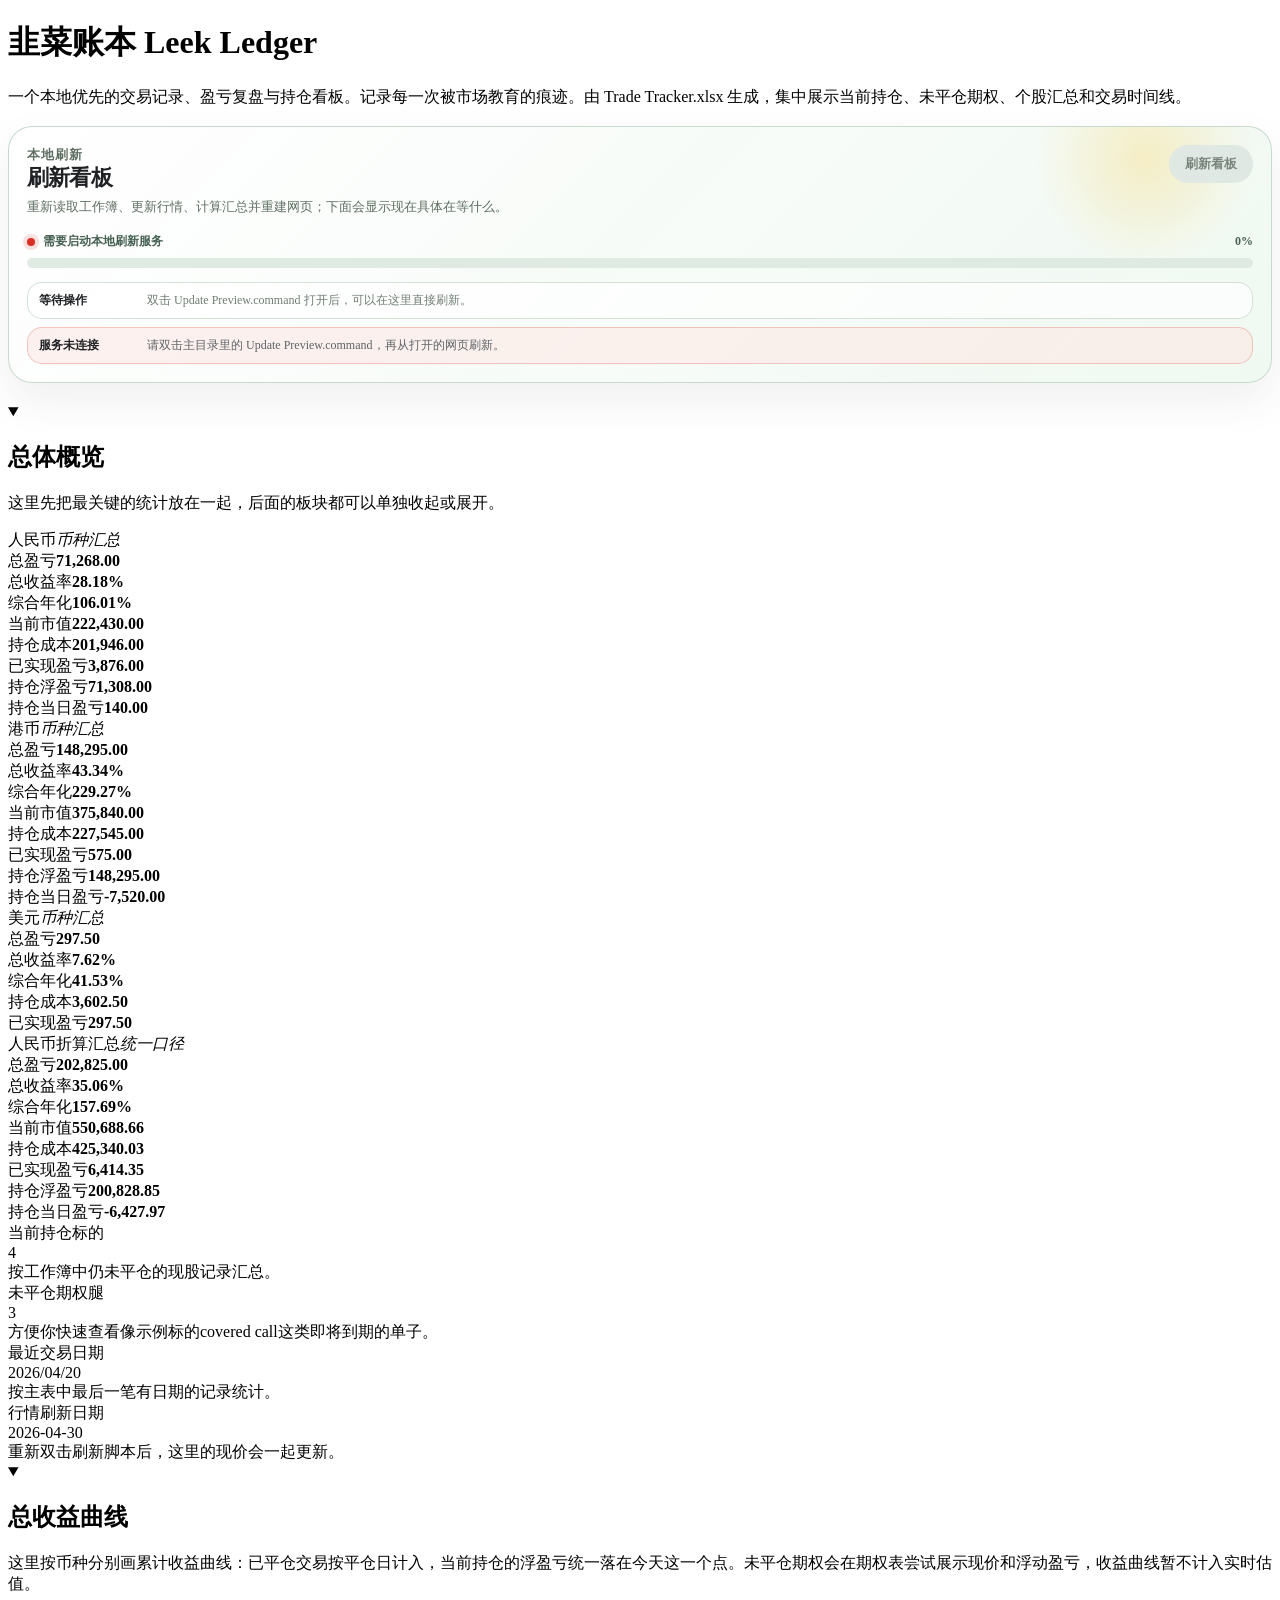
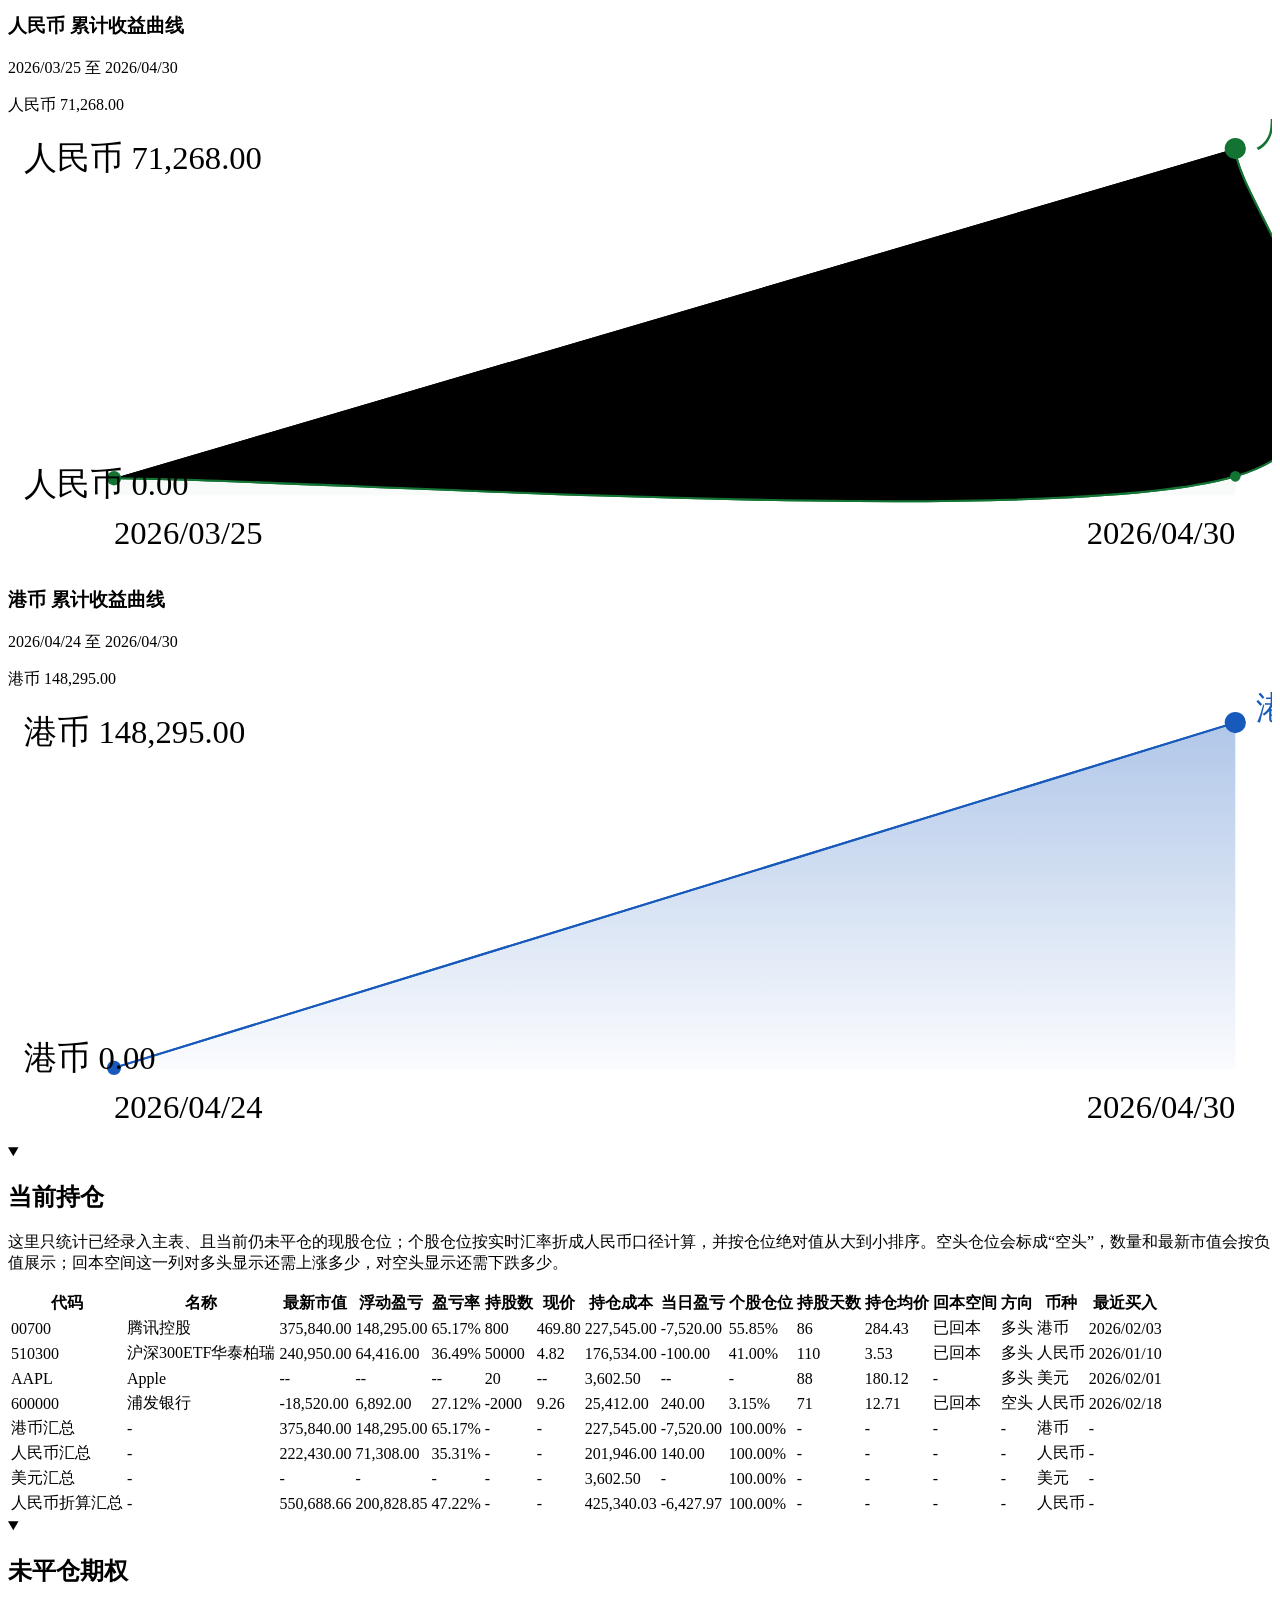
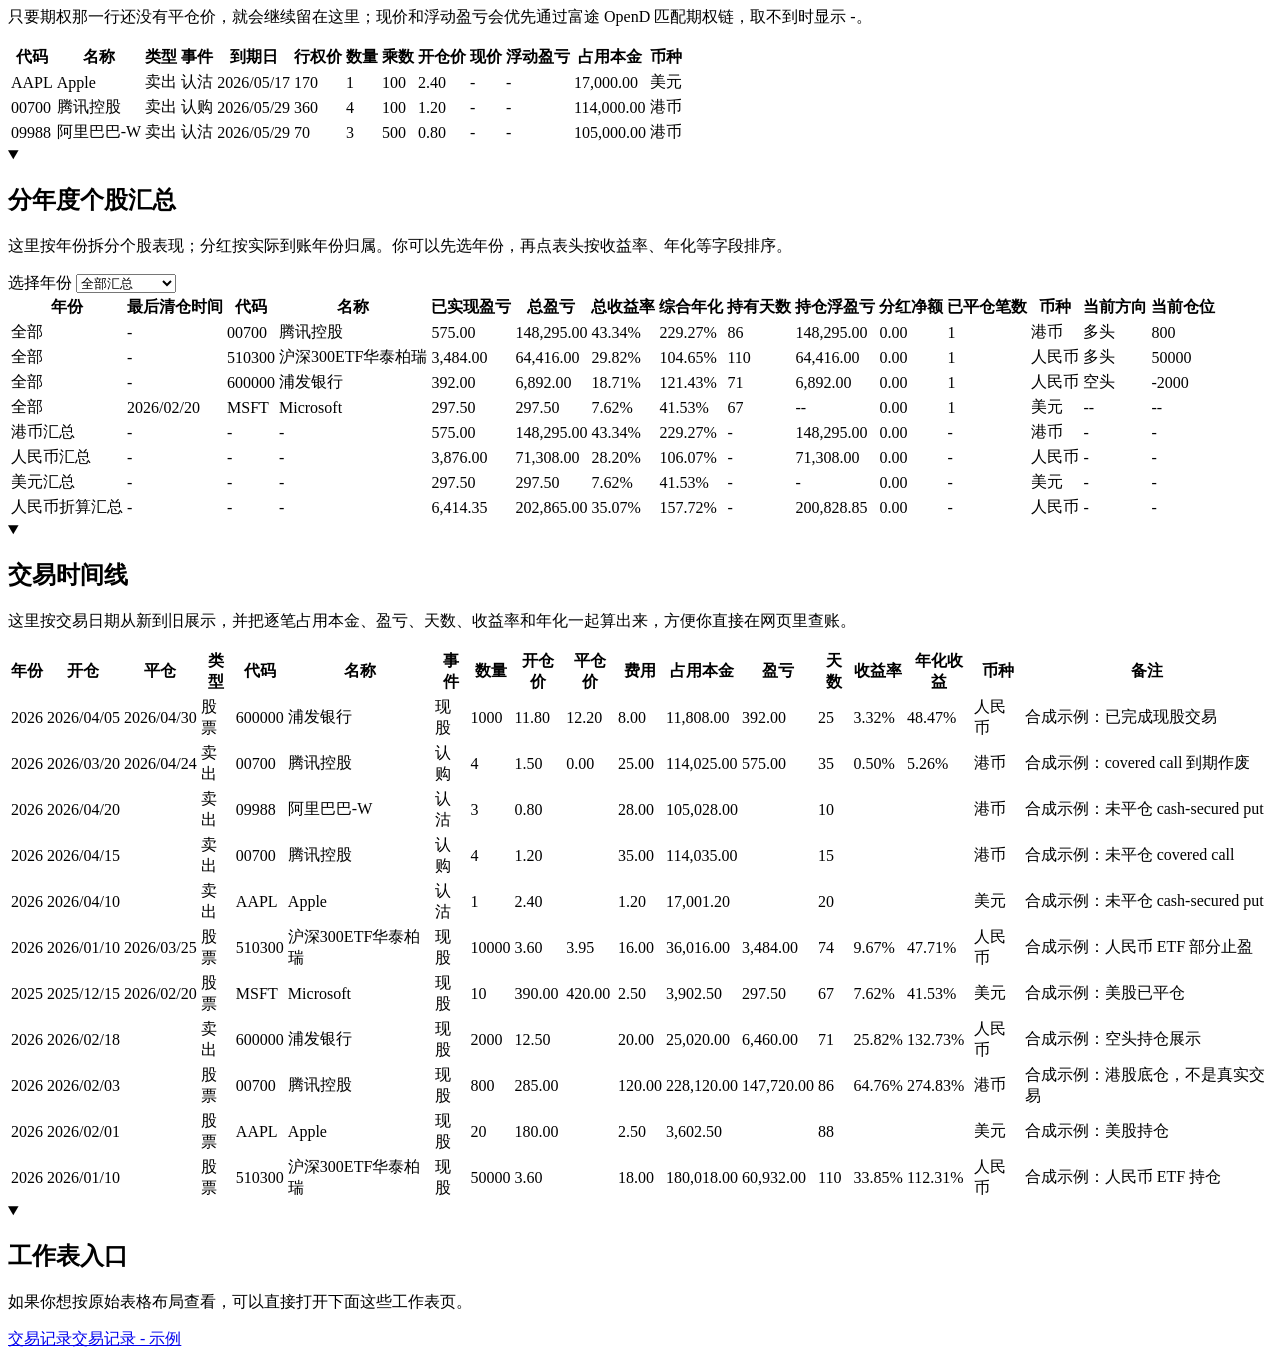
==== .trade-tracker/preview/index.html @ 709254da "Add synthetic public demo dashboard" ====
<!doctype html>
        <html lang="zh-CN">
        <head>
        <meta charset="utf-8">
        <meta name="viewport" content="width=device-width, initial-scale=1">
        <title>韭菜账本 Leek Ledger</title>
        <link rel="stylesheet" href="resources/preview.css">
        <script>
        function parseSortableValue(text, sortType) {
          const raw = (text || '').trim();
          if (!raw || raw === '--') return NaN;
          if (raw === '-') return NaN;
          if (raw === '已回本') return 0;
          if (sortType === 'date') {
            const normalized = raw.replace(/\//g, '-');
            const stamp = Date.parse(normalized);
            return Number.isNaN(stamp) ? NaN : stamp;
          }
          if (sortType === 'number') {
            const cleaned = raw
              .replace(/人民币|港币|美元/g, '')
              .replace(/,/g, '')
              .replace(/%/g, '')
              .trim();
            const value = Number.parseFloat(cleaned);
            return Number.isNaN(value) ? NaN : value;
          }
          return raw.toLowerCase();
        }

        const SUMMARY_CURRENCY_ORDER = ['人民币', '港币', '美元'];

        function currencySortKey(label) {
          const index = SUMMARY_CURRENCY_ORDER.indexOf(label);
          return index === -1 ? 999 : index;
        }

        function orderedCurrencyEntries(map) {
          return Object.entries(map).sort(([a], [b]) => {
            const aKey = currencySortKey(a);
            const bKey = currencySortKey(b);
            if (aKey !== bKey) return aKey - bKey;
            return String(a).localeCompare(String(b), 'zh-Hans-CN');
          });
        }

        function addCurrencyValue(map, currency, value) {
          if (!currency || Number.isNaN(value)) return;
          map[currency] = (map[currency] || 0) + value;
        }

        function parseCurrencyCell(text) {
          const raw = (text || '').trim();
          if (!raw || raw === '--' || raw === '-') return null;
          const match = raw.match(/^(人民币|港币|美元)\s+/);
          const currency = match ? match[1] : '';
          const value = parseSortableValue(raw, 'number');
          if (Number.isNaN(value)) return null;
          return { currency, value };
        }

        function formatMoneyTotals(map) {
          const entries = orderedCurrencyEntries(map);
          if (!entries.length) return '-';
          return entries
            .map(([currency, value]) => `${currency} ${Number(value).toLocaleString('en-US', { minimumFractionDigits: 2, maximumFractionDigits: 2 })}`)
            .join(' / ');
        }

        function formatPercentTotals(map) {
          const entries = orderedCurrencyEntries(map);
          if (!entries.length) return '-';
          return entries
            .map(([currency, value]) => `${currency} ${(Number(value) * 100).toFixed(2)}%`)
            .join(' / ');
        }

        function toneClassForLabel(label, text) {
          if (!text || text === '-' || text === '--' || text === '已回本') return '';
          if (label === '回本空间') return '';
          if (!/(盈亏|收益|分红|年化)/.test(label)) return '';
          const value = parseSortableValue(text, 'number');
          if (Number.isNaN(value)) return '';
          if (value > 0) return 'value-positive';
          if (value < 0) return 'value-negative';
          return 'value-zero';
        }

        function applySummaryTone(cell, label, text) {
          cell.classList.remove('value-positive', 'value-negative', 'value-zero');
          const tone = toneClassForLabel(label, text);
          if (tone) cell.classList.add(tone);
        }

        function setSummaryCell(cell, label, text) {
          cell.textContent = text;
          applySummaryTone(cell, label, text);
        }

        function updateSummaryTable(table) {
          const summaryKind = table.dataset.summaryKind || '';
          if (!summaryKind) return;
          const footerRow = table.querySelector('tfoot tr');
          if (!footerRow) return;

          const headerLabels = Array.from(table.querySelectorAll('thead th')).map((th) => (th.textContent || '').trim());
          const footerCells = Array.from(footerRow.children);
          const rows = Array.from(table.querySelectorAll('tbody tr')).filter((row) => row.style.display !== 'none');
          const currencyIndex = headerLabels.indexOf('币种');
          const yearIndex = headerLabels.indexOf('年份');
          const sideIndex = headerLabels.indexOf('当前方向') >= 0 ? headerLabels.indexOf('当前方向') : headerLabels.indexOf('方向');
          const holdingsCostIndex = headerLabels.indexOf('持仓成本');
          const holdingsPnlIndex = headerLabels.indexOf('浮动盈亏');
          const countLabels = new Set(['已平仓笔数', '交易笔数']);
          const moneyLabels = new Set(['分红净额', '已实现盈亏', '持仓浮盈亏', '总盈亏', '最新市值', '当日盈亏', '持仓成本']);

          if (!rows.length) {
            footerCells.forEach((cell, index) => {
              const label = headerLabels[index] || '';
              setSummaryCell(cell, label, index === 0 ? '汇总' : '-');
            });
            return;
          }

          const currencies = new Set();
          const years = new Set();
          const sides = new Set();
          const countTotals = {};
          const moneyTotals = {};
          const capitalTotals = {};
          const capitalDayTotals = {};
          const totalPnlTotals = {};
          const holdingCostTotals = {};
          const holdingPnlTotals = {};

          rows.forEach((row) => {
            const cells = Array.from(row.children);
            const currency = currencyIndex >= 0 ? (cells[currencyIndex]?.textContent || '').trim() : '';
            if (currency && currency !== '-') currencies.add(currency);
            if (yearIndex >= 0) {
              const year = (cells[yearIndex]?.textContent || '').trim();
              if (year && year !== '-') years.add(year);
            }
            if (sideIndex >= 0) {
              const side = (cells[sideIndex]?.textContent || '').trim();
              if (side && side !== '-') sides.add(side);
            }

            headerLabels.forEach((label, index) => {
              const text = (cells[index]?.textContent || '').trim();
              if (countLabels.has(label)) {
                const value = parseSortableValue(text, 'number');
                if (!Number.isNaN(value)) countTotals[label] = (countTotals[label] || 0) + value;
              }
              if (moneyLabels.has(label)) {
                const parsed = parseCurrencyCell(text);
                if (parsed) {
                  moneyTotals[label] = moneyTotals[label] || {};
                  addCurrencyValue(moneyTotals[label], parsed.currency || currency, parsed.value);
                }
              }
            });

            if (summaryKind === 'stock' || summaryKind === 'annual') {
              const capital = Number.parseFloat(row.dataset.capital || 'NaN');
              const capitalDays = Number.parseFloat(row.dataset.capitalDays || 'NaN');
              const totalPnl = Number.parseFloat(row.dataset.totalPnl || 'NaN');
              if (currency && !Number.isNaN(capital)) addCurrencyValue(capitalTotals, currency, capital);
              if (currency && !Number.isNaN(capitalDays)) addCurrencyValue(capitalDayTotals, currency, capitalDays);
              if (currency && !Number.isNaN(totalPnl)) addCurrencyValue(totalPnlTotals, currency, totalPnl);
            }

            if (summaryKind === 'holdings') {
              const costParsed = holdingsCostIndex >= 0 ? parseCurrencyCell(cells[holdingsCostIndex]?.textContent || '') : null;
              const pnlParsed = holdingsPnlIndex >= 0 ? parseCurrencyCell(cells[holdingsPnlIndex]?.textContent || '') : null;
              if (costParsed) addCurrencyValue(holdingCostTotals, costParsed.currency || currency, costParsed.value);
              if (pnlParsed) addCurrencyValue(holdingPnlTotals, pnlParsed.currency || currency, pnlParsed.value);
            }
          });

          footerCells.forEach((cell, index) => {
            const label = headerLabels[index] || '';
            let text = '-';

            if (label === '代码') {
              text = '汇总';
            } else if (label === '名称') {
              text = '共 ' + rows.length + ' 项';
            } else if (label === '年份') {
              text = years.size === 1 ? Array.from(years)[0] : '全部';
            } else if (label === '币种') {
              text = currencies.size === 1 ? Array.from(currencies)[0] : '多币种';
            } else if (label === '当前方向' || label === '方向') {
              text = sides.size === 1 ? Array.from(sides)[0] : '混合';
            } else if (countLabels.has(label)) {
              const value = countTotals[label];
              text = Number.isFinite(value) ? Number(value).toLocaleString('en-US', { maximumFractionDigits: 0 }) : '-';
            } else if (moneyLabels.has(label)) {
              text = formatMoneyTotals(moneyTotals[label] || {});
            } else if (label === '盈亏率' && summaryKind === 'holdings') {
              const rateMap = {};
              orderedCurrencyEntries(holdingCostTotals).forEach(([currency, cost]) => {
                const pnl = holdingPnlTotals[currency] || 0;
                if (cost) rateMap[currency] = pnl / cost;
              });
              text = formatPercentTotals(rateMap);
            } else if ((label === '总收益率' || label === '综合年化') && (summaryKind === 'stock' || summaryKind === 'annual')) {
              const rateMap = {};
              orderedCurrencyEntries(totalPnlTotals).forEach(([currency, pnl]) => {
                if (label === '总收益率') {
                  const capital = capitalTotals[currency] || 0;
                  if (capital) rateMap[currency] = pnl / capital;
                } else {
                  const capitalDays = capitalDayTotals[currency] || 0;
                  if (capitalDays) rateMap[currency] = pnl * 365 / capitalDays;
                }
              });
              text = formatPercentTotals(rateMap);
            }

            setSummaryCell(cell, label, text);
          });
        }

        function updateSummaryTables() {
          document.querySelectorAll('.summary-table[data-summary-kind]').forEach((table) => {
            updateSummaryTable(table);
          });
        }

        function attachSortableTables() {
          document.querySelectorAll('.js-sortable-table').forEach((table) => {
            const headers = Array.from(table.querySelectorAll('thead th'));
            headers.forEach((header, index) => {
              header.addEventListener('click', () => {
                const tbody = table.querySelector('tbody');
                const rows = Array.from(tbody.querySelectorAll('tr'));
                const current = header.dataset.sortDirection === 'asc' ? 'desc' : 'asc';
                headers.forEach((item) => {
                  item.dataset.sortDirection = '';
                  item.classList.remove('sort-asc', 'sort-desc');
                });
                header.dataset.sortDirection = current;
                header.classList.add(current === 'asc' ? 'sort-asc' : 'sort-desc');
                const sortType = header.dataset.sortType || 'text';
                rows.sort((a, b) => {
                  const aText = a.children[index]?.textContent || '';
                  const bText = b.children[index]?.textContent || '';
                  const aValue = parseSortableValue(aText, sortType);
                  const bValue = parseSortableValue(bText, sortType);
                  if (typeof aValue === 'string' || typeof bValue === 'string') {
                    return current === 'asc'
                      ? String(aValue).localeCompare(String(bValue), 'zh-Hans-CN')
                      : String(bValue).localeCompare(String(aValue), 'zh-Hans-CN');
                  }
                  const aRank = Number.isNaN(aValue) ? (current === 'asc' ? Number.POSITIVE_INFINITY : Number.NEGATIVE_INFINITY) : aValue;
                  const bRank = Number.isNaN(bValue) ? (current === 'asc' ? Number.POSITIVE_INFINITY : Number.NEGATIVE_INFINITY) : bValue;
                  return current === 'asc' ? aRank - bRank : bRank - aRank;
                });
                rows.forEach((row) => tbody.appendChild(row));
                updateSummaryTable(table);
              });
            });
          });
        }

        function attachYearFilters() {
          document.querySelectorAll('.js-year-filter').forEach((select) => {
            const tableClass = select.dataset.targetTable;
            if (!tableClass) return;
            const table = document.querySelector(`.${tableClass}`);
            if (!table) return;
            const rows = Array.from(table.querySelectorAll('tbody tr'));

            const applyFilter = () => {
              const selectedYear = select.value;
              rows.forEach((row) => {
                const rowYear = row.dataset.year || '';
                row.style.display = selectedYear === 'all' || rowYear === selectedYear ? '' : 'none';
              });
              updateSummaryTable(table);
            };

            select.addEventListener('change', applyFilter);
            applyFilter();
          });
        }

        window.addEventListener('DOMContentLoaded', () => {
          attachSortableTables();
          attachYearFilters();
          updateSummaryTables();
        });
        </script>
        </head>
        <body>
        <div class="index-page">
          <div class="index-card">
            <h1 class="index-title">韭菜账本 Leek Ledger</h1>
            <p class="index-text">一个本地优先的交易记录、盈亏复盘与持仓看板。记录每一次被市场教育的痕迹。由 Trade Tracker.xlsx 生成，集中展示当前持仓、未平仓期权、个股汇总和交易时间线。</p>
          </div>

        <style>
        .refresh-panel {
          margin: 18px 0 20px;
          padding: 18px;
          border: 1px solid rgba(196, 215, 202, 0.92);
          border-radius: 24px;
          background:
            radial-gradient(circle at 90% 12%, rgba(251, 188, 4, 0.20), transparent 110px),
            linear-gradient(135deg, rgba(255, 255, 255, 0.98), rgba(239, 248, 241, 0.97));
          box-shadow: 0 18px 42px rgba(60, 64, 67, 0.08);
        }

        .refresh-panel-head {
          display: flex;
          align-items: flex-start;
          justify-content: space-between;
          gap: 18px;
        }

        .refresh-kicker {
          margin: 0 0 5px;
          color: #137333;
          font-size: 12px;
          font-weight: 800;
          letter-spacing: 0.08em;
        }

        .refresh-panel h2 {
          margin: 0 0 6px;
          color: #202124;
          font-size: 22px;
          line-height: 1.18;
          letter-spacing: -0.035em;
        }

        .refresh-panel p {
          margin: 0;
          color: #5f6f63;
          font-size: 13px;
          line-height: 1.55;
        }

        .refresh-button {
          flex: 0 0 auto;
          border: 0;
          border-radius: 999px;
          padding: 10px 16px;
          color: #fff;
          background: linear-gradient(135deg, #137333, #34a853);
          box-shadow: 0 10px 24px rgba(19, 115, 51, 0.22);
          font-size: 13px;
          font-weight: 800;
          cursor: pointer;
        }

        .refresh-button:disabled {
          color: #7a867d;
          background: #dfe8e2;
          box-shadow: none;
          cursor: not-allowed;
        }

        .refresh-status-line {
          display: flex;
          align-items: center;
          justify-content: space-between;
          gap: 12px;
          margin-top: 16px;
          color: #466052;
          font-size: 12px;
          font-weight: 800;
        }

        .refresh-state {
          display: inline-flex;
          align-items: center;
          gap: 8px;
        }

        .refresh-state::before {
          content: "";
          width: 8px;
          height: 8px;
          border-radius: 999px;
          background: #fbbc04;
          box-shadow: 0 0 0 4px rgba(251, 188, 4, 0.16);
        }

        .refresh-panel.is-ready .refresh-state::before,
        .refresh-panel.is-done .refresh-state::before {
          background: #34a853;
          box-shadow: 0 0 0 4px rgba(52, 168, 83, 0.16);
        }

        .refresh-panel.is-error .refresh-state::before {
          background: #d93025;
          box-shadow: 0 0 0 4px rgba(217, 48, 37, 0.14);
        }

        .refresh-progress {
          height: 10px;
          margin-top: 8px;
          overflow: hidden;
          border-radius: 999px;
          background: #dfeae3;
        }

        .refresh-progress span {
          display: block;
          width: 0%;
          height: 100%;
          border-radius: inherit;
          background: linear-gradient(90deg, #34a853, #fbbc04);
          transition: width 220ms ease;
        }

        .refresh-steps {
          display: grid;
          gap: 8px;
          max-height: 190px;
          margin: 14px 0 0;
          padding: 0;
          overflow: auto;
          list-style: none;
        }

        .refresh-step {
          display: grid;
          grid-template-columns: minmax(96px, max-content) 1fr;
          gap: 12px;
          padding: 9px 11px;
          border: 1px solid rgba(196, 215, 202, 0.72);
          border-radius: 15px;
          background: rgba(255, 255, 255, 0.64);
          color: #5f6368;
          font-size: 12px;
        }

        .refresh-step strong {
          color: #202124;
          font-weight: 800;
        }

        .refresh-step.is-current {
          border-color: rgba(52, 168, 83, 0.44);
          background: rgba(232, 245, 233, 0.80);
        }

        .refresh-step.is-error {
          border-color: rgba(217, 48, 37, 0.24);
          background: rgba(252, 232, 230, 0.62);
        }

        .refresh-step.is-muted {
          color: #6f7d73;
        }

        @media (max-width: 760px) {
          .refresh-panel-head {
            display: grid;
          }

          .refresh-button {
            width: 100%;
          }

          .refresh-step {
            grid-template-columns: 1fr;
            gap: 4px;
          }
        }
        </style>

          <section class="refresh-panel" id="refresh-panel" aria-live="polite">
            <div class="refresh-panel-head">
              <div>
                <p class="refresh-kicker">本地刷新</p>
                <h2>刷新看板</h2>
                <p>重新读取工作簿、更新行情、计算汇总并重建网页；下面会显示现在具体在等什么。</p>
              </div>
              <button class="refresh-button" type="button" data-refresh-start>刷新看板</button>
            </div>
            <div class="refresh-status-line">
              <span class="refresh-state" data-refresh-state>检测刷新服务</span>
              <span class="refresh-percent" data-refresh-percent>0%</span>
            </div>
            <div class="refresh-progress" role="progressbar" aria-valuemin="0" aria-valuemax="100" aria-valuenow="0">
              <span data-refresh-bar></span>
            </div>
            <ol class="refresh-steps" data-refresh-steps>
              <li class="refresh-step is-muted">
                <strong>等待操作</strong>
                <span>双击 Update Preview.command 打开后，可以在这里直接刷新。</span>
              </li>
            </ol>
          </section>
        <details class="dashboard-section section-collapsible" open>
          <summary class="section-summary">
            <div class="section-head">
              <div>
                <h2 class="section-title">总体概览</h2>
                <p class="section-note">这里先把最关键的统计放在一起，后面的板块都可以单独收起或展开。</p>
              </div>
              <span class="section-toggle" aria-hidden="true"></span>
            </div>
          </summary>
          <div class="section-body">
            <div class="currency-overview-grid"><div class="currency-overview-card"><div class="currency-overview-head"><span>人民币</span><em>币种汇总</em></div><div class="currency-overview-primary"><div class="currency-overview-primary-row"><span>总盈亏</span><strong class="value-positive">71,268.00</strong></div><div class="currency-overview-primary-row"><span>总收益率</span><strong class="value-positive">28.18%</strong></div><div class="currency-overview-primary-row"><span>综合年化</span><strong class="value-positive">106.01%</strong></div></div><div class="currency-overview-details"><div class="currency-overview-row"><span>当前市值</span><strong>222,430.00</strong></div><div class="currency-overview-row"><span>持仓成本</span><strong>201,946.00</strong></div><div class="currency-overview-row"><span>已实现盈亏</span><strong class="value-positive">3,876.00</strong></div><div class="currency-overview-row"><span>持仓浮盈亏</span><strong class="value-positive">71,308.00</strong></div><div class="currency-overview-row"><span>持仓当日盈亏</span><strong class="value-positive">140.00</strong></div></div></div><div class="currency-overview-card"><div class="currency-overview-head"><span>港币</span><em>币种汇总</em></div><div class="currency-overview-primary"><div class="currency-overview-primary-row"><span>总盈亏</span><strong class="value-positive">148,295.00</strong></div><div class="currency-overview-primary-row"><span>总收益率</span><strong class="value-positive">43.34%</strong></div><div class="currency-overview-primary-row"><span>综合年化</span><strong class="value-positive">229.27%</strong></div></div><div class="currency-overview-details"><div class="currency-overview-row"><span>当前市值</span><strong>375,840.00</strong></div><div class="currency-overview-row"><span>持仓成本</span><strong>227,545.00</strong></div><div class="currency-overview-row"><span>已实现盈亏</span><strong class="value-positive">575.00</strong></div><div class="currency-overview-row"><span>持仓浮盈亏</span><strong class="value-positive">148,295.00</strong></div><div class="currency-overview-row"><span>持仓当日盈亏</span><strong class="value-negative">-7,520.00</strong></div></div></div><div class="currency-overview-card"><div class="currency-overview-head"><span>美元</span><em>币种汇总</em></div><div class="currency-overview-primary"><div class="currency-overview-primary-row"><span>总盈亏</span><strong class="value-positive">297.50</strong></div><div class="currency-overview-primary-row"><span>总收益率</span><strong class="value-positive">7.62%</strong></div><div class="currency-overview-primary-row"><span>综合年化</span><strong class="value-positive">41.53%</strong></div></div><div class="currency-overview-details"><div class="currency-overview-row"><span>持仓成本</span><strong>3,602.50</strong></div><div class="currency-overview-row"><span>已实现盈亏</span><strong class="value-positive">297.50</strong></div></div></div><div class="currency-overview-card currency-overview-cny-card"><div class="currency-overview-head"><span>人民币折算汇总</span><em>统一口径</em></div><div class="currency-overview-primary"><div class="currency-overview-primary-row"><span>总盈亏</span><strong class="value-positive">202,825.00</strong></div><div class="currency-overview-primary-row"><span>总收益率</span><strong class="value-positive">35.06%</strong></div><div class="currency-overview-primary-row"><span>综合年化</span><strong class="value-positive">157.69%</strong></div></div><div class="currency-overview-details"><div class="currency-overview-row"><span>当前市值</span><strong>550,688.66</strong></div><div class="currency-overview-row"><span>持仓成本</span><strong>425,340.03</strong></div><div class="currency-overview-row"><span>已实现盈亏</span><strong class="value-positive">6,414.35</strong></div><div class="currency-overview-row"><span>持仓浮盈亏</span><strong class="value-positive">200,828.85</strong></div><div class="currency-overview-row"><span>持仓当日盈亏</span><strong class="value-negative">-6,427.97</strong></div></div></div></div>
<div class="dashboard-grid overview-utility-grid">
<div class="metric-card metric-card-mini">
    <div class="metric-label">当前持仓标的</div>
    <div class="metric-value">4</div>
    <div class="metric-note">按工作簿中仍未平仓的现股记录汇总。</div>
  </div>
<div class="metric-card metric-card-mini">
    <div class="metric-label">未平仓期权腿</div>
    <div class="metric-value">3</div>
    <div class="metric-note">方便你快速查看像示例标的covered call这类即将到期的单子。</div>
  </div>
<div class="metric-card metric-card-mini">
    <div class="metric-label">最近交易日期</div>
    <div class="metric-value">2026/04/20</div>
    <div class="metric-note">按主表中最后一笔有日期的记录统计。</div>
  </div>
<div class="metric-card metric-card-mini">
    <div class="metric-label">行情刷新日期</div>
    <div class="metric-value">2026-04-30</div>
    <div class="metric-note">重新双击刷新脚本后，这里的现价会一起更新。</div>
  </div>
</div>

          </div>
        </details>

        <details class="dashboard-section section-collapsible" open>
          <summary class="section-summary">
            <div class="section-head">
              <div>
                <h2 class="section-title">总收益曲线</h2>
                <p class="section-note">这里按币种分别画累计收益曲线：已平仓交易按平仓日计入，当前持仓的浮盈亏统一落在今天这一个点。未平仓期权会在期权表尝试展示现价和浮动盈亏，收益曲线暂不计入实时估值。</p>
              </div>
              <span class="section-toggle" aria-hidden="true"></span>
            </div>
          </summary>
          <div class="section-body">
            <div class="curve-grid"><div class="curve-card">
  <div class="curve-card-head">
    <div>
      <h3 class="curve-title">人民币 累计收益曲线</h3>
      <p class="curve-subtitle">2026/03/25 至 2026/04/30</p>
    </div>
    <div class="curve-badge curve-badge-positive">人民币 71,268.00</div>
  </div>
  <svg class="curve-svg" viewBox="0 0 620 220" role="img" aria-label="人民币累计收益曲线">
    <defs>
      <linearGradient id="curveFill0" x1="0" y1="0" x2="0" y2="1">
        <stop offset="0%" stop-color="#137333" stop-opacity="0.34"></stop>
        <stop offset="100%" stop-color="#137333" stop-opacity="0.02"></stop>
      </linearGradient>
    </defs>
    <line class="curve-axis" x1="52" y1="16" x2="52" y2="186"></line>
    <line class="curve-axis" x1="52" y1="186" x2="602" y2="186"></line>
    <line class="curve-grid-line" x1="52" y1="16.00" x2="602" y2="16.00"></line><line class="curve-grid-line" x1="52" y1="58.50" x2="602" y2="58.50"></line><line class="curve-grid-line" x1="52" y1="101.00" x2="602" y2="101.00"></line><line class="curve-grid-line" x1="52" y1="143.50" x2="602" y2="143.50"></line><line class="curve-grid-line" x1="52" y1="186.00" x2="602" y2="186.00"></line>
    <line class="curve-zero-line" x1="52" y1="186.00" x2="602" y2="186.00"></line>
    <path class="curve-area" d="M 52.00 177.69 C 143.67 177.53, 510.33 203.70, 602.00 176.75 C 693.67 149.81, 602.00 42.79, 602.00 16.00 L 602.00 186.00 L 52.00 186.00 Z" fill="url(#curveFill0)"></path>
    <path class="curve-line-glow" d="M 52.00 177.69 C 143.67 177.53, 510.33 203.70, 602.00 176.75 C 693.67 149.81, 602.00 42.79, 602.00 16.00" stroke="#137333"></path>
    <path class="curve-line" d="M 52.00 177.69 C 143.67 177.53, 510.33 203.70, 602.00 176.75 C 693.67 149.81, 602.00 42.79, 602.00 16.00" stroke="#137333"></path>
    <circle class="curve-dot curve-dot-faint" cx="602.00" cy="176.75" r="2.6" fill="#137333"></circle>
    <circle class="curve-dot" cx="52.00" cy="177.69" r="3.5" fill="#137333"></circle>
    <circle class="curve-dot curve-dot-last" cx="602.00" cy="16.00" r="5.2" fill="#137333"></circle>
    <text class="curve-axis-label" x="52" y="210" text-anchor="start">2026/03/25</text>
    <text class="curve-axis-label" x="602" y="210" text-anchor="end">2026/04/30</text>
    <text class="curve-axis-label" x="8" y="26">人民币 71,268.00</text>
    <text class="curve-axis-label" x="8" y="186">人民币 0.00</text>
    <text class="curve-end-value" x="612.00" y="14.00" fill="#137333">人民币 71,268.00</text>
  </svg>
</div><div class="curve-card">
  <div class="curve-card-head">
    <div>
      <h3 class="curve-title">港币 累计收益曲线</h3>
      <p class="curve-subtitle">2026/04/24 至 2026/04/30</p>
    </div>
    <div class="curve-badge curve-badge-positive">港币 148,295.00</div>
  </div>
  <svg class="curve-svg" viewBox="0 0 620 220" role="img" aria-label="港币累计收益曲线">
    <defs>
      <linearGradient id="curveFill1" x1="0" y1="0" x2="0" y2="1">
        <stop offset="0%" stop-color="#185abc" stop-opacity="0.34"></stop>
        <stop offset="100%" stop-color="#185abc" stop-opacity="0.02"></stop>
      </linearGradient>
    </defs>
    <line class="curve-axis" x1="52" y1="16" x2="52" y2="186"></line>
    <line class="curve-axis" x1="52" y1="186" x2="602" y2="186"></line>
    <line class="curve-grid-line" x1="52" y1="16.00" x2="602" y2="16.00"></line><line class="curve-grid-line" x1="52" y1="58.50" x2="602" y2="58.50"></line><line class="curve-grid-line" x1="52" y1="101.00" x2="602" y2="101.00"></line><line class="curve-grid-line" x1="52" y1="143.50" x2="602" y2="143.50"></line><line class="curve-grid-line" x1="52" y1="186.00" x2="602" y2="186.00"></line>
    <line class="curve-zero-line" x1="52" y1="186.00" x2="602" y2="186.00"></line>
    <path class="curve-area" d="M 52.00 185.34 L 602.00 16.00 L 602.00 186.00 L 52.00 186.00 Z" fill="url(#curveFill1)"></path>
    <path class="curve-line-glow" d="M 52.00 185.34 L 602.00 16.00" stroke="#185abc"></path>
    <path class="curve-line" d="M 52.00 185.34 L 602.00 16.00" stroke="#185abc"></path>

    <circle class="curve-dot" cx="52.00" cy="185.34" r="3.5" fill="#185abc"></circle>
    <circle class="curve-dot curve-dot-last" cx="602.00" cy="16.00" r="5.2" fill="#185abc"></circle>
    <text class="curve-axis-label" x="52" y="210" text-anchor="start">2026/04/24</text>
    <text class="curve-axis-label" x="602" y="210" text-anchor="end">2026/04/30</text>
    <text class="curve-axis-label" x="8" y="26">港币 148,295.00</text>
    <text class="curve-axis-label" x="8" y="186">港币 0.00</text>
    <text class="curve-end-value" x="612.00" y="14.00" fill="#185abc">港币 148,295.00</text>
  </svg>
</div></div>
          </div>
        </details>

        <details class="dashboard-section section-collapsible" open>
          <summary class="section-summary">
            <div class="section-head">
              <div>
                <h2 class="section-title">当前持仓</h2>
                <p class="section-note">这里只统计已经录入主表、且当前仍未平仓的现股仓位；个股仓位按实时汇率折成人民币口径计算，并按仓位绝对值从大到小排序。空头仓位会标成“空头”，数量和最新市值会按负值展示；回本空间这一列对多头显示还需上涨多少，对空头显示还需下跌多少。</p>
              </div>
              <span class="section-toggle" aria-hidden="true"></span>
            </div>
          </summary>
          <div class="section-body">
            <div class="summary-wrap">
  <table class="summary-table js-sortable-table" data-summary-kind="holdings">
    <thead>
      <tr><th class="text" data-sort-type="text">代码</th><th class="text" data-sort-type="text">名称</th><th class="money" data-sort-type="number">最新市值</th><th class="money" data-sort-type="number">浮动盈亏</th><th class="percent" data-sort-type="number">盈亏率</th><th class="num" data-sort-type="number">持股数</th><th class="money" data-sort-type="number">现价</th><th class="money" data-sort-type="number">持仓成本</th><th class="money" data-sort-type="number">当日盈亏</th><th class="percent" data-sort-type="number">个股仓位</th><th class="num" data-sort-type="number">持股天数</th><th class="money" data-sort-type="number">持仓均价</th><th class="percent" data-sort-type="number">回本空间</th><th class="text" data-sort-type="text">方向</th><th class="ccy" data-sort-type="text">币种</th><th class="text" data-sort-type="date">最近买入</th></tr>
    </thead>
    <tbody>

      <tr><td class="text">00700</td><td class="text">腾讯控股</td><td class="money" data-sort-value="328258.656">375,840.00</td><td class="money value-positive">148,295.00</td><td class="percent value-positive">65.17%</td><td class="num">800</td><td class="money">469.80</td><td class="money">227,545.00</td><td class="money value-negative">-7,520.00</td><td class="text" data-sort-value="0.558520760642">55.85%</td><td class="text">86</td><td class="money">284.43</td><td class="percent">已回本</td><td class="text">多头</td><td class="ccy">港币</td><td class="text">2026/02/03</td></tr><tr><td class="text">510300</td><td class="text">沪深300ETF华泰柏瑞</td><td class="money" data-sort-value="240950">240,950.00</td><td class="money value-positive">64,416.00</td><td class="percent value-positive">36.49%</td><td class="num">50000</td><td class="money">4.82</td><td class="money">176,534.00</td><td class="money value-negative">-100.00</td><td class="text" data-sort-value="0.409968099292">41.00%</td><td class="text">110</td><td class="money">3.53</td><td class="percent">已回本</td><td class="text">多头</td><td class="ccy">人民币</td><td class="text">2026/01/10</td></tr><tr><td class="text">AAPL</td><td class="text">Apple</td><td class="money">--</td><td class="money">--</td><td class="percent">--</td><td class="num">20</td><td class="money">--</td><td class="money">3,602.50</td><td class="money">--</td><td class="text">-</td><td class="text">88</td><td class="money">180.12</td><td class="percent">-</td><td class="text">多头</td><td class="ccy">美元</td><td class="text">2026/02/01</td></tr><tr><td class="text">600000</td><td class="text">浦发银行</td><td class="money" data-sort-value="-18520">-18,520.00</td><td class="money value-positive">6,892.00</td><td class="percent value-positive">27.12%</td><td class="num">-2000</td><td class="money">9.26</td><td class="money">25,412.00</td><td class="money value-positive">240.00</td><td class="text" data-sort-value="0.031511140066">3.15%</td><td class="text">71</td><td class="money">12.71</td><td class="percent">已回本</td><td class="text">空头</td><td class="ccy">人民币</td><td class="text">2026/02/18</td></tr>

    </tbody>
    <tfoot><tr class="summary-footer"><td class="text">-</td><td class="text">-</td><td class="money">-</td><td class="money">-</td><td class="percent">-</td><td class="num">-</td><td class="money">-</td><td class="money">-</td><td class="money">-</td><td class="text">-</td><td class="text">-</td><td class="money">-</td><td class="percent">-</td><td class="text">-</td><td class="ccy">-</td><td class="text">-</td></tr></tfoot>
  </table>
</div>

          </div>
        </details>

        <details class="dashboard-section section-collapsible" open>
          <summary class="section-summary">
            <div class="section-head">
              <div>
                <h2 class="section-title">未平仓期权</h2>
                <p class="section-note">只要期权那一行还没有平仓价，就会继续留在这里；现价和浮动盈亏会优先通过富途 OpenD 匹配期权链，取不到时显示 -。</p>
              </div>
              <span class="section-toggle" aria-hidden="true"></span>
            </div>
          </summary>
          <div class="section-body">
            <div class="summary-wrap">
  <table data-option-marks="1" class="summary-table js-sortable-table">
    <thead>
      <tr><th class="text" data-sort-type="text">代码</th><th class="text" data-sort-type="text">名称</th><th class="text" data-sort-type="text">类型</th><th class="text" data-sort-type="text">事件</th><th class="text" data-sort-type="date">到期日</th><th class="text" data-sort-type="text">行权价</th><th class="num" data-sort-type="number">数量</th><th class="num" data-sort-type="number">乘数</th><th class="money" data-sort-type="number">开仓价</th><th class="money" data-sort-type="number">现价</th><th class="money" data-sort-type="number">浮动盈亏</th><th class="money" data-sort-type="number">占用本金</th><th class="ccy" data-sort-type="text">币种</th></tr>
    </thead>
    <tbody>
      <tr><td class="text">AAPL</td><td class="text">Apple</td><td class="text">卖出</td><td class="text">认沽</td><td class="text">2026/05/17</td><td class="text">170</td><td class="num">1</td><td class="num">100</td><td class="money">2.40</td><td class="money">-</td><td class="money">-</td><td class="money">17,000.00</td><td class="ccy">美元</td></tr><tr><td class="text">00700</td><td class="text">腾讯控股</td><td class="text">卖出</td><td class="text">认购</td><td class="text">2026/05/29</td><td class="text">360</td><td class="num">4</td><td class="num">100</td><td class="money">1.20</td><td class="money">-</td><td class="money">-</td><td class="money">114,000.00</td><td class="ccy">港币</td></tr><tr><td class="text">09988</td><td class="text">阿里巴巴-W</td><td class="text">卖出</td><td class="text">认沽</td><td class="text">2026/05/29</td><td class="text">70</td><td class="num">3</td><td class="num">500</td><td class="money">0.80</td><td class="money">-</td><td class="money">-</td><td class="money">105,000.00</td><td class="ccy">港币</td></tr>
    </tbody>

  </table>
</div>

          </div>
        </details>

        <details class="dashboard-section section-collapsible" open>
          <summary class="section-summary">
            <div class="section-head">
              <div>
                <h2 class="section-title">分年度个股汇总</h2>
                <p class="section-note">这里按年份拆分个股表现；分红按实际到账年份归属。你可以先选年份，再点表头按收益率、年化等字段排序。</p>
              </div>
              <span class="section-toggle" aria-hidden="true"></span>
            </div>
          </summary>
          <div class="section-body">
            <div class="section-toolbar">
  <span class="filter-label">选择年份</span>
  <select class="filter-select js-year-filter" data-target-table="annual-summary-table"><option value="total" selected>全部汇总</option>
    <option value="all">全部年份明细</option><option value="2026">2026年</option><option value="2025">2025年</option>
  </select>
</div>
<div class="summary-wrap">
  <table class="summary-table js-sortable-table annual-summary-table" data-summary-kind="annual">
    <thead>
      <tr><th class="text" data-sort-type="number">年份</th><th class="text" data-sort-type="date">最后清仓时间</th><th class="text" data-sort-type="text">代码</th><th class="text" data-sort-type="text">名称</th><th class="money" data-sort-type="number">已实现盈亏</th><th class="money" data-sort-type="number">总盈亏</th><th class="percent" data-sort-type="number">总收益率</th><th class="percent" data-sort-type="number">综合年化</th><th class="num" data-sort-type="number">持有天数</th><th class="money" data-sort-type="number">持仓浮盈亏</th><th class="money" data-sort-type="number">分红净额</th><th class="num" data-sort-type="number">已平仓笔数</th><th class="ccy" data-sort-type="text">币种</th><th class="text" data-sort-type="text">当前方向</th><th class="num" data-sort-type="number">当前仓位</th></tr>
    </thead>
    <tbody>

      <tr data-year="total" data-capital="342145.0000000000" data-capital-days="23609195.0000000000" data-total-pnl="148295.0000000000"><td class="text">全部</td><td class="text">-</td><td class="text">00700</td><td class="text">腾讯控股</td><td class="money value-positive">575.00</td><td class="money value-positive">148,295.00</td><td class="percent value-positive">43.34%</td><td class="percent value-positive">229.27%</td><td class="num" data-sort-value="86">86</td><td class="money value-positive">148,295.00</td><td class="money value-zero">0.00</td><td class="num">1</td><td class="ccy">港币</td><td class="text">多头</td><td class="num">800</td></tr><tr data-year="total" data-capital="216034.0000000000" data-capital-days="22467164.0000000000" data-total-pnl="64416.0000000000"><td class="text">全部</td><td class="text">-</td><td class="text">510300</td><td class="text">沪深300ETF华泰柏瑞</td><td class="money value-positive">3,484.00</td><td class="money value-positive">64,416.00</td><td class="percent value-positive">29.82%</td><td class="percent value-positive">104.65%</td><td class="num" data-sort-value="110">110</td><td class="money value-positive">64,416.00</td><td class="money value-zero">0.00</td><td class="num">1</td><td class="ccy">人民币</td><td class="text">多头</td><td class="num">50000</td></tr><tr data-year="total" data-capital="36828.0000000000" data-capital-days="2071620.0000000000" data-total-pnl="6892.0000000000"><td class="text">全部</td><td class="text">-</td><td class="text">600000</td><td class="text">浦发银行</td><td class="money value-positive">392.00</td><td class="money value-positive">6,892.00</td><td class="percent value-positive">18.71%</td><td class="percent value-positive">121.43%</td><td class="num" data-sort-value="71">71</td><td class="money value-positive">6,892.00</td><td class="money value-zero">0.00</td><td class="num">1</td><td class="ccy">人民币</td><td class="text">空头</td><td class="num">-2000</td></tr><tr data-year="total" data-capital="3902.5000000000" data-capital-days="261467.5000000000" data-total-pnl="297.5000000000"><td class="text">全部</td><td class="text">2026/02/20</td><td class="text">MSFT</td><td class="text">Microsoft</td><td class="money value-positive">297.50</td><td class="money value-positive">297.50</td><td class="percent value-positive">7.62%</td><td class="percent value-positive">41.53%</td><td class="num" data-sort-value="67">67</td><td class="money">--</td><td class="money value-zero">0.00</td><td class="num">1</td><td class="ccy">美元</td><td class="text">--</td><td class="num">--</td></tr><tr data-year="2026" data-capital="342145.0000000000" data-capital-days="23609195.0000000000" data-total-pnl="148295.0000000000"><td class="text">2026</td><td class="text">-</td><td class="text">00700</td><td class="text">腾讯控股</td><td class="money value-positive">575.00</td><td class="money value-positive">148,295.00</td><td class="percent value-positive">43.34%</td><td class="percent value-positive">229.27%</td><td class="num" data-sort-value="86">86</td><td class="money value-positive">148,295.00</td><td class="money value-zero">0.00</td><td class="num">1</td><td class="ccy">港币</td><td class="text">多头</td><td class="num">800</td></tr><tr data-year="2026" data-capital="216034.0000000000" data-capital-days="22467164.0000000000" data-total-pnl="64416.0000000000"><td class="text">2026</td><td class="text">-</td><td class="text">510300</td><td class="text">沪深300ETF华泰柏瑞</td><td class="money value-positive">3,484.00</td><td class="money value-positive">64,416.00</td><td class="percent value-positive">29.82%</td><td class="percent value-positive">104.65%</td><td class="num" data-sort-value="110">110</td><td class="money value-positive">64,416.00</td><td class="money value-zero">0.00</td><td class="num">1</td><td class="ccy">人民币</td><td class="text">多头</td><td class="num">50000</td></tr><tr data-year="2026" data-capital="36828.0000000000" data-capital-days="2071620.0000000000" data-total-pnl="6892.0000000000"><td class="text">2026</td><td class="text">-</td><td class="text">600000</td><td class="text">浦发银行</td><td class="money value-positive">392.00</td><td class="money value-positive">6,892.00</td><td class="percent value-positive">18.71%</td><td class="percent value-positive">121.43%</td><td class="num" data-sort-value="71">71</td><td class="money value-positive">6,892.00</td><td class="money value-zero">0.00</td><td class="num">1</td><td class="ccy">人民币</td><td class="text">空头</td><td class="num">-2000</td></tr><tr data-year="2025" data-capital="3902.5000000000" data-capital-days="261467.5000000000" data-total-pnl="297.5000000000"><td class="text">2025</td><td class="text">2026/02/20</td><td class="text">MSFT</td><td class="text">Microsoft</td><td class="money value-positive">297.50</td><td class="money value-positive">297.50</td><td class="percent value-positive">7.62%</td><td class="percent value-positive">41.53%</td><td class="num" data-sort-value="17">17</td><td class="money">--</td><td class="money value-zero">0.00</td><td class="num">1</td><td class="ccy">美元</td><td class="text">--</td><td class="num">--</td></tr>

    </tbody>
    <tfoot><tr class="summary-footer"><td class="text">-</td><td class="text">-</td><td class="text">-</td><td class="text">-</td><td class="money">-</td><td class="money">-</td><td class="percent">-</td><td class="percent">-</td><td class="num">-</td><td class="money">-</td><td class="money">-</td><td class="num">-</td><td class="ccy">-</td><td class="text">-</td><td class="num">-</td></tr></tfoot>
  </table>
</div>

          </div>
        </details>
<details class="dashboard-section section-collapsible" open>
          <summary class="section-summary">
            <div class="section-head">
              <div>
                <h2 class="section-title">交易时间线</h2>
                <p class="section-note">这里按交易日期从新到旧展示，并把逐笔占用本金、盈亏、天数、收益率和年化一起算出来，方便你直接在网页里查账。</p>
              </div>
              <span class="section-toggle" aria-hidden="true"></span>
            </div>
          </summary>
          <div class="section-body">
            <div class="summary-wrap">
  <table class="summary-table js-sortable-table">
    <thead>
      <tr><th class="text" data-sort-type="number">年份</th><th class="text" data-sort-type="date">开仓</th><th class="text" data-sort-type="date">平仓</th><th class="text" data-sort-type="text">类型</th><th class="text" data-sort-type="text">代码</th><th class="text" data-sort-type="text">名称</th><th class="text" data-sort-type="text">事件</th><th class="num" data-sort-type="number">数量</th><th class="money" data-sort-type="number">开仓价</th><th class="money" data-sort-type="number">平仓价</th><th class="money" data-sort-type="number">费用</th><th class="money" data-sort-type="number">占用本金</th><th class="money" data-sort-type="number">盈亏</th><th class="num" data-sort-type="number">天数</th><th class="percent" data-sort-type="number">收益率</th><th class="percent" data-sort-type="number">年化收益</th><th class="ccy" data-sort-type="text">币种</th><th class="text" data-sort-type="text">备注</th></tr>
    </thead>
    <tbody>
      <tr><td class="text">2026</td><td class="text">2026/04/05</td><td class="text">2026/04/30</td><td class="text">股票</td><td class="text">600000</td><td class="text">浦发银行</td><td class="text">现股</td><td class="num">1000</td><td class="money">11.80</td><td class="money">12.20</td><td class="money">8.00</td><td class="money">11,808.00</td><td class="money value-positive">392.00</td><td class="num">25</td><td class="percent value-positive">3.32%</td><td class="percent value-positive">48.47%</td><td class="ccy">人民币</td><td class="text">合成示例：已完成现股交易</td></tr><tr><td class="text">2026</td><td class="text">2026/03/20</td><td class="text">2026/04/24</td><td class="text">卖出</td><td class="text">00700</td><td class="text">腾讯控股</td><td class="text">认购</td><td class="num">4</td><td class="money">1.50</td><td class="money">0.00</td><td class="money">25.00</td><td class="money">114,025.00</td><td class="money value-positive">575.00</td><td class="num">35</td><td class="percent value-positive">0.50%</td><td class="percent value-positive">5.26%</td><td class="ccy">港币</td><td class="text">合成示例：covered call 到期作废</td></tr><tr><td class="text">2026</td><td class="text">2026/04/20</td><td class="text"></td><td class="text">卖出</td><td class="text">09988</td><td class="text">阿里巴巴-W</td><td class="text">认沽</td><td class="num">3</td><td class="money">0.80</td><td class="money"></td><td class="money">28.00</td><td class="money">105,028.00</td><td class="money"></td><td class="num">10</td><td class="percent"></td><td class="percent"></td><td class="ccy">港币</td><td class="text">合成示例：未平仓 cash-secured put</td></tr><tr><td class="text">2026</td><td class="text">2026/04/15</td><td class="text"></td><td class="text">卖出</td><td class="text">00700</td><td class="text">腾讯控股</td><td class="text">认购</td><td class="num">4</td><td class="money">1.20</td><td class="money"></td><td class="money">35.00</td><td class="money">114,035.00</td><td class="money"></td><td class="num">15</td><td class="percent"></td><td class="percent"></td><td class="ccy">港币</td><td class="text">合成示例：未平仓 covered call</td></tr><tr><td class="text">2026</td><td class="text">2026/04/10</td><td class="text"></td><td class="text">卖出</td><td class="text">AAPL</td><td class="text">Apple</td><td class="text">认沽</td><td class="num">1</td><td class="money">2.40</td><td class="money"></td><td class="money">1.20</td><td class="money">17,001.20</td><td class="money"></td><td class="num">20</td><td class="percent"></td><td class="percent"></td><td class="ccy">美元</td><td class="text">合成示例：未平仓 cash-secured put</td></tr><tr><td class="text">2026</td><td class="text">2026/01/10</td><td class="text">2026/03/25</td><td class="text">股票</td><td class="text">510300</td><td class="text">沪深300ETF华泰柏瑞</td><td class="text">现股</td><td class="num">10000</td><td class="money">3.60</td><td class="money">3.95</td><td class="money">16.00</td><td class="money">36,016.00</td><td class="money value-positive">3,484.00</td><td class="num">74</td><td class="percent value-positive">9.67%</td><td class="percent value-positive">47.71%</td><td class="ccy">人民币</td><td class="text">合成示例：人民币 ETF 部分止盈</td></tr><tr><td class="text">2025</td><td class="text">2025/12/15</td><td class="text">2026/02/20</td><td class="text">股票</td><td class="text">MSFT</td><td class="text">Microsoft</td><td class="text">现股</td><td class="num">10</td><td class="money">390.00</td><td class="money">420.00</td><td class="money">2.50</td><td class="money">3,902.50</td><td class="money value-positive">297.50</td><td class="num">67</td><td class="percent value-positive">7.62%</td><td class="percent value-positive">41.53%</td><td class="ccy">美元</td><td class="text">合成示例：美股已平仓</td></tr><tr><td class="text">2026</td><td class="text">2026/02/18</td><td class="text"></td><td class="text">卖出</td><td class="text">600000</td><td class="text">浦发银行</td><td class="text">现股</td><td class="num">2000</td><td class="money">12.50</td><td class="money"></td><td class="money">20.00</td><td class="money">25,020.00</td><td class="money value-positive">6,460.00</td><td class="num">71</td><td class="percent value-positive">25.82%</td><td class="percent value-positive">132.73%</td><td class="ccy">人民币</td><td class="text">合成示例：空头持仓展示</td></tr><tr><td class="text">2026</td><td class="text">2026/02/03</td><td class="text"></td><td class="text">股票</td><td class="text">00700</td><td class="text">腾讯控股</td><td class="text">现股</td><td class="num">800</td><td class="money">285.00</td><td class="money"></td><td class="money">120.00</td><td class="money">228,120.00</td><td class="money value-positive">147,720.00</td><td class="num">86</td><td class="percent value-positive">64.76%</td><td class="percent value-positive">274.83%</td><td class="ccy">港币</td><td class="text">合成示例：港股底仓，不是真实交易</td></tr><tr><td class="text">2026</td><td class="text">2026/02/01</td><td class="text"></td><td class="text">股票</td><td class="text">AAPL</td><td class="text">Apple</td><td class="text">现股</td><td class="num">20</td><td class="money">180.00</td><td class="money"></td><td class="money">2.50</td><td class="money">3,602.50</td><td class="money"></td><td class="num">88</td><td class="percent"></td><td class="percent"></td><td class="ccy">美元</td><td class="text">合成示例：美股持仓</td></tr><tr><td class="text">2026</td><td class="text">2026/01/10</td><td class="text"></td><td class="text">股票</td><td class="text">510300</td><td class="text">沪深300ETF华泰柏瑞</td><td class="text">现股</td><td class="num">50000</td><td class="money">3.60</td><td class="money"></td><td class="money">18.00</td><td class="money">180,018.00</td><td class="money value-positive">60,932.00</td><td class="num">110</td><td class="percent value-positive">33.85%</td><td class="percent value-positive">112.31%</td><td class="ccy">人民币</td><td class="text">合成示例：人民币 ETF 持仓</td></tr>
    </tbody>

  </table>
</div>

          </div>
        </details>

        <script>
        (function setupRefreshPanel() {
          const panel = document.getElementById('refresh-panel');
          if (!panel) return;

          const button = panel.querySelector('[data-refresh-start]');
          const state = panel.querySelector('[data-refresh-state]');
          const percent = panel.querySelector('[data-refresh-percent]');
          const bar = panel.querySelector('[data-refresh-bar]');
          const progress = panel.querySelector('.refresh-progress');
          const steps = panel.querySelector('[data-refresh-steps]');
          const localServer = 'http://127.0.0.1:8765';
          const apiBase = window.location.protocol === 'file:' ? localServer : '';
          let isRefreshing = false;

          function setStatus(text, tone) {
            state.textContent = text;
            panel.classList.remove('is-ready', 'is-running', 'is-done', 'is-error');
            if (tone) panel.classList.add(tone);
          }

          function setProgress(value) {
            const next = Math.max(0, Math.min(100, Number(value) || 0));
            percent.textContent = `${Math.round(next)}%`;
            bar.style.width = `${next}%`;
            progress.setAttribute('aria-valuenow', String(Math.round(next)));
          }

          function resetSteps() {
            steps.innerHTML = '';
          }

          function addStep(step, detail, tone) {
            steps.querySelectorAll('.is-current').forEach((item) => item.classList.remove('is-current'));
            const item = document.createElement('li');
            item.className = `refresh-step ${tone || 'is-current'}`;
            const title = document.createElement('strong');
            const body = document.createElement('span');
            title.textContent = step || '处理中';
            body.textContent = detail || '继续等待当前步骤完成。';
            item.append(title, body);
            steps.appendChild(item);
            while (steps.children.length > 26) {
              steps.firstElementChild.remove();
            }
            steps.scrollTop = steps.scrollHeight;
          }

          async function checkRefreshService() {
            button.disabled = true;
            setStatus('检测刷新服务', 'is-running');
            setProgress(0);

            if (!window.EventSource) {
              setStatus('浏览器不支持实时刷新', 'is-error');
              addStep('无法刷新', '当前浏览器不支持 EventSource，可以继续用 Update Preview.command 刷新。', 'is-error');
              return;
            }

            try {
              const response = await fetch(`${apiBase}/api/ping?ts=${Date.now()}`, { cache: 'no-store' });
              if (!response.ok) throw new Error(`HTTP ${response.status}`);
              button.disabled = false;
              setStatus('准备就绪', 'is-ready');
              addStep('刷新服务已连接', '点“刷新看板”后会实时显示每一步进度。', 'is-muted');
            } catch (_error) {
              setStatus('需要启动本地刷新服务', 'is-error');
              addStep('服务未连接', '请双击主目录里的 Update Preview.command，再从打开的网页刷新。', 'is-error');
            }
          }

          function reloadPreview(target) {
            setTimeout(() => {
              if (window.location.protocol === 'file:') {
                const base = window.location.href.split('#')[0].split('?')[0];
                window.location.replace(`${base}?ts=${Date.now()}`);
              } else {
                window.location.replace(target || `/preview/index.html?ts=${Date.now()}`);
              }
            }, 900);
          }

          button.addEventListener('click', () => {
            if (isRefreshing) return;
            isRefreshing = true;
            button.disabled = true;
            resetSteps();
            setProgress(1);
            setStatus('刷新中', 'is-running');
            addStep('开始刷新', '正在连接本地生成器。');

            let finished = false;
            const source = new EventSource(`${apiBase}/api/refresh?ts=${Date.now()}`);

            source.addEventListener('progress', (event) => {
              const payload = JSON.parse(event.data || '{}');
              setStatus(payload.step || '刷新中', 'is-running');
              if (payload.percent !== undefined) setProgress(payload.percent);
              addStep(payload.step, payload.detail);
            });

            source.addEventListener('log', (event) => {
              const payload = JSON.parse(event.data || '{}');
              if (payload.line) addStep('生成器输出', payload.line, 'is-muted');
            });

            source.addEventListener('done', (event) => {
              const payload = JSON.parse(event.data || '{}');
              finished = true;
              source.close();
              setProgress(100);
              setStatus('刷新完成，正在重载页面', 'is-done');
              addStep(payload.step || '完成', payload.detail || '页面已重新生成。', 'is-muted');
              reloadPreview(payload.reload);
            });

            source.addEventListener('error', (event) => {
              if (finished) return;
              let payload = {};
              try {
                payload = JSON.parse(event.data || '{}');
              } catch (_error) {
                payload = {};
              }
              finished = true;
              source.close();
              isRefreshing = false;
              button.disabled = false;
              setStatus('刷新失败', 'is-error');
              addStep(payload.step || '刷新失败', payload.detail || '连接断开或生成器报错。', 'is-error');
            });

            source.onerror = () => {
              if (finished) return;
              finished = true;
              source.close();
              isRefreshing = false;
              button.disabled = false;
              setStatus('刷新失败', 'is-error');
              addStep('连接中断', '本地刷新服务没有返回完成信号，可以看一下命令窗口里的错误。', 'is-error');
            };
          });

          if (document.readyState === 'loading') {
            document.addEventListener('DOMContentLoaded', checkRefreshService);
          } else {
            checkRefreshService();
          }
        })();
        </script>

        <script>
        function tableHeaderCells(table) {
          return Array.from(table.querySelectorAll('thead th'));
        }

        function tableHeaderLabels(table) {
          return tableHeaderCells(table).map((th) => (th.textContent || '').trim());
        }

        function sortedCurrencyLabels(labels) {
          const map = {};
          labels.forEach((label) => {
            if (label && label !== '-') map[label] = 0;
          });
          return orderedCurrencyEntries(map).map(([currency]) => currency);
        }

        function formatSingleMoney(currency, value) {
          if (!currency || !Number.isFinite(value)) return '-';
          return Number(value).toLocaleString('en-US', { minimumFractionDigits: 2, maximumFractionDigits: 2 });
        }

        function formatSinglePercent(value) {
          if (!Number.isFinite(value)) return '-';
          return `${(Number(value) * 100).toFixed(2)}%`;
        }

        function footerCellClassForHeader(header) {
          const classes = Array.from(header.classList).filter((name) => !name.startsWith('sort-'));
          return classes.length ? classes.join(' ') : 'text';
        }

        function replaceSummaryFooterRows(table, headerLabels, rowsByCurrency, statsByCurrency) {
          let tfoot = table.querySelector('tfoot');
          if (!tfoot) {
            tfoot = document.createElement('tfoot');
            table.appendChild(tfoot);
          }
          tfoot.innerHTML = '';
          const headers = tableHeaderCells(table);
          const currencies = sortedCurrencyLabels(Object.keys(rowsByCurrency));
          if (!currencies.length) {
            const row = document.createElement('tr');
            row.className = 'summary-footer';
            headerLabels.forEach((label, index) => {
              const cell = document.createElement('td');
              cell.className = footerCellClassForHeader(headers[index]);
              setSummaryCell(cell, label, index === 0 ? '汇总' : '-');
              row.appendChild(cell);
            });
            tfoot.appendChild(row);
            return;
          }

          currencies.forEach((currency) => {
            const stats = statsByCurrency[currency];
            const row = document.createElement('tr');
            row.className = 'summary-footer';
            headerLabels.forEach((label, index) => {
              const cell = document.createElement('td');
              cell.className = footerCellClassForHeader(headers[index]);
              let text = '-';

              if ((label === '代码' || label === '年份' || label === '最后清仓时间') && index === 0) {
                text = '汇总';
              } else if (label === '名称') {
                text = '-';
              } else if (label === '币种') {
                text = currency;
              } else if (label === '当前方向' || label === '方向') {
                text = stats.sides.size === 1 ? Array.from(stats.sides)[0] : '混合';
              } else if (label === '年份') {
                text = stats.years.size === 1 ? Array.from(stats.years)[0] : '全部';
              } else if (stats.countLabels.has(label)) {
                const value = stats.countTotals[label];
                text = Number.isFinite(value) ? Number(value).toLocaleString('en-US', { maximumFractionDigits: 0 }) : '-';
              } else if (stats.moneyLabels.has(label)) {
                text = formatSingleMoney(currency, stats.moneyTotals[label]);
              } else if (label === '盈亏率' && stats.summaryKind === 'holdings') {
                text = stats.holdingCost ? formatSinglePercent(stats.holdingPnl / stats.holdingCost) : '-';
              } else if (label === '个股仓位' && stats.summaryKind === 'holdings') {
                text = stats.positionWeight ? formatSinglePercent(stats.positionWeight) : '-';
              } else if ((label === '总收益率' || label === '综合年化') && (stats.summaryKind === 'stock' || stats.summaryKind === 'annual')) {
                if (label === '总收益率') {
                  text = stats.capital ? formatSinglePercent(stats.totalPnl / stats.capital) : '-';
                } else {
                  text = stats.capitalDays ? formatSinglePercent(stats.totalPnl * 365 / stats.capitalDays) : '-';
                }
              }

              setSummaryCell(cell, label, text);
              row.appendChild(cell);
            });
            tfoot.appendChild(row);
          });
        }

        function updateSummaryTable(table) {
          const summaryKind = table.dataset.summaryKind || '';
          if (!summaryKind) return;
          const headerLabels = tableHeaderLabels(table);
          const rows = Array.from(table.querySelectorAll('tbody tr')).filter((row) => row.style.display !== 'none');
          const currencyIndex = headerLabels.indexOf('币种');
          const yearIndex = headerLabels.indexOf('年份');
          const sideIndex = headerLabels.indexOf('当前方向') >= 0 ? headerLabels.indexOf('当前方向') : headerLabels.indexOf('方向');
          const holdingsCostIndex = headerLabels.indexOf('持仓成本');
          const holdingsPnlIndex = headerLabels.indexOf('浮动盈亏');
          const holdingsWeightIndex = headerLabels.indexOf('个股仓位');
          const countLabels = new Set(['已平仓笔数', '交易笔数']);
          const moneyLabels = new Set(['分红净额', '已实现盈亏', '浮动盈亏', '持仓浮盈亏', '总盈亏', '最新市值', '当日盈亏', '持仓成本']);
          const rowsByCurrency = {};
          const statsByCurrency = {};

          const ensureStats = (currency) => {
            const label = currency || '未标注币种';
            if (!rowsByCurrency[label]) rowsByCurrency[label] = [];
            if (!statsByCurrency[label]) {
              statsByCurrency[label] = {
                summaryKind,
                countLabels,
                moneyLabels,
                rows: rowsByCurrency[label],
                years: new Set(),
                sides: new Set(),
                countTotals: {},
                moneyTotals: {},
                capital: 0,
                capitalDays: 0,
                totalPnl: 0,
                holdingCost: 0,
                holdingPnl: 0,
                positionWeight: 0,
              };
            }
            return statsByCurrency[label];
          };

          rows.forEach((row) => {
            const cells = Array.from(row.children);
            const currency = currencyIndex >= 0 ? (cells[currencyIndex]?.textContent || '').trim() : '';
            const stats = ensureStats(currency);
            rowsByCurrency[currency || '未标注币种'].push(row);

            if (yearIndex >= 0) {
              const year = (cells[yearIndex]?.textContent || '').trim();
              if (year && year !== '-') stats.years.add(year);
            }
            if (sideIndex >= 0) {
              const side = (cells[sideIndex]?.textContent || '').trim();
              if (side && side !== '-') stats.sides.add(side);
            }

            headerLabels.forEach((label, index) => {
              const text = (cells[index]?.textContent || '').trim();
              if (countLabels.has(label)) {
                const value = parseSortableValue(text, 'number');
                if (!Number.isNaN(value)) stats.countTotals[label] = (stats.countTotals[label] || 0) + value;
              }
              if (moneyLabels.has(label)) {
                const parsed = parseCurrencyCell(text);
                if (parsed) stats.moneyTotals[label] = (stats.moneyTotals[label] || 0) + parsed.value;
              }
            });

            if (summaryKind === 'stock' || summaryKind === 'annual') {
              const capital = Number.parseFloat(row.dataset.capital || 'NaN');
              const capitalDays = Number.parseFloat(row.dataset.capitalDays || 'NaN');
              const totalPnl = Number.parseFloat(row.dataset.totalPnl || 'NaN');
              if (!Number.isNaN(capital)) stats.capital += capital;
              if (!Number.isNaN(capitalDays)) stats.capitalDays += capitalDays;
              if (!Number.isNaN(totalPnl)) stats.totalPnl += totalPnl;
            }

            if (summaryKind === 'holdings') {
              const costParsed = holdingsCostIndex >= 0 ? parseCurrencyCell(cells[holdingsCostIndex]?.textContent || '') : null;
              const pnlParsed = holdingsPnlIndex >= 0 ? parseCurrencyCell(cells[holdingsPnlIndex]?.textContent || '') : null;
              const weightCell = holdingsWeightIndex >= 0 ? cells[holdingsWeightIndex] : null;
              const weight = weightCell ? Number.parseFloat(weightCell.dataset.sortValue ?? 'NaN') : NaN;
              if (costParsed) stats.holdingCost += costParsed.value;
              if (pnlParsed) stats.holdingPnl += pnlParsed.value;
              if (!Number.isNaN(weight)) stats.positionWeight += weight;
            }
          });

          replaceSummaryFooterRows(table, headerLabels, rowsByCurrency, statsByCurrency);
        }

        function balanceSummaryTableWidths() {
          document.querySelectorAll('.summary-wrap').forEach((wrap) => {
            const table = wrap.querySelector('.summary-table');
            if (!table) return;
            table.classList.remove('fit-width');
            table.style.removeProperty('width');
            const naturalWidth = table.scrollWidth;
            const availableWidth = wrap.clientWidth;
            if (naturalWidth > 0 && naturalWidth <= availableWidth + 1) {
              table.classList.add('fit-width');
            }
          });
        }

        function refreshSummaryTablesAndWidths() {
          if (typeof updateSummaryTables === 'function') updateSummaryTables();
          requestAnimationFrame(balanceSummaryTableWidths);
        }

        function refineAnnualYearFilter() {
          const select = document.querySelector('.js-year-filter[data-target-table="annual-summary-table"]');
          const table = document.querySelector('.annual-summary-table');
          if (!select || !table) return;
          const rows = Array.from(table.querySelectorAll('tbody tr'));
          const applyRefinement = () => {
            if (select.value === 'all') {
              rows.forEach((row) => {
                if ((row.dataset.year || '') === 'total') row.style.display = 'none';
              });
            }
            if (typeof updateSummaryTable === 'function') updateSummaryTable(table);
            requestAnimationFrame(balanceSummaryTableWidths);
          };
          select.addEventListener('change', applyRefinement);
          applyRefinement();
        }

        window.addEventListener('load', refreshSummaryTablesAndWidths);
        window.addEventListener('resize', balanceSummaryTableWidths);
        document.addEventListener('DOMContentLoaded', () => {
          refineAnnualYearFilter();
          refreshSummaryTablesAndWidths();
        });
        if (document.readyState !== 'loading') {
          refineAnnualYearFilter();
          refreshSummaryTablesAndWidths();
        }
        </script>

        <script>
        /* Codex summary CNY settlement footer */
        (function addSummarySettlementRows() {
          const fxRatesToCny = {"人民币": 1.0, "港币": 0.8734, "美元": 6.8442};
          const moneyLabels = new Set(['分红净额', '已实现盈亏', '浮动盈亏', '持仓浮盈亏', '总盈亏', '最新市值', '当日盈亏', '持仓成本']);
          const toneLabels = new Set(['分红净额', '已实现盈亏', '浮动盈亏', '持仓浮盈亏', '总盈亏', '当日盈亏', '盈亏率', '总收益率', '综合年化']);

          function numberFromText(text) {
            const cleaned = String(text || '').replace(/,/g, '').replace(/%/g, '').replace(/^(人民币|港币|美元)\s+/, '').trim();
            if (!cleaned || cleaned === '-' || cleaned === '--') return null;
            const value = Number(cleaned);
            return Number.isFinite(value) ? value : null;
          }

          function formatNumber(value) {
            if (!Number.isFinite(value)) return '-';
            return value.toLocaleString('zh-CN', { minimumFractionDigits: 2, maximumFractionDigits: 2 });
          }

          function formatPercent(value) {
            if (!Number.isFinite(value)) return '-';
            return `${(value * 100).toFixed(2)}%`;
          }

          function classForValue(label, value, baseClass) {
            const classes = [baseClass || 'text'];
            if (toneLabels.has(label) && Number.isFinite(value)) {
              if (value > 0) classes.push('value-positive');
              else if (value < 0) classes.push('value-negative');
              else classes.push('value-zero');
            }
            return classes.join(' ');
          }

          function blankStats(summaryKind) {
            return { summaryKind, count: 0, money: {}, capital: 0, capitalDays: 0 };
          }

          function addMoney(stats, label, value, rate) {
            if (!Number.isFinite(value)) return;
            stats.money[label] = (stats.money[label] || 0) + value * rate;
          }

          function collectStats(table) {
            const headers = Array.from(table.querySelectorAll('thead th'));
            const labels = headers.map((header) => (header.textContent || '').trim());
            const currencyIndex = labels.indexOf('币种');
            if (currencyIndex < 0) return { labels, byCurrency: new Map(), cny: blankStats(table.dataset.summaryKind || '') };

            const byCurrency = new Map();
            const cny = blankStats(table.dataset.summaryKind || '');
            table.querySelectorAll('tbody tr').forEach((row) => {
              if (row.style.display === 'none') return;
              const cells = Array.from(row.children);
              if (cells.length !== labels.length) return;
              const currency = (cells[currencyIndex].textContent || '').trim();
              if (!currency || currency === '-') return;
              const rate = Number(fxRatesToCny[currency] || 1);
              const stats = byCurrency.get(currency) || blankStats(table.dataset.summaryKind || '');
              byCurrency.set(currency, stats);
              stats.count += 1;
              cny.count += 1;

              labels.forEach((label, index) => {
                if (!moneyLabels.has(label)) return;
                const value = numberFromText(cells[index].textContent);
                addMoney(stats, label, value, 1);
                addMoney(cny, label, value, rate);
              });

              const capital = numberFromText(row.dataset.capital);
              const capitalDays = numberFromText(row.dataset.capitalDays);
              if (Number.isFinite(capital)) {
                stats.capital += capital;
                cny.capital += capital * rate;
              }
              if (Number.isFinite(capitalDays)) {
                stats.capitalDays += capitalDays;
                cny.capitalDays += capitalDays * rate;
              }
            });
            return { labels, byCurrency, cny };
          }

          function footerCellClass(headers, index) {
            const header = headers[index];
            if (!header) return 'text';
            const classes = Array.from(header.classList).filter((name) => !name.startsWith('sort-'));
            return classes.length ? classes.join(' ') : 'text';
          }

          function appendRow(tfoot, table, labels, stats, currency, title, isCny) {
            if (!stats.count) return;
            const headers = Array.from(table.querySelectorAll('thead th'));
            const row = document.createElement('tr');
            row.className = isCny ? 'summary-footer summary-footer-cny' : 'summary-footer';
            labels.forEach((label, index) => {
              const cell = document.createElement('td');
              cell.className = footerCellClass(headers, index);
              let numeric = null;
              let text = '-';
              if (index === 0) {
                text = title;
              } else if (label === '币种') {
                text = currency;
              } else if (moneyLabels.has(label)) {
                numeric = stats.money[label];
                text = formatNumber(numeric);
                cell.className = classForValue(label, numeric, cell.className);
              } else if (label === '盈亏率' && stats.summaryKind === 'holdings') {
                const pnl = stats.money['浮动盈亏'];
                const cost = stats.money['持仓成本'];
                numeric = Number.isFinite(pnl) && cost ? pnl / Math.abs(cost) : null;
                text = formatPercent(numeric);
                cell.className = classForValue(label, numeric, cell.className);
              } else if (label === '个股仓位' && stats.summaryKind === 'holdings') {
                numeric = 1;
                text = '100.00%';
              } else if ((label === '总收益率' || label === '综合年化') && (stats.summaryKind === 'stock' || stats.summaryKind === 'annual')) {
                const pnl = stats.money['总盈亏'];
                numeric = label === '总收益率'
                  ? (Number.isFinite(pnl) && stats.capital ? pnl / stats.capital : null)
                  : (Number.isFinite(pnl) && stats.capitalDays ? pnl * 365 / stats.capitalDays : null);
                text = formatPercent(numeric);
                cell.className = classForValue(label, numeric, cell.className);
              }
              if (Number.isFinite(numeric)) cell.dataset.sortValue = String(numeric);
              cell.textContent = text;
              row.appendChild(cell);
            });
            tfoot.appendChild(row);
          }

          function apply() {
            document.querySelectorAll('.summary-table[data-summary-kind]').forEach((table) => {
              let tfoot = table.querySelector('tfoot');
              if (!tfoot) {
                tfoot = document.createElement('tfoot');
                table.appendChild(tfoot);
              }
              tfoot.innerHTML = '';
              const { labels, byCurrency, cny } = collectStats(table);
              if (!labels || !labels.length) return;
              byCurrency.forEach((stats, currency) => appendRow(tfoot, table, labels, stats, currency, `${currency}汇总`, false));
              appendRow(tfoot, table, labels, cny, '人民币', '人民币折算汇总', true);
            });
          }

          function scheduleApply() {
            requestAnimationFrame(() => {
              apply();
              if (typeof balanceSummaryTableWidths === 'function') {
                requestAnimationFrame(balanceSummaryTableWidths);
              }
            });
          }

          const originalUpdateSummaryTable = window.updateSummaryTable;
          if (typeof originalUpdateSummaryTable === 'function' && !originalUpdateSummaryTable.__withCnySettlement) {
            const wrappedUpdateSummaryTable = function(...args) {
              const result = originalUpdateSummaryTable.apply(this, args);
              scheduleApply();
              return result;
            };
            wrappedUpdateSummaryTable.__withCnySettlement = true;
            window.updateSummaryTable = wrappedUpdateSummaryTable;
          }

          const originalUpdateSummaryTables = window.updateSummaryTables;
          if (typeof originalUpdateSummaryTables === 'function' && !originalUpdateSummaryTables.__withCnySettlement) {
            const wrappedUpdateSummaryTables = function(...args) {
              const result = originalUpdateSummaryTables.apply(this, args);
              scheduleApply();
              return result;
            };
            wrappedUpdateSummaryTables.__withCnySettlement = true;
            window.updateSummaryTables = wrappedUpdateSummaryTables;
          }

          if (document.readyState === 'loading') {
            document.addEventListener('DOMContentLoaded', scheduleApply);
          } else {
            scheduleApply();
          }
          window.addEventListener('load', scheduleApply);
        })();
        </script>

          <details class="dashboard-section section-collapsible" open>
  <summary class="section-summary">
    <div class="section-head">
      <div>
        <h2 class="section-title">工作表入口</h2>
        <p class="section-note">如果你想按原始表格布局查看，可以直接打开下面这些工作表页。</p>
      </div>
      <span class="section-toggle" aria-hidden="true"></span>
    </div>
  </summary>
  <div class="section-body">
    <div class="section-actions"><a class="section-link" href="交易记录.html">交易记录</a><a class="section-link" href="交易记录 - 示例.html">交易记录 - 示例</a></div>
  </div>
</details>

        </div>
        </body>
        </html>
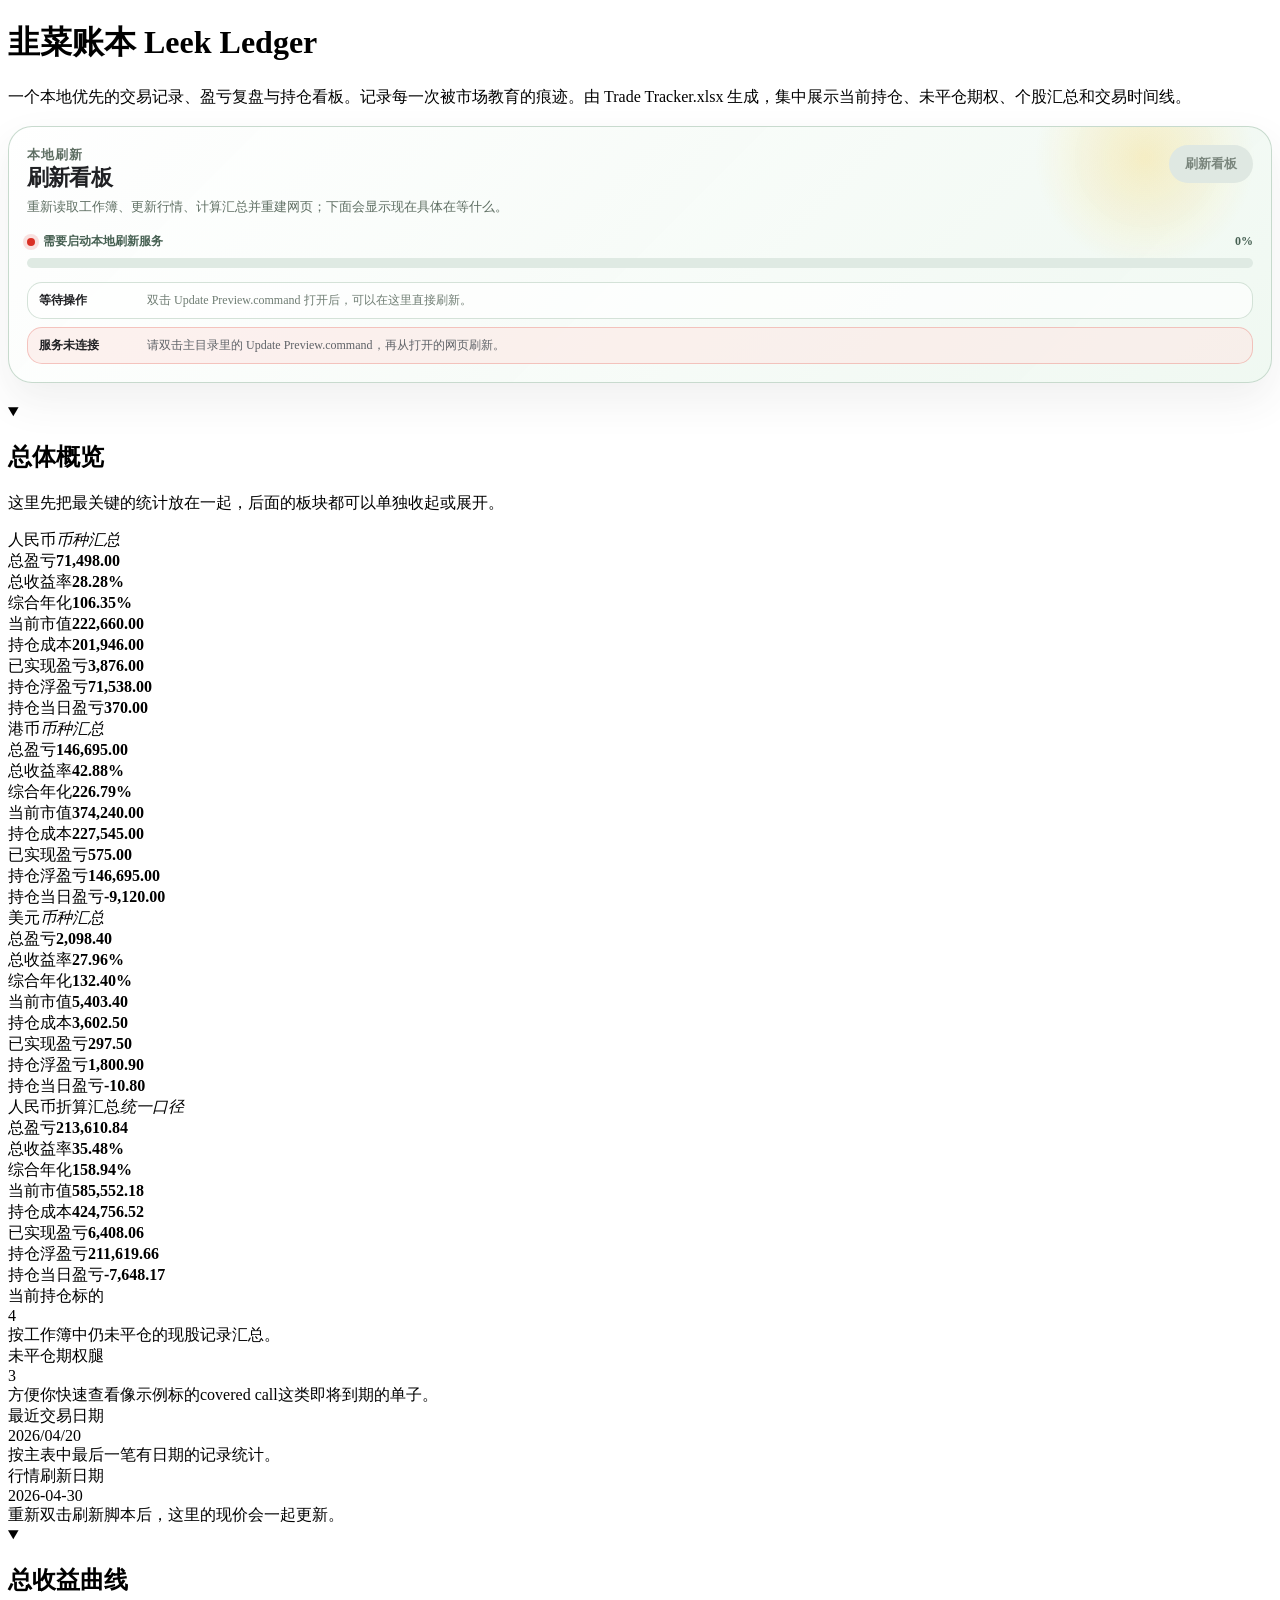
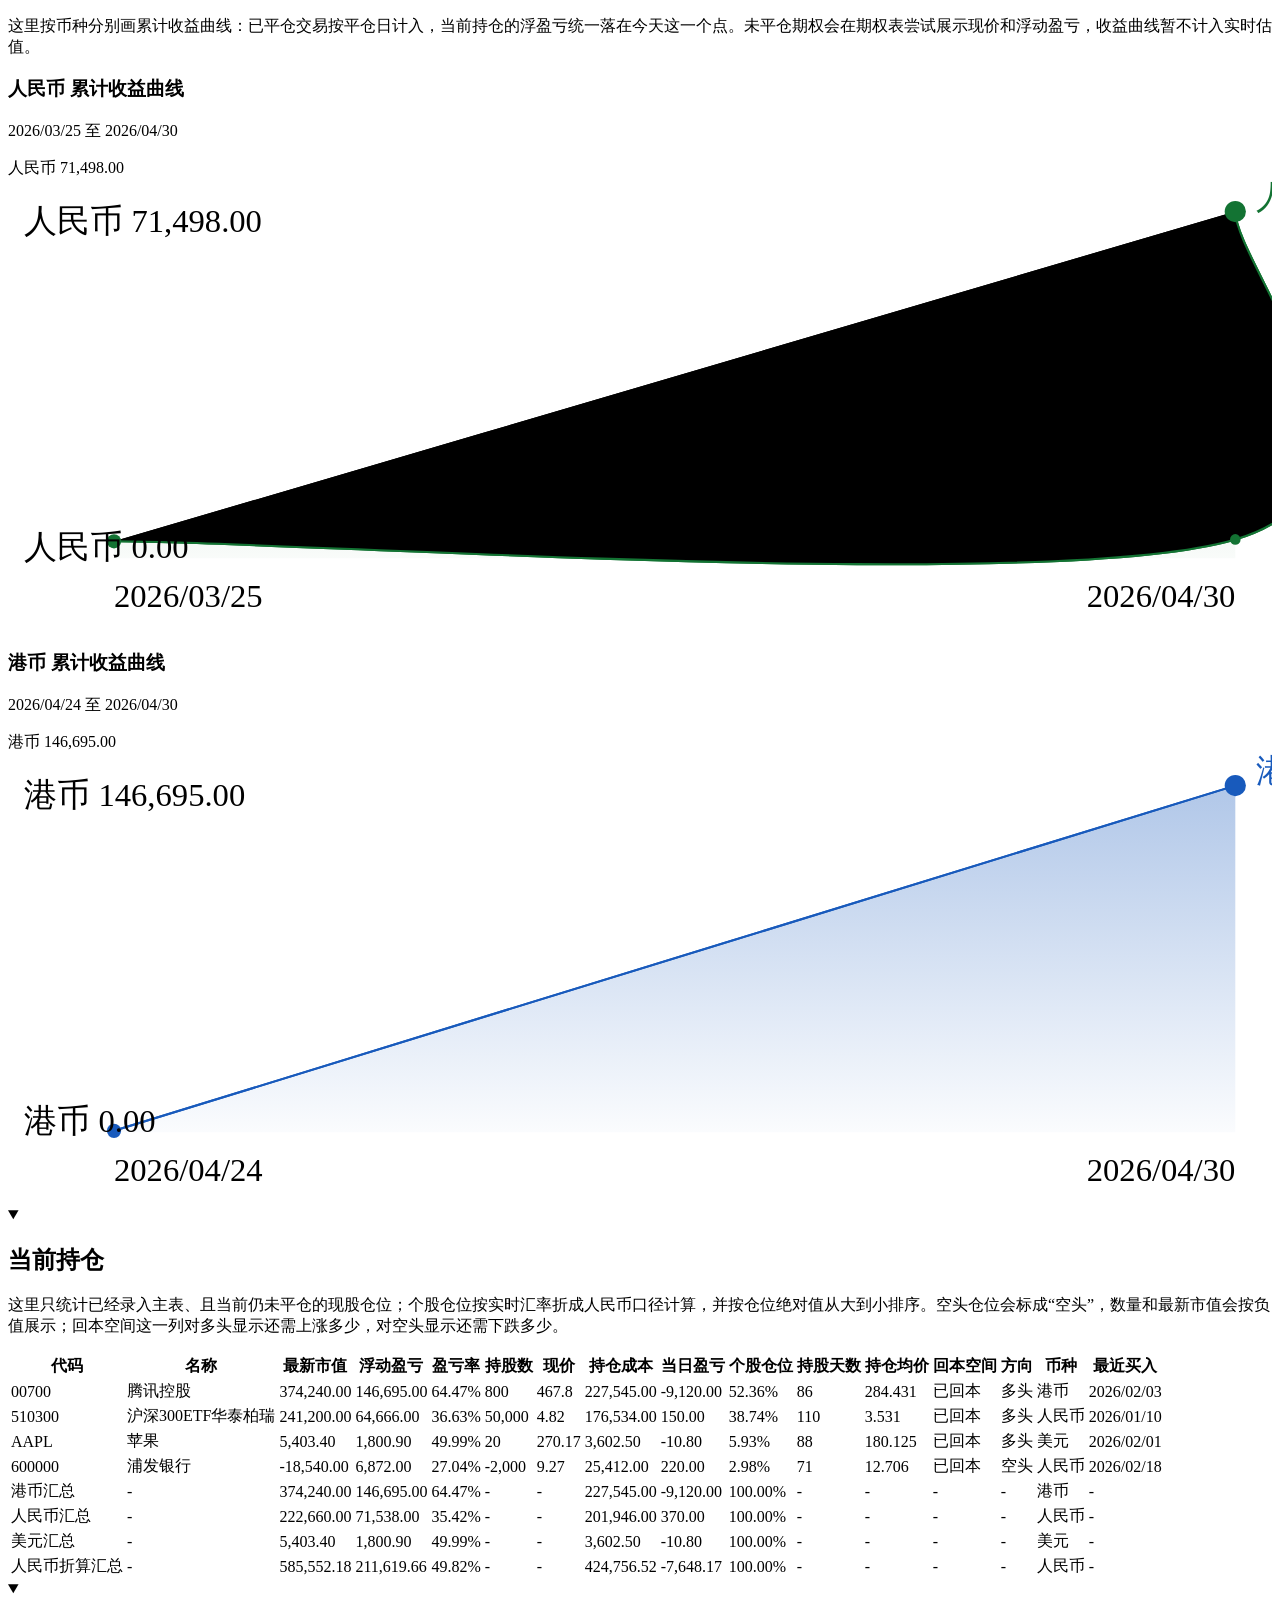
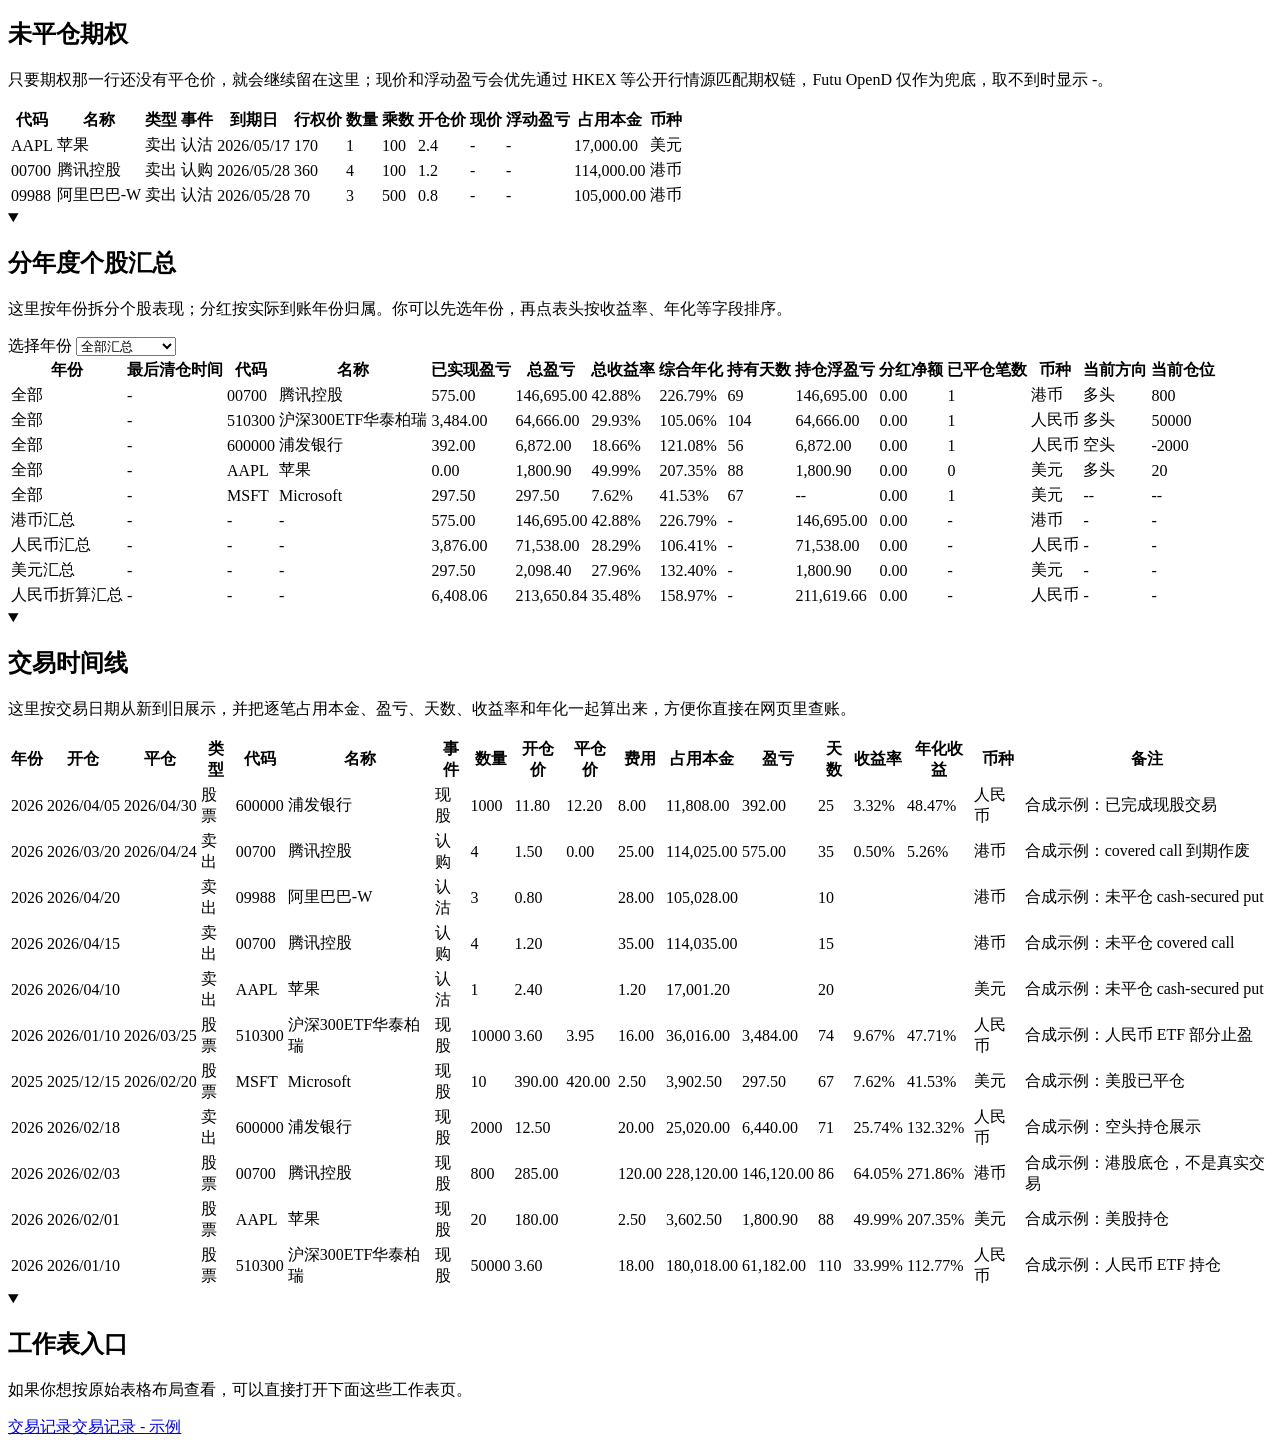
==== commit f92f3b99: "Apply table tone fallback consistently" ====
--- a/.trade-tracker/preview/index.html
+++ b/.trade-tracker/preview/index.html
@@ -507,7 +507,7 @@
             </div>
           </summary>
           <div class="section-body">
-            <div class="currency-overview-grid"><div class="currency-overview-card"><div class="currency-overview-head"><span>人民币</span><em>币种汇总</em></div><div class="currency-overview-primary"><div class="currency-overview-primary-row"><span>总盈亏</span><strong class="value-positive">71,268.00</strong></div><div class="currency-overview-primary-row"><span>总收益率</span><strong class="value-positive">28.18%</strong></div><div class="currency-overview-primary-row"><span>综合年化</span><strong class="value-positive">106.01%</strong></div></div><div class="currency-overview-details"><div class="currency-overview-row"><span>当前市值</span><strong>222,430.00</strong></div><div class="currency-overview-row"><span>持仓成本</span><strong>201,946.00</strong></div><div class="currency-overview-row"><span>已实现盈亏</span><strong class="value-positive">3,876.00</strong></div><div class="currency-overview-row"><span>持仓浮盈亏</span><strong class="value-positive">71,308.00</strong></div><div class="currency-overview-row"><span>持仓当日盈亏</span><strong class="value-positive">140.00</strong></div></div></div><div class="currency-overview-card"><div class="currency-overview-head"><span>港币</span><em>币种汇总</em></div><div class="currency-overview-primary"><div class="currency-overview-primary-row"><span>总盈亏</span><strong class="value-positive">148,295.00</strong></div><div class="currency-overview-primary-row"><span>总收益率</span><strong class="value-positive">43.34%</strong></div><div class="currency-overview-primary-row"><span>综合年化</span><strong class="value-positive">229.27%</strong></div></div><div class="currency-overview-details"><div class="currency-overview-row"><span>当前市值</span><strong>375,840.00</strong></div><div class="currency-overview-row"><span>持仓成本</span><strong>227,545.00</strong></div><div class="currency-overview-row"><span>已实现盈亏</span><strong class="value-positive">575.00</strong></div><div class="currency-overview-row"><span>持仓浮盈亏</span><strong class="value-positive">148,295.00</strong></div><div class="currency-overview-row"><span>持仓当日盈亏</span><strong class="value-negative">-7,520.00</strong></div></div></div><div class="currency-overview-card"><div class="currency-overview-head"><span>美元</span><em>币种汇总</em></div><div class="currency-overview-primary"><div class="currency-overview-primary-row"><span>总盈亏</span><strong class="value-positive">297.50</strong></div><div class="currency-overview-primary-row"><span>总收益率</span><strong class="value-positive">7.62%</strong></div><div class="currency-overview-primary-row"><span>综合年化</span><strong class="value-positive">41.53%</strong></div></div><div class="currency-overview-details"><div class="currency-overview-row"><span>持仓成本</span><strong>3,602.50</strong></div><div class="currency-overview-row"><span>已实现盈亏</span><strong class="value-positive">297.50</strong></div></div></div><div class="currency-overview-card currency-overview-cny-card"><div class="currency-overview-head"><span>人民币折算汇总</span><em>统一口径</em></div><div class="currency-overview-primary"><div class="currency-overview-primary-row"><span>总盈亏</span><strong class="value-positive">202,825.00</strong></div><div class="currency-overview-primary-row"><span>总收益率</span><strong class="value-positive">35.06%</strong></div><div class="currency-overview-primary-row"><span>综合年化</span><strong class="value-positive">157.69%</strong></div></div><div class="currency-overview-details"><div class="currency-overview-row"><span>当前市值</span><strong>550,688.66</strong></div><div class="currency-overview-row"><span>持仓成本</span><strong>425,340.03</strong></div><div class="currency-overview-row"><span>已实现盈亏</span><strong class="value-positive">6,414.35</strong></div><div class="currency-overview-row"><span>持仓浮盈亏</span><strong class="value-positive">200,828.85</strong></div><div class="currency-overview-row"><span>持仓当日盈亏</span><strong class="value-negative">-6,427.97</strong></div></div></div></div>
+            <div class="currency-overview-grid"><div class="currency-overview-card"><div class="currency-overview-head"><span>人民币</span><em>币种汇总</em></div><div class="currency-overview-primary"><div class="currency-overview-primary-row"><span>总盈亏</span><strong class="value-positive">71,498.00</strong></div><div class="currency-overview-primary-row"><span>总收益率</span><strong class="value-positive">28.28%</strong></div><div class="currency-overview-primary-row"><span>综合年化</span><strong class="value-positive">106.35%</strong></div></div><div class="currency-overview-details"><div class="currency-overview-row"><span>当前市值</span><strong>222,660.00</strong></div><div class="currency-overview-row"><span>持仓成本</span><strong>201,946.00</strong></div><div class="currency-overview-row"><span>已实现盈亏</span><strong class="value-positive">3,876.00</strong></div><div class="currency-overview-row"><span>持仓浮盈亏</span><strong class="value-positive">71,538.00</strong></div><div class="currency-overview-row"><span>持仓当日盈亏</span><strong class="value-positive">370.00</strong></div></div></div><div class="currency-overview-card"><div class="currency-overview-head"><span>港币</span><em>币种汇总</em></div><div class="currency-overview-primary"><div class="currency-overview-primary-row"><span>总盈亏</span><strong class="value-positive">146,695.00</strong></div><div class="currency-overview-primary-row"><span>总收益率</span><strong class="value-positive">42.88%</strong></div><div class="currency-overview-primary-row"><span>综合年化</span><strong class="value-positive">226.79%</strong></div></div><div class="currency-overview-details"><div class="currency-overview-row"><span>当前市值</span><strong>374,240.00</strong></div><div class="currency-overview-row"><span>持仓成本</span><strong>227,545.00</strong></div><div class="currency-overview-row"><span>已实现盈亏</span><strong class="value-positive">575.00</strong></div><div class="currency-overview-row"><span>持仓浮盈亏</span><strong class="value-positive">146,695.00</strong></div><div class="currency-overview-row"><span>持仓当日盈亏</span><strong class="value-negative">-9,120.00</strong></div></div></div><div class="currency-overview-card"><div class="currency-overview-head"><span>美元</span><em>币种汇总</em></div><div class="currency-overview-primary"><div class="currency-overview-primary-row"><span>总盈亏</span><strong class="value-positive">2,098.40</strong></div><div class="currency-overview-primary-row"><span>总收益率</span><strong class="value-positive">27.96%</strong></div><div class="currency-overview-primary-row"><span>综合年化</span><strong class="value-positive">132.40%</strong></div></div><div class="currency-overview-details"><div class="currency-overview-row"><span>当前市值</span><strong>5,403.40</strong></div><div class="currency-overview-row"><span>持仓成本</span><strong>3,602.50</strong></div><div class="currency-overview-row"><span>已实现盈亏</span><strong class="value-positive">297.50</strong></div><div class="currency-overview-row"><span>持仓浮盈亏</span><strong class="value-positive">1,800.90</strong></div><div class="currency-overview-row"><span>持仓当日盈亏</span><strong class="value-negative">-10.80</strong></div></div></div><div class="currency-overview-card currency-overview-cny-card"><div class="currency-overview-head"><span>人民币折算汇总</span><em>统一口径</em></div><div class="currency-overview-primary"><div class="currency-overview-primary-row"><span>总盈亏</span><strong class="value-positive">213,610.84</strong></div><div class="currency-overview-primary-row"><span>总收益率</span><strong class="value-positive">35.48%</strong></div><div class="currency-overview-primary-row"><span>综合年化</span><strong class="value-positive">158.94%</strong></div></div><div class="currency-overview-details"><div class="currency-overview-row"><span>当前市值</span><strong>585,552.18</strong></div><div class="currency-overview-row"><span>持仓成本</span><strong>424,756.52</strong></div><div class="currency-overview-row"><span>已实现盈亏</span><strong class="value-positive">6,408.06</strong></div><div class="currency-overview-row"><span>持仓浮盈亏</span><strong class="value-positive">211,619.66</strong></div><div class="currency-overview-row"><span>持仓当日盈亏</span><strong class="value-negative">-7,648.17</strong></div></div></div></div>
 <div class="dashboard-grid overview-utility-grid">
 <div class="metric-card metric-card-mini">
     <div class="metric-label">当前持仓标的</div>
@@ -551,7 +551,7 @@
       <h3 class="curve-title">人民币 累计收益曲线</h3>
       <p class="curve-subtitle">2026/03/25 至 2026/04/30</p>
     </div>
-    <div class="curve-badge curve-badge-positive">人民币 71,268.00</div>
+    <div class="curve-badge curve-badge-positive">人民币 71,498.00</div>
   </div>
   <svg class="curve-svg" viewBox="0 0 620 220" role="img" aria-label="人民币累计收益曲线">
     <defs>
@@ -564,17 +564,17 @@
     <line class="curve-axis" x1="52" y1="186" x2="602" y2="186"></line>
     <line class="curve-grid-line" x1="52" y1="16.00" x2="602" y2="16.00"></line><line class="curve-grid-line" x1="52" y1="58.50" x2="602" y2="58.50"></line><line class="curve-grid-line" x1="52" y1="101.00" x2="602" y2="101.00"></line><line class="curve-grid-line" x1="52" y1="143.50" x2="602" y2="143.50"></line><line class="curve-grid-line" x1="52" y1="186.00" x2="602" y2="186.00"></line>
     <line class="curve-zero-line" x1="52" y1="186.00" x2="602" y2="186.00"></line>
-    <path class="curve-area" d="M 52.00 177.69 C 143.67 177.53, 510.33 203.70, 602.00 176.75 C 693.67 149.81, 602.00 42.79, 602.00 16.00 L 602.00 186.00 L 52.00 186.00 Z" fill="url(#curveFill0)"></path>
-    <path class="curve-line-glow" d="M 52.00 177.69 C 143.67 177.53, 510.33 203.70, 602.00 176.75 C 693.67 149.81, 602.00 42.79, 602.00 16.00" stroke="#137333"></path>
-    <path class="curve-line" d="M 52.00 177.69 C 143.67 177.53, 510.33 203.70, 602.00 176.75 C 693.67 149.81, 602.00 42.79, 602.00 16.00" stroke="#137333"></path>
-    <circle class="curve-dot curve-dot-faint" cx="602.00" cy="176.75" r="2.6" fill="#137333"></circle>
-    <circle class="curve-dot" cx="52.00" cy="177.69" r="3.5" fill="#137333"></circle>
+    <path class="curve-area" d="M 52.00 177.72 C 143.67 177.56, 510.33 203.74, 602.00 176.78 C 693.67 149.83, 602.00 42.80, 602.00 16.00 L 602.00 186.00 L 52.00 186.00 Z" fill="url(#curveFill0)"></path>
+    <path class="curve-line-glow" d="M 52.00 177.72 C 143.67 177.56, 510.33 203.74, 602.00 176.78 C 693.67 149.83, 602.00 42.80, 602.00 16.00" stroke="#137333"></path>
+    <path class="curve-line" d="M 52.00 177.72 C 143.67 177.56, 510.33 203.74, 602.00 176.78 C 693.67 149.83, 602.00 42.80, 602.00 16.00" stroke="#137333"></path>
+    <circle class="curve-dot curve-dot-faint" cx="602.00" cy="176.78" r="2.6" fill="#137333"></circle>
+    <circle class="curve-dot" cx="52.00" cy="177.72" r="3.5" fill="#137333"></circle>
     <circle class="curve-dot curve-dot-last" cx="602.00" cy="16.00" r="5.2" fill="#137333"></circle>
     <text class="curve-axis-label" x="52" y="210" text-anchor="start">2026/03/25</text>
     <text class="curve-axis-label" x="602" y="210" text-anchor="end">2026/04/30</text>
-    <text class="curve-axis-label" x="8" y="26">人民币 71,268.00</text>
+    <text class="curve-axis-label" x="8" y="26">人民币 71,498.00</text>
     <text class="curve-axis-label" x="8" y="186">人民币 0.00</text>
-    <text class="curve-end-value" x="612.00" y="14.00" fill="#137333">人民币 71,268.00</text>
+    <text class="curve-end-value" x="612.00" y="14.00" fill="#137333">人民币 71,498.00</text>
   </svg>
 </div><div class="curve-card">
   <div class="curve-card-head">
@@ -582,7 +582,7 @@
       <h3 class="curve-title">港币 累计收益曲线</h3>
       <p class="curve-subtitle">2026/04/24 至 2026/04/30</p>
     </div>
-    <div class="curve-badge curve-badge-positive">港币 148,295.00</div>
+    <div class="curve-badge curve-badge-positive">港币 146,695.00</div>
   </div>
   <svg class="curve-svg" viewBox="0 0 620 220" role="img" aria-label="港币累计收益曲线">
     <defs>
@@ -595,17 +595,17 @@
     <line class="curve-axis" x1="52" y1="186" x2="602" y2="186"></line>
     <line class="curve-grid-line" x1="52" y1="16.00" x2="602" y2="16.00"></line><line class="curve-grid-line" x1="52" y1="58.50" x2="602" y2="58.50"></line><line class="curve-grid-line" x1="52" y1="101.00" x2="602" y2="101.00"></line><line class="curve-grid-line" x1="52" y1="143.50" x2="602" y2="143.50"></line><line class="curve-grid-line" x1="52" y1="186.00" x2="602" y2="186.00"></line>
     <line class="curve-zero-line" x1="52" y1="186.00" x2="602" y2="186.00"></line>
-    <path class="curve-area" d="M 52.00 185.34 L 602.00 16.00 L 602.00 186.00 L 52.00 186.00 Z" fill="url(#curveFill1)"></path>
-    <path class="curve-line-glow" d="M 52.00 185.34 L 602.00 16.00" stroke="#185abc"></path>
-    <path class="curve-line" d="M 52.00 185.34 L 602.00 16.00" stroke="#185abc"></path>
-
-    <circle class="curve-dot" cx="52.00" cy="185.34" r="3.5" fill="#185abc"></circle>
+    <path class="curve-area" d="M 52.00 185.33 L 602.00 16.00 L 602.00 186.00 L 52.00 186.00 Z" fill="url(#curveFill1)"></path>
+    <path class="curve-line-glow" d="M 52.00 185.33 L 602.00 16.00" stroke="#185abc"></path>
+    <path class="curve-line" d="M 52.00 185.33 L 602.00 16.00" stroke="#185abc"></path>
+
+    <circle class="curve-dot" cx="52.00" cy="185.33" r="3.5" fill="#185abc"></circle>
     <circle class="curve-dot curve-dot-last" cx="602.00" cy="16.00" r="5.2" fill="#185abc"></circle>
     <text class="curve-axis-label" x="52" y="210" text-anchor="start">2026/04/24</text>
     <text class="curve-axis-label" x="602" y="210" text-anchor="end">2026/04/30</text>
-    <text class="curve-axis-label" x="8" y="26">港币 148,295.00</text>
+    <text class="curve-axis-label" x="8" y="26">港币 146,695.00</text>
     <text class="curve-axis-label" x="8" y="186">港币 0.00</text>
-    <text class="curve-end-value" x="612.00" y="14.00" fill="#185abc">港币 148,295.00</text>
+    <text class="curve-end-value" x="612.00" y="14.00" fill="#185abc">港币 146,695.00</text>
   </svg>
 </div></div>
           </div>
@@ -629,10 +629,11 @@
     </thead>
     <tbody>
 
-      <tr><td class="text">00700</td><td class="text">腾讯控股</td><td class="money" data-sort-value="328258.656">375,840.00</td><td class="money value-positive">148,295.00</td><td class="percent value-positive">65.17%</td><td class="num">800</td><td class="money">469.80</td><td class="money">227,545.00</td><td class="money value-negative">-7,520.00</td><td class="text" data-sort-value="0.558520760642">55.85%</td><td class="text">86</td><td class="money">284.43</td><td class="percent">已回本</td><td class="text">多头</td><td class="ccy">港币</td><td class="text">2026/02/03</td></tr><tr><td class="text">510300</td><td class="text">沪深300ETF华泰柏瑞</td><td class="money" data-sort-value="240950">240,950.00</td><td class="money value-positive">64,416.00</td><td class="percent value-positive">36.49%</td><td class="num">50000</td><td class="money">4.82</td><td class="money">176,534.00</td><td class="money value-negative">-100.00</td><td class="text" data-sort-value="0.409968099292">41.00%</td><td class="text">110</td><td class="money">3.53</td><td class="percent">已回本</td><td class="text">多头</td><td class="ccy">人民币</td><td class="text">2026/01/10</td></tr><tr><td class="text">AAPL</td><td class="text">Apple</td><td class="money">--</td><td class="money">--</td><td class="percent">--</td><td class="num">20</td><td class="money">--</td><td class="money">3,602.50</td><td class="money">--</td><td class="text">-</td><td class="text">88</td><td class="money">180.12</td><td class="percent">-</td><td class="text">多头</td><td class="ccy">美元</td><td class="text">2026/02/01</td></tr><tr><td class="text">600000</td><td class="text">浦发银行</td><td class="money" data-sort-value="-18520">-18,520.00</td><td class="money value-positive">6,892.00</td><td class="percent value-positive">27.12%</td><td class="num">-2000</td><td class="money">9.26</td><td class="money">25,412.00</td><td class="money value-positive">240.00</td><td class="text" data-sort-value="0.031511140066">3.15%</td><td class="text">71</td><td class="money">12.71</td><td class="percent">已回本</td><td class="text">空头</td><td class="ccy">人民币</td><td class="text">2026/02/18</td></tr>
+
+      <tr><td class="text">00700</td><td class="text">腾讯控股</td><td class="value-positive money" data-sort-value="326000.464">374,240.00</td><td class="value-positive money" data-sort-value="146695">146,695.00</td><td class="value-positive percent" data-sort-value="0.644685666571">64.47%</td><td class="num" data-sort-value="800">800</td><td class="money" data-sort-value="467.8">467.8</td><td class="money" data-sort-value="227545">227,545.00</td><td class="value-negative money" data-sort-value="-9120">-9,120.00</td><td class="percent" data-sort-value="0.523584350088">52.36%</td><td class="num" data-sort-value="86">86</td><td class="money" data-sort-value="284.43125">284.431</td><td class="percent" data-sort-value="-0.391981081659">已回本</td><td class="text">多头</td><td class="ccy">港币</td><td class="text">2026/02/03</td></tr><tr><td class="text">510300</td><td class="text">沪深300ETF华泰柏瑞</td><td class="value-positive money" data-sort-value="241200">241,200.00</td><td class="value-positive money" data-sort-value="64666">64,666.00</td><td class="value-positive percent" data-sort-value="0.366309039618">36.63%</td><td class="num" data-sort-value="50000">50,000</td><td class="money" data-sort-value="4.82">4.82</td><td class="money" data-sort-value="176534">176,534.00</td><td class="value-positive money" data-sort-value="150">150.00</td><td class="percent" data-sort-value="0.387387624213">38.74%</td><td class="num" data-sort-value="110">110</td><td class="money" data-sort-value="3.53068">3.531</td><td class="percent" data-sort-value="-0.268101160862">已回本</td><td class="text">多头</td><td class="ccy">人民币</td><td class="text">2026/01/10</td></tr><tr><td class="text">AAPL</td><td class="text">苹果</td><td class="value-positive money" data-sort-value="36891.7135">5,403.40</td><td class="value-positive money" data-sort-value="1800.9">1,800.90</td><td class="value-positive percent" data-sort-value="0.499902845246">49.99%</td><td class="num" data-sort-value="20">20</td><td class="money" data-sort-value="270.17">270.17</td><td class="money" data-sort-value="3602.5">3,602.50</td><td class="value-negative money" data-sort-value="-10.8">-10.80</td><td class="percent" data-sort-value="0.059251215779">5.93%</td><td class="num" data-sort-value="88">88</td><td class="money" data-sort-value="180.125">180.125</td><td class="percent" data-sort-value="-0.333290150646">已回本</td><td class="text">多头</td><td class="ccy">美元</td><td class="text">2026/02/01</td></tr><tr><td class="text">600000</td><td class="text">浦发银行</td><td class="value-negative money" data-sort-value="-18540">-18,540.00</td><td class="value-positive money" data-sort-value="6872">6,872.00</td><td class="value-positive percent" data-sort-value="0.270423422005">27.04%</td><td class="num" data-sort-value="-2000">-2,000</td><td class="money" data-sort-value="9.27">9.27</td><td class="money" data-sort-value="25412">25,412.00</td><td class="value-positive money" data-sort-value="220">220.00</td><td class="percent" data-sort-value="0.0297768099208">2.98%</td><td class="num" data-sort-value="71">71</td><td class="money" data-sort-value="12.706">12.706</td><td class="percent" data-sort-value="-0.270423422005">已回本</td><td class="text">空头</td><td class="ccy">人民币</td><td class="text">2026/02/18</td></tr>
+
 
     </tbody>
-    <tfoot><tr class="summary-footer"><td class="text">-</td><td class="text">-</td><td class="money">-</td><td class="money">-</td><td class="percent">-</td><td class="num">-</td><td class="money">-</td><td class="money">-</td><td class="money">-</td><td class="text">-</td><td class="text">-</td><td class="money">-</td><td class="percent">-</td><td class="text">-</td><td class="ccy">-</td><td class="text">-</td></tr></tfoot>
   </table>
 </div>
 
@@ -644,19 +645,21 @@
             <div class="section-head">
               <div>
                 <h2 class="section-title">未平仓期权</h2>
-                <p class="section-note">只要期权那一行还没有平仓价，就会继续留在这里；现价和浮动盈亏会优先通过富途 OpenD 匹配期权链，取不到时显示 -。</p>
+                <p class="section-note">只要期权那一行还没有平仓价，就会继续留在这里；现价和浮动盈亏会优先通过 HKEX 等公开行情源匹配期权链，Futu OpenD 仅作为兜底，取不到时显示 -。</p>
               </div>
               <span class="section-toggle" aria-hidden="true"></span>
             </div>
           </summary>
           <div class="section-body">
             <div class="summary-wrap">
-  <table data-option-marks="1" class="summary-table js-sortable-table">
+  <table class="summary-table js-sortable-table">
     <thead>
       <tr><th class="text" data-sort-type="text">代码</th><th class="text" data-sort-type="text">名称</th><th class="text" data-sort-type="text">类型</th><th class="text" data-sort-type="text">事件</th><th class="text" data-sort-type="date">到期日</th><th class="text" data-sort-type="text">行权价</th><th class="num" data-sort-type="number">数量</th><th class="num" data-sort-type="number">乘数</th><th class="money" data-sort-type="number">开仓价</th><th class="money" data-sort-type="number">现价</th><th class="money" data-sort-type="number">浮动盈亏</th><th class="money" data-sort-type="number">占用本金</th><th class="ccy" data-sort-type="text">币种</th></tr>
     </thead>
     <tbody>
-      <tr><td class="text">AAPL</td><td class="text">Apple</td><td class="text">卖出</td><td class="text">认沽</td><td class="text">2026/05/17</td><td class="text">170</td><td class="num">1</td><td class="num">100</td><td class="money">2.40</td><td class="money">-</td><td class="money">-</td><td class="money">17,000.00</td><td class="ccy">美元</td></tr><tr><td class="text">00700</td><td class="text">腾讯控股</td><td class="text">卖出</td><td class="text">认购</td><td class="text">2026/05/29</td><td class="text">360</td><td class="num">4</td><td class="num">100</td><td class="money">1.20</td><td class="money">-</td><td class="money">-</td><td class="money">114,000.00</td><td class="ccy">港币</td></tr><tr><td class="text">09988</td><td class="text">阿里巴巴-W</td><td class="text">卖出</td><td class="text">认沽</td><td class="text">2026/05/29</td><td class="text">70</td><td class="num">3</td><td class="num">500</td><td class="money">0.80</td><td class="money">-</td><td class="money">-</td><td class="money">105,000.00</td><td class="ccy">港币</td></tr>
+
+      <tr><td class="text">AAPL</td><td class="text">苹果</td><td class="text">卖出</td><td class="text">认沽</td><td class="text">2026/05/17</td><td class="text" data-sort-value="170">170</td><td class="num" data-sort-value="1">1</td><td class="num" data-sort-value="100">100</td><td class="money" data-sort-value="2.4">2.4</td><td class="money">-</td><td class="money">-</td><td class="money" data-sort-value="17000">17,000.00</td><td class="ccy">美元</td></tr><tr><td class="text">00700</td><td class="text">腾讯控股</td><td class="text">卖出</td><td class="text">认购</td><td class="text">2026/05/28</td><td class="text" data-sort-value="360">360</td><td class="num" data-sort-value="4">4</td><td class="num" data-sort-value="100">100</td><td class="money" data-sort-value="1.2">1.2</td><td class="money">-</td><td class="money">-</td><td class="money" data-sort-value="114000">114,000.00</td><td class="ccy">港币</td></tr><tr><td class="text">09988</td><td class="text">阿里巴巴-W</td><td class="text">卖出</td><td class="text">认沽</td><td class="text">2026/05/28</td><td class="text" data-sort-value="70">70</td><td class="num" data-sort-value="3">3</td><td class="num" data-sort-value="500">500</td><td class="money" data-sort-value="0.8">0.8</td><td class="money">-</td><td class="money">-</td><td class="money" data-sort-value="105000">105,000.00</td><td class="ccy">港币</td></tr>
+
     </tbody>
 
   </table>
@@ -689,7 +692,7 @@
     </thead>
     <tbody>
 
-      <tr data-year="total" data-capital="342145.0000000000" data-capital-days="23609195.0000000000" data-total-pnl="148295.0000000000"><td class="text">全部</td><td class="text">-</td><td class="text">00700</td><td class="text">腾讯控股</td><td class="money value-positive">575.00</td><td class="money value-positive">148,295.00</td><td class="percent value-positive">43.34%</td><td class="percent value-positive">229.27%</td><td class="num" data-sort-value="86">86</td><td class="money value-positive">148,295.00</td><td class="money value-zero">0.00</td><td class="num">1</td><td class="ccy">港币</td><td class="text">多头</td><td class="num">800</td></tr><tr data-year="total" data-capital="216034.0000000000" data-capital-days="22467164.0000000000" data-total-pnl="64416.0000000000"><td class="text">全部</td><td class="text">-</td><td class="text">510300</td><td class="text">沪深300ETF华泰柏瑞</td><td class="money value-positive">3,484.00</td><td class="money value-positive">64,416.00</td><td class="percent value-positive">29.82%</td><td class="percent value-positive">104.65%</td><td class="num" data-sort-value="110">110</td><td class="money value-positive">64,416.00</td><td class="money value-zero">0.00</td><td class="num">1</td><td class="ccy">人民币</td><td class="text">多头</td><td class="num">50000</td></tr><tr data-year="total" data-capital="36828.0000000000" data-capital-days="2071620.0000000000" data-total-pnl="6892.0000000000"><td class="text">全部</td><td class="text">-</td><td class="text">600000</td><td class="text">浦发银行</td><td class="money value-positive">392.00</td><td class="money value-positive">6,892.00</td><td class="percent value-positive">18.71%</td><td class="percent value-positive">121.43%</td><td class="num" data-sort-value="71">71</td><td class="money value-positive">6,892.00</td><td class="money value-zero">0.00</td><td class="num">1</td><td class="ccy">人民币</td><td class="text">空头</td><td class="num">-2000</td></tr><tr data-year="total" data-capital="3902.5000000000" data-capital-days="261467.5000000000" data-total-pnl="297.5000000000"><td class="text">全部</td><td class="text">2026/02/20</td><td class="text">MSFT</td><td class="text">Microsoft</td><td class="money value-positive">297.50</td><td class="money value-positive">297.50</td><td class="percent value-positive">7.62%</td><td class="percent value-positive">41.53%</td><td class="num" data-sort-value="67">67</td><td class="money">--</td><td class="money value-zero">0.00</td><td class="num">1</td><td class="ccy">美元</td><td class="text">--</td><td class="num">--</td></tr><tr data-year="2026" data-capital="342145.0000000000" data-capital-days="23609195.0000000000" data-total-pnl="148295.0000000000"><td class="text">2026</td><td class="text">-</td><td class="text">00700</td><td class="text">腾讯控股</td><td class="money value-positive">575.00</td><td class="money value-positive">148,295.00</td><td class="percent value-positive">43.34%</td><td class="percent value-positive">229.27%</td><td class="num" data-sort-value="86">86</td><td class="money value-positive">148,295.00</td><td class="money value-zero">0.00</td><td class="num">1</td><td class="ccy">港币</td><td class="text">多头</td><td class="num">800</td></tr><tr data-year="2026" data-capital="216034.0000000000" data-capital-days="22467164.0000000000" data-total-pnl="64416.0000000000"><td class="text">2026</td><td class="text">-</td><td class="text">510300</td><td class="text">沪深300ETF华泰柏瑞</td><td class="money value-positive">3,484.00</td><td class="money value-positive">64,416.00</td><td class="percent value-positive">29.82%</td><td class="percent value-positive">104.65%</td><td class="num" data-sort-value="110">110</td><td class="money value-positive">64,416.00</td><td class="money value-zero">0.00</td><td class="num">1</td><td class="ccy">人民币</td><td class="text">多头</td><td class="num">50000</td></tr><tr data-year="2026" data-capital="36828.0000000000" data-capital-days="2071620.0000000000" data-total-pnl="6892.0000000000"><td class="text">2026</td><td class="text">-</td><td class="text">600000</td><td class="text">浦发银行</td><td class="money value-positive">392.00</td><td class="money value-positive">6,892.00</td><td class="percent value-positive">18.71%</td><td class="percent value-positive">121.43%</td><td class="num" data-sort-value="71">71</td><td class="money value-positive">6,892.00</td><td class="money value-zero">0.00</td><td class="num">1</td><td class="ccy">人民币</td><td class="text">空头</td><td class="num">-2000</td></tr><tr data-year="2025" data-capital="3902.5000000000" data-capital-days="261467.5000000000" data-total-pnl="297.5000000000"><td class="text">2025</td><td class="text">2026/02/20</td><td class="text">MSFT</td><td class="text">Microsoft</td><td class="money value-positive">297.50</td><td class="money value-positive">297.50</td><td class="percent value-positive">7.62%</td><td class="percent value-positive">41.53%</td><td class="num" data-sort-value="17">17</td><td class="money">--</td><td class="money value-zero">0.00</td><td class="num">1</td><td class="ccy">美元</td><td class="text">--</td><td class="num">--</td></tr>
+      <tr data-year="total" data-capital="342145.0000000000" data-capital-days="23609195.0000000000" data-total-pnl="146695.0000000000"><td class="text">全部</td><td class="text">-</td><td class="text">00700</td><td class="text">腾讯控股</td><td class="money value-positive">575.00</td><td class="money value-positive">146,695.00</td><td class="percent value-positive">42.88%</td><td class="percent value-positive">226.79%</td><td class="num" data-sort-value="69.0034780575">69</td><td class="money value-positive">146,695.00</td><td class="money value-zero">0.00</td><td class="num">1</td><td class="ccy">港币</td><td class="text">多头</td><td class="num">800</td></tr><tr data-year="total" data-capital="216034.0000000000" data-capital-days="22467164.0000000000" data-total-pnl="64666.0000000000"><td class="text">全部</td><td class="text">-</td><td class="text">510300</td><td class="text">沪深300ETF华泰柏瑞</td><td class="money value-positive">3,484.00</td><td class="money value-positive">64,666.00</td><td class="percent value-positive">29.93%</td><td class="percent value-positive">105.06%</td><td class="num" data-sort-value="103.998278049">104</td><td class="money value-positive">64,666.00</td><td class="money value-zero">0.00</td><td class="num">1</td><td class="ccy">人民币</td><td class="text">多头</td><td class="num">50000</td></tr><tr data-year="total" data-capital="36828.0000000000" data-capital-days="2071620.0000000000" data-total-pnl="6872.0000000000"><td class="text">全部</td><td class="text">-</td><td class="text">600000</td><td class="text">浦发银行</td><td class="money value-positive">392.00</td><td class="money value-positive">6,872.00</td><td class="percent value-positive">18.66%</td><td class="percent value-positive">121.08%</td><td class="num" data-sort-value="56.2512218964">56</td><td class="money value-positive">6,872.00</td><td class="money value-zero">0.00</td><td class="num">1</td><td class="ccy">人民币</td><td class="text">空头</td><td class="num">-2000</td></tr><tr data-year="total" data-capital="3602.5000000000" data-capital-days="317020.0000000000" data-total-pnl="1800.9000000000"><td class="text">全部</td><td class="text">-</td><td class="text">AAPL</td><td class="text">苹果</td><td class="money value-zero">0.00</td><td class="money value-positive">1,800.90</td><td class="percent value-positive">49.99%</td><td class="percent value-positive">207.35%</td><td class="num" data-sort-value="88">88</td><td class="money value-positive">1,800.90</td><td class="money value-zero">0.00</td><td class="num">0</td><td class="ccy">美元</td><td class="text">多头</td><td class="num">20</td></tr><tr data-year="total" data-capital="3902.5000000000" data-capital-days="261467.5000000000" data-total-pnl="297.5000000000"><td class="text">全部</td><td class="text">-</td><td class="text">MSFT</td><td class="text">Microsoft</td><td class="money value-positive">297.50</td><td class="money value-positive">297.50</td><td class="percent value-positive">7.62%</td><td class="percent value-positive">41.53%</td><td class="num" data-sort-value="67">67</td><td class="money">--</td><td class="money value-zero">0.00</td><td class="num">1</td><td class="ccy">美元</td><td class="text">--</td><td class="num">--</td></tr><tr data-year="2026" data-capital="342145.0000000000" data-capital-days="23609195.0000000000" data-total-pnl="146695.0000000000"><td class="text">2026</td><td class="text">-</td><td class="text">00700</td><td class="text">腾讯控股</td><td class="money value-positive">575.00</td><td class="money value-positive">146,695.00</td><td class="percent value-positive">42.88%</td><td class="percent value-positive">226.79%</td><td class="num" data-sort-value="69.0034780575">69</td><td class="money value-positive">146,695.00</td><td class="money value-zero">0.00</td><td class="num">1</td><td class="ccy">港币</td><td class="text">多头</td><td class="num">800</td></tr><tr data-year="2026" data-capital="216034.0000000000" data-capital-days="22467164.0000000000" data-total-pnl="64666.0000000000"><td class="text">2026</td><td class="text">-</td><td class="text">510300</td><td class="text">沪深300ETF华泰柏瑞</td><td class="money value-positive">3,484.00</td><td class="money value-positive">64,666.00</td><td class="percent value-positive">29.93%</td><td class="percent value-positive">105.06%</td><td class="num" data-sort-value="103.998278049">104</td><td class="money value-positive">64,666.00</td><td class="money value-zero">0.00</td><td class="num">1</td><td class="ccy">人民币</td><td class="text">多头</td><td class="num">50000</td></tr><tr data-year="2026" data-capital="36828.0000000000" data-capital-days="2071620.0000000000" data-total-pnl="6872.0000000000"><td class="text">2026</td><td class="text">-</td><td class="text">600000</td><td class="text">浦发银行</td><td class="money value-positive">392.00</td><td class="money value-positive">6,872.00</td><td class="percent value-positive">18.66%</td><td class="percent value-positive">121.08%</td><td class="num" data-sort-value="56.2512218964">56</td><td class="money value-positive">6,872.00</td><td class="money value-zero">0.00</td><td class="num">1</td><td class="ccy">人民币</td><td class="text">空头</td><td class="num">-2000</td></tr><tr data-year="2026" data-capital="3602.5000000000" data-capital-days="317020.0000000000" data-total-pnl="1800.9000000000"><td class="text">2026</td><td class="text">-</td><td class="text">AAPL</td><td class="text">苹果</td><td class="money value-zero">0.00</td><td class="money value-positive">1,800.90</td><td class="percent value-positive">49.99%</td><td class="percent value-positive">207.35%</td><td class="num" data-sort-value="88">88</td><td class="money value-positive">1,800.90</td><td class="money value-zero">0.00</td><td class="num">0</td><td class="ccy">美元</td><td class="text">多头</td><td class="num">20</td></tr><tr data-year="2025" data-capital="3902.5000000000" data-capital-days="261467.5000000000" data-total-pnl="297.5000000000"><td class="text">2025</td><td class="text">-</td><td class="text">MSFT</td><td class="text">Microsoft</td><td class="money value-positive">297.50</td><td class="money value-positive">297.50</td><td class="percent value-positive">7.62%</td><td class="percent value-positive">41.53%</td><td class="num" data-sort-value="67">67</td><td class="money">--</td><td class="money value-zero">0.00</td><td class="num">1</td><td class="ccy">美元</td><td class="text">--</td><td class="num">--</td></tr>
 
     </tbody>
     <tfoot><tr class="summary-footer"><td class="text">-</td><td class="text">-</td><td class="text">-</td><td class="text">-</td><td class="money">-</td><td class="money">-</td><td class="percent">-</td><td class="percent">-</td><td class="num">-</td><td class="money">-</td><td class="money">-</td><td class="num">-</td><td class="ccy">-</td><td class="text">-</td><td class="num">-</td></tr></tfoot>
@@ -715,7 +718,7 @@
       <tr><th class="text" data-sort-type="number">年份</th><th class="text" data-sort-type="date">开仓</th><th class="text" data-sort-type="date">平仓</th><th class="text" data-sort-type="text">类型</th><th class="text" data-sort-type="text">代码</th><th class="text" data-sort-type="text">名称</th><th class="text" data-sort-type="text">事件</th><th class="num" data-sort-type="number">数量</th><th class="money" data-sort-type="number">开仓价</th><th class="money" data-sort-type="number">平仓价</th><th class="money" data-sort-type="number">费用</th><th class="money" data-sort-type="number">占用本金</th><th class="money" data-sort-type="number">盈亏</th><th class="num" data-sort-type="number">天数</th><th class="percent" data-sort-type="number">收益率</th><th class="percent" data-sort-type="number">年化收益</th><th class="ccy" data-sort-type="text">币种</th><th class="text" data-sort-type="text">备注</th></tr>
     </thead>
     <tbody>
-      <tr><td class="text">2026</td><td class="text">2026/04/05</td><td class="text">2026/04/30</td><td class="text">股票</td><td class="text">600000</td><td class="text">浦发银行</td><td class="text">现股</td><td class="num">1000</td><td class="money">11.80</td><td class="money">12.20</td><td class="money">8.00</td><td class="money">11,808.00</td><td class="money value-positive">392.00</td><td class="num">25</td><td class="percent value-positive">3.32%</td><td class="percent value-positive">48.47%</td><td class="ccy">人民币</td><td class="text">合成示例：已完成现股交易</td></tr><tr><td class="text">2026</td><td class="text">2026/03/20</td><td class="text">2026/04/24</td><td class="text">卖出</td><td class="text">00700</td><td class="text">腾讯控股</td><td class="text">认购</td><td class="num">4</td><td class="money">1.50</td><td class="money">0.00</td><td class="money">25.00</td><td class="money">114,025.00</td><td class="money value-positive">575.00</td><td class="num">35</td><td class="percent value-positive">0.50%</td><td class="percent value-positive">5.26%</td><td class="ccy">港币</td><td class="text">合成示例：covered call 到期作废</td></tr><tr><td class="text">2026</td><td class="text">2026/04/20</td><td class="text"></td><td class="text">卖出</td><td class="text">09988</td><td class="text">阿里巴巴-W</td><td class="text">认沽</td><td class="num">3</td><td class="money">0.80</td><td class="money"></td><td class="money">28.00</td><td class="money">105,028.00</td><td class="money"></td><td class="num">10</td><td class="percent"></td><td class="percent"></td><td class="ccy">港币</td><td class="text">合成示例：未平仓 cash-secured put</td></tr><tr><td class="text">2026</td><td class="text">2026/04/15</td><td class="text"></td><td class="text">卖出</td><td class="text">00700</td><td class="text">腾讯控股</td><td class="text">认购</td><td class="num">4</td><td class="money">1.20</td><td class="money"></td><td class="money">35.00</td><td class="money">114,035.00</td><td class="money"></td><td class="num">15</td><td class="percent"></td><td class="percent"></td><td class="ccy">港币</td><td class="text">合成示例：未平仓 covered call</td></tr><tr><td class="text">2026</td><td class="text">2026/04/10</td><td class="text"></td><td class="text">卖出</td><td class="text">AAPL</td><td class="text">Apple</td><td class="text">认沽</td><td class="num">1</td><td class="money">2.40</td><td class="money"></td><td class="money">1.20</td><td class="money">17,001.20</td><td class="money"></td><td class="num">20</td><td class="percent"></td><td class="percent"></td><td class="ccy">美元</td><td class="text">合成示例：未平仓 cash-secured put</td></tr><tr><td class="text">2026</td><td class="text">2026/01/10</td><td class="text">2026/03/25</td><td class="text">股票</td><td class="text">510300</td><td class="text">沪深300ETF华泰柏瑞</td><td class="text">现股</td><td class="num">10000</td><td class="money">3.60</td><td class="money">3.95</td><td class="money">16.00</td><td class="money">36,016.00</td><td class="money value-positive">3,484.00</td><td class="num">74</td><td class="percent value-positive">9.67%</td><td class="percent value-positive">47.71%</td><td class="ccy">人民币</td><td class="text">合成示例：人民币 ETF 部分止盈</td></tr><tr><td class="text">2025</td><td class="text">2025/12/15</td><td class="text">2026/02/20</td><td class="text">股票</td><td class="text">MSFT</td><td class="text">Microsoft</td><td class="text">现股</td><td class="num">10</td><td class="money">390.00</td><td class="money">420.00</td><td class="money">2.50</td><td class="money">3,902.50</td><td class="money value-positive">297.50</td><td class="num">67</td><td class="percent value-positive">7.62%</td><td class="percent value-positive">41.53%</td><td class="ccy">美元</td><td class="text">合成示例：美股已平仓</td></tr><tr><td class="text">2026</td><td class="text">2026/02/18</td><td class="text"></td><td class="text">卖出</td><td class="text">600000</td><td class="text">浦发银行</td><td class="text">现股</td><td class="num">2000</td><td class="money">12.50</td><td class="money"></td><td class="money">20.00</td><td class="money">25,020.00</td><td class="money value-positive">6,460.00</td><td class="num">71</td><td class="percent value-positive">25.82%</td><td class="percent value-positive">132.73%</td><td class="ccy">人民币</td><td class="text">合成示例：空头持仓展示</td></tr><tr><td class="text">2026</td><td class="text">2026/02/03</td><td class="text"></td><td class="text">股票</td><td class="text">00700</td><td class="text">腾讯控股</td><td class="text">现股</td><td class="num">800</td><td class="money">285.00</td><td class="money"></td><td class="money">120.00</td><td class="money">228,120.00</td><td class="money value-positive">147,720.00</td><td class="num">86</td><td class="percent value-positive">64.76%</td><td class="percent value-positive">274.83%</td><td class="ccy">港币</td><td class="text">合成示例：港股底仓，不是真实交易</td></tr><tr><td class="text">2026</td><td class="text">2026/02/01</td><td class="text"></td><td class="text">股票</td><td class="text">AAPL</td><td class="text">Apple</td><td class="text">现股</td><td class="num">20</td><td class="money">180.00</td><td class="money"></td><td class="money">2.50</td><td class="money">3,602.50</td><td class="money"></td><td class="num">88</td><td class="percent"></td><td class="percent"></td><td class="ccy">美元</td><td class="text">合成示例：美股持仓</td></tr><tr><td class="text">2026</td><td class="text">2026/01/10</td><td class="text"></td><td class="text">股票</td><td class="text">510300</td><td class="text">沪深300ETF华泰柏瑞</td><td class="text">现股</td><td class="num">50000</td><td class="money">3.60</td><td class="money"></td><td class="money">18.00</td><td class="money">180,018.00</td><td class="money value-positive">60,932.00</td><td class="num">110</td><td class="percent value-positive">33.85%</td><td class="percent value-positive">112.31%</td><td class="ccy">人民币</td><td class="text">合成示例：人民币 ETF 持仓</td></tr>
+      <tr><td class="text">2026</td><td class="text">2026/04/05</td><td class="text">2026/04/30</td><td class="text">股票</td><td class="text">600000</td><td class="text">浦发银行</td><td class="text">现股</td><td class="num">1000</td><td class="money">11.80</td><td class="money">12.20</td><td class="money">8.00</td><td class="money">11,808.00</td><td class="money value-positive">392.00</td><td class="num">25</td><td class="percent value-positive">3.32%</td><td class="percent value-positive">48.47%</td><td class="ccy">人民币</td><td class="text">合成示例：已完成现股交易</td></tr><tr><td class="text">2026</td><td class="text">2026/03/20</td><td class="text">2026/04/24</td><td class="text">卖出</td><td class="text">00700</td><td class="text">腾讯控股</td><td class="text">认购</td><td class="num">4</td><td class="money">1.50</td><td class="money">0.00</td><td class="money">25.00</td><td class="money">114,025.00</td><td class="money value-positive">575.00</td><td class="num">35</td><td class="percent value-positive">0.50%</td><td class="percent value-positive">5.26%</td><td class="ccy">港币</td><td class="text">合成示例：covered call 到期作废</td></tr><tr><td class="text">2026</td><td class="text">2026/04/20</td><td class="text"></td><td class="text">卖出</td><td class="text">09988</td><td class="text">阿里巴巴-W</td><td class="text">认沽</td><td class="num">3</td><td class="money">0.80</td><td class="money"></td><td class="money">28.00</td><td class="money">105,028.00</td><td class="money"></td><td class="num">10</td><td class="percent"></td><td class="percent"></td><td class="ccy">港币</td><td class="text">合成示例：未平仓 cash-secured put</td></tr><tr><td class="text">2026</td><td class="text">2026/04/15</td><td class="text"></td><td class="text">卖出</td><td class="text">00700</td><td class="text">腾讯控股</td><td class="text">认购</td><td class="num">4</td><td class="money">1.20</td><td class="money"></td><td class="money">35.00</td><td class="money">114,035.00</td><td class="money"></td><td class="num">15</td><td class="percent"></td><td class="percent"></td><td class="ccy">港币</td><td class="text">合成示例：未平仓 covered call</td></tr><tr><td class="text">2026</td><td class="text">2026/04/10</td><td class="text"></td><td class="text">卖出</td><td class="text">AAPL</td><td class="text">苹果</td><td class="text">认沽</td><td class="num">1</td><td class="money">2.40</td><td class="money"></td><td class="money">1.20</td><td class="money">17,001.20</td><td class="money"></td><td class="num">20</td><td class="percent"></td><td class="percent"></td><td class="ccy">美元</td><td class="text">合成示例：未平仓 cash-secured put</td></tr><tr><td class="text">2026</td><td class="text">2026/01/10</td><td class="text">2026/03/25</td><td class="text">股票</td><td class="text">510300</td><td class="text">沪深300ETF华泰柏瑞</td><td class="text">现股</td><td class="num">10000</td><td class="money">3.60</td><td class="money">3.95</td><td class="money">16.00</td><td class="money">36,016.00</td><td class="money value-positive">3,484.00</td><td class="num">74</td><td class="percent value-positive">9.67%</td><td class="percent value-positive">47.71%</td><td class="ccy">人民币</td><td class="text">合成示例：人民币 ETF 部分止盈</td></tr><tr><td class="text">2025</td><td class="text">2025/12/15</td><td class="text">2026/02/20</td><td class="text">股票</td><td class="text">MSFT</td><td class="text">Microsoft</td><td class="text">现股</td><td class="num">10</td><td class="money">390.00</td><td class="money">420.00</td><td class="money">2.50</td><td class="money">3,902.50</td><td class="money value-positive">297.50</td><td class="num">67</td><td class="percent value-positive">7.62%</td><td class="percent value-positive">41.53%</td><td class="ccy">美元</td><td class="text">合成示例：美股已平仓</td></tr><tr><td class="text">2026</td><td class="text">2026/02/18</td><td class="text"></td><td class="text">卖出</td><td class="text">600000</td><td class="text">浦发银行</td><td class="text">现股</td><td class="num">2000</td><td class="money">12.50</td><td class="money"></td><td class="money">20.00</td><td class="money">25,020.00</td><td class="money value-positive">6,440.00</td><td class="num">71</td><td class="percent value-positive">25.74%</td><td class="percent value-positive">132.32%</td><td class="ccy">人民币</td><td class="text">合成示例：空头持仓展示</td></tr><tr><td class="text">2026</td><td class="text">2026/02/03</td><td class="text"></td><td class="text">股票</td><td class="text">00700</td><td class="text">腾讯控股</td><td class="text">现股</td><td class="num">800</td><td class="money">285.00</td><td class="money"></td><td class="money">120.00</td><td class="money">228,120.00</td><td class="money value-positive">146,120.00</td><td class="num">86</td><td class="percent value-positive">64.05%</td><td class="percent value-positive">271.86%</td><td class="ccy">港币</td><td class="text">合成示例：港股底仓，不是真实交易</td></tr><tr><td class="text">2026</td><td class="text">2026/02/01</td><td class="text"></td><td class="text">股票</td><td class="text">AAPL</td><td class="text">苹果</td><td class="text">现股</td><td class="num">20</td><td class="money">180.00</td><td class="money"></td><td class="money">2.50</td><td class="money">3,602.50</td><td class="money value-positive">1,800.90</td><td class="num">88</td><td class="percent value-positive">49.99%</td><td class="percent value-positive">207.35%</td><td class="ccy">美元</td><td class="text">合成示例：美股持仓</td></tr><tr><td class="text">2026</td><td class="text">2026/01/10</td><td class="text"></td><td class="text">股票</td><td class="text">510300</td><td class="text">沪深300ETF华泰柏瑞</td><td class="text">现股</td><td class="num">50000</td><td class="money">3.60</td><td class="money"></td><td class="money">18.00</td><td class="money">180,018.00</td><td class="money value-positive">61,182.00</td><td class="num">110</td><td class="percent value-positive">33.99%</td><td class="percent value-positive">112.77%</td><td class="ccy">人民币</td><td class="text">合成示例：人民币 ETF 持仓</td></tr>
     </tbody>
 
   </table>
@@ -1078,7 +1081,41 @@
 
         function refreshSummaryTablesAndWidths() {
           if (typeof updateSummaryTables === 'function') updateSummaryTables();
+          applyAllSummaryTableTones();
           requestAnimationFrame(balanceSummaryTableWidths);
+        }
+
+        function shouldToneSummaryLabel(label) {
+          const normalized = String(label || '').trim();
+          if (!normalized || normalized === '回本空间') return false;
+          return /(浮盈|盈亏|收益|分红|年化)/.test(normalized);
+        }
+
+        function toneClassForSummaryValue(label, text) {
+          const raw = String(text || '').trim();
+          if (!shouldToneSummaryLabel(label) || !raw || raw === '-' || raw === '--' || raw === '已回本') return '';
+          const value = parseSortableValue(raw, 'number');
+          if (Number.isNaN(value)) return '';
+          if (value > 0) return 'value-positive';
+          if (value < 0) return 'value-negative';
+          return 'value-zero';
+        }
+
+        function applySummaryTableTones(table) {
+          const headerLabels = tableHeaderLabels(table);
+          table.querySelectorAll('tbody tr, tfoot tr').forEach((row) => {
+            Array.from(row.children).forEach((cell, index) => {
+              const label = headerLabels[index] || '';
+              if (!shouldToneSummaryLabel(label)) return;
+              cell.classList.remove('value-positive', 'value-negative', 'value-zero');
+              const tone = toneClassForSummaryValue(label, cell.textContent || '');
+              if (tone) cell.classList.add(tone);
+            });
+          });
+        }
+
+        function applyAllSummaryTableTones() {
+          document.querySelectorAll('.summary-table').forEach(applySummaryTableTones);
         }
 
         function refineAnnualYearFilter() {
@@ -1093,6 +1130,7 @@
               });
             }
             if (typeof updateSummaryTable === 'function') updateSummaryTable(table);
+            applySummaryTableTones(table);
             requestAnimationFrame(balanceSummaryTableWidths);
           };
           select.addEventListener('change', applyRefinement);
@@ -1114,7 +1152,7 @@
         <script>
         /* Codex summary CNY settlement footer */
         (function addSummarySettlementRows() {
-          const fxRatesToCny = {"人民币": 1.0, "港币": 0.8734, "美元": 6.8442};
+          const fxRatesToCny = {"人民币": 1.0, "港币": 0.8711, "美元": 6.8275};
           const moneyLabels = new Set(['分红净额', '已实现盈亏', '浮动盈亏', '持仓浮盈亏', '总盈亏', '最新市值', '当日盈亏', '持仓成本']);
           const toneLabels = new Set(['分红净额', '已实现盈亏', '浮动盈亏', '持仓浮盈亏', '总盈亏', '当日盈亏', '盈亏率', '总收益率', '综合年化']);
 
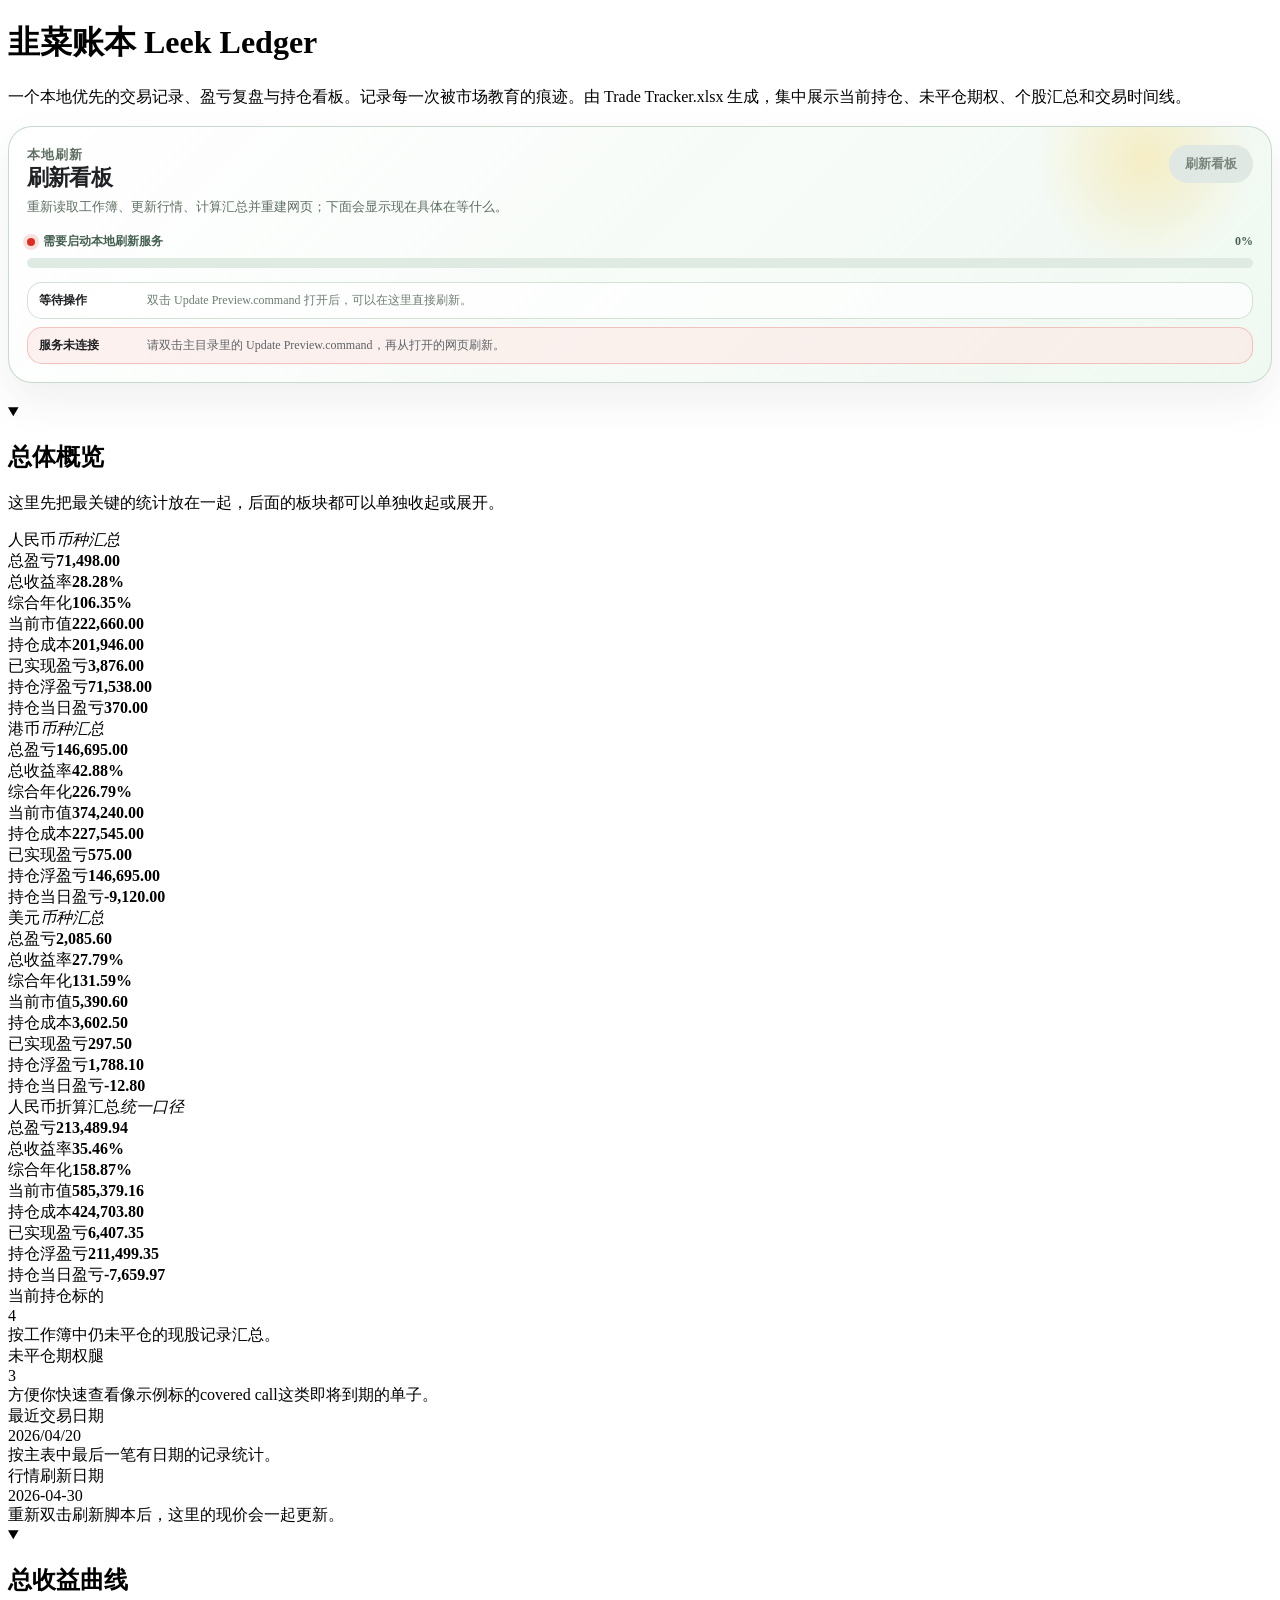
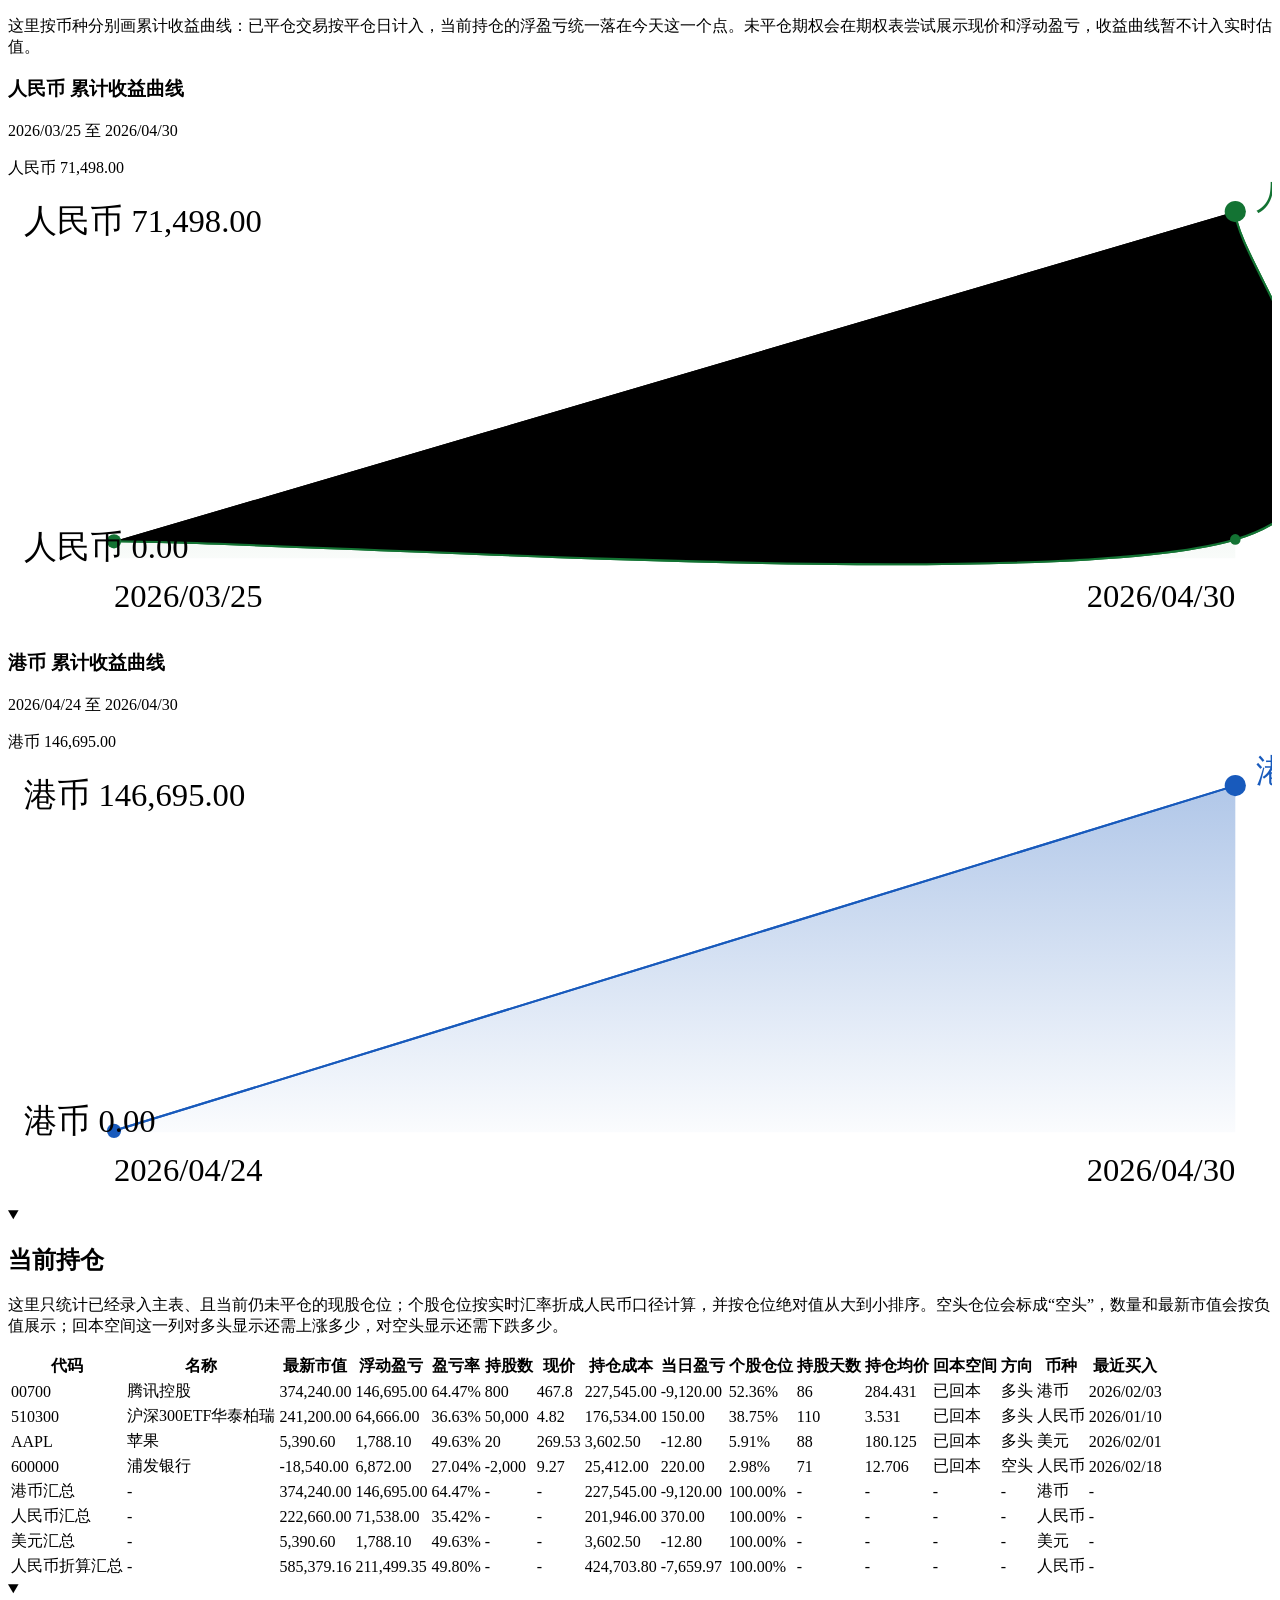
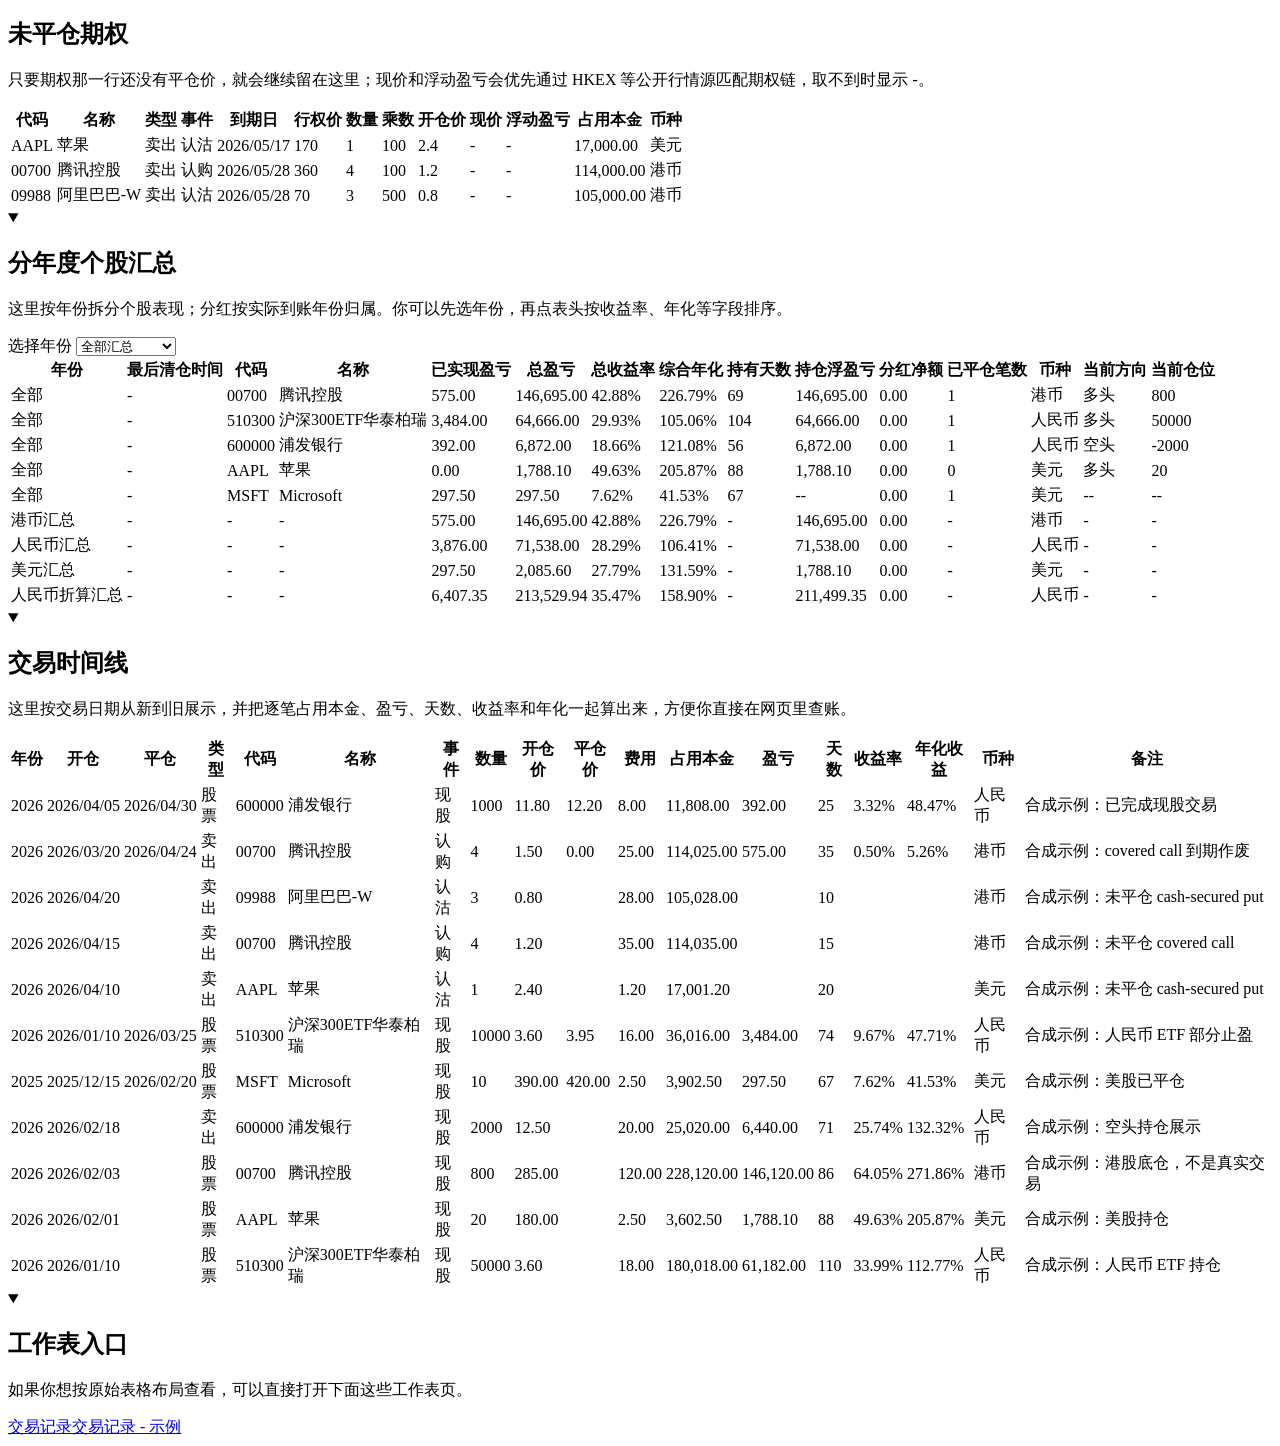
==== commit f2ad50e7: "Remove Futu OpenD quote fallback" ====
--- a/.trade-tracker/preview/index.html
+++ b/.trade-tracker/preview/index.html
@@ -507,7 +507,7 @@
             </div>
           </summary>
           <div class="section-body">
-            <div class="currency-overview-grid"><div class="currency-overview-card"><div class="currency-overview-head"><span>人民币</span><em>币种汇总</em></div><div class="currency-overview-primary"><div class="currency-overview-primary-row"><span>总盈亏</span><strong class="value-positive">71,498.00</strong></div><div class="currency-overview-primary-row"><span>总收益率</span><strong class="value-positive">28.28%</strong></div><div class="currency-overview-primary-row"><span>综合年化</span><strong class="value-positive">106.35%</strong></div></div><div class="currency-overview-details"><div class="currency-overview-row"><span>当前市值</span><strong>222,660.00</strong></div><div class="currency-overview-row"><span>持仓成本</span><strong>201,946.00</strong></div><div class="currency-overview-row"><span>已实现盈亏</span><strong class="value-positive">3,876.00</strong></div><div class="currency-overview-row"><span>持仓浮盈亏</span><strong class="value-positive">71,538.00</strong></div><div class="currency-overview-row"><span>持仓当日盈亏</span><strong class="value-positive">370.00</strong></div></div></div><div class="currency-overview-card"><div class="currency-overview-head"><span>港币</span><em>币种汇总</em></div><div class="currency-overview-primary"><div class="currency-overview-primary-row"><span>总盈亏</span><strong class="value-positive">146,695.00</strong></div><div class="currency-overview-primary-row"><span>总收益率</span><strong class="value-positive">42.88%</strong></div><div class="currency-overview-primary-row"><span>综合年化</span><strong class="value-positive">226.79%</strong></div></div><div class="currency-overview-details"><div class="currency-overview-row"><span>当前市值</span><strong>374,240.00</strong></div><div class="currency-overview-row"><span>持仓成本</span><strong>227,545.00</strong></div><div class="currency-overview-row"><span>已实现盈亏</span><strong class="value-positive">575.00</strong></div><div class="currency-overview-row"><span>持仓浮盈亏</span><strong class="value-positive">146,695.00</strong></div><div class="currency-overview-row"><span>持仓当日盈亏</span><strong class="value-negative">-9,120.00</strong></div></div></div><div class="currency-overview-card"><div class="currency-overview-head"><span>美元</span><em>币种汇总</em></div><div class="currency-overview-primary"><div class="currency-overview-primary-row"><span>总盈亏</span><strong class="value-positive">2,098.40</strong></div><div class="currency-overview-primary-row"><span>总收益率</span><strong class="value-positive">27.96%</strong></div><div class="currency-overview-primary-row"><span>综合年化</span><strong class="value-positive">132.40%</strong></div></div><div class="currency-overview-details"><div class="currency-overview-row"><span>当前市值</span><strong>5,403.40</strong></div><div class="currency-overview-row"><span>持仓成本</span><strong>3,602.50</strong></div><div class="currency-overview-row"><span>已实现盈亏</span><strong class="value-positive">297.50</strong></div><div class="currency-overview-row"><span>持仓浮盈亏</span><strong class="value-positive">1,800.90</strong></div><div class="currency-overview-row"><span>持仓当日盈亏</span><strong class="value-negative">-10.80</strong></div></div></div><div class="currency-overview-card currency-overview-cny-card"><div class="currency-overview-head"><span>人民币折算汇总</span><em>统一口径</em></div><div class="currency-overview-primary"><div class="currency-overview-primary-row"><span>总盈亏</span><strong class="value-positive">213,610.84</strong></div><div class="currency-overview-primary-row"><span>总收益率</span><strong class="value-positive">35.48%</strong></div><div class="currency-overview-primary-row"><span>综合年化</span><strong class="value-positive">158.94%</strong></div></div><div class="currency-overview-details"><div class="currency-overview-row"><span>当前市值</span><strong>585,552.18</strong></div><div class="currency-overview-row"><span>持仓成本</span><strong>424,756.52</strong></div><div class="currency-overview-row"><span>已实现盈亏</span><strong class="value-positive">6,408.06</strong></div><div class="currency-overview-row"><span>持仓浮盈亏</span><strong class="value-positive">211,619.66</strong></div><div class="currency-overview-row"><span>持仓当日盈亏</span><strong class="value-negative">-7,648.17</strong></div></div></div></div>
+            <div class="currency-overview-grid"><div class="currency-overview-card"><div class="currency-overview-head"><span>人民币</span><em>币种汇总</em></div><div class="currency-overview-primary"><div class="currency-overview-primary-row"><span>总盈亏</span><strong class="value-positive">71,498.00</strong></div><div class="currency-overview-primary-row"><span>总收益率</span><strong class="value-positive">28.28%</strong></div><div class="currency-overview-primary-row"><span>综合年化</span><strong class="value-positive">106.35%</strong></div></div><div class="currency-overview-details"><div class="currency-overview-row"><span>当前市值</span><strong>222,660.00</strong></div><div class="currency-overview-row"><span>持仓成本</span><strong>201,946.00</strong></div><div class="currency-overview-row"><span>已实现盈亏</span><strong class="value-positive">3,876.00</strong></div><div class="currency-overview-row"><span>持仓浮盈亏</span><strong class="value-positive">71,538.00</strong></div><div class="currency-overview-row"><span>持仓当日盈亏</span><strong class="value-positive">370.00</strong></div></div></div><div class="currency-overview-card"><div class="currency-overview-head"><span>港币</span><em>币种汇总</em></div><div class="currency-overview-primary"><div class="currency-overview-primary-row"><span>总盈亏</span><strong class="value-positive">146,695.00</strong></div><div class="currency-overview-primary-row"><span>总收益率</span><strong class="value-positive">42.88%</strong></div><div class="currency-overview-primary-row"><span>综合年化</span><strong class="value-positive">226.79%</strong></div></div><div class="currency-overview-details"><div class="currency-overview-row"><span>当前市值</span><strong>374,240.00</strong></div><div class="currency-overview-row"><span>持仓成本</span><strong>227,545.00</strong></div><div class="currency-overview-row"><span>已实现盈亏</span><strong class="value-positive">575.00</strong></div><div class="currency-overview-row"><span>持仓浮盈亏</span><strong class="value-positive">146,695.00</strong></div><div class="currency-overview-row"><span>持仓当日盈亏</span><strong class="value-negative">-9,120.00</strong></div></div></div><div class="currency-overview-card"><div class="currency-overview-head"><span>美元</span><em>币种汇总</em></div><div class="currency-overview-primary"><div class="currency-overview-primary-row"><span>总盈亏</span><strong class="value-positive">2,085.60</strong></div><div class="currency-overview-primary-row"><span>总收益率</span><strong class="value-positive">27.79%</strong></div><div class="currency-overview-primary-row"><span>综合年化</span><strong class="value-positive">131.59%</strong></div></div><div class="currency-overview-details"><div class="currency-overview-row"><span>当前市值</span><strong>5,390.60</strong></div><div class="currency-overview-row"><span>持仓成本</span><strong>3,602.50</strong></div><div class="currency-overview-row"><span>已实现盈亏</span><strong class="value-positive">297.50</strong></div><div class="currency-overview-row"><span>持仓浮盈亏</span><strong class="value-positive">1,788.10</strong></div><div class="currency-overview-row"><span>持仓当日盈亏</span><strong class="value-negative">-12.80</strong></div></div></div><div class="currency-overview-card currency-overview-cny-card"><div class="currency-overview-head"><span>人民币折算汇总</span><em>统一口径</em></div><div class="currency-overview-primary"><div class="currency-overview-primary-row"><span>总盈亏</span><strong class="value-positive">213,489.94</strong></div><div class="currency-overview-primary-row"><span>总收益率</span><strong class="value-positive">35.46%</strong></div><div class="currency-overview-primary-row"><span>综合年化</span><strong class="value-positive">158.87%</strong></div></div><div class="currency-overview-details"><div class="currency-overview-row"><span>当前市值</span><strong>585,379.16</strong></div><div class="currency-overview-row"><span>持仓成本</span><strong>424,703.80</strong></div><div class="currency-overview-row"><span>已实现盈亏</span><strong class="value-positive">6,407.35</strong></div><div class="currency-overview-row"><span>持仓浮盈亏</span><strong class="value-positive">211,499.35</strong></div><div class="currency-overview-row"><span>持仓当日盈亏</span><strong class="value-negative">-7,659.97</strong></div></div></div></div>
 <div class="dashboard-grid overview-utility-grid">
 <div class="metric-card metric-card-mini">
     <div class="metric-label">当前持仓标的</div>
@@ -630,7 +630,7 @@
     <tbody>
 
 
-      <tr><td class="text">00700</td><td class="text">腾讯控股</td><td class="value-positive money" data-sort-value="326000.464">374,240.00</td><td class="value-positive money" data-sort-value="146695">146,695.00</td><td class="value-positive percent" data-sort-value="0.644685666571">64.47%</td><td class="num" data-sort-value="800">800</td><td class="money" data-sort-value="467.8">467.8</td><td class="money" data-sort-value="227545">227,545.00</td><td class="value-negative money" data-sort-value="-9120">-9,120.00</td><td class="percent" data-sort-value="0.523584350088">52.36%</td><td class="num" data-sort-value="86">86</td><td class="money" data-sort-value="284.43125">284.431</td><td class="percent" data-sort-value="-0.391981081659">已回本</td><td class="text">多头</td><td class="ccy">港币</td><td class="text">2026/02/03</td></tr><tr><td class="text">510300</td><td class="text">沪深300ETF华泰柏瑞</td><td class="value-positive money" data-sort-value="241200">241,200.00</td><td class="value-positive money" data-sort-value="64666">64,666.00</td><td class="value-positive percent" data-sort-value="0.366309039618">36.63%</td><td class="num" data-sort-value="50000">50,000</td><td class="money" data-sort-value="4.82">4.82</td><td class="money" data-sort-value="176534">176,534.00</td><td class="value-positive money" data-sort-value="150">150.00</td><td class="percent" data-sort-value="0.387387624213">38.74%</td><td class="num" data-sort-value="110">110</td><td class="money" data-sort-value="3.53068">3.531</td><td class="percent" data-sort-value="-0.268101160862">已回本</td><td class="text">多头</td><td class="ccy">人民币</td><td class="text">2026/01/10</td></tr><tr><td class="text">AAPL</td><td class="text">苹果</td><td class="value-positive money" data-sort-value="36891.7135">5,403.40</td><td class="value-positive money" data-sort-value="1800.9">1,800.90</td><td class="value-positive percent" data-sort-value="0.499902845246">49.99%</td><td class="num" data-sort-value="20">20</td><td class="money" data-sort-value="270.17">270.17</td><td class="money" data-sort-value="3602.5">3,602.50</td><td class="value-negative money" data-sort-value="-10.8">-10.80</td><td class="percent" data-sort-value="0.059251215779">5.93%</td><td class="num" data-sort-value="88">88</td><td class="money" data-sort-value="180.125">180.125</td><td class="percent" data-sort-value="-0.333290150646">已回本</td><td class="text">多头</td><td class="ccy">美元</td><td class="text">2026/02/01</td></tr><tr><td class="text">600000</td><td class="text">浦发银行</td><td class="value-negative money" data-sort-value="-18540">-18,540.00</td><td class="value-positive money" data-sort-value="6872">6,872.00</td><td class="value-positive percent" data-sort-value="0.270423422005">27.04%</td><td class="num" data-sort-value="-2000">-2,000</td><td class="money" data-sort-value="9.27">9.27</td><td class="money" data-sort-value="25412">25,412.00</td><td class="value-positive money" data-sort-value="220">220.00</td><td class="percent" data-sort-value="0.0297768099208">2.98%</td><td class="num" data-sort-value="71">71</td><td class="money" data-sort-value="12.706">12.706</td><td class="percent" data-sort-value="-0.270423422005">已回本</td><td class="text">空头</td><td class="ccy">人民币</td><td class="text">2026/02/18</td></tr>
+      <tr><td class="text">00700</td><td class="text">腾讯控股</td><td class="value-positive money" data-sort-value="325925.616">374,240.00</td><td class="value-positive money" data-sort-value="146695">146,695.00</td><td class="value-positive percent" data-sort-value="0.644685666571">64.47%</td><td class="num" data-sort-value="800">800</td><td class="money" data-sort-value="467.8">467.8</td><td class="money" data-sort-value="227545">227,545.00</td><td class="value-negative money" data-sort-value="-9120">-9,120.00</td><td class="percent" data-sort-value="0.523609642016">52.36%</td><td class="num" data-sort-value="86">86</td><td class="money" data-sort-value="284.43125">284.431</td><td class="percent" data-sort-value="-0.391981081659">已回本</td><td class="text">多头</td><td class="ccy">港币</td><td class="text">2026/02/03</td></tr><tr><td class="text">510300</td><td class="text">沪深300ETF华泰柏瑞</td><td class="value-positive money" data-sort-value="241200">241,200.00</td><td class="value-positive money" data-sort-value="64666">64,666.00</td><td class="value-positive percent" data-sort-value="0.366309039618">36.63%</td><td class="num" data-sort-value="50000">50,000</td><td class="money" data-sort-value="4.82">4.82</td><td class="money" data-sort-value="176534">176,534.00</td><td class="value-positive money" data-sort-value="150">150.00</td><td class="percent" data-sort-value="0.387495304003">38.75%</td><td class="num" data-sort-value="110">110</td><td class="money" data-sort-value="3.53068">3.531</td><td class="percent" data-sort-value="-0.268101160862">已回本</td><td class="text">多头</td><td class="ccy">人民币</td><td class="text">2026/01/10</td></tr><tr><td class="text">AAPL</td><td class="text">苹果</td><td class="value-positive money" data-sort-value="36793.5403">5,390.60</td><td class="value-positive money" data-sort-value="1788.1">1,788.10</td><td class="value-positive percent" data-sort-value="0.496349757113">49.63%</td><td class="num" data-sort-value="20">20</td><td class="money" data-sort-value="269.53">269.53</td><td class="money" data-sort-value="3602.5">3,602.50</td><td class="value-negative money" data-sort-value="-12.8">-12.80</td><td class="percent" data-sort-value="0.0591099671803">5.91%</td><td class="num" data-sort-value="88">88</td><td class="money" data-sort-value="180.125">180.125</td><td class="percent" data-sort-value="-0.331707045598">已回本</td><td class="text">多头</td><td class="ccy">美元</td><td class="text">2026/02/01</td></tr><tr><td class="text">600000</td><td class="text">浦发银行</td><td class="value-negative money" data-sort-value="-18540">-18,540.00</td><td class="value-positive money" data-sort-value="6872">6,872.00</td><td class="value-positive percent" data-sort-value="0.270423422005">27.04%</td><td class="num" data-sort-value="-2000">-2,000</td><td class="money" data-sort-value="9.27">9.27</td><td class="money" data-sort-value="25412">25,412.00</td><td class="value-positive money" data-sort-value="220">220.00</td><td class="percent" data-sort-value="0.0297850868002">2.98%</td><td class="num" data-sort-value="71">71</td><td class="money" data-sort-value="12.706">12.706</td><td class="percent" data-sort-value="-0.270423422005">已回本</td><td class="text">空头</td><td class="ccy">人民币</td><td class="text">2026/02/18</td></tr>
 
 
     </tbody>
@@ -645,7 +645,7 @@
             <div class="section-head">
               <div>
                 <h2 class="section-title">未平仓期权</h2>
-                <p class="section-note">只要期权那一行还没有平仓价，就会继续留在这里；现价和浮动盈亏会优先通过 HKEX 等公开行情源匹配期权链，Futu OpenD 仅作为兜底，取不到时显示 -。</p>
+                <p class="section-note">只要期权那一行还没有平仓价，就会继续留在这里；现价和浮动盈亏会优先通过 HKEX 等公开行情源匹配期权链，取不到时显示 -。</p>
               </div>
               <span class="section-toggle" aria-hidden="true"></span>
             </div>
@@ -692,7 +692,7 @@
     </thead>
     <tbody>
 
-      <tr data-year="total" data-capital="342145.0000000000" data-capital-days="23609195.0000000000" data-total-pnl="146695.0000000000"><td class="text">全部</td><td class="text">-</td><td class="text">00700</td><td class="text">腾讯控股</td><td class="money value-positive">575.00</td><td class="money value-positive">146,695.00</td><td class="percent value-positive">42.88%</td><td class="percent value-positive">226.79%</td><td class="num" data-sort-value="69.0034780575">69</td><td class="money value-positive">146,695.00</td><td class="money value-zero">0.00</td><td class="num">1</td><td class="ccy">港币</td><td class="text">多头</td><td class="num">800</td></tr><tr data-year="total" data-capital="216034.0000000000" data-capital-days="22467164.0000000000" data-total-pnl="64666.0000000000"><td class="text">全部</td><td class="text">-</td><td class="text">510300</td><td class="text">沪深300ETF华泰柏瑞</td><td class="money value-positive">3,484.00</td><td class="money value-positive">64,666.00</td><td class="percent value-positive">29.93%</td><td class="percent value-positive">105.06%</td><td class="num" data-sort-value="103.998278049">104</td><td class="money value-positive">64,666.00</td><td class="money value-zero">0.00</td><td class="num">1</td><td class="ccy">人民币</td><td class="text">多头</td><td class="num">50000</td></tr><tr data-year="total" data-capital="36828.0000000000" data-capital-days="2071620.0000000000" data-total-pnl="6872.0000000000"><td class="text">全部</td><td class="text">-</td><td class="text">600000</td><td class="text">浦发银行</td><td class="money value-positive">392.00</td><td class="money value-positive">6,872.00</td><td class="percent value-positive">18.66%</td><td class="percent value-positive">121.08%</td><td class="num" data-sort-value="56.2512218964">56</td><td class="money value-positive">6,872.00</td><td class="money value-zero">0.00</td><td class="num">1</td><td class="ccy">人民币</td><td class="text">空头</td><td class="num">-2000</td></tr><tr data-year="total" data-capital="3602.5000000000" data-capital-days="317020.0000000000" data-total-pnl="1800.9000000000"><td class="text">全部</td><td class="text">-</td><td class="text">AAPL</td><td class="text">苹果</td><td class="money value-zero">0.00</td><td class="money value-positive">1,800.90</td><td class="percent value-positive">49.99%</td><td class="percent value-positive">207.35%</td><td class="num" data-sort-value="88">88</td><td class="money value-positive">1,800.90</td><td class="money value-zero">0.00</td><td class="num">0</td><td class="ccy">美元</td><td class="text">多头</td><td class="num">20</td></tr><tr data-year="total" data-capital="3902.5000000000" data-capital-days="261467.5000000000" data-total-pnl="297.5000000000"><td class="text">全部</td><td class="text">-</td><td class="text">MSFT</td><td class="text">Microsoft</td><td class="money value-positive">297.50</td><td class="money value-positive">297.50</td><td class="percent value-positive">7.62%</td><td class="percent value-positive">41.53%</td><td class="num" data-sort-value="67">67</td><td class="money">--</td><td class="money value-zero">0.00</td><td class="num">1</td><td class="ccy">美元</td><td class="text">--</td><td class="num">--</td></tr><tr data-year="2026" data-capital="342145.0000000000" data-capital-days="23609195.0000000000" data-total-pnl="146695.0000000000"><td class="text">2026</td><td class="text">-</td><td class="text">00700</td><td class="text">腾讯控股</td><td class="money value-positive">575.00</td><td class="money value-positive">146,695.00</td><td class="percent value-positive">42.88%</td><td class="percent value-positive">226.79%</td><td class="num" data-sort-value="69.0034780575">69</td><td class="money value-positive">146,695.00</td><td class="money value-zero">0.00</td><td class="num">1</td><td class="ccy">港币</td><td class="text">多头</td><td class="num">800</td></tr><tr data-year="2026" data-capital="216034.0000000000" data-capital-days="22467164.0000000000" data-total-pnl="64666.0000000000"><td class="text">2026</td><td class="text">-</td><td class="text">510300</td><td class="text">沪深300ETF华泰柏瑞</td><td class="money value-positive">3,484.00</td><td class="money value-positive">64,666.00</td><td class="percent value-positive">29.93%</td><td class="percent value-positive">105.06%</td><td class="num" data-sort-value="103.998278049">104</td><td class="money value-positive">64,666.00</td><td class="money value-zero">0.00</td><td class="num">1</td><td class="ccy">人民币</td><td class="text">多头</td><td class="num">50000</td></tr><tr data-year="2026" data-capital="36828.0000000000" data-capital-days="2071620.0000000000" data-total-pnl="6872.0000000000"><td class="text">2026</td><td class="text">-</td><td class="text">600000</td><td class="text">浦发银行</td><td class="money value-positive">392.00</td><td class="money value-positive">6,872.00</td><td class="percent value-positive">18.66%</td><td class="percent value-positive">121.08%</td><td class="num" data-sort-value="56.2512218964">56</td><td class="money value-positive">6,872.00</td><td class="money value-zero">0.00</td><td class="num">1</td><td class="ccy">人民币</td><td class="text">空头</td><td class="num">-2000</td></tr><tr data-year="2026" data-capital="3602.5000000000" data-capital-days="317020.0000000000" data-total-pnl="1800.9000000000"><td class="text">2026</td><td class="text">-</td><td class="text">AAPL</td><td class="text">苹果</td><td class="money value-zero">0.00</td><td class="money value-positive">1,800.90</td><td class="percent value-positive">49.99%</td><td class="percent value-positive">207.35%</td><td class="num" data-sort-value="88">88</td><td class="money value-positive">1,800.90</td><td class="money value-zero">0.00</td><td class="num">0</td><td class="ccy">美元</td><td class="text">多头</td><td class="num">20</td></tr><tr data-year="2025" data-capital="3902.5000000000" data-capital-days="261467.5000000000" data-total-pnl="297.5000000000"><td class="text">2025</td><td class="text">-</td><td class="text">MSFT</td><td class="text">Microsoft</td><td class="money value-positive">297.50</td><td class="money value-positive">297.50</td><td class="percent value-positive">7.62%</td><td class="percent value-positive">41.53%</td><td class="num" data-sort-value="67">67</td><td class="money">--</td><td class="money value-zero">0.00</td><td class="num">1</td><td class="ccy">美元</td><td class="text">--</td><td class="num">--</td></tr>
+      <tr data-year="total" data-capital="342145.0000000000" data-capital-days="23609195.0000000000" data-total-pnl="146695.0000000000"><td class="text">全部</td><td class="text">-</td><td class="text">00700</td><td class="text">腾讯控股</td><td class="money value-positive">575.00</td><td class="money value-positive">146,695.00</td><td class="percent value-positive">42.88%</td><td class="percent value-positive">226.79%</td><td class="num" data-sort-value="69.0034780575">69</td><td class="money value-positive">146,695.00</td><td class="money value-zero">0.00</td><td class="num">1</td><td class="ccy">港币</td><td class="text">多头</td><td class="num">800</td></tr><tr data-year="total" data-capital="216034.0000000000" data-capital-days="22467164.0000000000" data-total-pnl="64666.0000000000"><td class="text">全部</td><td class="text">-</td><td class="text">510300</td><td class="text">沪深300ETF华泰柏瑞</td><td class="money value-positive">3,484.00</td><td class="money value-positive">64,666.00</td><td class="percent value-positive">29.93%</td><td class="percent value-positive">105.06%</td><td class="num" data-sort-value="103.998278049">104</td><td class="money value-positive">64,666.00</td><td class="money value-zero">0.00</td><td class="num">1</td><td class="ccy">人民币</td><td class="text">多头</td><td class="num">50000</td></tr><tr data-year="total" data-capital="36828.0000000000" data-capital-days="2071620.0000000000" data-total-pnl="6872.0000000000"><td class="text">全部</td><td class="text">-</td><td class="text">600000</td><td class="text">浦发银行</td><td class="money value-positive">392.00</td><td class="money value-positive">6,872.00</td><td class="percent value-positive">18.66%</td><td class="percent value-positive">121.08%</td><td class="num" data-sort-value="56.2512218964">56</td><td class="money value-positive">6,872.00</td><td class="money value-zero">0.00</td><td class="num">1</td><td class="ccy">人民币</td><td class="text">空头</td><td class="num">-2000</td></tr><tr data-year="total" data-capital="3602.5000000000" data-capital-days="317020.0000000000" data-total-pnl="1788.1000000000"><td class="text">全部</td><td class="text">-</td><td class="text">AAPL</td><td class="text">苹果</td><td class="money value-zero">0.00</td><td class="money value-positive">1,788.10</td><td class="percent value-positive">49.63%</td><td class="percent value-positive">205.87%</td><td class="num" data-sort-value="88">88</td><td class="money value-positive">1,788.10</td><td class="money value-zero">0.00</td><td class="num">0</td><td class="ccy">美元</td><td class="text">多头</td><td class="num">20</td></tr><tr data-year="total" data-capital="3902.5000000000" data-capital-days="261467.5000000000" data-total-pnl="297.5000000000"><td class="text">全部</td><td class="text">-</td><td class="text">MSFT</td><td class="text">Microsoft</td><td class="money value-positive">297.50</td><td class="money value-positive">297.50</td><td class="percent value-positive">7.62%</td><td class="percent value-positive">41.53%</td><td class="num" data-sort-value="67">67</td><td class="money">--</td><td class="money value-zero">0.00</td><td class="num">1</td><td class="ccy">美元</td><td class="text">--</td><td class="num">--</td></tr><tr data-year="2026" data-capital="342145.0000000000" data-capital-days="23609195.0000000000" data-total-pnl="146695.0000000000"><td class="text">2026</td><td class="text">-</td><td class="text">00700</td><td class="text">腾讯控股</td><td class="money value-positive">575.00</td><td class="money value-positive">146,695.00</td><td class="percent value-positive">42.88%</td><td class="percent value-positive">226.79%</td><td class="num" data-sort-value="69.0034780575">69</td><td class="money value-positive">146,695.00</td><td class="money value-zero">0.00</td><td class="num">1</td><td class="ccy">港币</td><td class="text">多头</td><td class="num">800</td></tr><tr data-year="2026" data-capital="216034.0000000000" data-capital-days="22467164.0000000000" data-total-pnl="64666.0000000000"><td class="text">2026</td><td class="text">-</td><td class="text">510300</td><td class="text">沪深300ETF华泰柏瑞</td><td class="money value-positive">3,484.00</td><td class="money value-positive">64,666.00</td><td class="percent value-positive">29.93%</td><td class="percent value-positive">105.06%</td><td class="num" data-sort-value="103.998278049">104</td><td class="money value-positive">64,666.00</td><td class="money value-zero">0.00</td><td class="num">1</td><td class="ccy">人民币</td><td class="text">多头</td><td class="num">50000</td></tr><tr data-year="2026" data-capital="36828.0000000000" data-capital-days="2071620.0000000000" data-total-pnl="6872.0000000000"><td class="text">2026</td><td class="text">-</td><td class="text">600000</td><td class="text">浦发银行</td><td class="money value-positive">392.00</td><td class="money value-positive">6,872.00</td><td class="percent value-positive">18.66%</td><td class="percent value-positive">121.08%</td><td class="num" data-sort-value="56.2512218964">56</td><td class="money value-positive">6,872.00</td><td class="money value-zero">0.00</td><td class="num">1</td><td class="ccy">人民币</td><td class="text">空头</td><td class="num">-2000</td></tr><tr data-year="2026" data-capital="3602.5000000000" data-capital-days="317020.0000000000" data-total-pnl="1788.1000000000"><td class="text">2026</td><td class="text">-</td><td class="text">AAPL</td><td class="text">苹果</td><td class="money value-zero">0.00</td><td class="money value-positive">1,788.10</td><td class="percent value-positive">49.63%</td><td class="percent value-positive">205.87%</td><td class="num" data-sort-value="88">88</td><td class="money value-positive">1,788.10</td><td class="money value-zero">0.00</td><td class="num">0</td><td class="ccy">美元</td><td class="text">多头</td><td class="num">20</td></tr><tr data-year="2025" data-capital="3902.5000000000" data-capital-days="261467.5000000000" data-total-pnl="297.5000000000"><td class="text">2025</td><td class="text">-</td><td class="text">MSFT</td><td class="text">Microsoft</td><td class="money value-positive">297.50</td><td class="money value-positive">297.50</td><td class="percent value-positive">7.62%</td><td class="percent value-positive">41.53%</td><td class="num" data-sort-value="67">67</td><td class="money">--</td><td class="money value-zero">0.00</td><td class="num">1</td><td class="ccy">美元</td><td class="text">--</td><td class="num">--</td></tr>
 
     </tbody>
     <tfoot><tr class="summary-footer"><td class="text">-</td><td class="text">-</td><td class="text">-</td><td class="text">-</td><td class="money">-</td><td class="money">-</td><td class="percent">-</td><td class="percent">-</td><td class="num">-</td><td class="money">-</td><td class="money">-</td><td class="num">-</td><td class="ccy">-</td><td class="text">-</td><td class="num">-</td></tr></tfoot>
@@ -718,7 +718,7 @@
       <tr><th class="text" data-sort-type="number">年份</th><th class="text" data-sort-type="date">开仓</th><th class="text" data-sort-type="date">平仓</th><th class="text" data-sort-type="text">类型</th><th class="text" data-sort-type="text">代码</th><th class="text" data-sort-type="text">名称</th><th class="text" data-sort-type="text">事件</th><th class="num" data-sort-type="number">数量</th><th class="money" data-sort-type="number">开仓价</th><th class="money" data-sort-type="number">平仓价</th><th class="money" data-sort-type="number">费用</th><th class="money" data-sort-type="number">占用本金</th><th class="money" data-sort-type="number">盈亏</th><th class="num" data-sort-type="number">天数</th><th class="percent" data-sort-type="number">收益率</th><th class="percent" data-sort-type="number">年化收益</th><th class="ccy" data-sort-type="text">币种</th><th class="text" data-sort-type="text">备注</th></tr>
     </thead>
     <tbody>
-      <tr><td class="text">2026</td><td class="text">2026/04/05</td><td class="text">2026/04/30</td><td class="text">股票</td><td class="text">600000</td><td class="text">浦发银行</td><td class="text">现股</td><td class="num">1000</td><td class="money">11.80</td><td class="money">12.20</td><td class="money">8.00</td><td class="money">11,808.00</td><td class="money value-positive">392.00</td><td class="num">25</td><td class="percent value-positive">3.32%</td><td class="percent value-positive">48.47%</td><td class="ccy">人民币</td><td class="text">合成示例：已完成现股交易</td></tr><tr><td class="text">2026</td><td class="text">2026/03/20</td><td class="text">2026/04/24</td><td class="text">卖出</td><td class="text">00700</td><td class="text">腾讯控股</td><td class="text">认购</td><td class="num">4</td><td class="money">1.50</td><td class="money">0.00</td><td class="money">25.00</td><td class="money">114,025.00</td><td class="money value-positive">575.00</td><td class="num">35</td><td class="percent value-positive">0.50%</td><td class="percent value-positive">5.26%</td><td class="ccy">港币</td><td class="text">合成示例：covered call 到期作废</td></tr><tr><td class="text">2026</td><td class="text">2026/04/20</td><td class="text"></td><td class="text">卖出</td><td class="text">09988</td><td class="text">阿里巴巴-W</td><td class="text">认沽</td><td class="num">3</td><td class="money">0.80</td><td class="money"></td><td class="money">28.00</td><td class="money">105,028.00</td><td class="money"></td><td class="num">10</td><td class="percent"></td><td class="percent"></td><td class="ccy">港币</td><td class="text">合成示例：未平仓 cash-secured put</td></tr><tr><td class="text">2026</td><td class="text">2026/04/15</td><td class="text"></td><td class="text">卖出</td><td class="text">00700</td><td class="text">腾讯控股</td><td class="text">认购</td><td class="num">4</td><td class="money">1.20</td><td class="money"></td><td class="money">35.00</td><td class="money">114,035.00</td><td class="money"></td><td class="num">15</td><td class="percent"></td><td class="percent"></td><td class="ccy">港币</td><td class="text">合成示例：未平仓 covered call</td></tr><tr><td class="text">2026</td><td class="text">2026/04/10</td><td class="text"></td><td class="text">卖出</td><td class="text">AAPL</td><td class="text">苹果</td><td class="text">认沽</td><td class="num">1</td><td class="money">2.40</td><td class="money"></td><td class="money">1.20</td><td class="money">17,001.20</td><td class="money"></td><td class="num">20</td><td class="percent"></td><td class="percent"></td><td class="ccy">美元</td><td class="text">合成示例：未平仓 cash-secured put</td></tr><tr><td class="text">2026</td><td class="text">2026/01/10</td><td class="text">2026/03/25</td><td class="text">股票</td><td class="text">510300</td><td class="text">沪深300ETF华泰柏瑞</td><td class="text">现股</td><td class="num">10000</td><td class="money">3.60</td><td class="money">3.95</td><td class="money">16.00</td><td class="money">36,016.00</td><td class="money value-positive">3,484.00</td><td class="num">74</td><td class="percent value-positive">9.67%</td><td class="percent value-positive">47.71%</td><td class="ccy">人民币</td><td class="text">合成示例：人民币 ETF 部分止盈</td></tr><tr><td class="text">2025</td><td class="text">2025/12/15</td><td class="text">2026/02/20</td><td class="text">股票</td><td class="text">MSFT</td><td class="text">Microsoft</td><td class="text">现股</td><td class="num">10</td><td class="money">390.00</td><td class="money">420.00</td><td class="money">2.50</td><td class="money">3,902.50</td><td class="money value-positive">297.50</td><td class="num">67</td><td class="percent value-positive">7.62%</td><td class="percent value-positive">41.53%</td><td class="ccy">美元</td><td class="text">合成示例：美股已平仓</td></tr><tr><td class="text">2026</td><td class="text">2026/02/18</td><td class="text"></td><td class="text">卖出</td><td class="text">600000</td><td class="text">浦发银行</td><td class="text">现股</td><td class="num">2000</td><td class="money">12.50</td><td class="money"></td><td class="money">20.00</td><td class="money">25,020.00</td><td class="money value-positive">6,440.00</td><td class="num">71</td><td class="percent value-positive">25.74%</td><td class="percent value-positive">132.32%</td><td class="ccy">人民币</td><td class="text">合成示例：空头持仓展示</td></tr><tr><td class="text">2026</td><td class="text">2026/02/03</td><td class="text"></td><td class="text">股票</td><td class="text">00700</td><td class="text">腾讯控股</td><td class="text">现股</td><td class="num">800</td><td class="money">285.00</td><td class="money"></td><td class="money">120.00</td><td class="money">228,120.00</td><td class="money value-positive">146,120.00</td><td class="num">86</td><td class="percent value-positive">64.05%</td><td class="percent value-positive">271.86%</td><td class="ccy">港币</td><td class="text">合成示例：港股底仓，不是真实交易</td></tr><tr><td class="text">2026</td><td class="text">2026/02/01</td><td class="text"></td><td class="text">股票</td><td class="text">AAPL</td><td class="text">苹果</td><td class="text">现股</td><td class="num">20</td><td class="money">180.00</td><td class="money"></td><td class="money">2.50</td><td class="money">3,602.50</td><td class="money value-positive">1,800.90</td><td class="num">88</td><td class="percent value-positive">49.99%</td><td class="percent value-positive">207.35%</td><td class="ccy">美元</td><td class="text">合成示例：美股持仓</td></tr><tr><td class="text">2026</td><td class="text">2026/01/10</td><td class="text"></td><td class="text">股票</td><td class="text">510300</td><td class="text">沪深300ETF华泰柏瑞</td><td class="text">现股</td><td class="num">50000</td><td class="money">3.60</td><td class="money"></td><td class="money">18.00</td><td class="money">180,018.00</td><td class="money value-positive">61,182.00</td><td class="num">110</td><td class="percent value-positive">33.99%</td><td class="percent value-positive">112.77%</td><td class="ccy">人民币</td><td class="text">合成示例：人民币 ETF 持仓</td></tr>
+      <tr><td class="text">2026</td><td class="text">2026/04/05</td><td class="text">2026/04/30</td><td class="text">股票</td><td class="text">600000</td><td class="text">浦发银行</td><td class="text">现股</td><td class="num">1000</td><td class="money">11.80</td><td class="money">12.20</td><td class="money">8.00</td><td class="money">11,808.00</td><td class="money value-positive">392.00</td><td class="num">25</td><td class="percent value-positive">3.32%</td><td class="percent value-positive">48.47%</td><td class="ccy">人民币</td><td class="text">合成示例：已完成现股交易</td></tr><tr><td class="text">2026</td><td class="text">2026/03/20</td><td class="text">2026/04/24</td><td class="text">卖出</td><td class="text">00700</td><td class="text">腾讯控股</td><td class="text">认购</td><td class="num">4</td><td class="money">1.50</td><td class="money">0.00</td><td class="money">25.00</td><td class="money">114,025.00</td><td class="money value-positive">575.00</td><td class="num">35</td><td class="percent value-positive">0.50%</td><td class="percent value-positive">5.26%</td><td class="ccy">港币</td><td class="text">合成示例：covered call 到期作废</td></tr><tr><td class="text">2026</td><td class="text">2026/04/20</td><td class="text"></td><td class="text">卖出</td><td class="text">09988</td><td class="text">阿里巴巴-W</td><td class="text">认沽</td><td class="num">3</td><td class="money">0.80</td><td class="money"></td><td class="money">28.00</td><td class="money">105,028.00</td><td class="money"></td><td class="num">10</td><td class="percent"></td><td class="percent"></td><td class="ccy">港币</td><td class="text">合成示例：未平仓 cash-secured put</td></tr><tr><td class="text">2026</td><td class="text">2026/04/15</td><td class="text"></td><td class="text">卖出</td><td class="text">00700</td><td class="text">腾讯控股</td><td class="text">认购</td><td class="num">4</td><td class="money">1.20</td><td class="money"></td><td class="money">35.00</td><td class="money">114,035.00</td><td class="money"></td><td class="num">15</td><td class="percent"></td><td class="percent"></td><td class="ccy">港币</td><td class="text">合成示例：未平仓 covered call</td></tr><tr><td class="text">2026</td><td class="text">2026/04/10</td><td class="text"></td><td class="text">卖出</td><td class="text">AAPL</td><td class="text">苹果</td><td class="text">认沽</td><td class="num">1</td><td class="money">2.40</td><td class="money"></td><td class="money">1.20</td><td class="money">17,001.20</td><td class="money"></td><td class="num">20</td><td class="percent"></td><td class="percent"></td><td class="ccy">美元</td><td class="text">合成示例：未平仓 cash-secured put</td></tr><tr><td class="text">2026</td><td class="text">2026/01/10</td><td class="text">2026/03/25</td><td class="text">股票</td><td class="text">510300</td><td class="text">沪深300ETF华泰柏瑞</td><td class="text">现股</td><td class="num">10000</td><td class="money">3.60</td><td class="money">3.95</td><td class="money">16.00</td><td class="money">36,016.00</td><td class="money value-positive">3,484.00</td><td class="num">74</td><td class="percent value-positive">9.67%</td><td class="percent value-positive">47.71%</td><td class="ccy">人民币</td><td class="text">合成示例：人民币 ETF 部分止盈</td></tr><tr><td class="text">2025</td><td class="text">2025/12/15</td><td class="text">2026/02/20</td><td class="text">股票</td><td class="text">MSFT</td><td class="text">Microsoft</td><td class="text">现股</td><td class="num">10</td><td class="money">390.00</td><td class="money">420.00</td><td class="money">2.50</td><td class="money">3,902.50</td><td class="money value-positive">297.50</td><td class="num">67</td><td class="percent value-positive">7.62%</td><td class="percent value-positive">41.53%</td><td class="ccy">美元</td><td class="text">合成示例：美股已平仓</td></tr><tr><td class="text">2026</td><td class="text">2026/02/18</td><td class="text"></td><td class="text">卖出</td><td class="text">600000</td><td class="text">浦发银行</td><td class="text">现股</td><td class="num">2000</td><td class="money">12.50</td><td class="money"></td><td class="money">20.00</td><td class="money">25,020.00</td><td class="money value-positive">6,440.00</td><td class="num">71</td><td class="percent value-positive">25.74%</td><td class="percent value-positive">132.32%</td><td class="ccy">人民币</td><td class="text">合成示例：空头持仓展示</td></tr><tr><td class="text">2026</td><td class="text">2026/02/03</td><td class="text"></td><td class="text">股票</td><td class="text">00700</td><td class="text">腾讯控股</td><td class="text">现股</td><td class="num">800</td><td class="money">285.00</td><td class="money"></td><td class="money">120.00</td><td class="money">228,120.00</td><td class="money value-positive">146,120.00</td><td class="num">86</td><td class="percent value-positive">64.05%</td><td class="percent value-positive">271.86%</td><td class="ccy">港币</td><td class="text">合成示例：港股底仓，不是真实交易</td></tr><tr><td class="text">2026</td><td class="text">2026/02/01</td><td class="text"></td><td class="text">股票</td><td class="text">AAPL</td><td class="text">苹果</td><td class="text">现股</td><td class="num">20</td><td class="money">180.00</td><td class="money"></td><td class="money">2.50</td><td class="money">3,602.50</td><td class="money value-positive">1,788.10</td><td class="num">88</td><td class="percent value-positive">49.63%</td><td class="percent value-positive">205.87%</td><td class="ccy">美元</td><td class="text">合成示例：美股持仓</td></tr><tr><td class="text">2026</td><td class="text">2026/01/10</td><td class="text"></td><td class="text">股票</td><td class="text">510300</td><td class="text">沪深300ETF华泰柏瑞</td><td class="text">现股</td><td class="num">50000</td><td class="money">3.60</td><td class="money"></td><td class="money">18.00</td><td class="money">180,018.00</td><td class="money value-positive">61,182.00</td><td class="num">110</td><td class="percent value-positive">33.99%</td><td class="percent value-positive">112.77%</td><td class="ccy">人民币</td><td class="text">合成示例：人民币 ETF 持仓</td></tr>
     </tbody>
 
   </table>
@@ -1152,7 +1152,7 @@
         <script>
         /* Codex summary CNY settlement footer */
         (function addSummarySettlementRows() {
-          const fxRatesToCny = {"人民币": 1.0, "港币": 0.8711, "美元": 6.8275};
+          const fxRatesToCny = {"人民币": 1.0, "港币": 0.8709, "美元": 6.8255};
           const moneyLabels = new Set(['分红净额', '已实现盈亏', '浮动盈亏', '持仓浮盈亏', '总盈亏', '最新市值', '当日盈亏', '持仓成本']);
           const toneLabels = new Set(['分红净额', '已实现盈亏', '浮动盈亏', '持仓浮盈亏', '总盈亏', '当日盈亏', '盈亏率', '总收益率', '综合年化']);
 
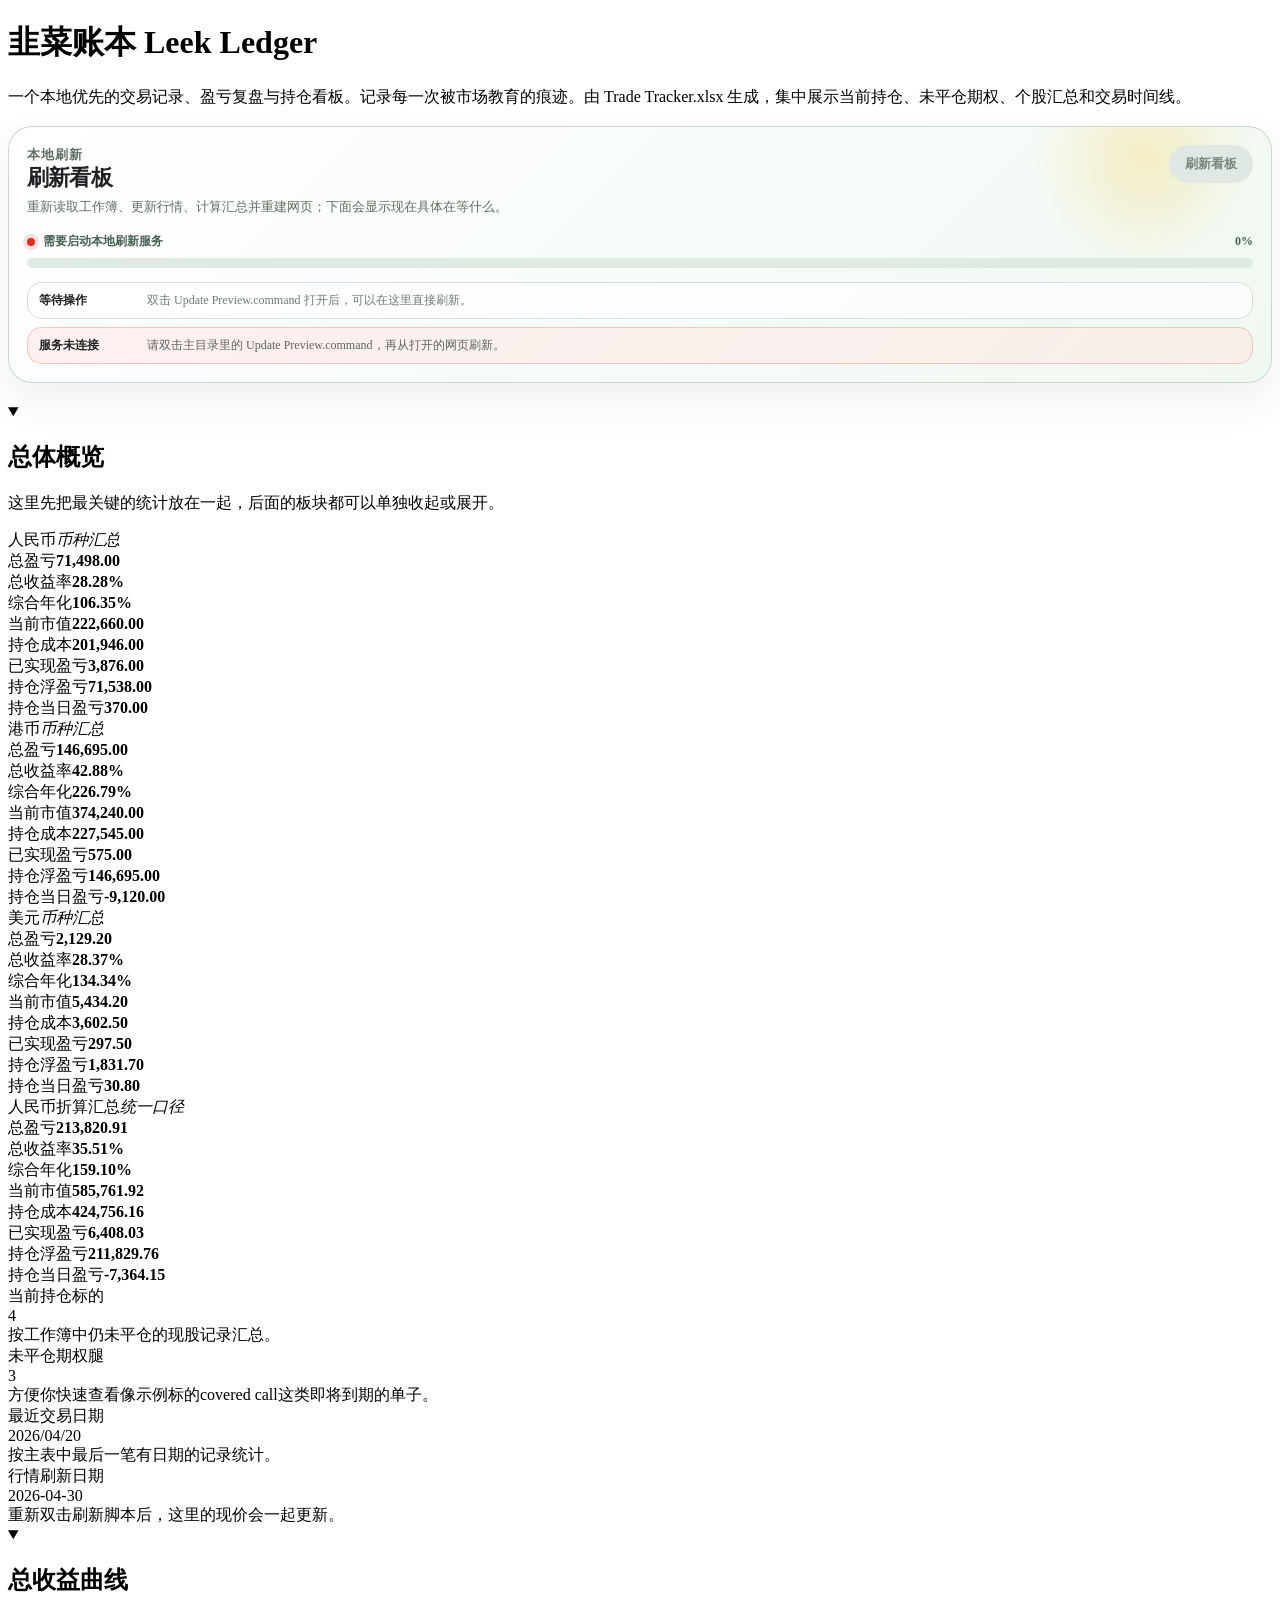
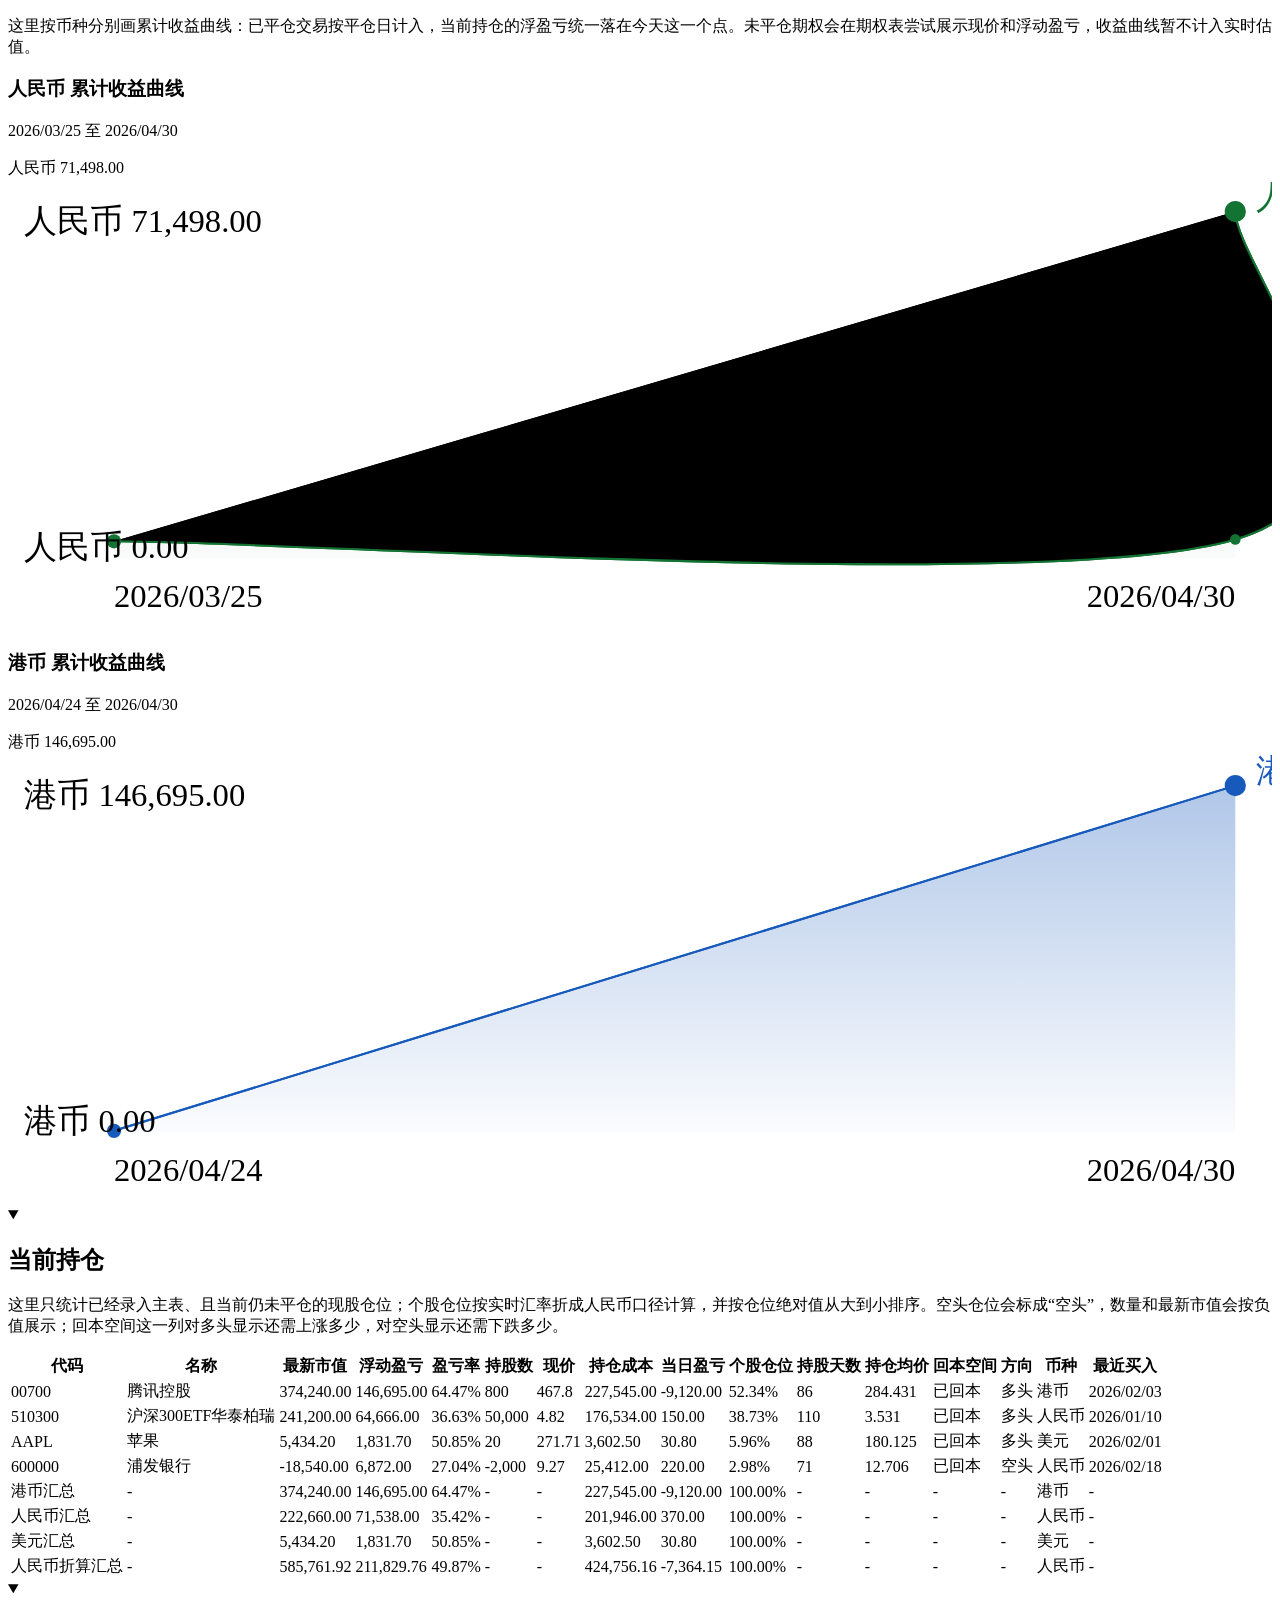
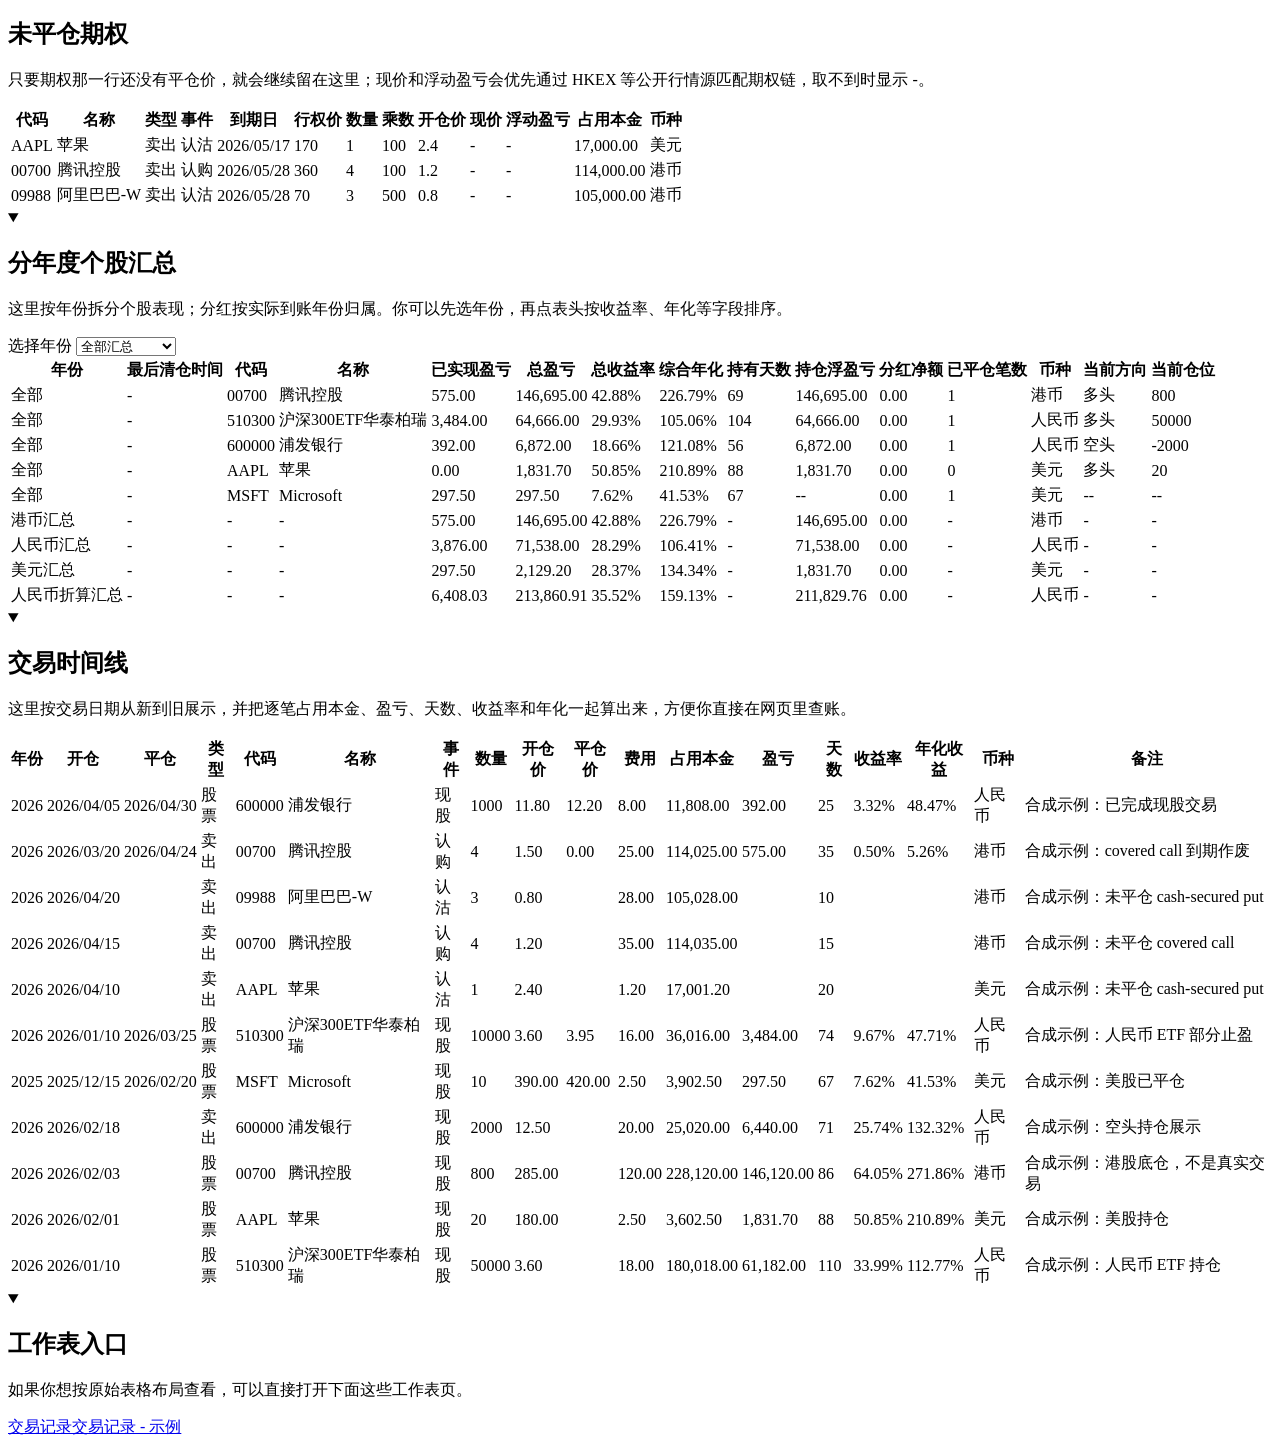
==== commit fcfe5837: "Speed up market data refresh" ====
--- a/.trade-tracker/preview/index.html
+++ b/.trade-tracker/preview/index.html
@@ -507,7 +507,7 @@
             </div>
           </summary>
           <div class="section-body">
-            <div class="currency-overview-grid"><div class="currency-overview-card"><div class="currency-overview-head"><span>人民币</span><em>币种汇总</em></div><div class="currency-overview-primary"><div class="currency-overview-primary-row"><span>总盈亏</span><strong class="value-positive">71,498.00</strong></div><div class="currency-overview-primary-row"><span>总收益率</span><strong class="value-positive">28.28%</strong></div><div class="currency-overview-primary-row"><span>综合年化</span><strong class="value-positive">106.35%</strong></div></div><div class="currency-overview-details"><div class="currency-overview-row"><span>当前市值</span><strong>222,660.00</strong></div><div class="currency-overview-row"><span>持仓成本</span><strong>201,946.00</strong></div><div class="currency-overview-row"><span>已实现盈亏</span><strong class="value-positive">3,876.00</strong></div><div class="currency-overview-row"><span>持仓浮盈亏</span><strong class="value-positive">71,538.00</strong></div><div class="currency-overview-row"><span>持仓当日盈亏</span><strong class="value-positive">370.00</strong></div></div></div><div class="currency-overview-card"><div class="currency-overview-head"><span>港币</span><em>币种汇总</em></div><div class="currency-overview-primary"><div class="currency-overview-primary-row"><span>总盈亏</span><strong class="value-positive">146,695.00</strong></div><div class="currency-overview-primary-row"><span>总收益率</span><strong class="value-positive">42.88%</strong></div><div class="currency-overview-primary-row"><span>综合年化</span><strong class="value-positive">226.79%</strong></div></div><div class="currency-overview-details"><div class="currency-overview-row"><span>当前市值</span><strong>374,240.00</strong></div><div class="currency-overview-row"><span>持仓成本</span><strong>227,545.00</strong></div><div class="currency-overview-row"><span>已实现盈亏</span><strong class="value-positive">575.00</strong></div><div class="currency-overview-row"><span>持仓浮盈亏</span><strong class="value-positive">146,695.00</strong></div><div class="currency-overview-row"><span>持仓当日盈亏</span><strong class="value-negative">-9,120.00</strong></div></div></div><div class="currency-overview-card"><div class="currency-overview-head"><span>美元</span><em>币种汇总</em></div><div class="currency-overview-primary"><div class="currency-overview-primary-row"><span>总盈亏</span><strong class="value-positive">2,085.60</strong></div><div class="currency-overview-primary-row"><span>总收益率</span><strong class="value-positive">27.79%</strong></div><div class="currency-overview-primary-row"><span>综合年化</span><strong class="value-positive">131.59%</strong></div></div><div class="currency-overview-details"><div class="currency-overview-row"><span>当前市值</span><strong>5,390.60</strong></div><div class="currency-overview-row"><span>持仓成本</span><strong>3,602.50</strong></div><div class="currency-overview-row"><span>已实现盈亏</span><strong class="value-positive">297.50</strong></div><div class="currency-overview-row"><span>持仓浮盈亏</span><strong class="value-positive">1,788.10</strong></div><div class="currency-overview-row"><span>持仓当日盈亏</span><strong class="value-negative">-12.80</strong></div></div></div><div class="currency-overview-card currency-overview-cny-card"><div class="currency-overview-head"><span>人民币折算汇总</span><em>统一口径</em></div><div class="currency-overview-primary"><div class="currency-overview-primary-row"><span>总盈亏</span><strong class="value-positive">213,489.94</strong></div><div class="currency-overview-primary-row"><span>总收益率</span><strong class="value-positive">35.46%</strong></div><div class="currency-overview-primary-row"><span>综合年化</span><strong class="value-positive">158.87%</strong></div></div><div class="currency-overview-details"><div class="currency-overview-row"><span>当前市值</span><strong>585,379.16</strong></div><div class="currency-overview-row"><span>持仓成本</span><strong>424,703.80</strong></div><div class="currency-overview-row"><span>已实现盈亏</span><strong class="value-positive">6,407.35</strong></div><div class="currency-overview-row"><span>持仓浮盈亏</span><strong class="value-positive">211,499.35</strong></div><div class="currency-overview-row"><span>持仓当日盈亏</span><strong class="value-negative">-7,659.97</strong></div></div></div></div>
+            <div class="currency-overview-grid"><div class="currency-overview-card"><div class="currency-overview-head"><span>人民币</span><em>币种汇总</em></div><div class="currency-overview-primary"><div class="currency-overview-primary-row"><span>总盈亏</span><strong class="value-positive">71,498.00</strong></div><div class="currency-overview-primary-row"><span>总收益率</span><strong class="value-positive">28.28%</strong></div><div class="currency-overview-primary-row"><span>综合年化</span><strong class="value-positive">106.35%</strong></div></div><div class="currency-overview-details"><div class="currency-overview-row"><span>当前市值</span><strong>222,660.00</strong></div><div class="currency-overview-row"><span>持仓成本</span><strong>201,946.00</strong></div><div class="currency-overview-row"><span>已实现盈亏</span><strong class="value-positive">3,876.00</strong></div><div class="currency-overview-row"><span>持仓浮盈亏</span><strong class="value-positive">71,538.00</strong></div><div class="currency-overview-row"><span>持仓当日盈亏</span><strong class="value-positive">370.00</strong></div></div></div><div class="currency-overview-card"><div class="currency-overview-head"><span>港币</span><em>币种汇总</em></div><div class="currency-overview-primary"><div class="currency-overview-primary-row"><span>总盈亏</span><strong class="value-positive">146,695.00</strong></div><div class="currency-overview-primary-row"><span>总收益率</span><strong class="value-positive">42.88%</strong></div><div class="currency-overview-primary-row"><span>综合年化</span><strong class="value-positive">226.79%</strong></div></div><div class="currency-overview-details"><div class="currency-overview-row"><span>当前市值</span><strong>374,240.00</strong></div><div class="currency-overview-row"><span>持仓成本</span><strong>227,545.00</strong></div><div class="currency-overview-row"><span>已实现盈亏</span><strong class="value-positive">575.00</strong></div><div class="currency-overview-row"><span>持仓浮盈亏</span><strong class="value-positive">146,695.00</strong></div><div class="currency-overview-row"><span>持仓当日盈亏</span><strong class="value-negative">-9,120.00</strong></div></div></div><div class="currency-overview-card"><div class="currency-overview-head"><span>美元</span><em>币种汇总</em></div><div class="currency-overview-primary"><div class="currency-overview-primary-row"><span>总盈亏</span><strong class="value-positive">2,129.20</strong></div><div class="currency-overview-primary-row"><span>总收益率</span><strong class="value-positive">28.37%</strong></div><div class="currency-overview-primary-row"><span>综合年化</span><strong class="value-positive">134.34%</strong></div></div><div class="currency-overview-details"><div class="currency-overview-row"><span>当前市值</span><strong>5,434.20</strong></div><div class="currency-overview-row"><span>持仓成本</span><strong>3,602.50</strong></div><div class="currency-overview-row"><span>已实现盈亏</span><strong class="value-positive">297.50</strong></div><div class="currency-overview-row"><span>持仓浮盈亏</span><strong class="value-positive">1,831.70</strong></div><div class="currency-overview-row"><span>持仓当日盈亏</span><strong class="value-positive">30.80</strong></div></div></div><div class="currency-overview-card currency-overview-cny-card"><div class="currency-overview-head"><span>人民币折算汇总</span><em>统一口径</em></div><div class="currency-overview-primary"><div class="currency-overview-primary-row"><span>总盈亏</span><strong class="value-positive">213,820.91</strong></div><div class="currency-overview-primary-row"><span>总收益率</span><strong class="value-positive">35.51%</strong></div><div class="currency-overview-primary-row"><span>综合年化</span><strong class="value-positive">159.10%</strong></div></div><div class="currency-overview-details"><div class="currency-overview-row"><span>当前市值</span><strong>585,761.92</strong></div><div class="currency-overview-row"><span>持仓成本</span><strong>424,756.16</strong></div><div class="currency-overview-row"><span>已实现盈亏</span><strong class="value-positive">6,408.03</strong></div><div class="currency-overview-row"><span>持仓浮盈亏</span><strong class="value-positive">211,829.76</strong></div><div class="currency-overview-row"><span>持仓当日盈亏</span><strong class="value-negative">-7,364.15</strong></div></div></div></div>
 <div class="dashboard-grid overview-utility-grid">
 <div class="metric-card metric-card-mini">
     <div class="metric-label">当前持仓标的</div>
@@ -630,7 +630,7 @@
     <tbody>
 
 
-      <tr><td class="text">00700</td><td class="text">腾讯控股</td><td class="value-positive money" data-sort-value="325925.616">374,240.00</td><td class="value-positive money" data-sort-value="146695">146,695.00</td><td class="value-positive percent" data-sort-value="0.644685666571">64.47%</td><td class="num" data-sort-value="800">800</td><td class="money" data-sort-value="467.8">467.8</td><td class="money" data-sort-value="227545">227,545.00</td><td class="value-negative money" data-sort-value="-9120">-9,120.00</td><td class="percent" data-sort-value="0.523609642016">52.36%</td><td class="num" data-sort-value="86">86</td><td class="money" data-sort-value="284.43125">284.431</td><td class="percent" data-sort-value="-0.391981081659">已回本</td><td class="text">多头</td><td class="ccy">港币</td><td class="text">2026/02/03</td></tr><tr><td class="text">510300</td><td class="text">沪深300ETF华泰柏瑞</td><td class="value-positive money" data-sort-value="241200">241,200.00</td><td class="value-positive money" data-sort-value="64666">64,666.00</td><td class="value-positive percent" data-sort-value="0.366309039618">36.63%</td><td class="num" data-sort-value="50000">50,000</td><td class="money" data-sort-value="4.82">4.82</td><td class="money" data-sort-value="176534">176,534.00</td><td class="value-positive money" data-sort-value="150">150.00</td><td class="percent" data-sort-value="0.387495304003">38.75%</td><td class="num" data-sort-value="110">110</td><td class="money" data-sort-value="3.53068">3.531</td><td class="percent" data-sort-value="-0.268101160862">已回本</td><td class="text">多头</td><td class="ccy">人民币</td><td class="text">2026/01/10</td></tr><tr><td class="text">AAPL</td><td class="text">苹果</td><td class="value-positive money" data-sort-value="36793.5403">5,390.60</td><td class="value-positive money" data-sort-value="1788.1">1,788.10</td><td class="value-positive percent" data-sort-value="0.496349757113">49.63%</td><td class="num" data-sort-value="20">20</td><td class="money" data-sort-value="269.53">269.53</td><td class="money" data-sort-value="3602.5">3,602.50</td><td class="value-negative money" data-sort-value="-12.8">-12.80</td><td class="percent" data-sort-value="0.0591099671803">5.91%</td><td class="num" data-sort-value="88">88</td><td class="money" data-sort-value="180.125">180.125</td><td class="percent" data-sort-value="-0.331707045598">已回本</td><td class="text">多头</td><td class="ccy">美元</td><td class="text">2026/02/01</td></tr><tr><td class="text">600000</td><td class="text">浦发银行</td><td class="value-negative money" data-sort-value="-18540">-18,540.00</td><td class="value-positive money" data-sort-value="6872">6,872.00</td><td class="value-positive percent" data-sort-value="0.270423422005">27.04%</td><td class="num" data-sort-value="-2000">-2,000</td><td class="money" data-sort-value="9.27">9.27</td><td class="money" data-sort-value="25412">25,412.00</td><td class="value-positive money" data-sort-value="220">220.00</td><td class="percent" data-sort-value="0.0297850868002">2.98%</td><td class="num" data-sort-value="71">71</td><td class="money" data-sort-value="12.706">12.706</td><td class="percent" data-sort-value="-0.270423422005">已回本</td><td class="text">空头</td><td class="ccy">人民币</td><td class="text">2026/02/18</td></tr>
+      <tr><td class="text">00700</td><td class="text">腾讯控股</td><td class="value-positive money" data-sort-value="326000.464">374,240.00</td><td class="value-positive money" data-sort-value="146695">146,695.00</td><td class="value-positive percent" data-sort-value="0.644685666571">64.47%</td><td class="num" data-sort-value="800">800</td><td class="money" data-sort-value="467.8">467.8</td><td class="money" data-sort-value="227545">227,545.00</td><td class="value-negative money" data-sort-value="-9120">-9,120.00</td><td class="percent" data-sort-value="0.523408031744">52.34%</td><td class="num" data-sort-value="86">86</td><td class="money" data-sort-value="284.43125">284.431</td><td class="percent" data-sort-value="-0.391981081659">已回本</td><td class="text">多头</td><td class="ccy">港币</td><td class="text">2026/02/03</td></tr><tr><td class="text">510300</td><td class="text">沪深300ETF华泰柏瑞</td><td class="value-positive money" data-sort-value="241200">241,200.00</td><td class="value-positive money" data-sort-value="64666">64,666.00</td><td class="value-positive percent" data-sort-value="0.366309039618">36.63%</td><td class="num" data-sort-value="50000">50,000</td><td class="money" data-sort-value="4.82">4.82</td><td class="money" data-sort-value="176534">176,534.00</td><td class="value-positive money" data-sort-value="150">150.00</td><td class="percent" data-sort-value="0.387257170458">38.73%</td><td class="num" data-sort-value="110">110</td><td class="money" data-sort-value="3.53068">3.531</td><td class="percent" data-sort-value="-0.268101160862">已回本</td><td class="text">多头</td><td class="ccy">人民币</td><td class="text">2026/01/10</td></tr><tr><td class="text">AAPL</td><td class="text">苹果</td><td class="value-positive money" data-sort-value="37101.45708">5,434.20</td><td class="value-positive money" data-sort-value="1831.7">1,831.70</td><td class="value-positive percent" data-sort-value="0.508452463567">50.85%</td><td class="num" data-sort-value="20">20</td><td class="money" data-sort-value="271.71">271.71</td><td class="money" data-sort-value="3602.5">3,602.50</td><td class="value-positive money" data-sort-value="30.8">30.80</td><td class="percent" data-sort-value="0.059568015293">5.96%</td><td class="num" data-sort-value="88">88</td><td class="money" data-sort-value="180.125">180.125</td><td class="percent" data-sort-value="-0.33706893379">已回本</td><td class="text">多头</td><td class="ccy">美元</td><td class="text">2026/02/01</td></tr><tr><td class="text">600000</td><td class="text">浦发银行</td><td class="value-negative money" data-sort-value="-18540">-18,540.00</td><td class="value-positive money" data-sort-value="6872">6,872.00</td><td class="value-positive percent" data-sort-value="0.270423422005">27.04%</td><td class="num" data-sort-value="-2000">-2,000</td><td class="money" data-sort-value="9.27">9.27</td><td class="money" data-sort-value="25412">25,412.00</td><td class="value-positive money" data-sort-value="220">220.00</td><td class="percent" data-sort-value="0.0297667825053">2.98%</td><td class="num" data-sort-value="71">71</td><td class="money" data-sort-value="12.706">12.706</td><td class="percent" data-sort-value="-0.270423422005">已回本</td><td class="text">空头</td><td class="ccy">人民币</td><td class="text">2026/02/18</td></tr>
 
 
     </tbody>
@@ -692,7 +692,7 @@
     </thead>
     <tbody>
 
-      <tr data-year="total" data-capital="342145.0000000000" data-capital-days="23609195.0000000000" data-total-pnl="146695.0000000000"><td class="text">全部</td><td class="text">-</td><td class="text">00700</td><td class="text">腾讯控股</td><td class="money value-positive">575.00</td><td class="money value-positive">146,695.00</td><td class="percent value-positive">42.88%</td><td class="percent value-positive">226.79%</td><td class="num" data-sort-value="69.0034780575">69</td><td class="money value-positive">146,695.00</td><td class="money value-zero">0.00</td><td class="num">1</td><td class="ccy">港币</td><td class="text">多头</td><td class="num">800</td></tr><tr data-year="total" data-capital="216034.0000000000" data-capital-days="22467164.0000000000" data-total-pnl="64666.0000000000"><td class="text">全部</td><td class="text">-</td><td class="text">510300</td><td class="text">沪深300ETF华泰柏瑞</td><td class="money value-positive">3,484.00</td><td class="money value-positive">64,666.00</td><td class="percent value-positive">29.93%</td><td class="percent value-positive">105.06%</td><td class="num" data-sort-value="103.998278049">104</td><td class="money value-positive">64,666.00</td><td class="money value-zero">0.00</td><td class="num">1</td><td class="ccy">人民币</td><td class="text">多头</td><td class="num">50000</td></tr><tr data-year="total" data-capital="36828.0000000000" data-capital-days="2071620.0000000000" data-total-pnl="6872.0000000000"><td class="text">全部</td><td class="text">-</td><td class="text">600000</td><td class="text">浦发银行</td><td class="money value-positive">392.00</td><td class="money value-positive">6,872.00</td><td class="percent value-positive">18.66%</td><td class="percent value-positive">121.08%</td><td class="num" data-sort-value="56.2512218964">56</td><td class="money value-positive">6,872.00</td><td class="money value-zero">0.00</td><td class="num">1</td><td class="ccy">人民币</td><td class="text">空头</td><td class="num">-2000</td></tr><tr data-year="total" data-capital="3602.5000000000" data-capital-days="317020.0000000000" data-total-pnl="1788.1000000000"><td class="text">全部</td><td class="text">-</td><td class="text">AAPL</td><td class="text">苹果</td><td class="money value-zero">0.00</td><td class="money value-positive">1,788.10</td><td class="percent value-positive">49.63%</td><td class="percent value-positive">205.87%</td><td class="num" data-sort-value="88">88</td><td class="money value-positive">1,788.10</td><td class="money value-zero">0.00</td><td class="num">0</td><td class="ccy">美元</td><td class="text">多头</td><td class="num">20</td></tr><tr data-year="total" data-capital="3902.5000000000" data-capital-days="261467.5000000000" data-total-pnl="297.5000000000"><td class="text">全部</td><td class="text">-</td><td class="text">MSFT</td><td class="text">Microsoft</td><td class="money value-positive">297.50</td><td class="money value-positive">297.50</td><td class="percent value-positive">7.62%</td><td class="percent value-positive">41.53%</td><td class="num" data-sort-value="67">67</td><td class="money">--</td><td class="money value-zero">0.00</td><td class="num">1</td><td class="ccy">美元</td><td class="text">--</td><td class="num">--</td></tr><tr data-year="2026" data-capital="342145.0000000000" data-capital-days="23609195.0000000000" data-total-pnl="146695.0000000000"><td class="text">2026</td><td class="text">-</td><td class="text">00700</td><td class="text">腾讯控股</td><td class="money value-positive">575.00</td><td class="money value-positive">146,695.00</td><td class="percent value-positive">42.88%</td><td class="percent value-positive">226.79%</td><td class="num" data-sort-value="69.0034780575">69</td><td class="money value-positive">146,695.00</td><td class="money value-zero">0.00</td><td class="num">1</td><td class="ccy">港币</td><td class="text">多头</td><td class="num">800</td></tr><tr data-year="2026" data-capital="216034.0000000000" data-capital-days="22467164.0000000000" data-total-pnl="64666.0000000000"><td class="text">2026</td><td class="text">-</td><td class="text">510300</td><td class="text">沪深300ETF华泰柏瑞</td><td class="money value-positive">3,484.00</td><td class="money value-positive">64,666.00</td><td class="percent value-positive">29.93%</td><td class="percent value-positive">105.06%</td><td class="num" data-sort-value="103.998278049">104</td><td class="money value-positive">64,666.00</td><td class="money value-zero">0.00</td><td class="num">1</td><td class="ccy">人民币</td><td class="text">多头</td><td class="num">50000</td></tr><tr data-year="2026" data-capital="36828.0000000000" data-capital-days="2071620.0000000000" data-total-pnl="6872.0000000000"><td class="text">2026</td><td class="text">-</td><td class="text">600000</td><td class="text">浦发银行</td><td class="money value-positive">392.00</td><td class="money value-positive">6,872.00</td><td class="percent value-positive">18.66%</td><td class="percent value-positive">121.08%</td><td class="num" data-sort-value="56.2512218964">56</td><td class="money value-positive">6,872.00</td><td class="money value-zero">0.00</td><td class="num">1</td><td class="ccy">人民币</td><td class="text">空头</td><td class="num">-2000</td></tr><tr data-year="2026" data-capital="3602.5000000000" data-capital-days="317020.0000000000" data-total-pnl="1788.1000000000"><td class="text">2026</td><td class="text">-</td><td class="text">AAPL</td><td class="text">苹果</td><td class="money value-zero">0.00</td><td class="money value-positive">1,788.10</td><td class="percent value-positive">49.63%</td><td class="percent value-positive">205.87%</td><td class="num" data-sort-value="88">88</td><td class="money value-positive">1,788.10</td><td class="money value-zero">0.00</td><td class="num">0</td><td class="ccy">美元</td><td class="text">多头</td><td class="num">20</td></tr><tr data-year="2025" data-capital="3902.5000000000" data-capital-days="261467.5000000000" data-total-pnl="297.5000000000"><td class="text">2025</td><td class="text">-</td><td class="text">MSFT</td><td class="text">Microsoft</td><td class="money value-positive">297.50</td><td class="money value-positive">297.50</td><td class="percent value-positive">7.62%</td><td class="percent value-positive">41.53%</td><td class="num" data-sort-value="67">67</td><td class="money">--</td><td class="money value-zero">0.00</td><td class="num">1</td><td class="ccy">美元</td><td class="text">--</td><td class="num">--</td></tr>
+      <tr data-year="total" data-capital="342145.0000000000" data-capital-days="23609195.0000000000" data-total-pnl="146695.0000000000"><td class="text">全部</td><td class="text">-</td><td class="text">00700</td><td class="text">腾讯控股</td><td class="money value-positive">575.00</td><td class="money value-positive">146,695.00</td><td class="percent value-positive">42.88%</td><td class="percent value-positive">226.79%</td><td class="num" data-sort-value="69.0034780575">69</td><td class="money value-positive">146,695.00</td><td class="money value-zero">0.00</td><td class="num">1</td><td class="ccy">港币</td><td class="text">多头</td><td class="num">800</td></tr><tr data-year="total" data-capital="216034.0000000000" data-capital-days="22467164.0000000000" data-total-pnl="64666.0000000000"><td class="text">全部</td><td class="text">-</td><td class="text">510300</td><td class="text">沪深300ETF华泰柏瑞</td><td class="money value-positive">3,484.00</td><td class="money value-positive">64,666.00</td><td class="percent value-positive">29.93%</td><td class="percent value-positive">105.06%</td><td class="num" data-sort-value="103.998278049">104</td><td class="money value-positive">64,666.00</td><td class="money value-zero">0.00</td><td class="num">1</td><td class="ccy">人民币</td><td class="text">多头</td><td class="num">50000</td></tr><tr data-year="total" data-capital="36828.0000000000" data-capital-days="2071620.0000000000" data-total-pnl="6872.0000000000"><td class="text">全部</td><td class="text">-</td><td class="text">600000</td><td class="text">浦发银行</td><td class="money value-positive">392.00</td><td class="money value-positive">6,872.00</td><td class="percent value-positive">18.66%</td><td class="percent value-positive">121.08%</td><td class="num" data-sort-value="56.2512218964">56</td><td class="money value-positive">6,872.00</td><td class="money value-zero">0.00</td><td class="num">1</td><td class="ccy">人民币</td><td class="text">空头</td><td class="num">-2000</td></tr><tr data-year="total" data-capital="3602.5000000000" data-capital-days="317020.0000000000" data-total-pnl="1831.7000000000"><td class="text">全部</td><td class="text">-</td><td class="text">AAPL</td><td class="text">苹果</td><td class="money value-zero">0.00</td><td class="money value-positive">1,831.70</td><td class="percent value-positive">50.85%</td><td class="percent value-positive">210.89%</td><td class="num" data-sort-value="88">88</td><td class="money value-positive">1,831.70</td><td class="money value-zero">0.00</td><td class="num">0</td><td class="ccy">美元</td><td class="text">多头</td><td class="num">20</td></tr><tr data-year="total" data-capital="3902.5000000000" data-capital-days="261467.5000000000" data-total-pnl="297.5000000000"><td class="text">全部</td><td class="text">-</td><td class="text">MSFT</td><td class="text">Microsoft</td><td class="money value-positive">297.50</td><td class="money value-positive">297.50</td><td class="percent value-positive">7.62%</td><td class="percent value-positive">41.53%</td><td class="num" data-sort-value="67">67</td><td class="money">--</td><td class="money value-zero">0.00</td><td class="num">1</td><td class="ccy">美元</td><td class="text">--</td><td class="num">--</td></tr><tr data-year="2026" data-capital="342145.0000000000" data-capital-days="23609195.0000000000" data-total-pnl="146695.0000000000"><td class="text">2026</td><td class="text">-</td><td class="text">00700</td><td class="text">腾讯控股</td><td class="money value-positive">575.00</td><td class="money value-positive">146,695.00</td><td class="percent value-positive">42.88%</td><td class="percent value-positive">226.79%</td><td class="num" data-sort-value="69.0034780575">69</td><td class="money value-positive">146,695.00</td><td class="money value-zero">0.00</td><td class="num">1</td><td class="ccy">港币</td><td class="text">多头</td><td class="num">800</td></tr><tr data-year="2026" data-capital="216034.0000000000" data-capital-days="22467164.0000000000" data-total-pnl="64666.0000000000"><td class="text">2026</td><td class="text">-</td><td class="text">510300</td><td class="text">沪深300ETF华泰柏瑞</td><td class="money value-positive">3,484.00</td><td class="money value-positive">64,666.00</td><td class="percent value-positive">29.93%</td><td class="percent value-positive">105.06%</td><td class="num" data-sort-value="103.998278049">104</td><td class="money value-positive">64,666.00</td><td class="money value-zero">0.00</td><td class="num">1</td><td class="ccy">人民币</td><td class="text">多头</td><td class="num">50000</td></tr><tr data-year="2026" data-capital="36828.0000000000" data-capital-days="2071620.0000000000" data-total-pnl="6872.0000000000"><td class="text">2026</td><td class="text">-</td><td class="text">600000</td><td class="text">浦发银行</td><td class="money value-positive">392.00</td><td class="money value-positive">6,872.00</td><td class="percent value-positive">18.66%</td><td class="percent value-positive">121.08%</td><td class="num" data-sort-value="56.2512218964">56</td><td class="money value-positive">6,872.00</td><td class="money value-zero">0.00</td><td class="num">1</td><td class="ccy">人民币</td><td class="text">空头</td><td class="num">-2000</td></tr><tr data-year="2026" data-capital="3602.5000000000" data-capital-days="317020.0000000000" data-total-pnl="1831.7000000000"><td class="text">2026</td><td class="text">-</td><td class="text">AAPL</td><td class="text">苹果</td><td class="money value-zero">0.00</td><td class="money value-positive">1,831.70</td><td class="percent value-positive">50.85%</td><td class="percent value-positive">210.89%</td><td class="num" data-sort-value="88">88</td><td class="money value-positive">1,831.70</td><td class="money value-zero">0.00</td><td class="num">0</td><td class="ccy">美元</td><td class="text">多头</td><td class="num">20</td></tr><tr data-year="2025" data-capital="3902.5000000000" data-capital-days="261467.5000000000" data-total-pnl="297.5000000000"><td class="text">2025</td><td class="text">-</td><td class="text">MSFT</td><td class="text">Microsoft</td><td class="money value-positive">297.50</td><td class="money value-positive">297.50</td><td class="percent value-positive">7.62%</td><td class="percent value-positive">41.53%</td><td class="num" data-sort-value="67">67</td><td class="money">--</td><td class="money value-zero">0.00</td><td class="num">1</td><td class="ccy">美元</td><td class="text">--</td><td class="num">--</td></tr>
 
     </tbody>
     <tfoot><tr class="summary-footer"><td class="text">-</td><td class="text">-</td><td class="text">-</td><td class="text">-</td><td class="money">-</td><td class="money">-</td><td class="percent">-</td><td class="percent">-</td><td class="num">-</td><td class="money">-</td><td class="money">-</td><td class="num">-</td><td class="ccy">-</td><td class="text">-</td><td class="num">-</td></tr></tfoot>
@@ -718,7 +718,7 @@
       <tr><th class="text" data-sort-type="number">年份</th><th class="text" data-sort-type="date">开仓</th><th class="text" data-sort-type="date">平仓</th><th class="text" data-sort-type="text">类型</th><th class="text" data-sort-type="text">代码</th><th class="text" data-sort-type="text">名称</th><th class="text" data-sort-type="text">事件</th><th class="num" data-sort-type="number">数量</th><th class="money" data-sort-type="number">开仓价</th><th class="money" data-sort-type="number">平仓价</th><th class="money" data-sort-type="number">费用</th><th class="money" data-sort-type="number">占用本金</th><th class="money" data-sort-type="number">盈亏</th><th class="num" data-sort-type="number">天数</th><th class="percent" data-sort-type="number">收益率</th><th class="percent" data-sort-type="number">年化收益</th><th class="ccy" data-sort-type="text">币种</th><th class="text" data-sort-type="text">备注</th></tr>
     </thead>
     <tbody>
-      <tr><td class="text">2026</td><td class="text">2026/04/05</td><td class="text">2026/04/30</td><td class="text">股票</td><td class="text">600000</td><td class="text">浦发银行</td><td class="text">现股</td><td class="num">1000</td><td class="money">11.80</td><td class="money">12.20</td><td class="money">8.00</td><td class="money">11,808.00</td><td class="money value-positive">392.00</td><td class="num">25</td><td class="percent value-positive">3.32%</td><td class="percent value-positive">48.47%</td><td class="ccy">人民币</td><td class="text">合成示例：已完成现股交易</td></tr><tr><td class="text">2026</td><td class="text">2026/03/20</td><td class="text">2026/04/24</td><td class="text">卖出</td><td class="text">00700</td><td class="text">腾讯控股</td><td class="text">认购</td><td class="num">4</td><td class="money">1.50</td><td class="money">0.00</td><td class="money">25.00</td><td class="money">114,025.00</td><td class="money value-positive">575.00</td><td class="num">35</td><td class="percent value-positive">0.50%</td><td class="percent value-positive">5.26%</td><td class="ccy">港币</td><td class="text">合成示例：covered call 到期作废</td></tr><tr><td class="text">2026</td><td class="text">2026/04/20</td><td class="text"></td><td class="text">卖出</td><td class="text">09988</td><td class="text">阿里巴巴-W</td><td class="text">认沽</td><td class="num">3</td><td class="money">0.80</td><td class="money"></td><td class="money">28.00</td><td class="money">105,028.00</td><td class="money"></td><td class="num">10</td><td class="percent"></td><td class="percent"></td><td class="ccy">港币</td><td class="text">合成示例：未平仓 cash-secured put</td></tr><tr><td class="text">2026</td><td class="text">2026/04/15</td><td class="text"></td><td class="text">卖出</td><td class="text">00700</td><td class="text">腾讯控股</td><td class="text">认购</td><td class="num">4</td><td class="money">1.20</td><td class="money"></td><td class="money">35.00</td><td class="money">114,035.00</td><td class="money"></td><td class="num">15</td><td class="percent"></td><td class="percent"></td><td class="ccy">港币</td><td class="text">合成示例：未平仓 covered call</td></tr><tr><td class="text">2026</td><td class="text">2026/04/10</td><td class="text"></td><td class="text">卖出</td><td class="text">AAPL</td><td class="text">苹果</td><td class="text">认沽</td><td class="num">1</td><td class="money">2.40</td><td class="money"></td><td class="money">1.20</td><td class="money">17,001.20</td><td class="money"></td><td class="num">20</td><td class="percent"></td><td class="percent"></td><td class="ccy">美元</td><td class="text">合成示例：未平仓 cash-secured put</td></tr><tr><td class="text">2026</td><td class="text">2026/01/10</td><td class="text">2026/03/25</td><td class="text">股票</td><td class="text">510300</td><td class="text">沪深300ETF华泰柏瑞</td><td class="text">现股</td><td class="num">10000</td><td class="money">3.60</td><td class="money">3.95</td><td class="money">16.00</td><td class="money">36,016.00</td><td class="money value-positive">3,484.00</td><td class="num">74</td><td class="percent value-positive">9.67%</td><td class="percent value-positive">47.71%</td><td class="ccy">人民币</td><td class="text">合成示例：人民币 ETF 部分止盈</td></tr><tr><td class="text">2025</td><td class="text">2025/12/15</td><td class="text">2026/02/20</td><td class="text">股票</td><td class="text">MSFT</td><td class="text">Microsoft</td><td class="text">现股</td><td class="num">10</td><td class="money">390.00</td><td class="money">420.00</td><td class="money">2.50</td><td class="money">3,902.50</td><td class="money value-positive">297.50</td><td class="num">67</td><td class="percent value-positive">7.62%</td><td class="percent value-positive">41.53%</td><td class="ccy">美元</td><td class="text">合成示例：美股已平仓</td></tr><tr><td class="text">2026</td><td class="text">2026/02/18</td><td class="text"></td><td class="text">卖出</td><td class="text">600000</td><td class="text">浦发银行</td><td class="text">现股</td><td class="num">2000</td><td class="money">12.50</td><td class="money"></td><td class="money">20.00</td><td class="money">25,020.00</td><td class="money value-positive">6,440.00</td><td class="num">71</td><td class="percent value-positive">25.74%</td><td class="percent value-positive">132.32%</td><td class="ccy">人民币</td><td class="text">合成示例：空头持仓展示</td></tr><tr><td class="text">2026</td><td class="text">2026/02/03</td><td class="text"></td><td class="text">股票</td><td class="text">00700</td><td class="text">腾讯控股</td><td class="text">现股</td><td class="num">800</td><td class="money">285.00</td><td class="money"></td><td class="money">120.00</td><td class="money">228,120.00</td><td class="money value-positive">146,120.00</td><td class="num">86</td><td class="percent value-positive">64.05%</td><td class="percent value-positive">271.86%</td><td class="ccy">港币</td><td class="text">合成示例：港股底仓，不是真实交易</td></tr><tr><td class="text">2026</td><td class="text">2026/02/01</td><td class="text"></td><td class="text">股票</td><td class="text">AAPL</td><td class="text">苹果</td><td class="text">现股</td><td class="num">20</td><td class="money">180.00</td><td class="money"></td><td class="money">2.50</td><td class="money">3,602.50</td><td class="money value-positive">1,788.10</td><td class="num">88</td><td class="percent value-positive">49.63%</td><td class="percent value-positive">205.87%</td><td class="ccy">美元</td><td class="text">合成示例：美股持仓</td></tr><tr><td class="text">2026</td><td class="text">2026/01/10</td><td class="text"></td><td class="text">股票</td><td class="text">510300</td><td class="text">沪深300ETF华泰柏瑞</td><td class="text">现股</td><td class="num">50000</td><td class="money">3.60</td><td class="money"></td><td class="money">18.00</td><td class="money">180,018.00</td><td class="money value-positive">61,182.00</td><td class="num">110</td><td class="percent value-positive">33.99%</td><td class="percent value-positive">112.77%</td><td class="ccy">人民币</td><td class="text">合成示例：人民币 ETF 持仓</td></tr>
+      <tr><td class="text">2026</td><td class="text">2026/04/05</td><td class="text">2026/04/30</td><td class="text">股票</td><td class="text">600000</td><td class="text">浦发银行</td><td class="text">现股</td><td class="num">1000</td><td class="money">11.80</td><td class="money">12.20</td><td class="money">8.00</td><td class="money">11,808.00</td><td class="money value-positive">392.00</td><td class="num">25</td><td class="percent value-positive">3.32%</td><td class="percent value-positive">48.47%</td><td class="ccy">人民币</td><td class="text">合成示例：已完成现股交易</td></tr><tr><td class="text">2026</td><td class="text">2026/03/20</td><td class="text">2026/04/24</td><td class="text">卖出</td><td class="text">00700</td><td class="text">腾讯控股</td><td class="text">认购</td><td class="num">4</td><td class="money">1.50</td><td class="money">0.00</td><td class="money">25.00</td><td class="money">114,025.00</td><td class="money value-positive">575.00</td><td class="num">35</td><td class="percent value-positive">0.50%</td><td class="percent value-positive">5.26%</td><td class="ccy">港币</td><td class="text">合成示例：covered call 到期作废</td></tr><tr><td class="text">2026</td><td class="text">2026/04/20</td><td class="text"></td><td class="text">卖出</td><td class="text">09988</td><td class="text">阿里巴巴-W</td><td class="text">认沽</td><td class="num">3</td><td class="money">0.80</td><td class="money"></td><td class="money">28.00</td><td class="money">105,028.00</td><td class="money"></td><td class="num">10</td><td class="percent"></td><td class="percent"></td><td class="ccy">港币</td><td class="text">合成示例：未平仓 cash-secured put</td></tr><tr><td class="text">2026</td><td class="text">2026/04/15</td><td class="text"></td><td class="text">卖出</td><td class="text">00700</td><td class="text">腾讯控股</td><td class="text">认购</td><td class="num">4</td><td class="money">1.20</td><td class="money"></td><td class="money">35.00</td><td class="money">114,035.00</td><td class="money"></td><td class="num">15</td><td class="percent"></td><td class="percent"></td><td class="ccy">港币</td><td class="text">合成示例：未平仓 covered call</td></tr><tr><td class="text">2026</td><td class="text">2026/04/10</td><td class="text"></td><td class="text">卖出</td><td class="text">AAPL</td><td class="text">苹果</td><td class="text">认沽</td><td class="num">1</td><td class="money">2.40</td><td class="money"></td><td class="money">1.20</td><td class="money">17,001.20</td><td class="money"></td><td class="num">20</td><td class="percent"></td><td class="percent"></td><td class="ccy">美元</td><td class="text">合成示例：未平仓 cash-secured put</td></tr><tr><td class="text">2026</td><td class="text">2026/01/10</td><td class="text">2026/03/25</td><td class="text">股票</td><td class="text">510300</td><td class="text">沪深300ETF华泰柏瑞</td><td class="text">现股</td><td class="num">10000</td><td class="money">3.60</td><td class="money">3.95</td><td class="money">16.00</td><td class="money">36,016.00</td><td class="money value-positive">3,484.00</td><td class="num">74</td><td class="percent value-positive">9.67%</td><td class="percent value-positive">47.71%</td><td class="ccy">人民币</td><td class="text">合成示例：人民币 ETF 部分止盈</td></tr><tr><td class="text">2025</td><td class="text">2025/12/15</td><td class="text">2026/02/20</td><td class="text">股票</td><td class="text">MSFT</td><td class="text">Microsoft</td><td class="text">现股</td><td class="num">10</td><td class="money">390.00</td><td class="money">420.00</td><td class="money">2.50</td><td class="money">3,902.50</td><td class="money value-positive">297.50</td><td class="num">67</td><td class="percent value-positive">7.62%</td><td class="percent value-positive">41.53%</td><td class="ccy">美元</td><td class="text">合成示例：美股已平仓</td></tr><tr><td class="text">2026</td><td class="text">2026/02/18</td><td class="text"></td><td class="text">卖出</td><td class="text">600000</td><td class="text">浦发银行</td><td class="text">现股</td><td class="num">2000</td><td class="money">12.50</td><td class="money"></td><td class="money">20.00</td><td class="money">25,020.00</td><td class="money value-positive">6,440.00</td><td class="num">71</td><td class="percent value-positive">25.74%</td><td class="percent value-positive">132.32%</td><td class="ccy">人民币</td><td class="text">合成示例：空头持仓展示</td></tr><tr><td class="text">2026</td><td class="text">2026/02/03</td><td class="text"></td><td class="text">股票</td><td class="text">00700</td><td class="text">腾讯控股</td><td class="text">现股</td><td class="num">800</td><td class="money">285.00</td><td class="money"></td><td class="money">120.00</td><td class="money">228,120.00</td><td class="money value-positive">146,120.00</td><td class="num">86</td><td class="percent value-positive">64.05%</td><td class="percent value-positive">271.86%</td><td class="ccy">港币</td><td class="text">合成示例：港股底仓，不是真实交易</td></tr><tr><td class="text">2026</td><td class="text">2026/02/01</td><td class="text"></td><td class="text">股票</td><td class="text">AAPL</td><td class="text">苹果</td><td class="text">现股</td><td class="num">20</td><td class="money">180.00</td><td class="money"></td><td class="money">2.50</td><td class="money">3,602.50</td><td class="money value-positive">1,831.70</td><td class="num">88</td><td class="percent value-positive">50.85%</td><td class="percent value-positive">210.89%</td><td class="ccy">美元</td><td class="text">合成示例：美股持仓</td></tr><tr><td class="text">2026</td><td class="text">2026/01/10</td><td class="text"></td><td class="text">股票</td><td class="text">510300</td><td class="text">沪深300ETF华泰柏瑞</td><td class="text">现股</td><td class="num">50000</td><td class="money">3.60</td><td class="money"></td><td class="money">18.00</td><td class="money">180,018.00</td><td class="money value-positive">61,182.00</td><td class="num">110</td><td class="percent value-positive">33.99%</td><td class="percent value-positive">112.77%</td><td class="ccy">人民币</td><td class="text">合成示例：人民币 ETF 持仓</td></tr>
     </tbody>
 
   </table>
@@ -1152,7 +1152,7 @@
         <script>
         /* Codex summary CNY settlement footer */
         (function addSummarySettlementRows() {
-          const fxRatesToCny = {"人民币": 1.0, "港币": 0.8709, "美元": 6.8255};
+          const fxRatesToCny = {"人民币": 1.0, "港币": 0.8711, "美元": 6.8274};
           const moneyLabels = new Set(['分红净额', '已实现盈亏', '浮动盈亏', '持仓浮盈亏', '总盈亏', '最新市值', '当日盈亏', '持仓成本']);
           const toneLabels = new Set(['分红净额', '已实现盈亏', '浮动盈亏', '持仓浮盈亏', '总盈亏', '当日盈亏', '盈亏率', '总收益率', '综合年化']);
 
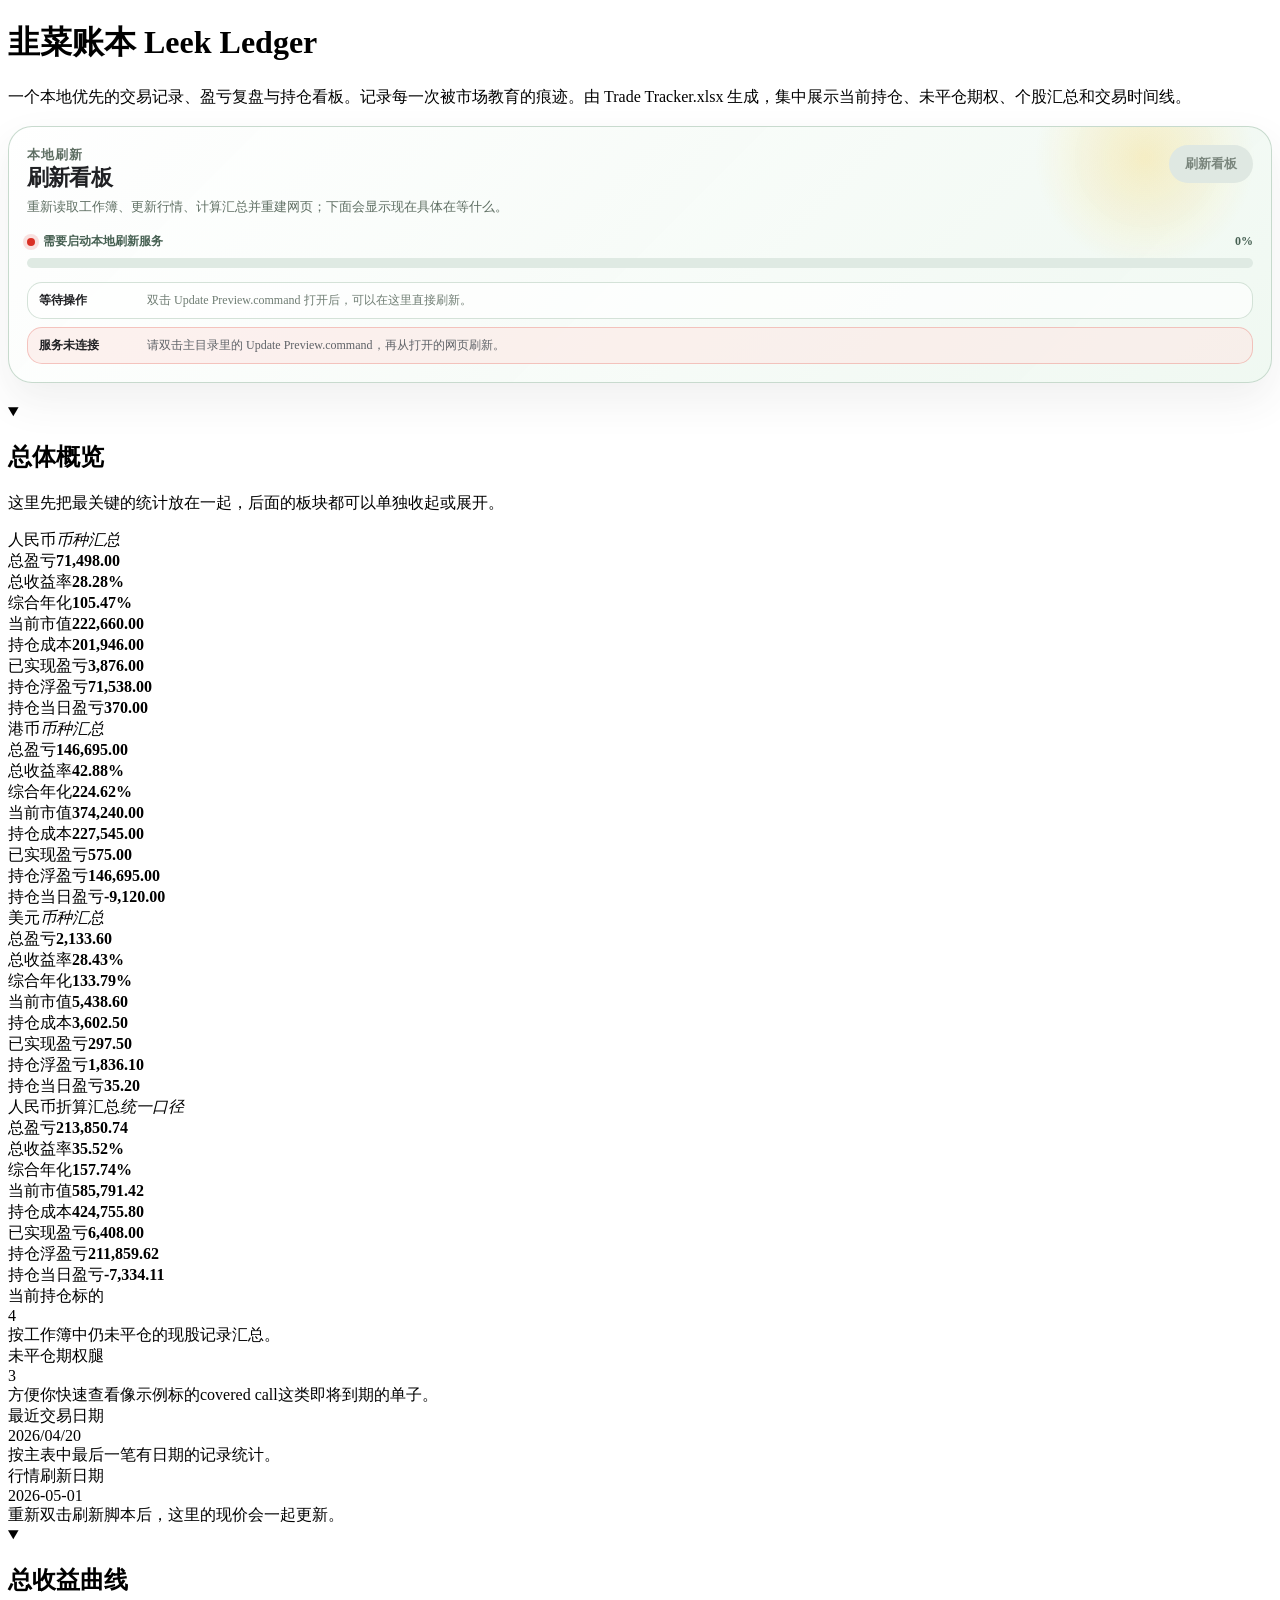
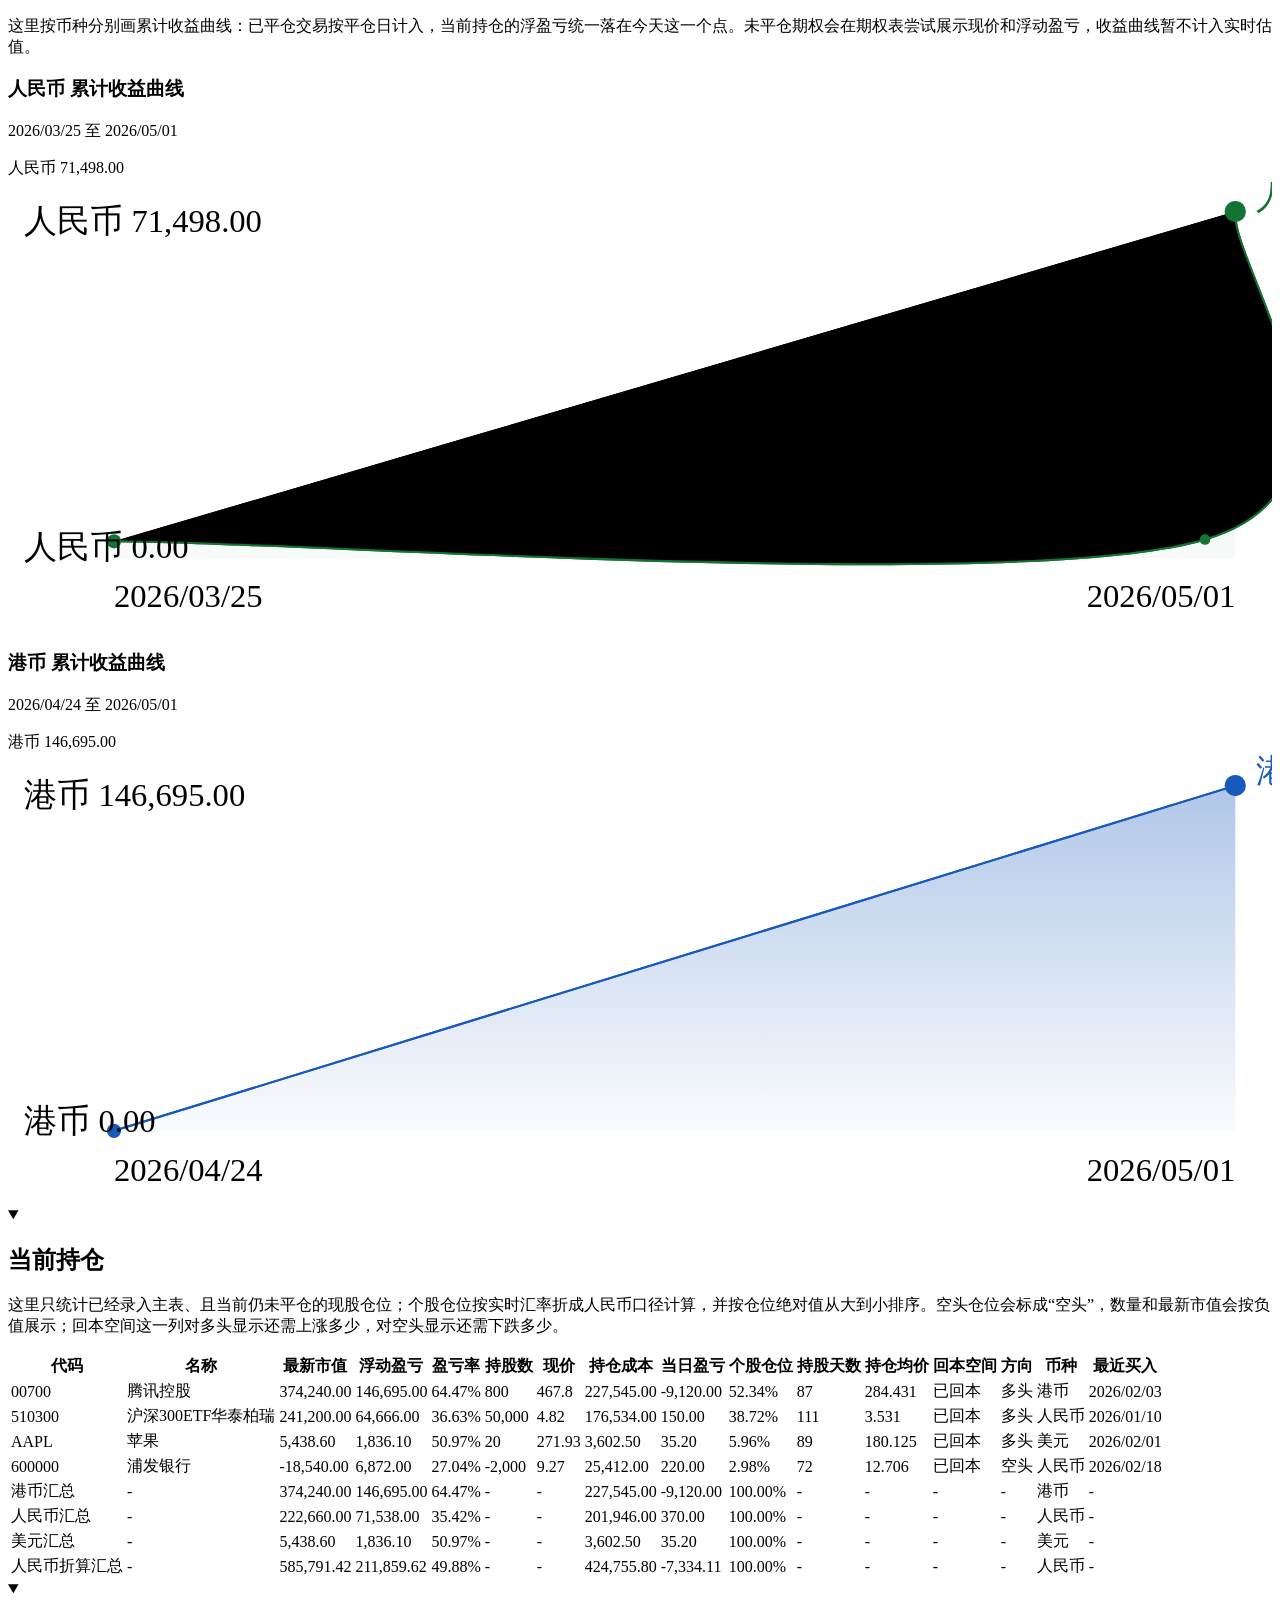
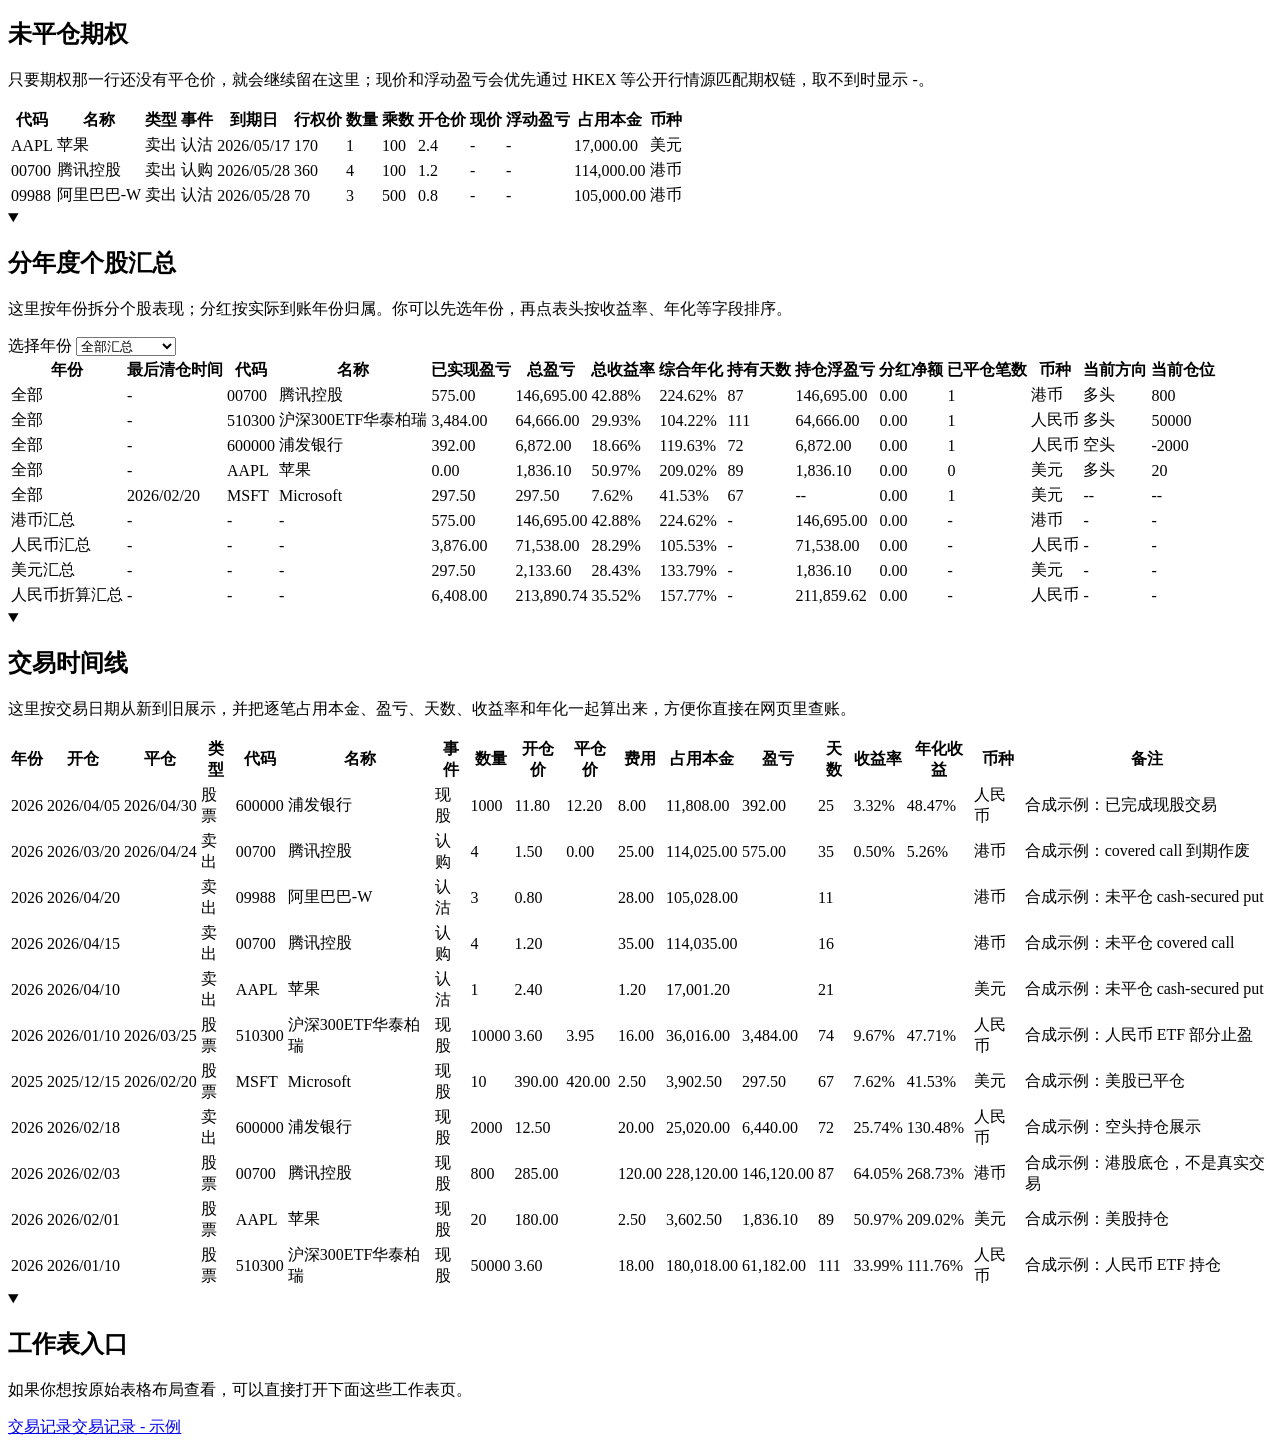
==== commit 98bc98ef: "Support dividend import sheet" ====
--- a/.trade-tracker/preview/index.html
+++ b/.trade-tracker/preview/index.html
@@ -507,7 +507,7 @@
             </div>
           </summary>
           <div class="section-body">
-            <div class="currency-overview-grid"><div class="currency-overview-card"><div class="currency-overview-head"><span>人民币</span><em>币种汇总</em></div><div class="currency-overview-primary"><div class="currency-overview-primary-row"><span>总盈亏</span><strong class="value-positive">71,498.00</strong></div><div class="currency-overview-primary-row"><span>总收益率</span><strong class="value-positive">28.28%</strong></div><div class="currency-overview-primary-row"><span>综合年化</span><strong class="value-positive">106.35%</strong></div></div><div class="currency-overview-details"><div class="currency-overview-row"><span>当前市值</span><strong>222,660.00</strong></div><div class="currency-overview-row"><span>持仓成本</span><strong>201,946.00</strong></div><div class="currency-overview-row"><span>已实现盈亏</span><strong class="value-positive">3,876.00</strong></div><div class="currency-overview-row"><span>持仓浮盈亏</span><strong class="value-positive">71,538.00</strong></div><div class="currency-overview-row"><span>持仓当日盈亏</span><strong class="value-positive">370.00</strong></div></div></div><div class="currency-overview-card"><div class="currency-overview-head"><span>港币</span><em>币种汇总</em></div><div class="currency-overview-primary"><div class="currency-overview-primary-row"><span>总盈亏</span><strong class="value-positive">146,695.00</strong></div><div class="currency-overview-primary-row"><span>总收益率</span><strong class="value-positive">42.88%</strong></div><div class="currency-overview-primary-row"><span>综合年化</span><strong class="value-positive">226.79%</strong></div></div><div class="currency-overview-details"><div class="currency-overview-row"><span>当前市值</span><strong>374,240.00</strong></div><div class="currency-overview-row"><span>持仓成本</span><strong>227,545.00</strong></div><div class="currency-overview-row"><span>已实现盈亏</span><strong class="value-positive">575.00</strong></div><div class="currency-overview-row"><span>持仓浮盈亏</span><strong class="value-positive">146,695.00</strong></div><div class="currency-overview-row"><span>持仓当日盈亏</span><strong class="value-negative">-9,120.00</strong></div></div></div><div class="currency-overview-card"><div class="currency-overview-head"><span>美元</span><em>币种汇总</em></div><div class="currency-overview-primary"><div class="currency-overview-primary-row"><span>总盈亏</span><strong class="value-positive">2,129.20</strong></div><div class="currency-overview-primary-row"><span>总收益率</span><strong class="value-positive">28.37%</strong></div><div class="currency-overview-primary-row"><span>综合年化</span><strong class="value-positive">134.34%</strong></div></div><div class="currency-overview-details"><div class="currency-overview-row"><span>当前市值</span><strong>5,434.20</strong></div><div class="currency-overview-row"><span>持仓成本</span><strong>3,602.50</strong></div><div class="currency-overview-row"><span>已实现盈亏</span><strong class="value-positive">297.50</strong></div><div class="currency-overview-row"><span>持仓浮盈亏</span><strong class="value-positive">1,831.70</strong></div><div class="currency-overview-row"><span>持仓当日盈亏</span><strong class="value-positive">30.80</strong></div></div></div><div class="currency-overview-card currency-overview-cny-card"><div class="currency-overview-head"><span>人民币折算汇总</span><em>统一口径</em></div><div class="currency-overview-primary"><div class="currency-overview-primary-row"><span>总盈亏</span><strong class="value-positive">213,820.91</strong></div><div class="currency-overview-primary-row"><span>总收益率</span><strong class="value-positive">35.51%</strong></div><div class="currency-overview-primary-row"><span>综合年化</span><strong class="value-positive">159.10%</strong></div></div><div class="currency-overview-details"><div class="currency-overview-row"><span>当前市值</span><strong>585,761.92</strong></div><div class="currency-overview-row"><span>持仓成本</span><strong>424,756.16</strong></div><div class="currency-overview-row"><span>已实现盈亏</span><strong class="value-positive">6,408.03</strong></div><div class="currency-overview-row"><span>持仓浮盈亏</span><strong class="value-positive">211,829.76</strong></div><div class="currency-overview-row"><span>持仓当日盈亏</span><strong class="value-negative">-7,364.15</strong></div></div></div></div>
+            <div class="currency-overview-grid"><div class="currency-overview-card"><div class="currency-overview-head"><span>人民币</span><em>币种汇总</em></div><div class="currency-overview-primary"><div class="currency-overview-primary-row"><span>总盈亏</span><strong class="value-positive">71,498.00</strong></div><div class="currency-overview-primary-row"><span>总收益率</span><strong class="value-positive">28.28%</strong></div><div class="currency-overview-primary-row"><span>综合年化</span><strong class="value-positive">105.47%</strong></div></div><div class="currency-overview-details"><div class="currency-overview-row"><span>当前市值</span><strong>222,660.00</strong></div><div class="currency-overview-row"><span>持仓成本</span><strong>201,946.00</strong></div><div class="currency-overview-row"><span>已实现盈亏</span><strong class="value-positive">3,876.00</strong></div><div class="currency-overview-row"><span>持仓浮盈亏</span><strong class="value-positive">71,538.00</strong></div><div class="currency-overview-row"><span>持仓当日盈亏</span><strong class="value-positive">370.00</strong></div></div></div><div class="currency-overview-card"><div class="currency-overview-head"><span>港币</span><em>币种汇总</em></div><div class="currency-overview-primary"><div class="currency-overview-primary-row"><span>总盈亏</span><strong class="value-positive">146,695.00</strong></div><div class="currency-overview-primary-row"><span>总收益率</span><strong class="value-positive">42.88%</strong></div><div class="currency-overview-primary-row"><span>综合年化</span><strong class="value-positive">224.62%</strong></div></div><div class="currency-overview-details"><div class="currency-overview-row"><span>当前市值</span><strong>374,240.00</strong></div><div class="currency-overview-row"><span>持仓成本</span><strong>227,545.00</strong></div><div class="currency-overview-row"><span>已实现盈亏</span><strong class="value-positive">575.00</strong></div><div class="currency-overview-row"><span>持仓浮盈亏</span><strong class="value-positive">146,695.00</strong></div><div class="currency-overview-row"><span>持仓当日盈亏</span><strong class="value-negative">-9,120.00</strong></div></div></div><div class="currency-overview-card"><div class="currency-overview-head"><span>美元</span><em>币种汇总</em></div><div class="currency-overview-primary"><div class="currency-overview-primary-row"><span>总盈亏</span><strong class="value-positive">2,133.60</strong></div><div class="currency-overview-primary-row"><span>总收益率</span><strong class="value-positive">28.43%</strong></div><div class="currency-overview-primary-row"><span>综合年化</span><strong class="value-positive">133.79%</strong></div></div><div class="currency-overview-details"><div class="currency-overview-row"><span>当前市值</span><strong>5,438.60</strong></div><div class="currency-overview-row"><span>持仓成本</span><strong>3,602.50</strong></div><div class="currency-overview-row"><span>已实现盈亏</span><strong class="value-positive">297.50</strong></div><div class="currency-overview-row"><span>持仓浮盈亏</span><strong class="value-positive">1,836.10</strong></div><div class="currency-overview-row"><span>持仓当日盈亏</span><strong class="value-positive">35.20</strong></div></div></div><div class="currency-overview-card currency-overview-cny-card"><div class="currency-overview-head"><span>人民币折算汇总</span><em>统一口径</em></div><div class="currency-overview-primary"><div class="currency-overview-primary-row"><span>总盈亏</span><strong class="value-positive">213,850.74</strong></div><div class="currency-overview-primary-row"><span>总收益率</span><strong class="value-positive">35.52%</strong></div><div class="currency-overview-primary-row"><span>综合年化</span><strong class="value-positive">157.74%</strong></div></div><div class="currency-overview-details"><div class="currency-overview-row"><span>当前市值</span><strong>585,791.42</strong></div><div class="currency-overview-row"><span>持仓成本</span><strong>424,755.80</strong></div><div class="currency-overview-row"><span>已实现盈亏</span><strong class="value-positive">6,408.00</strong></div><div class="currency-overview-row"><span>持仓浮盈亏</span><strong class="value-positive">211,859.62</strong></div><div class="currency-overview-row"><span>持仓当日盈亏</span><strong class="value-negative">-7,334.11</strong></div></div></div></div>
 <div class="dashboard-grid overview-utility-grid">
 <div class="metric-card metric-card-mini">
     <div class="metric-label">当前持仓标的</div>
@@ -526,7 +526,7 @@
   </div>
 <div class="metric-card metric-card-mini">
     <div class="metric-label">行情刷新日期</div>
-    <div class="metric-value">2026-04-30</div>
+    <div class="metric-value">2026-05-01</div>
     <div class="metric-note">重新双击刷新脚本后，这里的现价会一起更新。</div>
   </div>
 </div>
@@ -549,7 +549,7 @@
   <div class="curve-card-head">
     <div>
       <h3 class="curve-title">人民币 累计收益曲线</h3>
-      <p class="curve-subtitle">2026/03/25 至 2026/04/30</p>
+      <p class="curve-subtitle">2026/03/25 至 2026/05/01</p>
     </div>
     <div class="curve-badge curve-badge-positive">人民币 71,498.00</div>
   </div>
@@ -564,14 +564,14 @@
     <line class="curve-axis" x1="52" y1="186" x2="602" y2="186"></line>
     <line class="curve-grid-line" x1="52" y1="16.00" x2="602" y2="16.00"></line><line class="curve-grid-line" x1="52" y1="58.50" x2="602" y2="58.50"></line><line class="curve-grid-line" x1="52" y1="101.00" x2="602" y2="101.00"></line><line class="curve-grid-line" x1="52" y1="143.50" x2="602" y2="143.50"></line><line class="curve-grid-line" x1="52" y1="186.00" x2="602" y2="186.00"></line>
     <line class="curve-zero-line" x1="52" y1="186.00" x2="602" y2="186.00"></line>
-    <path class="curve-area" d="M 52.00 177.72 C 143.67 177.56, 510.33 203.74, 602.00 176.78 C 693.67 149.83, 602.00 42.80, 602.00 16.00 L 602.00 186.00 L 52.00 186.00 Z" fill="url(#curveFill0)"></path>
-    <path class="curve-line-glow" d="M 52.00 177.72 C 143.67 177.56, 510.33 203.74, 602.00 176.78 C 693.67 149.83, 602.00 42.80, 602.00 16.00" stroke="#137333"></path>
-    <path class="curve-line" d="M 52.00 177.72 C 143.67 177.56, 510.33 203.74, 602.00 176.78 C 693.67 149.83, 602.00 42.80, 602.00 16.00" stroke="#137333"></path>
-    <circle class="curve-dot curve-dot-faint" cx="602.00" cy="176.78" r="2.6" fill="#137333"></circle>
+    <path class="curve-area" d="M 52.00 177.72 C 141.19 177.56, 495.47 203.74, 587.14 176.78 C 678.80 149.83, 599.52 42.80, 602.00 16.00 L 602.00 186.00 L 52.00 186.00 Z" fill="url(#curveFill0)"></path>
+    <path class="curve-line-glow" d="M 52.00 177.72 C 141.19 177.56, 495.47 203.74, 587.14 176.78 C 678.80 149.83, 599.52 42.80, 602.00 16.00" stroke="#137333"></path>
+    <path class="curve-line" d="M 52.00 177.72 C 141.19 177.56, 495.47 203.74, 587.14 176.78 C 678.80 149.83, 599.52 42.80, 602.00 16.00" stroke="#137333"></path>
+    <circle class="curve-dot curve-dot-faint" cx="587.14" cy="176.78" r="2.6" fill="#137333"></circle>
     <circle class="curve-dot" cx="52.00" cy="177.72" r="3.5" fill="#137333"></circle>
     <circle class="curve-dot curve-dot-last" cx="602.00" cy="16.00" r="5.2" fill="#137333"></circle>
     <text class="curve-axis-label" x="52" y="210" text-anchor="start">2026/03/25</text>
-    <text class="curve-axis-label" x="602" y="210" text-anchor="end">2026/04/30</text>
+    <text class="curve-axis-label" x="602" y="210" text-anchor="end">2026/05/01</text>
     <text class="curve-axis-label" x="8" y="26">人民币 71,498.00</text>
     <text class="curve-axis-label" x="8" y="186">人民币 0.00</text>
     <text class="curve-end-value" x="612.00" y="14.00" fill="#137333">人民币 71,498.00</text>
@@ -580,7 +580,7 @@
   <div class="curve-card-head">
     <div>
       <h3 class="curve-title">港币 累计收益曲线</h3>
-      <p class="curve-subtitle">2026/04/24 至 2026/04/30</p>
+      <p class="curve-subtitle">2026/04/24 至 2026/05/01</p>
     </div>
     <div class="curve-badge curve-badge-positive">港币 146,695.00</div>
   </div>
@@ -602,7 +602,7 @@
     <circle class="curve-dot" cx="52.00" cy="185.33" r="3.5" fill="#185abc"></circle>
     <circle class="curve-dot curve-dot-last" cx="602.00" cy="16.00" r="5.2" fill="#185abc"></circle>
     <text class="curve-axis-label" x="52" y="210" text-anchor="start">2026/04/24</text>
-    <text class="curve-axis-label" x="602" y="210" text-anchor="end">2026/04/30</text>
+    <text class="curve-axis-label" x="602" y="210" text-anchor="end">2026/05/01</text>
     <text class="curve-axis-label" x="8" y="26">港币 146,695.00</text>
     <text class="curve-axis-label" x="8" y="186">港币 0.00</text>
     <text class="curve-end-value" x="612.00" y="14.00" fill="#185abc">港币 146,695.00</text>
@@ -630,7 +630,7 @@
     <tbody>
 
 
-      <tr><td class="text">00700</td><td class="text">腾讯控股</td><td class="value-positive money" data-sort-value="326000.464">374,240.00</td><td class="value-positive money" data-sort-value="146695">146,695.00</td><td class="value-positive percent" data-sort-value="0.644685666571">64.47%</td><td class="num" data-sort-value="800">800</td><td class="money" data-sort-value="467.8">467.8</td><td class="money" data-sort-value="227545">227,545.00</td><td class="value-negative money" data-sort-value="-9120">-9,120.00</td><td class="percent" data-sort-value="0.523408031744">52.34%</td><td class="num" data-sort-value="86">86</td><td class="money" data-sort-value="284.43125">284.431</td><td class="percent" data-sort-value="-0.391981081659">已回本</td><td class="text">多头</td><td class="ccy">港币</td><td class="text">2026/02/03</td></tr><tr><td class="text">510300</td><td class="text">沪深300ETF华泰柏瑞</td><td class="value-positive money" data-sort-value="241200">241,200.00</td><td class="value-positive money" data-sort-value="64666">64,666.00</td><td class="value-positive percent" data-sort-value="0.366309039618">36.63%</td><td class="num" data-sort-value="50000">50,000</td><td class="money" data-sort-value="4.82">4.82</td><td class="money" data-sort-value="176534">176,534.00</td><td class="value-positive money" data-sort-value="150">150.00</td><td class="percent" data-sort-value="0.387257170458">38.73%</td><td class="num" data-sort-value="110">110</td><td class="money" data-sort-value="3.53068">3.531</td><td class="percent" data-sort-value="-0.268101160862">已回本</td><td class="text">多头</td><td class="ccy">人民币</td><td class="text">2026/01/10</td></tr><tr><td class="text">AAPL</td><td class="text">苹果</td><td class="value-positive money" data-sort-value="37101.45708">5,434.20</td><td class="value-positive money" data-sort-value="1831.7">1,831.70</td><td class="value-positive percent" data-sort-value="0.508452463567">50.85%</td><td class="num" data-sort-value="20">20</td><td class="money" data-sort-value="271.71">271.71</td><td class="money" data-sort-value="3602.5">3,602.50</td><td class="value-positive money" data-sort-value="30.8">30.80</td><td class="percent" data-sort-value="0.059568015293">5.96%</td><td class="num" data-sort-value="88">88</td><td class="money" data-sort-value="180.125">180.125</td><td class="percent" data-sort-value="-0.33706893379">已回本</td><td class="text">多头</td><td class="ccy">美元</td><td class="text">2026/02/01</td></tr><tr><td class="text">600000</td><td class="text">浦发银行</td><td class="value-negative money" data-sort-value="-18540">-18,540.00</td><td class="value-positive money" data-sort-value="6872">6,872.00</td><td class="value-positive percent" data-sort-value="0.270423422005">27.04%</td><td class="num" data-sort-value="-2000">-2,000</td><td class="money" data-sort-value="9.27">9.27</td><td class="money" data-sort-value="25412">25,412.00</td><td class="value-positive money" data-sort-value="220">220.00</td><td class="percent" data-sort-value="0.0297667825053">2.98%</td><td class="num" data-sort-value="71">71</td><td class="money" data-sort-value="12.706">12.706</td><td class="percent" data-sort-value="-0.270423422005">已回本</td><td class="text">空头</td><td class="ccy">人民币</td><td class="text">2026/02/18</td></tr>
+      <tr><td class="text">00700</td><td class="text">腾讯控股</td><td class="value-positive money" data-sort-value="326000.464">374,240.00</td><td class="value-positive money" data-sort-value="146695">146,695.00</td><td class="value-positive percent" data-sort-value="0.644685666571">64.47%</td><td class="num" data-sort-value="800">800</td><td class="money" data-sort-value="467.8">467.8</td><td class="money" data-sort-value="227545">227,545.00</td><td class="value-negative money" data-sort-value="-9120">-9,120.00</td><td class="percent" data-sort-value="0.523383245232">52.34%</td><td class="num" data-sort-value="87">87</td><td class="money" data-sort-value="284.43125">284.431</td><td class="percent" data-sort-value="-0.391981081659">已回本</td><td class="text">多头</td><td class="ccy">港币</td><td class="text">2026/02/03</td></tr><tr><td class="text">510300</td><td class="text">沪深300ETF华泰柏瑞</td><td class="value-positive money" data-sort-value="241200">241,200.00</td><td class="value-positive money" data-sort-value="64666">64,666.00</td><td class="value-positive percent" data-sort-value="0.366309039618">36.63%</td><td class="num" data-sort-value="50000">50,000</td><td class="money" data-sort-value="4.82">4.82</td><td class="money" data-sort-value="176534">176,534.00</td><td class="value-positive money" data-sort-value="150">150.00</td><td class="percent" data-sort-value="0.387238831507">38.72%</td><td class="num" data-sort-value="111">111</td><td class="money" data-sort-value="3.53068">3.531</td><td class="percent" data-sort-value="-0.268101160862">已回本</td><td class="text">多头</td><td class="ccy">人民币</td><td class="text">2026/01/10</td></tr><tr><td class="text">AAPL</td><td class="text">苹果</td><td class="value-positive money" data-sort-value="37130.95378">5,438.60</td><td class="value-positive money" data-sort-value="1836.1">1,836.10</td><td class="value-positive percent" data-sort-value="0.509673837613">50.97%</td><td class="num" data-sort-value="20">20</td><td class="money" data-sort-value="271.93">271.93</td><td class="money" data-sort-value="3602.5">3,602.50</td><td class="value-positive money" data-sort-value="35.2">35.20</td><td class="percent" data-sort-value="0.0596125503918">5.96%</td><td class="num" data-sort-value="89">89</td><td class="money" data-sort-value="180.125">180.125</td><td class="percent" data-sort-value="-0.337605266061">已回本</td><td class="text">多头</td><td class="ccy">美元</td><td class="text">2026/02/01</td></tr><tr><td class="text">600000</td><td class="text">浦发银行</td><td class="value-negative money" data-sort-value="-18540">-18,540.00</td><td class="value-positive money" data-sort-value="6872">6,872.00</td><td class="value-positive percent" data-sort-value="0.270423422005">27.04%</td><td class="num" data-sort-value="-2000">-2,000</td><td class="money" data-sort-value="9.27">9.27</td><td class="money" data-sort-value="25412">25,412.00</td><td class="value-positive money" data-sort-value="220">220.00</td><td class="percent" data-sort-value="0.0297653728695">2.98%</td><td class="num" data-sort-value="72">72</td><td class="money" data-sort-value="12.706">12.706</td><td class="percent" data-sort-value="-0.270423422005">已回本</td><td class="text">空头</td><td class="ccy">人民币</td><td class="text">2026/02/18</td></tr>
 
 
     </tbody>
@@ -692,7 +692,7 @@
     </thead>
     <tbody>
 
-      <tr data-year="total" data-capital="342145.0000000000" data-capital-days="23609195.0000000000" data-total-pnl="146695.0000000000"><td class="text">全部</td><td class="text">-</td><td class="text">00700</td><td class="text">腾讯控股</td><td class="money value-positive">575.00</td><td class="money value-positive">146,695.00</td><td class="percent value-positive">42.88%</td><td class="percent value-positive">226.79%</td><td class="num" data-sort-value="69.0034780575">69</td><td class="money value-positive">146,695.00</td><td class="money value-zero">0.00</td><td class="num">1</td><td class="ccy">港币</td><td class="text">多头</td><td class="num">800</td></tr><tr data-year="total" data-capital="216034.0000000000" data-capital-days="22467164.0000000000" data-total-pnl="64666.0000000000"><td class="text">全部</td><td class="text">-</td><td class="text">510300</td><td class="text">沪深300ETF华泰柏瑞</td><td class="money value-positive">3,484.00</td><td class="money value-positive">64,666.00</td><td class="percent value-positive">29.93%</td><td class="percent value-positive">105.06%</td><td class="num" data-sort-value="103.998278049">104</td><td class="money value-positive">64,666.00</td><td class="money value-zero">0.00</td><td class="num">1</td><td class="ccy">人民币</td><td class="text">多头</td><td class="num">50000</td></tr><tr data-year="total" data-capital="36828.0000000000" data-capital-days="2071620.0000000000" data-total-pnl="6872.0000000000"><td class="text">全部</td><td class="text">-</td><td class="text">600000</td><td class="text">浦发银行</td><td class="money value-positive">392.00</td><td class="money value-positive">6,872.00</td><td class="percent value-positive">18.66%</td><td class="percent value-positive">121.08%</td><td class="num" data-sort-value="56.2512218964">56</td><td class="money value-positive">6,872.00</td><td class="money value-zero">0.00</td><td class="num">1</td><td class="ccy">人民币</td><td class="text">空头</td><td class="num">-2000</td></tr><tr data-year="total" data-capital="3602.5000000000" data-capital-days="317020.0000000000" data-total-pnl="1831.7000000000"><td class="text">全部</td><td class="text">-</td><td class="text">AAPL</td><td class="text">苹果</td><td class="money value-zero">0.00</td><td class="money value-positive">1,831.70</td><td class="percent value-positive">50.85%</td><td class="percent value-positive">210.89%</td><td class="num" data-sort-value="88">88</td><td class="money value-positive">1,831.70</td><td class="money value-zero">0.00</td><td class="num">0</td><td class="ccy">美元</td><td class="text">多头</td><td class="num">20</td></tr><tr data-year="total" data-capital="3902.5000000000" data-capital-days="261467.5000000000" data-total-pnl="297.5000000000"><td class="text">全部</td><td class="text">-</td><td class="text">MSFT</td><td class="text">Microsoft</td><td class="money value-positive">297.50</td><td class="money value-positive">297.50</td><td class="percent value-positive">7.62%</td><td class="percent value-positive">41.53%</td><td class="num" data-sort-value="67">67</td><td class="money">--</td><td class="money value-zero">0.00</td><td class="num">1</td><td class="ccy">美元</td><td class="text">--</td><td class="num">--</td></tr><tr data-year="2026" data-capital="342145.0000000000" data-capital-days="23609195.0000000000" data-total-pnl="146695.0000000000"><td class="text">2026</td><td class="text">-</td><td class="text">00700</td><td class="text">腾讯控股</td><td class="money value-positive">575.00</td><td class="money value-positive">146,695.00</td><td class="percent value-positive">42.88%</td><td class="percent value-positive">226.79%</td><td class="num" data-sort-value="69.0034780575">69</td><td class="money value-positive">146,695.00</td><td class="money value-zero">0.00</td><td class="num">1</td><td class="ccy">港币</td><td class="text">多头</td><td class="num">800</td></tr><tr data-year="2026" data-capital="216034.0000000000" data-capital-days="22467164.0000000000" data-total-pnl="64666.0000000000"><td class="text">2026</td><td class="text">-</td><td class="text">510300</td><td class="text">沪深300ETF华泰柏瑞</td><td class="money value-positive">3,484.00</td><td class="money value-positive">64,666.00</td><td class="percent value-positive">29.93%</td><td class="percent value-positive">105.06%</td><td class="num" data-sort-value="103.998278049">104</td><td class="money value-positive">64,666.00</td><td class="money value-zero">0.00</td><td class="num">1</td><td class="ccy">人民币</td><td class="text">多头</td><td class="num">50000</td></tr><tr data-year="2026" data-capital="36828.0000000000" data-capital-days="2071620.0000000000" data-total-pnl="6872.0000000000"><td class="text">2026</td><td class="text">-</td><td class="text">600000</td><td class="text">浦发银行</td><td class="money value-positive">392.00</td><td class="money value-positive">6,872.00</td><td class="percent value-positive">18.66%</td><td class="percent value-positive">121.08%</td><td class="num" data-sort-value="56.2512218964">56</td><td class="money value-positive">6,872.00</td><td class="money value-zero">0.00</td><td class="num">1</td><td class="ccy">人民币</td><td class="text">空头</td><td class="num">-2000</td></tr><tr data-year="2026" data-capital="3602.5000000000" data-capital-days="317020.0000000000" data-total-pnl="1831.7000000000"><td class="text">2026</td><td class="text">-</td><td class="text">AAPL</td><td class="text">苹果</td><td class="money value-zero">0.00</td><td class="money value-positive">1,831.70</td><td class="percent value-positive">50.85%</td><td class="percent value-positive">210.89%</td><td class="num" data-sort-value="88">88</td><td class="money value-positive">1,831.70</td><td class="money value-zero">0.00</td><td class="num">0</td><td class="ccy">美元</td><td class="text">多头</td><td class="num">20</td></tr><tr data-year="2025" data-capital="3902.5000000000" data-capital-days="261467.5000000000" data-total-pnl="297.5000000000"><td class="text">2025</td><td class="text">-</td><td class="text">MSFT</td><td class="text">Microsoft</td><td class="money value-positive">297.50</td><td class="money value-positive">297.50</td><td class="percent value-positive">7.62%</td><td class="percent value-positive">41.53%</td><td class="num" data-sort-value="67">67</td><td class="money">--</td><td class="money value-zero">0.00</td><td class="num">1</td><td class="ccy">美元</td><td class="text">--</td><td class="num">--</td></tr>
+      <tr data-year="total" data-capital="342145.0000000000" data-capital-days="23837315.0000000000" data-total-pnl="146695.0000000000"><td class="text">全部</td><td class="text">-</td><td class="text">00700</td><td class="text">腾讯控股</td><td class="money value-positive">575.00</td><td class="money value-positive">146,695.00</td><td class="percent value-positive">42.88%</td><td class="percent value-positive">224.62%</td><td class="num" data-sort-value="87">87</td><td class="money value-positive">146,695.00</td><td class="money value-zero">0.00</td><td class="num">1</td><td class="ccy">港币</td><td class="text">多头</td><td class="num">800</td></tr><tr data-year="total" data-capital="216034.0000000000" data-capital-days="22647182.0000000000" data-total-pnl="64666.0000000000"><td class="text">全部</td><td class="text">-</td><td class="text">510300</td><td class="text">沪深300ETF华泰柏瑞</td><td class="money value-positive">3,484.00</td><td class="money value-positive">64,666.00</td><td class="percent value-positive">29.93%</td><td class="percent value-positive">104.22%</td><td class="num" data-sort-value="111">111</td><td class="money value-positive">64,666.00</td><td class="money value-zero">0.00</td><td class="num">1</td><td class="ccy">人民币</td><td class="text">多头</td><td class="num">50000</td></tr><tr data-year="total" data-capital="36828.0000000000" data-capital-days="2096640.0000000000" data-total-pnl="6872.0000000000"><td class="text">全部</td><td class="text">-</td><td class="text">600000</td><td class="text">浦发银行</td><td class="money value-positive">392.00</td><td class="money value-positive">6,872.00</td><td class="percent value-positive">18.66%</td><td class="percent value-positive">119.63%</td><td class="num" data-sort-value="72">72</td><td class="money value-positive">6,872.00</td><td class="money value-zero">0.00</td><td class="num">1</td><td class="ccy">人民币</td><td class="text">空头</td><td class="num">-2000</td></tr><tr data-year="total" data-capital="3602.5000000000" data-capital-days="320622.5000000000" data-total-pnl="1836.1000000000"><td class="text">全部</td><td class="text">-</td><td class="text">AAPL</td><td class="text">苹果</td><td class="money value-zero">0.00</td><td class="money value-positive">1,836.10</td><td class="percent value-positive">50.97%</td><td class="percent value-positive">209.02%</td><td class="num" data-sort-value="89">89</td><td class="money value-positive">1,836.10</td><td class="money value-zero">0.00</td><td class="num">0</td><td class="ccy">美元</td><td class="text">多头</td><td class="num">20</td></tr><tr data-year="total" data-capital="3902.5000000000" data-capital-days="261467.5000000000" data-total-pnl="297.5000000000"><td class="text">全部</td><td class="text">2026/02/20</td><td class="text">MSFT</td><td class="text">Microsoft</td><td class="money value-positive">297.50</td><td class="money value-positive">297.50</td><td class="percent value-positive">7.62%</td><td class="percent value-positive">41.53%</td><td class="num" data-sort-value="67">67</td><td class="money">--</td><td class="money value-zero">0.00</td><td class="num">1</td><td class="ccy">美元</td><td class="text">--</td><td class="num">--</td></tr><tr data-year="2026" data-capital="342145.0000000000" data-capital-days="23837315.0000000000" data-total-pnl="146695.0000000000"><td class="text">2026</td><td class="text">-</td><td class="text">00700</td><td class="text">腾讯控股</td><td class="money value-positive">575.00</td><td class="money value-positive">146,695.00</td><td class="percent value-positive">42.88%</td><td class="percent value-positive">224.62%</td><td class="num" data-sort-value="87">87</td><td class="money value-positive">146,695.00</td><td class="money value-zero">0.00</td><td class="num">1</td><td class="ccy">港币</td><td class="text">多头</td><td class="num">800</td></tr><tr data-year="2026" data-capital="216034.0000000000" data-capital-days="22647182.0000000000" data-total-pnl="64666.0000000000"><td class="text">2026</td><td class="text">-</td><td class="text">510300</td><td class="text">沪深300ETF华泰柏瑞</td><td class="money value-positive">3,484.00</td><td class="money value-positive">64,666.00</td><td class="percent value-positive">29.93%</td><td class="percent value-positive">104.22%</td><td class="num" data-sort-value="111">111</td><td class="money value-positive">64,666.00</td><td class="money value-zero">0.00</td><td class="num">1</td><td class="ccy">人民币</td><td class="text">多头</td><td class="num">50000</td></tr><tr data-year="2026" data-capital="36828.0000000000" data-capital-days="2096640.0000000000" data-total-pnl="6872.0000000000"><td class="text">2026</td><td class="text">-</td><td class="text">600000</td><td class="text">浦发银行</td><td class="money value-positive">392.00</td><td class="money value-positive">6,872.00</td><td class="percent value-positive">18.66%</td><td class="percent value-positive">119.63%</td><td class="num" data-sort-value="72">72</td><td class="money value-positive">6,872.00</td><td class="money value-zero">0.00</td><td class="num">1</td><td class="ccy">人民币</td><td class="text">空头</td><td class="num">-2000</td></tr><tr data-year="2026" data-capital="3602.5000000000" data-capital-days="320622.5000000000" data-total-pnl="1836.1000000000"><td class="text">2026</td><td class="text">-</td><td class="text">AAPL</td><td class="text">苹果</td><td class="money value-zero">0.00</td><td class="money value-positive">1,836.10</td><td class="percent value-positive">50.97%</td><td class="percent value-positive">209.02%</td><td class="num" data-sort-value="89">89</td><td class="money value-positive">1,836.10</td><td class="money value-zero">0.00</td><td class="num">0</td><td class="ccy">美元</td><td class="text">多头</td><td class="num">20</td></tr><tr data-year="2025" data-capital="3902.5000000000" data-capital-days="261467.5000000000" data-total-pnl="297.5000000000"><td class="text">2025</td><td class="text">2026/02/20</td><td class="text">MSFT</td><td class="text">Microsoft</td><td class="money value-positive">297.50</td><td class="money value-positive">297.50</td><td class="percent value-positive">7.62%</td><td class="percent value-positive">41.53%</td><td class="num" data-sort-value="17">17</td><td class="money">--</td><td class="money value-zero">0.00</td><td class="num">1</td><td class="ccy">美元</td><td class="text">--</td><td class="num">--</td></tr>
 
     </tbody>
     <tfoot><tr class="summary-footer"><td class="text">-</td><td class="text">-</td><td class="text">-</td><td class="text">-</td><td class="money">-</td><td class="money">-</td><td class="percent">-</td><td class="percent">-</td><td class="num">-</td><td class="money">-</td><td class="money">-</td><td class="num">-</td><td class="ccy">-</td><td class="text">-</td><td class="num">-</td></tr></tfoot>
@@ -718,7 +718,7 @@
       <tr><th class="text" data-sort-type="number">年份</th><th class="text" data-sort-type="date">开仓</th><th class="text" data-sort-type="date">平仓</th><th class="text" data-sort-type="text">类型</th><th class="text" data-sort-type="text">代码</th><th class="text" data-sort-type="text">名称</th><th class="text" data-sort-type="text">事件</th><th class="num" data-sort-type="number">数量</th><th class="money" data-sort-type="number">开仓价</th><th class="money" data-sort-type="number">平仓价</th><th class="money" data-sort-type="number">费用</th><th class="money" data-sort-type="number">占用本金</th><th class="money" data-sort-type="number">盈亏</th><th class="num" data-sort-type="number">天数</th><th class="percent" data-sort-type="number">收益率</th><th class="percent" data-sort-type="number">年化收益</th><th class="ccy" data-sort-type="text">币种</th><th class="text" data-sort-type="text">备注</th></tr>
     </thead>
     <tbody>
-      <tr><td class="text">2026</td><td class="text">2026/04/05</td><td class="text">2026/04/30</td><td class="text">股票</td><td class="text">600000</td><td class="text">浦发银行</td><td class="text">现股</td><td class="num">1000</td><td class="money">11.80</td><td class="money">12.20</td><td class="money">8.00</td><td class="money">11,808.00</td><td class="money value-positive">392.00</td><td class="num">25</td><td class="percent value-positive">3.32%</td><td class="percent value-positive">48.47%</td><td class="ccy">人民币</td><td class="text">合成示例：已完成现股交易</td></tr><tr><td class="text">2026</td><td class="text">2026/03/20</td><td class="text">2026/04/24</td><td class="text">卖出</td><td class="text">00700</td><td class="text">腾讯控股</td><td class="text">认购</td><td class="num">4</td><td class="money">1.50</td><td class="money">0.00</td><td class="money">25.00</td><td class="money">114,025.00</td><td class="money value-positive">575.00</td><td class="num">35</td><td class="percent value-positive">0.50%</td><td class="percent value-positive">5.26%</td><td class="ccy">港币</td><td class="text">合成示例：covered call 到期作废</td></tr><tr><td class="text">2026</td><td class="text">2026/04/20</td><td class="text"></td><td class="text">卖出</td><td class="text">09988</td><td class="text">阿里巴巴-W</td><td class="text">认沽</td><td class="num">3</td><td class="money">0.80</td><td class="money"></td><td class="money">28.00</td><td class="money">105,028.00</td><td class="money"></td><td class="num">10</td><td class="percent"></td><td class="percent"></td><td class="ccy">港币</td><td class="text">合成示例：未平仓 cash-secured put</td></tr><tr><td class="text">2026</td><td class="text">2026/04/15</td><td class="text"></td><td class="text">卖出</td><td class="text">00700</td><td class="text">腾讯控股</td><td class="text">认购</td><td class="num">4</td><td class="money">1.20</td><td class="money"></td><td class="money">35.00</td><td class="money">114,035.00</td><td class="money"></td><td class="num">15</td><td class="percent"></td><td class="percent"></td><td class="ccy">港币</td><td class="text">合成示例：未平仓 covered call</td></tr><tr><td class="text">2026</td><td class="text">2026/04/10</td><td class="text"></td><td class="text">卖出</td><td class="text">AAPL</td><td class="text">苹果</td><td class="text">认沽</td><td class="num">1</td><td class="money">2.40</td><td class="money"></td><td class="money">1.20</td><td class="money">17,001.20</td><td class="money"></td><td class="num">20</td><td class="percent"></td><td class="percent"></td><td class="ccy">美元</td><td class="text">合成示例：未平仓 cash-secured put</td></tr><tr><td class="text">2026</td><td class="text">2026/01/10</td><td class="text">2026/03/25</td><td class="text">股票</td><td class="text">510300</td><td class="text">沪深300ETF华泰柏瑞</td><td class="text">现股</td><td class="num">10000</td><td class="money">3.60</td><td class="money">3.95</td><td class="money">16.00</td><td class="money">36,016.00</td><td class="money value-positive">3,484.00</td><td class="num">74</td><td class="percent value-positive">9.67%</td><td class="percent value-positive">47.71%</td><td class="ccy">人民币</td><td class="text">合成示例：人民币 ETF 部分止盈</td></tr><tr><td class="text">2025</td><td class="text">2025/12/15</td><td class="text">2026/02/20</td><td class="text">股票</td><td class="text">MSFT</td><td class="text">Microsoft</td><td class="text">现股</td><td class="num">10</td><td class="money">390.00</td><td class="money">420.00</td><td class="money">2.50</td><td class="money">3,902.50</td><td class="money value-positive">297.50</td><td class="num">67</td><td class="percent value-positive">7.62%</td><td class="percent value-positive">41.53%</td><td class="ccy">美元</td><td class="text">合成示例：美股已平仓</td></tr><tr><td class="text">2026</td><td class="text">2026/02/18</td><td class="text"></td><td class="text">卖出</td><td class="text">600000</td><td class="text">浦发银行</td><td class="text">现股</td><td class="num">2000</td><td class="money">12.50</td><td class="money"></td><td class="money">20.00</td><td class="money">25,020.00</td><td class="money value-positive">6,440.00</td><td class="num">71</td><td class="percent value-positive">25.74%</td><td class="percent value-positive">132.32%</td><td class="ccy">人民币</td><td class="text">合成示例：空头持仓展示</td></tr><tr><td class="text">2026</td><td class="text">2026/02/03</td><td class="text"></td><td class="text">股票</td><td class="text">00700</td><td class="text">腾讯控股</td><td class="text">现股</td><td class="num">800</td><td class="money">285.00</td><td class="money"></td><td class="money">120.00</td><td class="money">228,120.00</td><td class="money value-positive">146,120.00</td><td class="num">86</td><td class="percent value-positive">64.05%</td><td class="percent value-positive">271.86%</td><td class="ccy">港币</td><td class="text">合成示例：港股底仓，不是真实交易</td></tr><tr><td class="text">2026</td><td class="text">2026/02/01</td><td class="text"></td><td class="text">股票</td><td class="text">AAPL</td><td class="text">苹果</td><td class="text">现股</td><td class="num">20</td><td class="money">180.00</td><td class="money"></td><td class="money">2.50</td><td class="money">3,602.50</td><td class="money value-positive">1,831.70</td><td class="num">88</td><td class="percent value-positive">50.85%</td><td class="percent value-positive">210.89%</td><td class="ccy">美元</td><td class="text">合成示例：美股持仓</td></tr><tr><td class="text">2026</td><td class="text">2026/01/10</td><td class="text"></td><td class="text">股票</td><td class="text">510300</td><td class="text">沪深300ETF华泰柏瑞</td><td class="text">现股</td><td class="num">50000</td><td class="money">3.60</td><td class="money"></td><td class="money">18.00</td><td class="money">180,018.00</td><td class="money value-positive">61,182.00</td><td class="num">110</td><td class="percent value-positive">33.99%</td><td class="percent value-positive">112.77%</td><td class="ccy">人民币</td><td class="text">合成示例：人民币 ETF 持仓</td></tr>
+      <tr><td class="text">2026</td><td class="text">2026/04/05</td><td class="text">2026/04/30</td><td class="text">股票</td><td class="text">600000</td><td class="text">浦发银行</td><td class="text">现股</td><td class="num">1000</td><td class="money">11.80</td><td class="money">12.20</td><td class="money">8.00</td><td class="money">11,808.00</td><td class="money value-positive">392.00</td><td class="num">25</td><td class="percent value-positive">3.32%</td><td class="percent value-positive">48.47%</td><td class="ccy">人民币</td><td class="text">合成示例：已完成现股交易</td></tr><tr><td class="text">2026</td><td class="text">2026/03/20</td><td class="text">2026/04/24</td><td class="text">卖出</td><td class="text">00700</td><td class="text">腾讯控股</td><td class="text">认购</td><td class="num">4</td><td class="money">1.50</td><td class="money">0.00</td><td class="money">25.00</td><td class="money">114,025.00</td><td class="money value-positive">575.00</td><td class="num">35</td><td class="percent value-positive">0.50%</td><td class="percent value-positive">5.26%</td><td class="ccy">港币</td><td class="text">合成示例：covered call 到期作废</td></tr><tr><td class="text">2026</td><td class="text">2026/04/20</td><td class="text"></td><td class="text">卖出</td><td class="text">09988</td><td class="text">阿里巴巴-W</td><td class="text">认沽</td><td class="num">3</td><td class="money">0.80</td><td class="money"></td><td class="money">28.00</td><td class="money">105,028.00</td><td class="money"></td><td class="num">11</td><td class="percent"></td><td class="percent"></td><td class="ccy">港币</td><td class="text">合成示例：未平仓 cash-secured put</td></tr><tr><td class="text">2026</td><td class="text">2026/04/15</td><td class="text"></td><td class="text">卖出</td><td class="text">00700</td><td class="text">腾讯控股</td><td class="text">认购</td><td class="num">4</td><td class="money">1.20</td><td class="money"></td><td class="money">35.00</td><td class="money">114,035.00</td><td class="money"></td><td class="num">16</td><td class="percent"></td><td class="percent"></td><td class="ccy">港币</td><td class="text">合成示例：未平仓 covered call</td></tr><tr><td class="text">2026</td><td class="text">2026/04/10</td><td class="text"></td><td class="text">卖出</td><td class="text">AAPL</td><td class="text">苹果</td><td class="text">认沽</td><td class="num">1</td><td class="money">2.40</td><td class="money"></td><td class="money">1.20</td><td class="money">17,001.20</td><td class="money"></td><td class="num">21</td><td class="percent"></td><td class="percent"></td><td class="ccy">美元</td><td class="text">合成示例：未平仓 cash-secured put</td></tr><tr><td class="text">2026</td><td class="text">2026/01/10</td><td class="text">2026/03/25</td><td class="text">股票</td><td class="text">510300</td><td class="text">沪深300ETF华泰柏瑞</td><td class="text">现股</td><td class="num">10000</td><td class="money">3.60</td><td class="money">3.95</td><td class="money">16.00</td><td class="money">36,016.00</td><td class="money value-positive">3,484.00</td><td class="num">74</td><td class="percent value-positive">9.67%</td><td class="percent value-positive">47.71%</td><td class="ccy">人民币</td><td class="text">合成示例：人民币 ETF 部分止盈</td></tr><tr><td class="text">2025</td><td class="text">2025/12/15</td><td class="text">2026/02/20</td><td class="text">股票</td><td class="text">MSFT</td><td class="text">Microsoft</td><td class="text">现股</td><td class="num">10</td><td class="money">390.00</td><td class="money">420.00</td><td class="money">2.50</td><td class="money">3,902.50</td><td class="money value-positive">297.50</td><td class="num">67</td><td class="percent value-positive">7.62%</td><td class="percent value-positive">41.53%</td><td class="ccy">美元</td><td class="text">合成示例：美股已平仓</td></tr><tr><td class="text">2026</td><td class="text">2026/02/18</td><td class="text"></td><td class="text">卖出</td><td class="text">600000</td><td class="text">浦发银行</td><td class="text">现股</td><td class="num">2000</td><td class="money">12.50</td><td class="money"></td><td class="money">20.00</td><td class="money">25,020.00</td><td class="money value-positive">6,440.00</td><td class="num">72</td><td class="percent value-positive">25.74%</td><td class="percent value-positive">130.48%</td><td class="ccy">人民币</td><td class="text">合成示例：空头持仓展示</td></tr><tr><td class="text">2026</td><td class="text">2026/02/03</td><td class="text"></td><td class="text">股票</td><td class="text">00700</td><td class="text">腾讯控股</td><td class="text">现股</td><td class="num">800</td><td class="money">285.00</td><td class="money"></td><td class="money">120.00</td><td class="money">228,120.00</td><td class="money value-positive">146,120.00</td><td class="num">87</td><td class="percent value-positive">64.05%</td><td class="percent value-positive">268.73%</td><td class="ccy">港币</td><td class="text">合成示例：港股底仓，不是真实交易</td></tr><tr><td class="text">2026</td><td class="text">2026/02/01</td><td class="text"></td><td class="text">股票</td><td class="text">AAPL</td><td class="text">苹果</td><td class="text">现股</td><td class="num">20</td><td class="money">180.00</td><td class="money"></td><td class="money">2.50</td><td class="money">3,602.50</td><td class="money value-positive">1,836.10</td><td class="num">89</td><td class="percent value-positive">50.97%</td><td class="percent value-positive">209.02%</td><td class="ccy">美元</td><td class="text">合成示例：美股持仓</td></tr><tr><td class="text">2026</td><td class="text">2026/01/10</td><td class="text"></td><td class="text">股票</td><td class="text">510300</td><td class="text">沪深300ETF华泰柏瑞</td><td class="text">现股</td><td class="num">50000</td><td class="money">3.60</td><td class="money"></td><td class="money">18.00</td><td class="money">180,018.00</td><td class="money value-positive">61,182.00</td><td class="num">111</td><td class="percent value-positive">33.99%</td><td class="percent value-positive">111.76%</td><td class="ccy">人民币</td><td class="text">合成示例：人民币 ETF 持仓</td></tr>
     </tbody>
 
   </table>
@@ -1152,7 +1152,7 @@
         <script>
         /* Codex summary CNY settlement footer */
         (function addSummarySettlementRows() {
-          const fxRatesToCny = {"人民币": 1.0, "港币": 0.8711, "美元": 6.8274};
+          const fxRatesToCny = {"人民币": 1.0, "港币": 0.8711, "美元": 6.8273};
           const moneyLabels = new Set(['分红净额', '已实现盈亏', '浮动盈亏', '持仓浮盈亏', '总盈亏', '最新市值', '当日盈亏', '持仓成本']);
           const toneLabels = new Set(['分红净额', '已实现盈亏', '浮动盈亏', '持仓浮盈亏', '总盈亏', '当日盈亏', '盈亏率', '总收益率', '综合年化']);
 
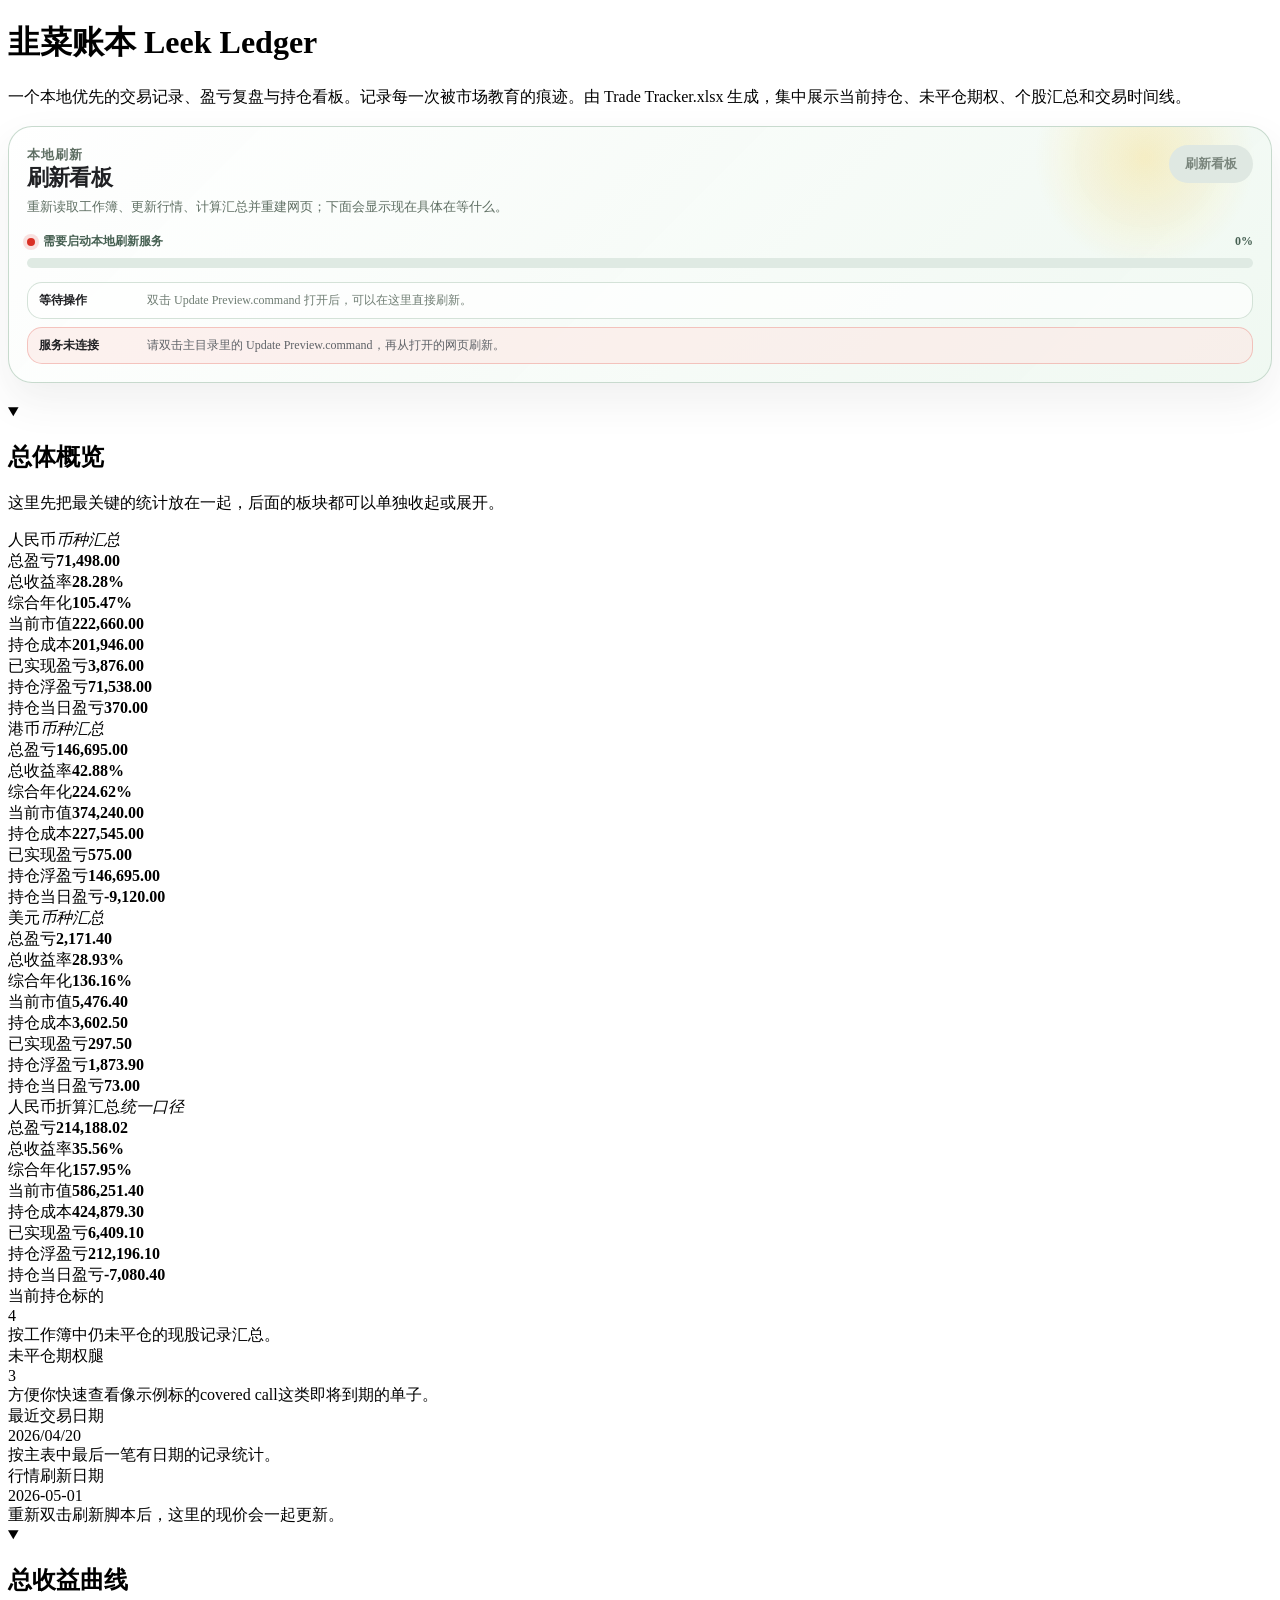
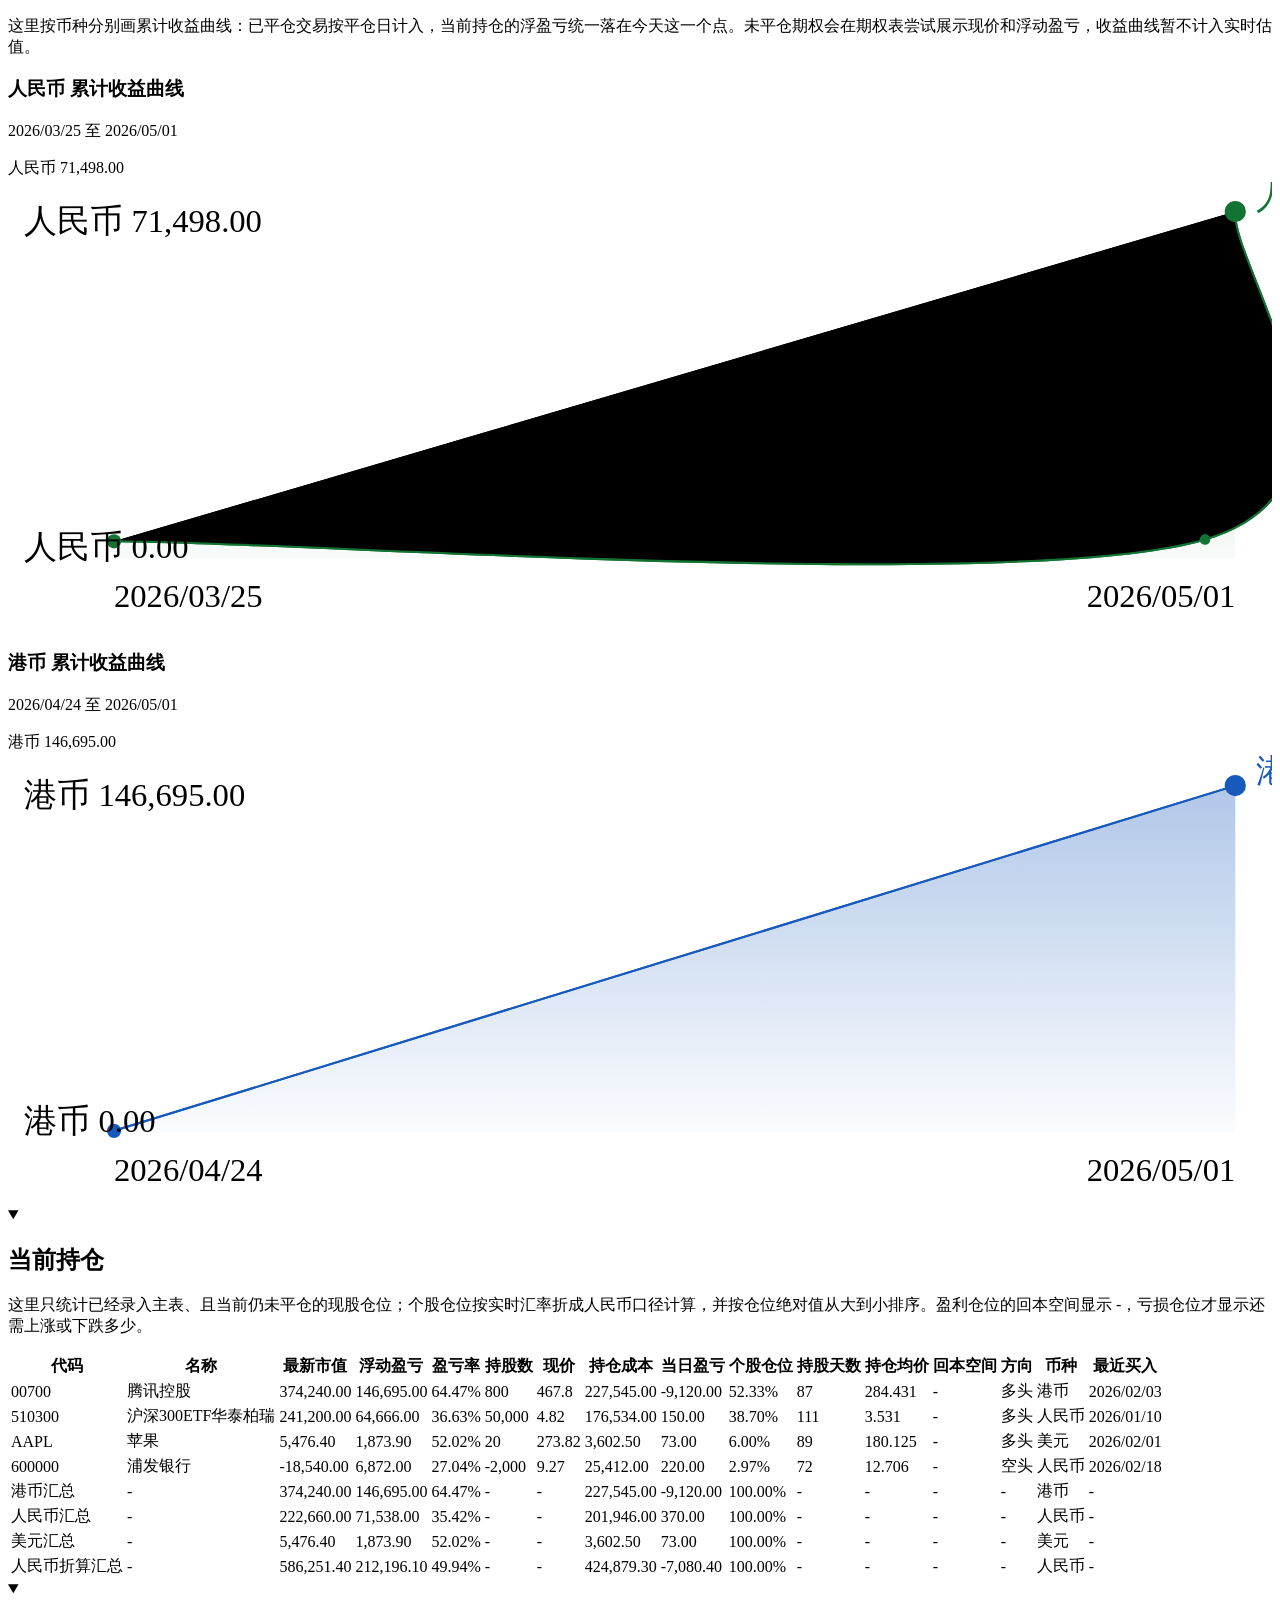
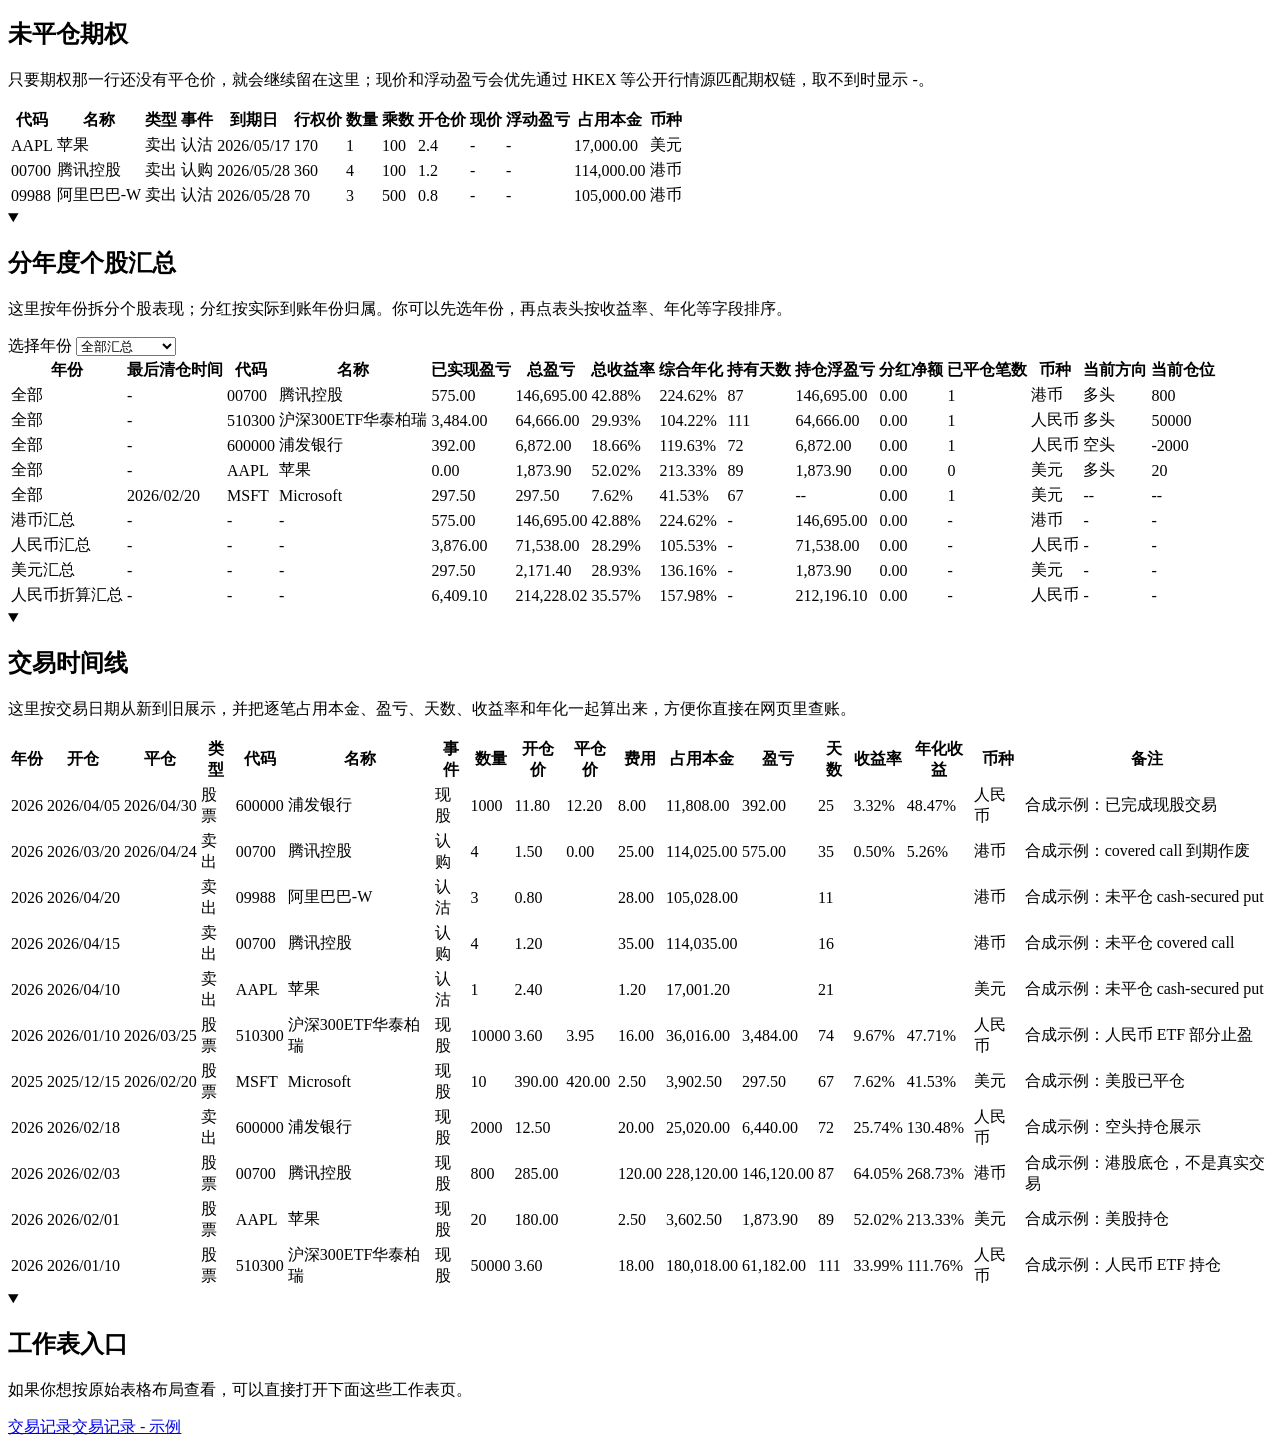
==== commit ad4d730a: "Fix current holding day calculation" ====
--- a/.trade-tracker/preview/index.html
+++ b/.trade-tracker/preview/index.html
@@ -507,7 +507,7 @@
             </div>
           </summary>
           <div class="section-body">
-            <div class="currency-overview-grid"><div class="currency-overview-card"><div class="currency-overview-head"><span>人民币</span><em>币种汇总</em></div><div class="currency-overview-primary"><div class="currency-overview-primary-row"><span>总盈亏</span><strong class="value-positive">71,498.00</strong></div><div class="currency-overview-primary-row"><span>总收益率</span><strong class="value-positive">28.28%</strong></div><div class="currency-overview-primary-row"><span>综合年化</span><strong class="value-positive">105.47%</strong></div></div><div class="currency-overview-details"><div class="currency-overview-row"><span>当前市值</span><strong>222,660.00</strong></div><div class="currency-overview-row"><span>持仓成本</span><strong>201,946.00</strong></div><div class="currency-overview-row"><span>已实现盈亏</span><strong class="value-positive">3,876.00</strong></div><div class="currency-overview-row"><span>持仓浮盈亏</span><strong class="value-positive">71,538.00</strong></div><div class="currency-overview-row"><span>持仓当日盈亏</span><strong class="value-positive">370.00</strong></div></div></div><div class="currency-overview-card"><div class="currency-overview-head"><span>港币</span><em>币种汇总</em></div><div class="currency-overview-primary"><div class="currency-overview-primary-row"><span>总盈亏</span><strong class="value-positive">146,695.00</strong></div><div class="currency-overview-primary-row"><span>总收益率</span><strong class="value-positive">42.88%</strong></div><div class="currency-overview-primary-row"><span>综合年化</span><strong class="value-positive">224.62%</strong></div></div><div class="currency-overview-details"><div class="currency-overview-row"><span>当前市值</span><strong>374,240.00</strong></div><div class="currency-overview-row"><span>持仓成本</span><strong>227,545.00</strong></div><div class="currency-overview-row"><span>已实现盈亏</span><strong class="value-positive">575.00</strong></div><div class="currency-overview-row"><span>持仓浮盈亏</span><strong class="value-positive">146,695.00</strong></div><div class="currency-overview-row"><span>持仓当日盈亏</span><strong class="value-negative">-9,120.00</strong></div></div></div><div class="currency-overview-card"><div class="currency-overview-head"><span>美元</span><em>币种汇总</em></div><div class="currency-overview-primary"><div class="currency-overview-primary-row"><span>总盈亏</span><strong class="value-positive">2,133.60</strong></div><div class="currency-overview-primary-row"><span>总收益率</span><strong class="value-positive">28.43%</strong></div><div class="currency-overview-primary-row"><span>综合年化</span><strong class="value-positive">133.79%</strong></div></div><div class="currency-overview-details"><div class="currency-overview-row"><span>当前市值</span><strong>5,438.60</strong></div><div class="currency-overview-row"><span>持仓成本</span><strong>3,602.50</strong></div><div class="currency-overview-row"><span>已实现盈亏</span><strong class="value-positive">297.50</strong></div><div class="currency-overview-row"><span>持仓浮盈亏</span><strong class="value-positive">1,836.10</strong></div><div class="currency-overview-row"><span>持仓当日盈亏</span><strong class="value-positive">35.20</strong></div></div></div><div class="currency-overview-card currency-overview-cny-card"><div class="currency-overview-head"><span>人民币折算汇总</span><em>统一口径</em></div><div class="currency-overview-primary"><div class="currency-overview-primary-row"><span>总盈亏</span><strong class="value-positive">213,850.74</strong></div><div class="currency-overview-primary-row"><span>总收益率</span><strong class="value-positive">35.52%</strong></div><div class="currency-overview-primary-row"><span>综合年化</span><strong class="value-positive">157.74%</strong></div></div><div class="currency-overview-details"><div class="currency-overview-row"><span>当前市值</span><strong>585,791.42</strong></div><div class="currency-overview-row"><span>持仓成本</span><strong>424,755.80</strong></div><div class="currency-overview-row"><span>已实现盈亏</span><strong class="value-positive">6,408.00</strong></div><div class="currency-overview-row"><span>持仓浮盈亏</span><strong class="value-positive">211,859.62</strong></div><div class="currency-overview-row"><span>持仓当日盈亏</span><strong class="value-negative">-7,334.11</strong></div></div></div></div>
+            <div class="currency-overview-grid"><div class="currency-overview-card"><div class="currency-overview-head"><span>人民币</span><em>币种汇总</em></div><div class="currency-overview-primary"><div class="currency-overview-primary-row"><span>总盈亏</span><strong class="value-positive">71,498.00</strong></div><div class="currency-overview-primary-row"><span>总收益率</span><strong class="value-positive">28.28%</strong></div><div class="currency-overview-primary-row"><span>综合年化</span><strong class="value-positive">105.47%</strong></div></div><div class="currency-overview-details"><div class="currency-overview-row"><span>当前市值</span><strong>222,660.00</strong></div><div class="currency-overview-row"><span>持仓成本</span><strong>201,946.00</strong></div><div class="currency-overview-row"><span>已实现盈亏</span><strong class="value-positive">3,876.00</strong></div><div class="currency-overview-row"><span>持仓浮盈亏</span><strong class="value-positive">71,538.00</strong></div><div class="currency-overview-row"><span>持仓当日盈亏</span><strong class="value-positive">370.00</strong></div></div></div><div class="currency-overview-card"><div class="currency-overview-head"><span>港币</span><em>币种汇总</em></div><div class="currency-overview-primary"><div class="currency-overview-primary-row"><span>总盈亏</span><strong class="value-positive">146,695.00</strong></div><div class="currency-overview-primary-row"><span>总收益率</span><strong class="value-positive">42.88%</strong></div><div class="currency-overview-primary-row"><span>综合年化</span><strong class="value-positive">224.62%</strong></div></div><div class="currency-overview-details"><div class="currency-overview-row"><span>当前市值</span><strong>374,240.00</strong></div><div class="currency-overview-row"><span>持仓成本</span><strong>227,545.00</strong></div><div class="currency-overview-row"><span>已实现盈亏</span><strong class="value-positive">575.00</strong></div><div class="currency-overview-row"><span>持仓浮盈亏</span><strong class="value-positive">146,695.00</strong></div><div class="currency-overview-row"><span>持仓当日盈亏</span><strong class="value-negative">-9,120.00</strong></div></div></div><div class="currency-overview-card"><div class="currency-overview-head"><span>美元</span><em>币种汇总</em></div><div class="currency-overview-primary"><div class="currency-overview-primary-row"><span>总盈亏</span><strong class="value-positive">2,171.40</strong></div><div class="currency-overview-primary-row"><span>总收益率</span><strong class="value-positive">28.93%</strong></div><div class="currency-overview-primary-row"><span>综合年化</span><strong class="value-positive">136.16%</strong></div></div><div class="currency-overview-details"><div class="currency-overview-row"><span>当前市值</span><strong>5,476.40</strong></div><div class="currency-overview-row"><span>持仓成本</span><strong>3,602.50</strong></div><div class="currency-overview-row"><span>已实现盈亏</span><strong class="value-positive">297.50</strong></div><div class="currency-overview-row"><span>持仓浮盈亏</span><strong class="value-positive">1,873.90</strong></div><div class="currency-overview-row"><span>持仓当日盈亏</span><strong class="value-positive">73.00</strong></div></div></div><div class="currency-overview-card currency-overview-cny-card"><div class="currency-overview-head"><span>人民币折算汇总</span><em>统一口径</em></div><div class="currency-overview-primary"><div class="currency-overview-primary-row"><span>总盈亏</span><strong class="value-positive">214,188.02</strong></div><div class="currency-overview-primary-row"><span>总收益率</span><strong class="value-positive">35.56%</strong></div><div class="currency-overview-primary-row"><span>综合年化</span><strong class="value-positive">157.95%</strong></div></div><div class="currency-overview-details"><div class="currency-overview-row"><span>当前市值</span><strong>586,251.40</strong></div><div class="currency-overview-row"><span>持仓成本</span><strong>424,879.30</strong></div><div class="currency-overview-row"><span>已实现盈亏</span><strong class="value-positive">6,409.10</strong></div><div class="currency-overview-row"><span>持仓浮盈亏</span><strong class="value-positive">212,196.10</strong></div><div class="currency-overview-row"><span>持仓当日盈亏</span><strong class="value-negative">-7,080.40</strong></div></div></div></div>
 <div class="dashboard-grid overview-utility-grid">
 <div class="metric-card metric-card-mini">
     <div class="metric-label">当前持仓标的</div>
@@ -616,7 +616,7 @@
             <div class="section-head">
               <div>
                 <h2 class="section-title">当前持仓</h2>
-                <p class="section-note">这里只统计已经录入主表、且当前仍未平仓的现股仓位；个股仓位按实时汇率折成人民币口径计算，并按仓位绝对值从大到小排序。空头仓位会标成“空头”，数量和最新市值会按负值展示；回本空间这一列对多头显示还需上涨多少，对空头显示还需下跌多少。</p>
+                <p class="section-note">这里只统计已经录入主表、且当前仍未平仓的现股仓位；个股仓位按实时汇率折成人民币口径计算，并按仓位绝对值从大到小排序。盈利仓位的回本空间显示 -，亏损仓位才显示还需上涨或下跌多少。</p>
               </div>
               <span class="section-toggle" aria-hidden="true"></span>
             </div>
@@ -630,7 +630,7 @@
     <tbody>
 
 
-      <tr><td class="text">00700</td><td class="text">腾讯控股</td><td class="value-positive money" data-sort-value="326000.464">374,240.00</td><td class="value-positive money" data-sort-value="146695">146,695.00</td><td class="value-positive percent" data-sort-value="0.644685666571">64.47%</td><td class="num" data-sort-value="800">800</td><td class="money" data-sort-value="467.8">467.8</td><td class="money" data-sort-value="227545">227,545.00</td><td class="value-negative money" data-sort-value="-9120">-9,120.00</td><td class="percent" data-sort-value="0.523383245232">52.34%</td><td class="num" data-sort-value="87">87</td><td class="money" data-sort-value="284.43125">284.431</td><td class="percent" data-sort-value="-0.391981081659">已回本</td><td class="text">多头</td><td class="ccy">港币</td><td class="text">2026/02/03</td></tr><tr><td class="text">510300</td><td class="text">沪深300ETF华泰柏瑞</td><td class="value-positive money" data-sort-value="241200">241,200.00</td><td class="value-positive money" data-sort-value="64666">64,666.00</td><td class="value-positive percent" data-sort-value="0.366309039618">36.63%</td><td class="num" data-sort-value="50000">50,000</td><td class="money" data-sort-value="4.82">4.82</td><td class="money" data-sort-value="176534">176,534.00</td><td class="value-positive money" data-sort-value="150">150.00</td><td class="percent" data-sort-value="0.387238831507">38.72%</td><td class="num" data-sort-value="111">111</td><td class="money" data-sort-value="3.53068">3.531</td><td class="percent" data-sort-value="-0.268101160862">已回本</td><td class="text">多头</td><td class="ccy">人民币</td><td class="text">2026/01/10</td></tr><tr><td class="text">AAPL</td><td class="text">苹果</td><td class="value-positive money" data-sort-value="37130.95378">5,438.60</td><td class="value-positive money" data-sort-value="1836.1">1,836.10</td><td class="value-positive percent" data-sort-value="0.509673837613">50.97%</td><td class="num" data-sort-value="20">20</td><td class="money" data-sort-value="271.93">271.93</td><td class="money" data-sort-value="3602.5">3,602.50</td><td class="value-positive money" data-sort-value="35.2">35.20</td><td class="percent" data-sort-value="0.0596125503918">5.96%</td><td class="num" data-sort-value="89">89</td><td class="money" data-sort-value="180.125">180.125</td><td class="percent" data-sort-value="-0.337605266061">已回本</td><td class="text">多头</td><td class="ccy">美元</td><td class="text">2026/02/01</td></tr><tr><td class="text">600000</td><td class="text">浦发银行</td><td class="value-negative money" data-sort-value="-18540">-18,540.00</td><td class="value-positive money" data-sort-value="6872">6,872.00</td><td class="value-positive percent" data-sort-value="0.270423422005">27.04%</td><td class="num" data-sort-value="-2000">-2,000</td><td class="money" data-sort-value="9.27">9.27</td><td class="money" data-sort-value="25412">25,412.00</td><td class="value-positive money" data-sort-value="220">220.00</td><td class="percent" data-sort-value="0.0297653728695">2.98%</td><td class="num" data-sort-value="72">72</td><td class="money" data-sort-value="12.706">12.706</td><td class="percent" data-sort-value="-0.270423422005">已回本</td><td class="text">空头</td><td class="ccy">人民币</td><td class="text">2026/02/18</td></tr>
+      <tr><td class="text">00700</td><td class="text">腾讯控股</td><td class="value-positive money" data-sort-value="326187.584">374,240.00</td><td class="value-positive money" data-sort-value="146695">146,695.00</td><td class="value-positive percent" data-sort-value="0.644685666571">64.47%</td><td class="num" data-sort-value="800">800</td><td class="money" data-sort-value="467.8">467.8</td><td class="money" data-sort-value="227545">227,545.00</td><td class="value-negative money" data-sort-value="-9120">-9,120.00</td><td class="percent" data-sort-value="0.523297215724">52.33%</td><td class="num" data-sort-value="87">87</td><td class="money" data-sort-value="284.43125">284.431</td><td class="percent">-</td><td class="text">多头</td><td class="ccy">港币</td><td class="text">2026/02/03</td></tr><tr><td class="text">510300</td><td class="text">沪深300ETF华泰柏瑞</td><td class="value-positive money" data-sort-value="241200">241,200.00</td><td class="value-positive money" data-sort-value="64666">64,666.00</td><td class="value-positive percent" data-sort-value="0.366309039618">36.63%</td><td class="num" data-sort-value="50000">50,000</td><td class="money" data-sort-value="4.82">4.82</td><td class="money" data-sort-value="176534">176,534.00</td><td class="value-positive money" data-sort-value="150">150.00</td><td class="percent" data-sort-value="0.386953074316">38.70%</td><td class="num" data-sort-value="111">111</td><td class="money" data-sort-value="3.53068">3.531</td><td class="percent">-</td><td class="text">多头</td><td class="ccy">人民币</td><td class="text">2026/01/10</td></tr><tr><td class="text">AAPL</td><td class="text">苹果</td><td class="value-positive money" data-sort-value="37403.812">5,476.40</td><td class="value-positive money" data-sort-value="1873.9">1,873.90</td><td class="value-positive percent" data-sort-value="0.520166551006">52.02%</td><td class="num" data-sort-value="20">20</td><td class="money" data-sort-value="273.82">273.82</td><td class="money" data-sort-value="3602.5">3,602.50</td><td class="value-positive money" data-sort-value="73">73.00</td><td class="percent" data-sort-value="0.0600063020089">6.00%</td><td class="num" data-sort-value="89">89</td><td class="money" data-sort-value="180.125">180.125</td><td class="percent">-</td><td class="text">多头</td><td class="ccy">美元</td><td class="text">2026/02/01</td></tr><tr><td class="text">600000</td><td class="text">浦发银行</td><td class="value-negative money" data-sort-value="-18540">-18,540.00</td><td class="value-positive money" data-sort-value="6872">6,872.00</td><td class="value-positive percent" data-sort-value="0.270423422005">27.04%</td><td class="num" data-sort-value="-2000">-2,000</td><td class="money" data-sort-value="9.27">9.27</td><td class="money" data-sort-value="25412">25,412.00</td><td class="value-positive money" data-sort-value="220">220.00</td><td class="percent" data-sort-value="0.0297434079512">2.97%</td><td class="num" data-sort-value="72">72</td><td class="money" data-sort-value="12.706">12.706</td><td class="percent">-</td><td class="text">空头</td><td class="ccy">人民币</td><td class="text">2026/02/18</td></tr>
 
 
     </tbody>
@@ -692,7 +692,7 @@
     </thead>
     <tbody>
 
-      <tr data-year="total" data-capital="342145.0000000000" data-capital-days="23837315.0000000000" data-total-pnl="146695.0000000000"><td class="text">全部</td><td class="text">-</td><td class="text">00700</td><td class="text">腾讯控股</td><td class="money value-positive">575.00</td><td class="money value-positive">146,695.00</td><td class="percent value-positive">42.88%</td><td class="percent value-positive">224.62%</td><td class="num" data-sort-value="87">87</td><td class="money value-positive">146,695.00</td><td class="money value-zero">0.00</td><td class="num">1</td><td class="ccy">港币</td><td class="text">多头</td><td class="num">800</td></tr><tr data-year="total" data-capital="216034.0000000000" data-capital-days="22647182.0000000000" data-total-pnl="64666.0000000000"><td class="text">全部</td><td class="text">-</td><td class="text">510300</td><td class="text">沪深300ETF华泰柏瑞</td><td class="money value-positive">3,484.00</td><td class="money value-positive">64,666.00</td><td class="percent value-positive">29.93%</td><td class="percent value-positive">104.22%</td><td class="num" data-sort-value="111">111</td><td class="money value-positive">64,666.00</td><td class="money value-zero">0.00</td><td class="num">1</td><td class="ccy">人民币</td><td class="text">多头</td><td class="num">50000</td></tr><tr data-year="total" data-capital="36828.0000000000" data-capital-days="2096640.0000000000" data-total-pnl="6872.0000000000"><td class="text">全部</td><td class="text">-</td><td class="text">600000</td><td class="text">浦发银行</td><td class="money value-positive">392.00</td><td class="money value-positive">6,872.00</td><td class="percent value-positive">18.66%</td><td class="percent value-positive">119.63%</td><td class="num" data-sort-value="72">72</td><td class="money value-positive">6,872.00</td><td class="money value-zero">0.00</td><td class="num">1</td><td class="ccy">人民币</td><td class="text">空头</td><td class="num">-2000</td></tr><tr data-year="total" data-capital="3602.5000000000" data-capital-days="320622.5000000000" data-total-pnl="1836.1000000000"><td class="text">全部</td><td class="text">-</td><td class="text">AAPL</td><td class="text">苹果</td><td class="money value-zero">0.00</td><td class="money value-positive">1,836.10</td><td class="percent value-positive">50.97%</td><td class="percent value-positive">209.02%</td><td class="num" data-sort-value="89">89</td><td class="money value-positive">1,836.10</td><td class="money value-zero">0.00</td><td class="num">0</td><td class="ccy">美元</td><td class="text">多头</td><td class="num">20</td></tr><tr data-year="total" data-capital="3902.5000000000" data-capital-days="261467.5000000000" data-total-pnl="297.5000000000"><td class="text">全部</td><td class="text">2026/02/20</td><td class="text">MSFT</td><td class="text">Microsoft</td><td class="money value-positive">297.50</td><td class="money value-positive">297.50</td><td class="percent value-positive">7.62%</td><td class="percent value-positive">41.53%</td><td class="num" data-sort-value="67">67</td><td class="money">--</td><td class="money value-zero">0.00</td><td class="num">1</td><td class="ccy">美元</td><td class="text">--</td><td class="num">--</td></tr><tr data-year="2026" data-capital="342145.0000000000" data-capital-days="23837315.0000000000" data-total-pnl="146695.0000000000"><td class="text">2026</td><td class="text">-</td><td class="text">00700</td><td class="text">腾讯控股</td><td class="money value-positive">575.00</td><td class="money value-positive">146,695.00</td><td class="percent value-positive">42.88%</td><td class="percent value-positive">224.62%</td><td class="num" data-sort-value="87">87</td><td class="money value-positive">146,695.00</td><td class="money value-zero">0.00</td><td class="num">1</td><td class="ccy">港币</td><td class="text">多头</td><td class="num">800</td></tr><tr data-year="2026" data-capital="216034.0000000000" data-capital-days="22647182.0000000000" data-total-pnl="64666.0000000000"><td class="text">2026</td><td class="text">-</td><td class="text">510300</td><td class="text">沪深300ETF华泰柏瑞</td><td class="money value-positive">3,484.00</td><td class="money value-positive">64,666.00</td><td class="percent value-positive">29.93%</td><td class="percent value-positive">104.22%</td><td class="num" data-sort-value="111">111</td><td class="money value-positive">64,666.00</td><td class="money value-zero">0.00</td><td class="num">1</td><td class="ccy">人民币</td><td class="text">多头</td><td class="num">50000</td></tr><tr data-year="2026" data-capital="36828.0000000000" data-capital-days="2096640.0000000000" data-total-pnl="6872.0000000000"><td class="text">2026</td><td class="text">-</td><td class="text">600000</td><td class="text">浦发银行</td><td class="money value-positive">392.00</td><td class="money value-positive">6,872.00</td><td class="percent value-positive">18.66%</td><td class="percent value-positive">119.63%</td><td class="num" data-sort-value="72">72</td><td class="money value-positive">6,872.00</td><td class="money value-zero">0.00</td><td class="num">1</td><td class="ccy">人民币</td><td class="text">空头</td><td class="num">-2000</td></tr><tr data-year="2026" data-capital="3602.5000000000" data-capital-days="320622.5000000000" data-total-pnl="1836.1000000000"><td class="text">2026</td><td class="text">-</td><td class="text">AAPL</td><td class="text">苹果</td><td class="money value-zero">0.00</td><td class="money value-positive">1,836.10</td><td class="percent value-positive">50.97%</td><td class="percent value-positive">209.02%</td><td class="num" data-sort-value="89">89</td><td class="money value-positive">1,836.10</td><td class="money value-zero">0.00</td><td class="num">0</td><td class="ccy">美元</td><td class="text">多头</td><td class="num">20</td></tr><tr data-year="2025" data-capital="3902.5000000000" data-capital-days="261467.5000000000" data-total-pnl="297.5000000000"><td class="text">2025</td><td class="text">2026/02/20</td><td class="text">MSFT</td><td class="text">Microsoft</td><td class="money value-positive">297.50</td><td class="money value-positive">297.50</td><td class="percent value-positive">7.62%</td><td class="percent value-positive">41.53%</td><td class="num" data-sort-value="17">17</td><td class="money">--</td><td class="money value-zero">0.00</td><td class="num">1</td><td class="ccy">美元</td><td class="text">--</td><td class="num">--</td></tr>
+      <tr data-year="total" data-capital="342145.0000000000" data-capital-days="23837315.0000000000" data-total-pnl="146695.0000000000"><td class="text">全部</td><td class="text">-</td><td class="text">00700</td><td class="text">腾讯控股</td><td class="money value-positive">575.00</td><td class="money value-positive">146,695.00</td><td class="percent value-positive">42.88%</td><td class="percent value-positive">224.62%</td><td class="num" data-sort-value="87">87</td><td class="money value-positive">146,695.00</td><td class="money value-zero">0.00</td><td class="num">1</td><td class="ccy">港币</td><td class="text">多头</td><td class="num">800</td></tr><tr data-year="total" data-capital="216034.0000000000" data-capital-days="22647182.0000000000" data-total-pnl="64666.0000000000"><td class="text">全部</td><td class="text">-</td><td class="text">510300</td><td class="text">沪深300ETF华泰柏瑞</td><td class="money value-positive">3,484.00</td><td class="money value-positive">64,666.00</td><td class="percent value-positive">29.93%</td><td class="percent value-positive">104.22%</td><td class="num" data-sort-value="111">111</td><td class="money value-positive">64,666.00</td><td class="money value-zero">0.00</td><td class="num">1</td><td class="ccy">人民币</td><td class="text">多头</td><td class="num">50000</td></tr><tr data-year="total" data-capital="36828.0000000000" data-capital-days="2096640.0000000000" data-total-pnl="6872.0000000000"><td class="text">全部</td><td class="text">-</td><td class="text">600000</td><td class="text">浦发银行</td><td class="money value-positive">392.00</td><td class="money value-positive">6,872.00</td><td class="percent value-positive">18.66%</td><td class="percent value-positive">119.63%</td><td class="num" data-sort-value="72">72</td><td class="money value-positive">6,872.00</td><td class="money value-zero">0.00</td><td class="num">1</td><td class="ccy">人民币</td><td class="text">空头</td><td class="num">-2000</td></tr><tr data-year="total" data-capital="3602.5000000000" data-capital-days="320622.5000000000" data-total-pnl="1873.9000000000"><td class="text">全部</td><td class="text">-</td><td class="text">AAPL</td><td class="text">苹果</td><td class="money value-zero">0.00</td><td class="money value-positive">1,873.90</td><td class="percent value-positive">52.02%</td><td class="percent value-positive">213.33%</td><td class="num" data-sort-value="89">89</td><td class="money value-positive">1,873.90</td><td class="money value-zero">0.00</td><td class="num">0</td><td class="ccy">美元</td><td class="text">多头</td><td class="num">20</td></tr><tr data-year="total" data-capital="3902.5000000000" data-capital-days="261467.5000000000" data-total-pnl="297.5000000000"><td class="text">全部</td><td class="text">2026/02/20</td><td class="text">MSFT</td><td class="text">Microsoft</td><td class="money value-positive">297.50</td><td class="money value-positive">297.50</td><td class="percent value-positive">7.62%</td><td class="percent value-positive">41.53%</td><td class="num" data-sort-value="67">67</td><td class="money">--</td><td class="money value-zero">0.00</td><td class="num">1</td><td class="ccy">美元</td><td class="text">--</td><td class="num">--</td></tr><tr data-year="2026" data-capital="342145.0000000000" data-capital-days="23837315.0000000000" data-total-pnl="146695.0000000000"><td class="text">2026</td><td class="text">-</td><td class="text">00700</td><td class="text">腾讯控股</td><td class="money value-positive">575.00</td><td class="money value-positive">146,695.00</td><td class="percent value-positive">42.88%</td><td class="percent value-positive">224.62%</td><td class="num" data-sort-value="87">87</td><td class="money value-positive">146,695.00</td><td class="money value-zero">0.00</td><td class="num">1</td><td class="ccy">港币</td><td class="text">多头</td><td class="num">800</td></tr><tr data-year="2026" data-capital="216034.0000000000" data-capital-days="22647182.0000000000" data-total-pnl="64666.0000000000"><td class="text">2026</td><td class="text">-</td><td class="text">510300</td><td class="text">沪深300ETF华泰柏瑞</td><td class="money value-positive">3,484.00</td><td class="money value-positive">64,666.00</td><td class="percent value-positive">29.93%</td><td class="percent value-positive">104.22%</td><td class="num" data-sort-value="111">111</td><td class="money value-positive">64,666.00</td><td class="money value-zero">0.00</td><td class="num">1</td><td class="ccy">人民币</td><td class="text">多头</td><td class="num">50000</td></tr><tr data-year="2026" data-capital="36828.0000000000" data-capital-days="2096640.0000000000" data-total-pnl="6872.0000000000"><td class="text">2026</td><td class="text">-</td><td class="text">600000</td><td class="text">浦发银行</td><td class="money value-positive">392.00</td><td class="money value-positive">6,872.00</td><td class="percent value-positive">18.66%</td><td class="percent value-positive">119.63%</td><td class="num" data-sort-value="72">72</td><td class="money value-positive">6,872.00</td><td class="money value-zero">0.00</td><td class="num">1</td><td class="ccy">人民币</td><td class="text">空头</td><td class="num">-2000</td></tr><tr data-year="2026" data-capital="3602.5000000000" data-capital-days="320622.5000000000" data-total-pnl="1873.9000000000"><td class="text">2026</td><td class="text">-</td><td class="text">AAPL</td><td class="text">苹果</td><td class="money value-zero">0.00</td><td class="money value-positive">1,873.90</td><td class="percent value-positive">52.02%</td><td class="percent value-positive">213.33%</td><td class="num" data-sort-value="89">89</td><td class="money value-positive">1,873.90</td><td class="money value-zero">0.00</td><td class="num">0</td><td class="ccy">美元</td><td class="text">多头</td><td class="num">20</td></tr><tr data-year="2025" data-capital="3902.5000000000" data-capital-days="261467.5000000000" data-total-pnl="297.5000000000"><td class="text">2025</td><td class="text">2026/02/20</td><td class="text">MSFT</td><td class="text">Microsoft</td><td class="money value-positive">297.50</td><td class="money value-positive">297.50</td><td class="percent value-positive">7.62%</td><td class="percent value-positive">41.53%</td><td class="num" data-sort-value="17">17</td><td class="money">--</td><td class="money value-zero">0.00</td><td class="num">1</td><td class="ccy">美元</td><td class="text">--</td><td class="num">--</td></tr>
 
     </tbody>
     <tfoot><tr class="summary-footer"><td class="text">-</td><td class="text">-</td><td class="text">-</td><td class="text">-</td><td class="money">-</td><td class="money">-</td><td class="percent">-</td><td class="percent">-</td><td class="num">-</td><td class="money">-</td><td class="money">-</td><td class="num">-</td><td class="ccy">-</td><td class="text">-</td><td class="num">-</td></tr></tfoot>
@@ -718,7 +718,7 @@
       <tr><th class="text" data-sort-type="number">年份</th><th class="text" data-sort-type="date">开仓</th><th class="text" data-sort-type="date">平仓</th><th class="text" data-sort-type="text">类型</th><th class="text" data-sort-type="text">代码</th><th class="text" data-sort-type="text">名称</th><th class="text" data-sort-type="text">事件</th><th class="num" data-sort-type="number">数量</th><th class="money" data-sort-type="number">开仓价</th><th class="money" data-sort-type="number">平仓价</th><th class="money" data-sort-type="number">费用</th><th class="money" data-sort-type="number">占用本金</th><th class="money" data-sort-type="number">盈亏</th><th class="num" data-sort-type="number">天数</th><th class="percent" data-sort-type="number">收益率</th><th class="percent" data-sort-type="number">年化收益</th><th class="ccy" data-sort-type="text">币种</th><th class="text" data-sort-type="text">备注</th></tr>
     </thead>
     <tbody>
-      <tr><td class="text">2026</td><td class="text">2026/04/05</td><td class="text">2026/04/30</td><td class="text">股票</td><td class="text">600000</td><td class="text">浦发银行</td><td class="text">现股</td><td class="num">1000</td><td class="money">11.80</td><td class="money">12.20</td><td class="money">8.00</td><td class="money">11,808.00</td><td class="money value-positive">392.00</td><td class="num">25</td><td class="percent value-positive">3.32%</td><td class="percent value-positive">48.47%</td><td class="ccy">人民币</td><td class="text">合成示例：已完成现股交易</td></tr><tr><td class="text">2026</td><td class="text">2026/03/20</td><td class="text">2026/04/24</td><td class="text">卖出</td><td class="text">00700</td><td class="text">腾讯控股</td><td class="text">认购</td><td class="num">4</td><td class="money">1.50</td><td class="money">0.00</td><td class="money">25.00</td><td class="money">114,025.00</td><td class="money value-positive">575.00</td><td class="num">35</td><td class="percent value-positive">0.50%</td><td class="percent value-positive">5.26%</td><td class="ccy">港币</td><td class="text">合成示例：covered call 到期作废</td></tr><tr><td class="text">2026</td><td class="text">2026/04/20</td><td class="text"></td><td class="text">卖出</td><td class="text">09988</td><td class="text">阿里巴巴-W</td><td class="text">认沽</td><td class="num">3</td><td class="money">0.80</td><td class="money"></td><td class="money">28.00</td><td class="money">105,028.00</td><td class="money"></td><td class="num">11</td><td class="percent"></td><td class="percent"></td><td class="ccy">港币</td><td class="text">合成示例：未平仓 cash-secured put</td></tr><tr><td class="text">2026</td><td class="text">2026/04/15</td><td class="text"></td><td class="text">卖出</td><td class="text">00700</td><td class="text">腾讯控股</td><td class="text">认购</td><td class="num">4</td><td class="money">1.20</td><td class="money"></td><td class="money">35.00</td><td class="money">114,035.00</td><td class="money"></td><td class="num">16</td><td class="percent"></td><td class="percent"></td><td class="ccy">港币</td><td class="text">合成示例：未平仓 covered call</td></tr><tr><td class="text">2026</td><td class="text">2026/04/10</td><td class="text"></td><td class="text">卖出</td><td class="text">AAPL</td><td class="text">苹果</td><td class="text">认沽</td><td class="num">1</td><td class="money">2.40</td><td class="money"></td><td class="money">1.20</td><td class="money">17,001.20</td><td class="money"></td><td class="num">21</td><td class="percent"></td><td class="percent"></td><td class="ccy">美元</td><td class="text">合成示例：未平仓 cash-secured put</td></tr><tr><td class="text">2026</td><td class="text">2026/01/10</td><td class="text">2026/03/25</td><td class="text">股票</td><td class="text">510300</td><td class="text">沪深300ETF华泰柏瑞</td><td class="text">现股</td><td class="num">10000</td><td class="money">3.60</td><td class="money">3.95</td><td class="money">16.00</td><td class="money">36,016.00</td><td class="money value-positive">3,484.00</td><td class="num">74</td><td class="percent value-positive">9.67%</td><td class="percent value-positive">47.71%</td><td class="ccy">人民币</td><td class="text">合成示例：人民币 ETF 部分止盈</td></tr><tr><td class="text">2025</td><td class="text">2025/12/15</td><td class="text">2026/02/20</td><td class="text">股票</td><td class="text">MSFT</td><td class="text">Microsoft</td><td class="text">现股</td><td class="num">10</td><td class="money">390.00</td><td class="money">420.00</td><td class="money">2.50</td><td class="money">3,902.50</td><td class="money value-positive">297.50</td><td class="num">67</td><td class="percent value-positive">7.62%</td><td class="percent value-positive">41.53%</td><td class="ccy">美元</td><td class="text">合成示例：美股已平仓</td></tr><tr><td class="text">2026</td><td class="text">2026/02/18</td><td class="text"></td><td class="text">卖出</td><td class="text">600000</td><td class="text">浦发银行</td><td class="text">现股</td><td class="num">2000</td><td class="money">12.50</td><td class="money"></td><td class="money">20.00</td><td class="money">25,020.00</td><td class="money value-positive">6,440.00</td><td class="num">72</td><td class="percent value-positive">25.74%</td><td class="percent value-positive">130.48%</td><td class="ccy">人民币</td><td class="text">合成示例：空头持仓展示</td></tr><tr><td class="text">2026</td><td class="text">2026/02/03</td><td class="text"></td><td class="text">股票</td><td class="text">00700</td><td class="text">腾讯控股</td><td class="text">现股</td><td class="num">800</td><td class="money">285.00</td><td class="money"></td><td class="money">120.00</td><td class="money">228,120.00</td><td class="money value-positive">146,120.00</td><td class="num">87</td><td class="percent value-positive">64.05%</td><td class="percent value-positive">268.73%</td><td class="ccy">港币</td><td class="text">合成示例：港股底仓，不是真实交易</td></tr><tr><td class="text">2026</td><td class="text">2026/02/01</td><td class="text"></td><td class="text">股票</td><td class="text">AAPL</td><td class="text">苹果</td><td class="text">现股</td><td class="num">20</td><td class="money">180.00</td><td class="money"></td><td class="money">2.50</td><td class="money">3,602.50</td><td class="money value-positive">1,836.10</td><td class="num">89</td><td class="percent value-positive">50.97%</td><td class="percent value-positive">209.02%</td><td class="ccy">美元</td><td class="text">合成示例：美股持仓</td></tr><tr><td class="text">2026</td><td class="text">2026/01/10</td><td class="text"></td><td class="text">股票</td><td class="text">510300</td><td class="text">沪深300ETF华泰柏瑞</td><td class="text">现股</td><td class="num">50000</td><td class="money">3.60</td><td class="money"></td><td class="money">18.00</td><td class="money">180,018.00</td><td class="money value-positive">61,182.00</td><td class="num">111</td><td class="percent value-positive">33.99%</td><td class="percent value-positive">111.76%</td><td class="ccy">人民币</td><td class="text">合成示例：人民币 ETF 持仓</td></tr>
+      <tr><td class="text">2026</td><td class="text">2026/04/05</td><td class="text">2026/04/30</td><td class="text">股票</td><td class="text">600000</td><td class="text">浦发银行</td><td class="text">现股</td><td class="num">1000</td><td class="money">11.80</td><td class="money">12.20</td><td class="money">8.00</td><td class="money">11,808.00</td><td class="money value-positive">392.00</td><td class="num">25</td><td class="percent value-positive">3.32%</td><td class="percent value-positive">48.47%</td><td class="ccy">人民币</td><td class="text">合成示例：已完成现股交易</td></tr><tr><td class="text">2026</td><td class="text">2026/03/20</td><td class="text">2026/04/24</td><td class="text">卖出</td><td class="text">00700</td><td class="text">腾讯控股</td><td class="text">认购</td><td class="num">4</td><td class="money">1.50</td><td class="money">0.00</td><td class="money">25.00</td><td class="money">114,025.00</td><td class="money value-positive">575.00</td><td class="num">35</td><td class="percent value-positive">0.50%</td><td class="percent value-positive">5.26%</td><td class="ccy">港币</td><td class="text">合成示例：covered call 到期作废</td></tr><tr><td class="text">2026</td><td class="text">2026/04/20</td><td class="text"></td><td class="text">卖出</td><td class="text">09988</td><td class="text">阿里巴巴-W</td><td class="text">认沽</td><td class="num">3</td><td class="money">0.80</td><td class="money"></td><td class="money">28.00</td><td class="money">105,028.00</td><td class="money"></td><td class="num">11</td><td class="percent"></td><td class="percent"></td><td class="ccy">港币</td><td class="text">合成示例：未平仓 cash-secured put</td></tr><tr><td class="text">2026</td><td class="text">2026/04/15</td><td class="text"></td><td class="text">卖出</td><td class="text">00700</td><td class="text">腾讯控股</td><td class="text">认购</td><td class="num">4</td><td class="money">1.20</td><td class="money"></td><td class="money">35.00</td><td class="money">114,035.00</td><td class="money"></td><td class="num">16</td><td class="percent"></td><td class="percent"></td><td class="ccy">港币</td><td class="text">合成示例：未平仓 covered call</td></tr><tr><td class="text">2026</td><td class="text">2026/04/10</td><td class="text"></td><td class="text">卖出</td><td class="text">AAPL</td><td class="text">苹果</td><td class="text">认沽</td><td class="num">1</td><td class="money">2.40</td><td class="money"></td><td class="money">1.20</td><td class="money">17,001.20</td><td class="money"></td><td class="num">21</td><td class="percent"></td><td class="percent"></td><td class="ccy">美元</td><td class="text">合成示例：未平仓 cash-secured put</td></tr><tr><td class="text">2026</td><td class="text">2026/01/10</td><td class="text">2026/03/25</td><td class="text">股票</td><td class="text">510300</td><td class="text">沪深300ETF华泰柏瑞</td><td class="text">现股</td><td class="num">10000</td><td class="money">3.60</td><td class="money">3.95</td><td class="money">16.00</td><td class="money">36,016.00</td><td class="money value-positive">3,484.00</td><td class="num">74</td><td class="percent value-positive">9.67%</td><td class="percent value-positive">47.71%</td><td class="ccy">人民币</td><td class="text">合成示例：人民币 ETF 部分止盈</td></tr><tr><td class="text">2025</td><td class="text">2025/12/15</td><td class="text">2026/02/20</td><td class="text">股票</td><td class="text">MSFT</td><td class="text">Microsoft</td><td class="text">现股</td><td class="num">10</td><td class="money">390.00</td><td class="money">420.00</td><td class="money">2.50</td><td class="money">3,902.50</td><td class="money value-positive">297.50</td><td class="num">67</td><td class="percent value-positive">7.62%</td><td class="percent value-positive">41.53%</td><td class="ccy">美元</td><td class="text">合成示例：美股已平仓</td></tr><tr><td class="text">2026</td><td class="text">2026/02/18</td><td class="text"></td><td class="text">卖出</td><td class="text">600000</td><td class="text">浦发银行</td><td class="text">现股</td><td class="num">2000</td><td class="money">12.50</td><td class="money"></td><td class="money">20.00</td><td class="money">25,020.00</td><td class="money value-positive">6,440.00</td><td class="num">72</td><td class="percent value-positive">25.74%</td><td class="percent value-positive">130.48%</td><td class="ccy">人民币</td><td class="text">合成示例：空头持仓展示</td></tr><tr><td class="text">2026</td><td class="text">2026/02/03</td><td class="text"></td><td class="text">股票</td><td class="text">00700</td><td class="text">腾讯控股</td><td class="text">现股</td><td class="num">800</td><td class="money">285.00</td><td class="money"></td><td class="money">120.00</td><td class="money">228,120.00</td><td class="money value-positive">146,120.00</td><td class="num">87</td><td class="percent value-positive">64.05%</td><td class="percent value-positive">268.73%</td><td class="ccy">港币</td><td class="text">合成示例：港股底仓，不是真实交易</td></tr><tr><td class="text">2026</td><td class="text">2026/02/01</td><td class="text"></td><td class="text">股票</td><td class="text">AAPL</td><td class="text">苹果</td><td class="text">现股</td><td class="num">20</td><td class="money">180.00</td><td class="money"></td><td class="money">2.50</td><td class="money">3,602.50</td><td class="money value-positive">1,873.90</td><td class="num">89</td><td class="percent value-positive">52.02%</td><td class="percent value-positive">213.33%</td><td class="ccy">美元</td><td class="text">合成示例：美股持仓</td></tr><tr><td class="text">2026</td><td class="text">2026/01/10</td><td class="text"></td><td class="text">股票</td><td class="text">510300</td><td class="text">沪深300ETF华泰柏瑞</td><td class="text">现股</td><td class="num">50000</td><td class="money">3.60</td><td class="money"></td><td class="money">18.00</td><td class="money">180,018.00</td><td class="money value-positive">61,182.00</td><td class="num">111</td><td class="percent value-positive">33.99%</td><td class="percent value-positive">111.76%</td><td class="ccy">人民币</td><td class="text">合成示例：人民币 ETF 持仓</td></tr>
     </tbody>
 
   </table>
@@ -1087,13 +1087,13 @@
 
         function shouldToneSummaryLabel(label) {
           const normalized = String(label || '').trim();
-          if (!normalized || normalized === '回本空间') return false;
-          return /(浮盈|盈亏|收益|分红|年化)/.test(normalized);
+          if (!normalized) return false;
+          return /(浮盈|盈亏|收益|分红|年化|回本空间)/.test(normalized);
         }
 
         function toneClassForSummaryValue(label, text) {
           const raw = String(text || '').trim();
-          if (!shouldToneSummaryLabel(label) || !raw || raw === '-' || raw === '--' || raw === '已回本') return '';
+          if (!shouldToneSummaryLabel(label) || !raw || raw === '-' || raw === '--') return '';
           const value = parseSortableValue(raw, 'number');
           if (Number.isNaN(value)) return '';
           if (value > 0) return 'value-positive';
@@ -1152,9 +1152,9 @@
         <script>
         /* Codex summary CNY settlement footer */
         (function addSummarySettlementRows() {
-          const fxRatesToCny = {"人民币": 1.0, "港币": 0.8711, "美元": 6.8273};
+          const fxRatesToCny = {"人民币": 1.0, "港币": 0.8716, "美元": 6.83};
           const moneyLabels = new Set(['分红净额', '已实现盈亏', '浮动盈亏', '持仓浮盈亏', '总盈亏', '最新市值', '当日盈亏', '持仓成本']);
-          const toneLabels = new Set(['分红净额', '已实现盈亏', '浮动盈亏', '持仓浮盈亏', '总盈亏', '当日盈亏', '盈亏率', '总收益率', '综合年化']);
+          const toneLabels = new Set(['分红净额', '已实现盈亏', '浮动盈亏', '持仓浮盈亏', '总盈亏', '当日盈亏', '盈亏率', '总收益率', '综合年化', '回本空间']);
 
           function numberFromText(text) {
             const cleaned = String(text || '').replace(/,/g, '').replace(/%/g, '').replace(/^(人民币|港币|美元)\s+/, '').trim();
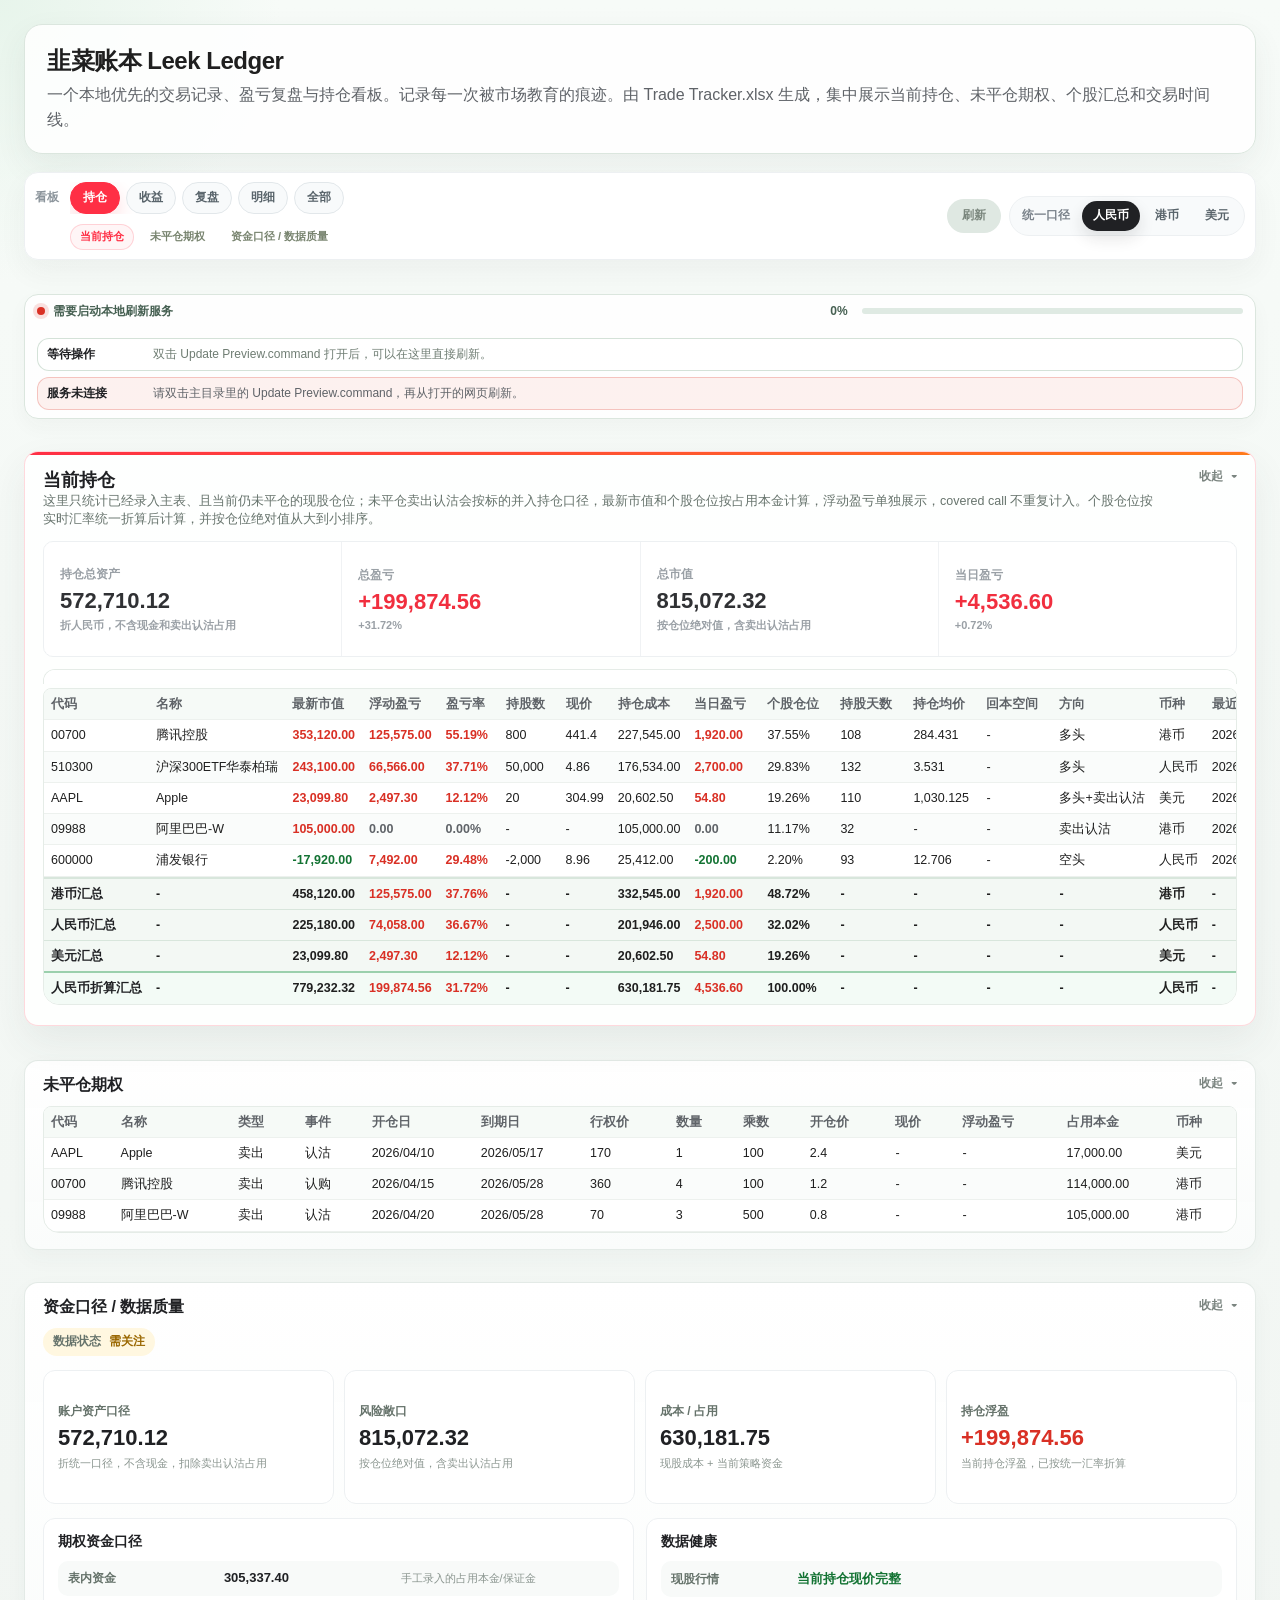
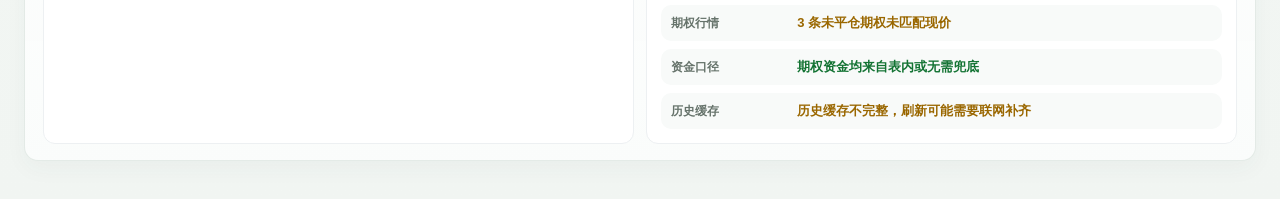
==== commit 74491429: "Sync daily pnl curve" ====
--- a/.trade-tracker/preview/index.html
+++ b/.trade-tracker/preview/index.html
@@ -302,54 +302,70 @@
 
         <style>
         .refresh-panel {
-          margin: 18px 0 20px;
-          padding: 18px;
-          border: 1px solid rgba(196, 215, 202, 0.92);
-          border-radius: 24px;
-          background:
-            radial-gradient(circle at 90% 12%, rgba(251, 188, 4, 0.20), transparent 110px),
-            linear-gradient(135deg, rgba(255, 255, 255, 0.98), rgba(239, 248, 241, 0.97));
-          box-shadow: 0 18px 42px rgba(60, 64, 67, 0.08);
+          display: grid;
+          grid-template-columns: minmax(180px, 0.68fr) minmax(180px, 0.32fr);
+          align-items: center;
+          gap: 10px 14px;
+          margin: 0 0 14px;
+          padding: 8px 12px;
+          border: 1px solid #dbe6de;
+          border-radius: 14px;
+          background: rgba(255, 255, 255, 0.86);
+          box-shadow: 0 8px 20px rgba(60, 64, 67, 0.035);
         }
 
         .refresh-panel-head {
+          display: none;
+          align-items: center;
+          justify-content: space-between;
+          gap: 14px;
+        }
+
+        .refresh-panel-head > div {
           display: flex;
-          align-items: flex-start;
-          justify-content: space-between;
-          gap: 18px;
+          align-items: center;
+          gap: 10px;
+          min-width: 0;
         }
 
         .refresh-kicker {
-          margin: 0 0 5px;
+          flex: 0 0 auto;
+          margin: 0;
           color: #137333;
-          font-size: 12px;
+          font-size: 11px;
           font-weight: 800;
-          letter-spacing: 0.08em;
+          letter-spacing: 0.04em;
         }
 
         .refresh-panel h2 {
-          margin: 0 0 6px;
+          flex: 0 0 auto;
+          margin: 0;
           color: #202124;
-          font-size: 22px;
+          font-size: 15px;
           line-height: 1.18;
-          letter-spacing: -0.035em;
+          letter-spacing: 0;
+          white-space: nowrap;
         }
 
         .refresh-panel p {
+          overflow: hidden;
           margin: 0;
           color: #5f6f63;
-          font-size: 13px;
-          line-height: 1.55;
+          font-size: 12px;
+          font-weight: 650;
+          line-height: 1.45;
+          text-overflow: ellipsis;
+          white-space: nowrap;
         }
 
         .refresh-button {
           flex: 0 0 auto;
           border: 0;
           border-radius: 999px;
-          padding: 10px 16px;
+          padding: 9px 15px;
           color: #fff;
           background: linear-gradient(135deg, #137333, #34a853);
-          box-shadow: 0 10px 24px rgba(19, 115, 51, 0.22);
+          box-shadow: 0 8px 18px rgba(19, 115, 51, 0.18);
           font-size: 13px;
           font-weight: 800;
           cursor: pointer;
@@ -367,7 +383,7 @@
           align-items: center;
           justify-content: space-between;
           gap: 12px;
-          margin-top: 16px;
+          margin-top: 0;
           color: #466052;
           font-size: 12px;
           font-weight: 800;
@@ -400,8 +416,8 @@
         }
 
         .refresh-progress {
-          height: 10px;
-          margin-top: 8px;
+          height: 6px;
+          margin-top: 0;
           overflow: hidden;
           border-radius: 999px;
           background: #dfeae3;
@@ -417,10 +433,11 @@
         }
 
         .refresh-steps {
-          display: grid;
-          gap: 8px;
-          max-height: 190px;
-          margin: 14px 0 0;
+          display: none;
+          grid-column: 1 / -1;
+          gap: 6px;
+          max-height: 76px;
+          margin: 8px 0 0;
           padding: 0;
           overflow: auto;
           list-style: none;
@@ -429,10 +446,10 @@
         .refresh-step {
           display: grid;
           grid-template-columns: minmax(96px, max-content) 1fr;
-          gap: 12px;
-          padding: 9px 11px;
+          gap: 10px;
+          padding: 7px 9px;
           border: 1px solid rgba(196, 215, 202, 0.72);
-          border-radius: 15px;
+          border-radius: 12px;
           background: rgba(255, 255, 255, 0.64);
           color: #5f6368;
           font-size: 12px;
@@ -457,9 +474,24 @@
           color: #6f7d73;
         }
 
+        .refresh-panel.is-running .refresh-steps,
+        .refresh-panel.is-done .refresh-steps,
+        .refresh-panel.is-error .refresh-steps {
+          display: grid;
+        }
+
         @media (max-width: 760px) {
+          .refresh-panel {
+            grid-template-columns: 1fr;
+          }
+
           .refresh-panel-head {
             display: grid;
+          }
+
+          .refresh-panel-head > div {
+            display: grid;
+            gap: 4px;
           }
 
           .refresh-button {
@@ -473,7 +505,298 @@
         }
         </style>
 
-          <section class="refresh-panel" id="refresh-panel" aria-live="polite">
+
+<div class="dashboard-topbar" data-dashboard-topbar>
+  <div class="dashboard-topbar-main">
+    <span class="dashboard-topbar-label">看板</span>
+    <nav class="dashboard-page-tabs" data-dashboard-page-tabs aria-label="看板分页"></nav>
+    <nav class="dashboard-section-tabs" data-dashboard-section-tabs aria-label="当前分页区块"></nav>
+  </div>
+  <div class="dashboard-top-actions">
+    <button class="dashboard-top-refresh" type="button" data-refresh-start>刷新</button>
+    <div class="dashboard-currency-switcher" data-dashboard-currency-switcher aria-label="统一口径币种">
+      <span>统一口径</span>
+      <button type="button" data-reporting-currency-button data-reporting-currency="人民币">人民币</button>
+    <button type="button" data-reporting-currency-button data-reporting-currency="港币">港币</button>
+    <button type="button" data-reporting-currency-button data-reporting-currency="美元">美元</button>
+    </div>
+  </div>
+</div>
+
+<script>
+(function setupDashboardPager() {
+  function ready(callback) {
+    if (document.readyState === "loading") {
+      document.addEventListener("DOMContentLoaded", callback, { once: true });
+      return;
+    }
+    callback();
+  }
+
+  ready(function() {
+    var tabs = document.querySelector("[data-dashboard-page-tabs]");
+    var sectionTabs = document.querySelector("[data-dashboard-section-tabs]");
+    if (!tabs || tabs.dataset.ready === "1") return;
+    tabs.dataset.ready = "1";
+    var sections = Array.prototype.slice.call(document.querySelectorAll("details.dashboard-section.section-collapsible"));
+    if (!sections.length) return;
+
+    function titleFor(section) {
+      var title = section.querySelector(".section-title");
+      return title ? title.textContent.replace(/\s+/g, " ").trim() : "";
+    }
+
+    function keyFor(title) {
+      return title.replace(/\s+/g, "-").replace(/[^\w\u4e00-\u9fff-]+/g, "-");
+    }
+
+    var pageGroups = [{"key":"positions","label":"持仓","titles":["当前持仓","未平仓期权","资金口径 / 数据质量"]},{"key":"returns","label":"收益","titles":["总收益曲线","总体概览","收益报告"]},{"key":"review","label":"复盘","titles":["盈亏日历 / 阶段账单","清仓分析","期权收益分析"]},{"key":"details","label":"明细","titles":["分年度个股汇总","交易时间线","工作表入口"]}];
+    var titleToSection = new Map();
+    sections.forEach(function(section) {
+      titleToSection.set(titleFor(section), section);
+    });
+    var activeGroups = pageGroups
+      .map(function(group) {
+        var availableTitles = group.titles.filter(function(title) { return titleToSection.has(title); });
+        return Object.assign({}, group, { titles: availableTitles });
+      })
+      .filter(function(group) { return group.titles.length > 0; });
+    var groupedTitles = new Set();
+    activeGroups.forEach(function(group) {
+      group.titles.forEach(function(title, index) {
+        groupedTitles.add(title);
+        var section = titleToSection.get(title);
+        if (section) {
+          section.dataset.dashboardPageGroup = group.key;
+          section.dataset.dashboardPageRole = index === 0 ? "primary" : "supporting";
+        }
+      });
+    });
+    var ungroupedTitles = sections.map(titleFor).filter(function(title) { return title && !groupedTitles.has(title); });
+    if (ungroupedTitles.length) {
+      activeGroups.push({ key: "other", label: "其他", titles: ungroupedTitles });
+    }
+
+    function markSectionTab(activeTitle) {
+      if (!sectionTabs) return;
+      sectionTabs.querySelectorAll("[data-dashboard-section-title]").forEach(function(button) {
+        var active = button.dataset.dashboardSectionTitle === activeTitle;
+        button.classList.toggle("is-active", active);
+        button.setAttribute("aria-current", active ? "true" : "false");
+      });
+    }
+
+    function renderSectionTabs(titles) {
+      if (!sectionTabs) return;
+      sectionTabs.textContent = "";
+      sectionTabs.hidden = titles.length <= 1;
+      titles.forEach(function(title, index) {
+        var section = titleToSection.get(title);
+        if (!section) return;
+        var button = document.createElement("button");
+        button.type = "button";
+        button.className = "dashboard-section-tab";
+        button.dataset.dashboardSectionTitle = title;
+        button.textContent = title;
+        button.title = title;
+        button.setAttribute("aria-current", index === 0 ? "true" : "false");
+        if (index === 0) button.classList.add("is-active");
+        button.addEventListener("click", function() {
+          if (!section.open) section.open = true;
+          markSectionTab(title);
+          section.scrollIntoView({ block: "start", behavior: "smooth" });
+        });
+        sectionTabs.appendChild(button);
+      });
+    }
+
+    function setActive(targetKey) {
+      var showAll = targetKey === "all";
+      var activeGroup = activeGroups.find(function(group) { return group.key === targetKey; });
+      var activeTitles = new Set(activeGroup ? activeGroup.titles : []);
+      var sectionTabTitles = showAll
+        ? sections.map(titleFor).filter(Boolean)
+        : activeGroup ? activeGroup.titles : [];
+      var supportCount = showAll || !activeGroup ? 0 : Math.max(0, activeGroup.titles.length - 1);
+      document.documentElement.dataset.dashboardPage = targetKey;
+      document.documentElement.dataset.dashboardSupportCount = String(supportCount);
+      if (activeGroup) {
+        document.documentElement.dataset.dashboardPageLabel = activeGroup.label;
+      } else {
+        delete document.documentElement.dataset.dashboardPageLabel;
+      }
+      tabs.querySelectorAll("[data-dashboard-page]").forEach(function(button) {
+        var active = button.dataset.dashboardPage === targetKey;
+        button.classList.toggle("is-active", active);
+        button.setAttribute("aria-selected", active ? "true" : "false");
+      });
+      sections.forEach(function(section) {
+        var title = titleFor(section);
+        var active = showAll || activeTitles.has(title);
+        var role = section.dataset.dashboardPageRole || "";
+        section.hidden = !active;
+        section.classList.toggle("dashboard-section-primary", active && !showAll && role === "primary");
+        section.classList.toggle("dashboard-section-supporting", active && !showAll && role === "supporting");
+        if (active && !section.open) section.open = true;
+      });
+      renderSectionTabs(sectionTabTitles);
+      try {
+        window.localStorage.setItem("trade-tracker-active-page-v1", targetKey);
+      } catch (error) {}
+      requestAnimationFrame(function() {
+        if (typeof window.balanceSummaryTableWidths === "function") {
+          window.balanceSummaryTableWidths();
+        }
+        window.dispatchEvent(new CustomEvent("trade-tracker-dashboard-page-change", {
+          detail: { page: targetKey }
+        }));
+      });
+    }
+
+    function addButton(label, key) {
+      var button = document.createElement("button");
+      button.type = "button";
+      button.className = "dashboard-page-tab";
+      button.dataset.dashboardPage = key;
+      button.setAttribute("role", "tab");
+      button.setAttribute("aria-selected", "false");
+      button.title = label;
+      button.textContent = label;
+      button.addEventListener("click", function() {
+        setActive(key);
+        tabs.scrollIntoView({ block: "nearest", behavior: "smooth" });
+      });
+      tabs.appendChild(button);
+    }
+
+    activeGroups.forEach(function(group) {
+      addButton(group.label, group.key);
+    });
+    addButton("全部", "all");
+
+    var stored = "";
+    try {
+      stored = window.localStorage.getItem("trade-tracker-active-page-v1") || "";
+    } catch (error) {}
+    var firstKey = activeGroups[0] ? activeGroups[0].key : "all";
+    var target = stored && (stored === "all" || tabs.querySelector('[data-dashboard-page="' + stored + '"]'))
+      ? stored
+      : firstKey;
+    setActive(target);
+  });
+})();
+</script>
+
+<script>
+(function setupDashboardReportingCurrency() {
+  const currencyOptions = [{"label":"人民币","rateToCny":1.0},{"label":"港币","rateToCny":0.8668},{"label":"美元","rateToCny":6.7946}];
+  const fxRatesToCny = {"人民币":1.0,"港币":0.8668,"美元":6.7946};
+  window.tradeTrackerFxRatesToCny = Object.assign({}, window.tradeTrackerFxRatesToCny || {}, fxRatesToCny);
+
+  function ready(callback) {
+    if (document.readyState === "loading") {
+      document.addEventListener("DOMContentLoaded", callback, { once: true });
+      return;
+    }
+    callback();
+  }
+
+  function validCurrency(label) {
+    return currencyOptions.some((item) => item.label === label) ? label : "人民币";
+  }
+
+  function activeCurrency() {
+    return validCurrency(document.documentElement.dataset.reportingCurrency || "人民币");
+  }
+
+  function rateToCny(label) {
+    const rate = Number((window.tradeTrackerFxRatesToCny || {})[validCurrency(label)]);
+    return Number.isFinite(rate) && rate > 0 ? rate : 1;
+  }
+
+  function fromCny(value, label) {
+    const numeric = Number(value);
+    if (!Number.isFinite(numeric)) return NaN;
+    return numeric / rateToCny(label || activeCurrency());
+  }
+
+  function formatMoney(value, signed) {
+    if (!Number.isFinite(value)) return "--";
+    const sign = signed && value > 0 ? "+" : "";
+    return sign + value.toLocaleString("zh-CN", { minimumFractionDigits: 2, maximumFractionDigits: 2 });
+  }
+
+  function updateMoneyNodes(label) {
+    document.querySelectorAll("[data-reporting-money-cny]").forEach((node) => {
+      const raw = Number(node.dataset.reportingMoneyCny || "NaN");
+      const converted = fromCny(raw, label);
+      node.textContent = formatMoney(converted, node.dataset.reportingMoneySign === "true");
+      if (Number.isFinite(converted)) node.dataset.sortValue = String(converted);
+    });
+  }
+
+  function updateCurrencyLabels(label) {
+    document.querySelectorAll("[data-reporting-currency-label]").forEach((node) => {
+      node.textContent = label;
+    });
+    document.querySelectorAll("[data-reporting-title-template]").forEach((node) => {
+      node.textContent = String(node.dataset.reportingTitleTemplate || "").replace(/\{currency\}/g, label);
+    });
+    document.querySelectorAll("[data-reporting-note-template]").forEach((node) => {
+      node.textContent = String(node.dataset.reportingNoteTemplate || "").replace(/\{currency\}/g, label);
+    });
+  }
+
+  function updateButtons(label) {
+    document.querySelectorAll("[data-reporting-currency-button]").forEach((button) => {
+      const active = button.dataset.reportingCurrency === label;
+      button.classList.toggle("is-active", active);
+      button.setAttribute("aria-pressed", active ? "true" : "false");
+    });
+  }
+
+  function setReportingCurrency(label, options) {
+    const next = validCurrency(label);
+    const opts = options || {};
+    document.documentElement.dataset.reportingCurrency = next;
+    updateButtons(next);
+    updateCurrencyLabels(next);
+    updateMoneyNodes(next);
+    if (opts.persist !== false) {
+      try {
+        window.localStorage.setItem("trade-tracker-reporting-currency-v1", next);
+      } catch (error) {}
+    }
+    if (opts.dispatch !== false) {
+      window.dispatchEvent(new CustomEvent("trade-tracker-reporting-currency-change", {
+        detail: { currency: next, rateToCny: rateToCny(next) }
+      }));
+    }
+  }
+
+  window.tradeTrackerReportingCurrency = {
+    label: activeCurrency,
+    rateToCny: function(label) { return rateToCny(label || activeCurrency()); },
+    fromCny: function(value, label) { return fromCny(value, label); },
+    formatMoney: formatMoney,
+    set: setReportingCurrency,
+  };
+
+  ready(function() {
+    let stored = "人民币";
+    try {
+      stored = window.localStorage.getItem("trade-tracker-reporting-currency-v1") || "人民币";
+    } catch (error) {}
+    document.querySelectorAll("[data-reporting-currency-button]").forEach((button) => {
+      button.addEventListener("click", function() {
+        setReportingCurrency(button.dataset.reportingCurrency || "人民币");
+      });
+    });
+    setReportingCurrency(stored, { persist: false });
+  });
+})();
+</script>
+<section class="refresh-panel" id="refresh-panel" aria-live="polite">
             <div class="refresh-panel-head">
               <div>
                 <p class="refresh-kicker">本地刷新</p>
@@ -496,7 +819,2462 @@
               </li>
             </ol>
           </section>
+
+
         <details class="dashboard-section section-collapsible" open>
+          <summary class="section-summary">
+            <div class="section-head">
+              <div>
+                <h2 class="section-title">当前持仓</h2>
+                <p class="section-note">这里只统计已经录入主表、且当前仍未平仓的现股仓位；未平仓卖出认沽会按标的并入持仓口径，最新市值和个股仓位按占用本金计算，浮动盈亏单独展示，covered call 不重复计入。个股仓位按实时汇率统一折算后计算，并按仓位绝对值从大到小排序。</p>
+              </div>
+              <span class="section-toggle" aria-hidden="true"></span>
+            </div>
+          </summary>
+          <div class="section-body">
+
+            <div class="holdings-account-panel">
+              <div class="holdings-account-grid">
+                <div class="holdings-account-metric holdings-account-stat"><span class="holdings-account-label">持仓总资产</span><strong class="holdings-account-value" data-reporting-money-cny="572710.117080" data-reporting-money-sign="false">572,710.12</strong><span data-reporting-note-template="折{currency}，不含现金和卖出认沽占用">折人民币，不含现金和卖出认沽占用</span></div>
+                <div class="holdings-account-metric holdings-account-stat"><span class="holdings-account-label">总盈亏</span><strong class="holdings-account-value value-positive" data-reporting-money-cny="199874.564580" data-reporting-money-sign="true">+199,874.56</strong><span>+31.72%</span></div>
+                <div class="holdings-account-metric holdings-account-stat"><span class="holdings-account-label">总市值</span><strong class="holdings-account-value" data-reporting-money-cny="815072.317080" data-reporting-money-sign="false">815,072.32</strong><span>按仓位绝对值，含卖出认沽占用</span></div>
+                <div class="holdings-account-metric holdings-account-stat"><span class="holdings-account-label">当日盈亏</span><strong class="holdings-account-value value-positive" data-reporting-money-cny="4536.600080" data-reporting-money-sign="true">+4,536.60</strong><span>+0.72%</span></div>
+              </div>
+            </div>
+<div class="summary-wrap">
+  <table class="summary-table js-sortable-table" data-summary-kind="holdings">
+    <thead>
+      <tr><th class="text" data-sort-type="text">代码</th><th class="text" data-sort-type="text">名称</th><th class="money" data-sort-type="number">最新市值</th><th class="money" data-sort-type="number">浮动盈亏</th><th class="percent" data-sort-type="number">盈亏率</th><th class="num" data-sort-type="number">持股数</th><th class="money" data-sort-type="number">现价</th><th class="money" data-sort-type="number">持仓成本</th><th class="money" data-sort-type="number">当日盈亏</th><th class="percent" data-sort-type="number">个股仓位</th><th class="num" data-sort-type="number">持股天数</th><th class="money" data-sort-type="number">持仓均价</th><th class="percent" data-sort-type="number">回本空间</th><th class="text" data-sort-type="text">方向</th><th class="ccy" data-sort-type="text">币种</th><th class="text" data-sort-type="date">最近买入</th></tr>
+    </thead>
+    <tbody>
+
+
+      <tr><td class="text">00700</td><td class="text">腾讯控股</td><td class="value-positive money" data-sort-value="306084.416">353,120.00</td><td class="value-positive money" data-sort-value="125575">125,575.00</td><td class="value-positive percent" data-sort-value="0.551868861104">55.19%</td><td class="num" data-sort-value="800">800</td><td class="money" data-sort-value="441.4">441.4</td><td class="money" data-sort-value="227545">227,545.00</td><td class="value-positive money" data-sort-value="1920">1,920.00</td><td class="percent" data-sort-value="0.375530378822">37.55%</td><td class="num" data-sort-value="108">108</td><td class="money" data-sort-value="284.43125">284.431</td><td class="percent">-</td><td class="text">多头</td><td class="ccy">港币</td><td class="text">2026/02/03</td></tr><tr><td class="text">510300</td><td class="text">沪深300ETF华泰柏瑞</td><td class="value-positive money" data-sort-value="243100">243,100.00</td><td class="value-positive money" data-sort-value="66566">66,566.00</td><td class="value-positive percent" data-sort-value="0.377071838853">37.71%</td><td class="num" data-sort-value="50000">50,000</td><td class="money" data-sort-value="4.86">4.86</td><td class="money" data-sort-value="176534">176,534.00</td><td class="value-positive money" data-sort-value="2700">2,700.00</td><td class="percent" data-sort-value="0.298255743577">29.83%</td><td class="num" data-sort-value="132">132</td><td class="money" data-sort-value="3.53068">3.531</td><td class="percent">-</td><td class="text">多头</td><td class="ccy">人民币</td><td class="text">2026/01/10</td></tr><tr><td class="text">AAPL</td><td class="text">Apple</td><td class="value-positive money" data-sort-value="156953.90108">23,099.80</td><td class="value-positive money" data-sort-value="2497.3">2,497.30</td><td class="value-positive percent" data-sort-value="0.12121344497">12.12%</td><td class="num" data-sort-value="20">20</td><td class="money" data-sort-value="304.99">304.99</td><td class="money" data-sort-value="20602.5">20,602.50</td><td class="value-positive money" data-sort-value="54.8">54.80</td><td class="percent" data-sort-value="0.192564386976">19.26%</td><td class="num" data-sort-value="110">110</td><td class="money" data-sort-value="1030.125">1,030.125</td><td class="percent">-</td><td class="text">多头+卖出认沽</td><td class="ccy">美元</td><td class="text">2026/02/01</td></tr><tr><td class="text">09988</td><td class="text">阿里巴巴-W</td><td class="value-positive money" data-sort-value="91014">105,000.00</td><td class=" money" data-sort-value="0">0.00</td><td class=" percent" data-sort-value="0">0.00%</td><td class="num">-</td><td class="money">-</td><td class="money" data-sort-value="105000">105,000.00</td><td class=" money" data-sort-value="0">0.00</td><td class="percent" data-sort-value="0.111663711419">11.17%</td><td class="num" data-sort-value="32">32</td><td class="money">-</td><td class="percent">-</td><td class="text">卖出认沽</td><td class="ccy">港币</td><td class="text">2026/04/20</td></tr><tr><td class="text">600000</td><td class="text">浦发银行</td><td class="value-negative money" data-sort-value="-17920">-17,920.00</td><td class="value-positive money" data-sort-value="7492">7,492.00</td><td class="value-positive percent" data-sort-value="0.294821344247">29.48%</td><td class="num" data-sort-value="-2000">-2,000</td><td class="money" data-sort-value="8.96">8.96</td><td class="money" data-sort-value="25412">25,412.00</td><td class="value-negative money" data-sort-value="-200">-200.00</td><td class="percent" data-sort-value="0.0219857792057">2.20%</td><td class="num" data-sort-value="93">93</td><td class="money" data-sort-value="12.706">12.706</td><td class="percent">-</td><td class="text">空头</td><td class="ccy">人民币</td><td class="text">2026/02/18</td></tr>
+
+
+    </tbody>
+  </table>
+</div>
+
+          </div>
+        </details>
+<details class="dashboard-section section-collapsible" open>
+          <summary class="section-summary">
+            <div class="section-head">
+              <div>
+                <h2 class="section-title">未平仓期权</h2>
+                <p class="section-note">只要期权那一行还没有平仓价，就会继续留在这里；现价和浮动盈亏会优先通过 HKEX 等公开行情源匹配期权链，取不到时显示 -。</p>
+              </div>
+              <span class="section-toggle" aria-hidden="true"></span>
+            </div>
+          </summary>
+          <div class="section-body">
+            <div class="summary-wrap">
+  <table class="summary-table js-sortable-table">
+    <thead>
+      <tr><th class="text" data-sort-type="text">代码</th><th class="text" data-sort-type="text">名称</th><th class="text" data-sort-type="text">类型</th><th class="text" data-sort-type="text">事件</th><th class="text" data-sort-type="date">开仓日</th><th class="text" data-sort-type="date">到期日</th><th class="text" data-sort-type="text">行权价</th><th class="num" data-sort-type="number">数量</th><th class="num" data-sort-type="number">乘数</th><th class="money" data-sort-type="number">开仓价</th><th class="money" data-sort-type="number">现价</th><th class="money" data-sort-type="number">浮动盈亏</th><th class="money" data-sort-type="number">占用本金</th><th class="ccy" data-sort-type="text">币种</th></tr>
+    </thead>
+    <tbody>
+
+      <tr><td class="text">AAPL</td><td class="text">Apple</td><td class="text">卖出</td><td class="text">认沽</td><td class="text">2026/04/10</td><td class="text">2026/05/17</td><td class="text" data-sort-value="170">170</td><td class="num" data-sort-value="1">1</td><td class="num" data-sort-value="100">100</td><td class="money" data-sort-value="2.4">2.4</td><td class="money">-</td><td class="money">-</td><td class="money" data-sort-value="17000">17,000.00</td><td class="ccy">美元</td></tr><tr><td class="text">00700</td><td class="text">腾讯控股</td><td class="text">卖出</td><td class="text">认购</td><td class="text">2026/04/15</td><td class="text">2026/05/28</td><td class="text" data-sort-value="360">360</td><td class="num" data-sort-value="4">4</td><td class="num" data-sort-value="100">100</td><td class="money" data-sort-value="1.2">1.2</td><td class="money">-</td><td class="money">-</td><td class="money" data-sort-value="114000">114,000.00</td><td class="ccy">港币</td></tr><tr><td class="text">09988</td><td class="text">阿里巴巴-W</td><td class="text">卖出</td><td class="text">认沽</td><td class="text">2026/04/20</td><td class="text">2026/05/28</td><td class="text" data-sort-value="70">70</td><td class="num" data-sort-value="3">3</td><td class="num" data-sort-value="500">500</td><td class="money" data-sort-value="0.8">0.8</td><td class="money">-</td><td class="money">-</td><td class="money" data-sort-value="105000">105,000.00</td><td class="ccy">港币</td></tr>
+
+    </tbody>
+
+  </table>
+</div>
+
+          </div>
+        </details>
+<details class="dashboard-section section-collapsible" data-capital-quality>
+  <summary class="section-summary">
+    <div class="section-head">
+      <div>
+        <h2 class="section-title">资金口径 / 数据质量</h2>
+        <p class="section-note">把账户资产、风险敞口、持仓成本、期权占用和行情可信度放在同一层，方便判断收益率分母和当日盈亏是否用了兜底口径。</p>
+      </div>
+      <span class="section-toggle" aria-hidden="true"></span>
+    </div>
+  </summary>
+  <div class="section-body">
+    <div class="capital-quality-shell">
+      <div class="capital-quality-status is-warn">
+        <span>数据状态</span>
+        <strong>需关注</strong>
+      </div>
+      <div class="capital-quality-grid">
+
+      <div class="capital-quality-metric">
+        <span>账户资产口径</span>
+        <strong class="" data-reporting-money-cny="572710.11708" data-reporting-money-sign="false">572,710.12</strong>
+        <em>折统一口径，不含现金，扣除卖出认沽占用</em>
+      </div>
+
+
+      <div class="capital-quality-metric">
+        <span>风险敞口</span>
+        <strong class="" data-reporting-money-cny="815072.31708" data-reporting-money-sign="false">815,072.32</strong>
+        <em>按仓位绝对值，含卖出认沽占用</em>
+      </div>
+
+
+      <div class="capital-quality-metric">
+        <span>成本 / 占用</span>
+        <strong class="" data-reporting-money-cny="630181.7525" data-reporting-money-sign="false">630,181.75</strong>
+        <em>现股成本 + 当前策略资金</em>
+      </div>
+
+
+      <div class="capital-quality-metric">
+        <span>持仓浮盈</span>
+        <strong class="value-positive" data-reporting-money-cny="199874.56458" data-reporting-money-sign="true">+199,874.56</strong>
+        <em>当前持仓浮盈，已按统一汇率折算</em>
+      </div>
+
+      </div>
+      <div class="capital-quality-columns">
+        <div class="capital-quality-card">
+          <h3>期权资金口径</h3>
+          <ul class="capital-quality-breakdown">
+            <li><span>表内资金</span><strong class="" data-reporting-money-cny="305337.4" data-reporting-money-sign="false">305,337.40</strong><em>手工录入的占用本金/保证金</em></li>
+          </ul>
+        </div>
+        <div class="capital-quality-card">
+          <h3>数据健康</h3>
+          <ul class="capital-quality-list">
+
+      <li class="is-good">
+        <span>现股行情</span>
+        <strong>当前持仓现价完整</strong>
+      </li>
+
+      <li class="is-warn">
+        <span>期权行情</span>
+        <strong>3 条未平仓期权未匹配现价</strong>
+      </li>
+
+      <li class="is-good">
+        <span>资金口径</span>
+        <strong>期权资金均来自表内或无需兜底</strong>
+      </li>
+
+      <li class="is-warn">
+        <span>历史缓存</span>
+        <strong>历史缓存不完整，刷新可能需要联网补齐</strong>
+      </li>
+
+          </ul>
+        </div>
+      </div>
+    </div>
+  </div>
+</details>
+<details class="dashboard-section section-collapsible" data-ths-return-curve>
+          <summary class="section-summary">
+            <div class="section-head">
+              <div>
+                <h2 class="section-title">总收益曲线</h2>
+                <p class="section-note">红线为历史每天的总盈亏，按持仓市值、累计买入和累计卖出重建；当日盈亏等于今日持仓市值减昨日持仓市值、扣今日买入并加今日卖出。收益率用当日盈亏除以昨日持仓市值加今日买入后逐日连乘，金额可在人民币、港币和美元之间切换；蓝线可切换对比 A 股、港股和美股主要指数。</p>
+              </div>
+              <span class="section-toggle" aria-hidden="true"></span>
+            </div>
+          </summary>
+          <div class="section-body">
+
+            <div class="ths-curve-hero">
+              <button type="button" class="ths-curve-privacy-toggle" data-curve-money-toggle aria-pressed="false" aria-label="隐藏金额" title="隐藏金额">
+                <svg viewBox="0 0 24 24" aria-hidden="true">
+                  <path class="eye-open" d="M2.8 12s3.3-5.2 9.2-5.2S21.2 12 21.2 12s-3.3 5.2-9.2 5.2S2.8 12 2.8 12Z"></path>
+                  <circle class="eye-open" cx="12" cy="12" r="2.6"></circle>
+                  <path class="eye-off" d="M4.2 4.2 19.8 19.8"></path>
+                  <path class="eye-off" d="M7.8 7.4C4.5 8.8 2.8 12 2.8 12s3.3 5.2 9.2 5.2c1.2 0 2.3-.2 3.2-.6"></path>
+                  <path class="eye-off" d="M10.1 6.9c.6-.1 1.2-.1 1.9-.1 5.9 0 9.2 5.2 9.2 5.2s-.9 1.4-2.5 2.8"></path>
+                </svg>
+              </button>
+              <div class="ths-curve-scope-tabs" data-curve-scope-tabs aria-label="选择收益曲线范围"></div>
+              <div class="ths-curve-kicker" data-curve-hero-kicker>全部盈亏</div>
+              <div class="ths-curve-value value-positive" data-curve-hero-value>+201,755.96</div>
+              <div class="ths-curve-rate"><span class="ths-curve-badge">账</span> <span data-curve-hero-rate-label>总资产收益率</span> <strong class="value-positive" data-curve-hero-rate>+99.03%</strong></div>
+              <div class="ths-curve-compare-pill" data-curve-compare-pill hidden>
+                <span><span data-curve-compare-label>同期上证指数</span> <strong data-curve-compare-benchmark>--</strong></span>
+                <span>跑赢指数 <strong data-curve-compare-excess>--</strong></span>
+              </div>
+              <div class="ths-curve-tabs" aria-label="收益曲线时间范围">
+                <button type="button" class="ths-curve-tab" data-curve-range="month">本月</button>
+                <button type="button" class="ths-curve-tab" data-curve-range="three-month">近三月</button>
+                <button type="button" class="ths-curve-tab" data-curve-range="year">今年</button>
+                <button type="button" class="ths-curve-tab" data-curve-range="three-year">近三年</button>
+                <button type="button" class="ths-curve-tab is-active" data-curve-range="all">全部</button>
+                <button type="button" class="ths-curve-tab" data-curve-range="custom">自定义</button>
+              </div>
+              <div class="ths-curve-custom" data-curve-custom hidden>
+                <input type="date" data-curve-custom-start aria-label="收益曲线开始日期">
+                <span>至</span>
+                <input type="date" data-curve-custom-end aria-label="收益曲线结束日期">
+              </div>
+            </div>
+            <div class="ths-curve-legend" aria-label="收益曲线图例">
+              <span><i class="ths-dot ths-dot-me"></i><span data-curve-legend-mine>汇总</span></span>
+              <span class="ths-curve-benchmark-tabs" data-curve-benchmark-tabs aria-label="选择对比指数"></span>
+              <button type="button" class="ths-curve-series-toggle is-active" data-curve-toggle="excess" aria-pressed="true">
+                <i class="ths-dot ths-dot-excess"></i>超额收益
+              </button>
+            </div>
+<div class="curve-grid" data-ths-curve-grid>
+                <div class="curve-card" data-return-curve-card data-series-index="0" data-curve-scope="all">
+                  <div class="curve-card-head">
+                    <div>
+                      <h3 class="curve-title">人民币折算 收益分析曲线</h3>
+                      <p class="curve-subtitle" data-curve-subtitle>--</p>
+                    </div>
+                    <div class="curve-badge" data-curve-badge>--</div>
+                  </div>
+                  <svg class="curve-svg" viewBox="0 0 620 260" role="img" aria-label="人民币折算收益分析曲线">
+                    <line class="curve-axis" x1="34" y1="18" x2="34" y2="236"></line>
+                    <line class="curve-axis" x1="34" y1="236" x2="564" y2="236"></line>
+                    <g data-curve-grid-lines></g>
+                    <g data-curve-y-labels></g>
+                    <g class="curve-extreme-layer" data-curve-extreme-layer>
+                      <line class="curve-extreme-line curve-extreme-max" data-curve-extreme-max-line></line>
+                      <line class="curve-extreme-line curve-extreme-min" data-curve-extreme-min-line></line>
+                      <text class="curve-extreme-label curve-extreme-label-max" data-curve-extreme-max-label>--</text>
+                      <text class="curve-extreme-label curve-extreme-label-min" data-curve-extreme-min-label>--</text>
+                    </g>
+                    <line class="curve-zero-line" x1="34" y1="236" x2="564" y2="236" data-curve-zero-line></line>
+                    <rect class="curve-drawdown-band" data-curve-drawdown-band></rect>
+                    <rect class="curve-growth-band" data-curve-growth-band></rect>
+                    <g class="curve-candles" data-curve-candles></g>
+                    <path class="curve-benchmark-line" data-curve-benchmark-line></path>
+                    <path class="curve-excess-line" data-curve-excess-line></path>
+                    <path class="curve-area" data-curve-area></path>
+                    <path class="curve-line-glow" data-curve-line-glow></path>
+                    <path class="curve-line" data-curve-line></path>
+                    <path class="curve-drawdown-link" data-curve-drawdown-link></path>
+                    <path class="curve-growth-link" data-curve-growth-link></path>
+                    <g data-curve-dots></g>
+                    <g class="curve-drawdown-layer" data-curve-drawdown-layer>
+                      <circle class="curve-drawdown-marker curve-drawdown-peak" data-curve-drawdown-peak></circle>
+                      <circle class="curve-drawdown-marker curve-drawdown-trough" data-curve-drawdown-trough></circle>
+                      <text class="curve-drawdown-label" data-curve-drawdown-label>--</text>
+                    </g>
+                    <g class="curve-growth-layer" data-curve-growth-layer>
+                      <circle class="curve-growth-marker curve-growth-trough" data-curve-growth-trough></circle>
+                      <circle class="curve-growth-marker curve-growth-peak" data-curve-growth-peak></circle>
+                      <text class="curve-growth-label" data-curve-growth-label>--</text>
+                    </g>
+                    <g class="curve-hover-layer" data-curve-hover-layer>
+                      <line class="curve-hover-line" data-curve-hover-line></line>
+                      <circle class="curve-hover-dot curve-hover-dot-me" data-curve-hover-dot-me></circle>
+                      <circle class="curve-hover-dot curve-hover-dot-base" data-curve-hover-dot-base></circle>
+                      <circle class="curve-hover-dot curve-hover-dot-excess" data-curve-hover-dot-excess></circle>
+                    </g>
+                    <text class="curve-axis-label" x="34" y="252" text-anchor="start" data-curve-start-label>--</text>
+                    <text class="curve-axis-label" x="564" y="252" text-anchor="end" data-curve-end-label>--</text>
+                    <text class="curve-end-value" x="574" y="18" data-curve-end-value>--</text>
+                    <rect class="curve-hover-capture" x="0" y="0" width="620" height="246" data-curve-hover-capture></rect>
+                  </svg>
+                  <div class="curve-tooltip" data-curve-tooltip hidden></div>
+                  <div class="curve-risk-caption" data-curve-drawdown-caption hidden></div>
+                  <div class="curve-risk-caption curve-growth-caption" data-curve-growth-caption hidden></div>
+                </div>
+
+                <div class="curve-card" data-return-curve-card data-series-index="1" data-curve-scope="cn">
+                  <div class="curve-card-head">
+                    <div>
+                      <h3 class="curve-title">A股折算 收益分析曲线</h3>
+                      <p class="curve-subtitle" data-curve-subtitle>--</p>
+                    </div>
+                    <div class="curve-badge" data-curve-badge>--</div>
+                  </div>
+                  <svg class="curve-svg" viewBox="0 0 620 260" role="img" aria-label="A股折算收益分析曲线">
+                    <line class="curve-axis" x1="34" y1="18" x2="34" y2="236"></line>
+                    <line class="curve-axis" x1="34" y1="236" x2="564" y2="236"></line>
+                    <g data-curve-grid-lines></g>
+                    <g data-curve-y-labels></g>
+                    <g class="curve-extreme-layer" data-curve-extreme-layer>
+                      <line class="curve-extreme-line curve-extreme-max" data-curve-extreme-max-line></line>
+                      <line class="curve-extreme-line curve-extreme-min" data-curve-extreme-min-line></line>
+                      <text class="curve-extreme-label curve-extreme-label-max" data-curve-extreme-max-label>--</text>
+                      <text class="curve-extreme-label curve-extreme-label-min" data-curve-extreme-min-label>--</text>
+                    </g>
+                    <line class="curve-zero-line" x1="34" y1="236" x2="564" y2="236" data-curve-zero-line></line>
+                    <rect class="curve-drawdown-band" data-curve-drawdown-band></rect>
+                    <rect class="curve-growth-band" data-curve-growth-band></rect>
+                    <g class="curve-candles" data-curve-candles></g>
+                    <path class="curve-benchmark-line" data-curve-benchmark-line></path>
+                    <path class="curve-excess-line" data-curve-excess-line></path>
+                    <path class="curve-area" data-curve-area></path>
+                    <path class="curve-line-glow" data-curve-line-glow></path>
+                    <path class="curve-line" data-curve-line></path>
+                    <path class="curve-drawdown-link" data-curve-drawdown-link></path>
+                    <path class="curve-growth-link" data-curve-growth-link></path>
+                    <g data-curve-dots></g>
+                    <g class="curve-drawdown-layer" data-curve-drawdown-layer>
+                      <circle class="curve-drawdown-marker curve-drawdown-peak" data-curve-drawdown-peak></circle>
+                      <circle class="curve-drawdown-marker curve-drawdown-trough" data-curve-drawdown-trough></circle>
+                      <text class="curve-drawdown-label" data-curve-drawdown-label>--</text>
+                    </g>
+                    <g class="curve-growth-layer" data-curve-growth-layer>
+                      <circle class="curve-growth-marker curve-growth-trough" data-curve-growth-trough></circle>
+                      <circle class="curve-growth-marker curve-growth-peak" data-curve-growth-peak></circle>
+                      <text class="curve-growth-label" data-curve-growth-label>--</text>
+                    </g>
+                    <g class="curve-hover-layer" data-curve-hover-layer>
+                      <line class="curve-hover-line" data-curve-hover-line></line>
+                      <circle class="curve-hover-dot curve-hover-dot-me" data-curve-hover-dot-me></circle>
+                      <circle class="curve-hover-dot curve-hover-dot-base" data-curve-hover-dot-base></circle>
+                      <circle class="curve-hover-dot curve-hover-dot-excess" data-curve-hover-dot-excess></circle>
+                    </g>
+                    <text class="curve-axis-label" x="34" y="252" text-anchor="start" data-curve-start-label>--</text>
+                    <text class="curve-axis-label" x="564" y="252" text-anchor="end" data-curve-end-label>--</text>
+                    <text class="curve-end-value" x="574" y="18" data-curve-end-value>--</text>
+                    <rect class="curve-hover-capture" x="0" y="0" width="620" height="246" data-curve-hover-capture></rect>
+                  </svg>
+                  <div class="curve-tooltip" data-curve-tooltip hidden></div>
+                  <div class="curve-risk-caption" data-curve-drawdown-caption hidden></div>
+                  <div class="curve-risk-caption curve-growth-caption" data-curve-growth-caption hidden></div>
+                </div>
+
+                <div class="curve-card" data-return-curve-card data-series-index="2" data-curve-scope="hk">
+                  <div class="curve-card-head">
+                    <div>
+                      <h3 class="curve-title">港股折算 收益分析曲线</h3>
+                      <p class="curve-subtitle" data-curve-subtitle>--</p>
+                    </div>
+                    <div class="curve-badge" data-curve-badge>--</div>
+                  </div>
+                  <svg class="curve-svg" viewBox="0 0 620 260" role="img" aria-label="港股折算收益分析曲线">
+                    <line class="curve-axis" x1="34" y1="18" x2="34" y2="236"></line>
+                    <line class="curve-axis" x1="34" y1="236" x2="564" y2="236"></line>
+                    <g data-curve-grid-lines></g>
+                    <g data-curve-y-labels></g>
+                    <g class="curve-extreme-layer" data-curve-extreme-layer>
+                      <line class="curve-extreme-line curve-extreme-max" data-curve-extreme-max-line></line>
+                      <line class="curve-extreme-line curve-extreme-min" data-curve-extreme-min-line></line>
+                      <text class="curve-extreme-label curve-extreme-label-max" data-curve-extreme-max-label>--</text>
+                      <text class="curve-extreme-label curve-extreme-label-min" data-curve-extreme-min-label>--</text>
+                    </g>
+                    <line class="curve-zero-line" x1="34" y1="236" x2="564" y2="236" data-curve-zero-line></line>
+                    <rect class="curve-drawdown-band" data-curve-drawdown-band></rect>
+                    <rect class="curve-growth-band" data-curve-growth-band></rect>
+                    <g class="curve-candles" data-curve-candles></g>
+                    <path class="curve-benchmark-line" data-curve-benchmark-line></path>
+                    <path class="curve-excess-line" data-curve-excess-line></path>
+                    <path class="curve-area" data-curve-area></path>
+                    <path class="curve-line-glow" data-curve-line-glow></path>
+                    <path class="curve-line" data-curve-line></path>
+                    <path class="curve-drawdown-link" data-curve-drawdown-link></path>
+                    <path class="curve-growth-link" data-curve-growth-link></path>
+                    <g data-curve-dots></g>
+                    <g class="curve-drawdown-layer" data-curve-drawdown-layer>
+                      <circle class="curve-drawdown-marker curve-drawdown-peak" data-curve-drawdown-peak></circle>
+                      <circle class="curve-drawdown-marker curve-drawdown-trough" data-curve-drawdown-trough></circle>
+                      <text class="curve-drawdown-label" data-curve-drawdown-label>--</text>
+                    </g>
+                    <g class="curve-growth-layer" data-curve-growth-layer>
+                      <circle class="curve-growth-marker curve-growth-trough" data-curve-growth-trough></circle>
+                      <circle class="curve-growth-marker curve-growth-peak" data-curve-growth-peak></circle>
+                      <text class="curve-growth-label" data-curve-growth-label>--</text>
+                    </g>
+                    <g class="curve-hover-layer" data-curve-hover-layer>
+                      <line class="curve-hover-line" data-curve-hover-line></line>
+                      <circle class="curve-hover-dot curve-hover-dot-me" data-curve-hover-dot-me></circle>
+                      <circle class="curve-hover-dot curve-hover-dot-base" data-curve-hover-dot-base></circle>
+                      <circle class="curve-hover-dot curve-hover-dot-excess" data-curve-hover-dot-excess></circle>
+                    </g>
+                    <text class="curve-axis-label" x="34" y="252" text-anchor="start" data-curve-start-label>--</text>
+                    <text class="curve-axis-label" x="564" y="252" text-anchor="end" data-curve-end-label>--</text>
+                    <text class="curve-end-value" x="574" y="18" data-curve-end-value>--</text>
+                    <rect class="curve-hover-capture" x="0" y="0" width="620" height="246" data-curve-hover-capture></rect>
+                  </svg>
+                  <div class="curve-tooltip" data-curve-tooltip hidden></div>
+                  <div class="curve-risk-caption" data-curve-drawdown-caption hidden></div>
+                  <div class="curve-risk-caption curve-growth-caption" data-curve-growth-caption hidden></div>
+                </div>
+
+                <div class="curve-card" data-return-curve-card data-series-index="3" data-curve-scope="us">
+                  <div class="curve-card-head">
+                    <div>
+                      <h3 class="curve-title">美股折算 收益分析曲线</h3>
+                      <p class="curve-subtitle" data-curve-subtitle>--</p>
+                    </div>
+                    <div class="curve-badge" data-curve-badge>--</div>
+                  </div>
+                  <svg class="curve-svg" viewBox="0 0 620 260" role="img" aria-label="美股折算收益分析曲线">
+                    <line class="curve-axis" x1="34" y1="18" x2="34" y2="236"></line>
+                    <line class="curve-axis" x1="34" y1="236" x2="564" y2="236"></line>
+                    <g data-curve-grid-lines></g>
+                    <g data-curve-y-labels></g>
+                    <g class="curve-extreme-layer" data-curve-extreme-layer>
+                      <line class="curve-extreme-line curve-extreme-max" data-curve-extreme-max-line></line>
+                      <line class="curve-extreme-line curve-extreme-min" data-curve-extreme-min-line></line>
+                      <text class="curve-extreme-label curve-extreme-label-max" data-curve-extreme-max-label>--</text>
+                      <text class="curve-extreme-label curve-extreme-label-min" data-curve-extreme-min-label>--</text>
+                    </g>
+                    <line class="curve-zero-line" x1="34" y1="236" x2="564" y2="236" data-curve-zero-line></line>
+                    <rect class="curve-drawdown-band" data-curve-drawdown-band></rect>
+                    <rect class="curve-growth-band" data-curve-growth-band></rect>
+                    <g class="curve-candles" data-curve-candles></g>
+                    <path class="curve-benchmark-line" data-curve-benchmark-line></path>
+                    <path class="curve-excess-line" data-curve-excess-line></path>
+                    <path class="curve-area" data-curve-area></path>
+                    <path class="curve-line-glow" data-curve-line-glow></path>
+                    <path class="curve-line" data-curve-line></path>
+                    <path class="curve-drawdown-link" data-curve-drawdown-link></path>
+                    <path class="curve-growth-link" data-curve-growth-link></path>
+                    <g data-curve-dots></g>
+                    <g class="curve-drawdown-layer" data-curve-drawdown-layer>
+                      <circle class="curve-drawdown-marker curve-drawdown-peak" data-curve-drawdown-peak></circle>
+                      <circle class="curve-drawdown-marker curve-drawdown-trough" data-curve-drawdown-trough></circle>
+                      <text class="curve-drawdown-label" data-curve-drawdown-label>--</text>
+                    </g>
+                    <g class="curve-growth-layer" data-curve-growth-layer>
+                      <circle class="curve-growth-marker curve-growth-trough" data-curve-growth-trough></circle>
+                      <circle class="curve-growth-marker curve-growth-peak" data-curve-growth-peak></circle>
+                      <text class="curve-growth-label" data-curve-growth-label>--</text>
+                    </g>
+                    <g class="curve-hover-layer" data-curve-hover-layer>
+                      <line class="curve-hover-line" data-curve-hover-line></line>
+                      <circle class="curve-hover-dot curve-hover-dot-me" data-curve-hover-dot-me></circle>
+                      <circle class="curve-hover-dot curve-hover-dot-base" data-curve-hover-dot-base></circle>
+                      <circle class="curve-hover-dot curve-hover-dot-excess" data-curve-hover-dot-excess></circle>
+                    </g>
+                    <text class="curve-axis-label" x="34" y="252" text-anchor="start" data-curve-start-label>--</text>
+                    <text class="curve-axis-label" x="564" y="252" text-anchor="end" data-curve-end-label>--</text>
+                    <text class="curve-end-value" x="574" y="18" data-curve-end-value>--</text>
+                    <rect class="curve-hover-capture" x="0" y="0" width="620" height="246" data-curve-hover-capture></rect>
+                  </svg>
+                  <div class="curve-tooltip" data-curve-tooltip hidden></div>
+                  <div class="curve-risk-caption" data-curve-drawdown-caption hidden></div>
+                  <div class="curve-risk-caption curve-growth-caption" data-curve-growth-caption hidden></div>
+                </div>
+</div>
+                <script type="application/json" data-return-curve-json>[{"currency":"人民币折算","code":"CNY","scope":"all","scopeLabel":"汇总","defaultBenchmark":"sse","capital":732428.3600000001,"points":[{"date":"2025/12/15","iso":"2025-12-15","serial":46006.0,"value":-16.9865,"float_value":-16.9865,"realized_value":0.0,"total_value":-16.9865,"market_value":26498.94,"net_flow":26515.9265,"holding_market_value":26498.94,"account_equity":26498.94,"principal":26498.94,"daily_float_value":0.0,"daily_total_value":-16.9865,"daily_buy_amount":26515.9265,"daily_sell_amount":0.0,"cumulative_buy_amount":26515.9265,"cumulative_sell_amount":0.0,"return_basis":26515.9265,"pure_float_value":0.0,"pure_total_value":-16.9865,"capital":26498.94},{"date":"2025/12/16","iso":"2025-12-16","serial":46007.0,"value":5852.869435302734,"float_value":5852.869435302734,"realized_value":0.0,"total_value":5852.869435302734,"market_value":32368.795935302733,"net_flow":0.0,"holding_market_value":32368.795935302733,"account_equity":32368.795935302733,"principal":26498.94,"daily_float_value":5869.855935302734,"daily_total_value":5869.855935302734,"daily_buy_amount":0.0,"daily_sell_amount":0.0,"cumulative_buy_amount":26515.9265,"cumulative_sell_amount":0.0,"return_basis":26498.94,"pure_float_value":5852.869435302734,"pure_total_value":5852.869435302734,"capital":26498.94},{"date":"2025/12/17","iso":"2025-12-17","serial":46008.0,"value":5834.522688232422,"float_value":5834.522688232422,"realized_value":0.0,"total_value":5834.522688232422,"market_value":32350.449188232422,"net_flow":0.0,"holding_market_value":32350.449188232422,"account_equity":32350.449188232422,"principal":26498.94,"daily_float_value":-18.3467470703125,"daily_total_value":-18.3467470703125,"daily_buy_amount":0.0,"daily_sell_amount":0.0,"cumulative_buy_amount":26515.9265,"cumulative_sell_amount":0.0,"return_basis":32368.795935302733,"pure_float_value":5834.522688232422,"pure_total_value":5834.522688232422,"capital":26498.94},{"date":"2025/12/18","iso":"2025-12-18","serial":46009.0,"value":6368.579326477051,"float_value":6368.579326477051,"realized_value":0.0,"total_value":6368.579326477051,"market_value":32884.50582647705,"net_flow":0.0,"holding_market_value":32884.50582647705,"account_equity":32884.50582647705,"principal":26498.94,"daily_float_value":534.0566382446289,"daily_total_value":534.0566382446289,"daily_buy_amount":0.0,"daily_sell_amount":0.0,"cumulative_buy_amount":26515.9265,"cumulative_sell_amount":0.0,"return_basis":32350.449188232422,"pure_float_value":6368.579326477051,"pure_total_value":6368.579326477051,"capital":26498.94},{"date":"2025/12/19","iso":"2025-12-19","serial":46010.0,"value":6500.39473236084,"float_value":6500.39473236084,"realized_value":0.0,"total_value":6500.39473236084,"market_value":33016.32123236084,"net_flow":0.0,"holding_market_value":33016.32123236084,"account_equity":33016.32123236084,"principal":26498.94,"daily_float_value":131.81540588378905,"daily_total_value":131.81540588378905,"daily_buy_amount":0.0,"daily_sell_amount":0.0,"cumulative_buy_amount":26515.9265,"cumulative_sell_amount":0.0,"return_basis":32884.50582647705,"pure_float_value":6500.39473236084,"pure_total_value":6500.39473236084,"capital":26498.94},{"date":"2025/12/22","iso":"2025-12-22","serial":46013.0,"value":6432.44873236084,"float_value":6432.44873236084,"realized_value":0.0,"total_value":6432.44873236084,"market_value":32948.37523236084,"net_flow":0.0,"holding_market_value":32948.37523236084,"account_equity":32948.37523236084,"principal":26498.94,"daily_float_value":-67.946,"daily_total_value":-67.946,"daily_buy_amount":0.0,"daily_sell_amount":0.0,"cumulative_buy_amount":26515.9265,"cumulative_sell_amount":0.0,"return_basis":33016.32123236084,"pure_float_value":6432.44873236084,"pure_total_value":6432.44873236084,"capital":26498.94},{"date":"2025/12/23","iso":"2025-12-23","serial":46014.0,"value":6563.584014709472,"float_value":6563.584014709472,"realized_value":0.0,"total_value":6563.584014709472,"market_value":33079.51051470947,"net_flow":0.0,"holding_market_value":33079.51051470947,"account_equity":33079.51051470947,"principal":26498.94,"daily_float_value":131.1352823486328,"daily_total_value":131.1352823486328,"daily_buy_amount":0.0,"daily_sell_amount":0.0,"cumulative_buy_amount":26515.9265,"cumulative_sell_amount":0.0,"return_basis":32948.37523236084,"pure_float_value":6563.584014709472,"pure_total_value":6563.584014709472,"capital":26498.94},{"date":"2025/12/24","iso":"2025-12-24","serial":46015.0,"value":6643.07967352295,"float_value":6643.07967352295,"realized_value":0.0,"total_value":6643.07967352295,"market_value":33159.00617352295,"net_flow":0.0,"holding_market_value":33159.00617352295,"account_equity":33159.00617352295,"principal":26498.94,"daily_float_value":79.49565881347657,"daily_total_value":79.49565881347657,"daily_buy_amount":0.0,"daily_sell_amount":0.0,"cumulative_buy_amount":26515.9265,"cumulative_sell_amount":0.0,"return_basis":33079.51051470947,"pure_float_value":6643.07967352295,"pure_total_value":6643.07967352295,"capital":26498.94},{"date":"2025/12/26","iso":"2025-12-26","serial":46017.0,"value":6622.016579406738,"float_value":6622.016579406738,"realized_value":0.0,"total_value":6622.016579406738,"market_value":33137.94307940674,"net_flow":0.0,"holding_market_value":33137.94307940674,"account_equity":33137.94307940674,"principal":26498.94,"daily_float_value":-21.063094116210937,"daily_total_value":-21.063094116210937,"daily_buy_amount":0.0,"daily_sell_amount":0.0,"cumulative_buy_amount":26515.9265,"cumulative_sell_amount":0.0,"return_basis":33159.00617352295,"pure_float_value":6622.016579406738,"pure_total_value":6622.016579406738,"capital":26498.94},{"date":"2025/12/29","iso":"2025-12-29","serial":46020.0,"value":6580.570514709472,"float_value":6580.570514709472,"realized_value":0.0,"total_value":6580.570514709472,"market_value":33096.49701470947,"net_flow":0.0,"holding_market_value":33096.49701470947,"account_equity":33096.49701470947,"principal":26498.94,"daily_float_value":-41.446064697265626,"daily_total_value":-41.446064697265626,"daily_buy_amount":0.0,"daily_sell_amount":0.0,"cumulative_buy_amount":26515.9265,"cumulative_sell_amount":0.0,"return_basis":33137.94307940674,"pure_float_value":6580.570514709472,"pure_total_value":6580.570514709472,"capital":26498.94},{"date":"2025/12/30","iso":"2025-12-30","serial":46021.0,"value":6606.390326477051,"float_value":6606.390326477051,"realized_value":0.0,"total_value":6606.390326477051,"market_value":33122.31682647705,"net_flow":0.0,"holding_market_value":33122.31682647705,"account_equity":33122.31682647705,"principal":26498.94,"daily_float_value":25.819811767578123,"daily_total_value":25.819811767578123,"daily_buy_amount":0.0,"daily_sell_amount":0.0,"cumulative_buy_amount":26515.9265,"cumulative_sell_amount":0.0,"return_basis":33096.49701470947,"pure_float_value":6606.390326477051,"pure_total_value":6606.390326477051,"capital":26498.94},{"date":"2025/12/31","iso":"2025-12-31","serial":46022.0,"value":6344.117688232422,"float_value":6344.117688232422,"realized_value":0.0,"total_value":6344.117688232422,"market_value":32860.04418823242,"net_flow":0.0,"holding_market_value":32860.04418823242,"account_equity":32860.04418823242,"principal":26498.94,"daily_float_value":-262.2726382446289,"daily_total_value":-262.2726382446289,"daily_buy_amount":0.0,"daily_sell_amount":0.0,"cumulative_buy_amount":26515.9265,"cumulative_sell_amount":0.0,"return_basis":33122.31682647705,"pure_float_value":6344.117688232422,"pure_total_value":6344.117688232422,"capital":26498.94},{"date":"2026/01/02","iso":"2026-01-02","serial":46024.0,"value":5618.454905883789,"float_value":5618.454905883789,"realized_value":0.0,"total_value":5618.454905883789,"market_value":32134.38140588379,"net_flow":0.0,"holding_market_value":32134.38140588379,"account_equity":32134.38140588379,"principal":26498.94,"daily_float_value":-725.6627823486328,"daily_total_value":-725.6627823486328,"daily_buy_amount":0.0,"daily_sell_amount":0.0,"cumulative_buy_amount":26515.9265,"cumulative_sell_amount":0.0,"return_basis":32860.04418823242,"pure_float_value":5618.454905883789,"pure_total_value":5618.454905883789,"capital":26498.94},{"date":"2026/01/05","iso":"2026-01-05","serial":46027.0,"value":5612.340014709473,"float_value":5612.340014709473,"realized_value":0.0,"total_value":5612.340014709473,"market_value":32128.266514709474,"net_flow":0.0,"holding_market_value":32128.266514709474,"account_equity":32128.266514709474,"principal":26498.94,"daily_float_value":-6.114891174316406,"daily_total_value":-6.114891174316406,"daily_buy_amount":0.0,"daily_sell_amount":0.0,"cumulative_buy_amount":26515.9265,"cumulative_sell_amount":0.0,"return_basis":32134.38140588379,"pure_float_value":5612.340014709473,"pure_total_value":5612.340014709473,"capital":26498.94},{"date":"2026/01/06","iso":"2026-01-06","serial":46028.0,"value":5996.914623535156,"float_value":5996.914623535156,"realized_value":0.0,"total_value":5996.914623535156,"market_value":32512.841123535156,"net_flow":0.0,"holding_market_value":32512.841123535156,"account_equity":32512.841123535156,"principal":26498.94,"daily_float_value":384.5746088256836,"daily_total_value":384.5746088256836,"daily_buy_amount":0.0,"daily_sell_amount":0.0,"cumulative_buy_amount":26515.9265,"cumulative_sell_amount":0.0,"return_basis":32128.266514709474,"pure_float_value":5996.914623535156,"pure_total_value":5996.914623535156,"capital":26498.94},{"date":"2026/01/07","iso":"2026-01-07","serial":46029.0,"value":6333.926202941894,"float_value":6333.926202941894,"realized_value":0.0,"total_value":6333.926202941894,"market_value":32849.85270294189,"net_flow":0.0,"holding_market_value":32849.85270294189,"account_equity":32849.85270294189,"principal":26498.94,"daily_float_value":337.0115794067383,"daily_total_value":337.0115794067383,"daily_buy_amount":0.0,"daily_sell_amount":0.0,"cumulative_buy_amount":26515.9265,"cumulative_sell_amount":0.0,"return_basis":32512.841123535156,"pure_float_value":6333.926202941894,"pure_total_value":6333.926202941894,"capital":26498.94},{"date":"2026/01/08","iso":"2026-01-08","serial":46030.0,"value":5969.734564697265,"float_value":5969.734564697265,"realized_value":0.0,"total_value":5969.734564697265,"market_value":32485.661064697266,"net_flow":0.0,"holding_market_value":32485.661064697266,"account_equity":32485.661064697266,"principal":26498.94,"daily_float_value":-364.1916382446289,"daily_total_value":-364.1916382446289,"daily_buy_amount":0.0,"daily_sell_amount":0.0,"cumulative_buy_amount":26515.9265,"cumulative_sell_amount":0.0,"return_basis":32849.85270294189,"pure_float_value":5969.734564697265,"pure_total_value":5969.734564697265,"capital":26498.94},{"date":"2026/01/09","iso":"2026-01-09","serial":46031.0,"value":6049.232297058105,"float_value":6049.232297058105,"realized_value":0.0,"total_value":6049.232297058105,"market_value":32565.158797058106,"net_flow":0.0,"holding_market_value":32565.158797058106,"account_equity":32565.158797058106,"principal":26498.94,"daily_float_value":79.49773236083985,"daily_total_value":79.49773236083985,"daily_buy_amount":0.0,"daily_sell_amount":0.0,"cumulative_buy_amount":26515.9265,"cumulative_sell_amount":0.0,"return_basis":32485.661064697266,"pure_float_value":6049.232297058105,"pure_total_value":6049.232297058105,"capital":26498.94},{"date":"2026/01/10","iso":"2026-01-10","serial":46032.0,"value":6015.232297058105,"float_value":6015.232297058105,"realized_value":0.0,"total_value":6015.232297058105,"market_value":248565.1587970581,"net_flow":216034.0,"holding_market_value":248565.1587970581,"account_equity":248565.1587970581,"principal":242498.94,"daily_float_value":0.0,"daily_total_value":-34.0,"daily_buy_amount":216034.0,"daily_sell_amount":0.0,"cumulative_buy_amount":242549.9265,"cumulative_sell_amount":0.0,"return_basis":248599.1587970581,"pure_float_value":6049.232297058105,"pure_total_value":6015.232297058105,"capital":242498.94},{"date":"2026/01/12","iso":"2026-01-12","serial":46034.0,"value":84652.54528234863,"float_value":84652.54528234864,"realized_value":0.0,"total_value":84652.54528234863,"market_value":327202.47178234864,"net_flow":0.0,"holding_market_value":327202.47178234864,"account_equity":327202.47178234864,"principal":242498.94,"daily_float_value":78637.31298529054,"daily_total_value":78637.31298529053,"daily_buy_amount":0.0,"daily_sell_amount":0.0,"cumulative_buy_amount":242549.9265,"cumulative_sell_amount":0.0,"return_basis":248565.1587970581,"pure_float_value":84652.54528234864,"pure_total_value":84652.54528234863,"capital":242498.94},{"date":"2026/01/13","iso":"2026-01-13","serial":46035.0,"value":83190.21823236084,"float_value":83190.21823236083,"realized_value":0.0,"total_value":83190.21823236084,"market_value":325740.14473236084,"net_flow":0.0,"holding_market_value":325740.14473236084,"account_equity":325740.14473236084,"principal":242498.94,"daily_float_value":-1462.3270499878186,"daily_total_value":-1462.327049987793,"daily_buy_amount":0.0,"daily_sell_amount":0.0,"cumulative_buy_amount":242549.9265,"cumulative_sell_amount":0.0,"return_basis":327202.47178234864,"pure_float_value":83190.21823236083,"pure_total_value":83190.21823236084,"capital":242498.94},{"date":"2026/01/14","iso":"2026-01-14","serial":46036.0,"value":80623.10731176758,"float_value":80623.10731176756,"realized_value":0.0,"total_value":80623.10731176758,"market_value":323173.0338117676,"net_flow":0.0,"holding_market_value":323173.0338117676,"account_equity":323173.0338117676,"principal":242498.94,"daily_float_value":-2567.110920593278,"daily_total_value":-2567.1109205932617,"daily_buy_amount":0.0,"daily_sell_amount":0.0,"cumulative_buy_amount":242549.9265,"cumulative_sell_amount":0.0,"return_basis":325740.14473236084,"pure_float_value":80623.10731176756,"pure_total_value":80623.10731176758,"capital":242498.94},{"date":"2026/01/15","iso":"2026-01-15","serial":46037.0,"value":80978.29410882568,"float_value":80978.29410882568,"realized_value":0.0,"total_value":80978.29410882568,"market_value":323528.2206088257,"net_flow":0.0,"holding_market_value":323528.2206088257,"account_equity":323528.2206088257,"principal":242498.94,"daily_float_value":355.18679705812366,"daily_total_value":355.18679705810547,"daily_buy_amount":0.0,"daily_sell_amount":0.0,"cumulative_buy_amount":242549.9265,"cumulative_sell_amount":0.0,"return_basis":323173.0338117676,"pure_float_value":80978.29410882568,"pure_total_value":80978.29410882568,"capital":242498.94},{"date":"2026/01/16","iso":"2026-01-16","serial":46038.0,"value":80235.72006469726,"float_value":80235.72006469725,"realized_value":0.0,"total_value":80235.72006469726,"market_value":322785.64656469726,"net_flow":0.0,"holding_market_value":322785.64656469726,"account_equity":322785.64656469726,"principal":242498.94,"daily_float_value":-742.5740441284198,"daily_total_value":-742.574044128418,"daily_buy_amount":0.0,"daily_sell_amount":0.0,"cumulative_buy_amount":242549.9265,"cumulative_sell_amount":0.0,"return_basis":323528.2206088257,"pure_float_value":80235.72006469725,"pure_total_value":80235.72006469726,"capital":242498.94},{"date":"2026/01/19","iso":"2026-01-19","serial":46041.0,"value":72975.72006469732,"float_value":72975.72006469728,"realized_value":0.0,"total_value":72975.72006469732,"market_value":315525.6465646973,"net_flow":0.0,"holding_market_value":315525.6465646973,"account_equity":315525.6465646973,"principal":242498.94,"daily_float_value":-7259.999999999973,"daily_total_value":-7259.999999999942,"daily_buy_amount":0.0,"daily_sell_amount":0.0,"cumulative_buy_amount":242549.9265,"cumulative_sell_amount":0.0,"return_basis":322785.64656469726,"pure_float_value":72975.72006469728,"pure_total_value":72975.72006469732,"capital":242498.94},{"date":"2026/01/20","iso":"2026-01-20","serial":46042.0,"value":71772.88867352295,"float_value":71772.88867352296,"realized_value":0.0,"total_value":71772.88867352295,"market_value":314322.8151735229,"net_flow":0.0,"holding_market_value":314322.8151735229,"account_equity":314322.8151735229,"principal":242498.94,"daily_float_value":-1202.8313911743255,"daily_total_value":-1202.8313911743746,"daily_buy_amount":0.0,"daily_sell_amount":0.0,"cumulative_buy_amount":242549.9265,"cumulative_sell_amount":0.0,"return_basis":315525.6465646973,"pure_float_value":71772.88867352296,"pure_total_value":71772.88867352295,"capital":242498.94},{"date":"2026/01/21","iso":"2026-01-21","serial":46043.0,"value":71425.57056469732,"float_value":71425.57056469728,"realized_value":0.0,"total_value":71425.57056469732,"market_value":313975.4970646973,"net_flow":0.0,"holding_market_value":313975.4970646973,"account_equity":313975.4970646973,"principal":242498.94,"daily_float_value":-347.31810882567447,"daily_total_value":-347.31810882562536,"daily_buy_amount":0.0,"daily_sell_amount":0.0,"cumulative_buy_amount":242549.9265,"cumulative_sell_amount":0.0,"return_basis":314322.8151735229,"pure_float_value":71425.57056469728,"pure_total_value":71425.57056469732,"capital":242498.94},{"date":"2026/01/22","iso":"2026-01-22","serial":46044.0,"value":71723.23293530273,"float_value":71723.23293530275,"realized_value":0.0,"total_value":71723.23293530273,"market_value":314273.1594353027,"net_flow":0.0,"holding_market_value":314273.1594353027,"account_equity":314273.1594353027,"principal":242498.94,"daily_float_value":297.66237060546695,"daily_total_value":297.66237060541056,"daily_buy_amount":0.0,"daily_sell_amount":0.0,"cumulative_buy_amount":242549.9265,"cumulative_sell_amount":0.0,"return_basis":313975.4970646973,"pure_float_value":71723.23293530275,"pure_total_value":71723.23293530273,"capital":242498.94},{"date":"2026/01/23","iso":"2026-01-23","serial":46045.0,"value":71349.51302941894,"float_value":71349.51302941893,"realized_value":0.0,"total_value":71349.51302941894,"market_value":313899.43952941895,"net_flow":0.0,"holding_market_value":313899.43952941895,"account_equity":313899.43952941895,"principal":242498.94,"daily_float_value":-373.71990588382357,"daily_total_value":-373.719905883789,"daily_buy_amount":0.0,"daily_sell_amount":0.0,"cumulative_buy_amount":242549.9265,"cumulative_sell_amount":0.0,"return_basis":314273.1594353027,"pure_float_value":71349.51302941893,"pure_total_value":71349.51302941894,"capital":242498.94},{"date":"2026/01/26","iso":"2026-01-26","serial":46048.0,"value":72123.7182970581,"float_value":72123.71829705809,"realized_value":0.0,"total_value":72123.7182970581,"market_value":314673.6447970581,"net_flow":0.0,"holding_market_value":314673.6447970581,"account_equity":314673.6447970581,"principal":242498.94,"daily_float_value":774.2052676391602,"daily_total_value":774.2052676391602,"daily_buy_amount":0.0,"daily_sell_amount":0.0,"cumulative_buy_amount":242549.9265,"cumulative_sell_amount":0.0,"return_basis":313899.43952941895,"pure_float_value":72123.71829705809,"pure_total_value":72123.7182970581,"capital":242498.94},{"date":"2026/01/27","iso":"2026-01-27","serial":46049.0,"value":72703.56126763916,"float_value":72703.56126763915,"realized_value":0.0,"total_value":72703.56126763916,"market_value":315253.48776763916,"net_flow":0.0,"holding_market_value":315253.48776763916,"account_equity":315253.48776763916,"principal":242498.94,"daily_float_value":579.8429705810638,"daily_total_value":579.8429705810547,"daily_buy_amount":0.0,"daily_sell_amount":0.0,"cumulative_buy_amount":242549.9265,"cumulative_sell_amount":0.0,"return_basis":314673.6447970581,"pure_float_value":72703.56126763915,"pure_total_value":72703.56126763916,"capital":242498.94},{"date":"2026/01/28","iso":"2026-01-28","serial":46050.0,"value":73674.90581176757,"float_value":73674.90581176754,"realized_value":0.0,"total_value":73674.90581176757,"market_value":316224.83231176756,"net_flow":0.0,"holding_market_value":316224.83231176756,"account_equity":316224.83231176756,"principal":242498.94,"daily_float_value":971.3445441284016,"daily_total_value":971.344544128418,"daily_buy_amount":0.0,"daily_sell_amount":0.0,"cumulative_buy_amount":242549.9265,"cumulative_sell_amount":0.0,"return_basis":315253.48776763916,"pure_float_value":73674.90581176754,"pure_total_value":73674.90581176757,"capital":242498.94},{"date":"2026/01/29","iso":"2026-01-29","serial":46051.0,"value":72984.6645,"float_value":72984.66449999998,"realized_value":0.0,"total_value":72984.6645,"market_value":315534.591,"net_flow":0.0,"holding_market_value":315534.591,"account_equity":315534.591,"principal":242498.94,"daily_float_value":-690.241311767571,"daily_total_value":-690.2413117675783,"daily_buy_amount":0.0,"daily_sell_amount":0.0,"cumulative_buy_amount":242549.9265,"cumulative_sell_amount":0.0,"return_basis":316224.83231176756,"pure_float_value":72984.66449999998,"pure_total_value":72984.6645,"capital":242498.94},{"date":"2026/01/30","iso":"2026-01-30","serial":46052.0,"value":69346.55842059327,"float_value":69346.55842059328,"realized_value":0.0,"total_value":69346.55842059327,"market_value":311896.48492059327,"net_flow":0.0,"holding_market_value":311896.48492059327,"account_equity":311896.48492059327,"principal":242498.94,"daily_float_value":-3638.106079406711,"daily_total_value":-3638.1060794067384,"daily_buy_amount":0.0,"daily_sell_amount":0.0,"cumulative_buy_amount":242549.9265,"cumulative_sell_amount":0.0,"return_basis":315534.591,"pure_float_value":69346.55842059328,"pure_total_value":69346.55842059327,"capital":242498.94},{"date":"2026/02/01","iso":"2026-02-01","serial":46054.0,"value":69329.57192059327,"float_value":69346.55842059328,"realized_value":0.0,"total_value":69329.57192059327,"market_value":336357.04492059327,"net_flow":24477.5465,"holding_market_value":336357.04492059327,"account_equity":336357.04492059327,"principal":266959.5,"daily_float_value":0.0,"daily_total_value":-16.9865,"daily_buy_amount":24477.5465,"daily_sell_amount":0.0,"cumulative_buy_amount":267027.473,"cumulative_sell_amount":0.0,"return_basis":336374.03142059327,"pure_float_value":69346.55842059328,"pure_total_value":69329.57192059327,"capital":266959.5},{"date":"2026/02/02","iso":"2026-02-02","serial":46055.0,"value":74431.02493530273,"float_value":74431.0249353027,"realized_value":0.0,"total_value":74431.02493530273,"market_value":341458.49793530273,"net_flow":0.0,"holding_market_value":341458.49793530273,"account_equity":341458.49793530273,"principal":266959.5,"daily_float_value":5101.453014709437,"daily_total_value":5101.453014709472,"daily_buy_amount":0.0,"daily_sell_amount":0.0,"cumulative_buy_amount":267027.473,"cumulative_sell_amount":0.0,"return_basis":336357.04492059327,"pure_float_value":74431.0249353027,"pure_total_value":74431.02493530273,"capital":266959.5},{"date":"2026/02/03","iso":"2026-02-03","serial":46056.0,"value":77268.76273236083,"float_value":77268.7627323608,"realized_value":0.0,"total_value":77268.76273236083,"market_value":542030.6517323608,"net_flow":197734.416,"holding_market_value":542030.6517323608,"account_equity":542030.6517323608,"principal":464589.9,"daily_float_value":2941.753797058105,"daily_total_value":2837.7377970581056,"daily_buy_amount":197734.416,"daily_sell_amount":0.0,"cumulative_buy_amount":464761.88899999997,"cumulative_sell_amount":0.0,"return_basis":539192.9139353028,"pure_float_value":77372.7787323608,"pure_total_value":77268.76273236083,"capital":464589.9},{"date":"2026/02/04","iso":"2026-02-04","serial":46057.0,"value":73180.26400132636,"float_value":73180.26400132636,"realized_value":0.0,"total_value":73180.26400132636,"market_value":537942.1530013264,"net_flow":0.0,"holding_market_value":537942.1530013264,"account_equity":537942.1530013264,"principal":464589.9,"daily_float_value":-4088.4987310344613,"daily_total_value":-4088.498731034475,"daily_buy_amount":0.0,"daily_sell_amount":0.0,"cumulative_buy_amount":464761.88899999997,"cumulative_sell_amount":0.0,"return_basis":542030.6517323608,"pure_float_value":73180.26400132636,"pure_total_value":73180.26400132636,"capital":464589.9},{"date":"2026/02/05","iso":"2026-02-05","serial":46058.0,"value":70197.275089427,"float_value":70197.27508942701,"realized_value":0.0,"total_value":70197.275089427,"market_value":534959.164089427,"net_flow":0.0,"holding_market_value":534959.164089427,"account_equity":534959.164089427,"principal":464589.9,"daily_float_value":-2982.9889118993406,"daily_total_value":-2982.988911899366,"daily_buy_amount":0.0,"daily_sell_amount":0.0,"cumulative_buy_amount":464761.88899999997,"cumulative_sell_amount":0.0,"return_basis":537942.1530013264,"pure_float_value":70197.27508942701,"pure_total_value":70197.275089427,"capital":464589.9},{"date":"2026/02/06","iso":"2026-02-06","serial":46059.0,"value":65463.44041934071,"float_value":65463.44041934071,"realized_value":0.0,"total_value":65463.44041934071,"market_value":530225.3294193407,"net_flow":0.0,"holding_market_value":530225.3294193407,"account_equity":530225.3294193407,"principal":464589.9,"daily_float_value":-4733.8346700863085,"daily_total_value":-4733.834670086294,"daily_buy_amount":0.0,"daily_sell_amount":0.0,"cumulative_buy_amount":464761.88899999997,"cumulative_sell_amount":0.0,"return_basis":534959.164089427,"pure_float_value":65463.44041934071,"pure_total_value":65463.44041934071,"capital":464589.9},{"date":"2026/02/09","iso":"2026-02-09","serial":46062.0,"value":74766.3699212948,"float_value":74766.3699212948,"realized_value":0.0,"total_value":74766.3699212948,"market_value":539528.2589212948,"net_flow":0.0,"holding_market_value":539528.2589212948,"account_equity":539528.2589212948,"principal":464589.9,"daily_float_value":9302.929501954095,"daily_total_value":9302.929501954088,"daily_buy_amount":0.0,"daily_sell_amount":0.0,"cumulative_buy_amount":464761.88899999997,"cumulative_sell_amount":0.0,"return_basis":530225.3294193407,"pure_float_value":74766.3699212948,"pure_total_value":74766.3699212948,"capital":464589.9},{"date":"2026/02/10","iso":"2026-02-10","serial":46063.0,"value":71914.8074241066,"float_value":71914.80742410659,"realized_value":0.0,"total_value":71914.8074241066,"market_value":536676.6964241066,"net_flow":0.0,"holding_market_value":536676.6964241066,"account_equity":536676.6964241066,"principal":464589.9,"daily_float_value":-2851.5624971882016,"daily_total_value":-2851.5624971881803,"daily_buy_amount":0.0,"daily_sell_amount":0.0,"cumulative_buy_amount":464761.88899999997,"cumulative_sell_amount":0.0,"return_basis":539528.2589212948,"pure_float_value":71914.80742410659,"pure_total_value":71914.8074241066,"capital":464589.9},{"date":"2026/02/11","iso":"2026-02-11","serial":46064.0,"value":69936.94609270745,"float_value":69936.94609270743,"realized_value":0.0,"total_value":69936.94609270745,"market_value":534698.8350927074,"net_flow":0.0,"holding_market_value":534698.8350927074,"account_equity":534698.8350927074,"principal":464589.9,"daily_float_value":-1977.861331399163,"daily_total_value":-1977.861331399161,"daily_buy_amount":0.0,"daily_sell_amount":0.0,"cumulative_buy_amount":464761.88899999997,"cumulative_sell_amount":0.0,"return_basis":536676.6964241066,"pure_float_value":69936.94609270743,"pure_total_value":69936.94609270745,"capital":464589.9},{"date":"2026/02/12","iso":"2026-02-12","serial":46065.0,"value":63881.866526056096,"float_value":63881.866526056125,"realized_value":0.0,"total_value":63881.866526056096,"market_value":528643.7555260562,"net_flow":0.0,"holding_market_value":528643.7555260562,"account_equity":528643.7555260562,"principal":464589.9,"daily_float_value":-6055.079566651311,"daily_total_value":-6055.079566651353,"daily_buy_amount":0.0,"daily_sell_amount":0.0,"cumulative_buy_amount":464761.88899999997,"cumulative_sell_amount":0.0,"return_basis":534698.8350927074,"pure_float_value":63881.866526056125,"pure_total_value":63881.866526056096,"capital":464589.9},{"date":"2026/02/13","iso":"2026-02-13","serial":46066.0,"value":58487.43171538204,"float_value":58487.43171538204,"realized_value":0.0,"total_value":58487.43171538204,"market_value":523249.32071538205,"net_flow":0.0,"holding_market_value":523249.32071538205,"account_equity":523249.32071538205,"principal":464589.9,"daily_float_value":-5394.43481067409,"daily_total_value":-5394.43481067406,"daily_buy_amount":0.0,"daily_sell_amount":0.0,"cumulative_buy_amount":464761.88899999997,"cumulative_sell_amount":0.0,"return_basis":528643.7555260562,"pure_float_value":58487.43171538204,"pure_total_value":58487.43171538204,"capital":464589.9},{"date":"2026/02/16","iso":"2026-02-16","serial":46069.0,"value":58827.587309185845,"float_value":58827.58730918584,"realized_value":0.0,"total_value":58827.587309185845,"market_value":523589.47630918585,"net_flow":0.0,"holding_market_value":523589.47630918585,"account_equity":523589.47630918585,"principal":464589.9,"daily_float_value":340.15559380380614,"daily_total_value":340.15559380380614,"daily_buy_amount":0.0,"daily_sell_amount":0.0,"cumulative_buy_amount":464761.88899999997,"cumulative_sell_amount":0.0,"return_basis":523249.32071538205,"pure_float_value":58827.58730918584,"pure_total_value":58827.587309185845,"capital":464589.9},{"date":"2026/02/17","iso":"2026-02-17","serial":46070.0,"value":59625.272685650685,"float_value":59625.27268565068,"realized_value":0.0,"total_value":59625.272685650685,"market_value":524387.1616856507,"net_flow":0.0,"holding_market_value":524387.1616856507,"account_equity":524387.1616856507,"principal":464589.9,"daily_float_value":797.6853764648438,"daily_total_value":797.6853764648438,"daily_buy_amount":0.0,"daily_sell_amount":0.0,"cumulative_buy_amount":464761.88899999997,"cumulative_sell_amount":0.0,"return_basis":523589.47630918585,"pure_float_value":59625.27268565068,"pure_total_value":59625.272685650685,"capital":464589.9},{"date":"2026/02/18","iso":"2026-02-18","serial":46071.0,"value":59855.31554154668,"float_value":59875.315541546675,"realized_value":0.0,"total_value":59855.31554154668,"market_value":549637.2045415466,"net_flow":-24980.0,"holding_market_value":499637.2045415467,"account_equity":549637.2045415466,"principal":464589.9,"daily_float_value":250.0428558959961,"daily_total_value":230.0428558959961,"daily_buy_amount":0.0,"daily_sell_amount":24980.0,"cumulative_buy_amount":464761.88899999997,"cumulative_sell_amount":24980.0,"return_basis":524387.1616856507,"pure_float_value":59875.315541546675,"pure_total_value":59855.31554154668,"capital":489589.9},{"date":"2026/02/19","iso":"2026-02-19","serial":46072.0,"value":59265.54061210332,"float_value":59285.540612103316,"realized_value":0.0,"total_value":59265.54061210332,"market_value":549047.4296121033,"net_flow":0.0,"holding_market_value":499047.4296121033,"account_equity":549047.4296121033,"principal":464589.9,"daily_float_value":-589.7749294433594,"daily_total_value":-589.7749294433594,"daily_buy_amount":0.0,"daily_sell_amount":0.0,"cumulative_buy_amount":464761.88899999997,"cumulative_sell_amount":24980.0,"return_basis":549637.2045415466,"pure_float_value":59285.540612103316,"pure_total_value":59265.54061210332,"capital":489589.9},{"date":"2026/02/20","iso":"2026-02-20","serial":46073.0,"value":57530.954500854896,"float_value":55529.56100085491,"realized_value":2021.3935,"total_value":57530.954500854896,"market_value":518775.52350085485,"net_flow":-28537.32,"holding_market_value":468775.52350085485,"account_equity":518775.52350085485,"principal":464589.9,"daily_float_value":-3198.1435318416716,"daily_total_value":-1734.5861112484292,"daily_buy_amount":0.0,"daily_sell_amount":28537.32,"cumulative_buy_amount":464761.88899999997,"cumulative_sell_amount":53517.32,"return_basis":549047.4296121033,"pure_float_value":55529.56100085491,"pure_total_value":57530.954500854896,"capital":463090.96},{"date":"2026/02/23","iso":"2026-02-23","serial":46076.0,"value":63190.87203113444,"float_value":61189.47853113444,"realized_value":2021.3935,"total_value":63190.87203113444,"market_value":524435.4410311345,"net_flow":0.0,"holding_market_value":474435.44103113445,"account_equity":524435.4410311345,"principal":464589.9,"daily_float_value":5659.917530279528,"daily_total_value":5659.917530279541,"daily_buy_amount":0.0,"daily_sell_amount":0.0,"cumulative_buy_amount":464761.88899999997,"cumulative_sell_amount":53517.32,"return_basis":518775.52350085485,"pure_float_value":61189.47853113444,"pure_total_value":63190.87203113444,"capital":463090.96},{"date":"2026/02/24","iso":"2026-02-24","serial":46077.0,"value":65777.99064857449,"float_value":63756.59714857449,"realized_value":2021.3935,"total_value":65777.99064857449,"market_value":516622.5596485745,"net_flow":0.0,"holding_market_value":477022.5596485745,"account_equity":516622.5596485745,"principal":464589.9,"daily_float_value":2587.1186174400486,"daily_total_value":2587.118617440046,"daily_buy_amount":0.0,"daily_sell_amount":0.0,"cumulative_buy_amount":464761.88899999997,"cumulative_sell_amount":53517.32,"return_basis":524435.4410311345,"pure_float_value":63756.59714857449,"pure_total_value":65777.99064857449,"capital":463090.96},{"date":"2026/02/25","iso":"2026-02-25","serial":46078.0,"value":69172.39341543258,"float_value":67150.99991543259,"realized_value":2021.3935,"total_value":69172.39341543258,"market_value":519576.96241543256,"net_flow":0.0,"holding_market_value":480416.96241543256,"account_equity":519576.96241543256,"principal":464589.9,"daily_float_value":3394.402766858094,"daily_total_value":3394.402766858098,"daily_buy_amount":0.0,"daily_sell_amount":0.0,"cumulative_buy_amount":464761.88899999997,"cumulative_sell_amount":53517.32,"return_basis":516622.5596485745,"pure_float_value":67150.99991543259,"pure_total_value":69172.39341543258,"capital":463090.96},{"date":"2026/02/26","iso":"2026-02-26","serial":46079.0,"value":64646.8180863766,"float_value":62625.42458637663,"realized_value":2021.3935,"total_value":64646.8180863766,"market_value":514811.3870863766,"net_flow":0.0,"holding_market_value":475891.3870863766,"account_equity":514811.3870863766,"principal":464589.9,"daily_float_value":-4525.575329055955,"daily_total_value":-4525.575329055972,"daily_buy_amount":0.0,"daily_sell_amount":0.0,"cumulative_buy_amount":464761.88899999997,"cumulative_sell_amount":53517.32,"return_basis":519576.96241543256,"pure_float_value":62625.42458637663,"pure_total_value":64646.8180863766,"capital":463090.96},{"date":"2026/02/27","iso":"2026-02-27","serial":46080.0,"value":64915.97615505869,"float_value":62894.58265505867,"realized_value":2021.3935,"total_value":64915.97615505869,"market_value":515040.5451550587,"net_flow":0.0,"holding_market_value":476160.5451550587,"account_equity":515040.5451550587,"principal":464589.9,"daily_float_value":269.1580686820532,"daily_total_value":269.15806868208574,"daily_buy_amount":0.0,"daily_sell_amount":0.0,"cumulative_buy_amount":464761.88899999997,"cumulative_sell_amount":53517.32,"return_basis":514811.3870863766,"pure_float_value":62894.58265505867,"pure_total_value":64915.97615505869,"capital":463090.96},{"date":"2026/03/02","iso":"2026-03-02","serial":46083.0,"value":64548.7366210301,"float_value":62527.34312103006,"realized_value":2021.3935,"total_value":64548.7366210301,"market_value":514513.3056210301,"net_flow":0.0,"holding_market_value":475793.3056210301,"account_equity":514513.3056210301,"principal":464589.9,"daily_float_value":-367.23953402860724,"daily_total_value":-367.2395340286002,"daily_buy_amount":0.0,"daily_sell_amount":0.0,"cumulative_buy_amount":464761.88899999997,"cumulative_sell_amount":53517.32,"return_basis":515040.5451550587,"pure_float_value":62527.34312103006,"pure_total_value":64548.7366210301,"capital":463090.96},{"date":"2026/03/03","iso":"2026-03-03","serial":46084.0,"value":59466.37663683303,"float_value":57444.98313683302,"realized_value":2021.3935,"total_value":59466.37663683303,"market_value":509630.9456368331,"net_flow":0.0,"holding_market_value":470710.9456368331,"account_equity":509630.9456368331,"principal":464589.9,"daily_float_value":-5082.359984197053,"daily_total_value":-5082.35998419706,"daily_buy_amount":0.0,"daily_sell_amount":0.0,"cumulative_buy_amount":464761.88899999997,"cumulative_sell_amount":53517.32,"return_basis":514513.3056210301,"pure_float_value":57444.98313683302,"pure_total_value":59466.37663683303,"capital":463090.96},{"date":"2026/03/04","iso":"2026-03-04","serial":46085.0,"value":53948.5278117619,"float_value":51927.13431176191,"realized_value":2021.3935,"total_value":53948.5278117619,"market_value":503593.09681176185,"net_flow":0.0,"holding_market_value":465193.09681176185,"account_equity":503593.09681176185,"principal":464589.9,"daily_float_value":-5517.848825071104,"daily_total_value":-5517.848825071128,"daily_buy_amount":0.0,"daily_sell_amount":0.0,"cumulative_buy_amount":464761.88899999997,"cumulative_sell_amount":53517.32,"return_basis":509630.9456368331,"pure_float_value":51927.13431176191,"pure_total_value":53948.5278117619,"capital":463090.96},{"date":"2026/03/05","iso":"2026-03-05","serial":46086.0,"value":54564.86893068737,"float_value":52543.47543068737,"realized_value":2021.3935,"total_value":54564.86893068737,"market_value":504929.4379306874,"net_flow":0.0,"holding_market_value":465809.4379306874,"account_equity":504929.4379306874,"principal":464589.9,"daily_float_value":616.3411189254571,"daily_total_value":616.3411189254762,"daily_buy_amount":0.0,"daily_sell_amount":0.0,"cumulative_buy_amount":464761.88899999997,"cumulative_sell_amount":53517.32,"return_basis":503593.09681176185,"pure_float_value":52543.47543068737,"pure_total_value":54564.86893068737,"capital":463090.96},{"date":"2026/03/06","iso":"2026-03-06","serial":46087.0,"value":60522.9373429787,"float_value":58501.54384297869,"realized_value":2021.3935,"total_value":60522.9373429787,"market_value":511327.5063429787,"net_flow":0.0,"holding_market_value":471767.5063429787,"account_equity":511327.5063429787,"principal":464589.9,"daily_float_value":5958.068412291308,"daily_total_value":5958.06841229133,"daily_buy_amount":0.0,"daily_sell_amount":0.0,"cumulative_buy_amount":464761.88899999997,"cumulative_sell_amount":53517.32,"return_basis":504929.4379306874,"pure_float_value":58501.54384297869,"pure_total_value":60522.9373429787,"capital":463090.96},{"date":"2026/03/09","iso":"2026-03-09","serial":46090.0,"value":57631.33102628896,"float_value":55609.93752628899,"realized_value":2021.3935,"total_value":57631.33102628896,"market_value":508275.90002628893,"net_flow":0.0,"holding_market_value":468875.90002628893,"account_equity":508275.90002628893,"principal":464589.9,"daily_float_value":-2891.606316689693,"daily_total_value":-2891.6063166897466,"daily_buy_amount":0.0,"daily_sell_amount":0.0,"cumulative_buy_amount":464761.88899999997,"cumulative_sell_amount":53517.32,"return_basis":511327.5063429787,"pure_float_value":55609.93752628899,"pure_total_value":57631.33102628896,"capital":463090.96},{"date":"2026/03/10","iso":"2026-03-10","serial":46091.0,"value":73536.26070567415,"float_value":71514.86720567415,"realized_value":2021.3935,"total_value":73536.26070567415,"market_value":524620.8297056742,"net_flow":0.0,"holding_market_value":484780.8297056742,"account_equity":524620.8297056742,"principal":464589.9,"daily_float_value":15904.929679385159,"daily_total_value":15904.929679385195,"daily_buy_amount":0.0,"daily_sell_amount":0.0,"cumulative_buy_amount":464761.88899999997,"cumulative_sell_amount":53517.32,"return_basis":508275.90002628893,"pure_float_value":71514.86720567415,"pure_total_value":73536.26070567415,"capital":463090.96},{"date":"2026/03/11","iso":"2026-03-11","serial":46092.0,"value":74483.31096792259,"float_value":72461.91746792261,"realized_value":2021.3935,"total_value":74483.31096792259,"market_value":526007.8799679226,"net_flow":0.0,"holding_market_value":485727.87996792264,"account_equity":526007.8799679226,"principal":464589.9,"daily_float_value":947.0502622484581,"daily_total_value":947.0502622484428,"daily_buy_amount":0.0,"daily_sell_amount":0.0,"cumulative_buy_amount":464761.88899999997,"cumulative_sell_amount":53517.32,"return_basis":524620.8297056742,"pure_float_value":72461.91746792261,"pure_total_value":74483.31096792259,"capital":463090.96},{"date":"2026/03/12","iso":"2026-03-12","serial":46093.0,"value":70686.20018729231,"float_value":68664.8066872923,"realized_value":2021.3935,"total_value":70686.20018729231,"market_value":522650.7691872923,"net_flow":0.0,"holding_market_value":481930.7691872923,"account_equity":522650.7691872923,"principal":464589.9,"daily_float_value":-3797.1107806303044,"daily_total_value":-3797.11078063028,"daily_buy_amount":0.0,"daily_sell_amount":0.0,"cumulative_buy_amount":464761.88899999997,"cumulative_sell_amount":53517.32,"return_basis":526007.8799679226,"pure_float_value":68664.8066872923,"pure_total_value":70686.20018729231,"capital":463090.96},{"date":"2026/03/13","iso":"2026-03-13","serial":46094.0,"value":69079.92498403792,"float_value":67058.53148403794,"realized_value":2021.3935,"total_value":69079.92498403792,"market_value":521364.49398403795,"net_flow":0.0,"holding_market_value":480324.49398403795,"account_equity":521364.49398403795,"principal":464589.9,"daily_float_value":-1606.2752032543578,"daily_total_value":-1606.275203254408,"daily_buy_amount":0.0,"daily_sell_amount":0.0,"cumulative_buy_amount":464761.88899999997,"cumulative_sell_amount":53517.32,"return_basis":522650.7691872923,"pure_float_value":67058.53148403794,"pure_total_value":69079.92498403792,"capital":463090.96},{"date":"2026/03/16","iso":"2026-03-16","serial":46097.0,"value":73308.54657471753,"float_value":71287.1530747175,"realized_value":2021.3935,"total_value":73308.54657471753,"market_value":525713.1155747175,"net_flow":0.0,"holding_market_value":484553.1155747175,"account_equity":525713.1155747175,"principal":464589.9,"daily_float_value":4228.621590679565,"daily_total_value":4228.621590679614,"daily_buy_amount":0.0,"daily_sell_amount":0.0,"cumulative_buy_amount":464761.88899999997,"cumulative_sell_amount":53517.32,"return_basis":521364.49398403795,"pure_float_value":71287.1530747175,"pure_total_value":73308.54657471753,"capital":463090.96},{"date":"2026/03/17","iso":"2026-03-17","serial":46098.0,"value":68388.83017148933,"float_value":66367.43667148933,"realized_value":2021.3935,"total_value":68388.83017148933,"market_value":521153.39917148935,"net_flow":0.0,"holding_market_value":479633.39917148935,"account_equity":521153.39917148935,"principal":464589.9,"daily_float_value":-4919.716403228178,"daily_total_value":-4919.716403228196,"daily_buy_amount":0.0,"daily_sell_amount":0.0,"cumulative_buy_amount":464761.88899999997,"cumulative_sell_amount":53517.32,"return_basis":525713.1155747175,"pure_float_value":66367.43667148933,"pure_total_value":68388.83017148933,"capital":463090.96},{"date":"2026/03/18","iso":"2026-03-18","serial":46099.0,"value":68955.93220075207,"float_value":66934.53870075209,"realized_value":2021.3935,"total_value":68955.93220075207,"market_value":521680.5012007521,"net_flow":0.0,"holding_market_value":480200.5012007521,"account_equity":521680.5012007521,"principal":464589.9,"daily_float_value":567.1020292627467,"daily_total_value":567.102029262743,"daily_buy_amount":0.0,"daily_sell_amount":0.0,"cumulative_buy_amount":464761.88899999997,"cumulative_sell_amount":53517.32,"return_basis":521153.39917148935,"pure_float_value":66934.53870075209,"pure_total_value":68955.93220075207,"capital":463090.96},{"date":"2026/03/19","iso":"2026-03-19","serial":46100.0,"value":52386.92385370334,"float_value":50365.530353703354,"realized_value":2021.3935,"total_value":52386.92385370334,"market_value":504911.4928537033,"net_flow":0.0,"holding_market_value":463631.4928537033,"account_equity":504911.4928537033,"principal":464589.9,"daily_float_value":-16569.008347048722,"daily_total_value":-16569.008347048737,"daily_buy_amount":0.0,"daily_sell_amount":0.0,"cumulative_buy_amount":464761.88899999997,"cumulative_sell_amount":53517.32,"return_basis":521680.5012007521,"pure_float_value":50365.530353703354,"pure_total_value":52386.92385370334,"capital":463090.96},{"date":"2026/03/20","iso":"2026-03-20","serial":46101.0,"value":49254.330478800555,"float_value":47232.93697880059,"realized_value":2021.3935,"total_value":49254.330478800555,"market_value":501618.89947880054,"net_flow":0.0,"holding_market_value":460498.89947880054,"account_equity":501618.89947880054,"principal":464589.9,"daily_float_value":-3132.5933749027563,"daily_total_value":-3132.593374902777,"daily_buy_amount":0.0,"daily_sell_amount":0.0,"cumulative_buy_amount":464761.88899999997,"cumulative_sell_amount":53517.32,"return_basis":504911.4928537033,"pure_float_value":47232.93697880059,"pure_total_value":49254.330478800555,"capital":561906.16},{"date":"2026/03/23","iso":"2026-03-23","serial":46104.0,"value":38544.45877828428,"float_value":36523.065278284244,"realized_value":2021.3935,"total_value":38544.45877828428,"market_value":489229.02777828433,"net_flow":0.0,"holding_market_value":449789.02777828433,"account_equity":489229.02777828433,"principal":464589.9,"daily_float_value":-10709.871700516349,"daily_total_value":-10709.87170051628,"daily_buy_amount":0.0,"daily_sell_amount":0.0,"cumulative_buy_amount":464761.88899999997,"cumulative_sell_amount":53517.32,"return_basis":501618.89947880054,"pure_float_value":36523.065278284244,"pure_total_value":38544.45877828428,"capital":561906.16},{"date":"2026/03/24","iso":"2026-03-24","serial":46105.0,"value":46451.269012204415,"float_value":44429.875512204395,"realized_value":2021.3935,"total_value":46451.269012204415,"market_value":497855.83801220445,"net_flow":0.0,"holding_market_value":457695.83801220445,"account_equity":497855.83801220445,"principal":464589.9,"daily_float_value":7906.810233920148,"daily_total_value":7906.810233920128,"daily_buy_amount":0.0,"daily_sell_amount":0.0,"cumulative_buy_amount":464761.88899999997,"cumulative_sell_amount":53517.32,"return_basis":489229.02777828433,"pure_float_value":44429.875512204395,"pure_total_value":46451.269012204415,"capital":561906.16},{"date":"2026/03/25","iso":"2026-03-25","serial":46106.0,"value":41533.12004427894,"float_value":36027.726544278914,"realized_value":5505.393500000001,"total_value":41533.12004427894,"market_value":453677.6890442789,"net_flow":-39500.0,"holding_market_value":413277.6890442789,"account_equity":453677.6890442789,"principal":464589.9,"daily_float_value":371.851032074521,"daily_total_value":-4918.148967925462,"daily_buy_amount":0.0,"daily_sell_amount":39500.0,"cumulative_buy_amount":464761.88899999997,"cumulative_sell_amount":93017.32,"return_basis":497855.83801220445,"pure_float_value":36027.726544278914,"pure_total_value":41533.12004427894,"capital":525906.16},{"date":"2026/03/26","iso":"2026-03-26","serial":46107.0,"value":35482.27108621473,"float_value":29976.87758621474,"realized_value":5505.393500000001,"total_value":35482.27108621473,"market_value":447466.84008621477,"net_flow":0.0,"holding_market_value":407226.84008621477,"account_equity":447466.84008621477,"principal":464589.9,"daily_float_value":-6050.848958064176,"daily_total_value":-6050.848958064217,"daily_buy_amount":0.0,"daily_sell_amount":0.0,"cumulative_buy_amount":464761.88899999997,"cumulative_sell_amount":93017.32,"return_basis":453677.6890442789,"pure_float_value":29976.87758621474,"pure_total_value":35482.27108621473,"capital":525906.16},{"date":"2026/03/27","iso":"2026-03-27","serial":46108.0,"value":35258.13099749775,"float_value":29752.73749749774,"realized_value":5505.393500000001,"total_value":35258.13099749775,"market_value":447082.6999974977,"net_flow":0.0,"holding_market_value":407002.6999974977,"account_equity":447082.6999974977,"principal":464589.9,"daily_float_value":-224.14008871700105,"daily_total_value":-224.14008871698104,"daily_buy_amount":0.0,"daily_sell_amount":0.0,"cumulative_buy_amount":464761.88899999997,"cumulative_sell_amount":93017.32,"return_basis":447466.84008621477,"pure_float_value":29752.73749749774,"pure_total_value":35258.13099749775,"capital":525906.16},{"date":"2026/03/30","iso":"2026-03-30","serial":46111.0,"value":30569.409599438768,"float_value":25064.016099438762,"realized_value":5505.393500000001,"total_value":30569.409599438768,"market_value":442353.9785994388,"net_flow":0.0,"holding_market_value":402313.9785994388,"account_equity":442353.9785994388,"principal":464589.9,"daily_float_value":-4688.721398058978,"daily_total_value":-4688.721398058976,"daily_buy_amount":0.0,"daily_sell_amount":0.0,"cumulative_buy_amount":464761.88899999997,"cumulative_sell_amount":93017.32,"return_basis":447082.6999974977,"pure_float_value":25064.016099438762,"pure_total_value":30569.409599438768,"capital":525906.16},{"date":"2026/03/31","iso":"2026-03-31","serial":46112.0,"value":30168.768168671857,"float_value":24663.37466867186,"realized_value":5505.393500000001,"total_value":30168.768168671857,"market_value":442633.3371686719,"net_flow":0.0,"holding_market_value":401913.3371686719,"account_equity":442633.3371686719,"principal":464589.9,"daily_float_value":-400.64143076690357,"daily_total_value":-400.64143076691175,"daily_buy_amount":0.0,"daily_sell_amount":0.0,"cumulative_buy_amount":464761.88899999997,"cumulative_sell_amount":93017.32,"return_basis":442353.9785994388,"pure_float_value":24663.37466867186,"pure_total_value":30168.768168671857,"capital":525906.16},{"date":"2026/04/01","iso":"2026-04-01","serial":46113.0,"value":38134.771506495556,"float_value":32629.37800649555,"realized_value":5505.393500000001,"total_value":38134.771506495556,"market_value":450839.34050649556,"net_flow":0.0,"holding_market_value":409879.34050649556,"account_equity":450839.34050649556,"principal":464589.9,"daily_float_value":7966.003337823691,"daily_total_value":7966.0033378237,"daily_buy_amount":0.0,"daily_sell_amount":0.0,"cumulative_buy_amount":464761.88899999997,"cumulative_sell_amount":93017.32,"return_basis":442633.3371686719,"pure_float_value":32629.37800649555,"pure_total_value":38134.771506495556,"capital":525906.16},{"date":"2026/04/02","iso":"2026-04-02","serial":46114.0,"value":33387.02787998671,"float_value":27881.634379986695,"realized_value":5505.393500000001,"total_value":33387.02787998671,"market_value":446131.5968799867,"net_flow":0.0,"holding_market_value":405131.5968799867,"account_equity":446131.5968799867,"principal":464589.9,"daily_float_value":-4747.743626508854,"daily_total_value":-4747.743626508854,"daily_buy_amount":0.0,"daily_sell_amount":0.0,"cumulative_buy_amount":464761.88899999997,"cumulative_sell_amount":93017.32,"return_basis":450839.34050649556,"pure_float_value":27881.634379986695,"pure_total_value":33387.02787998671,"capital":525906.16},{"date":"2026/04/03","iso":"2026-04-03","serial":46115.0,"value":31897.027879986705,"float_value":26391.634379986688,"realized_value":5505.393500000001,"total_value":31897.027879986705,"market_value":444121.5968799867,"net_flow":0.0,"holding_market_value":403641.5968799867,"account_equity":444121.5968799867,"principal":464589.9,"daily_float_value":-1490.0000000000055,"daily_total_value":-1490.0,"daily_buy_amount":0.0,"daily_sell_amount":0.0,"cumulative_buy_amount":464761.88899999997,"cumulative_sell_amount":93017.32,"return_basis":446131.5968799867,"pure_float_value":26391.634379986688,"pure_total_value":31897.027879986705,"capital":525906.16},{"date":"2026/04/05","iso":"2026-04-05","serial":46117.0,"value":31889.027879986705,"float_value":26391.634379986688,"realized_value":5505.393500000001,"total_value":31889.027879986705,"market_value":455921.5968799867,"net_flow":11808.0,"holding_market_value":415441.5968799867,"account_equity":455921.5968799867,"principal":464589.9,"daily_float_value":0.0,"daily_total_value":-8.0,"daily_buy_amount":11808.0,"daily_sell_amount":0.0,"cumulative_buy_amount":476569.88899999997,"cumulative_sell_amount":93017.32,"return_basis":455929.5968799867,"pure_float_value":26391.634379986688,"pure_total_value":31889.027879986705,"capital":537706.16},{"date":"2026/04/06","iso":"2026-04-06","serial":46118.0,"value":32288.54861820692,"float_value":26791.155118206905,"realized_value":5505.393500000001,"total_value":32288.54861820692,"market_value":456321.1176182069,"net_flow":0.0,"holding_market_value":415841.1176182069,"account_equity":456321.1176182069,"principal":464589.9,"daily_float_value":399.52073822021487,"daily_total_value":399.52073822021487,"daily_buy_amount":0.0,"daily_sell_amount":0.0,"cumulative_buy_amount":476569.88899999997,"cumulative_sell_amount":93017.32,"return_basis":455921.5968799867,"pure_float_value":26791.155118206905,"pure_total_value":32288.54861820692,"capital":537706.16},{"date":"2026/04/07","iso":"2026-04-07","serial":46119.0,"value":29620.16948881239,"float_value":24114.775988812376,"realized_value":5505.393500000001,"total_value":29620.16948881239,"market_value":453092.73848881235,"net_flow":0.0,"holding_market_value":413172.73848881235,"account_equity":453092.73848881235,"principal":464589.9,"daily_float_value":-2668.379129394534,"daily_total_value":-2668.3791293945314,"daily_buy_amount":0.0,"daily_sell_amount":0.0,"cumulative_buy_amount":476569.88899999997,"cumulative_sell_amount":93017.32,"return_basis":456321.1176182069,"pure_float_value":24114.775988812376,"pure_total_value":29620.16948881239,"capital":537706.16},{"date":"2026/04/08","iso":"2026-04-08","serial":46120.0,"value":44438.910622904616,"float_value":38933.51712290464,"realized_value":5505.393500000001,"total_value":44438.910622904616,"market_value":468351.4796229046,"net_flow":0.0,"holding_market_value":427991.4796229046,"account_equity":468351.4796229046,"principal":464589.9,"daily_float_value":14818.741134092266,"daily_total_value":14818.74113409223,"daily_buy_amount":0.0,"daily_sell_amount":0.0,"cumulative_buy_amount":476569.88899999997,"cumulative_sell_amount":93017.32,"return_basis":453092.73848881235,"pure_float_value":38933.51712290464,"pure_total_value":44438.910622904616,"capital":537706.16},{"date":"2026/04/09","iso":"2026-04-09","serial":46121.0,"value":43485.05620215513,"float_value":37979.66270215515,"realized_value":5505.393500000001,"total_value":43485.05620215513,"market_value":466757.6252021552,"net_flow":0.0,"holding_market_value":427037.6252021552,"account_equity":466757.6252021552,"principal":464589.9,"daily_float_value":-953.8544207494967,"daily_total_value":-953.8544207494895,"daily_buy_amount":0.0,"daily_sell_amount":0.0,"cumulative_buy_amount":476569.88899999997,"cumulative_sell_amount":93017.32,"return_basis":468351.4796229046,"pure_float_value":37979.66270215515,"pure_total_value":43485.05620215513,"capital":537706.16},{"date":"2026/04/10","iso":"2026-04-10","serial":46122.0,"value":45663.07772696442,"float_value":40157.684226964426,"realized_value":5505.393500000001,"total_value":45663.07772696442,"market_value":468775.6467269644,"net_flow":0.0,"holding_market_value":429215.6467269644,"account_equity":468775.6467269644,"principal":464589.9,"daily_float_value":2178.0215248092823,"daily_total_value":2178.0215248092904,"daily_buy_amount":0.0,"daily_sell_amount":0.0,"cumulative_buy_amount":476569.88899999997,"cumulative_sell_amount":93017.32,"return_basis":466757.6252021552,"pure_float_value":40157.684226964426,"pure_total_value":45663.07772696442,"capital":653214.36},{"date":"2026/04/13","iso":"2026-04-13","serial":46125.0,"value":41086.880022693294,"float_value":35581.4865226933,"realized_value":5505.393500000001,"total_value":41086.880022693294,"market_value":464079.4490226933,"net_flow":0.0,"holding_market_value":424639.4490226933,"account_equity":464079.4490226933,"principal":464589.9,"daily_float_value":-4576.19770427112,"daily_total_value":-4576.197704271121,"daily_buy_amount":0.0,"daily_sell_amount":0.0,"cumulative_buy_amount":476569.88899999997,"cumulative_sell_amount":93017.32,"return_basis":468775.6467269644,"pure_float_value":35581.4865226933,"pure_total_value":41086.880022693294,"capital":653214.36},{"date":"2026/04/14","iso":"2026-04-14","serial":46126.0,"value":44935.09439930586,"float_value":39429.70089930583,"realized_value":5505.393500000001,"total_value":44935.09439930586,"market_value":468687.6633993059,"net_flow":0.0,"holding_market_value":428487.6633993059,"account_equity":468687.6633993059,"principal":464589.9,"daily_float_value":3848.21437661253,"daily_total_value":3848.214376612559,"daily_buy_amount":0.0,"daily_sell_amount":0.0,"cumulative_buy_amount":476569.88899999997,"cumulative_sell_amount":93017.32,"return_basis":464079.4490226933,"pure_float_value":39429.70089930583,"pure_total_value":44935.09439930586,"capital":653214.36},{"date":"2026/04/15","iso":"2026-04-15","serial":46127.0,"value":46980.77687278675,"float_value":41475.38337278675,"realized_value":5505.393500000001,"total_value":46980.77687278675,"market_value":470973.34587278677,"net_flow":0.0,"holding_market_value":430533.34587278677,"account_equity":470973.34587278677,"principal":464589.9,"daily_float_value":2045.6824734809159,"daily_total_value":2045.6824734808947,"daily_buy_amount":0.0,"daily_sell_amount":0.0,"cumulative_buy_amount":476569.88899999997,"cumulative_sell_amount":93017.32,"return_basis":468687.6633993059,"pure_float_value":41475.38337278675,"pure_total_value":46980.77687278675,"capital":752029.56},{"date":"2026/04/16","iso":"2026-04-16","serial":46128.0,"value":55401.824967138695,"float_value":49896.431467138726,"realized_value":5505.393500000001,"total_value":55401.824967138695,"market_value":478954.3939671387,"net_flow":0.0,"holding_market_value":438954.3939671387,"account_equity":478954.3939671387,"principal":464589.9,"daily_float_value":8421.048094351967,"daily_total_value":8421.048094351945,"daily_buy_amount":0.0,"daily_sell_amount":0.0,"cumulative_buy_amount":476569.88899999997,"cumulative_sell_amount":93017.32,"return_basis":470973.34587278677,"pure_float_value":49896.431467138726,"pure_total_value":55401.824967138695,"capital":752029.56},{"date":"2026/04/17","iso":"2026-04-17","serial":46129.0,"value":53908.95828978713,"float_value":48403.56478978712,"realized_value":5505.393500000001,"total_value":53908.95828978713,"market_value":476901.5272897872,"net_flow":0.0,"holding_market_value":437461.5272897872,"account_equity":476901.5272897872,"principal":464589.9,"daily_float_value":-1492.8666773515977,"daily_total_value":-1492.8666773515668,"daily_buy_amount":0.0,"daily_sell_amount":0.0,"cumulative_buy_amount":476569.88899999997,"cumulative_sell_amount":93017.32,"return_basis":478954.3939671387,"pure_float_value":48403.56478978712,"pure_total_value":53908.95828978713,"capital":752029.56},{"date":"2026/04/20","iso":"2026-04-20","serial":46132.0,"value":59754.037703640584,"float_value":54248.644203640564,"realized_value":5505.393500000001,"total_value":59754.037703640584,"market_value":482426.6067036406,"net_flow":0.0,"holding_market_value":443306.6067036406,"account_equity":482426.6067036406,"principal":464589.9,"daily_float_value":5845.079413853449,"daily_total_value":5845.079413853454,"daily_buy_amount":0.0,"daily_sell_amount":0.0,"cumulative_buy_amount":476569.88899999997,"cumulative_sell_amount":93017.32,"return_basis":476901.5272897872,"pure_float_value":54248.644203640564,"pure_total_value":59754.037703640584,"capital":843043.56},{"date":"2026/04/21","iso":"2026-04-21","serial":46133.0,"value":58238.559648886905,"float_value":52733.16614888689,"realized_value":5505.393500000001,"total_value":58238.559648886905,"market_value":480671.1286488869,"net_flow":0.0,"holding_market_value":441791.1286488869,"account_equity":480671.1286488869,"principal":464589.9,"daily_float_value":-1515.4780547536843,"daily_total_value":-1515.4780547536752,"daily_buy_amount":0.0,"daily_sell_amount":0.0,"cumulative_buy_amount":476569.88899999997,"cumulative_sell_amount":93017.32,"return_basis":482426.6067036406,"pure_float_value":52733.16614888689,"pure_total_value":58238.559648886905,"capital":843043.56},{"date":"2026/04/22","iso":"2026-04-22","serial":46134.0,"value":55947.4697418301,"float_value":50442.0762418301,"realized_value":5505.393500000001,"total_value":55947.4697418301,"market_value":477940.03874183004,"net_flow":0.0,"holding_market_value":439500.03874183004,"account_equity":477940.03874183004,"principal":464589.9,"daily_float_value":-2291.0899070567875,"daily_total_value":-2291.0899070568144,"daily_buy_amount":0.0,"daily_sell_amount":0.0,"cumulative_buy_amount":476569.88899999997,"cumulative_sell_amount":93017.32,"return_basis":480671.1286488869,"pure_float_value":50442.0762418301,"pure_total_value":55947.4697418301,"capital":843043.56},{"date":"2026/04/23","iso":"2026-04-23","serial":46135.0,"value":52559.429616332374,"float_value":47054.03611633237,"realized_value":5505.393500000001,"total_value":52559.429616332374,"market_value":474271.9986163324,"net_flow":0.0,"holding_market_value":436111.9986163324,"account_equity":474271.9986163324,"principal":464589.9,"daily_float_value":-3388.0401254977264,"daily_total_value":-3388.0401254977314,"daily_buy_amount":0.0,"daily_sell_amount":0.0,"cumulative_buy_amount":476569.88899999997,"cumulative_sell_amount":93017.32,"return_basis":477940.03874183004,"pure_float_value":47054.03611633237,"pure_total_value":52559.429616332374,"capital":843043.56},{"date":"2026/04/24","iso":"2026-04-24","serial":46136.0,"value":51263.4961710207,"float_value":45259.6926710207,"realized_value":6003.803500000001,"total_value":51263.4961710207,"market_value":472117.65517102065,"net_flow":-498.41,"holding_market_value":434317.65517102065,"account_equity":472117.65517102065,"principal":464589.9,"daily_float_value":-1794.3434453116759,"daily_total_value":-1295.9334453116696,"daily_buy_amount":0.0,"daily_sell_amount":498.41,"cumulative_buy_amount":476569.88899999997,"cumulative_sell_amount":93515.73000000001,"return_basis":474271.9986163324,"pure_float_value":45259.6926710207,"pure_total_value":51263.4961710207,"capital":843043.56},{"date":"2026/04/27","iso":"2026-04-27","serial":46139.0,"value":45850.36432388677,"float_value":39846.560823886786,"realized_value":6003.803500000001,"total_value":45850.36432388677,"market_value":466344.52332388674,"net_flow":0.0,"holding_market_value":428904.52332388674,"account_equity":466344.52332388674,"principal":464589.9,"daily_float_value":-5413.131847133913,"daily_total_value":-5413.131847133918,"daily_buy_amount":0.0,"daily_sell_amount":0.0,"cumulative_buy_amount":476569.88899999997,"cumulative_sell_amount":93515.73000000001,"return_basis":472117.65517102065,"pure_float_value":39846.560823886786,"pure_total_value":45850.36432388677,"capital":744228.3600000001},{"date":"2026/04/28","iso":"2026-04-28","serial":46140.0,"value":44028.88350304755,"float_value":38025.08000304752,"realized_value":6003.803500000001,"total_value":44028.88350304755,"market_value":464563.04250304756,"net_flow":0.0,"holding_market_value":427083.0425030475,"account_equity":464563.04250304756,"principal":464589.9,"daily_float_value":-1821.4808208392578,"daily_total_value":-1821.4808208392233,"daily_buy_amount":0.0,"daily_sell_amount":0.0,"cumulative_buy_amount":476569.88899999997,"cumulative_sell_amount":93515.73000000001,"return_basis":466344.52332388674,"pure_float_value":38025.08000304752,"pure_total_value":44028.88350304755,"capital":744228.3600000001},{"date":"2026/04/29","iso":"2026-04-29","serial":46141.0,"value":48332.345015496205,"float_value":42328.54151549619,"realized_value":6003.803500000001,"total_value":48332.345015496205,"market_value":468906.50401549623,"net_flow":0.0,"holding_market_value":431386.50401549623,"account_equity":468906.50401549623,"principal":464589.9,"daily_float_value":4303.461512448661,"daily_total_value":4303.4615124486545,"daily_buy_amount":0.0,"daily_sell_amount":0.0,"cumulative_buy_amount":476569.88899999997,"cumulative_sell_amount":93515.73000000001,"return_basis":464563.04250304756,"pure_float_value":42328.54151549619,"pure_total_value":48332.345015496205,"capital":744228.3600000001},{"date":"2026/04/30","iso":"2026-04-30","serial":46142.0,"value":47804.922810830314,"float_value":41409.11931083029,"realized_value":6395.8035,"total_value":47804.922810830314,"market_value":455739.08181083034,"net_flow":-12199.999999999998,"holding_market_value":418659.08181083034,"account_equity":455739.08181083034,"principal":464589.9,"daily_float_value":-3347.4222046658942,"daily_total_value":-527.4222046658969,"daily_buy_amount":0.0,"daily_sell_amount":12199.999999999998,"cumulative_buy_amount":476569.88899999997,"cumulative_sell_amount":105715.73000000001,"return_basis":468906.50401549623,"pure_float_value":41409.11931083029,"pure_total_value":47804.922810830314,"capital":732428.3600000001},{"date":"2026/05/01","iso":"2026-05-01","serial":46143.0,"value":48999.414652016836,"float_value":42603.61115201681,"realized_value":6395.8035,"total_value":48999.414652016836,"market_value":456933.5736520169,"net_flow":0.0,"holding_market_value":419853.5736520169,"account_equity":456933.5736520169,"principal":464589.9,"daily_float_value":1194.4918411865235,"daily_total_value":1194.4918411865235,"daily_buy_amount":0.0,"daily_sell_amount":0.0,"cumulative_buy_amount":476569.88899999997,"cumulative_sell_amount":105715.73000000001,"return_basis":455739.08181083034,"pure_float_value":42603.61115201681,"pure_total_value":48999.414652016836,"capital":732428.3600000001},{"date":"2026/05/04","iso":"2026-05-04","serial":46146.0,"value":50318.41740446938,"float_value":43922.61390446935,"realized_value":6395.8035,"total_value":50318.41740446938,"market_value":458252.5764044694,"net_flow":0.0,"holding_market_value":421172.5764044694,"account_equity":458252.5764044694,"principal":464589.9,"daily_float_value":1319.0027524525362,"daily_total_value":1319.0027524525426,"daily_buy_amount":0.0,"daily_sell_amount":0.0,"cumulative_buy_amount":476569.88899999997,"cumulative_sell_amount":105715.73000000001,"return_basis":456933.5736520169,"pure_float_value":43922.61390446935,"pure_total_value":50318.41740446938,"capital":732428.3600000001},{"date":"2026/05/05","iso":"2026-05-05","serial":46147.0,"value":51045.099958845254,"float_value":44649.29645884525,"realized_value":6395.8035,"total_value":51045.099958845254,"market_value":458979.2589588452,"net_flow":0.0,"holding_market_value":421899.2589588452,"account_equity":458979.2589588452,"principal":464589.9,"daily_float_value":726.6825543759004,"daily_total_value":726.6825543758752,"daily_buy_amount":0.0,"daily_sell_amount":0.0,"cumulative_buy_amount":476569.88899999997,"cumulative_sell_amount":105715.73000000001,"return_basis":458252.5764044694,"pure_float_value":44649.29645884525,"pure_total_value":51045.099958845254,"capital":732428.3600000001},{"date":"2026/05/06","iso":"2026-05-06","serial":46148.0,"value":51748.19117822348,"float_value":45352.387678223495,"realized_value":6395.8035,"total_value":51748.19117822348,"market_value":459322.3501782235,"net_flow":0.0,"holding_market_value":422602.3501782235,"account_equity":459322.3501782235,"principal":464589.9,"daily_float_value":703.0912193782397,"daily_total_value":703.0912193782324,"daily_buy_amount":0.0,"daily_sell_amount":0.0,"cumulative_buy_amount":476569.88899999997,"cumulative_sell_amount":105715.73000000001,"return_basis":458979.2589588452,"pure_float_value":45352.387678223495,"pure_total_value":51748.19117822348,"capital":732428.3600000001},{"date":"2026/05/07","iso":"2026-05-07","serial":46149.0,"value":58016.91829369526,"float_value":51621.114793695255,"realized_value":6395.8035,"total_value":58016.91829369526,"market_value":465231.07729369524,"net_flow":0.0,"holding_market_value":428871.07729369524,"account_equity":465231.07729369524,"principal":464589.9,"daily_float_value":6268.727115471763,"daily_total_value":6268.727115471771,"daily_buy_amount":0.0,"daily_sell_amount":0.0,"cumulative_buy_amount":476569.88899999997,"cumulative_sell_amount":105715.73000000001,"return_basis":459322.3501782235,"pure_float_value":51621.114793695255,"pure_total_value":58016.91829369526,"capital":732428.3600000001},{"date":"2026/05/08","iso":"2026-05-08","serial":46150.0,"value":55515.0303544077,"float_value":49119.2268544077,"realized_value":6395.8035,"total_value":55515.0303544077,"market_value":462649.1893544077,"net_flow":0.0,"holding_market_value":426369.1893544077,"account_equity":462649.1893544077,"principal":464589.9,"daily_float_value":-2501.8879392875533,"daily_total_value":-2501.8879392875547,"daily_buy_amount":0.0,"daily_sell_amount":0.0,"cumulative_buy_amount":476569.88899999997,"cumulative_sell_amount":105715.73000000001,"return_basis":465231.07729369524,"pure_float_value":49119.2268544077,"pure_total_value":55515.0303544077,"capital":732428.3600000001},{"date":"2026/05/11","iso":"2026-05-11","serial":46153.0,"value":57006.96832717574,"float_value":50611.16482717573,"realized_value":6395.8035,"total_value":57006.96832717574,"market_value":464221.12732717575,"net_flow":0.0,"holding_market_value":427861.12732717575,"account_equity":464221.12732717575,"principal":464589.9,"daily_float_value":1491.937972768028,"daily_total_value":1491.9379727680398,"daily_buy_amount":0.0,"daily_sell_amount":0.0,"cumulative_buy_amount":476569.88899999997,"cumulative_sell_amount":105715.73000000001,"return_basis":462649.1893544077,"pure_float_value":50611.16482717573,"pure_total_value":57006.96832717574,"capital":732428.3600000001},{"date":"2026/05/12","iso":"2026-05-12","serial":46154.0,"value":54815.93842825331,"float_value":48420.13492825332,"realized_value":6395.8035,"total_value":54815.93842825331,"market_value":461790.0974282533,"net_flow":0.0,"holding_market_value":425670.0974282533,"account_equity":461790.0974282533,"principal":464589.9,"daily_float_value":-2191.0298989224143,"daily_total_value":-2191.0298989224343,"daily_buy_amount":0.0,"daily_sell_amount":0.0,"cumulative_buy_amount":476569.88899999997,"cumulative_sell_amount":105715.73000000001,"return_basis":464221.12732717575,"pure_float_value":48420.13492825332,"pure_total_value":54815.93842825331,"capital":732428.3600000001},{"date":"2026/05/13","iso":"2026-05-13","serial":46155.0,"value":59905.86007009652,"float_value":53510.05657009653,"realized_value":6395.8035,"total_value":59905.86007009652,"market_value":466880.0190700965,"net_flow":0.0,"holding_market_value":430760.01907009655,"account_equity":466880.0190700965,"principal":464589.9,"daily_float_value":5089.921641843213,"daily_total_value":5089.921641843212,"daily_buy_amount":0.0,"daily_sell_amount":0.0,"cumulative_buy_amount":476569.88899999997,"cumulative_sell_amount":105715.73000000001,"return_basis":461790.0974282533,"pure_float_value":53510.05657009653,"pure_total_value":59905.86007009652,"capital":732428.3600000001},{"date":"2026/05/14","iso":"2026-05-14","serial":46156.0,"value":55219.79742731604,"float_value":48823.99392731603,"realized_value":6395.8035,"total_value":55219.79742731604,"market_value":462153.95642731606,"net_flow":0.0,"holding_market_value":426073.95642731606,"account_equity":462153.95642731606,"principal":464589.9,"daily_float_value":-4686.062642780506,"daily_total_value":-4686.062642780477,"daily_buy_amount":0.0,"daily_sell_amount":0.0,"cumulative_buy_amount":476569.88899999997,"cumulative_sell_amount":105715.73000000001,"return_basis":466880.0190700965,"pure_float_value":48823.99392731603,"pure_total_value":55219.79742731604,"capital":732428.3600000001},{"date":"2026/05/15","iso":"2026-05-15","serial":46157.0,"value":50951.710665002276,"float_value":44555.907165002274,"realized_value":6395.8035,"total_value":50951.710665002276,"market_value":458085.86966500233,"net_flow":0.0,"holding_market_value":421805.86966500233,"account_equity":458085.86966500233,"principal":464589.9,"daily_float_value":-4268.08676231375,"daily_total_value":-4268.086762313763,"daily_buy_amount":0.0,"daily_sell_amount":0.0,"cumulative_buy_amount":476569.88899999997,"cumulative_sell_amount":105715.73000000001,"return_basis":462153.95642731606,"pure_float_value":44555.907165002274,"pure_total_value":50951.710665002276,"capital":732428.3600000001},{"date":"2026/05/18","iso":"2026-05-18","serial":46160.0,"value":46857.80651900954,"float_value":40462.003019009564,"realized_value":6395.8035,"total_value":46857.80651900954,"market_value":454031.9655190095,"net_flow":0.0,"holding_market_value":417711.9655190095,"account_equity":454031.9655190095,"principal":464589.9,"daily_float_value":-4093.904145992712,"daily_total_value":-4093.9041459927466,"daily_buy_amount":0.0,"daily_sell_amount":0.0,"cumulative_buy_amount":476569.88899999997,"cumulative_sell_amount":105715.73000000001,"return_basis":458085.86966500233,"pure_float_value":40462.003019009564,"pure_total_value":46857.80651900954,"capital":732428.3600000001},{"date":"2026/05/19","iso":"2026-05-19","serial":46161.0,"value":51795.04555562562,"float_value":45399.2420556256,"realized_value":6395.8035,"total_value":51795.04555562562,"market_value":458449.2045556257,"net_flow":0.0,"holding_market_value":422649.2045556257,"account_equity":458449.2045556257,"principal":464589.9,"daily_float_value":4937.23903661604,"daily_total_value":4937.239036616086,"daily_buy_amount":0.0,"daily_sell_amount":0.0,"cumulative_buy_amount":476569.88899999997,"cumulative_sell_amount":105715.73000000001,"return_basis":454031.9655190095,"pure_float_value":45399.2420556256,"pure_total_value":51795.04555562562,"capital":732428.3600000001},{"date":"2026/05/20","iso":"2026-05-20","serial":46162.0,"value":50728.024299483644,"float_value":44332.22079948364,"realized_value":6395.8035,"total_value":50728.024299483644,"market_value":457342.1832994837,"net_flow":0.0,"holding_market_value":421582.1832994837,"account_equity":457342.1832994837,"principal":464589.9,"daily_float_value":-1067.0212561419546,"daily_total_value":-1067.0212561419828,"daily_buy_amount":0.0,"daily_sell_amount":0.0,"cumulative_buy_amount":476569.88899999997,"cumulative_sell_amount":105715.73000000001,"return_basis":458449.2045556257,"pure_float_value":44332.22079948364,"pure_total_value":50728.024299483644,"capital":732428.3600000001},{"date":"2026/05/21","iso":"2026-05-21","serial":46163.0,"value":42599.846432791965,"float_value":36204.04293279197,"realized_value":6395.8035,"total_value":42599.846432791965,"market_value":448894.00543279195,"net_flow":0.0,"holding_market_value":413454.00543279195,"account_equity":448894.00543279195,"principal":464589.9,"daily_float_value":-8128.177866691678,"daily_total_value":-8128.177866691669,"daily_buy_amount":0.0,"daily_sell_amount":0.0,"cumulative_buy_amount":476569.88899999997,"cumulative_sell_amount":105715.73000000001,"return_basis":457342.1832994837,"pure_float_value":36204.04293279197,"pure_total_value":42599.846432791965,"capital":732428.3600000001},{"date":"2026/05/22","iso":"2026-05-22","serial":46164.0,"value":201755.95808,"float_value":195360.15458,"realized_value":6395.8035,"total_value":201755.95808,"market_value":608450.1170800001,"net_flow":0.0,"holding_market_value":572610.1170800001,"account_equity":608450.1170800001,"principal":464589.9,"daily_float_value":4536.60008,"daily_total_value":159156.11164720805,"daily_buy_amount":0.0,"daily_sell_amount":0.0,"cumulative_buy_amount":476569.88899999997,"cumulative_sell_amount":105715.73000000001,"return_basis":448894.00543279195,"pure_float_value":195360.15458,"pure_total_value":201755.95808,"capital":732428.3600000001}],"benchmarks":[{"id":"sse","market":"A股","label":"上证指数","shortLabel":"上证","points":[{"date":"2025/12/15","iso":"2025-12-15","serial":46006.0,"close":3867.92},{"date":"2025/12/16","iso":"2025-12-16","serial":46007.0,"close":3824.81},{"date":"2025/12/17","iso":"2025-12-17","serial":46008.0,"close":3870.28},{"date":"2025/12/18","iso":"2025-12-18","serial":46009.0,"close":3876.37},{"date":"2025/12/19","iso":"2025-12-19","serial":46010.0,"close":3890.45},{"date":"2025/12/22","iso":"2025-12-22","serial":46013.0,"close":3917.36},{"date":"2025/12/23","iso":"2025-12-23","serial":46014.0,"close":3919.98},{"date":"2025/12/24","iso":"2025-12-24","serial":46015.0,"close":3940.95},{"date":"2025/12/25","iso":"2025-12-25","serial":46016.0,"close":3959.62},{"date":"2025/12/26","iso":"2025-12-26","serial":46017.0,"close":3963.68},{"date":"2025/12/29","iso":"2025-12-29","serial":46020.0,"close":3965.28},{"date":"2025/12/30","iso":"2025-12-30","serial":46021.0,"close":3965.12},{"date":"2025/12/31","iso":"2025-12-31","serial":46022.0,"close":3968.84},{"date":"2026/01/05","iso":"2026-01-05","serial":46027.0,"close":4023.42},{"date":"2026/01/06","iso":"2026-01-06","serial":46028.0,"close":4083.67},{"date":"2026/01/07","iso":"2026-01-07","serial":46029.0,"close":4085.77},{"date":"2026/01/08","iso":"2026-01-08","serial":46030.0,"close":4082.98},{"date":"2026/01/09","iso":"2026-01-09","serial":46031.0,"close":4120.43},{"date":"2026/01/12","iso":"2026-01-12","serial":46034.0,"close":4165.29},{"date":"2026/01/13","iso":"2026-01-13","serial":46035.0,"close":4138.76},{"date":"2026/01/14","iso":"2026-01-14","serial":46036.0,"close":4126.09},{"date":"2026/01/15","iso":"2026-01-15","serial":46037.0,"close":4112.6},{"date":"2026/01/16","iso":"2026-01-16","serial":46038.0,"close":4101.91},{"date":"2026/01/19","iso":"2026-01-19","serial":46041.0,"close":4114.0},{"date":"2026/01/20","iso":"2026-01-20","serial":46042.0,"close":4113.65},{"date":"2026/01/21","iso":"2026-01-21","serial":46043.0,"close":4116.94},{"date":"2026/01/22","iso":"2026-01-22","serial":46044.0,"close":4122.58},{"date":"2026/01/23","iso":"2026-01-23","serial":46045.0,"close":4136.16},{"date":"2026/01/26","iso":"2026-01-26","serial":46048.0,"close":4132.61},{"date":"2026/01/27","iso":"2026-01-27","serial":46049.0,"close":4139.9},{"date":"2026/01/28","iso":"2026-01-28","serial":46050.0,"close":4151.24},{"date":"2026/01/29","iso":"2026-01-29","serial":46051.0,"close":4157.98},{"date":"2026/01/30","iso":"2026-01-30","serial":46052.0,"close":4117.95},{"date":"2026/02/02","iso":"2026-02-02","serial":46055.0,"close":4015.75},{"date":"2026/02/03","iso":"2026-02-03","serial":46056.0,"close":4067.74},{"date":"2026/02/04","iso":"2026-02-04","serial":46057.0,"close":4102.2},{"date":"2026/02/05","iso":"2026-02-05","serial":46058.0,"close":4075.92},{"date":"2026/02/06","iso":"2026-02-06","serial":46059.0,"close":4065.58},{"date":"2026/02/09","iso":"2026-02-09","serial":46062.0,"close":4123.09},{"date":"2026/02/10","iso":"2026-02-10","serial":46063.0,"close":4128.37},{"date":"2026/02/11","iso":"2026-02-11","serial":46064.0,"close":4131.98},{"date":"2026/02/12","iso":"2026-02-12","serial":46065.0,"close":4134.02},{"date":"2026/02/13","iso":"2026-02-13","serial":46066.0,"close":4082.07},{"date":"2026/02/24","iso":"2026-02-24","serial":46077.0,"close":4117.41},{"date":"2026/02/25","iso":"2026-02-25","serial":46078.0,"close":4147.23},{"date":"2026/02/26","iso":"2026-02-26","serial":46079.0,"close":4146.63},{"date":"2026/02/27","iso":"2026-02-27","serial":46080.0,"close":4162.88},{"date":"2026/03/02","iso":"2026-03-02","serial":46083.0,"close":4182.59},{"date":"2026/03/03","iso":"2026-03-03","serial":46084.0,"close":4122.68},{"date":"2026/03/04","iso":"2026-03-04","serial":46085.0,"close":4082.47},{"date":"2026/03/05","iso":"2026-03-05","serial":46086.0,"close":4108.57},{"date":"2026/03/06","iso":"2026-03-06","serial":46087.0,"close":4124.19},{"date":"2026/03/09","iso":"2026-03-09","serial":46090.0,"close":4096.6},{"date":"2026/03/10","iso":"2026-03-10","serial":46091.0,"close":4123.14},{"date":"2026/03/11","iso":"2026-03-11","serial":46092.0,"close":4133.43},{"date":"2026/03/12","iso":"2026-03-12","serial":46093.0,"close":4129.1},{"date":"2026/03/13","iso":"2026-03-13","serial":46094.0,"close":4095.45},{"date":"2026/03/16","iso":"2026-03-16","serial":46097.0,"close":4084.79},{"date":"2026/03/17","iso":"2026-03-17","serial":46098.0,"close":4049.91},{"date":"2026/03/18","iso":"2026-03-18","serial":46099.0,"close":4062.98},{"date":"2026/03/19","iso":"2026-03-19","serial":46100.0,"close":4006.55},{"date":"2026/03/20","iso":"2026-03-20","serial":46101.0,"close":3957.05},{"date":"2026/03/23","iso":"2026-03-23","serial":46104.0,"close":3813.28},{"date":"2026/03/24","iso":"2026-03-24","serial":46105.0,"close":3881.28},{"date":"2026/03/25","iso":"2026-03-25","serial":46106.0,"close":3931.84},{"date":"2026/03/26","iso":"2026-03-26","serial":46107.0,"close":3889.08},{"date":"2026/03/27","iso":"2026-03-27","serial":46108.0,"close":3913.72},{"date":"2026/03/30","iso":"2026-03-30","serial":46111.0,"close":3923.29},{"date":"2026/03/31","iso":"2026-03-31","serial":46112.0,"close":3891.86},{"date":"2026/04/01","iso":"2026-04-01","serial":46113.0,"close":3948.55},{"date":"2026/04/02","iso":"2026-04-02","serial":46114.0,"close":3919.29},{"date":"2026/04/03","iso":"2026-04-03","serial":46115.0,"close":3880.1},{"date":"2026/04/07","iso":"2026-04-07","serial":46119.0,"close":3890.16},{"date":"2026/04/08","iso":"2026-04-08","serial":46120.0,"close":3995.0},{"date":"2026/04/09","iso":"2026-04-09","serial":46121.0,"close":3966.17},{"date":"2026/04/10","iso":"2026-04-10","serial":46122.0,"close":3986.22},{"date":"2026/04/13","iso":"2026-04-13","serial":46125.0,"close":3988.56},{"date":"2026/04/14","iso":"2026-04-14","serial":46126.0,"close":4026.63},{"date":"2026/04/15","iso":"2026-04-15","serial":46127.0,"close":4027.21},{"date":"2026/04/16","iso":"2026-04-16","serial":46128.0,"close":4055.55},{"date":"2026/04/17","iso":"2026-04-17","serial":46129.0,"close":4051.43},{"date":"2026/04/20","iso":"2026-04-20","serial":46132.0,"close":4082.13},{"date":"2026/04/21","iso":"2026-04-21","serial":46133.0,"close":4085.08},{"date":"2026/04/22","iso":"2026-04-22","serial":46134.0,"close":4106.26},{"date":"2026/04/23","iso":"2026-04-23","serial":46135.0,"close":4093.25},{"date":"2026/04/24","iso":"2026-04-24","serial":46136.0,"close":4079.9},{"date":"2026/04/27","iso":"2026-04-27","serial":46139.0,"close":4086.34},{"date":"2026/04/28","iso":"2026-04-28","serial":46140.0,"close":4078.64},{"date":"2026/04/29","iso":"2026-04-29","serial":46141.0,"close":4107.51},{"date":"2026/04/30","iso":"2026-04-30","serial":46142.0,"close":4112.16},{"date":"2026/05/06","iso":"2026-05-06","serial":46148.0,"close":4160.17},{"date":"2026/05/07","iso":"2026-05-07","serial":46149.0,"close":4180.09},{"date":"2026/05/08","iso":"2026-05-08","serial":46150.0,"close":4179.95},{"date":"2026/05/11","iso":"2026-05-11","serial":46153.0,"close":4225.02},{"date":"2026/05/12","iso":"2026-05-12","serial":46154.0,"close":4214.49},{"date":"2026/05/13","iso":"2026-05-13","serial":46155.0,"close":4242.57},{"date":"2026/05/14","iso":"2026-05-14","serial":46156.0,"close":4177.92},{"date":"2026/05/15","iso":"2026-05-15","serial":46157.0,"close":4135.39},{"date":"2026/05/18","iso":"2026-05-18","serial":46160.0,"close":4131.53},{"date":"2026/05/19","iso":"2026-05-19","serial":46161.0,"close":4169.54},{"date":"2026/05/20","iso":"2026-05-20","serial":46162.0,"close":4162.18},{"date":"2026/05/21","iso":"2026-05-21","serial":46163.0,"close":4077.28},{"date":"2026/05/22","iso":"2026-05-22","serial":46164.0,"close":4112.9}]},{"id":"szse","market":"A股","label":"深证成指","shortLabel":"深证","points":[{"date":"2025/12/15","iso":"2025-12-15","serial":46006.0,"close":13112.09},{"date":"2025/12/16","iso":"2025-12-16","serial":46007.0,"close":12914.67},{"date":"2025/12/17","iso":"2025-12-17","serial":46008.0,"close":13224.51},{"date":"2025/12/18","iso":"2025-12-18","serial":46009.0,"close":13053.97},{"date":"2025/12/19","iso":"2025-12-19","serial":46010.0,"close":13140.21},{"date":"2025/12/22","iso":"2025-12-22","serial":46013.0,"close":13332.73},{"date":"2025/12/23","iso":"2025-12-23","serial":46014.0,"close":13368.99},{"date":"2025/12/24","iso":"2025-12-24","serial":46015.0,"close":13486.42},{"date":"2025/12/25","iso":"2025-12-25","serial":46016.0,"close":13531.41},{"date":"2025/12/26","iso":"2025-12-26","serial":46017.0,"close":13603.89},{"date":"2025/12/29","iso":"2025-12-29","serial":46020.0,"close":13537.1},{"date":"2025/12/30","iso":"2025-12-30","serial":46021.0,"close":13604.07},{"date":"2025/12/31","iso":"2025-12-31","serial":46022.0,"close":13525.02},{"date":"2026/01/05","iso":"2026-01-05","serial":46027.0,"close":13828.63},{"date":"2026/01/06","iso":"2026-01-06","serial":46028.0,"close":14022.55},{"date":"2026/01/07","iso":"2026-01-07","serial":46029.0,"close":14030.56},{"date":"2026/01/08","iso":"2026-01-08","serial":46030.0,"close":13959.48},{"date":"2026/01/09","iso":"2026-01-09","serial":46031.0,"close":14120.15},{"date":"2026/01/12","iso":"2026-01-12","serial":46034.0,"close":14366.91},{"date":"2026/01/13","iso":"2026-01-13","serial":46035.0,"close":14169.4},{"date":"2026/01/14","iso":"2026-01-14","serial":46036.0,"close":14248.6},{"date":"2026/01/15","iso":"2026-01-15","serial":46037.0,"close":14306.73},{"date":"2026/01/16","iso":"2026-01-16","serial":46038.0,"close":14281.08},{"date":"2026/01/19","iso":"2026-01-19","serial":46041.0,"close":14294.05},{"date":"2026/01/20","iso":"2026-01-20","serial":46042.0,"close":14155.63},{"date":"2026/01/21","iso":"2026-01-21","serial":46043.0,"close":14255.13},{"date":"2026/01/22","iso":"2026-01-22","serial":46044.0,"close":14327.05},{"date":"2026/01/23","iso":"2026-01-23","serial":46045.0,"close":14439.66},{"date":"2026/01/26","iso":"2026-01-26","serial":46048.0,"close":14316.64},{"date":"2026/01/27","iso":"2026-01-27","serial":46049.0,"close":14329.91},{"date":"2026/01/28","iso":"2026-01-28","serial":46050.0,"close":14342.89},{"date":"2026/01/29","iso":"2026-01-29","serial":46051.0,"close":14300.08},{"date":"2026/01/30","iso":"2026-01-30","serial":46052.0,"close":14205.89},{"date":"2026/02/02","iso":"2026-02-02","serial":46055.0,"close":13824.35},{"date":"2026/02/03","iso":"2026-02-03","serial":46056.0,"close":14127.11},{"date":"2026/02/04","iso":"2026-02-04","serial":46057.0,"close":14156.27},{"date":"2026/02/05","iso":"2026-02-05","serial":46058.0,"close":13952.71},{"date":"2026/02/06","iso":"2026-02-06","serial":46059.0,"close":13906.73},{"date":"2026/02/09","iso":"2026-02-09","serial":46062.0,"close":14208.44},{"date":"2026/02/10","iso":"2026-02-10","serial":46063.0,"close":14210.63},{"date":"2026/02/11","iso":"2026-02-11","serial":46064.0,"close":14160.93},{"date":"2026/02/12","iso":"2026-02-12","serial":46065.0,"close":14283.0},{"date":"2026/02/13","iso":"2026-02-13","serial":46066.0,"close":14100.19},{"date":"2026/02/24","iso":"2026-02-24","serial":46077.0,"close":14291.57},{"date":"2026/02/25","iso":"2026-02-25","serial":46078.0,"close":14475.87},{"date":"2026/02/26","iso":"2026-02-26","serial":46079.0,"close":14503.79},{"date":"2026/02/27","iso":"2026-02-27","serial":46080.0,"close":14495.09},{"date":"2026/03/02","iso":"2026-03-02","serial":46083.0,"close":14465.79},{"date":"2026/03/03","iso":"2026-03-03","serial":46084.0,"close":14022.39},{"date":"2026/03/04","iso":"2026-03-04","serial":46085.0,"close":13917.75},{"date":"2026/03/05","iso":"2026-03-05","serial":46086.0,"close":14088.84},{"date":"2026/03/06","iso":"2026-03-06","serial":46087.0,"close":14172.63},{"date":"2026/03/09","iso":"2026-03-09","serial":46090.0,"close":14067.5},{"date":"2026/03/10","iso":"2026-03-10","serial":46091.0,"close":14354.07},{"date":"2026/03/11","iso":"2026-03-11","serial":46092.0,"close":14465.41},{"date":"2026/03/12","iso":"2026-03-12","serial":46093.0,"close":14374.87},{"date":"2026/03/13","iso":"2026-03-13","serial":46094.0,"close":14280.78},{"date":"2026/03/16","iso":"2026-03-16","serial":46097.0,"close":14307.58},{"date":"2026/03/17","iso":"2026-03-17","serial":46098.0,"close":14039.73},{"date":"2026/03/18","iso":"2026-03-18","serial":46099.0,"close":14187.8},{"date":"2026/03/19","iso":"2026-03-19","serial":46100.0,"close":13901.57},{"date":"2026/03/20","iso":"2026-03-20","serial":46101.0,"close":13866.2},{"date":"2026/03/23","iso":"2026-03-23","serial":46104.0,"close":13345.51},{"date":"2026/03/24","iso":"2026-03-24","serial":46105.0,"close":13536.56},{"date":"2026/03/25","iso":"2026-03-25","serial":46106.0,"close":13801.0},{"date":"2026/03/26","iso":"2026-03-26","serial":46107.0,"close":13606.44},{"date":"2026/03/27","iso":"2026-03-27","serial":46108.0,"close":13760.37},{"date":"2026/03/30","iso":"2026-03-30","serial":46111.0,"close":13726.19},{"date":"2026/03/31","iso":"2026-03-31","serial":46112.0,"close":13478.06},{"date":"2026/04/01","iso":"2026-04-01","serial":46113.0,"close":13706.52},{"date":"2026/04/02","iso":"2026-04-02","serial":46114.0,"close":13486.94},{"date":"2026/04/03","iso":"2026-04-03","serial":46115.0,"close":13352.9},{"date":"2026/04/07","iso":"2026-04-07","serial":46119.0,"close":13400.41},{"date":"2026/04/08","iso":"2026-04-08","serial":46120.0,"close":14042.5},{"date":"2026/04/09","iso":"2026-04-09","serial":46121.0,"close":13996.27},{"date":"2026/04/10","iso":"2026-04-10","serial":46122.0,"close":14309.47},{"date":"2026/04/13","iso":"2026-04-13","serial":46125.0,"close":14407.86},{"date":"2026/04/14","iso":"2026-04-14","serial":46126.0,"close":14639.95},{"date":"2026/04/15","iso":"2026-04-15","serial":46127.0,"close":14498.45},{"date":"2026/04/16","iso":"2026-04-16","serial":46128.0,"close":14796.33},{"date":"2026/04/17","iso":"2026-04-17","serial":46129.0,"close":14885.42},{"date":"2026/04/20","iso":"2026-04-20","serial":46132.0,"close":14966.75},{"date":"2026/04/21","iso":"2026-04-21","serial":46133.0,"close":14982.14},{"date":"2026/04/22","iso":"2026-04-22","serial":46134.0,"close":15177.29},{"date":"2026/04/23","iso":"2026-04-23","serial":46135.0,"close":15043.45},{"date":"2026/04/24","iso":"2026-04-24","serial":46136.0,"close":14940.3},{"date":"2026/04/27","iso":"2026-04-27","serial":46139.0,"close":14995.75},{"date":"2026/04/28","iso":"2026-04-28","serial":46140.0,"close":14830.46},{"date":"2026/04/29","iso":"2026-04-29","serial":46141.0,"close":15120.92},{"date":"2026/04/30","iso":"2026-04-30","serial":46142.0,"close":15107.55},{"date":"2026/05/06","iso":"2026-05-06","serial":46148.0,"close":15459.62},{"date":"2026/05/07","iso":"2026-05-07","serial":46149.0,"close":15641.89},{"date":"2026/05/08","iso":"2026-05-08","serial":46150.0,"close":15563.8},{"date":"2026/05/11","iso":"2026-05-11","serial":46153.0,"close":15899.3},{"date":"2026/05/12","iso":"2026-05-12","serial":46154.0,"close":15824.92},{"date":"2026/05/13","iso":"2026-05-13","serial":46155.0,"close":16089.75},{"date":"2026/05/14","iso":"2026-05-14","serial":46156.0,"close":15745.74},{"date":"2026/05/15","iso":"2026-05-15","serial":46157.0,"close":15561.37},{"date":"2026/05/18","iso":"2026-05-18","serial":46160.0,"close":15530.23},{"date":"2026/05/19","iso":"2026-05-19","serial":46161.0,"close":15569.91},{"date":"2026/05/20","iso":"2026-05-20","serial":46162.0,"close":15569.98},{"date":"2026/05/21","iso":"2026-05-21","serial":46163.0,"close":15247.27},{"date":"2026/05/22","iso":"2026-05-22","serial":46164.0,"close":15597.3}]},{"id":"chinext","market":"A股","label":"创业板指","shortLabel":"创业板","points":[{"date":"2025/12/15","iso":"2025-12-15","serial":46006.0,"close":3137.8},{"date":"2025/12/16","iso":"2025-12-16","serial":46007.0,"close":3071.76},{"date":"2025/12/17","iso":"2025-12-17","serial":46008.0,"close":3175.91},{"date":"2025/12/18","iso":"2025-12-18","serial":46009.0,"close":3107.06},{"date":"2025/12/19","iso":"2025-12-19","serial":46010.0,"close":3122.24},{"date":"2025/12/22","iso":"2025-12-22","serial":46013.0,"close":3191.98},{"date":"2025/12/23","iso":"2025-12-23","serial":46014.0,"close":3205.01},{"date":"2025/12/24","iso":"2025-12-24","serial":46015.0,"close":3229.58},{"date":"2025/12/25","iso":"2025-12-25","serial":46016.0,"close":3239.34},{"date":"2025/12/26","iso":"2025-12-26","serial":46017.0,"close":3243.88},{"date":"2025/12/29","iso":"2025-12-29","serial":46020.0,"close":3222.61},{"date":"2025/12/30","iso":"2025-12-30","serial":46021.0,"close":3242.9},{"date":"2025/12/31","iso":"2025-12-31","serial":46022.0,"close":3203.17},{"date":"2026/01/05","iso":"2026-01-05","serial":46027.0,"close":3294.55},{"date":"2026/01/06","iso":"2026-01-06","serial":46028.0,"close":3319.29},{"date":"2026/01/07","iso":"2026-01-07","serial":46029.0,"close":3329.69},{"date":"2026/01/08","iso":"2026-01-08","serial":46030.0,"close":3302.31},{"date":"2026/01/09","iso":"2026-01-09","serial":46031.0,"close":3327.81},{"date":"2026/01/12","iso":"2026-01-12","serial":46034.0,"close":3388.34},{"date":"2026/01/13","iso":"2026-01-13","serial":46035.0,"close":3321.89},{"date":"2026/01/14","iso":"2026-01-14","serial":46036.0,"close":3349.14},{"date":"2026/01/15","iso":"2026-01-15","serial":46037.0,"close":3367.92},{"date":"2026/01/16","iso":"2026-01-16","serial":46038.0,"close":3361.02},{"date":"2026/01/19","iso":"2026-01-19","serial":46041.0,"close":3337.61},{"date":"2026/01/20","iso":"2026-01-20","serial":46042.0,"close":3277.98},{"date":"2026/01/21","iso":"2026-01-21","serial":46043.0,"close":3295.52},{"date":"2026/01/22","iso":"2026-01-22","serial":46044.0,"close":3328.65},{"date":"2026/01/23","iso":"2026-01-23","serial":46045.0,"close":3349.5},{"date":"2026/01/26","iso":"2026-01-26","serial":46048.0,"close":3319.15},{"date":"2026/01/27","iso":"2026-01-27","serial":46049.0,"close":3342.6},{"date":"2026/01/28","iso":"2026-01-28","serial":46050.0,"close":3323.56},{"date":"2026/01/29","iso":"2026-01-29","serial":46051.0,"close":3304.51},{"date":"2026/01/30","iso":"2026-01-30","serial":46052.0,"close":3346.36},{"date":"2026/02/02","iso":"2026-02-02","serial":46055.0,"close":3264.11},{"date":"2026/02/03","iso":"2026-02-03","serial":46056.0,"close":3324.89},{"date":"2026/02/04","iso":"2026-02-04","serial":46057.0,"close":3311.51},{"date":"2026/02/05","iso":"2026-02-05","serial":46058.0,"close":3260.28},{"date":"2026/02/06","iso":"2026-02-06","serial":46059.0,"close":3236.46},{"date":"2026/02/09","iso":"2026-02-09","serial":46062.0,"close":3332.77},{"date":"2026/02/10","iso":"2026-02-10","serial":46063.0,"close":3320.54},{"date":"2026/02/11","iso":"2026-02-11","serial":46064.0,"close":3284.74},{"date":"2026/02/12","iso":"2026-02-12","serial":46065.0,"close":3328.06},{"date":"2026/02/13","iso":"2026-02-13","serial":46066.0,"close":3275.96},{"date":"2026/02/24","iso":"2026-02-24","serial":46077.0,"close":3308.26},{"date":"2026/02/25","iso":"2026-02-25","serial":46078.0,"close":3354.82},{"date":"2026/02/26","iso":"2026-02-26","serial":46079.0,"close":3344.98},{"date":"2026/02/27","iso":"2026-02-27","serial":46080.0,"close":3310.3},{"date":"2026/03/02","iso":"2026-03-02","serial":46083.0,"close":3294.16},{"date":"2026/03/03","iso":"2026-03-03","serial":46084.0,"close":3209.48},{"date":"2026/03/04","iso":"2026-03-04","serial":46085.0,"close":3164.37},{"date":"2026/03/05","iso":"2026-03-05","serial":46086.0,"close":3216.94},{"date":"2026/03/06","iso":"2026-03-06","serial":46087.0,"close":3229.3},{"date":"2026/03/09","iso":"2026-03-09","serial":46090.0,"close":3208.58},{"date":"2026/03/10","iso":"2026-03-10","serial":46091.0,"close":3306.14},{"date":"2026/03/11","iso":"2026-03-11","serial":46092.0,"close":3349.53},{"date":"2026/03/12","iso":"2026-03-12","serial":46093.0,"close":3317.52},{"date":"2026/03/13","iso":"2026-03-13","serial":46094.0,"close":3310.28},{"date":"2026/03/16","iso":"2026-03-16","serial":46097.0,"close":3357.02},{"date":"2026/03/17","iso":"2026-03-17","serial":46098.0,"close":3280.06},{"date":"2026/03/18","iso":"2026-03-18","serial":46099.0,"close":3346.37},{"date":"2026/03/19","iso":"2026-03-19","serial":46100.0,"close":3309.1},{"date":"2026/03/20","iso":"2026-03-20","serial":46101.0,"close":3352.1},{"date":"2026/03/23","iso":"2026-03-23","serial":46104.0,"close":3235.22},{"date":"2026/03/24","iso":"2026-03-24","serial":46105.0,"close":3251.55},{"date":"2026/03/25","iso":"2026-03-25","serial":46106.0,"close":3316.97},{"date":"2026/03/26","iso":"2026-03-26","serial":46107.0,"close":3272.49},{"date":"2026/03/27","iso":"2026-03-27","serial":46108.0,"close":3295.88},{"date":"2026/03/30","iso":"2026-03-30","serial":46111.0,"close":3273.36},{"date":"2026/03/31","iso":"2026-03-31","serial":46112.0,"close":3184.95},{"date":"2026/04/01","iso":"2026-04-01","serial":46113.0,"close":3247.52},{"date":"2026/04/02","iso":"2026-04-02","serial":46114.0,"close":3172.65},{"date":"2026/04/03","iso":"2026-04-03","serial":46115.0,"close":3149.6},{"date":"2026/04/07","iso":"2026-04-07","serial":46119.0,"close":3160.82},{"date":"2026/04/08","iso":"2026-04-08","serial":46120.0,"close":3347.61},{"date":"2026/04/09","iso":"2026-04-09","serial":46121.0,"close":3323.3},{"date":"2026/04/10","iso":"2026-04-10","serial":46122.0,"close":3448.79},{"date":"2026/04/13","iso":"2026-04-13","serial":46125.0,"close":3476.44},{"date":"2026/04/14","iso":"2026-04-14","serial":46126.0,"close":3558.53},{"date":"2026/04/15","iso":"2026-04-15","serial":46127.0,"close":3514.96},{"date":"2026/04/16","iso":"2026-04-16","serial":46128.0,"close":3626.27},{"date":"2026/04/17","iso":"2026-04-17","serial":46129.0,"close":3678.29},{"date":"2026/04/20","iso":"2026-04-20","serial":46132.0,"close":3677.58},{"date":"2026/04/21","iso":"2026-04-21","serial":46133.0,"close":3688.94},{"date":"2026/04/22","iso":"2026-04-22","serial":46134.0,"close":3752.76},{"date":"2026/04/23","iso":"2026-04-23","serial":46135.0,"close":3720.25},{"date":"2026/04/24","iso":"2026-04-24","serial":46136.0,"close":3667.79},{"date":"2026/04/27","iso":"2026-04-27","serial":46139.0,"close":3648.79},{"date":"2026/04/28","iso":"2026-04-28","serial":46140.0,"close":3596.71},{"date":"2026/04/29","iso":"2026-04-29","serial":46141.0,"close":3687.17},{"date":"2026/04/30","iso":"2026-04-30","serial":46142.0,"close":3677.15},{"date":"2026/05/06","iso":"2026-05-06","serial":46148.0,"close":3778.16},{"date":"2026/05/07","iso":"2026-05-07","serial":46149.0,"close":3833.06},{"date":"2026/05/08","iso":"2026-05-08","serial":46150.0,"close":3796.13},{"date":"2026/05/11","iso":"2026-05-11","serial":46153.0,"close":3928.97},{"date":"2026/05/12","iso":"2026-05-12","serial":46154.0,"close":3934.88},{"date":"2026/05/13","iso":"2026-05-13","serial":46155.0,"close":4038.33},{"date":"2026/05/14","iso":"2026-05-14","serial":46156.0,"close":3951.14},{"date":"2026/05/15","iso":"2026-05-15","serial":46157.0,"close":3929.06},{"date":"2026/05/18","iso":"2026-05-18","serial":46160.0,"close":3914.88},{"date":"2026/05/19","iso":"2026-05-19","serial":46161.0,"close":3908.44},{"date":"2026/05/20","iso":"2026-05-20","serial":46162.0,"close":3921.79},{"date":"2026/05/21","iso":"2026-05-21","serial":46163.0,"close":3829.78},{"date":"2026/05/22","iso":"2026-05-22","serial":46164.0,"close":3938.5}]},{"id":"sse50","market":"A股","label":"上证50","shortLabel":"上证50","points":[{"date":"2025/12/15","iso":"2025-12-15","serial":46006.0,"close":2987.07},{"date":"2025/12/16","iso":"2025-12-16","serial":46007.0,"close":2954.79},{"date":"2025/12/17","iso":"2025-12-17","serial":46008.0,"close":2991.68},{"date":"2025/12/18","iso":"2025-12-18","serial":46009.0,"close":2998.52},{"date":"2025/12/19","iso":"2025-12-19","serial":46010.0,"close":3004.34},{"date":"2025/12/22","iso":"2025-12-22","serial":46013.0,"close":3020.23},{"date":"2025/12/23","iso":"2025-12-23","serial":46014.0,"close":3027.52},{"date":"2025/12/24","iso":"2025-12-24","serial":46015.0,"close":3025.18},{"date":"2025/12/25","iso":"2025-12-25","serial":46016.0,"close":3032.84},{"date":"2025/12/26","iso":"2025-12-26","serial":46017.0,"close":3045.4},{"date":"2025/12/29","iso":"2025-12-29","serial":46020.0,"close":3034.63},{"date":"2025/12/30","iso":"2025-12-30","serial":46021.0,"close":3036.55},{"date":"2025/12/31","iso":"2025-12-31","serial":46022.0,"close":3031.13},{"date":"2026/01/05","iso":"2026-01-05","serial":46027.0,"close":3099.75},{"date":"2026/01/06","iso":"2026-01-06","serial":46028.0,"close":3158.76},{"date":"2026/01/07","iso":"2026-01-07","serial":46029.0,"close":3145.12},{"date":"2026/01/08","iso":"2026-01-08","serial":46030.0,"close":3122.06},{"date":"2026/01/09","iso":"2026-01-09","serial":46031.0,"close":3134.32},{"date":"2026/01/12","iso":"2026-01-12","serial":46034.0,"close":3143.74},{"date":"2026/01/13","iso":"2026-01-13","serial":46035.0,"close":3132.93},{"date":"2026/01/14","iso":"2026-01-14","serial":46036.0,"close":3112.07},{"date":"2026/01/15","iso":"2026-01-15","serial":46037.0,"close":3105.58},{"date":"2026/01/16","iso":"2026-01-16","serial":46038.0,"close":3079.76},{"date":"2026/01/19","iso":"2026-01-19","serial":46041.0,"close":3075.94},{"date":"2026/01/20","iso":"2026-01-20","serial":46042.0,"close":3070.65},{"date":"2026/01/21","iso":"2026-01-21","serial":46043.0,"close":3067.18},{"date":"2026/01/22","iso":"2026-01-22","serial":46044.0,"close":3053.13},{"date":"2026/01/23","iso":"2026-01-23","serial":46045.0,"close":3032.19},{"date":"2026/01/26","iso":"2026-01-26","serial":46048.0,"close":3049.59},{"date":"2026/01/27","iso":"2026-01-27","serial":46049.0,"close":3052.39},{"date":"2026/01/28","iso":"2026-01-28","serial":46050.0,"close":3060.56},{"date":"2026/01/29","iso":"2026-01-29","serial":46051.0,"close":3110.91},{"date":"2026/01/30","iso":"2026-01-30","serial":46052.0,"close":3066.5},{"date":"2026/02/02","iso":"2026-02-02","serial":46055.0,"close":3003.14},{"date":"2026/02/03","iso":"2026-02-03","serial":46056.0,"close":3034.58},{"date":"2026/02/04","iso":"2026-02-04","serial":46057.0,"close":3069.24},{"date":"2026/02/05","iso":"2026-02-05","serial":46058.0,"close":3059.01},{"date":"2026/02/06","iso":"2026-02-06","serial":46059.0,"close":3037.86},{"date":"2026/02/09","iso":"2026-02-09","serial":46062.0,"close":3081.78},{"date":"2026/02/10","iso":"2026-02-10","serial":46063.0,"close":3087.41},{"date":"2026/02/11","iso":"2026-02-11","serial":46064.0,"close":3088.46},{"date":"2026/02/12","iso":"2026-02-12","serial":46065.0,"close":3079.73},{"date":"2026/02/13","iso":"2026-02-13","serial":46066.0,"close":3034.35},{"date":"2026/02/24","iso":"2026-02-24","serial":46077.0,"close":3041.32},{"date":"2026/02/25","iso":"2026-02-25","serial":46078.0,"close":3054.92},{"date":"2026/02/26","iso":"2026-02-26","serial":46079.0,"close":3035.07},{"date":"2026/02/27","iso":"2026-02-27","serial":46080.0,"close":3039.43},{"date":"2026/03/02","iso":"2026-03-02","serial":46083.0,"close":3046.47},{"date":"2026/03/03","iso":"2026-03-03","serial":46084.0,"close":3014.27},{"date":"2026/03/04","iso":"2026-03-04","serial":46085.0,"close":2974.21},{"date":"2026/03/05","iso":"2026-03-05","serial":46086.0,"close":2988.45},{"date":"2026/03/06","iso":"2026-03-06","serial":46087.0,"close":2992.7},{"date":"2026/03/09","iso":"2026-03-09","serial":46090.0,"close":2962.99},{"date":"2026/03/10","iso":"2026-03-10","serial":46091.0,"close":2981.84},{"date":"2026/03/11","iso":"2026-03-11","serial":46092.0,"close":2985.34},{"date":"2026/03/12","iso":"2026-03-12","serial":46093.0,"close":2971.56},{"date":"2026/03/13","iso":"2026-03-13","serial":46094.0,"close":2956.85},{"date":"2026/03/16","iso":"2026-03-16","serial":46097.0,"close":2954.09},{"date":"2026/03/17","iso":"2026-03-17","serial":46098.0,"close":2963.58},{"date":"2026/03/18","iso":"2026-03-18","serial":46099.0,"close":2961.43},{"date":"2026/03/19","iso":"2026-03-19","serial":46100.0,"close":2916.23},{"date":"2026/03/20","iso":"2026-03-20","serial":46101.0,"close":2883.86},{"date":"2026/03/23","iso":"2026-03-23","serial":46104.0,"close":2792.33},{"date":"2026/03/24","iso":"2026-03-24","serial":46105.0,"close":2830.85},{"date":"2026/03/25","iso":"2026-03-25","serial":46106.0,"close":2859.53},{"date":"2026/03/26","iso":"2026-03-26","serial":46107.0,"close":2824.67},{"date":"2026/03/27","iso":"2026-03-27","serial":46108.0,"close":2837.31},{"date":"2026/03/30","iso":"2026-03-30","serial":46111.0,"close":2833.21},{"date":"2026/03/31","iso":"2026-03-31","serial":46112.0,"close":2826.12},{"date":"2026/04/01","iso":"2026-04-01","serial":46113.0,"close":2878.79},{"date":"2026/04/02","iso":"2026-04-02","serial":46114.0,"close":2853.45},{"date":"2026/04/03","iso":"2026-04-03","serial":46115.0,"close":2830.6},{"date":"2026/04/07","iso":"2026-04-07","serial":46119.0,"close":2830.52},{"date":"2026/04/08","iso":"2026-04-08","serial":46120.0,"close":2907.07},{"date":"2026/04/09","iso":"2026-04-09","serial":46121.0,"close":2884.76},{"date":"2026/04/10","iso":"2026-04-10","serial":46122.0,"close":2899.58},{"date":"2026/04/13","iso":"2026-04-13","serial":46125.0,"close":2899.47},{"date":"2026/04/14","iso":"2026-04-14","serial":46126.0,"close":2924.18},{"date":"2026/04/15","iso":"2026-04-15","serial":46127.0,"close":2934.22},{"date":"2026/04/16","iso":"2026-04-16","serial":46128.0,"close":2939.76},{"date":"2026/04/17","iso":"2026-04-17","serial":46129.0,"close":2910.87},{"date":"2026/04/20","iso":"2026-04-20","serial":46132.0,"close":2933.65},{"date":"2026/04/21","iso":"2026-04-21","serial":46133.0,"close":2932.07},{"date":"2026/04/22","iso":"2026-04-22","serial":46134.0,"close":2930.58},{"date":"2026/04/23","iso":"2026-04-23","serial":46135.0,"close":2927.93},{"date":"2026/04/24","iso":"2026-04-24","serial":46136.0,"close":2945.04},{"date":"2026/04/27","iso":"2026-04-27","serial":46139.0,"close":2939.05},{"date":"2026/04/28","iso":"2026-04-28","serial":46140.0,"close":2950.42},{"date":"2026/04/29","iso":"2026-04-29","serial":46141.0,"close":2967.5},{"date":"2026/04/30","iso":"2026-04-30","serial":46142.0,"close":2985.5},{"date":"2026/05/06","iso":"2026-05-06","serial":46148.0,"close":3026.44},{"date":"2026/05/07","iso":"2026-05-07","serial":46149.0,"close":3029.19},{"date":"2026/05/08","iso":"2026-05-08","serial":46150.0,"close":3003.58},{"date":"2026/05/11","iso":"2026-05-11","serial":46153.0,"close":3041.63},{"date":"2026/05/12","iso":"2026-05-12","serial":46154.0,"close":3043.56},{"date":"2026/05/13","iso":"2026-05-13","serial":46155.0,"close":3047.25},{"date":"2026/05/14","iso":"2026-05-14","serial":46156.0,"close":2996.57},{"date":"2026/05/15","iso":"2026-05-15","serial":46157.0,"close":2957.6},{"date":"2026/05/18","iso":"2026-05-18","serial":46160.0,"close":2934.96},{"date":"2026/05/19","iso":"2026-05-19","serial":46161.0,"close":2954.06},{"date":"2026/05/20","iso":"2026-05-20","serial":46162.0,"close":2953.75},{"date":"2026/05/21","iso":"2026-05-21","serial":46163.0,"close":2920.93},{"date":"2026/05/22","iso":"2026-05-22","serial":46164.0,"close":2923.52}]},{"id":"csi300","market":"A股","label":"沪深300","shortLabel":"沪深300","points":[{"date":"2025/12/15","iso":"2025-12-15","serial":46006.0,"close":4552.06},{"date":"2025/12/16","iso":"2025-12-16","serial":46007.0,"close":4497.55},{"date":"2025/12/17","iso":"2025-12-17","serial":46008.0,"close":4579.88},{"date":"2025/12/18","iso":"2025-12-18","serial":46009.0,"close":4552.79},{"date":"2025/12/19","iso":"2025-12-19","serial":46010.0,"close":4568.18},{"date":"2025/12/22","iso":"2025-12-22","serial":46013.0,"close":4611.62},{"date":"2025/12/23","iso":"2025-12-23","serial":46014.0,"close":4620.73},{"date":"2025/12/24","iso":"2025-12-24","serial":46015.0,"close":4634.06},{"date":"2025/12/25","iso":"2025-12-25","serial":46016.0,"close":4642.54},{"date":"2025/12/26","iso":"2025-12-26","serial":46017.0,"close":4657.24},{"date":"2025/12/29","iso":"2025-12-29","serial":46020.0,"close":4639.37},{"date":"2025/12/30","iso":"2025-12-30","serial":46021.0,"close":4651.28},{"date":"2025/12/31","iso":"2025-12-31","serial":46022.0,"close":4629.94},{"date":"2026/01/05","iso":"2026-01-05","serial":46027.0,"close":4717.75},{"date":"2026/01/06","iso":"2026-01-06","serial":46028.0,"close":4790.69},{"date":"2026/01/07","iso":"2026-01-07","serial":46029.0,"close":4776.67},{"date":"2026/01/08","iso":"2026-01-08","serial":46030.0,"close":4737.65},{"date":"2026/01/09","iso":"2026-01-09","serial":46031.0,"close":4758.92},{"date":"2026/01/12","iso":"2026-01-12","serial":46034.0,"close":4789.92},{"date":"2026/01/13","iso":"2026-01-13","serial":46035.0,"close":4761.03},{"date":"2026/01/14","iso":"2026-01-14","serial":46036.0,"close":4741.93},{"date":"2026/01/15","iso":"2026-01-15","serial":46037.0,"close":4751.43},{"date":"2026/01/16","iso":"2026-01-16","serial":46038.0,"close":4731.87},{"date":"2026/01/19","iso":"2026-01-19","serial":46041.0,"close":4734.46},{"date":"2026/01/20","iso":"2026-01-20","serial":46042.0,"close":4718.88},{"date":"2026/01/21","iso":"2026-01-21","serial":46043.0,"close":4723.07},{"date":"2026/01/22","iso":"2026-01-22","serial":46044.0,"close":4723.71},{"date":"2026/01/23","iso":"2026-01-23","serial":46045.0,"close":4702.5},{"date":"2026/01/26","iso":"2026-01-26","serial":46048.0,"close":4706.96},{"date":"2026/01/27","iso":"2026-01-27","serial":46049.0,"close":4705.69},{"date":"2026/01/28","iso":"2026-01-28","serial":46050.0,"close":4717.99},{"date":"2026/01/29","iso":"2026-01-29","serial":46051.0,"close":4753.87},{"date":"2026/01/30","iso":"2026-01-30","serial":46052.0,"close":4706.34},{"date":"2026/02/02","iso":"2026-02-02","serial":46055.0,"close":4605.98},{"date":"2026/02/03","iso":"2026-02-03","serial":46056.0,"close":4660.11},{"date":"2026/02/04","iso":"2026-02-04","serial":46057.0,"close":4698.68},{"date":"2026/02/05","iso":"2026-02-05","serial":46058.0,"close":4670.42},{"date":"2026/02/06","iso":"2026-02-06","serial":46059.0,"close":4643.6},{"date":"2026/02/09","iso":"2026-02-09","serial":46062.0,"close":4719.06},{"date":"2026/02/10","iso":"2026-02-10","serial":46063.0,"close":4724.3},{"date":"2026/02/11","iso":"2026-02-11","serial":46064.0,"close":4713.82},{"date":"2026/02/12","iso":"2026-02-12","serial":46065.0,"close":4719.58},{"date":"2026/02/13","iso":"2026-02-13","serial":46066.0,"close":4660.41},{"date":"2026/02/24","iso":"2026-02-24","serial":46077.0,"close":4707.54},{"date":"2026/02/25","iso":"2026-02-25","serial":46078.0,"close":4735.89},{"date":"2026/02/26","iso":"2026-02-26","serial":46079.0,"close":4726.87},{"date":"2026/02/27","iso":"2026-02-27","serial":46080.0,"close":4710.65},{"date":"2026/03/02","iso":"2026-03-02","serial":46083.0,"close":4728.67},{"date":"2026/03/03","iso":"2026-03-03","serial":46084.0,"close":4655.9},{"date":"2026/03/04","iso":"2026-03-04","serial":46085.0,"close":4602.62},{"date":"2026/03/05","iso":"2026-03-05","serial":46086.0,"close":4647.69},{"date":"2026/03/06","iso":"2026-03-06","serial":46087.0,"close":4660.44},{"date":"2026/03/09","iso":"2026-03-09","serial":46090.0,"close":4615.46},{"date":"2026/03/10","iso":"2026-03-10","serial":46091.0,"close":4674.76},{"date":"2026/03/11","iso":"2026-03-11","serial":46092.0,"close":4704.5},{"date":"2026/03/12","iso":"2026-03-12","serial":46093.0,"close":4687.56},{"date":"2026/03/13","iso":"2026-03-13","serial":46094.0,"close":4669.14},{"date":"2026/03/16","iso":"2026-03-16","serial":46097.0,"close":4671.56},{"date":"2026/03/17","iso":"2026-03-17","serial":46098.0,"close":4637.44},{"date":"2026/03/18","iso":"2026-03-18","serial":46099.0,"close":4658.33},{"date":"2026/03/19","iso":"2026-03-19","serial":46100.0,"close":4583.25},{"date":"2026/03/20","iso":"2026-03-20","serial":46101.0,"close":4567.02},{"date":"2026/03/23","iso":"2026-03-23","serial":46104.0,"close":4418.0},{"date":"2026/03/24","iso":"2026-03-24","serial":46105.0,"close":4474.72},{"date":"2026/03/25","iso":"2026-03-25","serial":46106.0,"close":4537.47},{"date":"2026/03/26","iso":"2026-03-26","serial":46107.0,"close":4477.53},{"date":"2026/03/27","iso":"2026-03-27","serial":46108.0,"close":4502.57},{"date":"2026/03/30","iso":"2026-03-30","serial":46111.0,"close":4491.95},{"date":"2026/03/31","iso":"2026-03-31","serial":46112.0,"close":4450.05},{"date":"2026/04/01","iso":"2026-04-01","serial":46113.0,"close":4526.07},{"date":"2026/04/02","iso":"2026-04-02","serial":46114.0,"close":4478.91},{"date":"2026/04/03","iso":"2026-04-03","serial":46115.0,"close":4440.79},{"date":"2026/04/07","iso":"2026-04-07","serial":46119.0,"close":4440.62},{"date":"2026/04/08","iso":"2026-04-08","serial":46120.0,"close":4595.56},{"date":"2026/04/09","iso":"2026-04-09","serial":46121.0,"close":4566.22},{"date":"2026/04/10","iso":"2026-04-10","serial":46122.0,"close":4636.57},{"date":"2026/04/13","iso":"2026-04-13","serial":46125.0,"close":4646.15},{"date":"2026/04/14","iso":"2026-04-14","serial":46126.0,"close":4701.28},{"date":"2026/04/15","iso":"2026-04-15","serial":46127.0,"close":4685.25},{"date":"2026/04/16","iso":"2026-04-16","serial":46128.0,"close":4736.61},{"date":"2026/04/17","iso":"2026-04-17","serial":46129.0,"close":4728.67},{"date":"2026/04/20","iso":"2026-04-20","serial":46132.0,"close":4757.44},{"date":"2026/04/21","iso":"2026-04-21","serial":46133.0,"close":4768.0},{"date":"2026/04/22","iso":"2026-04-22","serial":46134.0,"close":4799.63},{"date":"2026/04/23","iso":"2026-04-23","serial":46135.0,"close":4786.33},{"date":"2026/04/24","iso":"2026-04-24","serial":46136.0,"close":4769.37},{"date":"2026/04/27","iso":"2026-04-27","serial":46139.0,"close":4770.95},{"date":"2026/04/28","iso":"2026-04-28","serial":46140.0,"close":4758.21},{"date":"2026/04/29","iso":"2026-04-29","serial":46141.0,"close":4810.35},{"date":"2026/04/30","iso":"2026-04-30","serial":46142.0,"close":4807.31},{"date":"2026/05/06","iso":"2026-05-06","serial":46148.0,"close":4877.09},{"date":"2026/05/07","iso":"2026-05-07","serial":46149.0,"close":4900.51},{"date":"2026/05/08","iso":"2026-05-08","serial":46150.0,"close":4871.91},{"date":"2026/05/11","iso":"2026-05-11","serial":46153.0,"close":4951.84},{"date":"2026/05/12","iso":"2026-05-12","serial":46154.0,"close":4948.05},{"date":"2026/05/13","iso":"2026-05-13","serial":46155.0,"close":4998.34},{"date":"2026/05/14","iso":"2026-05-14","serial":46156.0,"close":4914.6},{"date":"2026/05/15","iso":"2026-05-15","serial":46157.0,"close":4859.59},{"date":"2026/05/18","iso":"2026-05-18","serial":46160.0,"close":4833.52},{"date":"2026/05/19","iso":"2026-05-19","serial":46161.0,"close":4852.88},{"date":"2026/05/20","iso":"2026-05-20","serial":46162.0,"close":4850.7},{"date":"2026/05/21","iso":"2026-05-21","serial":46163.0,"close":4783.1},{"date":"2026/05/22","iso":"2026-05-22","serial":46164.0,"close":4845.1}]},{"id":"csi500","market":"A股","label":"中证500","shortLabel":"中证500","points":[{"date":"2025/12/15","iso":"2025-12-15","serial":46006.0,"close":7113.96},{"date":"2025/12/16","iso":"2025-12-16","serial":46007.0,"close":7001.32},{"date":"2025/12/17","iso":"2025-12-17","serial":46008.0,"close":7137.83},{"date":"2025/12/18","iso":"2025-12-18","serial":46009.0,"close":7100.84},{"date":"2025/12/19","iso":"2025-12-19","serial":46010.0,"close":7169.55},{"date":"2025/12/22","iso":"2025-12-22","serial":46013.0,"close":7255.66},{"date":"2025/12/23","iso":"2025-12-23","serial":46014.0,"close":7256.79},{"date":"2025/12/24","iso":"2025-12-24","serial":46015.0,"close":7352.04},{"date":"2025/12/25","iso":"2025-12-25","serial":46016.0,"close":7410.71},{"date":"2025/12/26","iso":"2025-12-26","serial":46017.0,"close":7458.84},{"date":"2025/12/29","iso":"2025-12-29","serial":46020.0,"close":7430.61},{"date":"2025/12/30","iso":"2025-12-30","serial":46021.0,"close":7458.94},{"date":"2025/12/31","iso":"2025-12-31","serial":46022.0,"close":7465.57},{"date":"2026/01/05","iso":"2026-01-05","serial":46027.0,"close":7651.2},{"date":"2026/01/06","iso":"2026-01-06","serial":46028.0,"close":7814.14},{"date":"2026/01/07","iso":"2026-01-07","serial":46029.0,"close":7875.08},{"date":"2026/01/08","iso":"2026-01-08","serial":46030.0,"close":7894.54},{"date":"2026/01/09","iso":"2026-01-09","serial":46031.0,"close":8056.69},{"date":"2026/01/12","iso":"2026-01-12","serial":46034.0,"close":8249.13},{"date":"2026/01/13","iso":"2026-01-13","serial":46035.0,"close":8143.28},{"date":"2026/01/14","iso":"2026-01-14","serial":46036.0,"close":8227.7},{"date":"2026/01/15","iso":"2026-01-15","serial":46037.0,"close":8223.27},{"date":"2026/01/16","iso":"2026-01-16","serial":46038.0,"close":8232.67},{"date":"2026/01/19","iso":"2026-01-19","serial":46041.0,"close":8287.95},{"date":"2026/01/20","iso":"2026-01-20","serial":46042.0,"close":8247.8},{"date":"2026/01/21","iso":"2026-01-21","serial":46043.0,"close":8340.11},{"date":"2026/01/22","iso":"2026-01-22","serial":46044.0,"close":8387.59},{"date":"2026/01/23","iso":"2026-01-23","serial":46045.0,"close":8590.17},{"date":"2026/01/26","iso":"2026-01-26","serial":46048.0,"close":8506.69},{"date":"2026/01/27","iso":"2026-01-27","serial":46049.0,"close":8548.93},{"date":"2026/01/28","iso":"2026-01-28","serial":46050.0,"close":8601.16},{"date":"2026/01/29","iso":"2026-01-29","serial":46051.0,"close":8517.84},{"date":"2026/01/30","iso":"2026-01-30","serial":46052.0,"close":8370.52},{"date":"2026/02/02","iso":"2026-02-02","serial":46055.0,"close":8037.05},{"date":"2026/02/03","iso":"2026-02-03","serial":46056.0,"close":8286.7},{"date":"2026/02/04","iso":"2026-02-04","serial":46057.0,"close":8299.06},{"date":"2026/02/05","iso":"2026-02-05","serial":46058.0,"close":8146.11},{"date":"2026/02/06","iso":"2026-02-06","serial":46059.0,"close":8146.41},{"date":"2026/02/09","iso":"2026-02-09","serial":46062.0,"close":8311.28},{"date":"2026/02/10","iso":"2026-02-10","serial":46063.0,"close":8306.44},{"date":"2026/02/11","iso":"2026-02-11","serial":46064.0,"close":8325.81},{"date":"2026/02/12","iso":"2026-02-12","serial":46065.0,"close":8423.57},{"date":"2026/02/13","iso":"2026-02-13","serial":46066.0,"close":8299.58},{"date":"2026/02/24","iso":"2026-02-24","serial":46077.0,"close":8392.91},{"date":"2026/02/25","iso":"2026-02-25","serial":46078.0,"close":8527.56},{"date":"2026/02/26","iso":"2026-02-26","serial":46079.0,"close":8557.22},{"date":"2026/02/27","iso":"2026-02-27","serial":46080.0,"close":8658.45},{"date":"2026/03/02","iso":"2026-03-02","serial":46083.0,"close":8658.33},{"date":"2026/03/03","iso":"2026-03-03","serial":46084.0,"close":8281.61},{"date":"2026/03/04","iso":"2026-03-04","serial":46085.0,"close":8248.95},{"date":"2026/03/05","iso":"2026-03-05","serial":46086.0,"close":8309.17},{"date":"2026/03/06","iso":"2026-03-06","serial":46087.0,"close":8360.33},{"date":"2026/03/09","iso":"2026-03-09","serial":46090.0,"close":8279.48},{"date":"2026/03/10","iso":"2026-03-10","serial":46091.0,"close":8410.3},{"date":"2026/03/11","iso":"2026-03-11","serial":46092.0,"close":8403.33},{"date":"2026/03/12","iso":"2026-03-12","serial":46093.0,"close":8359.47},{"date":"2026/03/13","iso":"2026-03-13","serial":46094.0,"close":8239.8},{"date":"2026/03/16","iso":"2026-03-16","serial":46097.0,"close":8185.15},{"date":"2026/03/17","iso":"2026-03-17","serial":46098.0,"close":8016.03},{"date":"2026/03/18","iso":"2026-03-18","serial":46099.0,"close":8096.43},{"date":"2026/03/19","iso":"2026-03-19","serial":46100.0,"close":7877.09},{"date":"2026/03/20","iso":"2026-03-20","serial":46101.0,"close":7760.04},{"date":"2026/03/23","iso":"2026-03-23","serial":46104.0,"close":7440.75},{"date":"2026/03/24","iso":"2026-03-24","serial":46105.0,"close":7597.37},{"date":"2026/03/25","iso":"2026-03-25","serial":46106.0,"close":7767.67},{"date":"2026/03/26","iso":"2026-03-26","serial":46107.0,"close":7642.13},{"date":"2026/03/27","iso":"2026-03-27","serial":46108.0,"close":7737.61},{"date":"2026/03/30","iso":"2026-03-30","serial":46111.0,"close":7753.72},{"date":"2026/03/31","iso":"2026-03-31","serial":46112.0,"close":7617.33},{"date":"2026/04/01","iso":"2026-04-01","serial":46113.0,"close":7750.09},{"date":"2026/04/02","iso":"2026-04-02","serial":46114.0,"close":7605.29},{"date":"2026/04/03","iso":"2026-04-03","serial":46115.0,"close":7534.94},{"date":"2026/04/07","iso":"2026-04-07","serial":46119.0,"close":7571.11},{"date":"2026/04/08","iso":"2026-04-08","serial":46120.0,"close":7945.15},{"date":"2026/04/09","iso":"2026-04-09","serial":46121.0,"close":7898.63},{"date":"2026/04/10","iso":"2026-04-10","serial":46122.0,"close":7969.36},{"date":"2026/04/13","iso":"2026-04-13","serial":46125.0,"close":7967.7},{"date":"2026/04/14","iso":"2026-04-14","serial":46126.0,"close":8088.57},{"date":"2026/04/15","iso":"2026-04-15","serial":46127.0,"close":8044.08},{"date":"2026/04/16","iso":"2026-04-16","serial":46128.0,"close":8180.08},{"date":"2026/04/17","iso":"2026-04-17","serial":46129.0,"close":8214.19},{"date":"2026/04/20","iso":"2026-04-20","serial":46132.0,"close":8290.02},{"date":"2026/04/21","iso":"2026-04-21","serial":46133.0,"close":8270.33},{"date":"2026/04/22","iso":"2026-04-22","serial":46134.0,"close":8376.18},{"date":"2026/04/23","iso":"2026-04-23","serial":46135.0,"close":8295.21},{"date":"2026/04/24","iso":"2026-04-24","serial":46136.0,"close":8247.88},{"date":"2026/04/27","iso":"2026-04-27","serial":46139.0,"close":8299.05},{"date":"2026/04/28","iso":"2026-04-28","serial":46140.0,"close":8203.96},{"date":"2026/04/29","iso":"2026-04-29","serial":46141.0,"close":8342.42},{"date":"2026/04/30","iso":"2026-04-30","serial":46142.0,"close":8349.51},{"date":"2026/05/06","iso":"2026-05-06","serial":46148.0,"close":8588.44},{"date":"2026/05/07","iso":"2026-05-07","serial":46149.0,"close":8696.8},{"date":"2026/05/08","iso":"2026-05-08","serial":46150.0,"close":8694.17},{"date":"2026/05/11","iso":"2026-05-11","serial":46153.0,"close":8839.74},{"date":"2026/05/12","iso":"2026-05-12","serial":46154.0,"close":8785.98},{"date":"2026/05/13","iso":"2026-05-13","serial":46155.0,"close":8918.24},{"date":"2026/05/14","iso":"2026-05-14","serial":46156.0,"close":8670.16},{"date":"2026/05/15","iso":"2026-05-15","serial":46157.0,"close":8536.34},{"date":"2026/05/18","iso":"2026-05-18","serial":46160.0,"close":8554.24},{"date":"2026/05/19","iso":"2026-05-19","serial":46161.0,"close":8627.95},{"date":"2026/05/20","iso":"2026-05-20","serial":46162.0,"close":8656.31},{"date":"2026/05/21","iso":"2026-05-21","serial":46163.0,"close":8419.84},{"date":"2026/05/22","iso":"2026-05-22","serial":46164.0,"close":8576.94}]},{"id":"star","market":"A股","label":"科创综指","shortLabel":"科创综指","points":[{"date":"2025/12/15","iso":"2025-12-15","serial":46006.0,"close":1580.32},{"date":"2025/12/16","iso":"2025-12-16","serial":46007.0,"close":1548.32},{"date":"2025/12/17","iso":"2025-12-17","serial":46008.0,"close":1581.95},{"date":"2025/12/18","iso":"2025-12-18","serial":46009.0,"close":1568.22},{"date":"2025/12/19","iso":"2025-12-19","serial":46010.0,"close":1571.22},{"date":"2025/12/22","iso":"2025-12-22","serial":46013.0,"close":1596.5},{"date":"2025/12/23","iso":"2025-12-23","serial":46014.0,"close":1602.59},{"date":"2025/12/24","iso":"2025-12-24","serial":46015.0,"close":1622.73},{"date":"2025/12/25","iso":"2025-12-25","serial":46016.0,"close":1636.69},{"date":"2025/12/26","iso":"2025-12-26","serial":46017.0,"close":1634.3},{"date":"2025/12/29","iso":"2025-12-29","serial":46020.0,"close":1638.08},{"date":"2025/12/30","iso":"2025-12-30","serial":46021.0,"close":1642.58},{"date":"2025/12/31","iso":"2025-12-31","serial":46022.0,"close":1636.7},{"date":"2026/01/05","iso":"2026-01-05","serial":46027.0,"close":1695.84},{"date":"2026/01/06","iso":"2026-01-06","serial":46028.0,"close":1720.41},{"date":"2026/01/07","iso":"2026-01-07","serial":46029.0,"close":1746.72},{"date":"2026/01/08","iso":"2026-01-08","serial":46030.0,"close":1766.57},{"date":"2026/01/09","iso":"2026-01-09","serial":46031.0,"close":1803.4},{"date":"2026/01/12","iso":"2026-01-12","serial":46034.0,"close":1855.38},{"date":"2026/01/13","iso":"2026-01-13","serial":46035.0,"close":1806.02},{"date":"2026/01/14","iso":"2026-01-14","serial":46036.0,"close":1835.41},{"date":"2026/01/15","iso":"2026-01-15","serial":46037.0,"close":1825.3},{"date":"2026/01/16","iso":"2026-01-16","serial":46038.0,"close":1855.03},{"date":"2026/01/19","iso":"2026-01-19","serial":46041.0,"close":1851.07},{"date":"2026/01/20","iso":"2026-01-20","serial":46042.0,"close":1820.48},{"date":"2026/01/21","iso":"2026-01-21","serial":46043.0,"close":1862.69},{"date":"2026/01/22","iso":"2026-01-22","serial":46044.0,"close":1865.34},{"date":"2026/01/23","iso":"2026-01-23","serial":46045.0,"close":1899.78},{"date":"2026/01/26","iso":"2026-01-26","serial":46048.0,"close":1857.5},{"date":"2026/01/27","iso":"2026-01-27","serial":46049.0,"close":1889.46},{"date":"2026/01/28","iso":"2026-01-28","serial":46050.0,"close":1880.57},{"date":"2026/01/29","iso":"2026-01-29","serial":46051.0,"close":1831.1},{"date":"2026/01/30","iso":"2026-01-30","serial":46052.0,"close":1832.56},{"date":"2026/02/02","iso":"2026-02-02","serial":46055.0,"close":1760.23},{"date":"2026/02/03","iso":"2026-02-03","serial":46056.0,"close":1803.14},{"date":"2026/02/04","iso":"2026-02-04","serial":46057.0,"close":1785.43},{"date":"2026/02/05","iso":"2026-02-05","serial":46058.0,"close":1759.68},{"date":"2026/02/06","iso":"2026-02-06","serial":46059.0,"close":1753.61},{"date":"2026/02/09","iso":"2026-02-09","serial":46062.0,"close":1796.86},{"date":"2026/02/10","iso":"2026-02-10","serial":46063.0,"close":1802.46},{"date":"2026/02/11","iso":"2026-02-11","serial":46064.0,"close":1788.22},{"date":"2026/02/12","iso":"2026-02-12","serial":46065.0,"close":1816.15},{"date":"2026/02/13","iso":"2026-02-13","serial":46066.0,"close":1809.18},{"date":"2026/02/24","iso":"2026-02-24","serial":46077.0,"close":1798.21},{"date":"2026/02/25","iso":"2026-02-25","serial":46078.0,"close":1819.72},{"date":"2026/02/26","iso":"2026-02-26","serial":46079.0,"close":1843.2},{"date":"2026/02/27","iso":"2026-02-27","serial":46080.0,"close":1849.77},{"date":"2026/03/02","iso":"2026-03-02","serial":46083.0,"close":1827.54},{"date":"2026/03/03","iso":"2026-03-03","serial":46084.0,"close":1729.17},{"date":"2026/03/04","iso":"2026-03-04","serial":46085.0,"close":1717.99},{"date":"2026/03/05","iso":"2026-03-05","serial":46086.0,"close":1748.53},{"date":"2026/03/06","iso":"2026-03-06","serial":46087.0,"close":1763.81},{"date":"2026/03/09","iso":"2026-03-09","serial":46090.0,"close":1739.0},{"date":"2026/03/10","iso":"2026-03-10","serial":46091.0,"close":1791.54},{"date":"2026/03/11","iso":"2026-03-11","serial":46092.0,"close":1774.03},{"date":"2026/03/12","iso":"2026-03-12","serial":46093.0,"close":1756.14},{"date":"2026/03/13","iso":"2026-03-13","serial":46094.0,"close":1730.78},{"date":"2026/03/16","iso":"2026-03-16","serial":46097.0,"close":1742.01},{"date":"2026/03/17","iso":"2026-03-17","serial":46098.0,"close":1699.05},{"date":"2026/03/18","iso":"2026-03-18","serial":46099.0,"close":1729.12},{"date":"2026/03/19","iso":"2026-03-19","serial":46100.0,"close":1689.34},{"date":"2026/03/20","iso":"2026-03-20","serial":46101.0,"close":1669.98},{"date":"2026/03/23","iso":"2026-03-23","serial":46104.0,"close":1587.68},{"date":"2026/03/24","iso":"2026-03-24","serial":46105.0,"close":1639.06},{"date":"2026/03/25","iso":"2026-03-25","serial":46106.0,"close":1668.08},{"date":"2026/03/26","iso":"2026-03-26","serial":46107.0,"close":1637.57},{"date":"2026/03/27","iso":"2026-03-27","serial":46108.0,"close":1662.72},{"date":"2026/03/30","iso":"2026-03-30","serial":46111.0,"close":1659.74},{"date":"2026/03/31","iso":"2026-03-31","serial":46112.0,"close":1618.58},{"date":"2026/04/01","iso":"2026-04-01","serial":46113.0,"close":1674.19},{"date":"2026/04/02","iso":"2026-04-02","serial":46114.0,"close":1631.32},{"date":"2026/04/03","iso":"2026-04-03","serial":46115.0,"close":1631.67},{"date":"2026/04/07","iso":"2026-04-07","serial":46119.0,"close":1645.51},{"date":"2026/04/08","iso":"2026-04-08","serial":46120.0,"close":1738.35},{"date":"2026/04/09","iso":"2026-04-09","serial":46121.0,"close":1725.08},{"date":"2026/04/10","iso":"2026-04-10","serial":46122.0,"close":1744.45},{"date":"2026/04/13","iso":"2026-04-13","serial":46125.0,"close":1756.15},{"date":"2026/04/14","iso":"2026-04-14","serial":46126.0,"close":1793.65},{"date":"2026/04/15","iso":"2026-04-15","serial":46127.0,"close":1799.64},{"date":"2026/04/16","iso":"2026-04-16","serial":46128.0,"close":1829.67},{"date":"2026/04/17","iso":"2026-04-17","serial":46129.0,"close":1843.93},{"date":"2026/04/20","iso":"2026-04-20","serial":46132.0,"close":1857.48},{"date":"2026/04/21","iso":"2026-04-21","serial":46133.0,"close":1842.37},{"date":"2026/04/22","iso":"2026-04-22","serial":46134.0,"close":1874.6},{"date":"2026/04/23","iso":"2026-04-23","serial":46135.0,"close":1840.6},{"date":"2026/04/24","iso":"2026-04-24","serial":46136.0,"close":1855.33},{"date":"2026/04/27","iso":"2026-04-27","serial":46139.0,"close":1901.63},{"date":"2026/04/28","iso":"2026-04-28","serial":46140.0,"close":1875.79},{"date":"2026/04/29","iso":"2026-04-29","serial":46141.0,"close":1885.91},{"date":"2026/04/30","iso":"2026-04-30","serial":46142.0,"close":1950.43},{"date":"2026/05/06","iso":"2026-05-06","serial":46148.0,"close":2023.66},{"date":"2026/05/07","iso":"2026-05-07","serial":46149.0,"close":2064.03},{"date":"2026/05/08","iso":"2026-05-08","serial":46150.0,"close":2038.28},{"date":"2026/05/11","iso":"2026-05-11","serial":46153.0,"close":2106.97},{"date":"2026/05/12","iso":"2026-05-12","serial":46154.0,"close":2108.63},{"date":"2026/05/13","iso":"2026-05-13","serial":46155.0,"close":2150.27},{"date":"2026/05/14","iso":"2026-05-14","serial":46156.0,"close":2099.56},{"date":"2026/05/15","iso":"2026-05-15","serial":46157.0,"close":2074.78},{"date":"2026/05/18","iso":"2026-05-18","serial":46160.0,"close":2094.47},{"date":"2026/05/19","iso":"2026-05-19","serial":46161.0,"close":2149.25},{"date":"2026/05/20","iso":"2026-05-20","serial":46162.0,"close":2198.87},{"date":"2026/05/21","iso":"2026-05-21","serial":46163.0,"close":2101.72},{"date":"2026/05/22","iso":"2026-05-22","serial":46164.0,"close":2148.18}]},{"id":"star50","market":"A股","label":"科创50","shortLabel":"科创50","points":[{"date":"2025/12/15","iso":"2025-12-15","serial":46006.0,"close":1318.91},{"date":"2025/12/16","iso":"2025-12-16","serial":46007.0,"close":1293.38},{"date":"2025/12/17","iso":"2025-12-17","serial":46008.0,"close":1325.33},{"date":"2025/12/18","iso":"2025-12-18","serial":46009.0,"close":1305.97},{"date":"2025/12/19","iso":"2025-12-19","serial":46010.0,"close":1308.59},{"date":"2025/12/22","iso":"2025-12-22","serial":46013.0,"close":1335.25},{"date":"2025/12/23","iso":"2025-12-23","serial":46014.0,"close":1340.02},{"date":"2025/12/24","iso":"2025-12-24","serial":46015.0,"close":1352.13},{"date":"2025/12/25","iso":"2025-12-25","serial":46016.0,"close":1349.06},{"date":"2025/12/26","iso":"2025-12-26","serial":46017.0,"close":1345.83},{"date":"2025/12/29","iso":"2025-12-29","serial":46020.0,"close":1346.32},{"date":"2025/12/30","iso":"2025-12-30","serial":46021.0,"close":1359.87},{"date":"2025/12/31","iso":"2025-12-31","serial":46022.0,"close":1344.2},{"date":"2026/01/05","iso":"2026-01-05","serial":46027.0,"close":1403.41},{"date":"2026/01/06","iso":"2026-01-06","serial":46028.0,"close":1429.3},{"date":"2026/01/07","iso":"2026-01-07","serial":46029.0,"close":1443.39},{"date":"2026/01/08","iso":"2026-01-08","serial":46030.0,"close":1455.17},{"date":"2026/01/09","iso":"2026-01-09","serial":46031.0,"close":1475.97},{"date":"2026/01/12","iso":"2026-01-12","serial":46034.0,"close":1511.84},{"date":"2026/01/13","iso":"2026-01-13","serial":46035.0,"close":1469.57},{"date":"2026/01/14","iso":"2026-01-14","serial":46036.0,"close":1500.91},{"date":"2026/01/15","iso":"2026-01-15","serial":46037.0,"close":1493.95},{"date":"2026/01/16","iso":"2026-01-16","serial":46038.0,"close":1514.07},{"date":"2026/01/19","iso":"2026-01-19","serial":46041.0,"close":1506.86},{"date":"2026/01/20","iso":"2026-01-20","serial":46042.0,"close":1482.99},{"date":"2026/01/21","iso":"2026-01-21","serial":46043.0,"close":1535.39},{"date":"2026/01/22","iso":"2026-01-22","serial":46044.0,"close":1541.64},{"date":"2026/01/23","iso":"2026-01-23","serial":46045.0,"close":1553.71},{"date":"2026/01/26","iso":"2026-01-26","serial":46048.0,"close":1532.8},{"date":"2026/01/27","iso":"2026-01-27","serial":46049.0,"close":1555.98},{"date":"2026/01/28","iso":"2026-01-28","serial":46050.0,"close":1554.8},{"date":"2026/01/29","iso":"2026-01-29","serial":46051.0,"close":1507.64},{"date":"2026/01/30","iso":"2026-01-30","serial":46052.0,"close":1509.4},{"date":"2026/02/02","iso":"2026-02-02","serial":46055.0,"close":1450.9},{"date":"2026/02/03","iso":"2026-02-03","serial":46056.0,"close":1471.07},{"date":"2026/02/04","iso":"2026-02-04","serial":46057.0,"close":1453.48},{"date":"2026/02/05","iso":"2026-02-05","serial":46058.0,"close":1432.52},{"date":"2026/02/06","iso":"2026-02-06","serial":46059.0,"close":1422.41},{"date":"2026/02/09","iso":"2026-02-09","serial":46062.0,"close":1458.16},{"date":"2026/02/10","iso":"2026-02-10","serial":46063.0,"close":1471.5},{"date":"2026/02/11","iso":"2026-02-11","serial":46064.0,"close":1455.11},{"date":"2026/02/12","iso":"2026-02-12","serial":46065.0,"close":1480.99},{"date":"2026/02/13","iso":"2026-02-13","serial":46066.0,"close":1470.33},{"date":"2026/02/24","iso":"2026-02-24","serial":46077.0,"close":1465.37},{"date":"2026/02/25","iso":"2026-02-25","serial":46078.0,"close":1473.28},{"date":"2026/02/26","iso":"2026-02-26","serial":46079.0,"close":1485.86},{"date":"2026/02/27","iso":"2026-02-27","serial":46080.0,"close":1488.02},{"date":"2026/03/02","iso":"2026-03-02","serial":46083.0,"close":1464.77},{"date":"2026/03/03","iso":"2026-03-03","serial":46084.0,"close":1388.41},{"date":"2026/03/04","iso":"2026-03-04","serial":46085.0,"close":1381.56},{"date":"2026/03/05","iso":"2026-03-05","serial":46086.0,"close":1405.35},{"date":"2026/03/06","iso":"2026-03-06","serial":46087.0,"close":1414.39},{"date":"2026/03/09","iso":"2026-03-09","serial":46090.0,"close":1390.48},{"date":"2026/03/10","iso":"2026-03-10","serial":46091.0,"close":1420.54},{"date":"2026/03/11","iso":"2026-03-11","serial":46092.0,"close":1401.08},{"date":"2026/03/12","iso":"2026-03-12","serial":46093.0,"close":1383.65},{"date":"2026/03/13","iso":"2026-03-13","serial":46094.0,"close":1373.64},{"date":"2026/03/16","iso":"2026-03-16","serial":46097.0,"close":1384.99},{"date":"2026/03/17","iso":"2026-03-17","serial":46098.0,"close":1354.15},{"date":"2026/03/18","iso":"2026-03-18","serial":46099.0,"close":1372.58},{"date":"2026/03/19","iso":"2026-03-19","serial":46100.0,"close":1339.03},{"date":"2026/03/20","iso":"2026-03-20","serial":46101.0,"close":1318.31},{"date":"2026/03/23","iso":"2026-03-23","serial":46104.0,"close":1261.44},{"date":"2026/03/24","iso":"2026-03-24","serial":46105.0,"close":1290.79},{"date":"2026/03/25","iso":"2026-03-25","serial":46106.0,"close":1315.41},{"date":"2026/03/26","iso":"2026-03-26","serial":46107.0,"close":1288.81},{"date":"2026/03/27","iso":"2026-03-27","serial":46108.0,"close":1300.76},{"date":"2026/03/30","iso":"2026-03-30","serial":46111.0,"close":1289.78},{"date":"2026/03/31","iso":"2026-03-31","serial":46112.0,"close":1256.33},{"date":"2026/04/01","iso":"2026-04-01","serial":46113.0,"close":1298.2},{"date":"2026/04/02","iso":"2026-04-02","serial":46114.0,"close":1262.18},{"date":"2026/04/03","iso":"2026-04-03","serial":46115.0,"close":1256.21},{"date":"2026/04/07","iso":"2026-04-07","serial":46119.0,"close":1274.01},{"date":"2026/04/08","iso":"2026-04-08","serial":46120.0,"close":1352.69},{"date":"2026/04/09","iso":"2026-04-09","serial":46121.0,"close":1343.95},{"date":"2026/04/10","iso":"2026-04-10","serial":46122.0,"close":1364.49},{"date":"2026/04/13","iso":"2026-04-13","serial":46125.0,"close":1375.29},{"date":"2026/04/14","iso":"2026-04-14","serial":46126.0,"close":1405.07},{"date":"2026/04/15","iso":"2026-04-15","serial":46127.0,"close":1406.32},{"date":"2026/04/16","iso":"2026-04-16","serial":46128.0,"close":1422.23},{"date":"2026/04/17","iso":"2026-04-17","serial":46129.0,"close":1423.35},{"date":"2026/04/20","iso":"2026-04-20","serial":46132.0,"close":1450.52},{"date":"2026/04/21","iso":"2026-04-21","serial":46133.0,"close":1426.68},{"date":"2026/04/22","iso":"2026-04-22","serial":46134.0,"close":1451.14},{"date":"2026/04/23","iso":"2026-04-23","serial":46135.0,"close":1432.59},{"date":"2026/04/24","iso":"2026-04-24","serial":46136.0,"close":1453.69},{"date":"2026/04/27","iso":"2026-04-27","serial":46139.0,"close":1508.38},{"date":"2026/04/28","iso":"2026-04-28","serial":46140.0,"close":1488.66},{"date":"2026/04/29","iso":"2026-04-29","serial":46141.0,"close":1493.5},{"date":"2026/04/30","iso":"2026-04-30","serial":46142.0,"close":1571.07},{"date":"2026/05/06","iso":"2026-05-06","serial":46148.0,"close":1656.95},{"date":"2026/05/07","iso":"2026-05-07","serial":46149.0,"close":1678.89},{"date":"2026/05/08","iso":"2026-05-08","serial":46150.0,"close":1640.46},{"date":"2026/05/11","iso":"2026-05-11","serial":46153.0,"close":1716.69},{"date":"2026/05/12","iso":"2026-05-12","serial":46154.0,"close":1723.78},{"date":"2026/05/13","iso":"2026-05-13","serial":46155.0,"close":1770.15},{"date":"2026/05/14","iso":"2026-05-14","serial":46156.0,"close":1725.09},{"date":"2026/05/15","iso":"2026-05-15","serial":46157.0,"close":1696.26},{"date":"2026/05/18","iso":"2026-05-18","serial":46160.0,"close":1709.96},{"date":"2026/05/19","iso":"2026-05-19","serial":46161.0,"close":1775.13},{"date":"2026/05/20","iso":"2026-05-20","serial":46162.0,"close":1832.02},{"date":"2026/05/21","iso":"2026-05-21","serial":46163.0,"close":1764.17},{"date":"2026/05/22","iso":"2026-05-22","serial":46164.0,"close":1790.77}]},{"id":"hsi","market":"港股","label":"恒生指数","shortLabel":"恒指","points":[{"date":"2025/12/15","iso":"2025-12-15","serial":46006.0,"close":25628.88},{"date":"2025/12/16","iso":"2025-12-16","serial":46007.0,"close":25235.41},{"date":"2025/12/17","iso":"2025-12-17","serial":46008.0,"close":25468.78},{"date":"2025/12/18","iso":"2025-12-18","serial":46009.0,"close":25498.13},{"date":"2025/12/19","iso":"2025-12-19","serial":46010.0,"close":25690.53},{"date":"2025/12/22","iso":"2025-12-22","serial":46013.0,"close":25801.77},{"date":"2025/12/23","iso":"2025-12-23","serial":46014.0,"close":25774.14},{"date":"2025/12/24","iso":"2025-12-24","serial":46015.0,"close":25818.93},{"date":"2025/12/29","iso":"2025-12-29","serial":46020.0,"close":25635.23},{"date":"2025/12/30","iso":"2025-12-30","serial":46021.0,"close":25854.6},{"date":"2025/12/31","iso":"2025-12-31","serial":46022.0,"close":25630.54},{"date":"2026/01/02","iso":"2026-01-02","serial":46024.0,"close":26338.47},{"date":"2026/01/05","iso":"2026-01-05","serial":46027.0,"close":26347.24},{"date":"2026/01/06","iso":"2026-01-06","serial":46028.0,"close":26710.45},{"date":"2026/01/07","iso":"2026-01-07","serial":46029.0,"close":26458.95},{"date":"2026/01/08","iso":"2026-01-08","serial":46030.0,"close":26149.31},{"date":"2026/01/09","iso":"2026-01-09","serial":46031.0,"close":26231.79},{"date":"2026/01/12","iso":"2026-01-12","serial":46034.0,"close":26608.48},{"date":"2026/01/13","iso":"2026-01-13","serial":46035.0,"close":26848.47},{"date":"2026/01/14","iso":"2026-01-14","serial":46036.0,"close":26999.81},{"date":"2026/01/15","iso":"2026-01-15","serial":46037.0,"close":26923.62},{"date":"2026/01/16","iso":"2026-01-16","serial":46038.0,"close":26844.96},{"date":"2026/01/19","iso":"2026-01-19","serial":46041.0,"close":26563.9},{"date":"2026/01/20","iso":"2026-01-20","serial":46042.0,"close":26487.51},{"date":"2026/01/21","iso":"2026-01-21","serial":46043.0,"close":26585.06},{"date":"2026/01/22","iso":"2026-01-22","serial":46044.0,"close":26629.96},{"date":"2026/01/23","iso":"2026-01-23","serial":46045.0,"close":26749.51},{"date":"2026/01/26","iso":"2026-01-26","serial":46048.0,"close":26765.52},{"date":"2026/01/27","iso":"2026-01-27","serial":46049.0,"close":27126.95},{"date":"2026/01/28","iso":"2026-01-28","serial":46050.0,"close":27826.91},{"date":"2026/01/29","iso":"2026-01-29","serial":46051.0,"close":27968.09},{"date":"2026/01/30","iso":"2026-01-30","serial":46052.0,"close":27387.11},{"date":"2026/02/02","iso":"2026-02-02","serial":46055.0,"close":26775.57},{"date":"2026/02/03","iso":"2026-02-03","serial":46056.0,"close":26834.77},{"date":"2026/02/04","iso":"2026-02-04","serial":46057.0,"close":26847.32},{"date":"2026/02/05","iso":"2026-02-05","serial":46058.0,"close":26885.24},{"date":"2026/02/06","iso":"2026-02-06","serial":46059.0,"close":26559.95},{"date":"2026/02/09","iso":"2026-02-09","serial":46062.0,"close":27027.16},{"date":"2026/02/10","iso":"2026-02-10","serial":46063.0,"close":27183.15},{"date":"2026/02/11","iso":"2026-02-11","serial":46064.0,"close":27266.38},{"date":"2026/02/12","iso":"2026-02-12","serial":46065.0,"close":27032.54},{"date":"2026/02/13","iso":"2026-02-13","serial":46066.0,"close":26567.12},{"date":"2026/02/16","iso":"2026-02-16","serial":46069.0,"close":26705.94},{"date":"2026/02/20","iso":"2026-02-20","serial":46073.0,"close":26413.35},{"date":"2026/02/23","iso":"2026-02-23","serial":46076.0,"close":27081.91},{"date":"2026/02/24","iso":"2026-02-24","serial":46077.0,"close":26590.32},{"date":"2026/02/25","iso":"2026-02-25","serial":46078.0,"close":26765.72},{"date":"2026/02/26","iso":"2026-02-26","serial":46079.0,"close":26381.02},{"date":"2026/02/27","iso":"2026-02-27","serial":46080.0,"close":26630.54},{"date":"2026/03/02","iso":"2026-03-02","serial":46083.0,"close":26059.85},{"date":"2026/03/03","iso":"2026-03-03","serial":46084.0,"close":25768.08},{"date":"2026/03/04","iso":"2026-03-04","serial":46085.0,"close":25249.48},{"date":"2026/03/05","iso":"2026-03-05","serial":46086.0,"close":25321.34},{"date":"2026/03/06","iso":"2026-03-06","serial":46087.0,"close":25757.29},{"date":"2026/03/09","iso":"2026-03-09","serial":46090.0,"close":25408.46},{"date":"2026/03/10","iso":"2026-03-10","serial":46091.0,"close":25959.9},{"date":"2026/03/11","iso":"2026-03-11","serial":46092.0,"close":25898.76},{"date":"2026/03/12","iso":"2026-03-12","serial":46093.0,"close":25716.76},{"date":"2026/03/13","iso":"2026-03-13","serial":46094.0,"close":25465.6},{"date":"2026/03/16","iso":"2026-03-16","serial":46097.0,"close":25834.02},{"date":"2026/03/17","iso":"2026-03-17","serial":46098.0,"close":25868.54},{"date":"2026/03/18","iso":"2026-03-18","serial":46099.0,"close":26025.42},{"date":"2026/03/19","iso":"2026-03-19","serial":46100.0,"close":25500.58},{"date":"2026/03/20","iso":"2026-03-20","serial":46101.0,"close":25277.32},{"date":"2026/03/23","iso":"2026-03-23","serial":46104.0,"close":24382.47},{"date":"2026/03/24","iso":"2026-03-24","serial":46105.0,"close":25063.71},{"date":"2026/03/25","iso":"2026-03-25","serial":46106.0,"close":25335.95},{"date":"2026/03/26","iso":"2026-03-26","serial":46107.0,"close":24856.43},{"date":"2026/03/27","iso":"2026-03-27","serial":46108.0,"close":24951.88},{"date":"2026/03/30","iso":"2026-03-30","serial":46111.0,"close":24750.79},{"date":"2026/03/31","iso":"2026-03-31","serial":46112.0,"close":24788.14},{"date":"2026/04/01","iso":"2026-04-01","serial":46113.0,"close":25294.03},{"date":"2026/04/02","iso":"2026-04-02","serial":46114.0,"close":25116.53},{"date":"2026/04/08","iso":"2026-04-08","serial":46120.0,"close":25893.02},{"date":"2026/04/09","iso":"2026-04-09","serial":46121.0,"close":25752.4},{"date":"2026/04/10","iso":"2026-04-10","serial":46122.0,"close":25893.54},{"date":"2026/04/13","iso":"2026-04-13","serial":46125.0,"close":25660.85},{"date":"2026/04/14","iso":"2026-04-14","serial":46126.0,"close":25872.32},{"date":"2026/04/15","iso":"2026-04-15","serial":46127.0,"close":25947.32},{"date":"2026/04/16","iso":"2026-04-16","serial":46128.0,"close":26394.26},{"date":"2026/04/17","iso":"2026-04-17","serial":46129.0,"close":26160.33},{"date":"2026/04/20","iso":"2026-04-20","serial":46132.0,"close":26361.07},{"date":"2026/04/21","iso":"2026-04-21","serial":46133.0,"close":26487.48},{"date":"2026/04/22","iso":"2026-04-22","serial":46134.0,"close":26163.24},{"date":"2026/04/23","iso":"2026-04-23","serial":46135.0,"close":25915.2},{"date":"2026/04/24","iso":"2026-04-24","serial":46136.0,"close":25978.07},{"date":"2026/04/27","iso":"2026-04-27","serial":46139.0,"close":25925.65},{"date":"2026/04/28","iso":"2026-04-28","serial":46140.0,"close":25679.78},{"date":"2026/04/29","iso":"2026-04-29","serial":46141.0,"close":26111.84},{"date":"2026/04/30","iso":"2026-04-30","serial":46142.0,"close":25776.53},{"date":"2026/05/04","iso":"2026-05-04","serial":46146.0,"close":26095.88},{"date":"2026/05/05","iso":"2026-05-05","serial":46147.0,"close":25898.61},{"date":"2026/05/06","iso":"2026-05-06","serial":46148.0,"close":26213.78},{"date":"2026/05/07","iso":"2026-05-07","serial":46149.0,"close":26626.28},{"date":"2026/05/08","iso":"2026-05-08","serial":46150.0,"close":26393.71},{"date":"2026/05/11","iso":"2026-05-11","serial":46153.0,"close":26406.84},{"date":"2026/05/12","iso":"2026-05-12","serial":46154.0,"close":26347.91},{"date":"2026/05/13","iso":"2026-05-13","serial":46155.0,"close":26388.44},{"date":"2026/05/14","iso":"2026-05-14","serial":46156.0,"close":26389.04},{"date":"2026/05/15","iso":"2026-05-15","serial":46157.0,"close":25962.73},{"date":"2026/05/18","iso":"2026-05-18","serial":46160.0,"close":25675.18},{"date":"2026/05/19","iso":"2026-05-19","serial":46161.0,"close":25797.85},{"date":"2026/05/20","iso":"2026-05-20","serial":46162.0,"close":25651.12},{"date":"2026/05/21","iso":"2026-05-21","serial":46163.0,"close":25386.52},{"date":"2026/05/22","iso":"2026-05-22","serial":46164.0,"close":25606.03}]},{"id":"hstech","market":"港股","label":"恒生科技","shortLabel":"恒科","points":[{"date":"2025/12/15","iso":"2025-12-15","serial":46006.0,"close":5498.42},{"date":"2025/12/16","iso":"2025-12-16","serial":46007.0,"close":5402.51},{"date":"2025/12/17","iso":"2025-12-17","serial":46008.0,"close":5457.95},{"date":"2025/12/18","iso":"2025-12-18","serial":46009.0,"close":5418.29},{"date":"2025/12/19","iso":"2025-12-19","serial":46010.0,"close":5479.04},{"date":"2025/12/22","iso":"2025-12-22","serial":46013.0,"close":5526.83},{"date":"2025/12/23","iso":"2025-12-23","serial":46014.0,"close":5488.89},{"date":"2025/12/24","iso":"2025-12-24","serial":46015.0,"close":5499.3},{"date":"2025/12/29","iso":"2025-12-29","serial":46020.0,"close":5483.01},{"date":"2025/12/30","iso":"2025-12-30","serial":46021.0,"close":5578.38},{"date":"2025/12/31","iso":"2025-12-31","serial":46022.0,"close":5515.98},{"date":"2026/01/02","iso":"2026-01-02","serial":46024.0,"close":5736.44},{"date":"2026/01/05","iso":"2026-01-05","serial":46027.0,"close":5741.63},{"date":"2026/01/06","iso":"2026-01-06","serial":46028.0,"close":5825.26},{"date":"2026/01/07","iso":"2026-01-07","serial":46029.0,"close":5738.52},{"date":"2026/01/08","iso":"2026-01-08","serial":46030.0,"close":5678.34},{"date":"2026/01/09","iso":"2026-01-09","serial":46031.0,"close":5687.14},{"date":"2026/01/12","iso":"2026-01-12","serial":46034.0,"close":5863.2},{"date":"2026/01/13","iso":"2026-01-13","serial":46035.0,"close":5869.79},{"date":"2026/01/14","iso":"2026-01-14","serial":46036.0,"close":5908.26},{"date":"2026/01/15","iso":"2026-01-15","serial":46037.0,"close":5828.35},{"date":"2026/01/16","iso":"2026-01-16","serial":46038.0,"close":5822.18},{"date":"2026/01/19","iso":"2026-01-19","serial":46041.0,"close":5749.98},{"date":"2026/01/20","iso":"2026-01-20","serial":46042.0,"close":5683.44},{"date":"2026/01/21","iso":"2026-01-21","serial":46043.0,"close":5746.3},{"date":"2026/01/22","iso":"2026-01-22","serial":46044.0,"close":5762.44},{"date":"2026/01/23","iso":"2026-01-23","serial":46045.0,"close":5798.01},{"date":"2026/01/26","iso":"2026-01-26","serial":46048.0,"close":5725.99},{"date":"2026/01/27","iso":"2026-01-27","serial":46049.0,"close":5754.72},{"date":"2026/01/28","iso":"2026-01-28","serial":46050.0,"close":5900.16},{"date":"2026/01/29","iso":"2026-01-29","serial":46051.0,"close":5841.1},{"date":"2026/01/30","iso":"2026-01-30","serial":46052.0,"close":5718.18},{"date":"2026/02/02","iso":"2026-02-02","serial":46055.0,"close":5526.31},{"date":"2026/02/03","iso":"2026-02-03","serial":46056.0,"close":5467.26},{"date":"2026/02/04","iso":"2026-02-04","serial":46057.0,"close":5366.44},{"date":"2026/02/05","iso":"2026-02-05","serial":46058.0,"close":5406.13},{"date":"2026/02/06","iso":"2026-02-06","serial":46059.0,"close":5346.2},{"date":"2026/02/09","iso":"2026-02-09","serial":46062.0,"close":5417.6},{"date":"2026/02/10","iso":"2026-02-10","serial":46063.0,"close":5451.03},{"date":"2026/02/11","iso":"2026-02-11","serial":46064.0,"close":5499.99},{"date":"2026/02/12","iso":"2026-02-12","serial":46065.0,"close":5408.98},{"date":"2026/02/13","iso":"2026-02-13","serial":46066.0,"close":5360.42},{"date":"2026/02/16","iso":"2026-02-16","serial":46069.0,"close":5367.52},{"date":"2026/02/20","iso":"2026-02-20","serial":46073.0,"close":5211.5},{"date":"2026/02/23","iso":"2026-02-23","serial":46076.0,"close":5385.35},{"date":"2026/02/24","iso":"2026-02-24","serial":46077.0,"close":5270.7},{"date":"2026/02/25","iso":"2026-02-25","serial":46078.0,"close":5260.5},{"date":"2026/02/26","iso":"2026-02-26","serial":46079.0,"close":5109.33},{"date":"2026/02/27","iso":"2026-02-27","serial":46080.0,"close":5137.84},{"date":"2026/03/02","iso":"2026-03-02","serial":46083.0,"close":4989.37},{"date":"2026/03/03","iso":"2026-03-03","serial":46084.0,"close":4876.53},{"date":"2026/03/04","iso":"2026-03-04","serial":46085.0,"close":4829.5},{"date":"2026/03/05","iso":"2026-03-05","serial":46086.0,"close":4796.33},{"date":"2026/03/06","iso":"2026-03-06","serial":46087.0,"close":4947.5},{"date":"2026/03/09","iso":"2026-03-09","serial":46090.0,"close":4941.73},{"date":"2026/03/10","iso":"2026-03-10","serial":46091.0,"close":5060.53},{"date":"2026/03/11","iso":"2026-03-11","serial":46092.0,"close":5054.85},{"date":"2026/03/12","iso":"2026-03-12","serial":46093.0,"close":5027.64},{"date":"2026/03/13","iso":"2026-03-13","serial":46094.0,"close":4978.08},{"date":"2026/03/16","iso":"2026-03-16","serial":46097.0,"close":5111.78},{"date":"2026/03/17","iso":"2026-03-17","serial":46098.0,"close":5107.64},{"date":"2026/03/18","iso":"2026-03-18","serial":46099.0,"close":5108.3},{"date":"2026/03/19","iso":"2026-03-19","serial":46100.0,"close":4996.28},{"date":"2026/03/20","iso":"2026-03-20","serial":46101.0,"close":4872.38},{"date":"2026/03/23","iso":"2026-03-23","serial":46104.0,"close":4712.48},{"date":"2026/03/24","iso":"2026-03-24","serial":46105.0,"close":4830.89},{"date":"2026/03/25","iso":"2026-03-25","serial":46106.0,"close":4922.94},{"date":"2026/03/26","iso":"2026-03-26","serial":46107.0,"close":4761.54},{"date":"2026/03/27","iso":"2026-03-27","serial":46108.0,"close":4778.01},{"date":"2026/03/30","iso":"2026-03-30","serial":46111.0,"close":4690.08},{"date":"2026/03/31","iso":"2026-03-31","serial":46112.0,"close":4649.82},{"date":"2026/04/01","iso":"2026-04-01","serial":46113.0,"close":4756.45},{"date":"2026/04/02","iso":"2026-04-02","serial":46114.0,"close":4679.1},{"date":"2026/04/08","iso":"2026-04-08","serial":46120.0,"close":4923.25},{"date":"2026/04/09","iso":"2026-04-09","serial":46121.0,"close":4821.67},{"date":"2026/04/10","iso":"2026-04-10","serial":46122.0,"close":4860.26},{"date":"2026/04/13","iso":"2026-04-13","serial":46125.0,"close":4822.01},{"date":"2026/04/14","iso":"2026-04-14","serial":46126.0,"close":4851.96},{"date":"2026/04/15","iso":"2026-04-15","serial":46127.0,"close":4911.79},{"date":"2026/04/16","iso":"2026-04-16","serial":46128.0,"close":5092.08},{"date":"2026/04/17","iso":"2026-04-17","serial":46129.0,"close":5042.68},{"date":"2026/04/20","iso":"2026-04-20","serial":46132.0,"close":5065.63},{"date":"2026/04/21","iso":"2026-04-21","serial":46133.0,"close":5061.5},{"date":"2026/04/22","iso":"2026-04-22","serial":46134.0,"close":4963.94},{"date":"2026/04/23","iso":"2026-04-23","serial":46135.0,"close":4865.52},{"date":"2026/04/24","iso":"2026-04-24","serial":46136.0,"close":4902.2},{"date":"2026/04/27","iso":"2026-04-27","serial":46139.0,"close":4939.84},{"date":"2026/04/28","iso":"2026-04-28","serial":46140.0,"close":4827.19},{"date":"2026/04/29","iso":"2026-04-29","serial":46141.0,"close":4910.02},{"date":"2026/04/30","iso":"2026-04-30","serial":46142.0,"close":4871.32},{"date":"2026/05/04","iso":"2026-05-04","serial":46146.0,"close":4976.7},{"date":"2026/05/05","iso":"2026-05-05","serial":46147.0,"close":4929.68},{"date":"2026/05/06","iso":"2026-05-06","serial":46148.0,"close":4969.2},{"date":"2026/05/07","iso":"2026-05-07","serial":46149.0,"close":5121.1},{"date":"2026/05/08","iso":"2026-05-08","serial":46150.0,"close":5102.79},{"date":"2026/05/11","iso":"2026-05-11","serial":46153.0,"close":5106.4},{"date":"2026/05/12","iso":"2026-05-12","serial":46154.0,"close":5070.61},{"date":"2026/05/13","iso":"2026-05-13","serial":46155.0,"close":5093.85},{"date":"2026/05/14","iso":"2026-05-14","serial":46156.0,"close":5076.2},{"date":"2026/05/15","iso":"2026-05-15","serial":46157.0,"close":4941.14},{"date":"2026/05/18","iso":"2026-05-18","serial":46160.0,"close":4844.94},{"date":"2026/05/19","iso":"2026-05-19","serial":46161.0,"close":4857.46},{"date":"2026/05/20","iso":"2026-05-20","serial":46162.0,"close":4873.82},{"date":"2026/05/21","iso":"2026-05-21","serial":46163.0,"close":4768.9},{"date":"2026/05/22","iso":"2026-05-22","serial":46164.0,"close":4869.57}]},{"id":"hscei","market":"港股","label":"国企指数","shortLabel":"国企","points":[{"date":"2025/12/15","iso":"2025-12-15","serial":46006.0,"close":8917.7},{"date":"2025/12/16","iso":"2025-12-16","serial":46007.0,"close":8757.93},{"date":"2025/12/17","iso":"2025-12-17","serial":46008.0,"close":8843.57},{"date":"2025/12/18","iso":"2025-12-18","serial":46009.0,"close":8841.51},{"date":"2025/12/19","iso":"2025-12-19","serial":46010.0,"close":8901.23},{"date":"2025/12/22","iso":"2025-12-22","serial":46013.0,"close":8939.68},{"date":"2025/12/23","iso":"2025-12-23","serial":46014.0,"close":8913.83},{"date":"2025/12/24","iso":"2025-12-24","serial":46015.0,"close":8915.12},{"date":"2025/12/29","iso":"2025-12-29","serial":46020.0,"close":8891.71},{"date":"2025/12/30","iso":"2025-12-30","serial":46021.0,"close":8991.02},{"date":"2025/12/31","iso":"2025-12-31","serial":46022.0,"close":8913.68},{"date":"2026/01/02","iso":"2026-01-02","serial":46024.0,"close":9168.99},{"date":"2026/01/05","iso":"2026-01-05","serial":46027.0,"close":9148.47},{"date":"2026/01/06","iso":"2026-01-06","serial":46028.0,"close":9244.24},{"date":"2026/01/07","iso":"2026-01-07","serial":46029.0,"close":9138.75},{"date":"2026/01/08","iso":"2026-01-08","serial":46030.0,"close":9039.34},{"date":"2026/01/09","iso":"2026-01-09","serial":46031.0,"close":9048.53},{"date":"2026/01/12","iso":"2026-01-12","serial":46034.0,"close":9220.08},{"date":"2026/01/13","iso":"2026-01-13","serial":46035.0,"close":9285.41},{"date":"2026/01/14","iso":"2026-01-14","serial":46036.0,"close":9315.56},{"date":"2026/01/15","iso":"2026-01-15","serial":46037.0,"close":9266.86},{"date":"2026/01/16","iso":"2026-01-16","serial":46038.0,"close":9220.81},{"date":"2026/01/19","iso":"2026-01-19","serial":46041.0,"close":9134.45},{"date":"2026/01/20","iso":"2026-01-20","serial":46042.0,"close":9094.76},{"date":"2026/01/21","iso":"2026-01-21","serial":46043.0,"close":9122.95},{"date":"2026/01/22","iso":"2026-01-22","serial":46044.0,"close":9114.3},{"date":"2026/01/23","iso":"2026-01-23","serial":46045.0,"close":9160.81},{"date":"2026/01/26","iso":"2026-01-26","serial":46048.0,"close":9147.21},{"date":"2026/01/27","iso":"2026-01-27","serial":46049.0,"close":9244.88},{"date":"2026/01/28","iso":"2026-01-28","serial":46050.0,"close":9512.24},{"date":"2026/01/29","iso":"2026-01-29","serial":46051.0,"close":9552.58},{"date":"2026/01/30","iso":"2026-01-30","serial":46052.0,"close":9317.09},{"date":"2026/02/02","iso":"2026-02-02","serial":46055.0,"close":9080.19},{"date":"2026/02/03","iso":"2026-02-03","serial":46056.0,"close":9053.11},{"date":"2026/02/04","iso":"2026-02-04","serial":46057.0,"close":9048.38},{"date":"2026/02/05","iso":"2026-02-05","serial":46058.0,"close":9093.34},{"date":"2026/02/06","iso":"2026-02-06","serial":46059.0,"close":9031.38},{"date":"2026/02/09","iso":"2026-02-09","serial":46062.0,"close":9168.33},{"date":"2026/02/10","iso":"2026-02-10","serial":46063.0,"close":9242.75},{"date":"2026/02/11","iso":"2026-02-11","serial":46064.0,"close":9268.18},{"date":"2026/02/12","iso":"2026-02-12","serial":46065.0,"close":9175.18},{"date":"2026/02/13","iso":"2026-02-13","serial":46066.0,"close":9032.71},{"date":"2026/02/16","iso":"2026-02-16","serial":46069.0,"close":9070.32},{"date":"2026/02/20","iso":"2026-02-20","serial":46073.0,"close":8959.56},{"date":"2026/02/23","iso":"2026-02-23","serial":46076.0,"close":9197.38},{"date":"2026/02/24","iso":"2026-02-24","serial":46077.0,"close":9007.86},{"date":"2026/02/25","iso":"2026-02-25","serial":46078.0,"close":9034.75},{"date":"2026/02/26","iso":"2026-02-26","serial":46079.0,"close":8814.29},{"date":"2026/02/27","iso":"2026-02-27","serial":46080.0,"close":8859.49},{"date":"2026/03/02","iso":"2026-03-02","serial":46083.0,"close":8701.91},{"date":"2026/03/03","iso":"2026-03-03","serial":46084.0,"close":8608.71},{"date":"2026/03/04","iso":"2026-03-04","serial":46085.0,"close":8483.95},{"date":"2026/03/05","iso":"2026-03-05","serial":46086.0,"close":8451.43},{"date":"2026/03/06","iso":"2026-03-06","serial":46087.0,"close":8628.13},{"date":"2026/03/09","iso":"2026-03-09","serial":46090.0,"close":8581.46},{"date":"2026/03/10","iso":"2026-03-10","serial":46091.0,"close":8710.26},{"date":"2026/03/11","iso":"2026-03-11","serial":46092.0,"close":8704.52},{"date":"2026/03/12","iso":"2026-03-12","serial":46093.0,"close":8699.55},{"date":"2026/03/13","iso":"2026-03-13","serial":46094.0,"close":8671.48},{"date":"2026/03/16","iso":"2026-03-16","serial":46097.0,"close":8816.32},{"date":"2026/03/17","iso":"2026-03-17","serial":46098.0,"close":8826.73},{"date":"2026/03/18","iso":"2026-03-18","serial":46099.0,"close":8835.5},{"date":"2026/03/19","iso":"2026-03-19","serial":46100.0,"close":8695.88},{"date":"2026/03/20","iso":"2026-03-20","serial":46101.0,"close":8574.07},{"date":"2026/03/23","iso":"2026-03-23","serial":46104.0,"close":8307.82},{"date":"2026/03/24","iso":"2026-03-24","serial":46105.0,"close":8499.53},{"date":"2026/03/25","iso":"2026-03-25","serial":46106.0,"close":8582.74},{"date":"2026/03/26","iso":"2026-03-26","serial":46107.0,"close":8389.93},{"date":"2026/03/27","iso":"2026-03-27","serial":46108.0,"close":8453.77},{"date":"2026/03/30","iso":"2026-03-30","serial":46111.0,"close":8399.12},{"date":"2026/03/31","iso":"2026-03-31","serial":46112.0,"close":8374.3},{"date":"2026/04/01","iso":"2026-04-01","serial":46113.0,"close":8504.81},{"date":"2026/04/02","iso":"2026-04-02","serial":46114.0,"close":8456.92},{"date":"2026/04/08","iso":"2026-04-08","serial":46120.0,"close":8677.31},{"date":"2026/04/09","iso":"2026-04-09","serial":46121.0,"close":8611.83},{"date":"2026/04/10","iso":"2026-04-10","serial":46122.0,"close":8655.04},{"date":"2026/04/13","iso":"2026-04-13","serial":46125.0,"close":8602.06},{"date":"2026/04/14","iso":"2026-04-14","serial":46126.0,"close":8671.61},{"date":"2026/04/15","iso":"2026-04-15","serial":46127.0,"close":8718.26},{"date":"2026/04/16","iso":"2026-04-16","serial":46128.0,"close":8905.11},{"date":"2026/04/17","iso":"2026-04-17","serial":46129.0,"close":8845.02},{"date":"2026/04/20","iso":"2026-04-20","serial":46132.0,"close":8899.06},{"date":"2026/04/21","iso":"2026-04-21","serial":46133.0,"close":8943.54},{"date":"2026/04/22","iso":"2026-04-22","serial":46134.0,"close":8801.78},{"date":"2026/04/23","iso":"2026-04-23","serial":46135.0,"close":8732.63},{"date":"2026/04/24","iso":"2026-04-24","serial":46136.0,"close":8775.62},{"date":"2026/04/27","iso":"2026-04-27","serial":46139.0,"close":8756.32},{"date":"2026/04/28","iso":"2026-04-28","serial":46140.0,"close":8644.81},{"date":"2026/04/29","iso":"2026-04-29","serial":46141.0,"close":8805.6},{"date":"2026/04/30","iso":"2026-04-30","serial":46142.0,"close":8681.83},{"date":"2026/05/04","iso":"2026-05-04","serial":46146.0,"close":8774.39},{"date":"2026/05/05","iso":"2026-05-05","serial":46147.0,"close":8730.49},{"date":"2026/05/06","iso":"2026-05-06","serial":46148.0,"close":8800.75},{"date":"2026/05/07","iso":"2026-05-07","serial":46149.0,"close":8919.48},{"date":"2026/05/08","iso":"2026-05-08","serial":46150.0,"close":8889.07},{"date":"2026/05/11","iso":"2026-05-11","serial":46153.0,"close":8884.2},{"date":"2026/05/12","iso":"2026-05-12","serial":46154.0,"close":8882.37},{"date":"2026/05/13","iso":"2026-05-13","serial":46155.0,"close":8876.38},{"date":"2026/05/14","iso":"2026-05-14","serial":46156.0,"close":8858.63},{"date":"2026/05/15","iso":"2026-05-15","serial":46157.0,"close":8691.03},{"date":"2026/05/18","iso":"2026-05-18","serial":46160.0,"close":8597.97},{"date":"2026/05/19","iso":"2026-05-19","serial":46161.0,"close":8639.96},{"date":"2026/05/20","iso":"2026-05-20","serial":46162.0,"close":8605.13},{"date":"2026/05/21","iso":"2026-05-21","serial":46163.0,"close":8475.32},{"date":"2026/05/22","iso":"2026-05-22","serial":46164.0,"close":8550.87}]},{"id":"sp500","market":"美股","label":"标普500","shortLabel":"标普500","points":[{"date":"2025/12/15","iso":"2025-12-15","serial":46006.0,"close":6816.509765625},{"date":"2025/12/16","iso":"2025-12-16","serial":46007.0,"close":6800.259765625},{"date":"2025/12/17","iso":"2025-12-17","serial":46008.0,"close":6721.43017578125},{"date":"2025/12/18","iso":"2025-12-18","serial":46009.0,"close":6774.759765625},{"date":"2025/12/19","iso":"2025-12-19","serial":46010.0,"close":6834.5},{"date":"2025/12/22","iso":"2025-12-22","serial":46013.0,"close":6878.490234375},{"date":"2025/12/23","iso":"2025-12-23","serial":46014.0,"close":6909.7900390625},{"date":"2025/12/24","iso":"2025-12-24","serial":46015.0,"close":6932.0498046875},{"date":"2025/12/26","iso":"2025-12-26","serial":46017.0,"close":6929.93994140625},{"date":"2025/12/29","iso":"2025-12-29","serial":46020.0,"close":6905.740234375},{"date":"2025/12/30","iso":"2025-12-30","serial":46021.0,"close":6896.240234375},{"date":"2025/12/31","iso":"2025-12-31","serial":46022.0,"close":6845.5},{"date":"2026/01/02","iso":"2026-01-02","serial":46024.0,"close":6858.47021484375},{"date":"2026/01/05","iso":"2026-01-05","serial":46027.0,"close":6902.0498046875},{"date":"2026/01/06","iso":"2026-01-06","serial":46028.0,"close":6944.81982421875},{"date":"2026/01/07","iso":"2026-01-07","serial":46029.0,"close":6920.93017578125},{"date":"2026/01/08","iso":"2026-01-08","serial":46030.0,"close":6921.4599609375},{"date":"2026/01/09","iso":"2026-01-09","serial":46031.0,"close":6966.27978515625},{"date":"2026/01/12","iso":"2026-01-12","serial":46034.0,"close":6977.27001953125},{"date":"2026/01/13","iso":"2026-01-13","serial":46035.0,"close":6963.740234375},{"date":"2026/01/14","iso":"2026-01-14","serial":46036.0,"close":6926.60009765625},{"date":"2026/01/15","iso":"2026-01-15","serial":46037.0,"close":6944.47021484375},{"date":"2026/01/16","iso":"2026-01-16","serial":46038.0,"close":6940.009765625},{"date":"2026/01/20","iso":"2026-01-20","serial":46042.0,"close":6796.85986328125},{"date":"2026/01/21","iso":"2026-01-21","serial":46043.0,"close":6875.6201171875},{"date":"2026/01/22","iso":"2026-01-22","serial":46044.0,"close":6913.35009765625},{"date":"2026/01/23","iso":"2026-01-23","serial":46045.0,"close":6915.60986328125},{"date":"2026/01/26","iso":"2026-01-26","serial":46048.0,"close":6950.22998046875},{"date":"2026/01/27","iso":"2026-01-27","serial":46049.0,"close":6978.60009765625},{"date":"2026/01/28","iso":"2026-01-28","serial":46050.0,"close":6978.02978515625},{"date":"2026/01/29","iso":"2026-01-29","serial":46051.0,"close":6969.009765625},{"date":"2026/01/30","iso":"2026-01-30","serial":46052.0,"close":6939.02978515625},{"date":"2026/02/02","iso":"2026-02-02","serial":46055.0,"close":6976.43994140625},{"date":"2026/02/03","iso":"2026-02-03","serial":46056.0,"close":6917.81005859375},{"date":"2026/02/04","iso":"2026-02-04","serial":46057.0,"close":6882.72021484375},{"date":"2026/02/05","iso":"2026-02-05","serial":46058.0,"close":6798.39990234375},{"date":"2026/02/06","iso":"2026-02-06","serial":46059.0,"close":6932.2998046875},{"date":"2026/02/09","iso":"2026-02-09","serial":46062.0,"close":6964.81982421875},{"date":"2026/02/10","iso":"2026-02-10","serial":46063.0,"close":6941.81005859375},{"date":"2026/02/11","iso":"2026-02-11","serial":46064.0,"close":6941.47021484375},{"date":"2026/02/12","iso":"2026-02-12","serial":46065.0,"close":6832.759765625},{"date":"2026/02/13","iso":"2026-02-13","serial":46066.0,"close":6836.169921875},{"date":"2026/02/17","iso":"2026-02-17","serial":46070.0,"close":6843.22021484375},{"date":"2026/02/18","iso":"2026-02-18","serial":46071.0,"close":6881.31005859375},{"date":"2026/02/19","iso":"2026-02-19","serial":46072.0,"close":6861.89013671875},{"date":"2026/02/20","iso":"2026-02-20","serial":46073.0,"close":6909.509765625},{"date":"2026/02/23","iso":"2026-02-23","serial":46076.0,"close":6837.75},{"date":"2026/02/24","iso":"2026-02-24","serial":46077.0,"close":6890.06982421875},{"date":"2026/02/25","iso":"2026-02-25","serial":46078.0,"close":6946.1298828125},{"date":"2026/02/26","iso":"2026-02-26","serial":46079.0,"close":6908.85986328125},{"date":"2026/02/27","iso":"2026-02-27","serial":46080.0,"close":6878.8798828125},{"date":"2026/03/02","iso":"2026-03-02","serial":46083.0,"close":6881.6201171875},{"date":"2026/03/03","iso":"2026-03-03","serial":46084.0,"close":6816.6298828125},{"date":"2026/03/04","iso":"2026-03-04","serial":46085.0,"close":6869.5},{"date":"2026/03/05","iso":"2026-03-05","serial":46086.0,"close":6830.7099609375},{"date":"2026/03/06","iso":"2026-03-06","serial":46087.0,"close":6740.02001953125},{"date":"2026/03/09","iso":"2026-03-09","serial":46090.0,"close":6795.990234375},{"date":"2026/03/10","iso":"2026-03-10","serial":46091.0,"close":6781.47998046875},{"date":"2026/03/11","iso":"2026-03-11","serial":46092.0,"close":6775.7998046875},{"date":"2026/03/12","iso":"2026-03-12","serial":46093.0,"close":6672.6201171875},{"date":"2026/03/13","iso":"2026-03-13","serial":46094.0,"close":6632.18994140625},{"date":"2026/03/16","iso":"2026-03-16","serial":46097.0,"close":6699.3798828125},{"date":"2026/03/17","iso":"2026-03-17","serial":46098.0,"close":6716.08984375},{"date":"2026/03/18","iso":"2026-03-18","serial":46099.0,"close":6624.7001953125},{"date":"2026/03/19","iso":"2026-03-19","serial":46100.0,"close":6606.490234375},{"date":"2026/03/20","iso":"2026-03-20","serial":46101.0,"close":6506.47998046875},{"date":"2026/03/23","iso":"2026-03-23","serial":46104.0,"close":6581.0},{"date":"2026/03/24","iso":"2026-03-24","serial":46105.0,"close":6556.3701171875},{"date":"2026/03/25","iso":"2026-03-25","serial":46106.0,"close":6591.89990234375},{"date":"2026/03/26","iso":"2026-03-26","serial":46107.0,"close":6477.16015625},{"date":"2026/03/27","iso":"2026-03-27","serial":46108.0,"close":6368.85009765625},{"date":"2026/03/30","iso":"2026-03-30","serial":46111.0,"close":6343.72021484375},{"date":"2026/03/31","iso":"2026-03-31","serial":46112.0,"close":6528.52001953125},{"date":"2026/04/01","iso":"2026-04-01","serial":46113.0,"close":6575.31982421875},{"date":"2026/04/02","iso":"2026-04-02","serial":46114.0,"close":6582.68994140625},{"date":"2026/04/06","iso":"2026-04-06","serial":46118.0,"close":6611.830078125},{"date":"2026/04/07","iso":"2026-04-07","serial":46119.0,"close":6616.85009765625},{"date":"2026/04/08","iso":"2026-04-08","serial":46120.0,"close":6782.81005859375},{"date":"2026/04/09","iso":"2026-04-09","serial":46121.0,"close":6824.66015625},{"date":"2026/04/10","iso":"2026-04-10","serial":46122.0,"close":6816.89013671875},{"date":"2026/04/13","iso":"2026-04-13","serial":46125.0,"close":6886.240234375},{"date":"2026/04/14","iso":"2026-04-14","serial":46126.0,"close":6967.3798828125},{"date":"2026/04/15","iso":"2026-04-15","serial":46127.0,"close":7022.9501953125},{"date":"2026/04/16","iso":"2026-04-16","serial":46128.0,"close":7041.27978515625},{"date":"2026/04/17","iso":"2026-04-17","serial":46129.0,"close":7126.06005859375},{"date":"2026/04/20","iso":"2026-04-20","serial":46132.0,"close":7109.14013671875},{"date":"2026/04/21","iso":"2026-04-21","serial":46133.0,"close":7064.009765625},{"date":"2026/04/22","iso":"2026-04-22","serial":46134.0,"close":7137.89990234375},{"date":"2026/04/23","iso":"2026-04-23","serial":46135.0,"close":7108.39990234375},{"date":"2026/04/24","iso":"2026-04-24","serial":46136.0,"close":7165.080078125},{"date":"2026/04/27","iso":"2026-04-27","serial":46139.0,"close":7173.91015625},{"date":"2026/04/28","iso":"2026-04-28","serial":46140.0,"close":7138.7998046875},{"date":"2026/04/29","iso":"2026-04-29","serial":46141.0,"close":7135.9501953125},{"date":"2026/04/30","iso":"2026-04-30","serial":46142.0,"close":7209.009765625},{"date":"2026/05/01","iso":"2026-05-01","serial":46143.0,"close":7230.1201171875},{"date":"2026/05/04","iso":"2026-05-04","serial":46146.0,"close":7200.75},{"date":"2026/05/05","iso":"2026-05-05","serial":46147.0,"close":7259.22021484375},{"date":"2026/05/06","iso":"2026-05-06","serial":46148.0,"close":7365.1201171875},{"date":"2026/05/07","iso":"2026-05-07","serial":46149.0,"close":7337.10986328125},{"date":"2026/05/08","iso":"2026-05-08","serial":46150.0,"close":7398.93017578125},{"date":"2026/05/11","iso":"2026-05-11","serial":46153.0,"close":7412.83984375},{"date":"2026/05/12","iso":"2026-05-12","serial":46154.0,"close":7400.9599609375},{"date":"2026/05/13","iso":"2026-05-13","serial":46155.0,"close":7444.25},{"date":"2026/05/14","iso":"2026-05-14","serial":46156.0,"close":7501.240234375},{"date":"2026/05/15","iso":"2026-05-15","serial":46157.0,"close":7408.5},{"date":"2026/05/18","iso":"2026-05-18","serial":46160.0,"close":7403.0498046875},{"date":"2026/05/19","iso":"2026-05-19","serial":46161.0,"close":7353.60986328125},{"date":"2026/05/20","iso":"2026-05-20","serial":46162.0,"close":7432.97021484375},{"date":"2026/05/21","iso":"2026-05-21","serial":46163.0,"close":7445.72021484375}]},{"id":"nasdaq","market":"美股","label":"纳斯达克","shortLabel":"纳指","points":[{"date":"2025/12/15","iso":"2025-12-15","serial":46006.0,"close":23057.41015625},{"date":"2025/12/16","iso":"2025-12-16","serial":46007.0,"close":23111.4609375},{"date":"2025/12/17","iso":"2025-12-17","serial":46008.0,"close":22693.3203125},{"date":"2025/12/18","iso":"2025-12-18","serial":46009.0,"close":23006.359375},{"date":"2025/12/19","iso":"2025-12-19","serial":46010.0,"close":23307.619140625},{"date":"2025/12/22","iso":"2025-12-22","serial":46013.0,"close":23428.830078125},{"date":"2025/12/23","iso":"2025-12-23","serial":46014.0,"close":23561.83984375},{"date":"2025/12/24","iso":"2025-12-24","serial":46015.0,"close":23613.310546875},{"date":"2025/12/26","iso":"2025-12-26","serial":46017.0,"close":23593.099609375},{"date":"2025/12/29","iso":"2025-12-29","serial":46020.0,"close":23474.349609375},{"date":"2025/12/30","iso":"2025-12-30","serial":46021.0,"close":23419.080078125},{"date":"2025/12/31","iso":"2025-12-31","serial":46022.0,"close":23241.990234375},{"date":"2026/01/02","iso":"2026-01-02","serial":46024.0,"close":23235.630859375},{"date":"2026/01/05","iso":"2026-01-05","serial":46027.0,"close":23395.8203125},{"date":"2026/01/06","iso":"2026-01-06","serial":46028.0,"close":23547.169921875},{"date":"2026/01/07","iso":"2026-01-07","serial":46029.0,"close":23584.279296875},{"date":"2026/01/08","iso":"2026-01-08","serial":46030.0,"close":23480.01953125},{"date":"2026/01/09","iso":"2026-01-09","serial":46031.0,"close":23671.349609375},{"date":"2026/01/12","iso":"2026-01-12","serial":46034.0,"close":23733.900390625},{"date":"2026/01/13","iso":"2026-01-13","serial":46035.0,"close":23709.869140625},{"date":"2026/01/14","iso":"2026-01-14","serial":46036.0,"close":23471.75},{"date":"2026/01/15","iso":"2026-01-15","serial":46037.0,"close":23530.01953125},{"date":"2026/01/16","iso":"2026-01-16","serial":46038.0,"close":23515.390625},{"date":"2026/01/20","iso":"2026-01-20","serial":46042.0,"close":22954.3203125},{"date":"2026/01/21","iso":"2026-01-21","serial":46043.0,"close":23224.8203125},{"date":"2026/01/22","iso":"2026-01-22","serial":46044.0,"close":23436.01953125},{"date":"2026/01/23","iso":"2026-01-23","serial":46045.0,"close":23501.240234375},{"date":"2026/01/26","iso":"2026-01-26","serial":46048.0,"close":23601.359375},{"date":"2026/01/27","iso":"2026-01-27","serial":46049.0,"close":23817.099609375},{"date":"2026/01/28","iso":"2026-01-28","serial":46050.0,"close":23857.44921875},{"date":"2026/01/29","iso":"2026-01-29","serial":46051.0,"close":23685.119140625},{"date":"2026/01/30","iso":"2026-01-30","serial":46052.0,"close":23461.8203125},{"date":"2026/02/02","iso":"2026-02-02","serial":46055.0,"close":23592.109375},{"date":"2026/02/03","iso":"2026-02-03","serial":46056.0,"close":23255.189453125},{"date":"2026/02/04","iso":"2026-02-04","serial":46057.0,"close":22904.580078125},{"date":"2026/02/05","iso":"2026-02-05","serial":46058.0,"close":22540.58984375},{"date":"2026/02/06","iso":"2026-02-06","serial":46059.0,"close":23031.2109375},{"date":"2026/02/09","iso":"2026-02-09","serial":46062.0,"close":23238.669921875},{"date":"2026/02/10","iso":"2026-02-10","serial":46063.0,"close":23102.470703125},{"date":"2026/02/11","iso":"2026-02-11","serial":46064.0,"close":23066.470703125},{"date":"2026/02/12","iso":"2026-02-12","serial":46065.0,"close":22597.150390625},{"date":"2026/02/13","iso":"2026-02-13","serial":46066.0,"close":22546.669921875},{"date":"2026/02/17","iso":"2026-02-17","serial":46070.0,"close":22578.380859375},{"date":"2026/02/18","iso":"2026-02-18","serial":46071.0,"close":22753.630859375},{"date":"2026/02/19","iso":"2026-02-19","serial":46072.0,"close":22682.73046875},{"date":"2026/02/20","iso":"2026-02-20","serial":46073.0,"close":22886.0703125},{"date":"2026/02/23","iso":"2026-02-23","serial":46076.0,"close":22627.26953125},{"date":"2026/02/24","iso":"2026-02-24","serial":46077.0,"close":22863.6796875},{"date":"2026/02/25","iso":"2026-02-25","serial":46078.0,"close":23152.080078125},{"date":"2026/02/26","iso":"2026-02-26","serial":46079.0,"close":22878.380859375},{"date":"2026/02/27","iso":"2026-02-27","serial":46080.0,"close":22668.2109375},{"date":"2026/03/02","iso":"2026-03-02","serial":46083.0,"close":22748.859375},{"date":"2026/03/03","iso":"2026-03-03","serial":46084.0,"close":22516.689453125},{"date":"2026/03/04","iso":"2026-03-04","serial":46085.0,"close":22807.48046875},{"date":"2026/03/05","iso":"2026-03-05","serial":46086.0,"close":22748.990234375},{"date":"2026/03/06","iso":"2026-03-06","serial":46087.0,"close":22387.6796875},{"date":"2026/03/09","iso":"2026-03-09","serial":46090.0,"close":22695.94921875},{"date":"2026/03/10","iso":"2026-03-10","serial":46091.0,"close":22697.099609375},{"date":"2026/03/11","iso":"2026-03-11","serial":46092.0,"close":22716.130859375},{"date":"2026/03/12","iso":"2026-03-12","serial":46093.0,"close":22311.98046875},{"date":"2026/03/13","iso":"2026-03-13","serial":46094.0,"close":22105.359375},{"date":"2026/03/16","iso":"2026-03-16","serial":46097.0,"close":22374.1796875},{"date":"2026/03/17","iso":"2026-03-17","serial":46098.0,"close":22479.529296875},{"date":"2026/03/18","iso":"2026-03-18","serial":46099.0,"close":22152.419921875},{"date":"2026/03/19","iso":"2026-03-19","serial":46100.0,"close":22090.689453125},{"date":"2026/03/20","iso":"2026-03-20","serial":46101.0,"close":21647.609375},{"date":"2026/03/23","iso":"2026-03-23","serial":46104.0,"close":21946.759765625},{"date":"2026/03/24","iso":"2026-03-24","serial":46105.0,"close":21761.890625},{"date":"2026/03/25","iso":"2026-03-25","serial":46106.0,"close":21929.8203125},{"date":"2026/03/26","iso":"2026-03-26","serial":46107.0,"close":21408.080078125},{"date":"2026/03/27","iso":"2026-03-27","serial":46108.0,"close":20948.359375},{"date":"2026/03/30","iso":"2026-03-30","serial":46111.0,"close":20794.640625},{"date":"2026/03/31","iso":"2026-03-31","serial":46112.0,"close":21590.630859375},{"date":"2026/04/01","iso":"2026-04-01","serial":46113.0,"close":21840.94921875},{"date":"2026/04/02","iso":"2026-04-02","serial":46114.0,"close":21879.1796875},{"date":"2026/04/06","iso":"2026-04-06","serial":46118.0,"close":21996.33984375},{"date":"2026/04/07","iso":"2026-04-07","serial":46119.0,"close":22017.849609375},{"date":"2026/04/08","iso":"2026-04-08","serial":46120.0,"close":22634.990234375},{"date":"2026/04/09","iso":"2026-04-09","serial":46121.0,"close":22822.419921875},{"date":"2026/04/10","iso":"2026-04-10","serial":46122.0,"close":22902.890625},{"date":"2026/04/13","iso":"2026-04-13","serial":46125.0,"close":23183.740234375},{"date":"2026/04/14","iso":"2026-04-14","serial":46126.0,"close":23639.080078125},{"date":"2026/04/15","iso":"2026-04-15","serial":46127.0,"close":24016.01953125},{"date":"2026/04/16","iso":"2026-04-16","serial":46128.0,"close":24102.69921875},{"date":"2026/04/17","iso":"2026-04-17","serial":46129.0,"close":24468.48046875},{"date":"2026/04/20","iso":"2026-04-20","serial":46132.0,"close":24404.390625},{"date":"2026/04/21","iso":"2026-04-21","serial":46133.0,"close":24259.9609375},{"date":"2026/04/22","iso":"2026-04-22","serial":46134.0,"close":24657.5703125},{"date":"2026/04/23","iso":"2026-04-23","serial":46135.0,"close":24438.5},{"date":"2026/04/24","iso":"2026-04-24","serial":46136.0,"close":24836.599609375},{"date":"2026/04/27","iso":"2026-04-27","serial":46139.0,"close":24887.099609375},{"date":"2026/04/28","iso":"2026-04-28","serial":46140.0,"close":24663.80078125},{"date":"2026/04/29","iso":"2026-04-29","serial":46141.0,"close":24673.240234375},{"date":"2026/04/30","iso":"2026-04-30","serial":46142.0,"close":24892.310546875},{"date":"2026/05/01","iso":"2026-05-01","serial":46143.0,"close":25114.439453125},{"date":"2026/05/04","iso":"2026-05-04","serial":46146.0,"close":25067.80078125},{"date":"2026/05/05","iso":"2026-05-05","serial":46147.0,"close":25326.130859375},{"date":"2026/05/06","iso":"2026-05-06","serial":46148.0,"close":25838.939453125},{"date":"2026/05/07","iso":"2026-05-07","serial":46149.0,"close":25806.19921875},{"date":"2026/05/08","iso":"2026-05-08","serial":46150.0,"close":26247.080078125},{"date":"2026/05/11","iso":"2026-05-11","serial":46153.0,"close":26274.130859375},{"date":"2026/05/12","iso":"2026-05-12","serial":46154.0,"close":26088.19921875},{"date":"2026/05/13","iso":"2026-05-13","serial":46155.0,"close":26402.33984375},{"date":"2026/05/14","iso":"2026-05-14","serial":46156.0,"close":26635.220703125},{"date":"2026/05/15","iso":"2026-05-15","serial":46157.0,"close":26225.140625},{"date":"2026/05/18","iso":"2026-05-18","serial":46160.0,"close":26090.73046875},{"date":"2026/05/19","iso":"2026-05-19","serial":46161.0,"close":25870.7109375},{"date":"2026/05/20","iso":"2026-05-20","serial":46162.0,"close":26270.359375},{"date":"2026/05/21","iso":"2026-05-21","serial":46163.0,"close":26293.099609375}]},{"id":"dow","market":"美股","label":"道琼斯","shortLabel":"道指","points":[{"date":"2025/12/15","iso":"2025-12-15","serial":46006.0,"close":48416.55859375},{"date":"2025/12/16","iso":"2025-12-16","serial":46007.0,"close":48114.26171875},{"date":"2025/12/17","iso":"2025-12-17","serial":46008.0,"close":47885.96875},{"date":"2025/12/18","iso":"2025-12-18","serial":46009.0,"close":47951.8515625},{"date":"2025/12/19","iso":"2025-12-19","serial":46010.0,"close":48134.890625},{"date":"2025/12/22","iso":"2025-12-22","serial":46013.0,"close":48362.6796875},{"date":"2025/12/23","iso":"2025-12-23","serial":46014.0,"close":48442.41015625},{"date":"2025/12/24","iso":"2025-12-24","serial":46015.0,"close":48731.16015625},{"date":"2025/12/26","iso":"2025-12-26","serial":46017.0,"close":48710.96875},{"date":"2025/12/29","iso":"2025-12-29","serial":46020.0,"close":48461.9296875},{"date":"2025/12/30","iso":"2025-12-30","serial":46021.0,"close":48367.05859375},{"date":"2025/12/31","iso":"2025-12-31","serial":46022.0,"close":48063.2890625},{"date":"2026/01/02","iso":"2026-01-02","serial":46024.0,"close":48382.390625},{"date":"2026/01/05","iso":"2026-01-05","serial":46027.0,"close":48977.1796875},{"date":"2026/01/06","iso":"2026-01-06","serial":46028.0,"close":49462.078125},{"date":"2026/01/07","iso":"2026-01-07","serial":46029.0,"close":48996.078125},{"date":"2026/01/08","iso":"2026-01-08","serial":46030.0,"close":49266.109375},{"date":"2026/01/09","iso":"2026-01-09","serial":46031.0,"close":49504.0703125},{"date":"2026/01/12","iso":"2026-01-12","serial":46034.0,"close":49590.19921875},{"date":"2026/01/13","iso":"2026-01-13","serial":46035.0,"close":49191.98828125},{"date":"2026/01/14","iso":"2026-01-14","serial":46036.0,"close":49149.62890625},{"date":"2026/01/15","iso":"2026-01-15","serial":46037.0,"close":49442.44140625},{"date":"2026/01/16","iso":"2026-01-16","serial":46038.0,"close":49359.328125},{"date":"2026/01/20","iso":"2026-01-20","serial":46042.0,"close":48488.58984375},{"date":"2026/01/21","iso":"2026-01-21","serial":46043.0,"close":49077.23046875},{"date":"2026/01/22","iso":"2026-01-22","serial":46044.0,"close":49384.01171875},{"date":"2026/01/23","iso":"2026-01-23","serial":46045.0,"close":49098.7109375},{"date":"2026/01/26","iso":"2026-01-26","serial":46048.0,"close":49412.3984375},{"date":"2026/01/27","iso":"2026-01-27","serial":46049.0,"close":49003.41015625},{"date":"2026/01/28","iso":"2026-01-28","serial":46050.0,"close":49015.6015625},{"date":"2026/01/29","iso":"2026-01-29","serial":46051.0,"close":49071.55859375},{"date":"2026/01/30","iso":"2026-01-30","serial":46052.0,"close":48892.46875},{"date":"2026/02/02","iso":"2026-02-02","serial":46055.0,"close":49407.66015625},{"date":"2026/02/03","iso":"2026-02-03","serial":46056.0,"close":49240.98828125},{"date":"2026/02/04","iso":"2026-02-04","serial":46057.0,"close":49501.30078125},{"date":"2026/02/05","iso":"2026-02-05","serial":46058.0,"close":48908.71875},{"date":"2026/02/06","iso":"2026-02-06","serial":46059.0,"close":50115.671875},{"date":"2026/02/09","iso":"2026-02-09","serial":46062.0,"close":50135.87109375},{"date":"2026/02/10","iso":"2026-02-10","serial":46063.0,"close":50188.140625},{"date":"2026/02/11","iso":"2026-02-11","serial":46064.0,"close":50121.3984375},{"date":"2026/02/12","iso":"2026-02-12","serial":46065.0,"close":49451.98046875},{"date":"2026/02/13","iso":"2026-02-13","serial":46066.0,"close":49500.9296875},{"date":"2026/02/17","iso":"2026-02-17","serial":46070.0,"close":49533.19140625},{"date":"2026/02/18","iso":"2026-02-18","serial":46071.0,"close":49662.66015625},{"date":"2026/02/19","iso":"2026-02-19","serial":46072.0,"close":49395.16015625},{"date":"2026/02/20","iso":"2026-02-20","serial":46073.0,"close":49625.96875},{"date":"2026/02/23","iso":"2026-02-23","serial":46076.0,"close":48804.05859375},{"date":"2026/02/24","iso":"2026-02-24","serial":46077.0,"close":49174.5},{"date":"2026/02/25","iso":"2026-02-25","serial":46078.0,"close":49482.1484375},{"date":"2026/02/26","iso":"2026-02-26","serial":46079.0,"close":49499.19921875},{"date":"2026/02/27","iso":"2026-02-27","serial":46080.0,"close":48977.921875},{"date":"2026/03/02","iso":"2026-03-02","serial":46083.0,"close":48904.78125},{"date":"2026/03/03","iso":"2026-03-03","serial":46084.0,"close":48501.26953125},{"date":"2026/03/04","iso":"2026-03-04","serial":46085.0,"close":48739.41015625},{"date":"2026/03/05","iso":"2026-03-05","serial":46086.0,"close":47954.73828125},{"date":"2026/03/06","iso":"2026-03-06","serial":46087.0,"close":47501.55078125},{"date":"2026/03/09","iso":"2026-03-09","serial":46090.0,"close":47740.80078125},{"date":"2026/03/10","iso":"2026-03-10","serial":46091.0,"close":47706.51171875},{"date":"2026/03/11","iso":"2026-03-11","serial":46092.0,"close":47417.26953125},{"date":"2026/03/12","iso":"2026-03-12","serial":46093.0,"close":46677.8515625},{"date":"2026/03/13","iso":"2026-03-13","serial":46094.0,"close":46558.46875},{"date":"2026/03/16","iso":"2026-03-16","serial":46097.0,"close":46946.41015625},{"date":"2026/03/17","iso":"2026-03-17","serial":46098.0,"close":46993.26171875},{"date":"2026/03/18","iso":"2026-03-18","serial":46099.0,"close":46225.1484375},{"date":"2026/03/19","iso":"2026-03-19","serial":46100.0,"close":46021.4296875},{"date":"2026/03/20","iso":"2026-03-20","serial":46101.0,"close":45577.46875},{"date":"2026/03/23","iso":"2026-03-23","serial":46104.0,"close":46208.46875},{"date":"2026/03/24","iso":"2026-03-24","serial":46105.0,"close":46124.05859375},{"date":"2026/03/25","iso":"2026-03-25","serial":46106.0,"close":46429.48828125},{"date":"2026/03/26","iso":"2026-03-26","serial":46107.0,"close":45960.109375},{"date":"2026/03/27","iso":"2026-03-27","serial":46108.0,"close":45166.640625},{"date":"2026/03/30","iso":"2026-03-30","serial":46111.0,"close":45216.140625},{"date":"2026/03/31","iso":"2026-03-31","serial":46112.0,"close":46341.51171875},{"date":"2026/04/01","iso":"2026-04-01","serial":46113.0,"close":46565.73828125},{"date":"2026/04/02","iso":"2026-04-02","serial":46114.0,"close":46504.671875},{"date":"2026/04/06","iso":"2026-04-06","serial":46118.0,"close":46669.87890625},{"date":"2026/04/07","iso":"2026-04-07","serial":46119.0,"close":46584.4609375},{"date":"2026/04/08","iso":"2026-04-08","serial":46120.0,"close":47909.921875},{"date":"2026/04/09","iso":"2026-04-09","serial":46121.0,"close":48185.80078125},{"date":"2026/04/10","iso":"2026-04-10","serial":46122.0,"close":47916.5703125},{"date":"2026/04/13","iso":"2026-04-13","serial":46125.0,"close":48218.25},{"date":"2026/04/14","iso":"2026-04-14","serial":46126.0,"close":48535.98828125},{"date":"2026/04/15","iso":"2026-04-15","serial":46127.0,"close":48463.71875},{"date":"2026/04/16","iso":"2026-04-16","serial":46128.0,"close":48578.71875},{"date":"2026/04/17","iso":"2026-04-17","serial":46129.0,"close":49447.4296875},{"date":"2026/04/20","iso":"2026-04-20","serial":46132.0,"close":49442.55859375},{"date":"2026/04/21","iso":"2026-04-21","serial":46133.0,"close":49149.37890625},{"date":"2026/04/22","iso":"2026-04-22","serial":46134.0,"close":49490.03125},{"date":"2026/04/23","iso":"2026-04-23","serial":46135.0,"close":49310.3203125},{"date":"2026/04/24","iso":"2026-04-24","serial":46136.0,"close":49230.7109375},{"date":"2026/04/27","iso":"2026-04-27","serial":46139.0,"close":49167.7890625},{"date":"2026/04/28","iso":"2026-04-28","serial":46140.0,"close":49141.9296875},{"date":"2026/04/29","iso":"2026-04-29","serial":46141.0,"close":48861.80859375},{"date":"2026/04/30","iso":"2026-04-30","serial":46142.0,"close":49652.140625},{"date":"2026/05/01","iso":"2026-05-01","serial":46143.0,"close":49499.26953125},{"date":"2026/05/04","iso":"2026-05-04","serial":46146.0,"close":48941.8984375},{"date":"2026/05/05","iso":"2026-05-05","serial":46147.0,"close":49298.25},{"date":"2026/05/06","iso":"2026-05-06","serial":46148.0,"close":49910.58984375},{"date":"2026/05/07","iso":"2026-05-07","serial":46149.0,"close":49596.96875},{"date":"2026/05/08","iso":"2026-05-08","serial":46150.0,"close":49609.16015625},{"date":"2026/05/11","iso":"2026-05-11","serial":46153.0,"close":49704.46875},{"date":"2026/05/12","iso":"2026-05-12","serial":46154.0,"close":49760.55859375},{"date":"2026/05/13","iso":"2026-05-13","serial":46155.0,"close":49693.19921875},{"date":"2026/05/14","iso":"2026-05-14","serial":46156.0,"close":50063.4609375},{"date":"2026/05/15","iso":"2026-05-15","serial":46157.0,"close":49526.171875},{"date":"2026/05/18","iso":"2026-05-18","serial":46160.0,"close":49686.12109375},{"date":"2026/05/19","iso":"2026-05-19","serial":46161.0,"close":49363.87890625},{"date":"2026/05/20","iso":"2026-05-20","serial":46162.0,"close":50009.3515625},{"date":"2026/05/21","iso":"2026-05-21","serial":46163.0,"close":50285.66015625}]},{"id":"russell2000","market":"美股","label":"罗素2000","shortLabel":"罗素","points":[{"date":"2025/12/15","iso":"2025-12-15","serial":46006.0,"close":2530.669921875},{"date":"2025/12/16","iso":"2025-12-16","serial":46007.0,"close":2519.300048828125},{"date":"2025/12/17","iso":"2025-12-17","serial":46008.0,"close":2492.300048828125},{"date":"2025/12/18","iso":"2025-12-18","serial":46009.0,"close":2507.8701171875},{"date":"2025/12/19","iso":"2025-12-19","serial":46010.0,"close":2529.429931640625},{"date":"2025/12/22","iso":"2025-12-22","serial":46013.0,"close":2558.780029296875},{"date":"2025/12/23","iso":"2025-12-23","serial":46014.0,"close":2541.1201171875},{"date":"2025/12/24","iso":"2025-12-24","serial":46015.0,"close":2548.080078125},{"date":"2025/12/26","iso":"2025-12-26","serial":46017.0,"close":2534.35009765625},{"date":"2025/12/29","iso":"2025-12-29","serial":46020.0,"close":2519.800048828125},{"date":"2025/12/30","iso":"2025-12-30","serial":46021.0,"close":2500.590087890625},{"date":"2025/12/31","iso":"2025-12-31","serial":46022.0,"close":2481.909912109375},{"date":"2026/01/02","iso":"2026-01-02","serial":46024.0,"close":2508.219970703125},{"date":"2026/01/05","iso":"2026-01-05","serial":46027.0,"close":2547.919921875},{"date":"2026/01/06","iso":"2026-01-06","serial":46028.0,"close":2582.89990234375},{"date":"2026/01/07","iso":"2026-01-07","serial":46029.0,"close":2575.419921875},{"date":"2026/01/08","iso":"2026-01-08","serial":46030.0,"close":2603.909912109375},{"date":"2026/01/09","iso":"2026-01-09","serial":46031.0,"close":2624.219970703125},{"date":"2026/01/12","iso":"2026-01-12","serial":46034.0,"close":2635.68994140625},{"date":"2026/01/13","iso":"2026-01-13","serial":46035.0,"close":2633.110107421875},{"date":"2026/01/14","iso":"2026-01-14","serial":46036.0,"close":2651.639892578125},{"date":"2026/01/15","iso":"2026-01-15","serial":46037.0,"close":2674.56005859375},{"date":"2026/01/16","iso":"2026-01-16","serial":46038.0,"close":2677.739990234375},{"date":"2026/01/20","iso":"2026-01-20","serial":46042.0,"close":2645.360107421875},{"date":"2026/01/21","iso":"2026-01-21","serial":46043.0,"close":2698.169921875},{"date":"2026/01/22","iso":"2026-01-22","serial":46044.0,"close":2718.77001953125},{"date":"2026/01/23","iso":"2026-01-23","serial":46045.0,"close":2669.159912109375},{"date":"2026/01/26","iso":"2026-01-26","serial":46048.0,"close":2659.669921875},{"date":"2026/01/27","iso":"2026-01-27","serial":46049.0,"close":2666.699951171875},{"date":"2026/01/28","iso":"2026-01-28","serial":46050.0,"close":2653.550048828125},{"date":"2026/01/29","iso":"2026-01-29","serial":46051.0,"close":2654.780029296875},{"date":"2026/01/30","iso":"2026-01-30","serial":46052.0,"close":2613.739990234375},{"date":"2026/02/02","iso":"2026-02-02","serial":46055.0,"close":2640.280029296875},{"date":"2026/02/03","iso":"2026-02-03","serial":46056.0,"close":2648.5},{"date":"2026/02/04","iso":"2026-02-04","serial":46057.0,"close":2624.550048828125},{"date":"2026/02/05","iso":"2026-02-05","serial":46058.0,"close":2577.64990234375},{"date":"2026/02/06","iso":"2026-02-06","serial":46059.0,"close":2670.340087890625},{"date":"2026/02/09","iso":"2026-02-09","serial":46062.0,"close":2689.050048828125},{"date":"2026/02/10","iso":"2026-02-10","serial":46063.0,"close":2679.77001953125},{"date":"2026/02/11","iso":"2026-02-11","serial":46064.0,"close":2669.469970703125},{"date":"2026/02/12","iso":"2026-02-12","serial":46065.0,"close":2615.830078125},{"date":"2026/02/13","iso":"2026-02-13","serial":46066.0,"close":2646.699951171875},{"date":"2026/02/17","iso":"2026-02-17","serial":46070.0,"close":2646.590087890625},{"date":"2026/02/18","iso":"2026-02-18","serial":46071.0,"close":2658.610107421875},{"date":"2026/02/19","iso":"2026-02-19","serial":46072.0,"close":2665.090087890625},{"date":"2026/02/20","iso":"2026-02-20","serial":46073.0,"close":2663.780029296875},{"date":"2026/02/23","iso":"2026-02-23","serial":46076.0,"close":2620.989990234375},{"date":"2026/02/24","iso":"2026-02-24","serial":46077.0,"close":2652.330078125},{"date":"2026/02/25","iso":"2026-02-25","serial":46078.0,"close":2663.330078125},{"date":"2026/02/26","iso":"2026-02-26","serial":46079.0,"close":2677.2900390625},{"date":"2026/02/27","iso":"2026-02-27","serial":46080.0,"close":2632.360107421875},{"date":"2026/03/02","iso":"2026-03-02","serial":46083.0,"close":2655.93994140625},{"date":"2026/03/03","iso":"2026-03-03","serial":46084.0,"close":2608.360107421875},{"date":"2026/03/04","iso":"2026-03-04","serial":46085.0,"close":2636.010009765625},{"date":"2026/03/05","iso":"2026-03-05","serial":46086.0,"close":2585.570068359375},{"date":"2026/03/06","iso":"2026-03-06","serial":46087.0,"close":2525.300048828125},{"date":"2026/03/09","iso":"2026-03-09","serial":46090.0,"close":2553.669921875},{"date":"2026/03/10","iso":"2026-03-10","serial":46091.0,"close":2548.080078125},{"date":"2026/03/11","iso":"2026-03-11","serial":46092.0,"close":2542.89990234375},{"date":"2026/03/12","iso":"2026-03-12","serial":46093.0,"close":2488.989990234375},{"date":"2026/03/13","iso":"2026-03-13","serial":46094.0,"close":2480.050048828125},{"date":"2026/03/16","iso":"2026-03-16","serial":46097.0,"close":2503.2900390625},{"date":"2026/03/17","iso":"2026-03-17","serial":46098.0,"close":2519.989990234375},{"date":"2026/03/18","iso":"2026-03-18","serial":46099.0,"close":2478.639892578125},{"date":"2026/03/19","iso":"2026-03-19","serial":46100.0,"close":2494.7099609375},{"date":"2026/03/20","iso":"2026-03-20","serial":46101.0,"close":2438.449951171875},{"date":"2026/03/23","iso":"2026-03-23","serial":46104.0,"close":2494.22998046875},{"date":"2026/03/24","iso":"2026-03-24","serial":46105.0,"close":2505.43994140625},{"date":"2026/03/25","iso":"2026-03-25","serial":46106.0,"close":2536.3798828125},{"date":"2026/03/26","iso":"2026-03-26","serial":46107.0,"close":2493.320068359375},{"date":"2026/03/27","iso":"2026-03-27","serial":46108.0,"close":2449.699951171875},{"date":"2026/03/30","iso":"2026-03-30","serial":46111.0,"close":2414.010009765625},{"date":"2026/03/31","iso":"2026-03-31","serial":46112.0,"close":2496.3701171875},{"date":"2026/04/01","iso":"2026-04-01","serial":46113.0,"close":2512.3701171875},{"date":"2026/04/02","iso":"2026-04-02","serial":46114.0,"close":2530.0400390625},{"date":"2026/04/06","iso":"2026-04-06","serial":46118.0,"close":2540.639892578125},{"date":"2026/04/07","iso":"2026-04-07","serial":46119.0,"close":2544.949951171875},{"date":"2026/04/08","iso":"2026-04-08","serial":46120.0,"close":2620.4599609375},{"date":"2026/04/09","iso":"2026-04-09","serial":46121.0,"close":2636.31005859375},{"date":"2026/04/10","iso":"2026-04-10","serial":46122.0,"close":2630.590087890625},{"date":"2026/04/13","iso":"2026-04-13","serial":46125.0,"close":2670.489990234375},{"date":"2026/04/14","iso":"2026-04-14","serial":46126.0,"close":2705.669921875},{"date":"2026/04/15","iso":"2026-04-15","serial":46127.0,"close":2713.659912109375},{"date":"2026/04/16","iso":"2026-04-16","serial":46128.0,"close":2719.60009765625},{"date":"2026/04/17","iso":"2026-04-17","serial":46129.0,"close":2776.89990234375},{"date":"2026/04/20","iso":"2026-04-20","serial":46132.0,"close":2792.9599609375},{"date":"2026/04/21","iso":"2026-04-21","serial":46133.0,"close":2764.969970703125},{"date":"2026/04/22","iso":"2026-04-22","serial":46134.0,"close":2785.3798828125},{"date":"2026/04/23","iso":"2026-04-23","serial":46135.0,"close":2775.10009765625},{"date":"2026/04/24","iso":"2026-04-24","serial":46136.0,"close":2787.0},{"date":"2026/04/27","iso":"2026-04-27","serial":46139.0,"close":2788.18994140625},{"date":"2026/04/28","iso":"2026-04-28","serial":46140.0,"close":2756.050048828125},{"date":"2026/04/29","iso":"2026-04-29","serial":46141.0,"close":2739.469970703125},{"date":"2026/04/30","iso":"2026-04-30","serial":46142.0,"close":2799.909912109375},{"date":"2026/05/01","iso":"2026-05-01","serial":46143.0,"close":2812.820068359375},{"date":"2026/05/04","iso":"2026-05-04","serial":46146.0,"close":2796.0},{"date":"2026/05/05","iso":"2026-05-05","serial":46147.0,"close":2845.0},{"date":"2026/05/06","iso":"2026-05-06","serial":46148.0,"close":2886.77001953125},{"date":"2026/05/07","iso":"2026-05-07","serial":46149.0,"close":2839.6298828125},{"date":"2026/05/08","iso":"2026-05-08","serial":46150.0,"close":2861.2099609375},{"date":"2026/05/11","iso":"2026-05-11","serial":46153.0,"close":2870.639892578125},{"date":"2026/05/12","iso":"2026-05-12","serial":46154.0,"close":2842.830078125},{"date":"2026/05/13","iso":"2026-05-13","serial":46155.0,"close":2843.929931640625},{"date":"2026/05/14","iso":"2026-05-14","serial":46156.0,"close":2863.090087890625},{"date":"2026/05/15","iso":"2026-05-15","serial":46157.0,"close":2793.300048828125},{"date":"2026/05/18","iso":"2026-05-18","serial":46160.0,"close":2775.10009765625},{"date":"2026/05/19","iso":"2026-05-19","serial":46161.0,"close":2747.070068359375},{"date":"2026/05/20","iso":"2026-05-20","serial":46162.0,"close":2817.3701171875},{"date":"2026/05/21","iso":"2026-05-21","serial":46163.0,"close":2843.449951171875}]}],"benchmark":{"id":"sse","market":"A股","label":"上证指数","shortLabel":"上证","points":[{"date":"2025/12/15","iso":"2025-12-15","serial":46006.0,"close":3867.92},{"date":"2025/12/16","iso":"2025-12-16","serial":46007.0,"close":3824.81},{"date":"2025/12/17","iso":"2025-12-17","serial":46008.0,"close":3870.28},{"date":"2025/12/18","iso":"2025-12-18","serial":46009.0,"close":3876.37},{"date":"2025/12/19","iso":"2025-12-19","serial":46010.0,"close":3890.45},{"date":"2025/12/22","iso":"2025-12-22","serial":46013.0,"close":3917.36},{"date":"2025/12/23","iso":"2025-12-23","serial":46014.0,"close":3919.98},{"date":"2025/12/24","iso":"2025-12-24","serial":46015.0,"close":3940.95},{"date":"2025/12/25","iso":"2025-12-25","serial":46016.0,"close":3959.62},{"date":"2025/12/26","iso":"2025-12-26","serial":46017.0,"close":3963.68},{"date":"2025/12/29","iso":"2025-12-29","serial":46020.0,"close":3965.28},{"date":"2025/12/30","iso":"2025-12-30","serial":46021.0,"close":3965.12},{"date":"2025/12/31","iso":"2025-12-31","serial":46022.0,"close":3968.84},{"date":"2026/01/05","iso":"2026-01-05","serial":46027.0,"close":4023.42},{"date":"2026/01/06","iso":"2026-01-06","serial":46028.0,"close":4083.67},{"date":"2026/01/07","iso":"2026-01-07","serial":46029.0,"close":4085.77},{"date":"2026/01/08","iso":"2026-01-08","serial":46030.0,"close":4082.98},{"date":"2026/01/09","iso":"2026-01-09","serial":46031.0,"close":4120.43},{"date":"2026/01/12","iso":"2026-01-12","serial":46034.0,"close":4165.29},{"date":"2026/01/13","iso":"2026-01-13","serial":46035.0,"close":4138.76},{"date":"2026/01/14","iso":"2026-01-14","serial":46036.0,"close":4126.09},{"date":"2026/01/15","iso":"2026-01-15","serial":46037.0,"close":4112.6},{"date":"2026/01/16","iso":"2026-01-16","serial":46038.0,"close":4101.91},{"date":"2026/01/19","iso":"2026-01-19","serial":46041.0,"close":4114.0},{"date":"2026/01/20","iso":"2026-01-20","serial":46042.0,"close":4113.65},{"date":"2026/01/21","iso":"2026-01-21","serial":46043.0,"close":4116.94},{"date":"2026/01/22","iso":"2026-01-22","serial":46044.0,"close":4122.58},{"date":"2026/01/23","iso":"2026-01-23","serial":46045.0,"close":4136.16},{"date":"2026/01/26","iso":"2026-01-26","serial":46048.0,"close":4132.61},{"date":"2026/01/27","iso":"2026-01-27","serial":46049.0,"close":4139.9},{"date":"2026/01/28","iso":"2026-01-28","serial":46050.0,"close":4151.24},{"date":"2026/01/29","iso":"2026-01-29","serial":46051.0,"close":4157.98},{"date":"2026/01/30","iso":"2026-01-30","serial":46052.0,"close":4117.95},{"date":"2026/02/02","iso":"2026-02-02","serial":46055.0,"close":4015.75},{"date":"2026/02/03","iso":"2026-02-03","serial":46056.0,"close":4067.74},{"date":"2026/02/04","iso":"2026-02-04","serial":46057.0,"close":4102.2},{"date":"2026/02/05","iso":"2026-02-05","serial":46058.0,"close":4075.92},{"date":"2026/02/06","iso":"2026-02-06","serial":46059.0,"close":4065.58},{"date":"2026/02/09","iso":"2026-02-09","serial":46062.0,"close":4123.09},{"date":"2026/02/10","iso":"2026-02-10","serial":46063.0,"close":4128.37},{"date":"2026/02/11","iso":"2026-02-11","serial":46064.0,"close":4131.98},{"date":"2026/02/12","iso":"2026-02-12","serial":46065.0,"close":4134.02},{"date":"2026/02/13","iso":"2026-02-13","serial":46066.0,"close":4082.07},{"date":"2026/02/24","iso":"2026-02-24","serial":46077.0,"close":4117.41},{"date":"2026/02/25","iso":"2026-02-25","serial":46078.0,"close":4147.23},{"date":"2026/02/26","iso":"2026-02-26","serial":46079.0,"close":4146.63},{"date":"2026/02/27","iso":"2026-02-27","serial":46080.0,"close":4162.88},{"date":"2026/03/02","iso":"2026-03-02","serial":46083.0,"close":4182.59},{"date":"2026/03/03","iso":"2026-03-03","serial":46084.0,"close":4122.68},{"date":"2026/03/04","iso":"2026-03-04","serial":46085.0,"close":4082.47},{"date":"2026/03/05","iso":"2026-03-05","serial":46086.0,"close":4108.57},{"date":"2026/03/06","iso":"2026-03-06","serial":46087.0,"close":4124.19},{"date":"2026/03/09","iso":"2026-03-09","serial":46090.0,"close":4096.6},{"date":"2026/03/10","iso":"2026-03-10","serial":46091.0,"close":4123.14},{"date":"2026/03/11","iso":"2026-03-11","serial":46092.0,"close":4133.43},{"date":"2026/03/12","iso":"2026-03-12","serial":46093.0,"close":4129.1},{"date":"2026/03/13","iso":"2026-03-13","serial":46094.0,"close":4095.45},{"date":"2026/03/16","iso":"2026-03-16","serial":46097.0,"close":4084.79},{"date":"2026/03/17","iso":"2026-03-17","serial":46098.0,"close":4049.91},{"date":"2026/03/18","iso":"2026-03-18","serial":46099.0,"close":4062.98},{"date":"2026/03/19","iso":"2026-03-19","serial":46100.0,"close":4006.55},{"date":"2026/03/20","iso":"2026-03-20","serial":46101.0,"close":3957.05},{"date":"2026/03/23","iso":"2026-03-23","serial":46104.0,"close":3813.28},{"date":"2026/03/24","iso":"2026-03-24","serial":46105.0,"close":3881.28},{"date":"2026/03/25","iso":"2026-03-25","serial":46106.0,"close":3931.84},{"date":"2026/03/26","iso":"2026-03-26","serial":46107.0,"close":3889.08},{"date":"2026/03/27","iso":"2026-03-27","serial":46108.0,"close":3913.72},{"date":"2026/03/30","iso":"2026-03-30","serial":46111.0,"close":3923.29},{"date":"2026/03/31","iso":"2026-03-31","serial":46112.0,"close":3891.86},{"date":"2026/04/01","iso":"2026-04-01","serial":46113.0,"close":3948.55},{"date":"2026/04/02","iso":"2026-04-02","serial":46114.0,"close":3919.29},{"date":"2026/04/03","iso":"2026-04-03","serial":46115.0,"close":3880.1},{"date":"2026/04/07","iso":"2026-04-07","serial":46119.0,"close":3890.16},{"date":"2026/04/08","iso":"2026-04-08","serial":46120.0,"close":3995.0},{"date":"2026/04/09","iso":"2026-04-09","serial":46121.0,"close":3966.17},{"date":"2026/04/10","iso":"2026-04-10","serial":46122.0,"close":3986.22},{"date":"2026/04/13","iso":"2026-04-13","serial":46125.0,"close":3988.56},{"date":"2026/04/14","iso":"2026-04-14","serial":46126.0,"close":4026.63},{"date":"2026/04/15","iso":"2026-04-15","serial":46127.0,"close":4027.21},{"date":"2026/04/16","iso":"2026-04-16","serial":46128.0,"close":4055.55},{"date":"2026/04/17","iso":"2026-04-17","serial":46129.0,"close":4051.43},{"date":"2026/04/20","iso":"2026-04-20","serial":46132.0,"close":4082.13},{"date":"2026/04/21","iso":"2026-04-21","serial":46133.0,"close":4085.08},{"date":"2026/04/22","iso":"2026-04-22","serial":46134.0,"close":4106.26},{"date":"2026/04/23","iso":"2026-04-23","serial":46135.0,"close":4093.25},{"date":"2026/04/24","iso":"2026-04-24","serial":46136.0,"close":4079.9},{"date":"2026/04/27","iso":"2026-04-27","serial":46139.0,"close":4086.34},{"date":"2026/04/28","iso":"2026-04-28","serial":46140.0,"close":4078.64},{"date":"2026/04/29","iso":"2026-04-29","serial":46141.0,"close":4107.51},{"date":"2026/04/30","iso":"2026-04-30","serial":46142.0,"close":4112.16},{"date":"2026/05/06","iso":"2026-05-06","serial":46148.0,"close":4160.17},{"date":"2026/05/07","iso":"2026-05-07","serial":46149.0,"close":4180.09},{"date":"2026/05/08","iso":"2026-05-08","serial":46150.0,"close":4179.95},{"date":"2026/05/11","iso":"2026-05-11","serial":46153.0,"close":4225.02},{"date":"2026/05/12","iso":"2026-05-12","serial":46154.0,"close":4214.49},{"date":"2026/05/13","iso":"2026-05-13","serial":46155.0,"close":4242.57},{"date":"2026/05/14","iso":"2026-05-14","serial":46156.0,"close":4177.92},{"date":"2026/05/15","iso":"2026-05-15","serial":46157.0,"close":4135.39},{"date":"2026/05/18","iso":"2026-05-18","serial":46160.0,"close":4131.53},{"date":"2026/05/19","iso":"2026-05-19","serial":46161.0,"close":4169.54},{"date":"2026/05/20","iso":"2026-05-20","serial":46162.0,"close":4162.18},{"date":"2026/05/21","iso":"2026-05-21","serial":46163.0,"close":4077.28},{"date":"2026/05/22","iso":"2026-05-22","serial":46164.0,"close":4112.9}]}},{"currency":"A股折算","code":"CN","scope":"cn","scopeLabel":"A股","defaultBenchmark":"sse","capital":205000.0,"points":[{"date":"2026/01/10","iso":"2026-01-10","serial":46032.0,"value":-34.0,"float_value":-34.0,"realized_value":0.0,"total_value":-34.0,"market_value":216000.0,"net_flow":216034.0,"holding_market_value":216000.0,"account_equity":216000.0,"principal":216000.0,"daily_float_value":0.0,"daily_total_value":-34.0,"daily_buy_amount":216034.0,"daily_sell_amount":0.0,"cumulative_buy_amount":216034.0,"cumulative_sell_amount":0.0,"return_basis":216034.0,"pure_float_value":0.0,"pure_total_value":-34.0,"capital":216000.0},{"date":"2026/01/12","iso":"2026-01-12","serial":46034.0,"value":78746.0,"float_value":78746.00000000001,"realized_value":0.0,"total_value":78746.0,"market_value":294780.0,"net_flow":0.0,"holding_market_value":294780.0,"account_equity":294780.0,"principal":216000.0,"daily_float_value":78780.00000000001,"daily_total_value":78780.0,"daily_buy_amount":0.0,"daily_sell_amount":0.0,"cumulative_buy_amount":216034.0,"cumulative_sell_amount":0.0,"return_basis":216000.0,"pure_float_value":78746.00000000001,"pure_total_value":78746.0,"capital":216000.0},{"date":"2026/01/13","iso":"2026-01-13","serial":46035.0,"value":77726.0,"float_value":77725.99999999999,"realized_value":0.0,"total_value":77726.0,"market_value":293760.0,"net_flow":0.0,"holding_market_value":293760.0,"account_equity":293760.0,"principal":216000.0,"daily_float_value":-1020.0000000000255,"daily_total_value":-1020.0,"daily_buy_amount":0.0,"daily_sell_amount":0.0,"cumulative_buy_amount":216034.0,"cumulative_sell_amount":0.0,"return_basis":294780.0,"pure_float_value":77725.99999999999,"pure_total_value":77726.0,"capital":216000.0},{"date":"2026/01/14","iso":"2026-01-14","serial":46036.0,"value":75926.0,"float_value":75925.99999999997,"realized_value":0.0,"total_value":75926.0,"market_value":291960.0,"net_flow":0.0,"holding_market_value":291960.0,"account_equity":291960.0,"principal":216000.0,"daily_float_value":-1800.0000000000164,"daily_total_value":-1800.0,"daily_buy_amount":0.0,"daily_sell_amount":0.0,"cumulative_buy_amount":216034.0,"cumulative_sell_amount":0.0,"return_basis":293760.0,"pure_float_value":75925.99999999997,"pure_total_value":75926.0,"capital":216000.0},{"date":"2026/01/15","iso":"2026-01-15","serial":46037.0,"value":76466.0,"float_value":76466.0,"realized_value":0.0,"total_value":76466.0,"market_value":292500.0,"net_flow":0.0,"holding_market_value":292500.0,"account_equity":292500.0,"principal":216000.0,"daily_float_value":540.0000000000182,"daily_total_value":540.0,"daily_buy_amount":0.0,"daily_sell_amount":0.0,"cumulative_buy_amount":216034.0,"cumulative_sell_amount":0.0,"return_basis":291960.0,"pure_float_value":76466.0,"pure_total_value":76466.0,"capital":216000.0},{"date":"2026/01/16","iso":"2026-01-16","serial":46038.0,"value":75506.0,"float_value":75505.99999999999,"realized_value":0.0,"total_value":75506.0,"market_value":291540.0,"net_flow":0.0,"holding_market_value":291540.0,"account_equity":291540.0,"principal":216000.0,"daily_float_value":-960.0000000000018,"daily_total_value":-960.0,"daily_buy_amount":0.0,"daily_sell_amount":0.0,"cumulative_buy_amount":216034.0,"cumulative_sell_amount":0.0,"return_basis":292500.0,"pure_float_value":75505.99999999999,"pure_total_value":75506.0,"capital":216000.0},{"date":"2026/01/19","iso":"2026-01-19","serial":46041.0,"value":68246.00000000006,"float_value":68246.00000000001,"realized_value":0.0,"total_value":68246.00000000006,"market_value":284280.00000000006,"net_flow":0.0,"holding_market_value":284280.00000000006,"account_equity":284280.00000000006,"principal":216000.0,"daily_float_value":-7259.999999999973,"daily_total_value":-7259.999999999942,"daily_buy_amount":0.0,"daily_sell_amount":0.0,"cumulative_buy_amount":216034.0,"cumulative_sell_amount":0.0,"return_basis":291540.0,"pure_float_value":68246.00000000001,"pure_total_value":68246.00000000006,"capital":216000.0},{"date":"2026/01/20","iso":"2026-01-20","serial":46042.0,"value":67406.0,"float_value":67406.00000000001,"realized_value":0.0,"total_value":67406.0,"market_value":283440.0,"net_flow":0.0,"holding_market_value":283440.0,"account_equity":283440.0,"principal":216000.0,"daily_float_value":-840.0000000000091,"daily_total_value":-840.0000000000582,"daily_buy_amount":0.0,"daily_sell_amount":0.0,"cumulative_buy_amount":216034.0,"cumulative_sell_amount":0.0,"return_basis":284280.00000000006,"pure_float_value":67406.00000000001,"pure_total_value":67406.0,"capital":216000.0},{"date":"2026/01/21","iso":"2026-01-21","serial":46043.0,"value":67766.00000000006,"float_value":67766.00000000001,"realized_value":0.0,"total_value":67766.00000000006,"market_value":283800.00000000006,"net_flow":0.0,"holding_market_value":283800.00000000006,"account_equity":283800.00000000006,"principal":216000.0,"daily_float_value":360.0000000000091,"daily_total_value":360.0000000000582,"daily_buy_amount":0.0,"daily_sell_amount":0.0,"cumulative_buy_amount":216034.0,"cumulative_sell_amount":0.0,"return_basis":283440.0,"pure_float_value":67766.00000000001,"pure_total_value":67766.00000000006,"capital":216000.0},{"date":"2026/01/22","iso":"2026-01-22","serial":46044.0,"value":67586.0,"float_value":67586.00000000001,"realized_value":0.0,"total_value":67586.0,"market_value":283620.0,"net_flow":0.0,"holding_market_value":283620.0,"account_equity":283620.0,"principal":216000.0,"daily_float_value":-180.00000000000182,"daily_total_value":-180.0000000000582,"daily_buy_amount":0.0,"daily_sell_amount":0.0,"cumulative_buy_amount":216034.0,"cumulative_sell_amount":0.0,"return_basis":283800.00000000006,"pure_float_value":67586.00000000001,"pure_total_value":67586.0,"capital":216000.0},{"date":"2026/01/23","iso":"2026-01-23","serial":46045.0,"value":66206.0,"float_value":66205.99999999999,"realized_value":0.0,"total_value":66206.0,"market_value":282240.0,"net_flow":0.0,"holding_market_value":282240.0,"account_equity":282240.0,"principal":216000.0,"daily_float_value":-1380.0000000000346,"daily_total_value":-1380.0,"daily_buy_amount":0.0,"daily_sell_amount":0.0,"cumulative_buy_amount":216034.0,"cumulative_sell_amount":0.0,"return_basis":283620.0,"pure_float_value":66205.99999999999,"pure_total_value":66206.0,"capital":216000.0},{"date":"2026/01/26","iso":"2026-01-26","serial":46048.0,"value":66686.0,"float_value":66685.99999999999,"realized_value":0.0,"total_value":66686.0,"market_value":282720.0,"net_flow":0.0,"holding_market_value":282720.0,"account_equity":282720.0,"principal":216000.0,"daily_float_value":480.0,"daily_total_value":480.0,"daily_buy_amount":0.0,"daily_sell_amount":0.0,"cumulative_buy_amount":216034.0,"cumulative_sell_amount":0.0,"return_basis":282240.0,"pure_float_value":66685.99999999999,"pure_total_value":66686.0,"capital":216000.0},{"date":"2026/01/27","iso":"2026-01-27","serial":46049.0,"value":66566.0,"float_value":66565.99999999999,"realized_value":0.0,"total_value":66566.0,"market_value":282600.0,"net_flow":0.0,"holding_market_value":282600.0,"account_equity":282600.0,"principal":216000.0,"daily_float_value":-119.9999999999909,"daily_total_value":-120.0,"daily_buy_amount":0.0,"daily_sell_amount":0.0,"cumulative_buy_amount":216034.0,"cumulative_sell_amount":0.0,"return_basis":282720.0,"pure_float_value":66565.99999999999,"pure_total_value":66566.0,"capital":216000.0},{"date":"2026/01/28","iso":"2026-01-28","serial":46050.0,"value":67466.0,"float_value":67465.99999999997,"realized_value":0.0,"total_value":67466.0,"market_value":283500.0,"net_flow":0.0,"holding_market_value":283500.0,"account_equity":283500.0,"principal":216000.0,"daily_float_value":899.9999999999836,"daily_total_value":900.0,"daily_buy_amount":0.0,"daily_sell_amount":0.0,"cumulative_buy_amount":216034.0,"cumulative_sell_amount":0.0,"return_basis":282600.0,"pure_float_value":67465.99999999997,"pure_total_value":67466.0,"capital":216000.0},{"date":"2026/01/29","iso":"2026-01-29","serial":46051.0,"value":70046.0,"float_value":70045.99999999999,"realized_value":0.0,"total_value":70046.0,"market_value":286080.0,"net_flow":0.0,"holding_market_value":286080.0,"account_equity":286080.0,"principal":216000.0,"daily_float_value":2580.0000000000073,"daily_total_value":2580.0,"daily_buy_amount":0.0,"daily_sell_amount":0.0,"cumulative_buy_amount":216034.0,"cumulative_sell_amount":0.0,"return_basis":283500.0,"pure_float_value":70045.99999999999,"pure_total_value":70046.0,"capital":216000.0},{"date":"2026/01/30","iso":"2026-01-30","serial":46052.0,"value":66626.0,"float_value":66626.00000000001,"realized_value":0.0,"total_value":66626.0,"market_value":282660.0,"net_flow":0.0,"holding_market_value":282660.0,"account_equity":282660.0,"principal":216000.0,"daily_float_value":-3419.9999999999727,"daily_total_value":-3420.0,"daily_buy_amount":0.0,"daily_sell_amount":0.0,"cumulative_buy_amount":216034.0,"cumulative_sell_amount":0.0,"return_basis":286080.0,"pure_float_value":66626.00000000001,"pure_total_value":66626.0,"capital":216000.0},{"date":"2026/02/02","iso":"2026-02-02","serial":46055.0,"value":59966.0,"float_value":59965.99999999997,"realized_value":0.0,"total_value":59966.0,"market_value":276000.0,"net_flow":0.0,"holding_market_value":276000.0,"account_equity":276000.0,"principal":216000.0,"daily_float_value":-6660.000000000035,"daily_total_value":-6660.0,"daily_buy_amount":0.0,"daily_sell_amount":0.0,"cumulative_buy_amount":216034.0,"cumulative_sell_amount":0.0,"return_basis":282660.0,"pure_float_value":59965.99999999997,"pure_total_value":59966.0,"capital":216000.0},{"date":"2026/02/03","iso":"2026-02-03","serial":46056.0,"value":63806.0,"float_value":63805.99999999997,"realized_value":0.0,"total_value":63806.0,"market_value":279840.0,"net_flow":0.0,"holding_market_value":279840.0,"account_equity":279840.0,"principal":216000.0,"daily_float_value":3840.0,"daily_total_value":3840.0,"daily_buy_amount":0.0,"daily_sell_amount":0.0,"cumulative_buy_amount":216034.0,"cumulative_sell_amount":0.0,"return_basis":276000.0,"pure_float_value":63805.99999999997,"pure_total_value":63806.0,"capital":216000.0},{"date":"2026/02/04","iso":"2026-02-04","serial":46057.0,"value":66386.0,"float_value":66385.99999999999,"realized_value":0.0,"total_value":66386.0,"market_value":282420.0,"net_flow":0.0,"holding_market_value":282420.0,"account_equity":282420.0,"principal":216000.0,"daily_float_value":2580.000000000009,"daily_total_value":2580.0,"daily_buy_amount":0.0,"daily_sell_amount":0.0,"cumulative_buy_amount":216034.0,"cumulative_sell_amount":0.0,"return_basis":279840.0,"pure_float_value":66385.99999999999,"pure_total_value":66386.0,"capital":216000.0},{"date":"2026/02/05","iso":"2026-02-05","serial":46058.0,"value":64706.0,"float_value":64706.00000000001,"realized_value":0.0,"total_value":64706.0,"market_value":280740.0,"net_flow":0.0,"holding_market_value":280740.0,"account_equity":280740.0,"principal":216000.0,"daily_float_value":-1679.9999999999745,"daily_total_value":-1680.0,"daily_buy_amount":0.0,"daily_sell_amount":0.0,"cumulative_buy_amount":216034.0,"cumulative_sell_amount":0.0,"return_basis":282420.0,"pure_float_value":64706.00000000001,"pure_total_value":64706.0,"capital":216000.0},{"date":"2026/02/06","iso":"2026-02-06","serial":46059.0,"value":62906.0,"float_value":62906.0,"realized_value":0.0,"total_value":62906.0,"market_value":278940.0,"net_flow":0.0,"holding_market_value":278940.0,"account_equity":278940.0,"principal":216000.0,"daily_float_value":-1800.000000000009,"daily_total_value":-1800.0,"daily_buy_amount":0.0,"daily_sell_amount":0.0,"cumulative_buy_amount":216034.0,"cumulative_sell_amount":0.0,"return_basis":280740.0,"pure_float_value":62906.0,"pure_total_value":62906.0,"capital":216000.0},{"date":"2026/02/09","iso":"2026-02-09","serial":46062.0,"value":67586.0,"float_value":67586.00000000001,"realized_value":0.0,"total_value":67586.0,"market_value":283620.0,"net_flow":0.0,"holding_market_value":283620.0,"account_equity":283620.0,"principal":216000.0,"daily_float_value":4680.000000000016,"daily_total_value":4680.0,"daily_buy_amount":0.0,"daily_sell_amount":0.0,"cumulative_buy_amount":216034.0,"cumulative_sell_amount":0.0,"return_basis":278940.0,"pure_float_value":67586.00000000001,"pure_total_value":67586.0,"capital":216000.0},{"date":"2026/02/10","iso":"2026-02-10","serial":46063.0,"value":67946.0,"float_value":67945.99999999997,"realized_value":0.0,"total_value":67946.0,"market_value":283980.0,"net_flow":0.0,"holding_market_value":283980.0,"account_equity":283980.0,"principal":216000.0,"daily_float_value":359.99999999995816,"daily_total_value":360.0,"daily_buy_amount":0.0,"daily_sell_amount":0.0,"cumulative_buy_amount":216034.0,"cumulative_sell_amount":0.0,"return_basis":283620.0,"pure_float_value":67945.99999999997,"pure_total_value":67946.0,"capital":216000.0},{"date":"2026/02/11","iso":"2026-02-11","serial":46064.0,"value":67346.0,"float_value":67345.99999999999,"realized_value":0.0,"total_value":67346.0,"market_value":283380.0,"net_flow":0.0,"holding_market_value":283380.0,"account_equity":283380.0,"principal":216000.0,"daily_float_value":-599.9999999999909,"daily_total_value":-600.0,"daily_buy_amount":0.0,"daily_sell_amount":0.0,"cumulative_buy_amount":216034.0,"cumulative_sell_amount":0.0,"return_basis":283980.0,"pure_float_value":67345.99999999999,"pure_total_value":67346.0,"capital":216000.0},{"date":"2026/02/12","iso":"2026-02-12","serial":46065.0,"value":67586.0,"float_value":67586.00000000001,"realized_value":0.0,"total_value":67586.0,"market_value":283620.0,"net_flow":0.0,"holding_market_value":283620.0,"account_equity":283620.0,"principal":216000.0,"daily_float_value":240.00000000003274,"daily_total_value":240.0,"daily_buy_amount":0.0,"daily_sell_amount":0.0,"cumulative_buy_amount":216034.0,"cumulative_sell_amount":0.0,"return_basis":283380.0,"pure_float_value":67586.00000000001,"pure_total_value":67586.0,"capital":216000.0},{"date":"2026/02/13","iso":"2026-02-13","serial":46066.0,"value":64226.0,"float_value":64226.00000000001,"realized_value":0.0,"total_value":64226.0,"market_value":280260.0,"net_flow":0.0,"holding_market_value":280260.0,"account_equity":280260.0,"principal":216000.0,"daily_float_value":-3360.0000000000073,"daily_total_value":-3360.0,"daily_buy_amount":0.0,"daily_sell_amount":0.0,"cumulative_buy_amount":216034.0,"cumulative_sell_amount":0.0,"return_basis":283620.0,"pure_float_value":64226.00000000001,"pure_total_value":64226.0,"capital":216000.0},{"date":"2026/02/18","iso":"2026-02-18","serial":46071.0,"value":64206.0,"float_value":64226.00000000001,"realized_value":0.0,"total_value":64206.0,"market_value":305260.0,"net_flow":-24980.0,"holding_market_value":255260.0,"account_equity":305260.0,"principal":216000.0,"daily_float_value":0.0,"daily_total_value":-20.0,"daily_buy_amount":0.0,"daily_sell_amount":24980.0,"cumulative_buy_amount":216034.0,"cumulative_sell_amount":24980.0,"return_basis":280260.0,"pure_float_value":64226.00000000001,"pure_total_value":64206.0,"capital":241000.0},{"date":"2026/02/24","iso":"2026-02-24","serial":46077.0,"value":72106.0,"float_value":72106.00000000001,"realized_value":0.0,"total_value":72106.0,"market_value":302760.0,"net_flow":0.0,"holding_market_value":263160.0,"account_equity":302760.0,"principal":216000.0,"daily_float_value":7899.999999999999,"daily_total_value":7900.0,"daily_buy_amount":0.0,"daily_sell_amount":0.0,"cumulative_buy_amount":216034.0,"cumulative_sell_amount":24980.0,"return_basis":305260.0,"pure_float_value":72106.00000000001,"pure_total_value":72106.0,"capital":241000.0},{"date":"2026/02/25","iso":"2026-02-25","serial":46078.0,"value":74366.0,"float_value":74366.0,"realized_value":0.0,"total_value":74366.0,"market_value":304580.0,"net_flow":0.0,"holding_market_value":265420.0,"account_equity":304580.0,"principal":216000.0,"daily_float_value":2259.9999999999864,"daily_total_value":2260.0,"daily_buy_amount":0.0,"daily_sell_amount":0.0,"cumulative_buy_amount":216034.0,"cumulative_sell_amount":24980.0,"return_basis":302760.0,"pure_float_value":74366.0,"pure_total_value":74366.0,"capital":241000.0},{"date":"2026/02/26","iso":"2026-02-26","serial":46079.0,"value":73586.0,"float_value":73586.00000000001,"realized_value":0.0,"total_value":73586.0,"market_value":303560.0,"net_flow":0.0,"holding_market_value":264640.0,"account_equity":303560.0,"principal":216000.0,"daily_float_value":-779.9999999999791,"daily_total_value":-780.0,"daily_buy_amount":0.0,"daily_sell_amount":0.0,"cumulative_buy_amount":216034.0,"cumulative_sell_amount":24980.0,"return_basis":304580.0,"pure_float_value":73586.00000000001,"pure_total_value":73586.0,"capital":241000.0},{"date":"2026/02/27","iso":"2026-02-27","serial":46080.0,"value":73006.0,"float_value":73005.99999999997,"realized_value":0.0,"total_value":73006.0,"market_value":302940.0,"net_flow":0.0,"holding_market_value":264060.0,"account_equity":302940.0,"principal":216000.0,"daily_float_value":-580.0000000000418,"daily_total_value":-580.0,"daily_buy_amount":0.0,"daily_sell_amount":0.0,"cumulative_buy_amount":216034.0,"cumulative_sell_amount":24980.0,"return_basis":303560.0,"pure_float_value":73005.99999999997,"pure_total_value":73006.0,"capital":241000.0},{"date":"2026/03/02","iso":"2026-03-02","serial":46083.0,"value":73926.0,"float_value":73925.99999999999,"realized_value":0.0,"total_value":73926.0,"market_value":303700.0,"net_flow":0.0,"holding_market_value":264980.0,"account_equity":303700.0,"principal":216000.0,"daily_float_value":920.0000000000182,"daily_total_value":920.0,"daily_buy_amount":0.0,"daily_sell_amount":0.0,"cumulative_buy_amount":216034.0,"cumulative_sell_amount":24980.0,"return_basis":302940.0,"pure_float_value":73925.99999999999,"pure_total_value":73926.0,"capital":241000.0},{"date":"2026/03/03","iso":"2026-03-03","serial":46084.0,"value":70166.0,"float_value":70165.99999999999,"realized_value":0.0,"total_value":70166.0,"market_value":300140.0,"net_flow":0.0,"holding_market_value":261220.0,"account_equity":300140.0,"principal":216000.0,"daily_float_value":-3760.000000000002,"daily_total_value":-3760.0,"daily_buy_amount":0.0,"daily_sell_amount":0.0,"cumulative_buy_amount":216034.0,"cumulative_sell_amount":24980.0,"return_basis":303700.0,"pure_float_value":70165.99999999999,"pure_total_value":70166.0,"capital":241000.0},{"date":"2026/03/04","iso":"2026-03-04","serial":46085.0,"value":66346.0,"float_value":66346.00000000001,"realized_value":0.0,"total_value":66346.0,"market_value":295800.0,"net_flow":0.0,"holding_market_value":257400.0,"account_equity":295800.0,"principal":216000.0,"daily_float_value":-3819.9999999999727,"daily_total_value":-3820.0,"daily_buy_amount":0.0,"daily_sell_amount":0.0,"cumulative_buy_amount":216034.0,"cumulative_sell_amount":24980.0,"return_basis":300140.0,"pure_float_value":66346.00000000001,"pure_total_value":66346.0,"capital":241000.0},{"date":"2026/03/05","iso":"2026-03-05","serial":46086.0,"value":68626.0,"float_value":68626.0,"realized_value":0.0,"total_value":68626.0,"market_value":298800.0,"net_flow":0.0,"holding_market_value":259680.0,"account_equity":298800.0,"principal":216000.0,"daily_float_value":2279.9999999999745,"daily_total_value":2280.0,"daily_buy_amount":0.0,"daily_sell_amount":0.0,"cumulative_buy_amount":216034.0,"cumulative_sell_amount":24980.0,"return_basis":295800.0,"pure_float_value":68626.0,"pure_total_value":68626.0,"capital":241000.0},{"date":"2026/03/06","iso":"2026-03-06","serial":46087.0,"value":69186.0,"float_value":69185.99999999999,"realized_value":0.0,"total_value":69186.0,"market_value":299800.0,"net_flow":0.0,"holding_market_value":260240.0,"account_equity":299800.0,"principal":216000.0,"daily_float_value":559.9999999999891,"daily_total_value":560.0,"daily_buy_amount":0.0,"daily_sell_amount":0.0,"cumulative_buy_amount":216034.0,"cumulative_sell_amount":24980.0,"return_basis":298800.0,"pure_float_value":69185.99999999999,"pure_total_value":69186.0,"capital":241000.0},{"date":"2026/03/09","iso":"2026-03-09","serial":46090.0,"value":66985.99999999994,"float_value":66985.99999999997,"realized_value":0.0,"total_value":66985.99999999994,"market_value":297439.99999999994,"net_flow":0.0,"holding_market_value":258039.99999999994,"account_equity":297439.99999999994,"principal":216000.0,"daily_float_value":-2200.0000000000146,"daily_total_value":-2200.000000000058,"daily_buy_amount":0.0,"daily_sell_amount":0.0,"cumulative_buy_amount":216034.0,"cumulative_sell_amount":24980.0,"return_basis":299800.0,"pure_float_value":66985.99999999997,"pure_total_value":66985.99999999994,"capital":241000.0},{"date":"2026/03/10","iso":"2026-03-10","serial":46091.0,"value":70006.0,"float_value":70005.99999999999,"realized_value":0.0,"total_value":70006.0,"market_value":300900.0,"net_flow":0.0,"holding_market_value":261060.0,"account_equity":300900.0,"principal":216000.0,"daily_float_value":3020.0000000000155,"daily_total_value":3020.000000000058,"daily_buy_amount":0.0,"daily_sell_amount":0.0,"cumulative_buy_amount":216034.0,"cumulative_sell_amount":24980.0,"return_basis":297439.99999999994,"pure_float_value":70005.99999999999,"pure_total_value":70006.0,"capital":241000.0},{"date":"2026/03/11","iso":"2026-03-11","serial":46092.0,"value":71466.0,"float_value":71466.00000000001,"realized_value":0.0,"total_value":71466.0,"market_value":302800.0,"net_flow":0.0,"holding_market_value":262520.0,"account_equity":302800.0,"principal":216000.0,"daily_float_value":1460.0000000000264,"daily_total_value":1460.0,"daily_buy_amount":0.0,"daily_sell_amount":0.0,"cumulative_buy_amount":216034.0,"cumulative_sell_amount":24980.0,"return_basis":300900.0,"pure_float_value":71466.00000000001,"pure_total_value":71466.0,"capital":241000.0},{"date":"2026/03/12","iso":"2026-03-12","serial":46093.0,"value":70226.0,"float_value":70225.99999999999,"realized_value":0.0,"total_value":70226.0,"market_value":302000.0,"net_flow":0.0,"holding_market_value":261280.0,"account_equity":302000.0,"principal":216000.0,"daily_float_value":-1240.0000000000164,"daily_total_value":-1240.0,"daily_buy_amount":0.0,"daily_sell_amount":0.0,"cumulative_buy_amount":216034.0,"cumulative_sell_amount":24980.0,"return_basis":302800.0,"pure_float_value":70225.99999999999,"pure_total_value":70226.0,"capital":241000.0},{"date":"2026/03/13","iso":"2026-03-13","serial":46094.0,"value":69045.99999999994,"float_value":69045.99999999997,"realized_value":0.0,"total_value":69045.99999999994,"market_value":301139.99999999994,"net_flow":0.0,"holding_market_value":260099.99999999994,"account_equity":301139.99999999994,"principal":216000.0,"daily_float_value":-1180.000000000019,"daily_total_value":-1180.0000000000582,"daily_buy_amount":0.0,"daily_sell_amount":0.0,"cumulative_buy_amount":216034.0,"cumulative_sell_amount":24980.0,"return_basis":302000.0,"pure_float_value":69045.99999999997,"pure_total_value":69045.99999999994,"capital":241000.0},{"date":"2026/03/16","iso":"2026-03-16","serial":46097.0,"value":69166.0,"float_value":69165.99999999997,"realized_value":0.0,"total_value":69166.0,"market_value":301380.0,"net_flow":0.0,"holding_market_value":260220.0,"account_equity":301380.0,"principal":216000.0,"daily_float_value":120.00000000000364,"daily_total_value":120.00000000005821,"daily_buy_amount":0.0,"daily_sell_amount":0.0,"cumulative_buy_amount":216034.0,"cumulative_sell_amount":24980.0,"return_basis":301139.99999999994,"pure_float_value":69165.99999999997,"pure_total_value":69166.0,"capital":241000.0},{"date":"2026/03/17","iso":"2026-03-17","serial":46098.0,"value":66946.0,"float_value":66945.99999999999,"realized_value":0.0,"total_value":66946.0,"market_value":299520.0,"net_flow":0.0,"holding_market_value":258000.0,"account_equity":299520.0,"principal":216000.0,"daily_float_value":-2219.9999999999873,"daily_total_value":-2220.0,"daily_buy_amount":0.0,"daily_sell_amount":0.0,"cumulative_buy_amount":216034.0,"cumulative_sell_amount":24980.0,"return_basis":301380.0,"pure_float_value":66945.99999999999,"pure_total_value":66946.0,"capital":241000.0},{"date":"2026/03/18","iso":"2026-03-18","serial":46099.0,"value":67926.0,"float_value":67926.0,"realized_value":0.0,"total_value":67926.0,"market_value":300460.0,"net_flow":0.0,"holding_market_value":258980.0,"account_equity":300460.0,"principal":216000.0,"daily_float_value":980.0000000000036,"daily_total_value":980.0,"daily_buy_amount":0.0,"daily_sell_amount":0.0,"cumulative_buy_amount":216034.0,"cumulative_sell_amount":24980.0,"return_basis":299520.0,"pure_float_value":67926.0,"pure_total_value":67926.0,"capital":241000.0},{"date":"2026/03/19","iso":"2026-03-19","serial":46100.0,"value":64246.0,"float_value":64246.00000000001,"realized_value":0.0,"total_value":64246.0,"market_value":296580.0,"net_flow":0.0,"holding_market_value":255300.0,"account_equity":296580.0,"principal":216000.0,"daily_float_value":-3679.9999999999845,"daily_total_value":-3680.0,"daily_buy_amount":0.0,"daily_sell_amount":0.0,"cumulative_buy_amount":216034.0,"cumulative_sell_amount":24980.0,"return_basis":300460.0,"pure_float_value":64246.00000000001,"pure_total_value":64246.0,"capital":241000.0},{"date":"2026/03/20","iso":"2026-03-20","serial":46101.0,"value":62945.99999999994,"float_value":62945.99999999997,"realized_value":0.0,"total_value":62945.99999999994,"market_value":295119.99999999994,"net_flow":0.0,"holding_market_value":253999.99999999994,"account_equity":295119.99999999994,"principal":216000.0,"daily_float_value":-1300.0000000000346,"daily_total_value":-1300.0000000000582,"daily_buy_amount":0.0,"daily_sell_amount":0.0,"cumulative_buy_amount":216034.0,"cumulative_sell_amount":24980.0,"return_basis":296580.0,"pure_float_value":62945.99999999997,"pure_total_value":62945.99999999994,"capital":241000.0},{"date":"2026/03/23","iso":"2026-03-23","serial":46104.0,"value":55026.0,"float_value":55025.99999999997,"realized_value":0.0,"total_value":55026.0,"market_value":285520.0,"net_flow":0.0,"holding_market_value":246080.0,"account_equity":285520.0,"principal":216000.0,"daily_float_value":-7919.999999999998,"daily_total_value":-7919.999999999942,"daily_buy_amount":0.0,"daily_sell_amount":0.0,"cumulative_buy_amount":216034.0,"cumulative_sell_amount":24980.0,"return_basis":295119.99999999994,"pure_float_value":55025.99999999997,"pure_total_value":55026.0,"capital":241000.0},{"date":"2026/03/24","iso":"2026-03-24","serial":46105.0,"value":57606.0,"float_value":57606.0,"realized_value":0.0,"total_value":57606.0,"market_value":288820.0,"net_flow":0.0,"holding_market_value":248660.0,"account_equity":288820.0,"principal":216000.0,"daily_float_value":2580.0000000000264,"daily_total_value":2580.0,"daily_buy_amount":0.0,"daily_sell_amount":0.0,"cumulative_buy_amount":216034.0,"cumulative_sell_amount":24980.0,"return_basis":285520.0,"pure_float_value":57606.0,"pure_total_value":57606.0,"capital":241000.0},{"date":"2026/03/25","iso":"2026-03-25","serial":46106.0,"value":55446.0,"float_value":51961.99999999998,"realized_value":3484.000000000001,"total_value":55446.0,"market_value":247399.99999999997,"net_flow":-39500.0,"holding_market_value":206999.99999999997,"account_equity":247399.99999999997,"principal":216000.0,"daily_float_value":3129.9999999999773,"daily_total_value":-2160.0,"daily_buy_amount":0.0,"daily_sell_amount":39500.0,"cumulative_buy_amount":216034.0,"cumulative_sell_amount":64480.0,"return_basis":288820.0,"pure_float_value":51961.99999999998,"pure_total_value":55446.0,"capital":205000.0},{"date":"2026/03/26","iso":"2026-03-26","serial":46107.0,"value":52726.0,"float_value":49242.000000000015,"realized_value":3484.000000000001,"total_value":52726.0,"market_value":244520.00000000003,"net_flow":0.0,"holding_market_value":204280.00000000003,"account_equity":244520.00000000003,"principal":216000.0,"daily_float_value":-2719.9999999999654,"daily_total_value":-2720.0,"daily_buy_amount":0.0,"daily_sell_amount":0.0,"cumulative_buy_amount":216034.0,"cumulative_sell_amount":64480.0,"return_basis":247399.99999999997,"pure_float_value":49242.000000000015,"pure_total_value":52726.0,"capital":205000.0},{"date":"2026/03/27","iso":"2026-03-27","serial":46108.0,"value":53806.0,"float_value":50321.99999999999,"realized_value":3484.000000000001,"total_value":53806.0,"market_value":245440.0,"net_flow":0.0,"holding_market_value":205360.0,"account_equity":245440.0,"principal":216000.0,"daily_float_value":1079.99999999998,"daily_total_value":1080.0,"daily_buy_amount":0.0,"daily_sell_amount":0.0,"cumulative_buy_amount":216034.0,"cumulative_sell_amount":64480.0,"return_basis":244520.00000000003,"pure_float_value":50321.99999999999,"pure_total_value":53806.0,"capital":205000.0},{"date":"2026/03/30","iso":"2026-03-30","serial":46111.0,"value":53426.0,"float_value":49941.99999999999,"realized_value":3484.000000000001,"total_value":53426.0,"market_value":245020.0,"net_flow":0.0,"holding_market_value":204980.0,"account_equity":245020.0,"principal":216000.0,"daily_float_value":-380.0000000000009,"daily_total_value":-380.0,"daily_buy_amount":0.0,"daily_sell_amount":0.0,"cumulative_buy_amount":216034.0,"cumulative_sell_amount":64480.0,"return_basis":245440.0,"pure_float_value":49941.99999999999,"pure_total_value":53426.0,"capital":205000.0},{"date":"2026/03/31","iso":"2026-03-31","serial":46112.0,"value":51236.0,"float_value":47752.0,"realized_value":3484.000000000001,"total_value":51236.0,"market_value":243510.0,"net_flow":0.0,"holding_market_value":202790.0,"account_equity":243510.0,"principal":216000.0,"daily_float_value":-2189.999999999992,"daily_total_value":-2190.0,"daily_buy_amount":0.0,"daily_sell_amount":0.0,"cumulative_buy_amount":216034.0,"cumulative_sell_amount":64480.0,"return_basis":245020.0,"pure_float_value":47752.0,"pure_total_value":51236.0,"capital":205000.0},{"date":"2026/04/01","iso":"2026-04-01","serial":46113.0,"value":54666.0,"float_value":51181.999999999985,"realized_value":3484.000000000001,"total_value":54666.0,"market_value":247180.0,"net_flow":0.0,"holding_market_value":206220.0,"account_equity":247180.0,"principal":216000.0,"daily_float_value":3429.9999999999845,"daily_total_value":3430.0,"daily_buy_amount":0.0,"daily_sell_amount":0.0,"cumulative_buy_amount":216034.0,"cumulative_sell_amount":64480.0,"return_basis":243510.0,"pure_float_value":51181.999999999985,"pure_total_value":54666.0,"capital":205000.0},{"date":"2026/04/02","iso":"2026-04-02","serial":46114.0,"value":52396.0,"float_value":48911.99999999999,"realized_value":3484.000000000001,"total_value":52396.0,"market_value":244950.0,"net_flow":0.0,"holding_market_value":203950.0,"account_equity":244950.0,"principal":216000.0,"daily_float_value":-2269.9999999999927,"daily_total_value":-2270.0,"daily_buy_amount":0.0,"daily_sell_amount":0.0,"cumulative_buy_amount":216034.0,"cumulative_sell_amount":64480.0,"return_basis":247180.0,"pure_float_value":48911.99999999999,"pure_total_value":52396.0,"capital":205000.0},{"date":"2026/04/03","iso":"2026-04-03","serial":46115.0,"value":50906.0,"float_value":47421.999999999985,"realized_value":3484.000000000001,"total_value":50906.0,"market_value":242940.0,"net_flow":0.0,"holding_market_value":202460.0,"account_equity":242940.0,"principal":216000.0,"daily_float_value":-1490.0000000000055,"daily_total_value":-1490.0,"daily_buy_amount":0.0,"daily_sell_amount":0.0,"cumulative_buy_amount":216034.0,"cumulative_sell_amount":64480.0,"return_basis":244950.0,"pure_float_value":47421.999999999985,"pure_total_value":50906.0,"capital":205000.0},{"date":"2026/04/05","iso":"2026-04-05","serial":46117.0,"value":50898.0,"float_value":47421.999999999985,"realized_value":3484.000000000001,"total_value":50898.0,"market_value":254740.0,"net_flow":11808.0,"holding_market_value":214260.0,"account_equity":254740.0,"principal":216000.0,"daily_float_value":0.0,"daily_total_value":-8.0,"daily_buy_amount":11808.0,"daily_sell_amount":0.0,"cumulative_buy_amount":227842.0,"cumulative_sell_amount":64480.0,"return_basis":254748.0,"pure_float_value":47421.999999999985,"pure_total_value":50898.0,"capital":216800.0},{"date":"2026/04/07","iso":"2026-04-07","serial":46119.0,"value":48958.0,"float_value":45473.999999999985,"realized_value":3484.000000000001,"total_value":48958.0,"market_value":252240.0,"net_flow":0.0,"holding_market_value":212320.0,"account_equity":252240.0,"principal":216000.0,"daily_float_value":-1940.000000000003,"daily_total_value":-1940.0,"daily_buy_amount":0.0,"daily_sell_amount":0.0,"cumulative_buy_amount":227842.0,"cumulative_sell_amount":64480.0,"return_basis":254740.0,"pure_float_value":45473.999999999985,"pure_total_value":48958.0,"capital":216800.0},{"date":"2026/04/08","iso":"2026-04-08","serial":46120.0,"value":56648.0,"float_value":53164.000000000015,"realized_value":3484.000000000001,"total_value":56648.0,"market_value":260370.00000000003,"net_flow":0.0,"holding_market_value":220010.00000000003,"account_equity":260370.00000000003,"principal":216000.0,"daily_float_value":7690.000000000029,"daily_total_value":7690.0,"daily_buy_amount":0.0,"daily_sell_amount":0.0,"cumulative_buy_amount":227842.0,"cumulative_sell_amount":64480.0,"return_basis":252240.0,"pure_float_value":53164.000000000015,"pure_total_value":56648.0,"capital":216800.0},{"date":"2026/04/09","iso":"2026-04-09","serial":46121.0,"value":55308.0,"float_value":51824.0,"realized_value":3484.000000000001,"total_value":55308.0,"market_value":258390.0,"net_flow":0.0,"holding_market_value":218670.0,"account_equity":258390.0,"principal":216000.0,"daily_float_value":-1340.0000000000136,"daily_total_value":-1340.0,"daily_buy_amount":0.0,"daily_sell_amount":0.0,"cumulative_buy_amount":227842.0,"cumulative_sell_amount":64480.0,"return_basis":260370.00000000003,"pure_float_value":51824.0,"pure_total_value":55308.0,"capital":216800.0},{"date":"2026/04/10","iso":"2026-04-10","serial":46122.0,"value":58848.0,"float_value":55364.000000000015,"realized_value":3484.000000000001,"total_value":58848.0,"market_value":261770.00000000003,"net_flow":0.0,"holding_market_value":222210.00000000003,"account_equity":261770.00000000003,"principal":216000.0,"daily_float_value":3540.0000000000136,"daily_total_value":3540.0,"daily_buy_amount":0.0,"daily_sell_amount":0.0,"cumulative_buy_amount":227842.0,"cumulative_sell_amount":64480.0,"return_basis":258390.0,"pure_float_value":55364.000000000015,"pure_total_value":58848.0,"capital":216800.0},{"date":"2026/04/13","iso":"2026-04-13","serial":46125.0,"value":59378.0,"float_value":55894.0,"realized_value":3484.000000000001,"total_value":59378.0,"market_value":262180.0,"net_flow":0.0,"holding_market_value":222740.0,"account_equity":262180.0,"principal":216000.0,"daily_float_value":529.9999999999861,"daily_total_value":530.0,"daily_buy_amount":0.0,"daily_sell_amount":0.0,"cumulative_buy_amount":227842.0,"cumulative_sell_amount":64480.0,"return_basis":261770.00000000003,"pure_float_value":55894.0,"pure_total_value":59378.0,"capital":216800.0},{"date":"2026/04/14","iso":"2026-04-14","serial":46126.0,"value":62188.0,"float_value":58703.999999999985,"realized_value":3484.000000000001,"total_value":62188.0,"market_value":265750.0,"net_flow":0.0,"holding_market_value":225550.0,"account_equity":265750.0,"principal":216000.0,"daily_float_value":2809.999999999984,"daily_total_value":2810.0,"daily_buy_amount":0.0,"daily_sell_amount":0.0,"cumulative_buy_amount":227842.0,"cumulative_sell_amount":64480.0,"return_basis":262180.0,"pure_float_value":58703.999999999985,"pure_total_value":62188.0,"capital":216800.0},{"date":"2026/04/15","iso":"2026-04-15","serial":46127.0,"value":61228.0,"float_value":57743.99999999999,"realized_value":3484.000000000001,"total_value":61228.0,"market_value":265030.0,"net_flow":0.0,"holding_market_value":224590.0,"account_equity":265030.0,"principal":216000.0,"daily_float_value":-959.9999999999914,"daily_total_value":-960.0,"daily_buy_amount":0.0,"daily_sell_amount":0.0,"cumulative_buy_amount":227842.0,"cumulative_sell_amount":64480.0,"return_basis":265750.0,"pure_float_value":57743.99999999999,"pure_total_value":61228.0,"capital":216800.0},{"date":"2026/04/16","iso":"2026-04-16","serial":46128.0,"value":63938.0,"float_value":60454.000000000015,"realized_value":3484.000000000001,"total_value":63938.0,"market_value":267300.0,"net_flow":0.0,"holding_market_value":227300.00000000003,"account_equity":267300.0,"principal":216000.0,"daily_float_value":2710.000000000022,"daily_total_value":2710.0,"daily_buy_amount":0.0,"daily_sell_amount":0.0,"cumulative_buy_amount":227842.0,"cumulative_sell_amount":64480.0,"return_basis":265030.0,"pure_float_value":60454.000000000015,"pure_total_value":63938.0,"capital":216800.0},{"date":"2026/04/17","iso":"2026-04-17","serial":46129.0,"value":63728.0,"float_value":60243.99999999999,"realized_value":3484.000000000001,"total_value":63728.0,"market_value":266530.0,"net_flow":0.0,"holding_market_value":227090.0,"account_equity":266530.0,"principal":216000.0,"daily_float_value":-210.0000000000216,"daily_total_value":-210.0,"daily_buy_amount":0.0,"daily_sell_amount":0.0,"cumulative_buy_amount":227842.0,"cumulative_sell_amount":64480.0,"return_basis":267300.0,"pure_float_value":60243.99999999999,"pure_total_value":63728.0,"capital":216800.0},{"date":"2026/04/20","iso":"2026-04-20","serial":46132.0,"value":65108.0,"float_value":61623.99999999998,"realized_value":3484.000000000001,"total_value":65108.0,"market_value":267590.0,"net_flow":0.0,"holding_market_value":228469.99999999997,"account_equity":267590.0,"principal":216000.0,"daily_float_value":1379.9999999999854,"daily_total_value":1380.0,"daily_buy_amount":0.0,"daily_sell_amount":0.0,"cumulative_buy_amount":227842.0,"cumulative_sell_amount":64480.0,"return_basis":266530.0,"pure_float_value":61623.99999999998,"pure_total_value":65108.0,"capital":216800.0},{"date":"2026/04/21","iso":"2026-04-21","serial":46133.0,"value":65718.0,"float_value":62233.999999999985,"realized_value":3484.000000000001,"total_value":65718.0,"market_value":267960.0,"net_flow":0.0,"holding_market_value":229080.0,"account_equity":267960.0,"principal":216000.0,"daily_float_value":610.0000000000068,"daily_total_value":610.0,"daily_buy_amount":0.0,"daily_sell_amount":0.0,"cumulative_buy_amount":227842.0,"cumulative_sell_amount":64480.0,"return_basis":267590.0,"pure_float_value":62233.999999999985,"pure_total_value":65718.0,"capital":216800.0},{"date":"2026/04/22","iso":"2026-04-22","serial":46134.0,"value":67578.0,"float_value":64094.0,"realized_value":3484.000000000001,"total_value":67578.0,"market_value":269380.0,"net_flow":0.0,"holding_market_value":230940.0,"account_equity":269380.0,"principal":216000.0,"daily_float_value":1860.0000000000077,"daily_total_value":1860.0,"daily_buy_amount":0.0,"daily_sell_amount":0.0,"cumulative_buy_amount":227842.0,"cumulative_sell_amount":64480.0,"return_basis":267960.0,"pure_float_value":64094.0,"pure_total_value":67578.0,"capital":216800.0},{"date":"2026/04/23","iso":"2026-04-23","serial":46135.0,"value":67148.0,"float_value":63664.0,"realized_value":3484.000000000001,"total_value":67148.0,"market_value":268670.0,"net_flow":0.0,"holding_market_value":230510.0,"account_equity":268670.0,"principal":216000.0,"daily_float_value":-429.9999999999918,"daily_total_value":-430.0,"daily_buy_amount":0.0,"daily_sell_amount":0.0,"cumulative_buy_amount":227842.0,"cumulative_sell_amount":64480.0,"return_basis":269380.0,"pure_float_value":63664.0,"pure_total_value":67148.0,"capital":216800.0},{"date":"2026/04/24","iso":"2026-04-24","serial":46136.0,"value":66288.0,"float_value":62804.0,"realized_value":3484.000000000001,"total_value":66288.0,"market_value":267450.0,"net_flow":0.0,"holding_market_value":229650.0,"account_equity":267450.0,"principal":216000.0,"daily_float_value":-860.0,"daily_total_value":-860.0,"daily_buy_amount":0.0,"daily_sell_amount":0.0,"cumulative_buy_amount":227842.0,"cumulative_sell_amount":64480.0,"return_basis":268670.0,"pure_float_value":62804.0,"pure_total_value":66288.0,"capital":216800.0},{"date":"2026/04/27","iso":"2026-04-27","serial":46139.0,"value":66378.0,"float_value":62894.0,"realized_value":3484.000000000001,"total_value":66378.0,"market_value":267180.0,"net_flow":0.0,"holding_market_value":229740.0,"account_equity":267180.0,"principal":216000.0,"daily_float_value":89.99999999999909,"daily_total_value":90.0,"daily_buy_amount":0.0,"daily_sell_amount":0.0,"cumulative_buy_amount":227842.0,"cumulative_sell_amount":64480.0,"return_basis":267450.0,"pure_float_value":62894.0,"pure_total_value":66378.0,"capital":216800.0},{"date":"2026/04/28","iso":"2026-04-28","serial":46140.0,"value":65768.0,"float_value":62283.99999999997,"realized_value":3484.000000000001,"total_value":65768.0,"market_value":266610.0,"net_flow":0.0,"holding_market_value":229129.99999999997,"account_equity":266610.0,"principal":216000.0,"daily_float_value":-610.0000000000282,"daily_total_value":-610.0,"daily_buy_amount":0.0,"daily_sell_amount":0.0,"cumulative_buy_amount":227842.0,"cumulative_sell_amount":64480.0,"return_basis":267180.0,"pure_float_value":62283.99999999997,"pure_total_value":65768.0,"capital":216800.0},{"date":"2026/04/29","iso":"2026-04-29","serial":46141.0,"value":68308.0,"float_value":64823.999999999985,"realized_value":3484.000000000001,"total_value":68308.0,"market_value":269190.0,"net_flow":0.0,"holding_market_value":231670.0,"account_equity":269190.0,"principal":216000.0,"daily_float_value":2540.0000000000123,"daily_total_value":2540.0,"daily_buy_amount":0.0,"daily_sell_amount":0.0,"cumulative_buy_amount":227842.0,"cumulative_sell_amount":64480.0,"return_basis":266610.0,"pure_float_value":64823.999999999985,"pure_total_value":68308.0,"capital":216800.0},{"date":"2026/04/30","iso":"2026-04-30","serial":46142.0,"value":71498.0,"float_value":67621.99999999999,"realized_value":3875.9999999999995,"total_value":71498.0,"market_value":259740.0,"net_flow":-12199.999999999998,"holding_market_value":222660.0,"account_equity":259740.0,"principal":216000.0,"daily_float_value":370.00000000000273,"daily_total_value":3190.0,"daily_buy_amount":0.0,"daily_sell_amount":12199.999999999998,"cumulative_buy_amount":227842.0,"cumulative_sell_amount":76680.0,"return_basis":269190.0,"pure_float_value":67621.99999999999,"pure_total_value":71498.0,"capital":205000.0},{"date":"2026/05/06","iso":"2026-05-06","serial":46148.0,"value":74878.0,"float_value":71002.0,"realized_value":3875.9999999999995,"total_value":74878.0,"market_value":262760.0,"net_flow":0.0,"holding_market_value":226040.0,"account_equity":262760.0,"principal":216000.0,"daily_float_value":3380.0000000000073,"daily_total_value":3380.0,"daily_buy_amount":0.0,"daily_sell_amount":0.0,"cumulative_buy_amount":227842.0,"cumulative_sell_amount":76680.0,"return_basis":259740.0,"pure_float_value":71002.0,"pure_total_value":74878.0,"capital":205000.0},{"date":"2026/05/07","iso":"2026-05-07","serial":46149.0,"value":76258.0,"float_value":72381.99999999999,"realized_value":3875.9999999999995,"total_value":76258.0,"market_value":263780.0,"net_flow":0.0,"holding_market_value":227420.0,"account_equity":263780.0,"principal":216000.0,"daily_float_value":1379.9999999999918,"daily_total_value":1380.0,"daily_buy_amount":0.0,"daily_sell_amount":0.0,"cumulative_buy_amount":227842.0,"cumulative_sell_amount":76680.0,"return_basis":262760.0,"pure_float_value":72381.99999999999,"pure_total_value":76258.0,"capital":205000.0},{"date":"2026/05/08","iso":"2026-05-08","serial":46150.0,"value":74998.0,"float_value":71122.0,"realized_value":3875.9999999999995,"total_value":74998.0,"market_value":262440.0,"net_flow":0.0,"holding_market_value":226160.0,"account_equity":262440.0,"principal":216000.0,"daily_float_value":-1259.9999999999864,"daily_total_value":-1260.0,"daily_buy_amount":0.0,"daily_sell_amount":0.0,"cumulative_buy_amount":227842.0,"cumulative_sell_amount":76680.0,"return_basis":263780.0,"pure_float_value":71122.0,"pure_total_value":74998.0,"capital":205000.0},{"date":"2026/05/11","iso":"2026-05-11","serial":46153.0,"value":78958.0,"float_value":75082.0,"realized_value":3875.9999999999995,"total_value":78958.0,"market_value":266480.0,"net_flow":0.0,"holding_market_value":230120.0,"account_equity":266480.0,"principal":216000.0,"daily_float_value":3960.000000000001,"daily_total_value":3960.0,"daily_buy_amount":0.0,"daily_sell_amount":0.0,"cumulative_buy_amount":227842.0,"cumulative_sell_amount":76680.0,"return_basis":262440.0,"pure_float_value":75082.0,"pure_total_value":78958.0,"capital":205000.0},{"date":"2026/05/12","iso":"2026-05-12","serial":46154.0,"value":78928.0,"float_value":75052.0,"realized_value":3875.9999999999995,"total_value":78928.0,"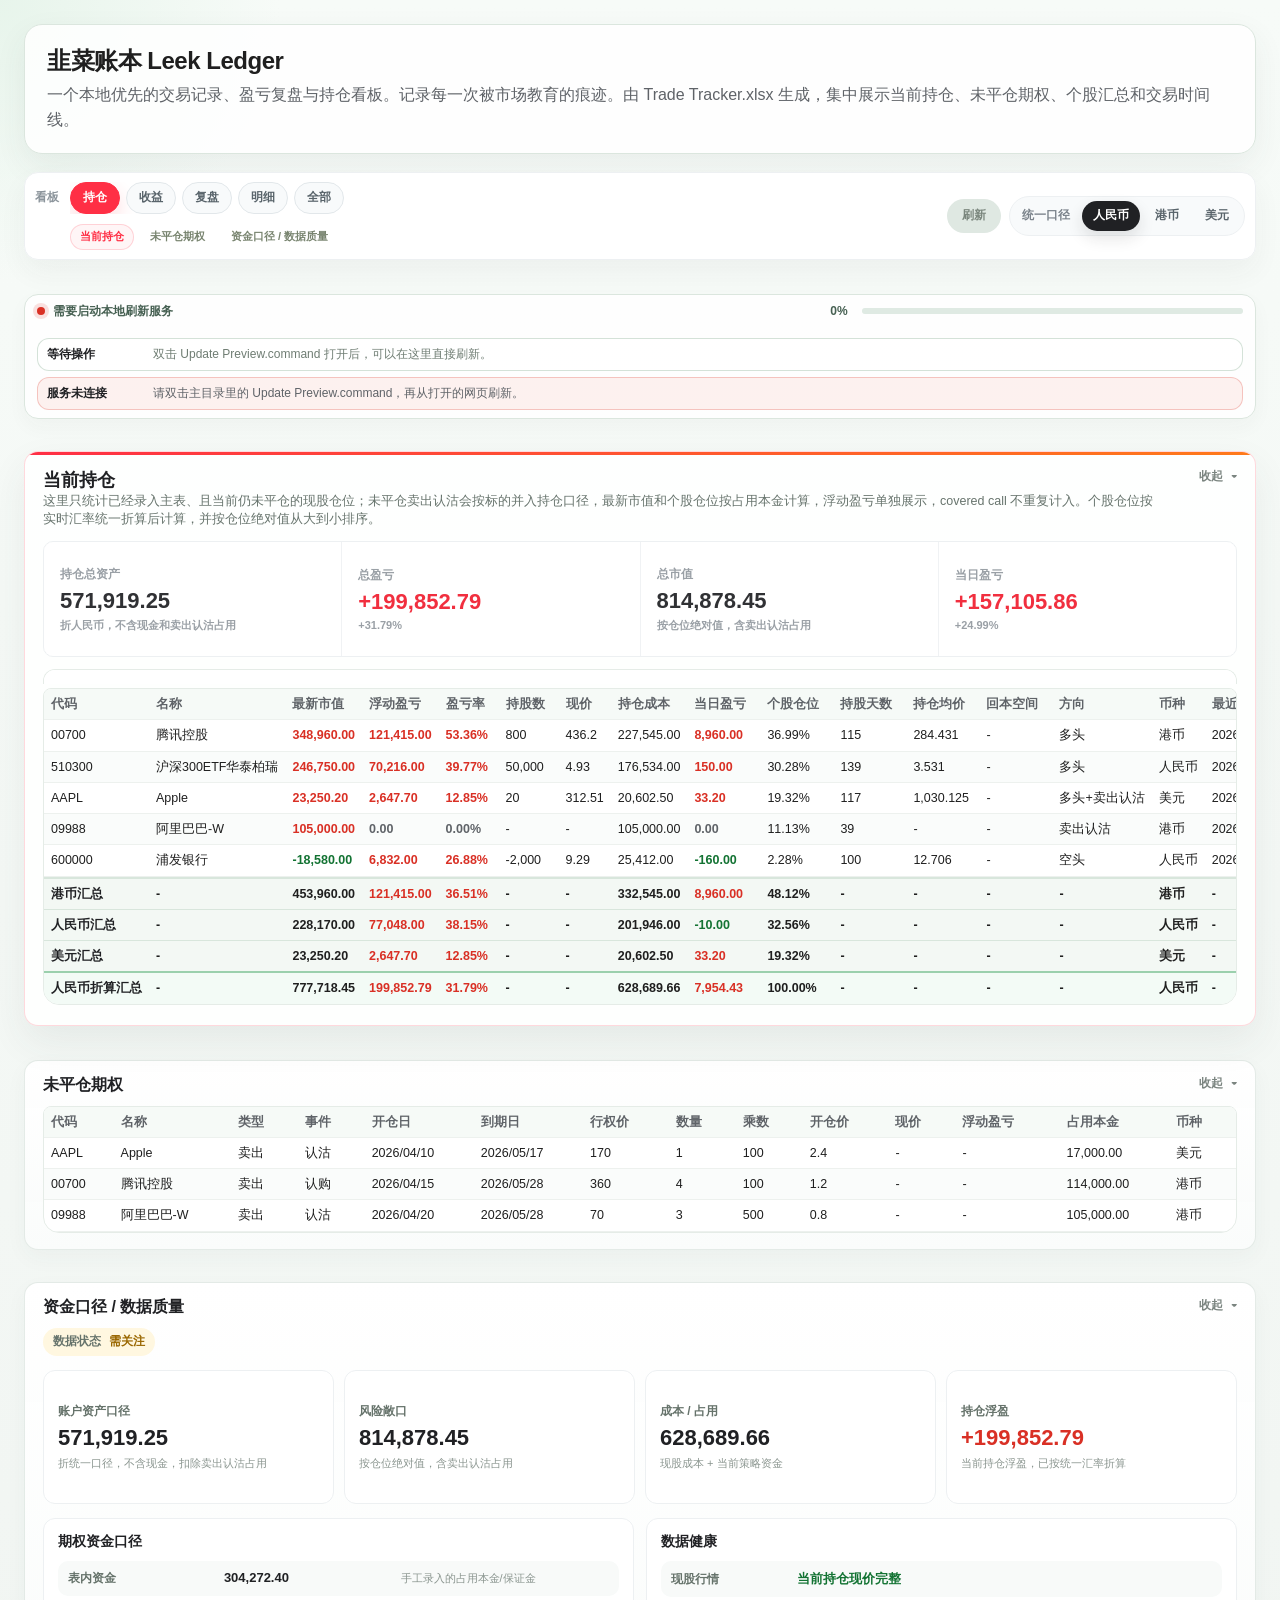
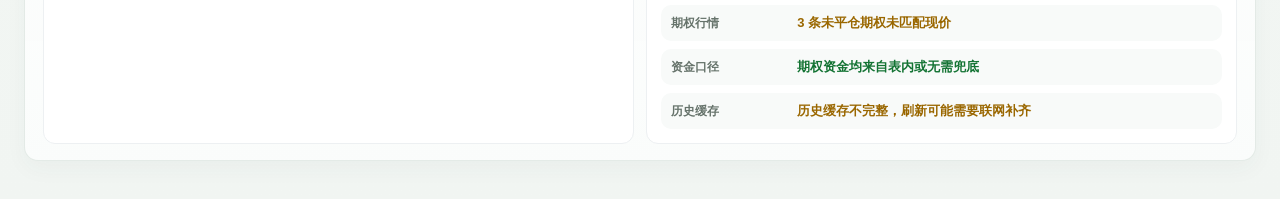
==== commit 9cb3d18e: "Sync account daily pnl" ====
--- a/.trade-tracker/preview/index.html
+++ b/.trade-tracker/preview/index.html
@@ -689,8 +689,8 @@
 
 <script>
 (function setupDashboardReportingCurrency() {
-  const currencyOptions = [{"label":"人民币","rateToCny":1.0},{"label":"港币","rateToCny":0.8668},{"label":"美元","rateToCny":6.7946}];
-  const fxRatesToCny = {"人民币":1.0,"港币":0.8668,"美元":6.7946};
+  const currencyOptions = [{"label":"人民币","rateToCny":1.0},{"label":"港币","rateToCny":0.8638},{"label":"美元","rateToCny":6.7706}];
+  const fxRatesToCny = {"人民币":1.0,"港币":0.8638,"美元":6.7706};
   window.tradeTrackerFxRatesToCny = Object.assign({}, window.tradeTrackerFxRatesToCny || {}, fxRatesToCny);
 
   function ready(callback) {
@@ -835,10 +835,10 @@
 
             <div class="holdings-account-panel">
               <div class="holdings-account-grid">
-                <div class="holdings-account-metric holdings-account-stat"><span class="holdings-account-label">持仓总资产</span><strong class="holdings-account-value" data-reporting-money-cny="572710.117080" data-reporting-money-sign="false">572,710.12</strong><span data-reporting-note-template="折{currency}，不含现金和卖出认沽占用">折人民币，不含现金和卖出认沽占用</span></div>
-                <div class="holdings-account-metric holdings-account-stat"><span class="holdings-account-label">总盈亏</span><strong class="holdings-account-value value-positive" data-reporting-money-cny="199874.564580" data-reporting-money-sign="true">+199,874.56</strong><span>+31.72%</span></div>
-                <div class="holdings-account-metric holdings-account-stat"><span class="holdings-account-label">总市值</span><strong class="holdings-account-value" data-reporting-money-cny="815072.317080" data-reporting-money-sign="false">815,072.32</strong><span>按仓位绝对值，含卖出认沽占用</span></div>
-                <div class="holdings-account-metric holdings-account-stat"><span class="holdings-account-label">当日盈亏</span><strong class="holdings-account-value value-positive" data-reporting-money-cny="4536.600080" data-reporting-money-sign="true">+4,536.60</strong><span>+0.72%</span></div>
+                <div class="holdings-account-metric holdings-account-stat"><span class="holdings-account-label">持仓总资产</span><strong class="holdings-account-value" data-reporting-money-cny="571919.252120" data-reporting-money-sign="false">571,919.25</strong><span data-reporting-note-template="折{currency}，不含现金和卖出认沽占用">折人民币，不含现金和卖出认沽占用</span></div>
+                <div class="holdings-account-metric holdings-account-stat"><span class="holdings-account-label">总盈亏</span><strong class="holdings-account-value value-positive" data-reporting-money-cny="199852.794620" data-reporting-money-sign="true">+199,852.79</strong><span>+31.79%</span></div>
+                <div class="holdings-account-metric holdings-account-stat"><span class="holdings-account-label">总市值</span><strong class="holdings-account-value" data-reporting-money-cny="814878.452120" data-reporting-money-sign="false">814,878.45</strong><span>按仓位绝对值，含卖出认沽占用</span></div>
+                <div class="holdings-account-metric holdings-account-stat"><span class="holdings-account-label">当日盈亏</span><strong class="holdings-account-value value-positive" data-reporting-money-cny="157105.863545" data-reporting-money-sign="true">+157,105.86</strong><span>+24.99%</span></div>
               </div>
             </div>
 <div class="summary-wrap">
@@ -849,7 +849,7 @@
     <tbody>
 
 
-      <tr><td class="text">00700</td><td class="text">腾讯控股</td><td class="value-positive money" data-sort-value="306084.416">353,120.00</td><td class="value-positive money" data-sort-value="125575">125,575.00</td><td class="value-positive percent" data-sort-value="0.551868861104">55.19%</td><td class="num" data-sort-value="800">800</td><td class="money" data-sort-value="441.4">441.4</td><td class="money" data-sort-value="227545">227,545.00</td><td class="value-positive money" data-sort-value="1920">1,920.00</td><td class="percent" data-sort-value="0.375530378822">37.55%</td><td class="num" data-sort-value="108">108</td><td class="money" data-sort-value="284.43125">284.431</td><td class="percent">-</td><td class="text">多头</td><td class="ccy">港币</td><td class="text">2026/02/03</td></tr><tr><td class="text">510300</td><td class="text">沪深300ETF华泰柏瑞</td><td class="value-positive money" data-sort-value="243100">243,100.00</td><td class="value-positive money" data-sort-value="66566">66,566.00</td><td class="value-positive percent" data-sort-value="0.377071838853">37.71%</td><td class="num" data-sort-value="50000">50,000</td><td class="money" data-sort-value="4.86">4.86</td><td class="money" data-sort-value="176534">176,534.00</td><td class="value-positive money" data-sort-value="2700">2,700.00</td><td class="percent" data-sort-value="0.298255743577">29.83%</td><td class="num" data-sort-value="132">132</td><td class="money" data-sort-value="3.53068">3.531</td><td class="percent">-</td><td class="text">多头</td><td class="ccy">人民币</td><td class="text">2026/01/10</td></tr><tr><td class="text">AAPL</td><td class="text">Apple</td><td class="value-positive money" data-sort-value="156953.90108">23,099.80</td><td class="value-positive money" data-sort-value="2497.3">2,497.30</td><td class="value-positive percent" data-sort-value="0.12121344497">12.12%</td><td class="num" data-sort-value="20">20</td><td class="money" data-sort-value="304.99">304.99</td><td class="money" data-sort-value="20602.5">20,602.50</td><td class="value-positive money" data-sort-value="54.8">54.80</td><td class="percent" data-sort-value="0.192564386976">19.26%</td><td class="num" data-sort-value="110">110</td><td class="money" data-sort-value="1030.125">1,030.125</td><td class="percent">-</td><td class="text">多头+卖出认沽</td><td class="ccy">美元</td><td class="text">2026/02/01</td></tr><tr><td class="text">09988</td><td class="text">阿里巴巴-W</td><td class="value-positive money" data-sort-value="91014">105,000.00</td><td class=" money" data-sort-value="0">0.00</td><td class=" percent" data-sort-value="0">0.00%</td><td class="num">-</td><td class="money">-</td><td class="money" data-sort-value="105000">105,000.00</td><td class=" money" data-sort-value="0">0.00</td><td class="percent" data-sort-value="0.111663711419">11.17%</td><td class="num" data-sort-value="32">32</td><td class="money">-</td><td class="percent">-</td><td class="text">卖出认沽</td><td class="ccy">港币</td><td class="text">2026/04/20</td></tr><tr><td class="text">600000</td><td class="text">浦发银行</td><td class="value-negative money" data-sort-value="-17920">-17,920.00</td><td class="value-positive money" data-sort-value="7492">7,492.00</td><td class="value-positive percent" data-sort-value="0.294821344247">29.48%</td><td class="num" data-sort-value="-2000">-2,000</td><td class="money" data-sort-value="8.96">8.96</td><td class="money" data-sort-value="25412">25,412.00</td><td class="value-negative money" data-sort-value="-200">-200.00</td><td class="percent" data-sort-value="0.0219857792057">2.20%</td><td class="num" data-sort-value="93">93</td><td class="money" data-sort-value="12.706">12.706</td><td class="percent">-</td><td class="text">空头</td><td class="ccy">人民币</td><td class="text">2026/02/18</td></tr>
+      <tr><td class="text">00700</td><td class="text">腾讯控股</td><td class="value-positive money" data-sort-value="301431.648">348,960.00</td><td class="value-positive money" data-sort-value="121415">121,415.00</td><td class="value-positive percent" data-sort-value="0.533586763058">53.36%</td><td class="num" data-sort-value="800">800</td><td class="money" data-sort-value="436.2">436.2</td><td class="money" data-sort-value="227545">227,545.00</td><td class="value-positive money" data-sort-value="8960">8,960.00</td><td class="percent" data-sort-value="0.369909950638">36.99%</td><td class="num" data-sort-value="115">115</td><td class="money" data-sort-value="284.43125">284.431</td><td class="percent">-</td><td class="text">多头</td><td class="ccy">港币</td><td class="text">2026/02/03</td></tr><tr><td class="text">510300</td><td class="text">沪深300ETF华泰柏瑞</td><td class="value-positive money" data-sort-value="246750">246,750.00</td><td class="value-positive money" data-sort-value="70216">70,216.00</td><td class="value-positive percent" data-sort-value="0.397747742644">39.77%</td><td class="num" data-sort-value="50000">50,000</td><td class="money" data-sort-value="4.93">4.93</td><td class="money" data-sort-value="176534">176,534.00</td><td class="value-positive money" data-sort-value="150">150.00</td><td class="percent" data-sort-value="0.302805896214">30.28%</td><td class="num" data-sort-value="139">139</td><td class="money" data-sort-value="3.53068">3.531</td><td class="percent">-</td><td class="text">多头</td><td class="ccy">人民币</td><td class="text">2026/01/10</td></tr><tr><td class="text">AAPL</td><td class="text">Apple</td><td class="value-positive money" data-sort-value="157417.80412">23,250.20</td><td class="value-positive money" data-sort-value="2647.7">2,647.70</td><td class="value-positive percent" data-sort-value="0.128513529911">12.85%</td><td class="num" data-sort-value="20">20</td><td class="money" data-sort-value="312.51">312.51</td><td class="money" data-sort-value="20602.5">20,602.50</td><td class="value-positive money" data-sort-value="33.2">33.20</td><td class="percent" data-sort-value="0.193179490402">19.32%</td><td class="num" data-sort-value="117">117</td><td class="money" data-sort-value="1030.125">1,030.125</td><td class="percent">-</td><td class="text">多头+卖出认沽</td><td class="ccy">美元</td><td class="text">2026/02/01</td></tr><tr><td class="text">09988</td><td class="text">阿里巴巴-W</td><td class="value-positive money" data-sort-value="90699">105,000.00</td><td class=" money" data-sort-value="0">0.00</td><td class=" percent" data-sort-value="0">0.00%</td><td class="num">-</td><td class="money">-</td><td class="money" data-sort-value="105000">105,000.00</td><td class=" money" data-sort-value="0">0.00</td><td class="percent" data-sort-value="0.111303716234">11.13%</td><td class="num" data-sort-value="39">39</td><td class="money">-</td><td class="percent">-</td><td class="text">卖出认沽</td><td class="ccy">港币</td><td class="text">2026/04/20</td></tr><tr><td class="text">600000</td><td class="text">浦发银行</td><td class="value-negative money" data-sort-value="-18580">-18,580.00</td><td class="value-positive money" data-sort-value="6832">6,832.00</td><td class="value-positive percent" data-sort-value="0.268849362506">26.88%</td><td class="num" data-sort-value="-2000">-2,000</td><td class="money" data-sort-value="9.29">9.29</td><td class="money" data-sort-value="25412">25,412.00</td><td class="value-negative money" data-sort-value="-160">-160.00</td><td class="percent" data-sort-value="0.0228009465113">2.28%</td><td class="num" data-sort-value="100">100</td><td class="money" data-sort-value="12.706">12.706</td><td class="percent">-</td><td class="text">空头</td><td class="ccy">人民币</td><td class="text">2026/02/18</td></tr>
 
 
     </tbody>
@@ -905,28 +905,28 @@
 
       <div class="capital-quality-metric">
         <span>账户资产口径</span>
-        <strong class="" data-reporting-money-cny="572710.11708" data-reporting-money-sign="false">572,710.12</strong>
+        <strong class="" data-reporting-money-cny="571919.25212" data-reporting-money-sign="false">571,919.25</strong>
         <em>折统一口径，不含现金，扣除卖出认沽占用</em>
       </div>
 
 
       <div class="capital-quality-metric">
         <span>风险敞口</span>
-        <strong class="" data-reporting-money-cny="815072.31708" data-reporting-money-sign="false">815,072.32</strong>
+        <strong class="" data-reporting-money-cny="814878.45212" data-reporting-money-sign="false">814,878.45</strong>
         <em>按仓位绝对值，含卖出认沽占用</em>
       </div>
 
 
       <div class="capital-quality-metric">
         <span>成本 / 占用</span>
-        <strong class="" data-reporting-money-cny="630181.7525" data-reporting-money-sign="false">630,181.75</strong>
+        <strong class="" data-reporting-money-cny="628689.6575" data-reporting-money-sign="false">628,689.66</strong>
         <em>现股成本 + 当前策略资金</em>
       </div>
 
 
       <div class="capital-quality-metric">
         <span>持仓浮盈</span>
-        <strong class="value-positive" data-reporting-money-cny="199874.56458" data-reporting-money-sign="true">+199,874.56</strong>
+        <strong class="value-positive" data-reporting-money-cny="199852.79462" data-reporting-money-sign="true">+199,852.79</strong>
         <em>当前持仓浮盈，已按统一汇率折算</em>
       </div>
 
@@ -935,7 +935,7 @@
         <div class="capital-quality-card">
           <h3>期权资金口径</h3>
           <ul class="capital-quality-breakdown">
-            <li><span>表内资金</span><strong class="" data-reporting-money-cny="305337.4" data-reporting-money-sign="false">305,337.40</strong><em>手工录入的占用本金/保证金</em></li>
+            <li><span>表内资金</span><strong class="" data-reporting-money-cny="304272.4" data-reporting-money-sign="false">304,272.40</strong><em>手工录入的占用本金/保证金</em></li>
           </ul>
         </div>
         <div class="capital-quality-card">
@@ -992,8 +992,8 @@
               </button>
               <div class="ths-curve-scope-tabs" data-curve-scope-tabs aria-label="选择收益曲线范围"></div>
               <div class="ths-curve-kicker" data-curve-hero-kicker>全部盈亏</div>
-              <div class="ths-curve-value value-positive" data-curve-hero-value>+201,755.96</div>
-              <div class="ths-curve-rate"><span class="ths-curve-badge">账</span> <span data-curve-hero-rate-label>总资产收益率</span> <strong class="value-positive" data-curve-hero-rate>+99.03%</strong></div>
+              <div class="ths-curve-value value-positive" data-curve-hero-value>+201,577.05</div>
+              <div class="ths-curve-rate"><span class="ths-curve-badge">账</span> <span data-curve-hero-rate-label>总资产收益率</span> <strong class="value-positive" data-curve-hero-rate>+98.91%</strong></div>
               <div class="ths-curve-compare-pill" data-curve-compare-pill hidden>
                 <span><span data-curve-compare-label>同期上证指数</span> <strong data-curve-compare-benchmark>--</strong></span>
                 <span>跑赢指数 <strong data-curve-compare-excess>--</strong></span>
@@ -1248,7 +1248,7 @@
                   <div class="curve-risk-caption curve-growth-caption" data-curve-growth-caption hidden></div>
                 </div>
 </div>
-                <script type="application/json" data-return-curve-json>[{"currency":"人民币折算","code":"CNY","scope":"all","scopeLabel":"汇总","defaultBenchmark":"sse","capital":732428.3600000001,"points":[{"date":"2025/12/15","iso":"2025-12-15","serial":46006.0,"value":-16.9865,"float_value":-16.9865,"realized_value":0.0,"total_value":-16.9865,"market_value":26498.94,"net_flow":26515.9265,"holding_market_value":26498.94,"account_equity":26498.94,"principal":26498.94,"daily_float_value":0.0,"daily_total_value":-16.9865,"daily_buy_amount":26515.9265,"daily_sell_amount":0.0,"cumulative_buy_amount":26515.9265,"cumulative_sell_amount":0.0,"return_basis":26515.9265,"pure_float_value":0.0,"pure_total_value":-16.9865,"capital":26498.94},{"date":"2025/12/16","iso":"2025-12-16","serial":46007.0,"value":5852.869435302734,"float_value":5852.869435302734,"realized_value":0.0,"total_value":5852.869435302734,"market_value":32368.795935302733,"net_flow":0.0,"holding_market_value":32368.795935302733,"account_equity":32368.795935302733,"principal":26498.94,"daily_float_value":5869.855935302734,"daily_total_value":5869.855935302734,"daily_buy_amount":0.0,"daily_sell_amount":0.0,"cumulative_buy_amount":26515.9265,"cumulative_sell_amount":0.0,"return_basis":26498.94,"pure_float_value":5852.869435302734,"pure_total_value":5852.869435302734,"capital":26498.94},{"date":"2025/12/17","iso":"2025-12-17","serial":46008.0,"value":5834.522688232422,"float_value":5834.522688232422,"realized_value":0.0,"total_value":5834.522688232422,"market_value":32350.449188232422,"net_flow":0.0,"holding_market_value":32350.449188232422,"account_equity":32350.449188232422,"principal":26498.94,"daily_float_value":-18.3467470703125,"daily_total_value":-18.3467470703125,"daily_buy_amount":0.0,"daily_sell_amount":0.0,"cumulative_buy_amount":26515.9265,"cumulative_sell_amount":0.0,"return_basis":32368.795935302733,"pure_float_value":5834.522688232422,"pure_total_value":5834.522688232422,"capital":26498.94},{"date":"2025/12/18","iso":"2025-12-18","serial":46009.0,"value":6368.579326477051,"float_value":6368.579326477051,"realized_value":0.0,"total_value":6368.579326477051,"market_value":32884.50582647705,"net_flow":0.0,"holding_market_value":32884.50582647705,"account_equity":32884.50582647705,"principal":26498.94,"daily_float_value":534.0566382446289,"daily_total_value":534.0566382446289,"daily_buy_amount":0.0,"daily_sell_amount":0.0,"cumulative_buy_amount":26515.9265,"cumulative_sell_amount":0.0,"return_basis":32350.449188232422,"pure_float_value":6368.579326477051,"pure_total_value":6368.579326477051,"capital":26498.94},{"date":"2025/12/19","iso":"2025-12-19","serial":46010.0,"value":6500.39473236084,"float_value":6500.39473236084,"realized_value":0.0,"total_value":6500.39473236084,"market_value":33016.32123236084,"net_flow":0.0,"holding_market_value":33016.32123236084,"account_equity":33016.32123236084,"principal":26498.94,"daily_float_value":131.81540588378905,"daily_total_value":131.81540588378905,"daily_buy_amount":0.0,"daily_sell_amount":0.0,"cumulative_buy_amount":26515.9265,"cumulative_sell_amount":0.0,"return_basis":32884.50582647705,"pure_float_value":6500.39473236084,"pure_total_value":6500.39473236084,"capital":26498.94},{"date":"2025/12/22","iso":"2025-12-22","serial":46013.0,"value":6432.44873236084,"float_value":6432.44873236084,"realized_value":0.0,"total_value":6432.44873236084,"market_value":32948.37523236084,"net_flow":0.0,"holding_market_value":32948.37523236084,"account_equity":32948.37523236084,"principal":26498.94,"daily_float_value":-67.946,"daily_total_value":-67.946,"daily_buy_amount":0.0,"daily_sell_amount":0.0,"cumulative_buy_amount":26515.9265,"cumulative_sell_amount":0.0,"return_basis":33016.32123236084,"pure_float_value":6432.44873236084,"pure_total_value":6432.44873236084,"capital":26498.94},{"date":"2025/12/23","iso":"2025-12-23","serial":46014.0,"value":6563.584014709472,"float_value":6563.584014709472,"realized_value":0.0,"total_value":6563.584014709472,"market_value":33079.51051470947,"net_flow":0.0,"holding_market_value":33079.51051470947,"account_equity":33079.51051470947,"principal":26498.94,"daily_float_value":131.1352823486328,"daily_total_value":131.1352823486328,"daily_buy_amount":0.0,"daily_sell_amount":0.0,"cumulative_buy_amount":26515.9265,"cumulative_sell_amount":0.0,"return_basis":32948.37523236084,"pure_float_value":6563.584014709472,"pure_total_value":6563.584014709472,"capital":26498.94},{"date":"2025/12/24","iso":"2025-12-24","serial":46015.0,"value":6643.07967352295,"float_value":6643.07967352295,"realized_value":0.0,"total_value":6643.07967352295,"market_value":33159.00617352295,"net_flow":0.0,"holding_market_value":33159.00617352295,"account_equity":33159.00617352295,"principal":26498.94,"daily_float_value":79.49565881347657,"daily_total_value":79.49565881347657,"daily_buy_amount":0.0,"daily_sell_amount":0.0,"cumulative_buy_amount":26515.9265,"cumulative_sell_amount":0.0,"return_basis":33079.51051470947,"pure_float_value":6643.07967352295,"pure_total_value":6643.07967352295,"capital":26498.94},{"date":"2025/12/26","iso":"2025-12-26","serial":46017.0,"value":6622.016579406738,"float_value":6622.016579406738,"realized_value":0.0,"total_value":6622.016579406738,"market_value":33137.94307940674,"net_flow":0.0,"holding_market_value":33137.94307940674,"account_equity":33137.94307940674,"principal":26498.94,"daily_float_value":-21.063094116210937,"daily_total_value":-21.063094116210937,"daily_buy_amount":0.0,"daily_sell_amount":0.0,"cumulative_buy_amount":26515.9265,"cumulative_sell_amount":0.0,"return_basis":33159.00617352295,"pure_float_value":6622.016579406738,"pure_total_value":6622.016579406738,"capital":26498.94},{"date":"2025/12/29","iso":"2025-12-29","serial":46020.0,"value":6580.570514709472,"float_value":6580.570514709472,"realized_value":0.0,"total_value":6580.570514709472,"market_value":33096.49701470947,"net_flow":0.0,"holding_market_value":33096.49701470947,"account_equity":33096.49701470947,"principal":26498.94,"daily_float_value":-41.446064697265626,"daily_total_value":-41.446064697265626,"daily_buy_amount":0.0,"daily_sell_amount":0.0,"cumulative_buy_amount":26515.9265,"cumulative_sell_amount":0.0,"return_basis":33137.94307940674,"pure_float_value":6580.570514709472,"pure_total_value":6580.570514709472,"capital":26498.94},{"date":"2025/12/30","iso":"2025-12-30","serial":46021.0,"value":6606.390326477051,"float_value":6606.390326477051,"realized_value":0.0,"total_value":6606.390326477051,"market_value":33122.31682647705,"net_flow":0.0,"holding_market_value":33122.31682647705,"account_equity":33122.31682647705,"principal":26498.94,"daily_float_value":25.819811767578123,"daily_total_value":25.819811767578123,"daily_buy_amount":0.0,"daily_sell_amount":0.0,"cumulative_buy_amount":26515.9265,"cumulative_sell_amount":0.0,"return_basis":33096.49701470947,"pure_float_value":6606.390326477051,"pure_total_value":6606.390326477051,"capital":26498.94},{"date":"2025/12/31","iso":"2025-12-31","serial":46022.0,"value":6344.117688232422,"float_value":6344.117688232422,"realized_value":0.0,"total_value":6344.117688232422,"market_value":32860.04418823242,"net_flow":0.0,"holding_market_value":32860.04418823242,"account_equity":32860.04418823242,"principal":26498.94,"daily_float_value":-262.2726382446289,"daily_total_value":-262.2726382446289,"daily_buy_amount":0.0,"daily_sell_amount":0.0,"cumulative_buy_amount":26515.9265,"cumulative_sell_amount":0.0,"return_basis":33122.31682647705,"pure_float_value":6344.117688232422,"pure_total_value":6344.117688232422,"capital":26498.94},{"date":"2026/01/02","iso":"2026-01-02","serial":46024.0,"value":5618.454905883789,"float_value":5618.454905883789,"realized_value":0.0,"total_value":5618.454905883789,"market_value":32134.38140588379,"net_flow":0.0,"holding_market_value":32134.38140588379,"account_equity":32134.38140588379,"principal":26498.94,"daily_float_value":-725.6627823486328,"daily_total_value":-725.6627823486328,"daily_buy_amount":0.0,"daily_sell_amount":0.0,"cumulative_buy_amount":26515.9265,"cumulative_sell_amount":0.0,"return_basis":32860.04418823242,"pure_float_value":5618.454905883789,"pure_total_value":5618.454905883789,"capital":26498.94},{"date":"2026/01/05","iso":"2026-01-05","serial":46027.0,"value":5612.340014709473,"float_value":5612.340014709473,"realized_value":0.0,"total_value":5612.340014709473,"market_value":32128.266514709474,"net_flow":0.0,"holding_market_value":32128.266514709474,"account_equity":32128.266514709474,"principal":26498.94,"daily_float_value":-6.114891174316406,"daily_total_value":-6.114891174316406,"daily_buy_amount":0.0,"daily_sell_amount":0.0,"cumulative_buy_amount":26515.9265,"cumulative_sell_amount":0.0,"return_basis":32134.38140588379,"pure_float_value":5612.340014709473,"pure_total_value":5612.340014709473,"capital":26498.94},{"date":"2026/01/06","iso":"2026-01-06","serial":46028.0,"value":5996.914623535156,"float_value":5996.914623535156,"realized_value":0.0,"total_value":5996.914623535156,"market_value":32512.841123535156,"net_flow":0.0,"holding_market_value":32512.841123535156,"account_equity":32512.841123535156,"principal":26498.94,"daily_float_value":384.5746088256836,"daily_total_value":384.5746088256836,"daily_buy_amount":0.0,"daily_sell_amount":0.0,"cumulative_buy_amount":26515.9265,"cumulative_sell_amount":0.0,"return_basis":32128.266514709474,"pure_float_value":5996.914623535156,"pure_total_value":5996.914623535156,"capital":26498.94},{"date":"2026/01/07","iso":"2026-01-07","serial":46029.0,"value":6333.926202941894,"float_value":6333.926202941894,"realized_value":0.0,"total_value":6333.926202941894,"market_value":32849.85270294189,"net_flow":0.0,"holding_market_value":32849.85270294189,"account_equity":32849.85270294189,"principal":26498.94,"daily_float_value":337.0115794067383,"daily_total_value":337.0115794067383,"daily_buy_amount":0.0,"daily_sell_amount":0.0,"cumulative_buy_amount":26515.9265,"cumulative_sell_amount":0.0,"return_basis":32512.841123535156,"pure_float_value":6333.926202941894,"pure_total_value":6333.926202941894,"capital":26498.94},{"date":"2026/01/08","iso":"2026-01-08","serial":46030.0,"value":5969.734564697265,"float_value":5969.734564697265,"realized_value":0.0,"total_value":5969.734564697265,"market_value":32485.661064697266,"net_flow":0.0,"holding_market_value":32485.661064697266,"account_equity":32485.661064697266,"principal":26498.94,"daily_float_value":-364.1916382446289,"daily_total_value":-364.1916382446289,"daily_buy_amount":0.0,"daily_sell_amount":0.0,"cumulative_buy_amount":26515.9265,"cumulative_sell_amount":0.0,"return_basis":32849.85270294189,"pure_float_value":5969.734564697265,"pure_total_value":5969.734564697265,"capital":26498.94},{"date":"2026/01/09","iso":"2026-01-09","serial":46031.0,"value":6049.232297058105,"float_value":6049.232297058105,"realized_value":0.0,"total_value":6049.232297058105,"market_value":32565.158797058106,"net_flow":0.0,"holding_market_value":32565.158797058106,"account_equity":32565.158797058106,"principal":26498.94,"daily_float_value":79.49773236083985,"daily_total_value":79.49773236083985,"daily_buy_amount":0.0,"daily_sell_amount":0.0,"cumulative_buy_amount":26515.9265,"cumulative_sell_amount":0.0,"return_basis":32485.661064697266,"pure_float_value":6049.232297058105,"pure_total_value":6049.232297058105,"capital":26498.94},{"date":"2026/01/10","iso":"2026-01-10","serial":46032.0,"value":6015.232297058105,"float_value":6015.232297058105,"realized_value":0.0,"total_value":6015.232297058105,"market_value":248565.1587970581,"net_flow":216034.0,"holding_market_value":248565.1587970581,"account_equity":248565.1587970581,"principal":242498.94,"daily_float_value":0.0,"daily_total_value":-34.0,"daily_buy_amount":216034.0,"daily_sell_amount":0.0,"cumulative_buy_amount":242549.9265,"cumulative_sell_amount":0.0,"return_basis":248599.1587970581,"pure_float_value":6049.232297058105,"pure_total_value":6015.232297058105,"capital":242498.94},{"date":"2026/01/12","iso":"2026-01-12","serial":46034.0,"value":84652.54528234863,"float_value":84652.54528234864,"realized_value":0.0,"total_value":84652.54528234863,"market_value":327202.47178234864,"net_flow":0.0,"holding_market_value":327202.47178234864,"account_equity":327202.47178234864,"principal":242498.94,"daily_float_value":78637.31298529054,"daily_total_value":78637.31298529053,"daily_buy_amount":0.0,"daily_sell_amount":0.0,"cumulative_buy_amount":242549.9265,"cumulative_sell_amount":0.0,"return_basis":248565.1587970581,"pure_float_value":84652.54528234864,"pure_total_value":84652.54528234863,"capital":242498.94},{"date":"2026/01/13","iso":"2026-01-13","serial":46035.0,"value":83190.21823236084,"float_value":83190.21823236083,"realized_value":0.0,"total_value":83190.21823236084,"market_value":325740.14473236084,"net_flow":0.0,"holding_market_value":325740.14473236084,"account_equity":325740.14473236084,"principal":242498.94,"daily_float_value":-1462.3270499878186,"daily_total_value":-1462.327049987793,"daily_buy_amount":0.0,"daily_sell_amount":0.0,"cumulative_buy_amount":242549.9265,"cumulative_sell_amount":0.0,"return_basis":327202.47178234864,"pure_float_value":83190.21823236083,"pure_total_value":83190.21823236084,"capital":242498.94},{"date":"2026/01/14","iso":"2026-01-14","serial":46036.0,"value":80623.10731176758,"float_value":80623.10731176756,"realized_value":0.0,"total_value":80623.10731176758,"market_value":323173.0338117676,"net_flow":0.0,"holding_market_value":323173.0338117676,"account_equity":323173.0338117676,"principal":242498.94,"daily_float_value":-2567.110920593278,"daily_total_value":-2567.1109205932617,"daily_buy_amount":0.0,"daily_sell_amount":0.0,"cumulative_buy_amount":242549.9265,"cumulative_sell_amount":0.0,"return_basis":325740.14473236084,"pure_float_value":80623.10731176756,"pure_total_value":80623.10731176758,"capital":242498.94},{"date":"2026/01/15","iso":"2026-01-15","serial":46037.0,"value":80978.29410882568,"float_value":80978.29410882568,"realized_value":0.0,"total_value":80978.29410882568,"market_value":323528.2206088257,"net_flow":0.0,"holding_market_value":323528.2206088257,"account_equity":323528.2206088257,"principal":242498.94,"daily_float_value":355.18679705812366,"daily_total_value":355.18679705810547,"daily_buy_amount":0.0,"daily_sell_amount":0.0,"cumulative_buy_amount":242549.9265,"cumulative_sell_amount":0.0,"return_basis":323173.0338117676,"pure_float_value":80978.29410882568,"pure_total_value":80978.29410882568,"capital":242498.94},{"date":"2026/01/16","iso":"2026-01-16","serial":46038.0,"value":80235.72006469726,"float_value":80235.72006469725,"realized_value":0.0,"total_value":80235.72006469726,"market_value":322785.64656469726,"net_flow":0.0,"holding_market_value":322785.64656469726,"account_equity":322785.64656469726,"principal":242498.94,"daily_float_value":-742.5740441284198,"daily_total_value":-742.574044128418,"daily_buy_amount":0.0,"daily_sell_amount":0.0,"cumulative_buy_amount":242549.9265,"cumulative_sell_amount":0.0,"return_basis":323528.2206088257,"pure_float_value":80235.72006469725,"pure_total_value":80235.72006469726,"capital":242498.94},{"date":"2026/01/19","iso":"2026-01-19","serial":46041.0,"value":72975.72006469732,"float_value":72975.72006469728,"realized_value":0.0,"total_value":72975.72006469732,"market_value":315525.6465646973,"net_flow":0.0,"holding_market_value":315525.6465646973,"account_equity":315525.6465646973,"principal":242498.94,"daily_float_value":-7259.999999999973,"daily_total_value":-7259.999999999942,"daily_buy_amount":0.0,"daily_sell_amount":0.0,"cumulative_buy_amount":242549.9265,"cumulative_sell_amount":0.0,"return_basis":322785.64656469726,"pure_float_value":72975.72006469728,"pure_total_value":72975.72006469732,"capital":242498.94},{"date":"2026/01/20","iso":"2026-01-20","serial":46042.0,"value":71772.88867352295,"float_value":71772.88867352296,"realized_value":0.0,"total_value":71772.88867352295,"market_value":314322.8151735229,"net_flow":0.0,"holding_market_value":314322.8151735229,"account_equity":314322.8151735229,"principal":242498.94,"daily_float_value":-1202.8313911743255,"daily_total_value":-1202.8313911743746,"daily_buy_amount":0.0,"daily_sell_amount":0.0,"cumulative_buy_amount":242549.9265,"cumulative_sell_amount":0.0,"return_basis":315525.6465646973,"pure_float_value":71772.88867352296,"pure_total_value":71772.88867352295,"capital":242498.94},{"date":"2026/01/21","iso":"2026-01-21","serial":46043.0,"value":71425.57056469732,"float_value":71425.57056469728,"realized_value":0.0,"total_value":71425.57056469732,"market_value":313975.4970646973,"net_flow":0.0,"holding_market_value":313975.4970646973,"account_equity":313975.4970646973,"principal":242498.94,"daily_float_value":-347.31810882567447,"daily_total_value":-347.31810882562536,"daily_buy_amount":0.0,"daily_sell_amount":0.0,"cumulative_buy_amount":242549.9265,"cumulative_sell_amount":0.0,"return_basis":314322.8151735229,"pure_float_value":71425.57056469728,"pure_total_value":71425.57056469732,"capital":242498.94},{"date":"2026/01/22","iso":"2026-01-22","serial":46044.0,"value":71723.23293530273,"float_value":71723.23293530275,"realized_value":0.0,"total_value":71723.23293530273,"market_value":314273.1594353027,"net_flow":0.0,"holding_market_value":314273.1594353027,"account_equity":314273.1594353027,"principal":242498.94,"daily_float_value":297.66237060546695,"daily_total_value":297.66237060541056,"daily_buy_amount":0.0,"daily_sell_amount":0.0,"cumulative_buy_amount":242549.9265,"cumulative_sell_amount":0.0,"return_basis":313975.4970646973,"pure_float_value":71723.23293530275,"pure_total_value":71723.23293530273,"capital":242498.94},{"date":"2026/01/23","iso":"2026-01-23","serial":46045.0,"value":71349.51302941894,"float_value":71349.51302941893,"realized_value":0.0,"total_value":71349.51302941894,"market_value":313899.43952941895,"net_flow":0.0,"holding_market_value":313899.43952941895,"account_equity":313899.43952941895,"principal":242498.94,"daily_float_value":-373.71990588382357,"daily_total_value":-373.719905883789,"daily_buy_amount":0.0,"daily_sell_amount":0.0,"cumulative_buy_amount":242549.9265,"cumulative_sell_amount":0.0,"return_basis":314273.1594353027,"pure_float_value":71349.51302941893,"pure_total_value":71349.51302941894,"capital":242498.94},{"date":"2026/01/26","iso":"2026-01-26","serial":46048.0,"value":72123.7182970581,"float_value":72123.71829705809,"realized_value":0.0,"total_value":72123.7182970581,"market_value":314673.6447970581,"net_flow":0.0,"holding_market_value":314673.6447970581,"account_equity":314673.6447970581,"principal":242498.94,"daily_float_value":774.2052676391602,"daily_total_value":774.2052676391602,"daily_buy_amount":0.0,"daily_sell_amount":0.0,"cumulative_buy_amount":242549.9265,"cumulative_sell_amount":0.0,"return_basis":313899.43952941895,"pure_float_value":72123.71829705809,"pure_total_value":72123.7182970581,"capital":242498.94},{"date":"2026/01/27","iso":"2026-01-27","serial":46049.0,"value":72703.56126763916,"float_value":72703.56126763915,"realized_value":0.0,"total_value":72703.56126763916,"market_value":315253.48776763916,"net_flow":0.0,"holding_market_value":315253.48776763916,"account_equity":315253.48776763916,"principal":242498.94,"daily_float_value":579.8429705810638,"daily_total_value":579.8429705810547,"daily_buy_amount":0.0,"daily_sell_amount":0.0,"cumulative_buy_amount":242549.9265,"cumulative_sell_amount":0.0,"return_basis":314673.6447970581,"pure_float_value":72703.56126763915,"pure_total_value":72703.56126763916,"capital":242498.94},{"date":"2026/01/28","iso":"2026-01-28","serial":46050.0,"value":73674.90581176757,"float_value":73674.90581176754,"realized_value":0.0,"total_value":73674.90581176757,"market_value":316224.83231176756,"net_flow":0.0,"holding_market_value":316224.83231176756,"account_equity":316224.83231176756,"principal":242498.94,"daily_float_value":971.3445441284016,"daily_total_value":971.344544128418,"daily_buy_amount":0.0,"daily_sell_amount":0.0,"cumulative_buy_amount":242549.9265,"cumulative_sell_amount":0.0,"return_basis":315253.48776763916,"pure_float_value":73674.90581176754,"pure_total_value":73674.90581176757,"capital":242498.94},{"date":"2026/01/29","iso":"2026-01-29","serial":46051.0,"value":72984.6645,"float_value":72984.66449999998,"realized_value":0.0,"total_value":72984.6645,"market_value":315534.591,"net_flow":0.0,"holding_market_value":315534.591,"account_equity":315534.591,"principal":242498.94,"daily_float_value":-690.241311767571,"daily_total_value":-690.2413117675783,"daily_buy_amount":0.0,"daily_sell_amount":0.0,"cumulative_buy_amount":242549.9265,"cumulative_sell_amount":0.0,"return_basis":316224.83231176756,"pure_float_value":72984.66449999998,"pure_total_value":72984.6645,"capital":242498.94},{"date":"2026/01/30","iso":"2026-01-30","serial":46052.0,"value":69346.55842059327,"float_value":69346.55842059328,"realized_value":0.0,"total_value":69346.55842059327,"market_value":311896.48492059327,"net_flow":0.0,"holding_market_value":311896.48492059327,"account_equity":311896.48492059327,"principal":242498.94,"daily_float_value":-3638.106079406711,"daily_total_value":-3638.1060794067384,"daily_buy_amount":0.0,"daily_sell_amount":0.0,"cumulative_buy_amount":242549.9265,"cumulative_sell_amount":0.0,"return_basis":315534.591,"pure_float_value":69346.55842059328,"pure_total_value":69346.55842059327,"capital":242498.94},{"date":"2026/02/01","iso":"2026-02-01","serial":46054.0,"value":69329.57192059327,"float_value":69346.55842059328,"realized_value":0.0,"total_value":69329.57192059327,"market_value":336357.04492059327,"net_flow":24477.5465,"holding_market_value":336357.04492059327,"account_equity":336357.04492059327,"principal":266959.5,"daily_float_value":0.0,"daily_total_value":-16.9865,"daily_buy_amount":24477.5465,"daily_sell_amount":0.0,"cumulative_buy_amount":267027.473,"cumulative_sell_amount":0.0,"return_basis":336374.03142059327,"pure_float_value":69346.55842059328,"pure_total_value":69329.57192059327,"capital":266959.5},{"date":"2026/02/02","iso":"2026-02-02","serial":46055.0,"value":74431.02493530273,"float_value":74431.0249353027,"realized_value":0.0,"total_value":74431.02493530273,"market_value":341458.49793530273,"net_flow":0.0,"holding_market_value":341458.49793530273,"account_equity":341458.49793530273,"principal":266959.5,"daily_float_value":5101.453014709437,"daily_total_value":5101.453014709472,"daily_buy_amount":0.0,"daily_sell_amount":0.0,"cumulative_buy_amount":267027.473,"cumulative_sell_amount":0.0,"return_basis":336357.04492059327,"pure_float_value":74431.0249353027,"pure_total_value":74431.02493530273,"capital":266959.5},{"date":"2026/02/03","iso":"2026-02-03","serial":46056.0,"value":77268.76273236083,"float_value":77268.7627323608,"realized_value":0.0,"total_value":77268.76273236083,"market_value":542030.6517323608,"net_flow":197734.416,"holding_market_value":542030.6517323608,"account_equity":542030.6517323608,"principal":464589.9,"daily_float_value":2941.753797058105,"daily_total_value":2837.7377970581056,"daily_buy_amount":197734.416,"daily_sell_amount":0.0,"cumulative_buy_amount":464761.88899999997,"cumulative_sell_amount":0.0,"return_basis":539192.9139353028,"pure_float_value":77372.7787323608,"pure_total_value":77268.76273236083,"capital":464589.9},{"date":"2026/02/04","iso":"2026-02-04","serial":46057.0,"value":73180.26400132636,"float_value":73180.26400132636,"realized_value":0.0,"total_value":73180.26400132636,"market_value":537942.1530013264,"net_flow":0.0,"holding_market_value":537942.1530013264,"account_equity":537942.1530013264,"principal":464589.9,"daily_float_value":-4088.4987310344613,"daily_total_value":-4088.498731034475,"daily_buy_amount":0.0,"daily_sell_amount":0.0,"cumulative_buy_amount":464761.88899999997,"cumulative_sell_amount":0.0,"return_basis":542030.6517323608,"pure_float_value":73180.26400132636,"pure_total_value":73180.26400132636,"capital":464589.9},{"date":"2026/02/05","iso":"2026-02-05","serial":46058.0,"value":70197.275089427,"float_value":70197.27508942701,"realized_value":0.0,"total_value":70197.275089427,"market_value":534959.164089427,"net_flow":0.0,"holding_market_value":534959.164089427,"account_equity":534959.164089427,"principal":464589.9,"daily_float_value":-2982.9889118993406,"daily_total_value":-2982.988911899366,"daily_buy_amount":0.0,"daily_sell_amount":0.0,"cumulative_buy_amount":464761.88899999997,"cumulative_sell_amount":0.0,"return_basis":537942.1530013264,"pure_float_value":70197.27508942701,"pure_total_value":70197.275089427,"capital":464589.9},{"date":"2026/02/06","iso":"2026-02-06","serial":46059.0,"value":65463.44041934071,"float_value":65463.44041934071,"realized_value":0.0,"total_value":65463.44041934071,"market_value":530225.3294193407,"net_flow":0.0,"holding_market_value":530225.3294193407,"account_equity":530225.3294193407,"principal":464589.9,"daily_float_value":-4733.8346700863085,"daily_total_value":-4733.834670086294,"daily_buy_amount":0.0,"daily_sell_amount":0.0,"cumulative_buy_amount":464761.88899999997,"cumulative_sell_amount":0.0,"return_basis":534959.164089427,"pure_float_value":65463.44041934071,"pure_total_value":65463.44041934071,"capital":464589.9},{"date":"2026/02/09","iso":"2026-02-09","serial":46062.0,"value":74766.3699212948,"float_value":74766.3699212948,"realized_value":0.0,"total_value":74766.3699212948,"market_value":539528.2589212948,"net_flow":0.0,"holding_market_value":539528.2589212948,"account_equity":539528.2589212948,"principal":464589.9,"daily_float_value":9302.929501954095,"daily_total_value":9302.929501954088,"daily_buy_amount":0.0,"daily_sell_amount":0.0,"cumulative_buy_amount":464761.88899999997,"cumulative_sell_amount":0.0,"return_basis":530225.3294193407,"pure_float_value":74766.3699212948,"pure_total_value":74766.3699212948,"capital":464589.9},{"date":"2026/02/10","iso":"2026-02-10","serial":46063.0,"value":71914.8074241066,"float_value":71914.80742410659,"realized_value":0.0,"total_value":71914.8074241066,"market_value":536676.6964241066,"net_flow":0.0,"holding_market_value":536676.6964241066,"account_equity":536676.6964241066,"principal":464589.9,"daily_float_value":-2851.5624971882016,"daily_total_value":-2851.5624971881803,"daily_buy_amount":0.0,"daily_sell_amount":0.0,"cumulative_buy_amount":464761.88899999997,"cumulative_sell_amount":0.0,"return_basis":539528.2589212948,"pure_float_value":71914.80742410659,"pure_total_value":71914.8074241066,"capital":464589.9},{"date":"2026/02/11","iso":"2026-02-11","serial":46064.0,"value":69936.94609270745,"float_value":69936.94609270743,"realized_value":0.0,"total_value":69936.94609270745,"market_value":534698.8350927074,"net_flow":0.0,"holding_market_value":534698.8350927074,"account_equity":534698.8350927074,"principal":464589.9,"daily_float_value":-1977.861331399163,"daily_total_value":-1977.861331399161,"daily_buy_amount":0.0,"daily_sell_amount":0.0,"cumulative_buy_amount":464761.88899999997,"cumulative_sell_amount":0.0,"return_basis":536676.6964241066,"pure_float_value":69936.94609270743,"pure_total_value":69936.94609270745,"capital":464589.9},{"date":"2026/02/12","iso":"2026-02-12","serial":46065.0,"value":63881.866526056096,"float_value":63881.866526056125,"realized_value":0.0,"total_value":63881.866526056096,"market_value":528643.7555260562,"net_flow":0.0,"holding_market_value":528643.7555260562,"account_equity":528643.7555260562,"principal":464589.9,"daily_float_value":-6055.079566651311,"daily_total_value":-6055.079566651353,"daily_buy_amount":0.0,"daily_sell_amount":0.0,"cumulative_buy_amount":464761.88899999997,"cumulative_sell_amount":0.0,"return_basis":534698.8350927074,"pure_float_value":63881.866526056125,"pure_total_value":63881.866526056096,"capital":464589.9},{"date":"2026/02/13","iso":"2026-02-13","serial":46066.0,"value":58487.43171538204,"float_value":58487.43171538204,"realized_value":0.0,"total_value":58487.43171538204,"market_value":523249.32071538205,"net_flow":0.0,"holding_market_value":523249.32071538205,"account_equity":523249.32071538205,"principal":464589.9,"daily_float_value":-5394.43481067409,"daily_total_value":-5394.43481067406,"daily_buy_amount":0.0,"daily_sell_amount":0.0,"cumulative_buy_amount":464761.88899999997,"cumulative_sell_amount":0.0,"return_basis":528643.7555260562,"pure_float_value":58487.43171538204,"pure_total_value":58487.43171538204,"capital":464589.9},{"date":"2026/02/16","iso":"2026-02-16","serial":46069.0,"value":58827.587309185845,"float_value":58827.58730918584,"realized_value":0.0,"total_value":58827.587309185845,"market_value":523589.47630918585,"net_flow":0.0,"holding_market_value":523589.47630918585,"account_equity":523589.47630918585,"principal":464589.9,"daily_float_value":340.15559380380614,"daily_total_value":340.15559380380614,"daily_buy_amount":0.0,"daily_sell_amount":0.0,"cumulative_buy_amount":464761.88899999997,"cumulative_sell_amount":0.0,"return_basis":523249.32071538205,"pure_float_value":58827.58730918584,"pure_total_value":58827.587309185845,"capital":464589.9},{"date":"2026/02/17","iso":"2026-02-17","serial":46070.0,"value":59625.272685650685,"float_value":59625.27268565068,"realized_value":0.0,"total_value":59625.272685650685,"market_value":524387.1616856507,"net_flow":0.0,"holding_market_value":524387.1616856507,"account_equity":524387.1616856507,"principal":464589.9,"daily_float_value":797.6853764648438,"daily_total_value":797.6853764648438,"daily_buy_amount":0.0,"daily_sell_amount":0.0,"cumulative_buy_amount":464761.88899999997,"cumulative_sell_amount":0.0,"return_basis":523589.47630918585,"pure_float_value":59625.27268565068,"pure_total_value":59625.272685650685,"capital":464589.9},{"date":"2026/02/18","iso":"2026-02-18","serial":46071.0,"value":59855.31554154668,"float_value":59875.315541546675,"realized_value":0.0,"total_value":59855.31554154668,"market_value":549637.2045415466,"net_flow":-24980.0,"holding_market_value":499637.2045415467,"account_equity":549637.2045415466,"principal":464589.9,"daily_float_value":250.0428558959961,"daily_total_value":230.0428558959961,"daily_buy_amount":0.0,"daily_sell_amount":24980.0,"cumulative_buy_amount":464761.88899999997,"cumulative_sell_amount":24980.0,"return_basis":524387.1616856507,"pure_float_value":59875.315541546675,"pure_total_value":59855.31554154668,"capital":489589.9},{"date":"2026/02/19","iso":"2026-02-19","serial":46072.0,"value":59265.54061210332,"float_value":59285.540612103316,"realized_value":0.0,"total_value":59265.54061210332,"market_value":549047.4296121033,"net_flow":0.0,"holding_market_value":499047.4296121033,"account_equity":549047.4296121033,"principal":464589.9,"daily_float_value":-589.7749294433594,"daily_total_value":-589.7749294433594,"daily_buy_amount":0.0,"daily_sell_amount":0.0,"cumulative_buy_amount":464761.88899999997,"cumulative_sell_amount":24980.0,"return_basis":549637.2045415466,"pure_float_value":59285.540612103316,"pure_total_value":59265.54061210332,"capital":489589.9},{"date":"2026/02/20","iso":"2026-02-20","serial":46073.0,"value":57530.954500854896,"float_value":55529.56100085491,"realized_value":2021.3935,"total_value":57530.954500854896,"market_value":518775.52350085485,"net_flow":-28537.32,"holding_market_value":468775.52350085485,"account_equity":518775.52350085485,"principal":464589.9,"daily_float_value":-3198.1435318416716,"daily_total_value":-1734.5861112484292,"daily_buy_amount":0.0,"daily_sell_amount":28537.32,"cumulative_buy_amount":464761.88899999997,"cumulative_sell_amount":53517.32,"return_basis":549047.4296121033,"pure_float_value":55529.56100085491,"pure_total_value":57530.954500854896,"capital":463090.96},{"date":"2026/02/23","iso":"2026-02-23","serial":46076.0,"value":63190.87203113444,"float_value":61189.47853113444,"realized_value":2021.3935,"total_value":63190.87203113444,"market_value":524435.4410311345,"net_flow":0.0,"holding_market_value":474435.44103113445,"account_equity":524435.4410311345,"principal":464589.9,"daily_float_value":5659.917530279528,"daily_total_value":5659.917530279541,"daily_buy_amount":0.0,"daily_sell_amount":0.0,"cumulative_buy_amount":464761.88899999997,"cumulative_sell_amount":53517.32,"return_basis":518775.52350085485,"pure_float_value":61189.47853113444,"pure_total_value":63190.87203113444,"capital":463090.96},{"date":"2026/02/24","iso":"2026-02-24","serial":46077.0,"value":65777.99064857449,"float_value":63756.59714857449,"realized_value":2021.3935,"total_value":65777.99064857449,"market_value":516622.5596485745,"net_flow":0.0,"holding_market_value":477022.5596485745,"account_equity":516622.5596485745,"principal":464589.9,"daily_float_value":2587.1186174400486,"daily_total_value":2587.118617440046,"daily_buy_amount":0.0,"daily_sell_amount":0.0,"cumulative_buy_amount":464761.88899999997,"cumulative_sell_amount":53517.32,"return_basis":524435.4410311345,"pure_float_value":63756.59714857449,"pure_total_value":65777.99064857449,"capital":463090.96},{"date":"2026/02/25","iso":"2026-02-25","serial":46078.0,"value":69172.39341543258,"float_value":67150.99991543259,"realized_value":2021.3935,"total_value":69172.39341543258,"market_value":519576.96241543256,"net_flow":0.0,"holding_market_value":480416.96241543256,"account_equity":519576.96241543256,"principal":464589.9,"daily_float_value":3394.402766858094,"daily_total_value":3394.402766858098,"daily_buy_amount":0.0,"daily_sell_amount":0.0,"cumulative_buy_amount":464761.88899999997,"cumulative_sell_amount":53517.32,"return_basis":516622.5596485745,"pure_float_value":67150.99991543259,"pure_total_value":69172.39341543258,"capital":463090.96},{"date":"2026/02/26","iso":"2026-02-26","serial":46079.0,"value":64646.8180863766,"float_value":62625.42458637663,"realized_value":2021.3935,"total_value":64646.8180863766,"market_value":514811.3870863766,"net_flow":0.0,"holding_market_value":475891.3870863766,"account_equity":514811.3870863766,"principal":464589.9,"daily_float_value":-4525.575329055955,"daily_total_value":-4525.575329055972,"daily_buy_amount":0.0,"daily_sell_amount":0.0,"cumulative_buy_amount":464761.88899999997,"cumulative_sell_amount":53517.32,"return_basis":519576.96241543256,"pure_float_value":62625.42458637663,"pure_total_value":64646.8180863766,"capital":463090.96},{"date":"2026/02/27","iso":"2026-02-27","serial":46080.0,"value":64915.97615505869,"float_value":62894.58265505867,"realized_value":2021.3935,"total_value":64915.97615505869,"market_value":515040.5451550587,"net_flow":0.0,"holding_market_value":476160.5451550587,"account_equity":515040.5451550587,"principal":464589.9,"daily_float_value":269.1580686820532,"daily_total_value":269.15806868208574,"daily_buy_amount":0.0,"daily_sell_amount":0.0,"cumulative_buy_amount":464761.88899999997,"cumulative_sell_amount":53517.32,"return_basis":514811.3870863766,"pure_float_value":62894.58265505867,"pure_total_value":64915.97615505869,"capital":463090.96},{"date":"2026/03/02","iso":"2026-03-02","serial":46083.0,"value":64548.7366210301,"float_value":62527.34312103006,"realized_value":2021.3935,"total_value":64548.7366210301,"market_value":514513.3056210301,"net_flow":0.0,"holding_market_value":475793.3056210301,"account_equity":514513.3056210301,"principal":464589.9,"daily_float_value":-367.23953402860724,"daily_total_value":-367.2395340286002,"daily_buy_amount":0.0,"daily_sell_amount":0.0,"cumulative_buy_amount":464761.88899999997,"cumulative_sell_amount":53517.32,"return_basis":515040.5451550587,"pure_float_value":62527.34312103006,"pure_total_value":64548.7366210301,"capital":463090.96},{"date":"2026/03/03","iso":"2026-03-03","serial":46084.0,"value":59466.37663683303,"float_value":57444.98313683302,"realized_value":2021.3935,"total_value":59466.37663683303,"market_value":509630.9456368331,"net_flow":0.0,"holding_market_value":470710.9456368331,"account_equity":509630.9456368331,"principal":464589.9,"daily_float_value":-5082.359984197053,"daily_total_value":-5082.35998419706,"daily_buy_amount":0.0,"daily_sell_amount":0.0,"cumulative_buy_amount":464761.88899999997,"cumulative_sell_amount":53517.32,"return_basis":514513.3056210301,"pure_float_value":57444.98313683302,"pure_total_value":59466.37663683303,"capital":463090.96},{"date":"2026/03/04","iso":"2026-03-04","serial":46085.0,"value":53948.5278117619,"float_value":51927.13431176191,"realized_value":2021.3935,"total_value":53948.5278117619,"market_value":503593.09681176185,"net_flow":0.0,"holding_market_value":465193.09681176185,"account_equity":503593.09681176185,"principal":464589.9,"daily_float_value":-5517.848825071104,"daily_total_value":-5517.848825071128,"daily_buy_amount":0.0,"daily_sell_amount":0.0,"cumulative_buy_amount":464761.88899999997,"cumulative_sell_amount":53517.32,"return_basis":509630.9456368331,"pure_float_value":51927.13431176191,"pure_total_value":53948.5278117619,"capital":463090.96},{"date":"2026/03/05","iso":"2026-03-05","serial":46086.0,"value":54564.86893068737,"float_value":52543.47543068737,"realized_value":2021.3935,"total_value":54564.86893068737,"market_value":504929.4379306874,"net_flow":0.0,"holding_market_value":465809.4379306874,"account_equity":504929.4379306874,"principal":464589.9,"daily_float_value":616.3411189254571,"daily_total_value":616.3411189254762,"daily_buy_amount":0.0,"daily_sell_amount":0.0,"cumulative_buy_amount":464761.88899999997,"cumulative_sell_amount":53517.32,"return_basis":503593.09681176185,"pure_float_value":52543.47543068737,"pure_total_value":54564.86893068737,"capital":463090.96},{"date":"2026/03/06","iso":"2026-03-06","serial":46087.0,"value":60522.9373429787,"float_value":58501.54384297869,"realized_value":2021.3935,"total_value":60522.9373429787,"market_value":511327.5063429787,"net_flow":0.0,"holding_market_value":471767.5063429787,"account_equity":511327.5063429787,"principal":464589.9,"daily_float_value":5958.068412291308,"daily_total_value":5958.06841229133,"daily_buy_amount":0.0,"daily_sell_amount":0.0,"cumulative_buy_amount":464761.88899999997,"cumulative_sell_amount":53517.32,"return_basis":504929.4379306874,"pure_float_value":58501.54384297869,"pure_total_value":60522.9373429787,"capital":463090.96},{"date":"2026/03/09","iso":"2026-03-09","serial":46090.0,"value":57631.33102628896,"float_value":55609.93752628899,"realized_value":2021.3935,"total_value":57631.33102628896,"market_value":508275.90002628893,"net_flow":0.0,"holding_market_value":468875.90002628893,"account_equity":508275.90002628893,"principal":464589.9,"daily_float_value":-2891.606316689693,"daily_total_value":-2891.6063166897466,"daily_buy_amount":0.0,"daily_sell_amount":0.0,"cumulative_buy_amount":464761.88899999997,"cumulative_sell_amount":53517.32,"return_basis":511327.5063429787,"pure_float_value":55609.93752628899,"pure_total_value":57631.33102628896,"capital":463090.96},{"date":"2026/03/10","iso":"2026-03-10","serial":46091.0,"value":73536.26070567415,"float_value":71514.86720567415,"realized_value":2021.3935,"total_value":73536.26070567415,"market_value":524620.8297056742,"net_flow":0.0,"holding_market_value":484780.8297056742,"account_equity":524620.8297056742,"principal":464589.9,"daily_float_value":15904.929679385159,"daily_total_value":15904.929679385195,"daily_buy_amount":0.0,"daily_sell_amount":0.0,"cumulative_buy_amount":464761.88899999997,"cumulative_sell_amount":53517.32,"return_basis":508275.90002628893,"pure_float_value":71514.86720567415,"pure_total_value":73536.26070567415,"capital":463090.96},{"date":"2026/03/11","iso":"2026-03-11","serial":46092.0,"value":74483.31096792259,"float_value":72461.91746792261,"realized_value":2021.3935,"total_value":74483.31096792259,"market_value":526007.8799679226,"net_flow":0.0,"holding_market_value":485727.87996792264,"account_equity":526007.8799679226,"principal":464589.9,"daily_float_value":947.0502622484581,"daily_total_value":947.0502622484428,"daily_buy_amount":0.0,"daily_sell_amount":0.0,"cumulative_buy_amount":464761.88899999997,"cumulative_sell_amount":53517.32,"return_basis":524620.8297056742,"pure_float_value":72461.91746792261,"pure_total_value":74483.31096792259,"capital":463090.96},{"date":"2026/03/12","iso":"2026-03-12","serial":46093.0,"value":70686.20018729231,"float_value":68664.8066872923,"realized_value":2021.3935,"total_value":70686.20018729231,"market_value":522650.7691872923,"net_flow":0.0,"holding_market_value":481930.7691872923,"account_equity":522650.7691872923,"principal":464589.9,"daily_float_value":-3797.1107806303044,"daily_total_value":-3797.11078063028,"daily_buy_amount":0.0,"daily_sell_amount":0.0,"cumulative_buy_amount":464761.88899999997,"cumulative_sell_amount":53517.32,"return_basis":526007.8799679226,"pure_float_value":68664.8066872923,"pure_total_value":70686.20018729231,"capital":463090.96},{"date":"2026/03/13","iso":"2026-03-13","serial":46094.0,"value":69079.92498403792,"float_value":67058.53148403794,"realized_value":2021.3935,"total_value":69079.92498403792,"market_value":521364.49398403795,"net_flow":0.0,"holding_market_value":480324.49398403795,"account_equity":521364.49398403795,"principal":464589.9,"daily_float_value":-1606.2752032543578,"daily_total_value":-1606.275203254408,"daily_buy_amount":0.0,"daily_sell_amount":0.0,"cumulative_buy_amount":464761.88899999997,"cumulative_sell_amount":53517.32,"return_basis":522650.7691872923,"pure_float_value":67058.53148403794,"pure_total_value":69079.92498403792,"capital":463090.96},{"date":"2026/03/16","iso":"2026-03-16","serial":46097.0,"value":73308.54657471753,"float_value":71287.1530747175,"realized_value":2021.3935,"total_value":73308.54657471753,"market_value":525713.1155747175,"net_flow":0.0,"holding_market_value":484553.1155747175,"account_equity":525713.1155747175,"principal":464589.9,"daily_float_value":4228.621590679565,"daily_total_value":4228.621590679614,"daily_buy_amount":0.0,"daily_sell_amount":0.0,"cumulative_buy_amount":464761.88899999997,"cumulative_sell_amount":53517.32,"return_basis":521364.49398403795,"pure_float_value":71287.1530747175,"pure_total_value":73308.54657471753,"capital":463090.96},{"date":"2026/03/17","iso":"2026-03-17","serial":46098.0,"value":68388.83017148933,"float_value":66367.43667148933,"realized_value":2021.3935,"total_value":68388.83017148933,"market_value":521153.39917148935,"net_flow":0.0,"holding_market_value":479633.39917148935,"account_equity":521153.39917148935,"principal":464589.9,"daily_float_value":-4919.716403228178,"daily_total_value":-4919.716403228196,"daily_buy_amount":0.0,"daily_sell_amount":0.0,"cumulative_buy_amount":464761.88899999997,"cumulative_sell_amount":53517.32,"return_basis":525713.1155747175,"pure_float_value":66367.43667148933,"pure_total_value":68388.83017148933,"capital":463090.96},{"date":"2026/03/18","iso":"2026-03-18","serial":46099.0,"value":68955.93220075207,"float_value":66934.53870075209,"realized_value":2021.3935,"total_value":68955.93220075207,"market_value":521680.5012007521,"net_flow":0.0,"holding_market_value":480200.5012007521,"account_equity":521680.5012007521,"principal":464589.9,"daily_float_value":567.1020292627467,"daily_total_value":567.102029262743,"daily_buy_amount":0.0,"daily_sell_amount":0.0,"cumulative_buy_amount":464761.88899999997,"cumulative_sell_amount":53517.32,"return_basis":521153.39917148935,"pure_float_value":66934.53870075209,"pure_total_value":68955.93220075207,"capital":463090.96},{"date":"2026/03/19","iso":"2026-03-19","serial":46100.0,"value":52386.92385370334,"float_value":50365.530353703354,"realized_value":2021.3935,"total_value":52386.92385370334,"market_value":504911.4928537033,"net_flow":0.0,"holding_market_value":463631.4928537033,"account_equity":504911.4928537033,"principal":464589.9,"daily_float_value":-16569.008347048722,"daily_total_value":-16569.008347048737,"daily_buy_amount":0.0,"daily_sell_amount":0.0,"cumulative_buy_amount":464761.88899999997,"cumulative_sell_amount":53517.32,"return_basis":521680.5012007521,"pure_float_value":50365.530353703354,"pure_total_value":52386.92385370334,"capital":463090.96},{"date":"2026/03/20","iso":"2026-03-20","serial":46101.0,"value":49254.330478800555,"float_value":47232.93697880059,"realized_value":2021.3935,"total_value":49254.330478800555,"market_value":501618.89947880054,"net_flow":0.0,"holding_market_value":460498.89947880054,"account_equity":501618.89947880054,"principal":464589.9,"daily_float_value":-3132.5933749027563,"daily_total_value":-3132.593374902777,"daily_buy_amount":0.0,"daily_sell_amount":0.0,"cumulative_buy_amount":464761.88899999997,"cumulative_sell_amount":53517.32,"return_basis":504911.4928537033,"pure_float_value":47232.93697880059,"pure_total_value":49254.330478800555,"capital":561906.16},{"date":"2026/03/23","iso":"2026-03-23","serial":46104.0,"value":38544.45877828428,"float_value":36523.065278284244,"realized_value":2021.3935,"total_value":38544.45877828428,"market_value":489229.02777828433,"net_flow":0.0,"holding_market_value":449789.02777828433,"account_equity":489229.02777828433,"principal":464589.9,"daily_float_value":-10709.871700516349,"daily_total_value":-10709.87170051628,"daily_buy_amount":0.0,"daily_sell_amount":0.0,"cumulative_buy_amount":464761.88899999997,"cumulative_sell_amount":53517.32,"return_basis":501618.89947880054,"pure_float_value":36523.065278284244,"pure_total_value":38544.45877828428,"capital":561906.16},{"date":"2026/03/24","iso":"2026-03-24","serial":46105.0,"value":46451.269012204415,"float_value":44429.875512204395,"realized_value":2021.3935,"total_value":46451.269012204415,"market_value":497855.83801220445,"net_flow":0.0,"holding_market_value":457695.83801220445,"account_equity":497855.83801220445,"principal":464589.9,"daily_float_value":7906.810233920148,"daily_total_value":7906.810233920128,"daily_buy_amount":0.0,"daily_sell_amount":0.0,"cumulative_buy_amount":464761.88899999997,"cumulative_sell_amount":53517.32,"return_basis":489229.02777828433,"pure_float_value":44429.875512204395,"pure_total_value":46451.269012204415,"capital":561906.16},{"date":"2026/03/25","iso":"2026-03-25","serial":46106.0,"value":41533.12004427894,"float_value":36027.726544278914,"realized_value":5505.393500000001,"total_value":41533.12004427894,"market_value":453677.6890442789,"net_flow":-39500.0,"holding_market_value":413277.6890442789,"account_equity":453677.6890442789,"principal":464589.9,"daily_float_value":371.851032074521,"daily_total_value":-4918.148967925462,"daily_buy_amount":0.0,"daily_sell_amount":39500.0,"cumulative_buy_amount":464761.88899999997,"cumulative_sell_amount":93017.32,"return_basis":497855.83801220445,"pure_float_value":36027.726544278914,"pure_total_value":41533.12004427894,"capital":525906.16},{"date":"2026/03/26","iso":"2026-03-26","serial":46107.0,"value":35482.27108621473,"float_value":29976.87758621474,"realized_value":5505.393500000001,"total_value":35482.27108621473,"market_value":447466.84008621477,"net_flow":0.0,"holding_market_value":407226.84008621477,"account_equity":447466.84008621477,"principal":464589.9,"daily_float_value":-6050.848958064176,"daily_total_value":-6050.848958064217,"daily_buy_amount":0.0,"daily_sell_amount":0.0,"cumulative_buy_amount":464761.88899999997,"cumulative_sell_amount":93017.32,"return_basis":453677.6890442789,"pure_float_value":29976.87758621474,"pure_total_value":35482.27108621473,"capital":525906.16},{"date":"2026/03/27","iso":"2026-03-27","serial":46108.0,"value":35258.13099749775,"float_value":29752.73749749774,"realized_value":5505.393500000001,"total_value":35258.13099749775,"market_value":447082.6999974977,"net_flow":0.0,"holding_market_value":407002.6999974977,"account_equity":447082.6999974977,"principal":464589.9,"daily_float_value":-224.14008871700105,"daily_total_value":-224.14008871698104,"daily_buy_amount":0.0,"daily_sell_amount":0.0,"cumulative_buy_amount":464761.88899999997,"cumulative_sell_amount":93017.32,"return_basis":447466.84008621477,"pure_float_value":29752.73749749774,"pure_total_value":35258.13099749775,"capital":525906.16},{"date":"2026/03/30","iso":"2026-03-30","serial":46111.0,"value":30569.409599438768,"float_value":25064.016099438762,"realized_value":5505.393500000001,"total_value":30569.409599438768,"market_value":442353.9785994388,"net_flow":0.0,"holding_market_value":402313.9785994388,"account_equity":442353.9785994388,"principal":464589.9,"daily_float_value":-4688.721398058978,"daily_total_value":-4688.721398058976,"daily_buy_amount":0.0,"daily_sell_amount":0.0,"cumulative_buy_amount":464761.88899999997,"cumulative_sell_amount":93017.32,"return_basis":447082.6999974977,"pure_float_value":25064.016099438762,"pure_total_value":30569.409599438768,"capital":525906.16},{"date":"2026/03/31","iso":"2026-03-31","serial":46112.0,"value":30168.768168671857,"float_value":24663.37466867186,"realized_value":5505.393500000001,"total_value":30168.768168671857,"market_value":442633.3371686719,"net_flow":0.0,"holding_market_value":401913.3371686719,"account_equity":442633.3371686719,"principal":464589.9,"daily_float_value":-400.64143076690357,"daily_total_value":-400.64143076691175,"daily_buy_amount":0.0,"daily_sell_amount":0.0,"cumulative_buy_amount":464761.88899999997,"cumulative_sell_amount":93017.32,"return_basis":442353.9785994388,"pure_float_value":24663.37466867186,"pure_total_value":30168.768168671857,"capital":525906.16},{"date":"2026/04/01","iso":"2026-04-01","serial":46113.0,"value":38134.771506495556,"float_value":32629.37800649555,"realized_value":5505.393500000001,"total_value":38134.771506495556,"market_value":450839.34050649556,"net_flow":0.0,"holding_market_value":409879.34050649556,"account_equity":450839.34050649556,"principal":464589.9,"daily_float_value":7966.003337823691,"daily_total_value":7966.0033378237,"daily_buy_amount":0.0,"daily_sell_amount":0.0,"cumulative_buy_amount":464761.88899999997,"cumulative_sell_amount":93017.32,"return_basis":442633.3371686719,"pure_float_value":32629.37800649555,"pure_total_value":38134.771506495556,"capital":525906.16},{"date":"2026/04/02","iso":"2026-04-02","serial":46114.0,"value":33387.02787998671,"float_value":27881.634379986695,"realized_value":5505.393500000001,"total_value":33387.02787998671,"market_value":446131.5968799867,"net_flow":0.0,"holding_market_value":405131.5968799867,"account_equity":446131.5968799867,"principal":464589.9,"daily_float_value":-4747.743626508854,"daily_total_value":-4747.743626508854,"daily_buy_amount":0.0,"daily_sell_amount":0.0,"cumulative_buy_amount":464761.88899999997,"cumulative_sell_amount":93017.32,"return_basis":450839.34050649556,"pure_float_value":27881.634379986695,"pure_total_value":33387.02787998671,"capital":525906.16},{"date":"2026/04/03","iso":"2026-04-03","serial":46115.0,"value":31897.027879986705,"float_value":26391.634379986688,"realized_value":5505.393500000001,"total_value":31897.027879986705,"market_value":444121.5968799867,"net_flow":0.0,"holding_market_value":403641.5968799867,"account_equity":444121.5968799867,"principal":464589.9,"daily_float_value":-1490.0000000000055,"daily_total_value":-1490.0,"daily_buy_amount":0.0,"daily_sell_amount":0.0,"cumulative_buy_amount":464761.88899999997,"cumulative_sell_amount":93017.32,"return_basis":446131.5968799867,"pure_float_value":26391.634379986688,"pure_total_value":31897.027879986705,"capital":525906.16},{"date":"2026/04/05","iso":"2026-04-05","serial":46117.0,"value":31889.027879986705,"float_value":26391.634379986688,"realized_value":5505.393500000001,"total_value":31889.027879986705,"market_value":455921.5968799867,"net_flow":11808.0,"holding_market_value":415441.5968799867,"account_equity":455921.5968799867,"principal":464589.9,"daily_float_value":0.0,"daily_total_value":-8.0,"daily_buy_amount":11808.0,"daily_sell_amount":0.0,"cumulative_buy_amount":476569.88899999997,"cumulative_sell_amount":93017.32,"return_basis":455929.5968799867,"pure_float_value":26391.634379986688,"pure_total_value":31889.027879986705,"capital":537706.16},{"date":"2026/04/06","iso":"2026-04-06","serial":46118.0,"value":32288.54861820692,"float_value":26791.155118206905,"realized_value":5505.393500000001,"total_value":32288.54861820692,"market_value":456321.1176182069,"net_flow":0.0,"holding_market_value":415841.1176182069,"account_equity":456321.1176182069,"principal":464589.9,"daily_float_value":399.52073822021487,"daily_total_value":399.52073822021487,"daily_buy_amount":0.0,"daily_sell_amount":0.0,"cumulative_buy_amount":476569.88899999997,"cumulative_sell_amount":93017.32,"return_basis":455921.5968799867,"pure_float_value":26791.155118206905,"pure_total_value":32288.54861820692,"capital":537706.16},{"date":"2026/04/07","iso":"2026-04-07","serial":46119.0,"value":29620.16948881239,"float_value":24114.775988812376,"realized_value":5505.393500000001,"total_value":29620.16948881239,"market_value":453092.73848881235,"net_flow":0.0,"holding_market_value":413172.73848881235,"account_equity":453092.73848881235,"principal":464589.9,"daily_float_value":-2668.379129394534,"daily_total_value":-2668.3791293945314,"daily_buy_amount":0.0,"daily_sell_amount":0.0,"cumulative_buy_amount":476569.88899999997,"cumulative_sell_amount":93017.32,"return_basis":456321.1176182069,"pure_float_value":24114.775988812376,"pure_total_value":29620.16948881239,"capital":537706.16},{"date":"2026/04/08","iso":"2026-04-08","serial":46120.0,"value":44438.910622904616,"float_value":38933.51712290464,"realized_value":5505.393500000001,"total_value":44438.910622904616,"market_value":468351.4796229046,"net_flow":0.0,"holding_market_value":427991.4796229046,"account_equity":468351.4796229046,"principal":464589.9,"daily_float_value":14818.741134092266,"daily_total_value":14818.74113409223,"daily_buy_amount":0.0,"daily_sell_amount":0.0,"cumulative_buy_amount":476569.88899999997,"cumulative_sell_amount":93017.32,"return_basis":453092.73848881235,"pure_float_value":38933.51712290464,"pure_total_value":44438.910622904616,"capital":537706.16},{"date":"2026/04/09","iso":"2026-04-09","serial":46121.0,"value":43485.05620215513,"float_value":37979.66270215515,"realized_value":5505.393500000001,"total_value":43485.05620215513,"market_value":466757.6252021552,"net_flow":0.0,"holding_market_value":427037.6252021552,"account_equity":466757.6252021552,"principal":464589.9,"daily_float_value":-953.8544207494967,"daily_total_value":-953.8544207494895,"daily_buy_amount":0.0,"daily_sell_amount":0.0,"cumulative_buy_amount":476569.88899999997,"cumulative_sell_amount":93017.32,"return_basis":468351.4796229046,"pure_float_value":37979.66270215515,"pure_total_value":43485.05620215513,"capital":537706.16},{"date":"2026/04/10","iso":"2026-04-10","serial":46122.0,"value":45663.07772696442,"float_value":40157.684226964426,"realized_value":5505.393500000001,"total_value":45663.07772696442,"market_value":468775.6467269644,"net_flow":0.0,"holding_market_value":429215.6467269644,"account_equity":468775.6467269644,"principal":464589.9,"daily_float_value":2178.0215248092823,"daily_total_value":2178.0215248092904,"daily_buy_amount":0.0,"daily_sell_amount":0.0,"cumulative_buy_amount":476569.88899999997,"cumulative_sell_amount":93017.32,"return_basis":466757.6252021552,"pure_float_value":40157.684226964426,"pure_total_value":45663.07772696442,"capital":653214.36},{"date":"2026/04/13","iso":"2026-04-13","serial":46125.0,"value":41086.880022693294,"float_value":35581.4865226933,"realized_value":5505.393500000001,"total_value":41086.880022693294,"market_value":464079.4490226933,"net_flow":0.0,"holding_market_value":424639.4490226933,"account_equity":464079.4490226933,"principal":464589.9,"daily_float_value":-4576.19770427112,"daily_total_value":-4576.197704271121,"daily_buy_amount":0.0,"daily_sell_amount":0.0,"cumulative_buy_amount":476569.88899999997,"cumulative_sell_amount":93017.32,"return_basis":468775.6467269644,"pure_float_value":35581.4865226933,"pure_total_value":41086.880022693294,"capital":653214.36},{"date":"2026/04/14","iso":"2026-04-14","serial":46126.0,"value":44935.09439930586,"float_value":39429.70089930583,"realized_value":5505.393500000001,"total_value":44935.09439930586,"market_value":468687.6633993059,"net_flow":0.0,"holding_market_value":428487.6633993059,"account_equity":468687.6633993059,"principal":464589.9,"daily_float_value":3848.21437661253,"daily_total_value":3848.214376612559,"daily_buy_amount":0.0,"daily_sell_amount":0.0,"cumulative_buy_amount":476569.88899999997,"cumulative_sell_amount":93017.32,"return_basis":464079.4490226933,"pure_float_value":39429.70089930583,"pure_total_value":44935.09439930586,"capital":653214.36},{"date":"2026/04/15","iso":"2026-04-15","serial":46127.0,"value":46980.77687278675,"float_value":41475.38337278675,"realized_value":5505.393500000001,"total_value":46980.77687278675,"market_value":470973.34587278677,"net_flow":0.0,"holding_market_value":430533.34587278677,"account_equity":470973.34587278677,"principal":464589.9,"daily_float_value":2045.6824734809159,"daily_total_value":2045.6824734808947,"daily_buy_amount":0.0,"daily_sell_amount":0.0,"cumulative_buy_amount":476569.88899999997,"cumulative_sell_amount":93017.32,"return_basis":468687.6633993059,"pure_float_value":41475.38337278675,"pure_total_value":46980.77687278675,"capital":752029.56},{"date":"2026/04/16","iso":"2026-04-16","serial":46128.0,"value":55401.824967138695,"float_value":49896.431467138726,"realized_value":5505.393500000001,"total_value":55401.824967138695,"market_value":478954.3939671387,"net_flow":0.0,"holding_market_value":438954.3939671387,"account_equity":478954.3939671387,"principal":464589.9,"daily_float_value":8421.048094351967,"daily_total_value":8421.048094351945,"daily_buy_amount":0.0,"daily_sell_amount":0.0,"cumulative_buy_amount":476569.88899999997,"cumulative_sell_amount":93017.32,"return_basis":470973.34587278677,"pure_float_value":49896.431467138726,"pure_total_value":55401.824967138695,"capital":752029.56},{"date":"2026/04/17","iso":"2026-04-17","serial":46129.0,"value":53908.95828978713,"float_value":48403.56478978712,"realized_value":5505.393500000001,"total_value":53908.95828978713,"market_value":476901.5272897872,"net_flow":0.0,"holding_market_value":437461.5272897872,"account_equity":476901.5272897872,"principal":464589.9,"daily_float_value":-1492.8666773515977,"daily_total_value":-1492.8666773515668,"daily_buy_amount":0.0,"daily_sell_amount":0.0,"cumulative_buy_amount":476569.88899999997,"cumulative_sell_amount":93017.32,"return_basis":478954.3939671387,"pure_float_value":48403.56478978712,"pure_total_value":53908.95828978713,"capital":752029.56},{"date":"2026/04/20","iso":"2026-04-20","serial":46132.0,"value":59754.037703640584,"float_value":54248.644203640564,"realized_value":5505.393500000001,"total_value":59754.037703640584,"market_value":482426.6067036406,"net_flow":0.0,"holding_market_value":443306.6067036406,"account_equity":482426.6067036406,"principal":464589.9,"daily_float_value":5845.079413853449,"daily_total_value":5845.079413853454,"daily_buy_amount":0.0,"daily_sell_amount":0.0,"cumulative_buy_amount":476569.88899999997,"cumulative_sell_amount":93017.32,"return_basis":476901.5272897872,"pure_float_value":54248.644203640564,"pure_total_value":59754.037703640584,"capital":843043.56},{"date":"2026/04/21","iso":"2026-04-21","serial":46133.0,"value":58238.559648886905,"float_value":52733.16614888689,"realized_value":5505.393500000001,"total_value":58238.559648886905,"market_value":480671.1286488869,"net_flow":0.0,"holding_market_value":441791.1286488869,"account_equity":480671.1286488869,"principal":464589.9,"daily_float_value":-1515.4780547536843,"daily_total_value":-1515.4780547536752,"daily_buy_amount":0.0,"daily_sell_amount":0.0,"cumulative_buy_amount":476569.88899999997,"cumulative_sell_amount":93017.32,"return_basis":482426.6067036406,"pure_float_value":52733.16614888689,"pure_total_value":58238.559648886905,"capital":843043.56},{"date":"2026/04/22","iso":"2026-04-22","serial":46134.0,"value":55947.4697418301,"float_value":50442.0762418301,"realized_value":5505.393500000001,"total_value":55947.4697418301,"market_value":477940.03874183004,"net_flow":0.0,"holding_market_value":439500.03874183004,"account_equity":477940.03874183004,"principal":464589.9,"daily_float_value":-2291.0899070567875,"daily_total_value":-2291.0899070568144,"daily_buy_amount":0.0,"daily_sell_amount":0.0,"cumulative_buy_amount":476569.88899999997,"cumulative_sell_amount":93017.32,"return_basis":480671.1286488869,"pure_float_value":50442.0762418301,"pure_total_value":55947.4697418301,"capital":843043.56},{"date":"2026/04/23","iso":"2026-04-23","serial":46135.0,"value":52559.429616332374,"float_value":47054.03611633237,"realized_value":5505.393500000001,"total_value":52559.429616332374,"market_value":474271.9986163324,"net_flow":0.0,"holding_market_value":436111.9986163324,"account_equity":474271.9986163324,"principal":464589.9,"daily_float_value":-3388.0401254977264,"daily_total_value":-3388.0401254977314,"daily_buy_amount":0.0,"daily_sell_amount":0.0,"cumulative_buy_amount":476569.88899999997,"cumulative_sell_amount":93017.32,"return_basis":477940.03874183004,"pure_float_value":47054.03611633237,"pure_total_value":52559.429616332374,"capital":843043.56},{"date":"2026/04/24","iso":"2026-04-24","serial":46136.0,"value":51263.4961710207,"float_value":45259.6926710207,"realized_value":6003.803500000001,"total_value":51263.4961710207,"market_value":472117.65517102065,"net_flow":-498.41,"holding_market_value":434317.65517102065,"account_equity":472117.65517102065,"principal":464589.9,"daily_float_value":-1794.3434453116759,"daily_total_value":-1295.9334453116696,"daily_buy_amount":0.0,"daily_sell_amount":498.41,"cumulative_buy_amount":476569.88899999997,"cumulative_sell_amount":93515.73000000001,"return_basis":474271.9986163324,"pure_float_value":45259.6926710207,"pure_total_value":51263.4961710207,"capital":843043.56},{"date":"2026/04/27","iso":"2026-04-27","serial":46139.0,"value":45850.36432388677,"float_value":39846.560823886786,"realized_value":6003.803500000001,"total_value":45850.36432388677,"market_value":466344.52332388674,"net_flow":0.0,"holding_market_value":428904.52332388674,"account_equity":466344.52332388674,"principal":464589.9,"daily_float_value":-5413.131847133913,"daily_total_value":-5413.131847133918,"daily_buy_amount":0.0,"daily_sell_amount":0.0,"cumulative_buy_amount":476569.88899999997,"cumulative_sell_amount":93515.73000000001,"return_basis":472117.65517102065,"pure_float_value":39846.560823886786,"pure_total_value":45850.36432388677,"capital":744228.3600000001},{"date":"2026/04/28","iso":"2026-04-28","serial":46140.0,"value":44028.88350304755,"float_value":38025.08000304752,"realized_value":6003.803500000001,"total_value":44028.88350304755,"market_value":464563.04250304756,"net_flow":0.0,"holding_market_value":427083.0425030475,"account_equity":464563.04250304756,"principal":464589.9,"daily_float_value":-1821.4808208392578,"daily_total_value":-1821.4808208392233,"daily_buy_amount":0.0,"daily_sell_amount":0.0,"cumulative_buy_amount":476569.88899999997,"cumulative_sell_amount":93515.73000000001,"return_basis":466344.52332388674,"pure_float_value":38025.08000304752,"pure_total_value":44028.88350304755,"capital":744228.3600000001},{"date":"2026/04/29","iso":"2026-04-29","serial":46141.0,"value":48332.345015496205,"float_value":42328.54151549619,"realized_value":6003.803500000001,"total_value":48332.345015496205,"market_value":468906.50401549623,"net_flow":0.0,"holding_market_value":431386.50401549623,"account_equity":468906.50401549623,"principal":464589.9,"daily_float_value":4303.461512448661,"daily_total_value":4303.4615124486545,"daily_buy_amount":0.0,"daily_sell_amount":0.0,"cumulative_buy_amount":476569.88899999997,"cumulative_sell_amount":93515.73000000001,"return_basis":464563.04250304756,"pure_float_value":42328.54151549619,"pure_total_value":48332.345015496205,"capital":744228.3600000001},{"date":"2026/04/30","iso":"2026-04-30","serial":46142.0,"value":47804.922810830314,"float_value":41409.11931083029,"realized_value":6395.8035,"total_value":47804.922810830314,"market_value":455739.08181083034,"net_flow":-12199.999999999998,"holding_market_value":418659.08181083034,"account_equity":455739.08181083034,"principal":464589.9,"daily_float_value":-3347.4222046658942,"daily_total_value":-527.4222046658969,"daily_buy_amount":0.0,"daily_sell_amount":12199.999999999998,"cumulative_buy_amount":476569.88899999997,"cumulative_sell_amount":105715.73000000001,"return_basis":468906.50401549623,"pure_float_value":41409.11931083029,"pure_total_value":47804.922810830314,"capital":732428.3600000001},{"date":"2026/05/01","iso":"2026-05-01","serial":46143.0,"value":48999.414652016836,"float_value":42603.61115201681,"realized_value":6395.8035,"total_value":48999.414652016836,"market_value":456933.5736520169,"net_flow":0.0,"holding_market_value":419853.5736520169,"account_equity":456933.5736520169,"principal":464589.9,"daily_float_value":1194.4918411865235,"daily_total_value":1194.4918411865235,"daily_buy_amount":0.0,"daily_sell_amount":0.0,"cumulative_buy_amount":476569.88899999997,"cumulative_sell_amount":105715.73000000001,"return_basis":455739.08181083034,"pure_float_value":42603.61115201681,"pure_total_value":48999.414652016836,"capital":732428.3600000001},{"date":"2026/05/04","iso":"2026-05-04","serial":46146.0,"value":50318.41740446938,"float_value":43922.61390446935,"realized_value":6395.8035,"total_value":50318.41740446938,"market_value":458252.5764044694,"net_flow":0.0,"holding_market_value":421172.5764044694,"account_equity":458252.5764044694,"principal":464589.9,"daily_float_value":1319.0027524525362,"daily_total_value":1319.0027524525426,"daily_buy_amount":0.0,"daily_sell_amount":0.0,"cumulative_buy_amount":476569.88899999997,"cumulative_sell_amount":105715.73000000001,"return_basis":456933.5736520169,"pure_float_value":43922.61390446935,"pure_total_value":50318.41740446938,"capital":732428.3600000001},{"date":"2026/05/05","iso":"2026-05-05","serial":46147.0,"value":51045.099958845254,"float_value":44649.29645884525,"realized_value":6395.8035,"total_value":51045.099958845254,"market_value":458979.2589588452,"net_flow":0.0,"holding_market_value":421899.2589588452,"account_equity":458979.2589588452,"principal":464589.9,"daily_float_value":726.6825543759004,"daily_total_value":726.6825543758752,"daily_buy_amount":0.0,"daily_sell_amount":0.0,"cumulative_buy_amount":476569.88899999997,"cumulative_sell_amount":105715.73000000001,"return_basis":458252.5764044694,"pure_float_value":44649.29645884525,"pure_total_value":51045.099958845254,"capital":732428.3600000001},{"date":"2026/05/06","iso":"2026-05-06","serial":46148.0,"value":51748.19117822348,"float_value":45352.387678223495,"realized_value":6395.8035,"total_value":51748.19117822348,"market_value":459322.3501782235,"net_flow":0.0,"holding_market_value":422602.3501782235,"account_equity":459322.3501782235,"principal":464589.9,"daily_float_value":703.0912193782397,"daily_total_value":703.0912193782324,"daily_buy_amount":0.0,"daily_sell_amount":0.0,"cumulative_buy_amount":476569.88899999997,"cumulative_sell_amount":105715.73000000001,"return_basis":458979.2589588452,"pure_float_value":45352.387678223495,"pure_total_value":51748.19117822348,"capital":732428.3600000001},{"date":"2026/05/07","iso":"2026-05-07","serial":46149.0,"value":58016.91829369526,"float_value":51621.114793695255,"realized_value":6395.8035,"total_value":58016.91829369526,"market_value":465231.07729369524,"net_flow":0.0,"holding_market_value":428871.07729369524,"account_equity":465231.07729369524,"principal":464589.9,"daily_float_value":6268.727115471763,"daily_total_value":6268.727115471771,"daily_buy_amount":0.0,"daily_sell_amount":0.0,"cumulative_buy_amount":476569.88899999997,"cumulative_sell_amount":105715.73000000001,"return_basis":459322.3501782235,"pure_float_value":51621.114793695255,"pure_total_value":58016.91829369526,"capital":732428.3600000001},{"date":"2026/05/08","iso":"2026-05-08","serial":46150.0,"value":55515.0303544077,"float_value":49119.2268544077,"realized_value":6395.8035,"total_value":55515.0303544077,"market_value":462649.1893544077,"net_flow":0.0,"holding_market_value":426369.1893544077,"account_equity":462649.1893544077,"principal":464589.9,"daily_float_value":-2501.8879392875533,"daily_total_value":-2501.8879392875547,"daily_buy_amount":0.0,"daily_sell_amount":0.0,"cumulative_buy_amount":476569.88899999997,"cumulative_sell_amount":105715.73000000001,"return_basis":465231.07729369524,"pure_float_value":49119.2268544077,"pure_total_value":55515.0303544077,"capital":732428.3600000001},{"date":"2026/05/11","iso":"2026-05-11","serial":46153.0,"value":57006.96832717574,"float_value":50611.16482717573,"realized_value":6395.8035,"total_value":57006.96832717574,"market_value":464221.12732717575,"net_flow":0.0,"holding_market_value":427861.12732717575,"account_equity":464221.12732717575,"principal":464589.9,"daily_float_value":1491.937972768028,"daily_total_value":1491.9379727680398,"daily_buy_amount":0.0,"daily_sell_amount":0.0,"cumulative_buy_amount":476569.88899999997,"cumulative_sell_amount":105715.73000000001,"return_basis":462649.1893544077,"pure_float_value":50611.16482717573,"pure_total_value":57006.96832717574,"capital":732428.3600000001},{"date":"2026/05/12","iso":"2026-05-12","serial":46154.0,"value":54815.93842825331,"float_value":48420.13492825332,"realized_value":6395.8035,"total_value":54815.93842825331,"market_value":461790.0974282533,"net_flow":0.0,"holding_market_value":425670.0974282533,"account_equity":461790.0974282533,"principal":464589.9,"daily_float_value":-2191.0298989224143,"daily_total_value":-2191.0298989224343,"daily_buy_amount":0.0,"daily_sell_amount":0.0,"cumulative_buy_amount":476569.88899999997,"cumulative_sell_amount":105715.73000000001,"return_basis":464221.12732717575,"pure_float_value":48420.13492825332,"pure_total_value":54815.93842825331,"capital":732428.3600000001},{"date":"2026/05/13","iso":"2026-05-13","serial":46155.0,"value":59905.86007009652,"float_value":53510.05657009653,"realized_value":6395.8035,"total_value":59905.86007009652,"market_value":466880.0190700965,"net_flow":0.0,"holding_market_value":430760.01907009655,"account_equity":466880.0190700965,"principal":464589.9,"daily_float_value":5089.921641843213,"daily_total_value":5089.921641843212,"daily_buy_amount":0.0,"daily_sell_amount":0.0,"cumulative_buy_amount":476569.88899999997,"cumulative_sell_amount":105715.73000000001,"return_basis":461790.0974282533,"pure_float_value":53510.05657009653,"pure_total_value":59905.86007009652,"capital":732428.3600000001},{"date":"2026/05/14","iso":"2026-05-14","serial":46156.0,"value":55219.79742731604,"float_value":48823.99392731603,"realized_value":6395.8035,"total_value":55219.79742731604,"market_value":462153.95642731606,"net_flow":0.0,"holding_market_value":426073.95642731606,"account_equity":462153.95642731606,"principal":464589.9,"daily_float_value":-4686.062642780506,"daily_total_value":-4686.062642780477,"daily_buy_amount":0.0,"daily_sell_amount":0.0,"cumulative_buy_amount":476569.88899999997,"cumulative_sell_amount":105715.73000000001,"return_basis":466880.0190700965,"pure_float_value":48823.99392731603,"pure_total_value":55219.79742731604,"capital":732428.3600000001},{"date":"2026/05/15","iso":"2026-05-15","serial":46157.0,"value":50951.710665002276,"float_value":44555.907165002274,"realized_value":6395.8035,"total_value":50951.710665002276,"market_value":458085.86966500233,"net_flow":0.0,"holding_market_value":421805.86966500233,"account_equity":458085.86966500233,"principal":464589.9,"daily_float_value":-4268.08676231375,"daily_total_value":-4268.086762313763,"daily_buy_amount":0.0,"daily_sell_amount":0.0,"cumulative_buy_amount":476569.88899999997,"cumulative_sell_amount":105715.73000000001,"return_basis":462153.95642731606,"pure_float_value":44555.907165002274,"pure_total_value":50951.710665002276,"capital":732428.3600000001},{"date":"2026/05/18","iso":"2026-05-18","serial":46160.0,"value":46857.80651900954,"float_value":40462.003019009564,"realized_value":6395.8035,"total_value":46857.80651900954,"market_value":454031.9655190095,"net_flow":0.0,"holding_market_value":417711.9655190095,"account_equity":454031.9655190095,"principal":464589.9,"daily_float_value":-4093.904145992712,"daily_total_value":-4093.9041459927466,"daily_buy_amount":0.0,"daily_sell_amount":0.0,"cumulative_buy_amount":476569.88899999997,"cumulative_sell_amount":105715.73000000001,"return_basis":458085.86966500233,"pure_float_value":40462.003019009564,"pure_total_value":46857.80651900954,"capital":732428.3600000001},{"date":"2026/05/19","iso":"2026-05-19","serial":46161.0,"value":51795.04555562562,"float_value":45399.2420556256,"realized_value":6395.8035,"total_value":51795.04555562562,"market_value":458449.2045556257,"net_flow":0.0,"holding_market_value":422649.2045556257,"account_equity":458449.2045556257,"principal":464589.9,"daily_float_value":4937.23903661604,"daily_total_value":4937.239036616086,"daily_buy_amount":0.0,"daily_sell_amount":0.0,"cumulative_buy_amount":476569.88899999997,"cumulative_sell_amount":105715.73000000001,"return_basis":454031.9655190095,"pure_float_value":45399.2420556256,"pure_total_value":51795.04555562562,"capital":732428.3600000001},{"date":"2026/05/20","iso":"2026-05-20","serial":46162.0,"value":50728.024299483644,"float_value":44332.22079948364,"realized_value":6395.8035,"total_value":50728.024299483644,"market_value":457342.1832994837,"net_flow":0.0,"holding_market_value":421582.1832994837,"account_equity":457342.1832994837,"principal":464589.9,"daily_float_value":-1067.0212561419546,"daily_total_value":-1067.0212561419828,"daily_buy_amount":0.0,"daily_sell_amount":0.0,"cumulative_buy_amount":476569.88899999997,"cumulative_sell_amount":105715.73000000001,"return_basis":458449.2045556257,"pure_float_value":44332.22079948364,"pure_total_value":50728.024299483644,"capital":732428.3600000001},{"date":"2026/05/21","iso":"2026-05-21","serial":46163.0,"value":42599.846432791965,"float_value":36204.04293279197,"realized_value":6395.8035,"total_value":42599.846432791965,"market_value":448894.00543279195,"net_flow":0.0,"holding_market_value":413454.00543279195,"account_equity":448894.00543279195,"principal":464589.9,"daily_float_value":-8128.177866691678,"daily_total_value":-8128.177866691669,"daily_buy_amount":0.0,"daily_sell_amount":0.0,"cumulative_buy_amount":476569.88899999997,"cumulative_sell_amount":105715.73000000001,"return_basis":457342.1832994837,"pure_float_value":36204.04293279197,"pure_total_value":42599.846432791965,"capital":732428.3600000001},{"date":"2026/05/22","iso":"2026-05-22","serial":46164.0,"value":201755.95808,"float_value":195360.15458,"realized_value":6395.8035,"total_value":201755.95808,"market_value":608450.1170800001,"net_flow":0.0,"holding_market_value":572610.1170800001,"account_equity":608450.1170800001,"principal":464589.9,"daily_float_value":4536.60008,"daily_total_value":159156.11164720805,"daily_buy_amount":0.0,"daily_sell_amount":0.0,"cumulative_buy_amount":476569.88899999997,"cumulative_sell_amount":105715.73000000001,"return_basis":448894.00543279195,"pure_float_value":195360.15458,"pure_total_value":201755.95808,"capital":732428.3600000001}],"benchmarks":[{"id":"sse","market":"A股","label":"上证指数","shortLabel":"上证","points":[{"date":"2025/12/15","iso":"2025-12-15","serial":46006.0,"close":3867.92},{"date":"2025/12/16","iso":"2025-12-16","serial":46007.0,"close":3824.81},{"date":"2025/12/17","iso":"2025-12-17","serial":46008.0,"close":3870.28},{"date":"2025/12/18","iso":"2025-12-18","serial":46009.0,"close":3876.37},{"date":"2025/12/19","iso":"2025-12-19","serial":46010.0,"close":3890.45},{"date":"2025/12/22","iso":"2025-12-22","serial":46013.0,"close":3917.36},{"date":"2025/12/23","iso":"2025-12-23","serial":46014.0,"close":3919.98},{"date":"2025/12/24","iso":"2025-12-24","serial":46015.0,"close":3940.95},{"date":"2025/12/25","iso":"2025-12-25","serial":46016.0,"close":3959.62},{"date":"2025/12/26","iso":"2025-12-26","serial":46017.0,"close":3963.68},{"date":"2025/12/29","iso":"2025-12-29","serial":46020.0,"close":3965.28},{"date":"2025/12/30","iso":"2025-12-30","serial":46021.0,"close":3965.12},{"date":"2025/12/31","iso":"2025-12-31","serial":46022.0,"close":3968.84},{"date":"2026/01/05","iso":"2026-01-05","serial":46027.0,"close":4023.42},{"date":"2026/01/06","iso":"2026-01-06","serial":46028.0,"close":4083.67},{"date":"2026/01/07","iso":"2026-01-07","serial":46029.0,"close":4085.77},{"date":"2026/01/08","iso":"2026-01-08","serial":46030.0,"close":4082.98},{"date":"2026/01/09","iso":"2026-01-09","serial":46031.0,"close":4120.43},{"date":"2026/01/12","iso":"2026-01-12","serial":46034.0,"close":4165.29},{"date":"2026/01/13","iso":"2026-01-13","serial":46035.0,"close":4138.76},{"date":"2026/01/14","iso":"2026-01-14","serial":46036.0,"close":4126.09},{"date":"2026/01/15","iso":"2026-01-15","serial":46037.0,"close":4112.6},{"date":"2026/01/16","iso":"2026-01-16","serial":46038.0,"close":4101.91},{"date":"2026/01/19","iso":"2026-01-19","serial":46041.0,"close":4114.0},{"date":"2026/01/20","iso":"2026-01-20","serial":46042.0,"close":4113.65},{"date":"2026/01/21","iso":"2026-01-21","serial":46043.0,"close":4116.94},{"date":"2026/01/22","iso":"2026-01-22","serial":46044.0,"close":4122.58},{"date":"2026/01/23","iso":"2026-01-23","serial":46045.0,"close":4136.16},{"date":"2026/01/26","iso":"2026-01-26","serial":46048.0,"close":4132.61},{"date":"2026/01/27","iso":"2026-01-27","serial":46049.0,"close":4139.9},{"date":"2026/01/28","iso":"2026-01-28","serial":46050.0,"close":4151.24},{"date":"2026/01/29","iso":"2026-01-29","serial":46051.0,"close":4157.98},{"date":"2026/01/30","iso":"2026-01-30","serial":46052.0,"close":4117.95},{"date":"2026/02/02","iso":"2026-02-02","serial":46055.0,"close":4015.75},{"date":"2026/02/03","iso":"2026-02-03","serial":46056.0,"close":4067.74},{"date":"2026/02/04","iso":"2026-02-04","serial":46057.0,"close":4102.2},{"date":"2026/02/05","iso":"2026-02-05","serial":46058.0,"close":4075.92},{"date":"2026/02/06","iso":"2026-02-06","serial":46059.0,"close":4065.58},{"date":"2026/02/09","iso":"2026-02-09","serial":46062.0,"close":4123.09},{"date":"2026/02/10","iso":"2026-02-10","serial":46063.0,"close":4128.37},{"date":"2026/02/11","iso":"2026-02-11","serial":46064.0,"close":4131.98},{"date":"2026/02/12","iso":"2026-02-12","serial":46065.0,"close":4134.02},{"date":"2026/02/13","iso":"2026-02-13","serial":46066.0,"close":4082.07},{"date":"2026/02/24","iso":"2026-02-24","serial":46077.0,"close":4117.41},{"date":"2026/02/25","iso":"2026-02-25","serial":46078.0,"close":4147.23},{"date":"2026/02/26","iso":"2026-02-26","serial":46079.0,"close":4146.63},{"date":"2026/02/27","iso":"2026-02-27","serial":46080.0,"close":4162.88},{"date":"2026/03/02","iso":"2026-03-02","serial":46083.0,"close":4182.59},{"date":"2026/03/03","iso":"2026-03-03","serial":46084.0,"close":4122.68},{"date":"2026/03/04","iso":"2026-03-04","serial":46085.0,"close":4082.47},{"date":"2026/03/05","iso":"2026-03-05","serial":46086.0,"close":4108.57},{"date":"2026/03/06","iso":"2026-03-06","serial":46087.0,"close":4124.19},{"date":"2026/03/09","iso":"2026-03-09","serial":46090.0,"close":4096.6},{"date":"2026/03/10","iso":"2026-03-10","serial":46091.0,"close":4123.14},{"date":"2026/03/11","iso":"2026-03-11","serial":46092.0,"close":4133.43},{"date":"2026/03/12","iso":"2026-03-12","serial":46093.0,"close":4129.1},{"date":"2026/03/13","iso":"2026-03-13","serial":46094.0,"close":4095.45},{"date":"2026/03/16","iso":"2026-03-16","serial":46097.0,"close":4084.79},{"date":"2026/03/17","iso":"2026-03-17","serial":46098.0,"close":4049.91},{"date":"2026/03/18","iso":"2026-03-18","serial":46099.0,"close":4062.98},{"date":"2026/03/19","iso":"2026-03-19","serial":46100.0,"close":4006.55},{"date":"2026/03/20","iso":"2026-03-20","serial":46101.0,"close":3957.05},{"date":"2026/03/23","iso":"2026-03-23","serial":46104.0,"close":3813.28},{"date":"2026/03/24","iso":"2026-03-24","serial":46105.0,"close":3881.28},{"date":"2026/03/25","iso":"2026-03-25","serial":46106.0,"close":3931.84},{"date":"2026/03/26","iso":"2026-03-26","serial":46107.0,"close":3889.08},{"date":"2026/03/27","iso":"2026-03-27","serial":46108.0,"close":3913.72},{"date":"2026/03/30","iso":"2026-03-30","serial":46111.0,"close":3923.29},{"date":"2026/03/31","iso":"2026-03-31","serial":46112.0,"close":3891.86},{"date":"2026/04/01","iso":"2026-04-01","serial":46113.0,"close":3948.55},{"date":"2026/04/02","iso":"2026-04-02","serial":46114.0,"close":3919.29},{"date":"2026/04/03","iso":"2026-04-03","serial":46115.0,"close":3880.1},{"date":"2026/04/07","iso":"2026-04-07","serial":46119.0,"close":3890.16},{"date":"2026/04/08","iso":"2026-04-08","serial":46120.0,"close":3995.0},{"date":"2026/04/09","iso":"2026-04-09","serial":46121.0,"close":3966.17},{"date":"2026/04/10","iso":"2026-04-10","serial":46122.0,"close":3986.22},{"date":"2026/04/13","iso":"2026-04-13","serial":46125.0,"close":3988.56},{"date":"2026/04/14","iso":"2026-04-14","serial":46126.0,"close":4026.63},{"date":"2026/04/15","iso":"2026-04-15","serial":46127.0,"close":4027.21},{"date":"2026/04/16","iso":"2026-04-16","serial":46128.0,"close":4055.55},{"date":"2026/04/17","iso":"2026-04-17","serial":46129.0,"close":4051.43},{"date":"2026/04/20","iso":"2026-04-20","serial":46132.0,"close":4082.13},{"date":"2026/04/21","iso":"2026-04-21","serial":46133.0,"close":4085.08},{"date":"2026/04/22","iso":"2026-04-22","serial":46134.0,"close":4106.26},{"date":"2026/04/23","iso":"2026-04-23","serial":46135.0,"close":4093.25},{"date":"2026/04/24","iso":"2026-04-24","serial":46136.0,"close":4079.9},{"date":"2026/04/27","iso":"2026-04-27","serial":46139.0,"close":4086.34},{"date":"2026/04/28","iso":"2026-04-28","serial":46140.0,"close":4078.64},{"date":"2026/04/29","iso":"2026-04-29","serial":46141.0,"close":4107.51},{"date":"2026/04/30","iso":"2026-04-30","serial":46142.0,"close":4112.16},{"date":"2026/05/06","iso":"2026-05-06","serial":46148.0,"close":4160.17},{"date":"2026/05/07","iso":"2026-05-07","serial":46149.0,"close":4180.09},{"date":"2026/05/08","iso":"2026-05-08","serial":46150.0,"close":4179.95},{"date":"2026/05/11","iso":"2026-05-11","serial":46153.0,"close":4225.02},{"date":"2026/05/12","iso":"2026-05-12","serial":46154.0,"close":4214.49},{"date":"2026/05/13","iso":"2026-05-13","serial":46155.0,"close":4242.57},{"date":"2026/05/14","iso":"2026-05-14","serial":46156.0,"close":4177.92},{"date":"2026/05/15","iso":"2026-05-15","serial":46157.0,"close":4135.39},{"date":"2026/05/18","iso":"2026-05-18","serial":46160.0,"close":4131.53},{"date":"2026/05/19","iso":"2026-05-19","serial":46161.0,"close":4169.54},{"date":"2026/05/20","iso":"2026-05-20","serial":46162.0,"close":4162.18},{"date":"2026/05/21","iso":"2026-05-21","serial":46163.0,"close":4077.28},{"date":"2026/05/22","iso":"2026-05-22","serial":46164.0,"close":4112.9}]},{"id":"szse","market":"A股","label":"深证成指","shortLabel":"深证","points":[{"date":"2025/12/15","iso":"2025-12-15","serial":46006.0,"close":13112.09},{"date":"2025/12/16","iso":"2025-12-16","serial":46007.0,"close":12914.67},{"date":"2025/12/17","iso":"2025-12-17","serial":46008.0,"close":13224.51},{"date":"2025/12/18","iso":"2025-12-18","serial":46009.0,"close":13053.97},{"date":"2025/12/19","iso":"2025-12-19","serial":46010.0,"close":13140.21},{"date":"2025/12/22","iso":"2025-12-22","serial":46013.0,"close":13332.73},{"date":"2025/12/23","iso":"2025-12-23","serial":46014.0,"close":13368.99},{"date":"2025/12/24","iso":"2025-12-24","serial":46015.0,"close":13486.42},{"date":"2025/12/25","iso":"2025-12-25","serial":46016.0,"close":13531.41},{"date":"2025/12/26","iso":"2025-12-26","serial":46017.0,"close":13603.89},{"date":"2025/12/29","iso":"2025-12-29","serial":46020.0,"close":13537.1},{"date":"2025/12/30","iso":"2025-12-30","serial":46021.0,"close":13604.07},{"date":"2025/12/31","iso":"2025-12-31","serial":46022.0,"close":13525.02},{"date":"2026/01/05","iso":"2026-01-05","serial":46027.0,"close":13828.63},{"date":"2026/01/06","iso":"2026-01-06","serial":46028.0,"close":14022.55},{"date":"2026/01/07","iso":"2026-01-07","serial":46029.0,"close":14030.56},{"date":"2026/01/08","iso":"2026-01-08","serial":46030.0,"close":13959.48},{"date":"2026/01/09","iso":"2026-01-09","serial":46031.0,"close":14120.15},{"date":"2026/01/12","iso":"2026-01-12","serial":46034.0,"close":14366.91},{"date":"2026/01/13","iso":"2026-01-13","serial":46035.0,"close":14169.4},{"date":"2026/01/14","iso":"2026-01-14","serial":46036.0,"close":14248.6},{"date":"2026/01/15","iso":"2026-01-15","serial":46037.0,"close":14306.73},{"date":"2026/01/16","iso":"2026-01-16","serial":46038.0,"close":14281.08},{"date":"2026/01/19","iso":"2026-01-19","serial":46041.0,"close":14294.05},{"date":"2026/01/20","iso":"2026-01-20","serial":46042.0,"close":14155.63},{"date":"2026/01/21","iso":"2026-01-21","serial":46043.0,"close":14255.13},{"date":"2026/01/22","iso":"2026-01-22","serial":46044.0,"close":14327.05},{"date":"2026/01/23","iso":"2026-01-23","serial":46045.0,"close":14439.66},{"date":"2026/01/26","iso":"2026-01-26","serial":46048.0,"close":14316.64},{"date":"2026/01/27","iso":"2026-01-27","serial":46049.0,"close":14329.91},{"date":"2026/01/28","iso":"2026-01-28","serial":46050.0,"close":14342.89},{"date":"2026/01/29","iso":"2026-01-29","serial":46051.0,"close":14300.08},{"date":"2026/01/30","iso":"2026-01-30","serial":46052.0,"close":14205.89},{"date":"2026/02/02","iso":"2026-02-02","serial":46055.0,"close":13824.35},{"date":"2026/02/03","iso":"2026-02-03","serial":46056.0,"close":14127.11},{"date":"2026/02/04","iso":"2026-02-04","serial":46057.0,"close":14156.27},{"date":"2026/02/05","iso":"2026-02-05","serial":46058.0,"close":13952.71},{"date":"2026/02/06","iso":"2026-02-06","serial":46059.0,"close":13906.73},{"date":"2026/02/09","iso":"2026-02-09","serial":46062.0,"close":14208.44},{"date":"2026/02/10","iso":"2026-02-10","serial":46063.0,"close":14210.63},{"date":"2026/02/11","iso":"2026-02-11","serial":46064.0,"close":14160.93},{"date":"2026/02/12","iso":"2026-02-12","serial":46065.0,"close":14283.0},{"date":"2026/02/13","iso":"2026-02-13","serial":46066.0,"close":14100.19},{"date":"2026/02/24","iso":"2026-02-24","serial":46077.0,"close":14291.57},{"date":"2026/02/25","iso":"2026-02-25","serial":46078.0,"close":14475.87},{"date":"2026/02/26","iso":"2026-02-26","serial":46079.0,"close":14503.79},{"date":"2026/02/27","iso":"2026-02-27","serial":46080.0,"close":14495.09},{"date":"2026/03/02","iso":"2026-03-02","serial":46083.0,"close":14465.79},{"date":"2026/03/03","iso":"2026-03-03","serial":46084.0,"close":14022.39},{"date":"2026/03/04","iso":"2026-03-04","serial":46085.0,"close":13917.75},{"date":"2026/03/05","iso":"2026-03-05","serial":46086.0,"close":14088.84},{"date":"2026/03/06","iso":"2026-03-06","serial":46087.0,"close":14172.63},{"date":"2026/03/09","iso":"2026-03-09","serial":46090.0,"close":14067.5},{"date":"2026/03/10","iso":"2026-03-10","serial":46091.0,"close":14354.07},{"date":"2026/03/11","iso":"2026-03-11","serial":46092.0,"close":14465.41},{"date":"2026/03/12","iso":"2026-03-12","serial":46093.0,"close":14374.87},{"date":"2026/03/13","iso":"2026-03-13","serial":46094.0,"close":14280.78},{"date":"2026/03/16","iso":"2026-03-16","serial":46097.0,"close":14307.58},{"date":"2026/03/17","iso":"2026-03-17","serial":46098.0,"close":14039.73},{"date":"2026/03/18","iso":"2026-03-18","serial":46099.0,"close":14187.8},{"date":"2026/03/19","iso":"2026-03-19","serial":46100.0,"close":13901.57},{"date":"2026/03/20","iso":"2026-03-20","serial":46101.0,"close":13866.2},{"date":"2026/03/23","iso":"2026-03-23","serial":46104.0,"close":13345.51},{"date":"2026/03/24","iso":"2026-03-24","serial":46105.0,"close":13536.56},{"date":"2026/03/25","iso":"2026-03-25","serial":46106.0,"close":13801.0},{"date":"2026/03/26","iso":"2026-03-26","serial":46107.0,"close":13606.44},{"date":"2026/03/27","iso":"2026-03-27","serial":46108.0,"close":13760.37},{"date":"2026/03/30","iso":"2026-03-30","serial":46111.0,"close":13726.19},{"date":"2026/03/31","iso":"2026-03-31","serial":46112.0,"close":13478.06},{"date":"2026/04/01","iso":"2026-04-01","serial":46113.0,"close":13706.52},{"date":"2026/04/02","iso":"2026-04-02","serial":46114.0,"close":13486.94},{"date":"2026/04/03","iso":"2026-04-03","serial":46115.0,"close":13352.9},{"date":"2026/04/07","iso":"2026-04-07","serial":46119.0,"close":13400.41},{"date":"2026/04/08","iso":"2026-04-08","serial":46120.0,"close":14042.5},{"date":"2026/04/09","iso":"2026-04-09","serial":46121.0,"close":13996.27},{"date":"2026/04/10","iso":"2026-04-10","serial":46122.0,"close":14309.47},{"date":"2026/04/13","iso":"2026-04-13","serial":46125.0,"close":14407.86},{"date":"2026/04/14","iso":"2026-04-14","serial":46126.0,"close":14639.95},{"date":"2026/04/15","iso":"2026-04-15","serial":46127.0,"close":14498.45},{"date":"2026/04/16","iso":"2026-04-16","serial":46128.0,"close":14796.33},{"date":"2026/04/17","iso":"2026-04-17","serial":46129.0,"close":14885.42},{"date":"2026/04/20","iso":"2026-04-20","serial":46132.0,"close":14966.75},{"date":"2026/04/21","iso":"2026-04-21","serial":46133.0,"close":14982.14},{"date":"2026/04/22","iso":"2026-04-22","serial":46134.0,"close":15177.29},{"date":"2026/04/23","iso":"2026-04-23","serial":46135.0,"close":15043.45},{"date":"2026/04/24","iso":"2026-04-24","serial":46136.0,"close":14940.3},{"date":"2026/04/27","iso":"2026-04-27","serial":46139.0,"close":14995.75},{"date":"2026/04/28","iso":"2026-04-28","serial":46140.0,"close":14830.46},{"date":"2026/04/29","iso":"2026-04-29","serial":46141.0,"close":15120.92},{"date":"2026/04/30","iso":"2026-04-30","serial":46142.0,"close":15107.55},{"date":"2026/05/06","iso":"2026-05-06","serial":46148.0,"close":15459.62},{"date":"2026/05/07","iso":"2026-05-07","serial":46149.0,"close":15641.89},{"date":"2026/05/08","iso":"2026-05-08","serial":46150.0,"close":15563.8},{"date":"2026/05/11","iso":"2026-05-11","serial":46153.0,"close":15899.3},{"date":"2026/05/12","iso":"2026-05-12","serial":46154.0,"close":15824.92},{"date":"2026/05/13","iso":"2026-05-13","serial":46155.0,"close":16089.75},{"date":"2026/05/14","iso":"2026-05-14","serial":46156.0,"close":15745.74},{"date":"2026/05/15","iso":"2026-05-15","serial":46157.0,"close":15561.37},{"date":"2026/05/18","iso":"2026-05-18","serial":46160.0,"close":15530.23},{"date":"2026/05/19","iso":"2026-05-19","serial":46161.0,"close":15569.91},{"date":"2026/05/20","iso":"2026-05-20","serial":46162.0,"close":15569.98},{"date":"2026/05/21","iso":"2026-05-21","serial":46163.0,"close":15247.27},{"date":"2026/05/22","iso":"2026-05-22","serial":46164.0,"close":15597.3}]},{"id":"chinext","market":"A股","label":"创业板指","shortLabel":"创业板","points":[{"date":"2025/12/15","iso":"2025-12-15","serial":46006.0,"close":3137.8},{"date":"2025/12/16","iso":"2025-12-16","serial":46007.0,"close":3071.76},{"date":"2025/12/17","iso":"2025-12-17","serial":46008.0,"close":3175.91},{"date":"2025/12/18","iso":"2025-12-18","serial":46009.0,"close":3107.06},{"date":"2025/12/19","iso":"2025-12-19","serial":46010.0,"close":3122.24},{"date":"2025/12/22","iso":"2025-12-22","serial":46013.0,"close":3191.98},{"date":"2025/12/23","iso":"2025-12-23","serial":46014.0,"close":3205.01},{"date":"2025/12/24","iso":"2025-12-24","serial":46015.0,"close":3229.58},{"date":"2025/12/25","iso":"2025-12-25","serial":46016.0,"close":3239.34},{"date":"2025/12/26","iso":"2025-12-26","serial":46017.0,"close":3243.88},{"date":"2025/12/29","iso":"2025-12-29","serial":46020.0,"close":3222.61},{"date":"2025/12/30","iso":"2025-12-30","serial":46021.0,"close":3242.9},{"date":"2025/12/31","iso":"2025-12-31","serial":46022.0,"close":3203.17},{"date":"2026/01/05","iso":"2026-01-05","serial":46027.0,"close":3294.55},{"date":"2026/01/06","iso":"2026-01-06","serial":46028.0,"close":3319.29},{"date":"2026/01/07","iso":"2026-01-07","serial":46029.0,"close":3329.69},{"date":"2026/01/08","iso":"2026-01-08","serial":46030.0,"close":3302.31},{"date":"2026/01/09","iso":"2026-01-09","serial":46031.0,"close":3327.81},{"date":"2026/01/12","iso":"2026-01-12","serial":46034.0,"close":3388.34},{"date":"2026/01/13","iso":"2026-01-13","serial":46035.0,"close":3321.89},{"date":"2026/01/14","iso":"2026-01-14","serial":46036.0,"close":3349.14},{"date":"2026/01/15","iso":"2026-01-15","serial":46037.0,"close":3367.92},{"date":"2026/01/16","iso":"2026-01-16","serial":46038.0,"close":3361.02},{"date":"2026/01/19","iso":"2026-01-19","serial":46041.0,"close":3337.61},{"date":"2026/01/20","iso":"2026-01-20","serial":46042.0,"close":3277.98},{"date":"2026/01/21","iso":"2026-01-21","serial":46043.0,"close":3295.52},{"date":"2026/01/22","iso":"2026-01-22","serial":46044.0,"close":3328.65},{"date":"2026/01/23","iso":"2026-01-23","serial":46045.0,"close":3349.5},{"date":"2026/01/26","iso":"2026-01-26","serial":46048.0,"close":3319.15},{"date":"2026/01/27","iso":"2026-01-27","serial":46049.0,"close":3342.6},{"date":"2026/01/28","iso":"2026-01-28","serial":46050.0,"close":3323.56},{"date":"2026/01/29","iso":"2026-01-29","serial":46051.0,"close":3304.51},{"date":"2026/01/30","iso":"2026-01-30","serial":46052.0,"close":3346.36},{"date":"2026/02/02","iso":"2026-02-02","serial":46055.0,"close":3264.11},{"date":"2026/02/03","iso":"2026-02-03","serial":46056.0,"close":3324.89},{"date":"2026/02/04","iso":"2026-02-04","serial":46057.0,"close":3311.51},{"date":"2026/02/05","iso":"2026-02-05","serial":46058.0,"close":3260.28},{"date":"2026/02/06","iso":"2026-02-06","serial":46059.0,"close":3236.46},{"date":"2026/02/09","iso":"2026-02-09","serial":46062.0,"close":3332.77},{"date":"2026/02/10","iso":"2026-02-10","serial":46063.0,"close":3320.54},{"date":"2026/02/11","iso":"2026-02-11","serial":46064.0,"close":3284.74},{"date":"2026/02/12","iso":"2026-02-12","serial":46065.0,"close":3328.06},{"date":"2026/02/13","iso":"2026-02-13","serial":46066.0,"close":3275.96},{"date":"2026/02/24","iso":"2026-02-24","serial":46077.0,"close":3308.26},{"date":"2026/02/25","iso":"2026-02-25","serial":46078.0,"close":3354.82},{"date":"2026/02/26","iso":"2026-02-26","serial":46079.0,"close":3344.98},{"date":"2026/02/27","iso":"2026-02-27","serial":46080.0,"close":3310.3},{"date":"2026/03/02","iso":"2026-03-02","serial":46083.0,"close":3294.16},{"date":"2026/03/03","iso":"2026-03-03","serial":46084.0,"close":3209.48},{"date":"2026/03/04","iso":"2026-03-04","serial":46085.0,"close":3164.37},{"date":"2026/03/05","iso":"2026-03-05","serial":46086.0,"close":3216.94},{"date":"2026/03/06","iso":"2026-03-06","serial":46087.0,"close":3229.3},{"date":"2026/03/09","iso":"2026-03-09","serial":46090.0,"close":3208.58},{"date":"2026/03/10","iso":"2026-03-10","serial":46091.0,"close":3306.14},{"date":"2026/03/11","iso":"2026-03-11","serial":46092.0,"close":3349.53},{"date":"2026/03/12","iso":"2026-03-12","serial":46093.0,"close":3317.52},{"date":"2026/03/13","iso":"2026-03-13","serial":46094.0,"close":3310.28},{"date":"2026/03/16","iso":"2026-03-16","serial":46097.0,"close":3357.02},{"date":"2026/03/17","iso":"2026-03-17","serial":46098.0,"close":3280.06},{"date":"2026/03/18","iso":"2026-03-18","serial":46099.0,"close":3346.37},{"date":"2026/03/19","iso":"2026-03-19","serial":46100.0,"close":3309.1},{"date":"2026/03/20","iso":"2026-03-20","serial":46101.0,"close":3352.1},{"date":"2026/03/23","iso":"2026-03-23","serial":46104.0,"close":3235.22},{"date":"2026/03/24","iso":"2026-03-24","serial":46105.0,"close":3251.55},{"date":"2026/03/25","iso":"2026-03-25","serial":46106.0,"close":3316.97},{"date":"2026/03/26","iso":"2026-03-26","serial":46107.0,"close":3272.49},{"date":"2026/03/27","iso":"2026-03-27","serial":46108.0,"close":3295.88},{"date":"2026/03/30","iso":"2026-03-30","serial":46111.0,"close":3273.36},{"date":"2026/03/31","iso":"2026-03-31","serial":46112.0,"close":3184.95},{"date":"2026/04/01","iso":"2026-04-01","serial":46113.0,"close":3247.52},{"date":"2026/04/02","iso":"2026-04-02","serial":46114.0,"close":3172.65},{"date":"2026/04/03","iso":"2026-04-03","serial":46115.0,"close":3149.6},{"date":"2026/04/07","iso":"2026-04-07","serial":46119.0,"close":3160.82},{"date":"2026/04/08","iso":"2026-04-08","serial":46120.0,"close":3347.61},{"date":"2026/04/09","iso":"2026-04-09","serial":46121.0,"close":3323.3},{"date":"2026/04/10","iso":"2026-04-10","serial":46122.0,"close":3448.79},{"date":"2026/04/13","iso":"2026-04-13","serial":46125.0,"close":3476.44},{"date":"2026/04/14","iso":"2026-04-14","serial":46126.0,"close":3558.53},{"date":"2026/04/15","iso":"2026-04-15","serial":46127.0,"close":3514.96},{"date":"2026/04/16","iso":"2026-04-16","serial":46128.0,"close":3626.27},{"date":"2026/04/17","iso":"2026-04-17","serial":46129.0,"close":3678.29},{"date":"2026/04/20","iso":"2026-04-20","serial":46132.0,"close":3677.58},{"date":"2026/04/21","iso":"2026-04-21","serial":46133.0,"close":3688.94},{"date":"2026/04/22","iso":"2026-04-22","serial":46134.0,"close":3752.76},{"date":"2026/04/23","iso":"2026-04-23","serial":46135.0,"close":3720.25},{"date":"2026/04/24","iso":"2026-04-24","serial":46136.0,"close":3667.79},{"date":"2026/04/27","iso":"2026-04-27","serial":46139.0,"close":3648.79},{"date":"2026/04/28","iso":"2026-04-28","serial":46140.0,"close":3596.71},{"date":"2026/04/29","iso":"2026-04-29","serial":46141.0,"close":3687.17},{"date":"2026/04/30","iso":"2026-04-30","serial":46142.0,"close":3677.15},{"date":"2026/05/06","iso":"2026-05-06","serial":46148.0,"close":3778.16},{"date":"2026/05/07","iso":"2026-05-07","serial":46149.0,"close":3833.06},{"date":"2026/05/08","iso":"2026-05-08","serial":46150.0,"close":3796.13},{"date":"2026/05/11","iso":"2026-05-11","serial":46153.0,"close":3928.97},{"date":"2026/05/12","iso":"2026-05-12","serial":46154.0,"close":3934.88},{"date":"2026/05/13","iso":"2026-05-13","serial":46155.0,"close":4038.33},{"date":"2026/05/14","iso":"2026-05-14","serial":46156.0,"close":3951.14},{"date":"2026/05/15","iso":"2026-05-15","serial":46157.0,"close":3929.06},{"date":"2026/05/18","iso":"2026-05-18","serial":46160.0,"close":3914.88},{"date":"2026/05/19","iso":"2026-05-19","serial":46161.0,"close":3908.44},{"date":"2026/05/20","iso":"2026-05-20","serial":46162.0,"close":3921.79},{"date":"2026/05/21","iso":"2026-05-21","serial":46163.0,"close":3829.78},{"date":"2026/05/22","iso":"2026-05-22","serial":46164.0,"close":3938.5}]},{"id":"sse50","market":"A股","label":"上证50","shortLabel":"上证50","points":[{"date":"2025/12/15","iso":"2025-12-15","serial":46006.0,"close":2987.07},{"date":"2025/12/16","iso":"2025-12-16","serial":46007.0,"close":2954.79},{"date":"2025/12/17","iso":"2025-12-17","serial":46008.0,"close":2991.68},{"date":"2025/12/18","iso":"2025-12-18","serial":46009.0,"close":2998.52},{"date":"2025/12/19","iso":"2025-12-19","serial":46010.0,"close":3004.34},{"date":"2025/12/22","iso":"2025-12-22","serial":46013.0,"close":3020.23},{"date":"2025/12/23","iso":"2025-12-23","serial":46014.0,"close":3027.52},{"date":"2025/12/24","iso":"2025-12-24","serial":46015.0,"close":3025.18},{"date":"2025/12/25","iso":"2025-12-25","serial":46016.0,"close":3032.84},{"date":"2025/12/26","iso":"2025-12-26","serial":46017.0,"close":3045.4},{"date":"2025/12/29","iso":"2025-12-29","serial":46020.0,"close":3034.63},{"date":"2025/12/30","iso":"2025-12-30","serial":46021.0,"close":3036.55},{"date":"2025/12/31","iso":"2025-12-31","serial":46022.0,"close":3031.13},{"date":"2026/01/05","iso":"2026-01-05","serial":46027.0,"close":3099.75},{"date":"2026/01/06","iso":"2026-01-06","serial":46028.0,"close":3158.76},{"date":"2026/01/07","iso":"2026-01-07","serial":46029.0,"close":3145.12},{"date":"2026/01/08","iso":"2026-01-08","serial":46030.0,"close":3122.06},{"date":"2026/01/09","iso":"2026-01-09","serial":46031.0,"close":3134.32},{"date":"2026/01/12","iso":"2026-01-12","serial":46034.0,"close":3143.74},{"date":"2026/01/13","iso":"2026-01-13","serial":46035.0,"close":3132.93},{"date":"2026/01/14","iso":"2026-01-14","serial":46036.0,"close":3112.07},{"date":"2026/01/15","iso":"2026-01-15","serial":46037.0,"close":3105.58},{"date":"2026/01/16","iso":"2026-01-16","serial":46038.0,"close":3079.76},{"date":"2026/01/19","iso":"2026-01-19","serial":46041.0,"close":3075.94},{"date":"2026/01/20","iso":"2026-01-20","serial":46042.0,"close":3070.65},{"date":"2026/01/21","iso":"2026-01-21","serial":46043.0,"close":3067.18},{"date":"2026/01/22","iso":"2026-01-22","serial":46044.0,"close":3053.13},{"date":"2026/01/23","iso":"2026-01-23","serial":46045.0,"close":3032.19},{"date":"2026/01/26","iso":"2026-01-26","serial":46048.0,"close":3049.59},{"date":"2026/01/27","iso":"2026-01-27","serial":46049.0,"close":3052.39},{"date":"2026/01/28","iso":"2026-01-28","serial":46050.0,"close":3060.56},{"date":"2026/01/29","iso":"2026-01-29","serial":46051.0,"close":3110.91},{"date":"2026/01/30","iso":"2026-01-30","serial":46052.0,"close":3066.5},{"date":"2026/02/02","iso":"2026-02-02","serial":46055.0,"close":3003.14},{"date":"2026/02/03","iso":"2026-02-03","serial":46056.0,"close":3034.58},{"date":"2026/02/04","iso":"2026-02-04","serial":46057.0,"close":3069.24},{"date":"2026/02/05","iso":"2026-02-05","serial":46058.0,"close":3059.01},{"date":"2026/02/06","iso":"2026-02-06","serial":46059.0,"close":3037.86},{"date":"2026/02/09","iso":"2026-02-09","serial":46062.0,"close":3081.78},{"date":"2026/02/10","iso":"2026-02-10","serial":46063.0,"close":3087.41},{"date":"2026/02/11","iso":"2026-02-11","serial":46064.0,"close":3088.46},{"date":"2026/02/12","iso":"2026-02-12","serial":46065.0,"close":3079.73},{"date":"2026/02/13","iso":"2026-02-13","serial":46066.0,"close":3034.35},{"date":"2026/02/24","iso":"2026-02-24","serial":46077.0,"close":3041.32},{"date":"2026/02/25","iso":"2026-02-25","serial":46078.0,"close":3054.92},{"date":"2026/02/26","iso":"2026-02-26","serial":46079.0,"close":3035.07},{"date":"2026/02/27","iso":"2026-02-27","serial":46080.0,"close":3039.43},{"date":"2026/03/02","iso":"2026-03-02","serial":46083.0,"close":3046.47},{"date":"2026/03/03","iso":"2026-03-03","serial":46084.0,"close":3014.27},{"date":"2026/03/04","iso":"2026-03-04","serial":46085.0,"close":2974.21},{"date":"2026/03/05","iso":"2026-03-05","serial":46086.0,"close":2988.45},{"date":"2026/03/06","iso":"2026-03-06","serial":46087.0,"close":2992.7},{"date":"2026/03/09","iso":"2026-03-09","serial":46090.0,"close":2962.99},{"date":"2026/03/10","iso":"2026-03-10","serial":46091.0,"close":2981.84},{"date":"2026/03/11","iso":"2026-03-11","serial":46092.0,"close":2985.34},{"date":"2026/03/12","iso":"2026-03-12","serial":46093.0,"close":2971.56},{"date":"2026/03/13","iso":"2026-03-13","serial":46094.0,"close":2956.85},{"date":"2026/03/16","iso":"2026-03-16","serial":46097.0,"close":2954.09},{"date":"2026/03/17","iso":"2026-03-17","serial":46098.0,"close":2963.58},{"date":"2026/03/18","iso":"2026-03-18","serial":46099.0,"close":2961.43},{"date":"2026/03/19","iso":"2026-03-19","serial":46100.0,"close":2916.23},{"date":"2026/03/20","iso":"2026-03-20","serial":46101.0,"close":2883.86},{"date":"2026/03/23","iso":"2026-03-23","serial":46104.0,"close":2792.33},{"date":"2026/03/24","iso":"2026-03-24","serial":46105.0,"close":2830.85},{"date":"2026/03/25","iso":"2026-03-25","serial":46106.0,"close":2859.53},{"date":"2026/03/26","iso":"2026-03-26","serial":46107.0,"close":2824.67},{"date":"2026/03/27","iso":"2026-03-27","serial":46108.0,"close":2837.31},{"date":"2026/03/30","iso":"2026-03-30","serial":46111.0,"close":2833.21},{"date":"2026/03/31","iso":"2026-03-31","serial":46112.0,"close":2826.12},{"date":"2026/04/01","iso":"2026-04-01","serial":46113.0,"close":2878.79},{"date":"2026/04/02","iso":"2026-04-02","serial":46114.0,"close":2853.45},{"date":"2026/04/03","iso":"2026-04-03","serial":46115.0,"close":2830.6},{"date":"2026/04/07","iso":"2026-04-07","serial":46119.0,"close":2830.52},{"date":"2026/04/08","iso":"2026-04-08","serial":46120.0,"close":2907.07},{"date":"2026/04/09","iso":"2026-04-09","serial":46121.0,"close":2884.76},{"date":"2026/04/10","iso":"2026-04-10","serial":46122.0,"close":2899.58},{"date":"2026/04/13","iso":"2026-04-13","serial":46125.0,"close":2899.47},{"date":"2026/04/14","iso":"2026-04-14","serial":46126.0,"close":2924.18},{"date":"2026/04/15","iso":"2026-04-15","serial":46127.0,"close":2934.22},{"date":"2026/04/16","iso":"2026-04-16","serial":46128.0,"close":2939.76},{"date":"2026/04/17","iso":"2026-04-17","serial":46129.0,"close":2910.87},{"date":"2026/04/20","iso":"2026-04-20","serial":46132.0,"close":2933.65},{"date":"2026/04/21","iso":"2026-04-21","serial":46133.0,"close":2932.07},{"date":"2026/04/22","iso":"2026-04-22","serial":46134.0,"close":2930.58},{"date":"2026/04/23","iso":"2026-04-23","serial":46135.0,"close":2927.93},{"date":"2026/04/24","iso":"2026-04-24","serial":46136.0,"close":2945.04},{"date":"2026/04/27","iso":"2026-04-27","serial":46139.0,"close":2939.05},{"date":"2026/04/28","iso":"2026-04-28","serial":46140.0,"close":2950.42},{"date":"2026/04/29","iso":"2026-04-29","serial":46141.0,"close":2967.5},{"date":"2026/04/30","iso":"2026-04-30","serial":46142.0,"close":2985.5},{"date":"2026/05/06","iso":"2026-05-06","serial":46148.0,"close":3026.44},{"date":"2026/05/07","iso":"2026-05-07","serial":46149.0,"close":3029.19},{"date":"2026/05/08","iso":"2026-05-08","serial":46150.0,"close":3003.58},{"date":"2026/05/11","iso":"2026-05-11","serial":46153.0,"close":3041.63},{"date":"2026/05/12","iso":"2026-05-12","serial":46154.0,"close":3043.56},{"date":"2026/05/13","iso":"2026-05-13","serial":46155.0,"close":3047.25},{"date":"2026/05/14","iso":"2026-05-14","serial":46156.0,"close":2996.57},{"date":"2026/05/15","iso":"2026-05-15","serial":46157.0,"close":2957.6},{"date":"2026/05/18","iso":"2026-05-18","serial":46160.0,"close":2934.96},{"date":"2026/05/19","iso":"2026-05-19","serial":46161.0,"close":2954.06},{"date":"2026/05/20","iso":"2026-05-20","serial":46162.0,"close":2953.75},{"date":"2026/05/21","iso":"2026-05-21","serial":46163.0,"close":2920.93},{"date":"2026/05/22","iso":"2026-05-22","serial":46164.0,"close":2923.52}]},{"id":"csi300","market":"A股","label":"沪深300","shortLabel":"沪深300","points":[{"date":"2025/12/15","iso":"2025-12-15","serial":46006.0,"close":4552.06},{"date":"2025/12/16","iso":"2025-12-16","serial":46007.0,"close":4497.55},{"date":"2025/12/17","iso":"2025-12-17","serial":46008.0,"close":4579.88},{"date":"2025/12/18","iso":"2025-12-18","serial":46009.0,"close":4552.79},{"date":"2025/12/19","iso":"2025-12-19","serial":46010.0,"close":4568.18},{"date":"2025/12/22","iso":"2025-12-22","serial":46013.0,"close":4611.62},{"date":"2025/12/23","iso":"2025-12-23","serial":46014.0,"close":4620.73},{"date":"2025/12/24","iso":"2025-12-24","serial":46015.0,"close":4634.06},{"date":"2025/12/25","iso":"2025-12-25","serial":46016.0,"close":4642.54},{"date":"2025/12/26","iso":"2025-12-26","serial":46017.0,"close":4657.24},{"date":"2025/12/29","iso":"2025-12-29","serial":46020.0,"close":4639.37},{"date":"2025/12/30","iso":"2025-12-30","serial":46021.0,"close":4651.28},{"date":"2025/12/31","iso":"2025-12-31","serial":46022.0,"close":4629.94},{"date":"2026/01/05","iso":"2026-01-05","serial":46027.0,"close":4717.75},{"date":"2026/01/06","iso":"2026-01-06","serial":46028.0,"close":4790.69},{"date":"2026/01/07","iso":"2026-01-07","serial":46029.0,"close":4776.67},{"date":"2026/01/08","iso":"2026-01-08","serial":46030.0,"close":4737.65},{"date":"2026/01/09","iso":"2026-01-09","serial":46031.0,"close":4758.92},{"date":"2026/01/12","iso":"2026-01-12","serial":46034.0,"close":4789.92},{"date":"2026/01/13","iso":"2026-01-13","serial":46035.0,"close":4761.03},{"date":"2026/01/14","iso":"2026-01-14","serial":46036.0,"close":4741.93},{"date":"2026/01/15","iso":"2026-01-15","serial":46037.0,"close":4751.43},{"date":"2026/01/16","iso":"2026-01-16","serial":46038.0,"close":4731.87},{"date":"2026/01/19","iso":"2026-01-19","serial":46041.0,"close":4734.46},{"date":"2026/01/20","iso":"2026-01-20","serial":46042.0,"close":4718.88},{"date":"2026/01/21","iso":"2026-01-21","serial":46043.0,"close":4723.07},{"date":"2026/01/22","iso":"2026-01-22","serial":46044.0,"close":4723.71},{"date":"2026/01/23","iso":"2026-01-23","serial":46045.0,"close":4702.5},{"date":"2026/01/26","iso":"2026-01-26","serial":46048.0,"close":4706.96},{"date":"2026/01/27","iso":"2026-01-27","serial":46049.0,"close":4705.69},{"date":"2026/01/28","iso":"2026-01-28","serial":46050.0,"close":4717.99},{"date":"2026/01/29","iso":"2026-01-29","serial":46051.0,"close":4753.87},{"date":"2026/01/30","iso":"2026-01-30","serial":46052.0,"close":4706.34},{"date":"2026/02/02","iso":"2026-02-02","serial":46055.0,"close":4605.98},{"date":"2026/02/03","iso":"2026-02-03","serial":46056.0,"close":4660.11},{"date":"2026/02/04","iso":"2026-02-04","serial":46057.0,"close":4698.68},{"date":"2026/02/05","iso":"2026-02-05","serial":46058.0,"close":4670.42},{"date":"2026/02/06","iso":"2026-02-06","serial":46059.0,"close":4643.6},{"date":"2026/02/09","iso":"2026-02-09","serial":46062.0,"close":4719.06},{"date":"2026/02/10","iso":"2026-02-10","serial":46063.0,"close":4724.3},{"date":"2026/02/11","iso":"2026-02-11","serial":46064.0,"close":4713.82},{"date":"2026/02/12","iso":"2026-02-12","serial":46065.0,"close":4719.58},{"date":"2026/02/13","iso":"2026-02-13","serial":46066.0,"close":4660.41},{"date":"2026/02/24","iso":"2026-02-24","serial":46077.0,"close":4707.54},{"date":"2026/02/25","iso":"2026-02-25","serial":46078.0,"close":4735.89},{"date":"2026/02/26","iso":"2026-02-26","serial":46079.0,"close":4726.87},{"date":"2026/02/27","iso":"2026-02-27","serial":46080.0,"close":4710.65},{"date":"2026/03/02","iso":"2026-03-02","serial":46083.0,"close":4728.67},{"date":"2026/03/03","iso":"2026-03-03","serial":46084.0,"close":4655.9},{"date":"2026/03/04","iso":"2026-03-04","serial":46085.0,"close":4602.62},{"date":"2026/03/05","iso":"2026-03-05","serial":46086.0,"close":4647.69},{"date":"2026/03/06","iso":"2026-03-06","serial":46087.0,"close":4660.44},{"date":"2026/03/09","iso":"2026-03-09","serial":46090.0,"close":4615.46},{"date":"2026/03/10","iso":"2026-03-10","serial":46091.0,"close":4674.76},{"date":"2026/03/11","iso":"2026-03-11","serial":46092.0,"close":4704.5},{"date":"2026/03/12","iso":"2026-03-12","serial":46093.0,"close":4687.56},{"date":"2026/03/13","iso":"2026-03-13","serial":46094.0,"close":4669.14},{"date":"2026/03/16","iso":"2026-03-16","serial":46097.0,"close":4671.56},{"date":"2026/03/17","iso":"2026-03-17","serial":46098.0,"close":4637.44},{"date":"2026/03/18","iso":"2026-03-18","serial":46099.0,"close":4658.33},{"date":"2026/03/19","iso":"2026-03-19","serial":46100.0,"close":4583.25},{"date":"2026/03/20","iso":"2026-03-20","serial":46101.0,"close":4567.02},{"date":"2026/03/23","iso":"2026-03-23","serial":46104.0,"close":4418.0},{"date":"2026/03/24","iso":"2026-03-24","serial":46105.0,"close":4474.72},{"date":"2026/03/25","iso":"2026-03-25","serial":46106.0,"close":4537.47},{"date":"2026/03/26","iso":"2026-03-26","serial":46107.0,"close":4477.53},{"date":"2026/03/27","iso":"2026-03-27","serial":46108.0,"close":4502.57},{"date":"2026/03/30","iso":"2026-03-30","serial":46111.0,"close":4491.95},{"date":"2026/03/31","iso":"2026-03-31","serial":46112.0,"close":4450.05},{"date":"2026/04/01","iso":"2026-04-01","serial":46113.0,"close":4526.07},{"date":"2026/04/02","iso":"2026-04-02","serial":46114.0,"close":4478.91},{"date":"2026/04/03","iso":"2026-04-03","serial":46115.0,"close":4440.79},{"date":"2026/04/07","iso":"2026-04-07","serial":46119.0,"close":4440.62},{"date":"2026/04/08","iso":"2026-04-08","serial":46120.0,"close":4595.56},{"date":"2026/04/09","iso":"2026-04-09","serial":46121.0,"close":4566.22},{"date":"2026/04/10","iso":"2026-04-10","serial":46122.0,"close":4636.57},{"date":"2026/04/13","iso":"2026-04-13","serial":46125.0,"close":4646.15},{"date":"2026/04/14","iso":"2026-04-14","serial":46126.0,"close":4701.28},{"date":"2026/04/15","iso":"2026-04-15","serial":46127.0,"close":4685.25},{"date":"2026/04/16","iso":"2026-04-16","serial":46128.0,"close":4736.61},{"date":"2026/04/17","iso":"2026-04-17","serial":46129.0,"close":4728.67},{"date":"2026/04/20","iso":"2026-04-20","serial":46132.0,"close":4757.44},{"date":"2026/04/21","iso":"2026-04-21","serial":46133.0,"close":4768.0},{"date":"2026/04/22","iso":"2026-04-22","serial":46134.0,"close":4799.63},{"date":"2026/04/23","iso":"2026-04-23","serial":46135.0,"close":4786.33},{"date":"2026/04/24","iso":"2026-04-24","serial":46136.0,"close":4769.37},{"date":"2026/04/27","iso":"2026-04-27","serial":46139.0,"close":4770.95},{"date":"2026/04/28","iso":"2026-04-28","serial":46140.0,"close":4758.21},{"date":"2026/04/29","iso":"2026-04-29","serial":46141.0,"close":4810.35},{"date":"2026/04/30","iso":"2026-04-30","serial":46142.0,"close":4807.31},{"date":"2026/05/06","iso":"2026-05-06","serial":46148.0,"close":4877.09},{"date":"2026/05/07","iso":"2026-05-07","serial":46149.0,"close":4900.51},{"date":"2026/05/08","iso":"2026-05-08","serial":46150.0,"close":4871.91},{"date":"2026/05/11","iso":"2026-05-11","serial":46153.0,"close":4951.84},{"date":"2026/05/12","iso":"2026-05-12","serial":46154.0,"close":4948.05},{"date":"2026/05/13","iso":"2026-05-13","serial":46155.0,"close":4998.34},{"date":"2026/05/14","iso":"2026-05-14","serial":46156.0,"close":4914.6},{"date":"2026/05/15","iso":"2026-05-15","serial":46157.0,"close":4859.59},{"date":"2026/05/18","iso":"2026-05-18","serial":46160.0,"close":4833.52},{"date":"2026/05/19","iso":"2026-05-19","serial":46161.0,"close":4852.88},{"date":"2026/05/20","iso":"2026-05-20","serial":46162.0,"close":4850.7},{"date":"2026/05/21","iso":"2026-05-21","serial":46163.0,"close":4783.1},{"date":"2026/05/22","iso":"2026-05-22","serial":46164.0,"close":4845.1}]},{"id":"csi500","market":"A股","label":"中证500","shortLabel":"中证500","points":[{"date":"2025/12/15","iso":"2025-12-15","serial":46006.0,"close":7113.96},{"date":"2025/12/16","iso":"2025-12-16","serial":46007.0,"close":7001.32},{"date":"2025/12/17","iso":"2025-12-17","serial":46008.0,"close":7137.83},{"date":"2025/12/18","iso":"2025-12-18","serial":46009.0,"close":7100.84},{"date":"2025/12/19","iso":"2025-12-19","serial":46010.0,"close":7169.55},{"date":"2025/12/22","iso":"2025-12-22","serial":46013.0,"close":7255.66},{"date":"2025/12/23","iso":"2025-12-23","serial":46014.0,"close":7256.79},{"date":"2025/12/24","iso":"2025-12-24","serial":46015.0,"close":7352.04},{"date":"2025/12/25","iso":"2025-12-25","serial":46016.0,"close":7410.71},{"date":"2025/12/26","iso":"2025-12-26","serial":46017.0,"close":7458.84},{"date":"2025/12/29","iso":"2025-12-29","serial":46020.0,"close":7430.61},{"date":"2025/12/30","iso":"2025-12-30","serial":46021.0,"close":7458.94},{"date":"2025/12/31","iso":"2025-12-31","serial":46022.0,"close":7465.57},{"date":"2026/01/05","iso":"2026-01-05","serial":46027.0,"close":7651.2},{"date":"2026/01/06","iso":"2026-01-06","serial":46028.0,"close":7814.14},{"date":"2026/01/07","iso":"2026-01-07","serial":46029.0,"close":7875.08},{"date":"2026/01/08","iso":"2026-01-08","serial":46030.0,"close":7894.54},{"date":"2026/01/09","iso":"2026-01-09","serial":46031.0,"close":8056.69},{"date":"2026/01/12","iso":"2026-01-12","serial":46034.0,"close":8249.13},{"date":"2026/01/13","iso":"2026-01-13","serial":46035.0,"close":8143.28},{"date":"2026/01/14","iso":"2026-01-14","serial":46036.0,"close":8227.7},{"date":"2026/01/15","iso":"2026-01-15","serial":46037.0,"close":8223.27},{"date":"2026/01/16","iso":"2026-01-16","serial":46038.0,"close":8232.67},{"date":"2026/01/19","iso":"2026-01-19","serial":46041.0,"close":8287.95},{"date":"2026/01/20","iso":"2026-01-20","serial":46042.0,"close":8247.8},{"date":"2026/01/21","iso":"2026-01-21","serial":46043.0,"close":8340.11},{"date":"2026/01/22","iso":"2026-01-22","serial":46044.0,"close":8387.59},{"date":"2026/01/23","iso":"2026-01-23","serial":46045.0,"close":8590.17},{"date":"2026/01/26","iso":"2026-01-26","serial":46048.0,"close":8506.69},{"date":"2026/01/27","iso":"2026-01-27","serial":46049.0,"close":8548.93},{"date":"2026/01/28","iso":"2026-01-28","serial":46050.0,"close":8601.16},{"date":"2026/01/29","iso":"2026-01-29","serial":46051.0,"close":8517.84},{"date":"2026/01/30","iso":"2026-01-30","serial":46052.0,"close":8370.52},{"date":"2026/02/02","iso":"2026-02-02","serial":46055.0,"close":8037.05},{"date":"2026/02/03","iso":"2026-02-03","serial":46056.0,"close":8286.7},{"date":"2026/02/04","iso":"2026-02-04","serial":46057.0,"close":8299.06},{"date":"2026/02/05","iso":"2026-02-05","serial":46058.0,"close":8146.11},{"date":"2026/02/06","iso":"2026-02-06","serial":46059.0,"close":8146.41},{"date":"2026/02/09","iso":"2026-02-09","serial":46062.0,"close":8311.28},{"date":"2026/02/10","iso":"2026-02-10","serial":46063.0,"close":8306.44},{"date":"2026/02/11","iso":"2026-02-11","serial":46064.0,"close":8325.81},{"date":"2026/02/12","iso":"2026-02-12","serial":46065.0,"close":8423.57},{"date":"2026/02/13","iso":"2026-02-13","serial":46066.0,"close":8299.58},{"date":"2026/02/24","iso":"2026-02-24","serial":46077.0,"close":8392.91},{"date":"2026/02/25","iso":"2026-02-25","serial":46078.0,"close":8527.56},{"date":"2026/02/26","iso":"2026-02-26","serial":46079.0,"close":8557.22},{"date":"2026/02/27","iso":"2026-02-27","serial":46080.0,"close":8658.45},{"date":"2026/03/02","iso":"2026-03-02","serial":46083.0,"close":8658.33},{"date":"2026/03/03","iso":"2026-03-03","serial":46084.0,"close":8281.61},{"date":"2026/03/04","iso":"2026-03-04","serial":46085.0,"close":8248.95},{"date":"2026/03/05","iso":"2026-03-05","serial":46086.0,"close":8309.17},{"date":"2026/03/06","iso":"2026-03-06","serial":46087.0,"close":8360.33},{"date":"2026/03/09","iso":"2026-03-09","serial":46090.0,"close":8279.48},{"date":"2026/03/10","iso":"2026-03-10","serial":46091.0,"close":8410.3},{"date":"2026/03/11","iso":"2026-03-11","serial":46092.0,"close":8403.33},{"date":"2026/03/12","iso":"2026-03-12","serial":46093.0,"close":8359.47},{"date":"2026/03/13","iso":"2026-03-13","serial":46094.0,"close":8239.8},{"date":"2026/03/16","iso":"2026-03-16","serial":46097.0,"close":8185.15},{"date":"2026/03/17","iso":"2026-03-17","serial":46098.0,"close":8016.03},{"date":"2026/03/18","iso":"2026-03-18","serial":46099.0,"close":8096.43},{"date":"2026/03/19","iso":"2026-03-19","serial":46100.0,"close":7877.09},{"date":"2026/03/20","iso":"2026-03-20","serial":46101.0,"close":7760.04},{"date":"2026/03/23","iso":"2026-03-23","serial":46104.0,"close":7440.75},{"date":"2026/03/24","iso":"2026-03-24","serial":46105.0,"close":7597.37},{"date":"2026/03/25","iso":"2026-03-25","serial":46106.0,"close":7767.67},{"date":"2026/03/26","iso":"2026-03-26","serial":46107.0,"close":7642.13},{"date":"2026/03/27","iso":"2026-03-27","serial":46108.0,"close":7737.61},{"date":"2026/03/30","iso":"2026-03-30","serial":46111.0,"close":7753.72},{"date":"2026/03/31","iso":"2026-03-31","serial":46112.0,"close":7617.33},{"date":"2026/04/01","iso":"2026-04-01","serial":46113.0,"close":7750.09},{"date":"2026/04/02","iso":"2026-04-02","serial":46114.0,"close":7605.29},{"date":"2026/04/03","iso":"2026-04-03","serial":46115.0,"close":7534.94},{"date":"2026/04/07","iso":"2026-04-07","serial":46119.0,"close":7571.11},{"date":"2026/04/08","iso":"2026-04-08","serial":46120.0,"close":7945.15},{"date":"2026/04/09","iso":"2026-04-09","serial":46121.0,"close":7898.63},{"date":"2026/04/10","iso":"2026-04-10","serial":46122.0,"close":7969.36},{"date":"2026/04/13","iso":"2026-04-13","serial":46125.0,"close":7967.7},{"date":"2026/04/14","iso":"2026-04-14","serial":46126.0,"close":8088.57},{"date":"2026/04/15","iso":"2026-04-15","serial":46127.0,"close":8044.08},{"date":"2026/04/16","iso":"2026-04-16","serial":46128.0,"close":8180.08},{"date":"2026/04/17","iso":"2026-04-17","serial":46129.0,"close":8214.19},{"date":"2026/04/20","iso":"2026-04-20","serial":46132.0,"close":8290.02},{"date":"2026/04/21","iso":"2026-04-21","serial":46133.0,"close":8270.33},{"date":"2026/04/22","iso":"2026-04-22","serial":46134.0,"close":8376.18},{"date":"2026/04/23","iso":"2026-04-23","serial":46135.0,"close":8295.21},{"date":"2026/04/24","iso":"2026-04-24","serial":46136.0,"close":8247.88},{"date":"2026/04/27","iso":"2026-04-27","serial":46139.0,"close":8299.05},{"date":"2026/04/28","iso":"2026-04-28","serial":46140.0,"close":8203.96},{"date":"2026/04/29","iso":"2026-04-29","serial":46141.0,"close":8342.42},{"date":"2026/04/30","iso":"2026-04-30","serial":46142.0,"close":8349.51},{"date":"2026/05/06","iso":"2026-05-06","serial":46148.0,"close":8588.44},{"date":"2026/05/07","iso":"2026-05-07","serial":46149.0,"close":8696.8},{"date":"2026/05/08","iso":"2026-05-08","serial":46150.0,"close":8694.17},{"date":"2026/05/11","iso":"2026-05-11","serial":46153.0,"close":8839.74},{"date":"2026/05/12","iso":"2026-05-12","serial":46154.0,"close":8785.98},{"date":"2026/05/13","iso":"2026-05-13","serial":46155.0,"close":8918.24},{"date":"2026/05/14","iso":"2026-05-14","serial":46156.0,"close":8670.16},{"date":"2026/05/15","iso":"2026-05-15","serial":46157.0,"close":8536.34},{"date":"2026/05/18","iso":"2026-05-18","serial":46160.0,"close":8554.24},{"date":"2026/05/19","iso":"2026-05-19","serial":46161.0,"close":8627.95},{"date":"2026/05/20","iso":"2026-05-20","serial":46162.0,"close":8656.31},{"date":"2026/05/21","iso":"2026-05-21","serial":46163.0,"close":8419.84},{"date":"2026/05/22","iso":"2026-05-22","serial":46164.0,"close":8576.94}]},{"id":"star","market":"A股","label":"科创综指","shortLabel":"科创综指","points":[{"date":"2025/12/15","iso":"2025-12-15","serial":46006.0,"close":1580.32},{"date":"2025/12/16","iso":"2025-12-16","serial":46007.0,"close":1548.32},{"date":"2025/12/17","iso":"2025-12-17","serial":46008.0,"close":1581.95},{"date":"2025/12/18","iso":"2025-12-18","serial":46009.0,"close":1568.22},{"date":"2025/12/19","iso":"2025-12-19","serial":46010.0,"close":1571.22},{"date":"2025/12/22","iso":"2025-12-22","serial":46013.0,"close":1596.5},{"date":"2025/12/23","iso":"2025-12-23","serial":46014.0,"close":1602.59},{"date":"2025/12/24","iso":"2025-12-24","serial":46015.0,"close":1622.73},{"date":"2025/12/25","iso":"2025-12-25","serial":46016.0,"close":1636.69},{"date":"2025/12/26","iso":"2025-12-26","serial":46017.0,"close":1634.3},{"date":"2025/12/29","iso":"2025-12-29","serial":46020.0,"close":1638.08},{"date":"2025/12/30","iso":"2025-12-30","serial":46021.0,"close":1642.58},{"date":"2025/12/31","iso":"2025-12-31","serial":46022.0,"close":1636.7},{"date":"2026/01/05","iso":"2026-01-05","serial":46027.0,"close":1695.84},{"date":"2026/01/06","iso":"2026-01-06","serial":46028.0,"close":1720.41},{"date":"2026/01/07","iso":"2026-01-07","serial":46029.0,"close":1746.72},{"date":"2026/01/08","iso":"2026-01-08","serial":46030.0,"close":1766.57},{"date":"2026/01/09","iso":"2026-01-09","serial":46031.0,"close":1803.4},{"date":"2026/01/12","iso":"2026-01-12","serial":46034.0,"close":1855.38},{"date":"2026/01/13","iso":"2026-01-13","serial":46035.0,"close":1806.02},{"date":"2026/01/14","iso":"2026-01-14","serial":46036.0,"close":1835.41},{"date":"2026/01/15","iso":"2026-01-15","serial":46037.0,"close":1825.3},{"date":"2026/01/16","iso":"2026-01-16","serial":46038.0,"close":1855.03},{"date":"2026/01/19","iso":"2026-01-19","serial":46041.0,"close":1851.07},{"date":"2026/01/20","iso":"2026-01-20","serial":46042.0,"close":1820.48},{"date":"2026/01/21","iso":"2026-01-21","serial":46043.0,"close":1862.69},{"date":"2026/01/22","iso":"2026-01-22","serial":46044.0,"close":1865.34},{"date":"2026/01/23","iso":"2026-01-23","serial":46045.0,"close":1899.78},{"date":"2026/01/26","iso":"2026-01-26","serial":46048.0,"close":1857.5},{"date":"2026/01/27","iso":"2026-01-27","serial":46049.0,"close":1889.46},{"date":"2026/01/28","iso":"2026-01-28","serial":46050.0,"close":1880.57},{"date":"2026/01/29","iso":"2026-01-29","serial":46051.0,"close":1831.1},{"date":"2026/01/30","iso":"2026-01-30","serial":46052.0,"close":1832.56},{"date":"2026/02/02","iso":"2026-02-02","serial":46055.0,"close":1760.23},{"date":"2026/02/03","iso":"2026-02-03","serial":46056.0,"close":1803.14},{"date":"2026/02/04","iso":"2026-02-04","serial":46057.0,"close":1785.43},{"date":"2026/02/05","iso":"2026-02-05","serial":46058.0,"close":1759.68},{"date":"2026/02/06","iso":"2026-02-06","serial":46059.0,"close":1753.61},{"date":"2026/02/09","iso":"2026-02-09","serial":46062.0,"close":1796.86},{"date":"2026/02/10","iso":"2026-02-10","serial":46063.0,"close":1802.46},{"date":"2026/02/11","iso":"2026-02-11","serial":46064.0,"close":1788.22},{"date":"2026/02/12","iso":"2026-02-12","serial":46065.0,"close":1816.15},{"date":"2026/02/13","iso":"2026-02-13","serial":46066.0,"close":1809.18},{"date":"2026/02/24","iso":"2026-02-24","serial":46077.0,"close":1798.21},{"date":"2026/02/25","iso":"2026-02-25","serial":46078.0,"close":1819.72},{"date":"2026/02/26","iso":"2026-02-26","serial":46079.0,"close":1843.2},{"date":"2026/02/27","iso":"2026-02-27","serial":46080.0,"close":1849.77},{"date":"2026/03/02","iso":"2026-03-02","serial":46083.0,"close":1827.54},{"date":"2026/03/03","iso":"2026-03-03","serial":46084.0,"close":1729.17},{"date":"2026/03/04","iso":"2026-03-04","serial":46085.0,"close":1717.99},{"date":"2026/03/05","iso":"2026-03-05","serial":46086.0,"close":1748.53},{"date":"2026/03/06","iso":"2026-03-06","serial":46087.0,"close":1763.81},{"date":"2026/03/09","iso":"2026-03-09","serial":46090.0,"close":1739.0},{"date":"2026/03/10","iso":"2026-03-10","serial":46091.0,"close":1791.54},{"date":"2026/03/11","iso":"2026-03-11","serial":46092.0,"close":1774.03},{"date":"2026/03/12","iso":"2026-03-12","serial":46093.0,"close":1756.14},{"date":"2026/03/13","iso":"2026-03-13","serial":46094.0,"close":1730.78},{"date":"2026/03/16","iso":"2026-03-16","serial":46097.0,"close":1742.01},{"date":"2026/03/17","iso":"2026-03-17","serial":46098.0,"close":1699.05},{"date":"2026/03/18","iso":"2026-03-18","serial":46099.0,"close":1729.12},{"date":"2026/03/19","iso":"2026-03-19","serial":46100.0,"close":1689.34},{"date":"2026/03/20","iso":"2026-03-20","serial":46101.0,"close":1669.98},{"date":"2026/03/23","iso":"2026-03-23","serial":46104.0,"close":1587.68},{"date":"2026/03/24","iso":"2026-03-24","serial":46105.0,"close":1639.06},{"date":"2026/03/25","iso":"2026-03-25","serial":46106.0,"close":1668.08},{"date":"2026/03/26","iso":"2026-03-26","serial":46107.0,"close":1637.57},{"date":"2026/03/27","iso":"2026-03-27","serial":46108.0,"close":1662.72},{"date":"2026/03/30","iso":"2026-03-30","serial":46111.0,"close":1659.74},{"date":"2026/03/31","iso":"2026-03-31","serial":46112.0,"close":1618.58},{"date":"2026/04/01","iso":"2026-04-01","serial":46113.0,"close":1674.19},{"date":"2026/04/02","iso":"2026-04-02","serial":46114.0,"close":1631.32},{"date":"2026/04/03","iso":"2026-04-03","serial":46115.0,"close":1631.67},{"date":"2026/04/07","iso":"2026-04-07","serial":46119.0,"close":1645.51},{"date":"2026/04/08","iso":"2026-04-08","serial":46120.0,"close":1738.35},{"date":"2026/04/09","iso":"2026-04-09","serial":46121.0,"close":1725.08},{"date":"2026/04/10","iso":"2026-04-10","serial":46122.0,"close":1744.45},{"date":"2026/04/13","iso":"2026-04-13","serial":46125.0,"close":1756.15},{"date":"2026/04/14","iso":"2026-04-14","serial":46126.0,"close":1793.65},{"date":"2026/04/15","iso":"2026-04-15","serial":46127.0,"close":1799.64},{"date":"2026/04/16","iso":"2026-04-16","serial":46128.0,"close":1829.67},{"date":"2026/04/17","iso":"2026-04-17","serial":46129.0,"close":1843.93},{"date":"2026/04/20","iso":"2026-04-20","serial":46132.0,"close":1857.48},{"date":"2026/04/21","iso":"2026-04-21","serial":46133.0,"close":1842.37},{"date":"2026/04/22","iso":"2026-04-22","serial":46134.0,"close":1874.6},{"date":"2026/04/23","iso":"2026-04-23","serial":46135.0,"close":1840.6},{"date":"2026/04/24","iso":"2026-04-24","serial":46136.0,"close":1855.33},{"date":"2026/04/27","iso":"2026-04-27","serial":46139.0,"close":1901.63},{"date":"2026/04/28","iso":"2026-04-28","serial":46140.0,"close":1875.79},{"date":"2026/04/29","iso":"2026-04-29","serial":46141.0,"close":1885.91},{"date":"2026/04/30","iso":"2026-04-30","serial":46142.0,"close":1950.43},{"date":"2026/05/06","iso":"2026-05-06","serial":46148.0,"close":2023.66},{"date":"2026/05/07","iso":"2026-05-07","serial":46149.0,"close":2064.03},{"date":"2026/05/08","iso":"2026-05-08","serial":46150.0,"close":2038.28},{"date":"2026/05/11","iso":"2026-05-11","serial":46153.0,"close":2106.97},{"date":"2026/05/12","iso":"2026-05-12","serial":46154.0,"close":2108.63},{"date":"2026/05/13","iso":"2026-05-13","serial":46155.0,"close":2150.27},{"date":"2026/05/14","iso":"2026-05-14","serial":46156.0,"close":2099.56},{"date":"2026/05/15","iso":"2026-05-15","serial":46157.0,"close":2074.78},{"date":"2026/05/18","iso":"2026-05-18","serial":46160.0,"close":2094.47},{"date":"2026/05/19","iso":"2026-05-19","serial":46161.0,"close":2149.25},{"date":"2026/05/20","iso":"2026-05-20","serial":46162.0,"close":2198.87},{"date":"2026/05/21","iso":"2026-05-21","serial":46163.0,"close":2101.72},{"date":"2026/05/22","iso":"2026-05-22","serial":46164.0,"close":2148.18}]},{"id":"star50","market":"A股","label":"科创50","shortLabel":"科创50","points":[{"date":"2025/12/15","iso":"2025-12-15","serial":46006.0,"close":1318.91},{"date":"2025/12/16","iso":"2025-12-16","serial":46007.0,"close":1293.38},{"date":"2025/12/17","iso":"2025-12-17","serial":46008.0,"close":1325.33},{"date":"2025/12/18","iso":"2025-12-18","serial":46009.0,"close":1305.97},{"date":"2025/12/19","iso":"2025-12-19","serial":46010.0,"close":1308.59},{"date":"2025/12/22","iso":"2025-12-22","serial":46013.0,"close":1335.25},{"date":"2025/12/23","iso":"2025-12-23","serial":46014.0,"close":1340.02},{"date":"2025/12/24","iso":"2025-12-24","serial":46015.0,"close":1352.13},{"date":"2025/12/25","iso":"2025-12-25","serial":46016.0,"close":1349.06},{"date":"2025/12/26","iso":"2025-12-26","serial":46017.0,"close":1345.83},{"date":"2025/12/29","iso":"2025-12-29","serial":46020.0,"close":1346.32},{"date":"2025/12/30","iso":"2025-12-30","serial":46021.0,"close":1359.87},{"date":"2025/12/31","iso":"2025-12-31","serial":46022.0,"close":1344.2},{"date":"2026/01/05","iso":"2026-01-05","serial":46027.0,"close":1403.41},{"date":"2026/01/06","iso":"2026-01-06","serial":46028.0,"close":1429.3},{"date":"2026/01/07","iso":"2026-01-07","serial":46029.0,"close":1443.39},{"date":"2026/01/08","iso":"2026-01-08","serial":46030.0,"close":1455.17},{"date":"2026/01/09","iso":"2026-01-09","serial":46031.0,"close":1475.97},{"date":"2026/01/12","iso":"2026-01-12","serial":46034.0,"close":1511.84},{"date":"2026/01/13","iso":"2026-01-13","serial":46035.0,"close":1469.57},{"date":"2026/01/14","iso":"2026-01-14","serial":46036.0,"close":1500.91},{"date":"2026/01/15","iso":"2026-01-15","serial":46037.0,"close":1493.95},{"date":"2026/01/16","iso":"2026-01-16","serial":46038.0,"close":1514.07},{"date":"2026/01/19","iso":"2026-01-19","serial":46041.0,"close":1506.86},{"date":"2026/01/20","iso":"2026-01-20","serial":46042.0,"close":1482.99},{"date":"2026/01/21","iso":"2026-01-21","serial":46043.0,"close":1535.39},{"date":"2026/01/22","iso":"2026-01-22","serial":46044.0,"close":1541.64},{"date":"2026/01/23","iso":"2026-01-23","serial":46045.0,"close":1553.71},{"date":"2026/01/26","iso":"2026-01-26","serial":46048.0,"close":1532.8},{"date":"2026/01/27","iso":"2026-01-27","serial":46049.0,"close":1555.98},{"date":"2026/01/28","iso":"2026-01-28","serial":46050.0,"close":1554.8},{"date":"2026/01/29","iso":"2026-01-29","serial":46051.0,"close":1507.64},{"date":"2026/01/30","iso":"2026-01-30","serial":46052.0,"close":1509.4},{"date":"2026/02/02","iso":"2026-02-02","serial":46055.0,"close":1450.9},{"date":"2026/02/03","iso":"2026-02-03","serial":46056.0,"close":1471.07},{"date":"2026/02/04","iso":"2026-02-04","serial":46057.0,"close":1453.48},{"date":"2026/02/05","iso":"2026-02-05","serial":46058.0,"close":1432.52},{"date":"2026/02/06","iso":"2026-02-06","serial":46059.0,"close":1422.41},{"date":"2026/02/09","iso":"2026-02-09","serial":46062.0,"close":1458.16},{"date":"2026/02/10","iso":"2026-02-10","serial":46063.0,"close":1471.5},{"date":"2026/02/11","iso":"2026-02-11","serial":46064.0,"close":1455.11},{"date":"2026/02/12","iso":"2026-02-12","serial":46065.0,"close":1480.99},{"date":"2026/02/13","iso":"2026-02-13","serial":46066.0,"close":1470.33},{"date":"2026/02/24","iso":"2026-02-24","serial":46077.0,"close":1465.37},{"date":"2026/02/25","iso":"2026-02-25","serial":46078.0,"close":1473.28},{"date":"2026/02/26","iso":"2026-02-26","serial":46079.0,"close":1485.86},{"date":"2026/02/27","iso":"2026-02-27","serial":46080.0,"close":1488.02},{"date":"2026/03/02","iso":"2026-03-02","serial":46083.0,"close":1464.77},{"date":"2026/03/03","iso":"2026-03-03","serial":46084.0,"close":1388.41},{"date":"2026/03/04","iso":"2026-03-04","serial":46085.0,"close":1381.56},{"date":"2026/03/05","iso":"2026-03-05","serial":46086.0,"close":1405.35},{"date":"2026/03/06","iso":"2026-03-06","serial":46087.0,"close":1414.39},{"date":"2026/03/09","iso":"2026-03-09","serial":46090.0,"close":1390.48},{"date":"2026/03/10","iso":"2026-03-10","serial":46091.0,"close":1420.54},{"date":"2026/03/11","iso":"2026-03-11","serial":46092.0,"close":1401.08},{"date":"2026/03/12","iso":"2026-03-12","serial":46093.0,"close":1383.65},{"date":"2026/03/13","iso":"2026-03-13","serial":46094.0,"close":1373.64},{"date":"2026/03/16","iso":"2026-03-16","serial":46097.0,"close":1384.99},{"date":"2026/03/17","iso":"2026-03-17","serial":46098.0,"close":1354.15},{"date":"2026/03/18","iso":"2026-03-18","serial":46099.0,"close":1372.58},{"date":"2026/03/19","iso":"2026-03-19","serial":46100.0,"close":1339.03},{"date":"2026/03/20","iso":"2026-03-20","serial":46101.0,"close":1318.31},{"date":"2026/03/23","iso":"2026-03-23","serial":46104.0,"close":1261.44},{"date":"2026/03/24","iso":"2026-03-24","serial":46105.0,"close":1290.79},{"date":"2026/03/25","iso":"2026-03-25","serial":46106.0,"close":1315.41},{"date":"2026/03/26","iso":"2026-03-26","serial":46107.0,"close":1288.81},{"date":"2026/03/27","iso":"2026-03-27","serial":46108.0,"close":1300.76},{"date":"2026/03/30","iso":"2026-03-30","serial":46111.0,"close":1289.78},{"date":"2026/03/31","iso":"2026-03-31","serial":46112.0,"close":1256.33},{"date":"2026/04/01","iso":"2026-04-01","serial":46113.0,"close":1298.2},{"date":"2026/04/02","iso":"2026-04-02","serial":46114.0,"close":1262.18},{"date":"2026/04/03","iso":"2026-04-03","serial":46115.0,"close":1256.21},{"date":"2026/04/07","iso":"2026-04-07","serial":46119.0,"close":1274.01},{"date":"2026/04/08","iso":"2026-04-08","serial":46120.0,"close":1352.69},{"date":"2026/04/09","iso":"2026-04-09","serial":46121.0,"close":1343.95},{"date":"2026/04/10","iso":"2026-04-10","serial":46122.0,"close":1364.49},{"date":"2026/04/13","iso":"2026-04-13","serial":46125.0,"close":1375.29},{"date":"2026/04/14","iso":"2026-04-14","serial":46126.0,"close":1405.07},{"date":"2026/04/15","iso":"2026-04-15","serial":46127.0,"close":1406.32},{"date":"2026/04/16","iso":"2026-04-16","serial":46128.0,"close":1422.23},{"date":"2026/04/17","iso":"2026-04-17","serial":46129.0,"close":1423.35},{"date":"2026/04/20","iso":"2026-04-20","serial":46132.0,"close":1450.52},{"date":"2026/04/21","iso":"2026-04-21","serial":46133.0,"close":1426.68},{"date":"2026/04/22","iso":"2026-04-22","serial":46134.0,"close":1451.14},{"date":"2026/04/23","iso":"2026-04-23","serial":46135.0,"close":1432.59},{"date":"2026/04/24","iso":"2026-04-24","serial":46136.0,"close":1453.69},{"date":"2026/04/27","iso":"2026-04-27","serial":46139.0,"close":1508.38},{"date":"2026/04/28","iso":"2026-04-28","serial":46140.0,"close":1488.66},{"date":"2026/04/29","iso":"2026-04-29","serial":46141.0,"close":1493.5},{"date":"2026/04/30","iso":"2026-04-30","serial":46142.0,"close":1571.07},{"date":"2026/05/06","iso":"2026-05-06","serial":46148.0,"close":1656.95},{"date":"2026/05/07","iso":"2026-05-07","serial":46149.0,"close":1678.89},{"date":"2026/05/08","iso":"2026-05-08","serial":46150.0,"close":1640.46},{"date":"2026/05/11","iso":"2026-05-11","serial":46153.0,"close":1716.69},{"date":"2026/05/12","iso":"2026-05-12","serial":46154.0,"close":1723.78},{"date":"2026/05/13","iso":"2026-05-13","serial":46155.0,"close":1770.15},{"date":"2026/05/14","iso":"2026-05-14","serial":46156.0,"close":1725.09},{"date":"2026/05/15","iso":"2026-05-15","serial":46157.0,"close":1696.26},{"date":"2026/05/18","iso":"2026-05-18","serial":46160.0,"close":1709.96},{"date":"2026/05/19","iso":"2026-05-19","serial":46161.0,"close":1775.13},{"date":"2026/05/20","iso":"2026-05-20","serial":46162.0,"close":1832.02},{"date":"2026/05/21","iso":"2026-05-21","serial":46163.0,"close":1764.17},{"date":"2026/05/22","iso":"2026-05-22","serial":46164.0,"close":1790.77}]},{"id":"hsi","market":"港股","label":"恒生指数","shortLabel":"恒指","points":[{"date":"2025/12/15","iso":"2025-12-15","serial":46006.0,"close":25628.88},{"date":"2025/12/16","iso":"2025-12-16","serial":46007.0,"close":25235.41},{"date":"2025/12/17","iso":"2025-12-17","serial":46008.0,"close":25468.78},{"date":"2025/12/18","iso":"2025-12-18","serial":46009.0,"close":25498.13},{"date":"2025/12/19","iso":"2025-12-19","serial":46010.0,"close":25690.53},{"date":"2025/12/22","iso":"2025-12-22","serial":46013.0,"close":25801.77},{"date":"2025/12/23","iso":"2025-12-23","serial":46014.0,"close":25774.14},{"date":"2025/12/24","iso":"2025-12-24","serial":46015.0,"close":25818.93},{"date":"2025/12/29","iso":"2025-12-29","serial":46020.0,"close":25635.23},{"date":"2025/12/30","iso":"2025-12-30","serial":46021.0,"close":25854.6},{"date":"2025/12/31","iso":"2025-12-31","serial":46022.0,"close":25630.54},{"date":"2026/01/02","iso":"2026-01-02","serial":46024.0,"close":26338.47},{"date":"2026/01/05","iso":"2026-01-05","serial":46027.0,"close":26347.24},{"date":"2026/01/06","iso":"2026-01-06","serial":46028.0,"close":26710.45},{"date":"2026/01/07","iso":"2026-01-07","serial":46029.0,"close":26458.95},{"date":"2026/01/08","iso":"2026-01-08","serial":46030.0,"close":26149.31},{"date":"2026/01/09","iso":"2026-01-09","serial":46031.0,"close":26231.79},{"date":"2026/01/12","iso":"2026-01-12","serial":46034.0,"close":26608.48},{"date":"2026/01/13","iso":"2026-01-13","serial":46035.0,"close":26848.47},{"date":"2026/01/14","iso":"2026-01-14","serial":46036.0,"close":26999.81},{"date":"2026/01/15","iso":"2026-01-15","serial":46037.0,"close":26923.62},{"date":"2026/01/16","iso":"2026-01-16","serial":46038.0,"close":26844.96},{"date":"2026/01/19","iso":"2026-01-19","serial":46041.0,"close":26563.9},{"date":"2026/01/20","iso":"2026-01-20","serial":46042.0,"close":26487.51},{"date":"2026/01/21","iso":"2026-01-21","serial":46043.0,"close":26585.06},{"date":"2026/01/22","iso":"2026-01-22","serial":46044.0,"close":26629.96},{"date":"2026/01/23","iso":"2026-01-23","serial":46045.0,"close":26749.51},{"date":"2026/01/26","iso":"2026-01-26","serial":46048.0,"close":26765.52},{"date":"2026/01/27","iso":"2026-01-27","serial":46049.0,"close":27126.95},{"date":"2026/01/28","iso":"2026-01-28","serial":46050.0,"close":27826.91},{"date":"2026/01/29","iso":"2026-01-29","serial":46051.0,"close":27968.09},{"date":"2026/01/30","iso":"2026-01-30","serial":46052.0,"close":27387.11},{"date":"2026/02/02","iso":"2026-02-02","serial":46055.0,"close":26775.57},{"date":"2026/02/03","iso":"2026-02-03","serial":46056.0,"close":26834.77},{"date":"2026/02/04","iso":"2026-02-04","serial":46057.0,"close":26847.32},{"date":"2026/02/05","iso":"2026-02-05","serial":46058.0,"close":26885.24},{"date":"2026/02/06","iso":"2026-02-06","serial":46059.0,"close":26559.95},{"date":"2026/02/09","iso":"2026-02-09","serial":46062.0,"close":27027.16},{"date":"2026/02/10","iso":"2026-02-10","serial":46063.0,"close":27183.15},{"date":"2026/02/11","iso":"2026-02-11","serial":46064.0,"close":27266.38},{"date":"2026/02/12","iso":"2026-02-12","serial":46065.0,"close":27032.54},{"date":"2026/02/13","iso":"2026-02-13","serial":46066.0,"close":26567.12},{"date":"2026/02/16","iso":"2026-02-16","serial":46069.0,"close":26705.94},{"date":"2026/02/20","iso":"2026-02-20","serial":46073.0,"close":26413.35},{"date":"2026/02/23","iso":"2026-02-23","serial":46076.0,"close":27081.91},{"date":"2026/02/24","iso":"2026-02-24","serial":46077.0,"close":26590.32},{"date":"2026/02/25","iso":"2026-02-25","serial":46078.0,"close":26765.72},{"date":"2026/02/26","iso":"2026-02-26","serial":46079.0,"close":26381.02},{"date":"2026/02/27","iso":"2026-02-27","serial":46080.0,"close":26630.54},{"date":"2026/03/02","iso":"2026-03-02","serial":46083.0,"close":26059.85},{"date":"2026/03/03","iso":"2026-03-03","serial":46084.0,"close":25768.08},{"date":"2026/03/04","iso":"2026-03-04","serial":46085.0,"close":25249.48},{"date":"2026/03/05","iso":"2026-03-05","serial":46086.0,"close":25321.34},{"date":"2026/03/06","iso":"2026-03-06","serial":46087.0,"close":25757.29},{"date":"2026/03/09","iso":"2026-03-09","serial":46090.0,"close":25408.46},{"date":"2026/03/10","iso":"2026-03-10","serial":46091.0,"close":25959.9},{"date":"2026/03/11","iso":"2026-03-11","serial":46092.0,"close":25898.76},{"date":"2026/03/12","iso":"2026-03-12","serial":46093.0,"close":25716.76},{"date":"2026/03/13","iso":"2026-03-13","serial":46094.0,"close":25465.6},{"date":"2026/03/16","iso":"2026-03-16","serial":46097.0,"close":25834.02},{"date":"2026/03/17","iso":"2026-03-17","serial":46098.0,"close":25868.54},{"date":"2026/03/18","iso":"2026-03-18","serial":46099.0,"close":26025.42},{"date":"2026/03/19","iso":"2026-03-19","serial":46100.0,"close":25500.58},{"date":"2026/03/20","iso":"2026-03-20","serial":46101.0,"close":25277.32},{"date":"2026/03/23","iso":"2026-03-23","serial":46104.0,"close":24382.47},{"date":"2026/03/24","iso":"2026-03-24","serial":46105.0,"close":25063.71},{"date":"2026/03/25","iso":"2026-03-25","serial":46106.0,"close":25335.95},{"date":"2026/03/26","iso":"2026-03-26","serial":46107.0,"close":24856.43},{"date":"2026/03/27","iso":"2026-03-27","serial":46108.0,"close":24951.88},{"date":"2026/03/30","iso":"2026-03-30","serial":46111.0,"close":24750.79},{"date":"2026/03/31","iso":"2026-03-31","serial":46112.0,"close":24788.14},{"date":"2026/04/01","iso":"2026-04-01","serial":46113.0,"close":25294.03},{"date":"2026/04/02","iso":"2026-04-02","serial":46114.0,"close":25116.53},{"date":"2026/04/08","iso":"2026-04-08","serial":46120.0,"close":25893.02},{"date":"2026/04/09","iso":"2026-04-09","serial":46121.0,"close":25752.4},{"date":"2026/04/10","iso":"2026-04-10","serial":46122.0,"close":25893.54},{"date":"2026/04/13","iso":"2026-04-13","serial":46125.0,"close":25660.85},{"date":"2026/04/14","iso":"2026-04-14","serial":46126.0,"close":25872.32},{"date":"2026/04/15","iso":"2026-04-15","serial":46127.0,"close":25947.32},{"date":"2026/04/16","iso":"2026-04-16","serial":46128.0,"close":26394.26},{"date":"2026/04/17","iso":"2026-04-17","serial":46129.0,"close":26160.33},{"date":"2026/04/20","iso":"2026-04-20","serial":46132.0,"close":26361.07},{"date":"2026/04/21","iso":"2026-04-21","serial":46133.0,"close":26487.48},{"date":"2026/04/22","iso":"2026-04-22","serial":46134.0,"close":26163.24},{"date":"2026/04/23","iso":"2026-04-23","serial":46135.0,"close":25915.2},{"date":"2026/04/24","iso":"2026-04-24","serial":46136.0,"close":25978.07},{"date":"2026/04/27","iso":"2026-04-27","serial":46139.0,"close":25925.65},{"date":"2026/04/28","iso":"2026-04-28","serial":46140.0,"close":25679.78},{"date":"2026/04/29","iso":"2026-04-29","serial":46141.0,"close":26111.84},{"date":"2026/04/30","iso":"2026-04-30","serial":46142.0,"close":25776.53},{"date":"2026/05/04","iso":"2026-05-04","serial":46146.0,"close":26095.88},{"date":"2026/05/05","iso":"2026-05-05","serial":46147.0,"close":25898.61},{"date":"2026/05/06","iso":"2026-05-06","serial":46148.0,"close":26213.78},{"date":"2026/05/07","iso":"2026-05-07","serial":46149.0,"close":26626.28},{"date":"2026/05/08","iso":"2026-05-08","serial":46150.0,"close":26393.71},{"date":"2026/05/11","iso":"2026-05-11","serial":46153.0,"close":26406.84},{"date":"2026/05/12","iso":"2026-05-12","serial":46154.0,"close":26347.91},{"date":"2026/05/13","iso":"2026-05-13","serial":46155.0,"close":26388.44},{"date":"2026/05/14","iso":"2026-05-14","serial":46156.0,"close":26389.04},{"date":"2026/05/15","iso":"2026-05-15","serial":46157.0,"close":25962.73},{"date":"2026/05/18","iso":"2026-05-18","serial":46160.0,"close":25675.18},{"date":"2026/05/19","iso":"2026-05-19","serial":46161.0,"close":25797.85},{"date":"2026/05/20","iso":"2026-05-20","serial":46162.0,"close":25651.12},{"date":"2026/05/21","iso":"2026-05-21","serial":46163.0,"close":25386.52},{"date":"2026/05/22","iso":"2026-05-22","serial":46164.0,"close":25606.03}]},{"id":"hstech","market":"港股","label":"恒生科技","shortLabel":"恒科","points":[{"date":"2025/12/15","iso":"2025-12-15","serial":46006.0,"close":5498.42},{"date":"2025/12/16","iso":"2025-12-16","serial":46007.0,"close":5402.51},{"date":"2025/12/17","iso":"2025-12-17","serial":46008.0,"close":5457.95},{"date":"2025/12/18","iso":"2025-12-18","serial":46009.0,"close":5418.29},{"date":"2025/12/19","iso":"2025-12-19","serial":46010.0,"close":5479.04},{"date":"2025/12/22","iso":"2025-12-22","serial":46013.0,"close":5526.83},{"date":"2025/12/23","iso":"2025-12-23","serial":46014.0,"close":5488.89},{"date":"2025/12/24","iso":"2025-12-24","serial":46015.0,"close":5499.3},{"date":"2025/12/29","iso":"2025-12-29","serial":46020.0,"close":5483.01},{"date":"2025/12/30","iso":"2025-12-30","serial":46021.0,"close":5578.38},{"date":"2025/12/31","iso":"2025-12-31","serial":46022.0,"close":5515.98},{"date":"2026/01/02","iso":"2026-01-02","serial":46024.0,"close":5736.44},{"date":"2026/01/05","iso":"2026-01-05","serial":46027.0,"close":5741.63},{"date":"2026/01/06","iso":"2026-01-06","serial":46028.0,"close":5825.26},{"date":"2026/01/07","iso":"2026-01-07","serial":46029.0,"close":5738.52},{"date":"2026/01/08","iso":"2026-01-08","serial":46030.0,"close":5678.34},{"date":"2026/01/09","iso":"2026-01-09","serial":46031.0,"close":5687.14},{"date":"2026/01/12","iso":"2026-01-12","serial":46034.0,"close":5863.2},{"date":"2026/01/13","iso":"2026-01-13","serial":46035.0,"close":5869.79},{"date":"2026/01/14","iso":"2026-01-14","serial":46036.0,"close":5908.26},{"date":"2026/01/15","iso":"2026-01-15","serial":46037.0,"close":5828.35},{"date":"2026/01/16","iso":"2026-01-16","serial":46038.0,"close":5822.18},{"date":"2026/01/19","iso":"2026-01-19","serial":46041.0,"close":5749.98},{"date":"2026/01/20","iso":"2026-01-20","serial":46042.0,"close":5683.44},{"date":"2026/01/21","iso":"2026-01-21","serial":46043.0,"close":5746.3},{"date":"2026/01/22","iso":"2026-01-22","serial":46044.0,"close":5762.44},{"date":"2026/01/23","iso":"2026-01-23","serial":46045.0,"close":5798.01},{"date":"2026/01/26","iso":"2026-01-26","serial":46048.0,"close":5725.99},{"date":"2026/01/27","iso":"2026-01-27","serial":46049.0,"close":5754.72},{"date":"2026/01/28","iso":"2026-01-28","serial":46050.0,"close":5900.16},{"date":"2026/01/29","iso":"2026-01-29","serial":46051.0,"close":5841.1},{"date":"2026/01/30","iso":"2026-01-30","serial":46052.0,"close":5718.18},{"date":"2026/02/02","iso":"2026-02-02","serial":46055.0,"close":5526.31},{"date":"2026/02/03","iso":"2026-02-03","serial":46056.0,"close":5467.26},{"date":"2026/02/04","iso":"2026-02-04","serial":46057.0,"close":5366.44},{"date":"2026/02/05","iso":"2026-02-05","serial":46058.0,"close":5406.13},{"date":"2026/02/06","iso":"2026-02-06","serial":46059.0,"close":5346.2},{"date":"2026/02/09","iso":"2026-02-09","serial":46062.0,"close":5417.6},{"date":"2026/02/10","iso":"2026-02-10","serial":46063.0,"close":5451.03},{"date":"2026/02/11","iso":"2026-02-11","serial":46064.0,"close":5499.99},{"date":"2026/02/12","iso":"2026-02-12","serial":46065.0,"close":5408.98},{"date":"2026/02/13","iso":"2026-02-13","serial":46066.0,"close":5360.42},{"date":"2026/02/16","iso":"2026-02-16","serial":46069.0,"close":5367.52},{"date":"2026/02/20","iso":"2026-02-20","serial":46073.0,"close":5211.5},{"date":"2026/02/23","iso":"2026-02-23","serial":46076.0,"close":5385.35},{"date":"2026/02/24","iso":"2026-02-24","serial":46077.0,"close":5270.7},{"date":"2026/02/25","iso":"2026-02-25","serial":46078.0,"close":5260.5},{"date":"2026/02/26","iso":"2026-02-26","serial":46079.0,"close":5109.33},{"date":"2026/02/27","iso":"2026-02-27","serial":46080.0,"close":5137.84},{"date":"2026/03/02","iso":"2026-03-02","serial":46083.0,"close":4989.37},{"date":"2026/03/03","iso":"2026-03-03","serial":46084.0,"close":4876.53},{"date":"2026/03/04","iso":"2026-03-04","serial":46085.0,"close":4829.5},{"date":"2026/03/05","iso":"2026-03-05","serial":46086.0,"close":4796.33},{"date":"2026/03/06","iso":"2026-03-06","serial":46087.0,"close":4947.5},{"date":"2026/03/09","iso":"2026-03-09","serial":46090.0,"close":4941.73},{"date":"2026/03/10","iso":"2026-03-10","serial":46091.0,"close":5060.53},{"date":"2026/03/11","iso":"2026-03-11","serial":46092.0,"close":5054.85},{"date":"2026/03/12","iso":"2026-03-12","serial":46093.0,"close":5027.64},{"date":"2026/03/13","iso":"2026-03-13","serial":46094.0,"close":4978.08},{"date":"2026/03/16","iso":"2026-03-16","serial":46097.0,"close":5111.78},{"date":"2026/03/17","iso":"2026-03-17","serial":46098.0,"close":5107.64},{"date":"2026/03/18","iso":"2026-03-18","serial":46099.0,"close":5108.3},{"date":"2026/03/19","iso":"2026-03-19","serial":46100.0,"close":4996.28},{"date":"2026/03/20","iso":"2026-03-20","serial":46101.0,"close":4872.38},{"date":"2026/03/23","iso":"2026-03-23","serial":46104.0,"close":4712.48},{"date":"2026/03/24","iso":"2026-03-24","serial":46105.0,"close":4830.89},{"date":"2026/03/25","iso":"2026-03-25","serial":46106.0,"close":4922.94},{"date":"2026/03/26","iso":"2026-03-26","serial":46107.0,"close":4761.54},{"date":"2026/03/27","iso":"2026-03-27","serial":46108.0,"close":4778.01},{"date":"2026/03/30","iso":"2026-03-30","serial":46111.0,"close":4690.08},{"date":"2026/03/31","iso":"2026-03-31","serial":46112.0,"close":4649.82},{"date":"2026/04/01","iso":"2026-04-01","serial":46113.0,"close":4756.45},{"date":"2026/04/02","iso":"2026-04-02","serial":46114.0,"close":4679.1},{"date":"2026/04/08","iso":"2026-04-08","serial":46120.0,"close":4923.25},{"date":"2026/04/09","iso":"2026-04-09","serial":46121.0,"close":4821.67},{"date":"2026/04/10","iso":"2026-04-10","serial":46122.0,"close":4860.26},{"date":"2026/04/13","iso":"2026-04-13","serial":46125.0,"close":4822.01},{"date":"2026/04/14","iso":"2026-04-14","serial":46126.0,"close":4851.96},{"date":"2026/04/15","iso":"2026-04-15","serial":46127.0,"close":4911.79},{"date":"2026/04/16","iso":"2026-04-16","serial":46128.0,"close":5092.08},{"date":"2026/04/17","iso":"2026-04-17","serial":46129.0,"close":5042.68},{"date":"2026/04/20","iso":"2026-04-20","serial":46132.0,"close":5065.63},{"date":"2026/04/21","iso":"2026-04-21","serial":46133.0,"close":5061.5},{"date":"2026/04/22","iso":"2026-04-22","serial":46134.0,"close":4963.94},{"date":"2026/04/23","iso":"2026-04-23","serial":46135.0,"close":4865.52},{"date":"2026/04/24","iso":"2026-04-24","serial":46136.0,"close":4902.2},{"date":"2026/04/27","iso":"2026-04-27","serial":46139.0,"close":4939.84},{"date":"2026/04/28","iso":"2026-04-28","serial":46140.0,"close":4827.19},{"date":"2026/04/29","iso":"2026-04-29","serial":46141.0,"close":4910.02},{"date":"2026/04/30","iso":"2026-04-30","serial":46142.0,"close":4871.32},{"date":"2026/05/04","iso":"2026-05-04","serial":46146.0,"close":4976.7},{"date":"2026/05/05","iso":"2026-05-05","serial":46147.0,"close":4929.68},{"date":"2026/05/06","iso":"2026-05-06","serial":46148.0,"close":4969.2},{"date":"2026/05/07","iso":"2026-05-07","serial":46149.0,"close":5121.1},{"date":"2026/05/08","iso":"2026-05-08","serial":46150.0,"close":5102.79},{"date":"2026/05/11","iso":"2026-05-11","serial":46153.0,"close":5106.4},{"date":"2026/05/12","iso":"2026-05-12","serial":46154.0,"close":5070.61},{"date":"2026/05/13","iso":"2026-05-13","serial":46155.0,"close":5093.85},{"date":"2026/05/14","iso":"2026-05-14","serial":46156.0,"close":5076.2},{"date":"2026/05/15","iso":"2026-05-15","serial":46157.0,"close":4941.14},{"date":"2026/05/18","iso":"2026-05-18","serial":46160.0,"close":4844.94},{"date":"2026/05/19","iso":"2026-05-19","serial":46161.0,"close":4857.46},{"date":"2026/05/20","iso":"2026-05-20","serial":46162.0,"close":4873.82},{"date":"2026/05/21","iso":"2026-05-21","serial":46163.0,"close":4768.9},{"date":"2026/05/22","iso":"2026-05-22","serial":46164.0,"close":4869.57}]},{"id":"hscei","market":"港股","label":"国企指数","shortLabel":"国企","points":[{"date":"2025/12/15","iso":"2025-12-15","serial":46006.0,"close":8917.7},{"date":"2025/12/16","iso":"2025-12-16","serial":46007.0,"close":8757.93},{"date":"2025/12/17","iso":"2025-12-17","serial":46008.0,"close":8843.57},{"date":"2025/12/18","iso":"2025-12-18","serial":46009.0,"close":8841.51},{"date":"2025/12/19","iso":"2025-12-19","serial":46010.0,"close":8901.23},{"date":"2025/12/22","iso":"2025-12-22","serial":46013.0,"close":8939.68},{"date":"2025/12/23","iso":"2025-12-23","serial":46014.0,"close":8913.83},{"date":"2025/12/24","iso":"2025-12-24","serial":46015.0,"close":8915.12},{"date":"2025/12/29","iso":"2025-12-29","serial":46020.0,"close":8891.71},{"date":"2025/12/30","iso":"2025-12-30","serial":46021.0,"close":8991.02},{"date":"2025/12/31","iso":"2025-12-31","serial":46022.0,"close":8913.68},{"date":"2026/01/02","iso":"2026-01-02","serial":46024.0,"close":9168.99},{"date":"2026/01/05","iso":"2026-01-05","serial":46027.0,"close":9148.47},{"date":"2026/01/06","iso":"2026-01-06","serial":46028.0,"close":9244.24},{"date":"2026/01/07","iso":"2026-01-07","serial":46029.0,"close":9138.75},{"date":"2026/01/08","iso":"2026-01-08","serial":46030.0,"close":9039.34},{"date":"2026/01/09","iso":"2026-01-09","serial":46031.0,"close":9048.53},{"date":"2026/01/12","iso":"2026-01-12","serial":46034.0,"close":9220.08},{"date":"2026/01/13","iso":"2026-01-13","serial":46035.0,"close":9285.41},{"date":"2026/01/14","iso":"2026-01-14","serial":46036.0,"close":9315.56},{"date":"2026/01/15","iso":"2026-01-15","serial":46037.0,"close":9266.86},{"date":"2026/01/16","iso":"2026-01-16","serial":46038.0,"close":9220.81},{"date":"2026/01/19","iso":"2026-01-19","serial":46041.0,"close":9134.45},{"date":"2026/01/20","iso":"2026-01-20","serial":46042.0,"close":9094.76},{"date":"2026/01/21","iso":"2026-01-21","serial":46043.0,"close":9122.95},{"date":"2026/01/22","iso":"2026-01-22","serial":46044.0,"close":9114.3},{"date":"2026/01/23","iso":"2026-01-23","serial":46045.0,"close":9160.81},{"date":"2026/01/26","iso":"2026-01-26","serial":46048.0,"close":9147.21},{"date":"2026/01/27","iso":"2026-01-27","serial":46049.0,"close":9244.88},{"date":"2026/01/28","iso":"2026-01-28","serial":46050.0,"close":9512.24},{"date":"2026/01/29","iso":"2026-01-29","serial":46051.0,"close":9552.58},{"date":"2026/01/30","iso":"2026-01-30","serial":46052.0,"close":9317.09},{"date":"2026/02/02","iso":"2026-02-02","serial":46055.0,"close":9080.19},{"date":"2026/02/03","iso":"2026-02-03","serial":46056.0,"close":9053.11},{"date":"2026/02/04","iso":"2026-02-04","serial":46057.0,"close":9048.38},{"date":"2026/02/05","iso":"2026-02-05","serial":46058.0,"close":9093.34},{"date":"2026/02/06","iso":"2026-02-06","serial":46059.0,"close":9031.38},{"date":"2026/02/09","iso":"2026-02-09","serial":46062.0,"close":9168.33},{"date":"2026/02/10","iso":"2026-02-10","serial":46063.0,"close":9242.75},{"date":"2026/02/11","iso":"2026-02-11","serial":46064.0,"close":9268.18},{"date":"2026/02/12","iso":"2026-02-12","serial":46065.0,"close":9175.18},{"date":"2026/02/13","iso":"2026-02-13","serial":46066.0,"close":9032.71},{"date":"2026/02/16","iso":"2026-02-16","serial":46069.0,"close":9070.32},{"date":"2026/02/20","iso":"2026-02-20","serial":46073.0,"close":8959.56},{"date":"2026/02/23","iso":"2026-02-23","serial":46076.0,"close":9197.38},{"date":"2026/02/24","iso":"2026-02-24","serial":46077.0,"close":9007.86},{"date":"2026/02/25","iso":"2026-02-25","serial":46078.0,"close":9034.75},{"date":"2026/02/26","iso":"2026-02-26","serial":46079.0,"close":8814.29},{"date":"2026/02/27","iso":"2026-02-27","serial":46080.0,"close":8859.49},{"date":"2026/03/02","iso":"2026-03-02","serial":46083.0,"close":8701.91},{"date":"2026/03/03","iso":"2026-03-03","serial":46084.0,"close":8608.71},{"date":"2026/03/04","iso":"2026-03-04","serial":46085.0,"close":8483.95},{"date":"2026/03/05","iso":"2026-03-05","serial":46086.0,"close":8451.43},{"date":"2026/03/06","iso":"2026-03-06","serial":46087.0,"close":8628.13},{"date":"2026/03/09","iso":"2026-03-09","serial":46090.0,"close":8581.46},{"date":"2026/03/10","iso":"2026-03-10","serial":46091.0,"close":8710.26},{"date":"2026/03/11","iso":"2026-03-11","serial":46092.0,"close":8704.52},{"date":"2026/03/12","iso":"2026-03-12","serial":46093.0,"close":8699.55},{"date":"2026/03/13","iso":"2026-03-13","serial":46094.0,"close":8671.48},{"date":"2026/03/16","iso":"2026-03-16","serial":46097.0,"close":8816.32},{"date":"2026/03/17","iso":"2026-03-17","serial":46098.0,"close":8826.73},{"date":"2026/03/18","iso":"2026-03-18","serial":46099.0,"close":8835.5},{"date":"2026/03/19","iso":"2026-03-19","serial":46100.0,"close":8695.88},{"date":"2026/03/20","iso":"2026-03-20","serial":46101.0,"close":8574.07},{"date":"2026/03/23","iso":"2026-03-23","serial":46104.0,"close":8307.82},{"date":"2026/03/24","iso":"2026-03-24","serial":46105.0,"close":8499.53},{"date":"2026/03/25","iso":"2026-03-25","serial":46106.0,"close":8582.74},{"date":"2026/03/26","iso":"2026-03-26","serial":46107.0,"close":8389.93},{"date":"2026/03/27","iso":"2026-03-27","serial":46108.0,"close":8453.77},{"date":"2026/03/30","iso":"2026-03-30","serial":46111.0,"close":8399.12},{"date":"2026/03/31","iso":"2026-03-31","serial":46112.0,"close":8374.3},{"date":"2026/04/01","iso":"2026-04-01","serial":46113.0,"close":8504.81},{"date":"2026/04/02","iso":"2026-04-02","serial":46114.0,"close":8456.92},{"date":"2026/04/08","iso":"2026-04-08","serial":46120.0,"close":8677.31},{"date":"2026/04/09","iso":"2026-04-09","serial":46121.0,"close":8611.83},{"date":"2026/04/10","iso":"2026-04-10","serial":46122.0,"close":8655.04},{"date":"2026/04/13","iso":"2026-04-13","serial":46125.0,"close":8602.06},{"date":"2026/04/14","iso":"2026-04-14","serial":46126.0,"close":8671.61},{"date":"2026/04/15","iso":"2026-04-15","serial":46127.0,"close":8718.26},{"date":"2026/04/16","iso":"2026-04-16","serial":46128.0,"close":8905.11},{"date":"2026/04/17","iso":"2026-04-17","serial":46129.0,"close":8845.02},{"date":"2026/04/20","iso":"2026-04-20","serial":46132.0,"close":8899.06},{"date":"2026/04/21","iso":"2026-04-21","serial":46133.0,"close":8943.54},{"date":"2026/04/22","iso":"2026-04-22","serial":46134.0,"close":8801.78},{"date":"2026/04/23","iso":"2026-04-23","serial":46135.0,"close":8732.63},{"date":"2026/04/24","iso":"2026-04-24","serial":46136.0,"close":8775.62},{"date":"2026/04/27","iso":"2026-04-27","serial":46139.0,"close":8756.32},{"date":"2026/04/28","iso":"2026-04-28","serial":46140.0,"close":8644.81},{"date":"2026/04/29","iso":"2026-04-29","serial":46141.0,"close":8805.6},{"date":"2026/04/30","iso":"2026-04-30","serial":46142.0,"close":8681.83},{"date":"2026/05/04","iso":"2026-05-04","serial":46146.0,"close":8774.39},{"date":"2026/05/05","iso":"2026-05-05","serial":46147.0,"close":8730.49},{"date":"2026/05/06","iso":"2026-05-06","serial":46148.0,"close":8800.75},{"date":"2026/05/07","iso":"2026-05-07","serial":46149.0,"close":8919.48},{"date":"2026/05/08","iso":"2026-05-08","serial":46150.0,"close":8889.07},{"date":"2026/05/11","iso":"2026-05-11","serial":46153.0,"close":8884.2},{"date":"2026/05/12","iso":"2026-05-12","serial":46154.0,"close":8882.37},{"date":"2026/05/13","iso":"2026-05-13","serial":46155.0,"close":8876.38},{"date":"2026/05/14","iso":"2026-05-14","serial":46156.0,"close":8858.63},{"date":"2026/05/15","iso":"2026-05-15","serial":46157.0,"close":8691.03},{"date":"2026/05/18","iso":"2026-05-18","serial":46160.0,"close":8597.97},{"date":"2026/05/19","iso":"2026-05-19","serial":46161.0,"close":8639.96},{"date":"2026/05/20","iso":"2026-05-20","serial":46162.0,"close":8605.13},{"date":"2026/05/21","iso":"2026-05-21","serial":46163.0,"close":8475.32},{"date":"2026/05/22","iso":"2026-05-22","serial":46164.0,"close":8550.87}]},{"id":"sp500","market":"美股","label":"标普500","shortLabel":"标普500","points":[{"date":"2025/12/15","iso":"2025-12-15","serial":46006.0,"close":6816.509765625},{"date":"2025/12/16","iso":"2025-12-16","serial":46007.0,"close":6800.259765625},{"date":"2025/12/17","iso":"2025-12-17","serial":46008.0,"close":6721.43017578125},{"date":"2025/12/18","iso":"2025-12-18","serial":46009.0,"close":6774.759765625},{"date":"2025/12/19","iso":"2025-12-19","serial":46010.0,"close":6834.5},{"date":"2025/12/22","iso":"2025-12-22","serial":46013.0,"close":6878.490234375},{"date":"2025/12/23","iso":"2025-12-23","serial":46014.0,"close":6909.7900390625},{"date":"2025/12/24","iso":"2025-12-24","serial":46015.0,"close":6932.0498046875},{"date":"2025/12/26","iso":"2025-12-26","serial":46017.0,"close":6929.93994140625},{"date":"2025/12/29","iso":"2025-12-29","serial":46020.0,"close":6905.740234375},{"date":"2025/12/30","iso":"2025-12-30","serial":46021.0,"close":6896.240234375},{"date":"2025/12/31","iso":"2025-12-31","serial":46022.0,"close":6845.5},{"date":"2026/01/02","iso":"2026-01-02","serial":46024.0,"close":6858.47021484375},{"date":"2026/01/05","iso":"2026-01-05","serial":46027.0,"close":6902.0498046875},{"date":"2026/01/06","iso":"2026-01-06","serial":46028.0,"close":6944.81982421875},{"date":"2026/01/07","iso":"2026-01-07","serial":46029.0,"close":6920.93017578125},{"date":"2026/01/08","iso":"2026-01-08","serial":46030.0,"close":6921.4599609375},{"date":"2026/01/09","iso":"2026-01-09","serial":46031.0,"close":6966.27978515625},{"date":"2026/01/12","iso":"2026-01-12","serial":46034.0,"close":6977.27001953125},{"date":"2026/01/13","iso":"2026-01-13","serial":46035.0,"close":6963.740234375},{"date":"2026/01/14","iso":"2026-01-14","serial":46036.0,"close":6926.60009765625},{"date":"2026/01/15","iso":"2026-01-15","serial":46037.0,"close":6944.47021484375},{"date":"2026/01/16","iso":"2026-01-16","serial":46038.0,"close":6940.009765625},{"date":"2026/01/20","iso":"2026-01-20","serial":46042.0,"close":6796.85986328125},{"date":"2026/01/21","iso":"2026-01-21","serial":46043.0,"close":6875.6201171875},{"date":"2026/01/22","iso":"2026-01-22","serial":46044.0,"close":6913.35009765625},{"date":"2026/01/23","iso":"2026-01-23","serial":46045.0,"close":6915.60986328125},{"date":"2026/01/26","iso":"2026-01-26","serial":46048.0,"close":6950.22998046875},{"date":"2026/01/27","iso":"2026-01-27","serial":46049.0,"close":6978.60009765625},{"date":"2026/01/28","iso":"2026-01-28","serial":46050.0,"close":6978.02978515625},{"date":"2026/01/29","iso":"2026-01-29","serial":46051.0,"close":6969.009765625},{"date":"2026/01/30","iso":"2026-01-30","serial":46052.0,"close":6939.02978515625},{"date":"2026/02/02","iso":"2026-02-02","serial":46055.0,"close":6976.43994140625},{"date":"2026/02/03","iso":"2026-02-03","serial":46056.0,"close":6917.81005859375},{"date":"2026/02/04","iso":"2026-02-04","serial":46057.0,"close":6882.72021484375},{"date":"2026/02/05","iso":"2026-02-05","serial":46058.0,"close":6798.39990234375},{"date":"2026/02/06","iso":"2026-02-06","serial":46059.0,"close":6932.2998046875},{"date":"2026/02/09","iso":"2026-02-09","serial":46062.0,"close":6964.81982421875},{"date":"2026/02/10","iso":"2026-02-10","serial":46063.0,"close":6941.81005859375},{"date":"2026/02/11","iso":"2026-02-11","serial":46064.0,"close":6941.47021484375},{"date":"2026/02/12","iso":"2026-02-12","serial":46065.0,"close":6832.759765625},{"date":"2026/02/13","iso":"2026-02-13","serial":46066.0,"close":6836.169921875},{"date":"2026/02/17","iso":"2026-02-17","serial":46070.0,"close":6843.22021484375},{"date":"2026/02/18","iso":"2026-02-18","serial":46071.0,"close":6881.31005859375},{"date":"2026/02/19","iso":"2026-02-19","serial":46072.0,"close":6861.89013671875},{"date":"2026/02/20","iso":"2026-02-20","serial":46073.0,"close":6909.509765625},{"date":"2026/02/23","iso":"2026-02-23","serial":46076.0,"close":6837.75},{"date":"2026/02/24","iso":"2026-02-24","serial":46077.0,"close":6890.06982421875},{"date":"2026/02/25","iso":"2026-02-25","serial":46078.0,"close":6946.1298828125},{"date":"2026/02/26","iso":"2026-02-26","serial":46079.0,"close":6908.85986328125},{"date":"2026/02/27","iso":"2026-02-27","serial":46080.0,"close":6878.8798828125},{"date":"2026/03/02","iso":"2026-03-02","serial":46083.0,"close":6881.6201171875},{"date":"2026/03/03","iso":"2026-03-03","serial":46084.0,"close":6816.6298828125},{"date":"2026/03/04","iso":"2026-03-04","serial":46085.0,"close":6869.5},{"date":"2026/03/05","iso":"2026-03-05","serial":46086.0,"close":6830.7099609375},{"date":"2026/03/06","iso":"2026-03-06","serial":46087.0,"close":6740.02001953125},{"date":"2026/03/09","iso":"2026-03-09","serial":46090.0,"close":6795.990234375},{"date":"2026/03/10","iso":"2026-03-10","serial":46091.0,"close":6781.47998046875},{"date":"2026/03/11","iso":"2026-03-11","serial":46092.0,"close":6775.7998046875},{"date":"2026/03/12","iso":"2026-03-12","serial":46093.0,"close":6672.6201171875},{"date":"2026/03/13","iso":"2026-03-13","serial":46094.0,"close":6632.18994140625},{"date":"2026/03/16","iso":"2026-03-16","serial":46097.0,"close":6699.3798828125},{"date":"2026/03/17","iso":"2026-03-17","serial":46098.0,"close":6716.08984375},{"date":"2026/03/18","iso":"2026-03-18","serial":46099.0,"close":6624.7001953125},{"date":"2026/03/19","iso":"2026-03-19","serial":46100.0,"close":6606.490234375},{"date":"2026/03/20","iso":"2026-03-20","serial":46101.0,"close":6506.47998046875},{"date":"2026/03/23","iso":"2026-03-23","serial":46104.0,"close":6581.0},{"date":"2026/03/24","iso":"2026-03-24","serial":46105.0,"close":6556.3701171875},{"date":"2026/03/25","iso":"2026-03-25","serial":46106.0,"close":6591.89990234375},{"date":"2026/03/26","iso":"2026-03-26","serial":46107.0,"close":6477.16015625},{"date":"2026/03/27","iso":"2026-03-27","serial":46108.0,"close":6368.85009765625},{"date":"2026/03/30","iso":"2026-03-30","serial":46111.0,"close":6343.72021484375},{"date":"2026/03/31","iso":"2026-03-31","serial":46112.0,"close":6528.52001953125},{"date":"2026/04/01","iso":"2026-04-01","serial":46113.0,"close":6575.31982421875},{"date":"2026/04/02","iso":"2026-04-02","serial":46114.0,"close":6582.68994140625},{"date":"2026/04/06","iso":"2026-04-06","serial":46118.0,"close":6611.830078125},{"date":"2026/04/07","iso":"2026-04-07","serial":46119.0,"close":6616.85009765625},{"date":"2026/04/08","iso":"2026-04-08","serial":46120.0,"close":6782.81005859375},{"date":"2026/04/09","iso":"2026-04-09","serial":46121.0,"close":6824.66015625},{"date":"2026/04/10","iso":"2026-04-10","serial":46122.0,"close":6816.89013671875},{"date":"2026/04/13","iso":"2026-04-13","serial":46125.0,"close":6886.240234375},{"date":"2026/04/14","iso":"2026-04-14","serial":46126.0,"close":6967.3798828125},{"date":"2026/04/15","iso":"2026-04-15","serial":46127.0,"close":7022.9501953125},{"date":"2026/04/16","iso":"2026-04-16","serial":46128.0,"close":7041.27978515625},{"date":"2026/04/17","iso":"2026-04-17","serial":46129.0,"close":7126.06005859375},{"date":"2026/04/20","iso":"2026-04-20","serial":46132.0,"close":7109.14013671875},{"date":"2026/04/21","iso":"2026-04-21","serial":46133.0,"close":7064.009765625},{"date":"2026/04/22","iso":"2026-04-22","serial":46134.0,"close":7137.89990234375},{"date":"2026/04/23","iso":"2026-04-23","serial":46135.0,"close":7108.39990234375},{"date":"2026/04/24","iso":"2026-04-24","serial":46136.0,"close":7165.080078125},{"date":"2026/04/27","iso":"2026-04-27","serial":46139.0,"close":7173.91015625},{"date":"2026/04/28","iso":"2026-04-28","serial":46140.0,"close":7138.7998046875},{"date":"2026/04/29","iso":"2026-04-29","serial":46141.0,"close":7135.9501953125},{"date":"2026/04/30","iso":"2026-04-30","serial":46142.0,"close":7209.009765625},{"date":"2026/05/01","iso":"2026-05-01","serial":46143.0,"close":7230.1201171875},{"date":"2026/05/04","iso":"2026-05-04","serial":46146.0,"close":7200.75},{"date":"2026/05/05","iso":"2026-05-05","serial":46147.0,"close":7259.22021484375},{"date":"2026/05/06","iso":"2026-05-06","serial":46148.0,"close":7365.1201171875},{"date":"2026/05/07","iso":"2026-05-07","serial":46149.0,"close":7337.10986328125},{"date":"2026/05/08","iso":"2026-05-08","serial":46150.0,"close":7398.93017578125},{"date":"2026/05/11","iso":"2026-05-11","serial":46153.0,"close":7412.83984375},{"date":"2026/05/12","iso":"2026-05-12","serial":46154.0,"close":7400.9599609375},{"date":"2026/05/13","iso":"2026-05-13","serial":46155.0,"close":7444.25},{"date":"2026/05/14","iso":"2026-05-14","serial":46156.0,"close":7501.240234375},{"date":"2026/05/15","iso":"2026-05-15","serial":46157.0,"close":7408.5},{"date":"2026/05/18","iso":"2026-05-18","serial":46160.0,"close":7403.0498046875},{"date":"2026/05/19","iso":"2026-05-19","serial":46161.0,"close":7353.60986328125},{"date":"2026/05/20","iso":"2026-05-20","serial":46162.0,"close":7432.97021484375},{"date":"2026/05/21","iso":"2026-05-21","serial":46163.0,"close":7445.72021484375}]},{"id":"nasdaq","market":"美股","label":"纳斯达克","shortLabel":"纳指","points":[{"date":"2025/12/15","iso":"2025-12-15","serial":46006.0,"close":23057.41015625},{"date":"2025/12/16","iso":"2025-12-16","serial":46007.0,"close":23111.4609375},{"date":"2025/12/17","iso":"2025-12-17","serial":46008.0,"close":22693.3203125},{"date":"2025/12/18","iso":"2025-12-18","serial":46009.0,"close":23006.359375},{"date":"2025/12/19","iso":"2025-12-19","serial":46010.0,"close":23307.619140625},{"date":"2025/12/22","iso":"2025-12-22","serial":46013.0,"close":23428.830078125},{"date":"2025/12/23","iso":"2025-12-23","serial":46014.0,"close":23561.83984375},{"date":"2025/12/24","iso":"2025-12-24","serial":46015.0,"close":23613.310546875},{"date":"2025/12/26","iso":"2025-12-26","serial":46017.0,"close":23593.099609375},{"date":"2025/12/29","iso":"2025-12-29","serial":46020.0,"close":23474.349609375},{"date":"2025/12/30","iso":"2025-12-30","serial":46021.0,"close":23419.080078125},{"date":"2025/12/31","iso":"2025-12-31","serial":46022.0,"close":23241.990234375},{"date":"2026/01/02","iso":"2026-01-02","serial":46024.0,"close":23235.630859375},{"date":"2026/01/05","iso":"2026-01-05","serial":46027.0,"close":23395.8203125},{"date":"2026/01/06","iso":"2026-01-06","serial":46028.0,"close":23547.169921875},{"date":"2026/01/07","iso":"2026-01-07","serial":46029.0,"close":23584.279296875},{"date":"2026/01/08","iso":"2026-01-08","serial":46030.0,"close":23480.01953125},{"date":"2026/01/09","iso":"2026-01-09","serial":46031.0,"close":23671.349609375},{"date":"2026/01/12","iso":"2026-01-12","serial":46034.0,"close":23733.900390625},{"date":"2026/01/13","iso":"2026-01-13","serial":46035.0,"close":23709.869140625},{"date":"2026/01/14","iso":"2026-01-14","serial":46036.0,"close":23471.75},{"date":"2026/01/15","iso":"2026-01-15","serial":46037.0,"close":23530.01953125},{"date":"2026/01/16","iso":"2026-01-16","serial":46038.0,"close":23515.390625},{"date":"2026/01/20","iso":"2026-01-20","serial":46042.0,"close":22954.3203125},{"date":"2026/01/21","iso":"2026-01-21","serial":46043.0,"close":23224.8203125},{"date":"2026/01/22","iso":"2026-01-22","serial":46044.0,"close":23436.01953125},{"date":"2026/01/23","iso":"2026-01-23","serial":46045.0,"close":23501.240234375},{"date":"2026/01/26","iso":"2026-01-26","serial":46048.0,"close":23601.359375},{"date":"2026/01/27","iso":"2026-01-27","serial":46049.0,"close":23817.099609375},{"date":"2026/01/28","iso":"2026-01-28","serial":46050.0,"close":23857.44921875},{"date":"2026/01/29","iso":"2026-01-29","serial":46051.0,"close":23685.119140625},{"date":"2026/01/30","iso":"2026-01-30","serial":46052.0,"close":23461.8203125},{"date":"2026/02/02","iso":"2026-02-02","serial":46055.0,"close":23592.109375},{"date":"2026/02/03","iso":"2026-02-03","serial":46056.0,"close":23255.189453125},{"date":"2026/02/04","iso":"2026-02-04","serial":46057.0,"close":22904.580078125},{"date":"2026/02/05","iso":"2026-02-05","serial":46058.0,"close":22540.58984375},{"date":"2026/02/06","iso":"2026-02-06","serial":46059.0,"close":23031.2109375},{"date":"2026/02/09","iso":"2026-02-09","serial":46062.0,"close":23238.669921875},{"date":"2026/02/10","iso":"2026-02-10","serial":46063.0,"close":23102.470703125},{"date":"2026/02/11","iso":"2026-02-11","serial":46064.0,"close":23066.470703125},{"date":"2026/02/12","iso":"2026-02-12","serial":46065.0,"close":22597.150390625},{"date":"2026/02/13","iso":"2026-02-13","serial":46066.0,"close":22546.669921875},{"date":"2026/02/17","iso":"2026-02-17","serial":46070.0,"close":22578.380859375},{"date":"2026/02/18","iso":"2026-02-18","serial":46071.0,"close":22753.630859375},{"date":"2026/02/19","iso":"2026-02-19","serial":46072.0,"close":22682.73046875},{"date":"2026/02/20","iso":"2026-02-20","serial":46073.0,"close":22886.0703125},{"date":"2026/02/23","iso":"2026-02-23","serial":46076.0,"close":22627.26953125},{"date":"2026/02/24","iso":"2026-02-24","serial":46077.0,"close":22863.6796875},{"date":"2026/02/25","iso":"2026-02-25","serial":46078.0,"close":23152.080078125},{"date":"2026/02/26","iso":"2026-02-26","serial":46079.0,"close":22878.380859375},{"date":"2026/02/27","iso":"2026-02-27","serial":46080.0,"close":22668.2109375},{"date":"2026/03/02","iso":"2026-03-02","serial":46083.0,"close":22748.859375},{"date":"2026/03/03","iso":"2026-03-03","serial":46084.0,"close":22516.689453125},{"date":"2026/03/04","iso":"2026-03-04","serial":46085.0,"close":22807.48046875},{"date":"2026/03/05","iso":"2026-03-05","serial":46086.0,"close":22748.990234375},{"date":"2026/03/06","iso":"2026-03-06","serial":46087.0,"close":22387.6796875},{"date":"2026/03/09","iso":"2026-03-09","serial":46090.0,"close":22695.94921875},{"date":"2026/03/10","iso":"2026-03-10","serial":46091.0,"close":22697.099609375},{"date":"2026/03/11","iso":"2026-03-11","serial":46092.0,"close":22716.130859375},{"date":"2026/03/12","iso":"2026-03-12","serial":46093.0,"close":22311.98046875},{"date":"2026/03/13","iso":"2026-03-13","serial":46094.0,"close":22105.359375},{"date":"2026/03/16","iso":"2026-03-16","serial":46097.0,"close":22374.1796875},{"date":"2026/03/17","iso":"2026-03-17","serial":46098.0,"close":22479.529296875},{"date":"2026/03/18","iso":"2026-03-18","serial":46099.0,"close":22152.419921875},{"date":"2026/03/19","iso":"2026-03-19","serial":46100.0,"close":22090.689453125},{"date":"2026/03/20","iso":"2026-03-20","serial":46101.0,"close":21647.609375},{"date":"2026/03/23","iso":"2026-03-23","serial":46104.0,"close":21946.759765625},{"date":"2026/03/24","iso":"2026-03-24","serial":46105.0,"close":21761.890625},{"date":"2026/03/25","iso":"2026-03-25","serial":46106.0,"close":21929.8203125},{"date":"2026/03/26","iso":"2026-03-26","serial":46107.0,"close":21408.080078125},{"date":"2026/03/27","iso":"2026-03-27","serial":46108.0,"close":20948.359375},{"date":"2026/03/30","iso":"2026-03-30","serial":46111.0,"close":20794.640625},{"date":"2026/03/31","iso":"2026-03-31","serial":46112.0,"close":21590.630859375},{"date":"2026/04/01","iso":"2026-04-01","serial":46113.0,"close":21840.94921875},{"date":"2026/04/02","iso":"2026-04-02","serial":46114.0,"close":21879.1796875},{"date":"2026/04/06","iso":"2026-04-06","serial":46118.0,"close":21996.33984375},{"date":"2026/04/07","iso":"2026-04-07","serial":46119.0,"close":22017.849609375},{"date":"2026/04/08","iso":"2026-04-08","serial":46120.0,"close":22634.990234375},{"date":"2026/04/09","iso":"2026-04-09","serial":46121.0,"close":22822.419921875},{"date":"2026/04/10","iso":"2026-04-10","serial":46122.0,"close":22902.890625},{"date":"2026/04/13","iso":"2026-04-13","serial":46125.0,"close":23183.740234375},{"date":"2026/04/14","iso":"2026-04-14","serial":46126.0,"close":23639.080078125},{"date":"2026/04/15","iso":"2026-04-15","serial":46127.0,"close":24016.01953125},{"date":"2026/04/16","iso":"2026-04-16","serial":46128.0,"close":24102.69921875},{"date":"2026/04/17","iso":"2026-04-17","serial":46129.0,"close":24468.48046875},{"date":"2026/04/20","iso":"2026-04-20","serial":46132.0,"close":24404.390625},{"date":"2026/04/21","iso":"2026-04-21","serial":46133.0,"close":24259.9609375},{"date":"2026/04/22","iso":"2026-04-22","serial":46134.0,"close":24657.5703125},{"date":"2026/04/23","iso":"2026-04-23","serial":46135.0,"close":24438.5},{"date":"2026/04/24","iso":"2026-04-24","serial":46136.0,"close":24836.599609375},{"date":"2026/04/27","iso":"2026-04-27","serial":46139.0,"close":24887.099609375},{"date":"2026/04/28","iso":"2026-04-28","serial":46140.0,"close":24663.80078125},{"date":"2026/04/29","iso":"2026-04-29","serial":46141.0,"close":24673.240234375},{"date":"2026/04/30","iso":"2026-04-30","serial":46142.0,"close":24892.310546875},{"date":"2026/05/01","iso":"2026-05-01","serial":46143.0,"close":25114.439453125},{"date":"2026/05/04","iso":"2026-05-04","serial":46146.0,"close":25067.80078125},{"date":"2026/05/05","iso":"2026-05-05","serial":46147.0,"close":25326.130859375},{"date":"2026/05/06","iso":"2026-05-06","serial":46148.0,"close":25838.939453125},{"date":"2026/05/07","iso":"2026-05-07","serial":46149.0,"close":25806.19921875},{"date":"2026/05/08","iso":"2026-05-08","serial":46150.0,"close":26247.080078125},{"date":"2026/05/11","iso":"2026-05-11","serial":46153.0,"close":26274.130859375},{"date":"2026/05/12","iso":"2026-05-12","serial":46154.0,"close":26088.19921875},{"date":"2026/05/13","iso":"2026-05-13","serial":46155.0,"close":26402.33984375},{"date":"2026/05/14","iso":"2026-05-14","serial":46156.0,"close":26635.220703125},{"date":"2026/05/15","iso":"2026-05-15","serial":46157.0,"close":26225.140625},{"date":"2026/05/18","iso":"2026-05-18","serial":46160.0,"close":26090.73046875},{"date":"2026/05/19","iso":"2026-05-19","serial":46161.0,"close":25870.7109375},{"date":"2026/05/20","iso":"2026-05-20","serial":46162.0,"close":26270.359375},{"date":"2026/05/21","iso":"2026-05-21","serial":46163.0,"close":26293.099609375}]},{"id":"dow","market":"美股","label":"道琼斯","shortLabel":"道指","points":[{"date":"2025/12/15","iso":"2025-12-15","serial":46006.0,"close":48416.55859375},{"date":"2025/12/16","iso":"2025-12-16","serial":46007.0,"close":48114.26171875},{"date":"2025/12/17","iso":"2025-12-17","serial":46008.0,"close":47885.96875},{"date":"2025/12/18","iso":"2025-12-18","serial":46009.0,"close":47951.8515625},{"date":"2025/12/19","iso":"2025-12-19","serial":46010.0,"close":48134.890625},{"date":"2025/12/22","iso":"2025-12-22","serial":46013.0,"close":48362.6796875},{"date":"2025/12/23","iso":"2025-12-23","serial":46014.0,"close":48442.41015625},{"date":"2025/12/24","iso":"2025-12-24","serial":46015.0,"close":48731.16015625},{"date":"2025/12/26","iso":"2025-12-26","serial":46017.0,"close":48710.96875},{"date":"2025/12/29","iso":"2025-12-29","serial":46020.0,"close":48461.9296875},{"date":"2025/12/30","iso":"2025-12-30","serial":46021.0,"close":48367.05859375},{"date":"2025/12/31","iso":"2025-12-31","serial":46022.0,"close":48063.2890625},{"date":"2026/01/02","iso":"2026-01-02","serial":46024.0,"close":48382.390625},{"date":"2026/01/05","iso":"2026-01-05","serial":46027.0,"close":48977.1796875},{"date":"2026/01/06","iso":"2026-01-06","serial":46028.0,"close":49462.078125},{"date":"2026/01/07","iso":"2026-01-07","serial":46029.0,"close":48996.078125},{"date":"2026/01/08","iso":"2026-01-08","serial":46030.0,"close":49266.109375},{"date":"2026/01/09","iso":"2026-01-09","serial":46031.0,"close":49504.0703125},{"date":"2026/01/12","iso":"2026-01-12","serial":46034.0,"close":49590.19921875},{"date":"2026/01/13","iso":"2026-01-13","serial":46035.0,"close":49191.98828125},{"date":"2026/01/14","iso":"2026-01-14","serial":46036.0,"close":49149.62890625},{"date":"2026/01/15","iso":"2026-01-15","serial":46037.0,"close":49442.44140625},{"date":"2026/01/16","iso":"2026-01-16","serial":46038.0,"close":49359.328125},{"date":"2026/01/20","iso":"2026-01-20","serial":46042.0,"close":48488.58984375},{"date":"2026/01/21","iso":"2026-01-21","serial":46043.0,"close":49077.23046875},{"date":"2026/01/22","iso":"2026-01-22","serial":46044.0,"close":49384.01171875},{"date":"2026/01/23","iso":"2026-01-23","serial":46045.0,"close":49098.7109375},{"date":"2026/01/26","iso":"2026-01-26","serial":46048.0,"close":49412.3984375},{"date":"2026/01/27","iso":"2026-01-27","serial":46049.0,"close":49003.41015625},{"date":"2026/01/28","iso":"2026-01-28","serial":46050.0,"close":49015.6015625},{"date":"2026/01/29","iso":"2026-01-29","serial":46051.0,"close":49071.55859375},{"date":"2026/01/30","iso":"2026-01-30","serial":46052.0,"close":48892.46875},{"date":"2026/02/02","iso":"2026-02-02","serial":46055.0,"close":49407.66015625},{"date":"2026/02/03","iso":"2026-02-03","serial":46056.0,"close":49240.98828125},{"date":"2026/02/04","iso":"2026-02-04","serial":46057.0,"close":49501.30078125},{"date":"2026/02/05","iso":"2026-02-05","serial":46058.0,"close":48908.71875},{"date":"2026/02/06","iso":"2026-02-06","serial":46059.0,"close":50115.671875},{"date":"2026/02/09","iso":"2026-02-09","serial":46062.0,"close":50135.87109375},{"date":"2026/02/10","iso":"2026-02-10","serial":46063.0,"close":50188.140625},{"date":"2026/02/11","iso":"2026-02-11","serial":46064.0,"close":50121.3984375},{"date":"2026/02/12","iso":"2026-02-12","serial":46065.0,"close":49451.98046875},{"date":"2026/02/13","iso":"2026-02-13","serial":46066.0,"close":49500.9296875},{"date":"2026/02/17","iso":"2026-02-17","serial":46070.0,"close":49533.19140625},{"date":"2026/02/18","iso":"2026-02-18","serial":46071.0,"close":49662.66015625},{"date":"2026/02/19","iso":"2026-02-19","serial":46072.0,"close":49395.16015625},{"date":"2026/02/20","iso":"2026-02-20","serial":46073.0,"close":49625.96875},{"date":"2026/02/23","iso":"2026-02-23","serial":46076.0,"close":48804.05859375},{"date":"2026/02/24","iso":"2026-02-24","serial":46077.0,"close":49174.5},{"date":"2026/02/25","iso":"2026-02-25","serial":46078.0,"close":49482.1484375},{"date":"2026/02/26","iso":"2026-02-26","serial":46079.0,"close":49499.19921875},{"date":"2026/02/27","iso":"2026-02-27","serial":46080.0,"close":48977.921875},{"date":"2026/03/02","iso":"2026-03-02","serial":46083.0,"close":48904.78125},{"date":"2026/03/03","iso":"2026-03-03","serial":46084.0,"close":48501.26953125},{"date":"2026/03/04","iso":"2026-03-04","serial":46085.0,"close":48739.41015625},{"date":"2026/03/05","iso":"2026-03-05","serial":46086.0,"close":47954.73828125},{"date":"2026/03/06","iso":"2026-03-06","serial":46087.0,"close":47501.55078125},{"date":"2026/03/09","iso":"2026-03-09","serial":46090.0,"close":47740.80078125},{"date":"2026/03/10","iso":"2026-03-10","serial":46091.0,"close":47706.51171875},{"date":"2026/03/11","iso":"2026-03-11","serial":46092.0,"close":47417.26953125},{"date":"2026/03/12","iso":"2026-03-12","serial":46093.0,"close":46677.8515625},{"date":"2026/03/13","iso":"2026-03-13","serial":46094.0,"close":46558.46875},{"date":"2026/03/16","iso":"2026-03-16","serial":46097.0,"close":46946.41015625},{"date":"2026/03/17","iso":"2026-03-17","serial":46098.0,"close":46993.26171875},{"date":"2026/03/18","iso":"2026-03-18","serial":46099.0,"close":46225.1484375},{"date":"2026/03/19","iso":"2026-03-19","serial":46100.0,"close":46021.4296875},{"date":"2026/03/20","iso":"2026-03-20","serial":46101.0,"close":45577.46875},{"date":"2026/03/23","iso":"2026-03-23","serial":46104.0,"close":46208.46875},{"date":"2026/03/24","iso":"2026-03-24","serial":46105.0,"close":46124.05859375},{"date":"2026/03/25","iso":"2026-03-25","serial":46106.0,"close":46429.48828125},{"date":"2026/03/26","iso":"2026-03-26","serial":46107.0,"close":45960.109375},{"date":"2026/03/27","iso":"2026-03-27","serial":46108.0,"close":45166.640625},{"date":"2026/03/30","iso":"2026-03-30","serial":46111.0,"close":45216.140625},{"date":"2026/03/31","iso":"2026-03-31","serial":46112.0,"close":46341.51171875},{"date":"2026/04/01","iso":"2026-04-01","serial":46113.0,"close":46565.73828125},{"date":"2026/04/02","iso":"2026-04-02","serial":46114.0,"close":46504.671875},{"date":"2026/04/06","iso":"2026-04-06","serial":46118.0,"close":46669.87890625},{"date":"2026/04/07","iso":"2026-04-07","serial":46119.0,"close":46584.4609375},{"date":"2026/04/08","iso":"2026-04-08","serial":46120.0,"close":47909.921875},{"date":"2026/04/09","iso":"2026-04-09","serial":46121.0,"close":48185.80078125},{"date":"2026/04/10","iso":"2026-04-10","serial":46122.0,"close":47916.5703125},{"date":"2026/04/13","iso":"2026-04-13","serial":46125.0,"close":48218.25},{"date":"2026/04/14","iso":"2026-04-14","serial":46126.0,"close":48535.98828125},{"date":"2026/04/15","iso":"2026-04-15","serial":46127.0,"close":48463.71875},{"date":"2026/04/16","iso":"2026-04-16","serial":46128.0,"close":48578.71875},{"date":"2026/04/17","iso":"2026-04-17","serial":46129.0,"close":49447.4296875},{"date":"2026/04/20","iso":"2026-04-20","serial":46132.0,"close":49442.55859375},{"date":"2026/04/21","iso":"2026-04-21","serial":46133.0,"close":49149.37890625},{"date":"2026/04/22","iso":"2026-04-22","serial":46134.0,"close":49490.03125},{"date":"2026/04/23","iso":"2026-04-23","serial":46135.0,"close":49310.3203125},{"date":"2026/04/24","iso":"2026-04-24","serial":46136.0,"close":49230.7109375},{"date":"2026/04/27","iso":"2026-04-27","serial":46139.0,"close":49167.7890625},{"date":"2026/04/28","iso":"2026-04-28","serial":46140.0,"close":49141.9296875},{"date":"2026/04/29","iso":"2026-04-29","serial":46141.0,"close":48861.80859375},{"date":"2026/04/30","iso":"2026-04-30","serial":46142.0,"close":49652.140625},{"date":"2026/05/01","iso":"2026-05-01","serial":46143.0,"close":49499.26953125},{"date":"2026/05/04","iso":"2026-05-04","serial":46146.0,"close":48941.8984375},{"date":"2026/05/05","iso":"2026-05-05","serial":46147.0,"close":49298.25},{"date":"2026/05/06","iso":"2026-05-06","serial":46148.0,"close":49910.58984375},{"date":"2026/05/07","iso":"2026-05-07","serial":46149.0,"close":49596.96875},{"date":"2026/05/08","iso":"2026-05-08","serial":46150.0,"close":49609.16015625},{"date":"2026/05/11","iso":"2026-05-11","serial":46153.0,"close":49704.46875},{"date":"2026/05/12","iso":"2026-05-12","serial":46154.0,"close":49760.55859375},{"date":"2026/05/13","iso":"2026-05-13","serial":46155.0,"close":49693.19921875},{"date":"2026/05/14","iso":"2026-05-14","serial":46156.0,"close":50063.4609375},{"date":"2026/05/15","iso":"2026-05-15","serial":46157.0,"close":49526.171875},{"date":"2026/05/18","iso":"2026-05-18","serial":46160.0,"close":49686.12109375},{"date":"2026/05/19","iso":"2026-05-19","serial":46161.0,"close":49363.87890625},{"date":"2026/05/20","iso":"2026-05-20","serial":46162.0,"close":50009.3515625},{"date":"2026/05/21","iso":"2026-05-21","serial":46163.0,"close":50285.66015625}]},{"id":"russell2000","market":"美股","label":"罗素2000","shortLabel":"罗素","points":[{"date":"2025/12/15","iso":"2025-12-15","serial":46006.0,"close":2530.669921875},{"date":"2025/12/16","iso":"2025-12-16","serial":46007.0,"close":2519.300048828125},{"date":"2025/12/17","iso":"2025-12-17","serial":46008.0,"close":2492.300048828125},{"date":"2025/12/18","iso":"2025-12-18","serial":46009.0,"close":2507.8701171875},{"date":"2025/12/19","iso":"2025-12-19","serial":46010.0,"close":2529.429931640625},{"date":"2025/12/22","iso":"2025-12-22","serial":46013.0,"close":2558.780029296875},{"date":"2025/12/23","iso":"2025-12-23","serial":46014.0,"close":2541.1201171875},{"date":"2025/12/24","iso":"2025-12-24","serial":46015.0,"close":2548.080078125},{"date":"2025/12/26","iso":"2025-12-26","serial":46017.0,"close":2534.35009765625},{"date":"2025/12/29","iso":"2025-12-29","serial":46020.0,"close":2519.800048828125},{"date":"2025/12/30","iso":"2025-12-30","serial":46021.0,"close":2500.590087890625},{"date":"2025/12/31","iso":"2025-12-31","serial":46022.0,"close":2481.909912109375},{"date":"2026/01/02","iso":"2026-01-02","serial":46024.0,"close":2508.219970703125},{"date":"2026/01/05","iso":"2026-01-05","serial":46027.0,"close":2547.919921875},{"date":"2026/01/06","iso":"2026-01-06","serial":46028.0,"close":2582.89990234375},{"date":"2026/01/07","iso":"2026-01-07","serial":46029.0,"close":2575.419921875},{"date":"2026/01/08","iso":"2026-01-08","serial":46030.0,"close":2603.909912109375},{"date":"2026/01/09","iso":"2026-01-09","serial":46031.0,"close":2624.219970703125},{"date":"2026/01/12","iso":"2026-01-12","serial":46034.0,"close":2635.68994140625},{"date":"2026/01/13","iso":"2026-01-13","serial":46035.0,"close":2633.110107421875},{"date":"2026/01/14","iso":"2026-01-14","serial":46036.0,"close":2651.639892578125},{"date":"2026/01/15","iso":"2026-01-15","serial":46037.0,"close":2674.56005859375},{"date":"2026/01/16","iso":"2026-01-16","serial":46038.0,"close":2677.739990234375},{"date":"2026/01/20","iso":"2026-01-20","serial":46042.0,"close":2645.360107421875},{"date":"2026/01/21","iso":"2026-01-21","serial":46043.0,"close":2698.169921875},{"date":"2026/01/22","iso":"2026-01-22","serial":46044.0,"close":2718.77001953125},{"date":"2026/01/23","iso":"2026-01-23","serial":46045.0,"close":2669.159912109375},{"date":"2026/01/26","iso":"2026-01-26","serial":46048.0,"close":2659.669921875},{"date":"2026/01/27","iso":"2026-01-27","serial":46049.0,"close":2666.699951171875},{"date":"2026/01/28","iso":"2026-01-28","serial":46050.0,"close":2653.550048828125},{"date":"2026/01/29","iso":"2026-01-29","serial":46051.0,"close":2654.780029296875},{"date":"2026/01/30","iso":"2026-01-30","serial":46052.0,"close":2613.739990234375},{"date":"2026/02/02","iso":"2026-02-02","serial":46055.0,"close":2640.280029296875},{"date":"2026/02/03","iso":"2026-02-03","serial":46056.0,"close":2648.5},{"date":"2026/02/04","iso":"2026-02-04","serial":46057.0,"close":2624.550048828125},{"date":"2026/02/05","iso":"2026-02-05","serial":46058.0,"close":2577.64990234375},{"date":"2026/02/06","iso":"2026-02-06","serial":46059.0,"close":2670.340087890625},{"date":"2026/02/09","iso":"2026-02-09","serial":46062.0,"close":2689.050048828125},{"date":"2026/02/10","iso":"2026-02-10","serial":46063.0,"close":2679.77001953125},{"date":"2026/02/11","iso":"2026-02-11","serial":46064.0,"close":2669.469970703125},{"date":"2026/02/12","iso":"2026-02-12","serial":46065.0,"close":2615.830078125},{"date":"2026/02/13","iso":"2026-02-13","serial":46066.0,"close":2646.699951171875},{"date":"2026/02/17","iso":"2026-02-17","serial":46070.0,"close":2646.590087890625},{"date":"2026/02/18","iso":"2026-02-18","serial":46071.0,"close":2658.610107421875},{"date":"2026/02/19","iso":"2026-02-19","serial":46072.0,"close":2665.090087890625},{"date":"2026/02/20","iso":"2026-02-20","serial":46073.0,"close":2663.780029296875},{"date":"2026/02/23","iso":"2026-02-23","serial":46076.0,"close":2620.989990234375},{"date":"2026/02/24","iso":"2026-02-24","serial":46077.0,"close":2652.330078125},{"date":"2026/02/25","iso":"2026-02-25","serial":46078.0,"close":2663.330078125},{"date":"2026/02/26","iso":"2026-02-26","serial":46079.0,"close":2677.2900390625},{"date":"2026/02/27","iso":"2026-02-27","serial":46080.0,"close":2632.360107421875},{"date":"2026/03/02","iso":"2026-03-02","serial":46083.0,"close":2655.93994140625},{"date":"2026/03/03","iso":"2026-03-03","serial":46084.0,"close":2608.360107421875},{"date":"2026/03/04","iso":"2026-03-04","serial":46085.0,"close":2636.010009765625},{"date":"2026/03/05","iso":"2026-03-05","serial":46086.0,"close":2585.570068359375},{"date":"2026/03/06","iso":"2026-03-06","serial":46087.0,"close":2525.300048828125},{"date":"2026/03/09","iso":"2026-03-09","serial":46090.0,"close":2553.669921875},{"date":"2026/03/10","iso":"2026-03-10","serial":46091.0,"close":2548.080078125},{"date":"2026/03/11","iso":"2026-03-11","serial":46092.0,"close":2542.89990234375},{"date":"2026/03/12","iso":"2026-03-12","serial":46093.0,"close":2488.989990234375},{"date":"2026/03/13","iso":"2026-03-13","serial":46094.0,"close":2480.050048828125},{"date":"2026/03/16","iso":"2026-03-16","serial":46097.0,"close":2503.2900390625},{"date":"2026/03/17","iso":"2026-03-17","serial":46098.0,"close":2519.989990234375},{"date":"2026/03/18","iso":"2026-03-18","serial":46099.0,"close":2478.639892578125},{"date":"2026/03/19","iso":"2026-03-19","serial":46100.0,"close":2494.7099609375},{"date":"2026/03/20","iso":"2026-03-20","serial":46101.0,"close":2438.449951171875},{"date":"2026/03/23","iso":"2026-03-23","serial":46104.0,"close":2494.22998046875},{"date":"2026/03/24","iso":"2026-03-24","serial":46105.0,"close":2505.43994140625},{"date":"2026/03/25","iso":"2026-03-25","serial":46106.0,"close":2536.3798828125},{"date":"2026/03/26","iso":"2026-03-26","serial":46107.0,"close":2493.320068359375},{"date":"2026/03/27","iso":"2026-03-27","serial":46108.0,"close":2449.699951171875},{"date":"2026/03/30","iso":"2026-03-30","serial":46111.0,"close":2414.010009765625},{"date":"2026/03/31","iso":"2026-03-31","serial":46112.0,"close":2496.3701171875},{"date":"2026/04/01","iso":"2026-04-01","serial":46113.0,"close":2512.3701171875},{"date":"2026/04/02","iso":"2026-04-02","serial":46114.0,"close":2530.0400390625},{"date":"2026/04/06","iso":"2026-04-06","serial":46118.0,"close":2540.639892578125},{"date":"2026/04/07","iso":"2026-04-07","serial":46119.0,"close":2544.949951171875},{"date":"2026/04/08","iso":"2026-04-08","serial":46120.0,"close":2620.4599609375},{"date":"2026/04/09","iso":"2026-04-09","serial":46121.0,"close":2636.31005859375},{"date":"2026/04/10","iso":"2026-04-10","serial":46122.0,"close":2630.590087890625},{"date":"2026/04/13","iso":"2026-04-13","serial":46125.0,"close":2670.489990234375},{"date":"2026/04/14","iso":"2026-04-14","serial":46126.0,"close":2705.669921875},{"date":"2026/04/15","iso":"2026-04-15","serial":46127.0,"close":2713.659912109375},{"date":"2026/04/16","iso":"2026-04-16","serial":46128.0,"close":2719.60009765625},{"date":"2026/04/17","iso":"2026-04-17","serial":46129.0,"close":2776.89990234375},{"date":"2026/04/20","iso":"2026-04-20","serial":46132.0,"close":2792.9599609375},{"date":"2026/04/21","iso":"2026-04-21","serial":46133.0,"close":2764.969970703125},{"date":"2026/04/22","iso":"2026-04-22","serial":46134.0,"close":2785.3798828125},{"date":"2026/04/23","iso":"2026-04-23","serial":46135.0,"close":2775.10009765625},{"date":"2026/04/24","iso":"2026-04-24","serial":46136.0,"close":2787.0},{"date":"2026/04/27","iso":"2026-04-27","serial":46139.0,"close":2788.18994140625},{"date":"2026/04/28","iso":"2026-04-28","serial":46140.0,"close":2756.050048828125},{"date":"2026/04/29","iso":"2026-04-29","serial":46141.0,"close":2739.469970703125},{"date":"2026/04/30","iso":"2026-04-30","serial":46142.0,"close":2799.909912109375},{"date":"2026/05/01","iso":"2026-05-01","serial":46143.0,"close":2812.820068359375},{"date":"2026/05/04","iso":"2026-05-04","serial":46146.0,"close":2796.0},{"date":"2026/05/05","iso":"2026-05-05","serial":46147.0,"close":2845.0},{"date":"2026/05/06","iso":"2026-05-06","serial":46148.0,"close":2886.77001953125},{"date":"2026/05/07","iso":"2026-05-07","serial":46149.0,"close":2839.6298828125},{"date":"2026/05/08","iso":"2026-05-08","serial":46150.0,"close":2861.2099609375},{"date":"2026/05/11","iso":"2026-05-11","serial":46153.0,"close":2870.639892578125},{"date":"2026/05/12","iso":"2026-05-12","serial":46154.0,"close":2842.830078125},{"date":"2026/05/13","iso":"2026-05-13","serial":46155.0,"close":2843.929931640625},{"date":"2026/05/14","iso":"2026-05-14","serial":46156.0,"close":2863.090087890625},{"date":"2026/05/15","iso":"2026-05-15","serial":46157.0,"close":2793.300048828125},{"date":"2026/05/18","iso":"2026-05-18","serial":46160.0,"close":2775.10009765625},{"date":"2026/05/19","iso":"2026-05-19","serial":46161.0,"close":2747.070068359375},{"date":"2026/05/20","iso":"2026-05-20","serial":46162.0,"close":2817.3701171875},{"date":"2026/05/21","iso":"2026-05-21","serial":46163.0,"close":2843.449951171875}]}],"benchmark":{"id":"sse","market":"A股","label":"上证指数","shortLabel":"上证","points":[{"date":"2025/12/15","iso":"2025-12-15","serial":46006.0,"close":3867.92},{"date":"2025/12/16","iso":"2025-12-16","serial":46007.0,"close":3824.81},{"date":"2025/12/17","iso":"2025-12-17","serial":46008.0,"close":3870.28},{"date":"2025/12/18","iso":"2025-12-18","serial":46009.0,"close":3876.37},{"date":"2025/12/19","iso":"2025-12-19","serial":46010.0,"close":3890.45},{"date":"2025/12/22","iso":"2025-12-22","serial":46013.0,"close":3917.36},{"date":"2025/12/23","iso":"2025-12-23","serial":46014.0,"close":3919.98},{"date":"2025/12/24","iso":"2025-12-24","serial":46015.0,"close":3940.95},{"date":"2025/12/25","iso":"2025-12-25","serial":46016.0,"close":3959.62},{"date":"2025/12/26","iso":"2025-12-26","serial":46017.0,"close":3963.68},{"date":"2025/12/29","iso":"2025-12-29","serial":46020.0,"close":3965.28},{"date":"2025/12/30","iso":"2025-12-30","serial":46021.0,"close":3965.12},{"date":"2025/12/31","iso":"2025-12-31","serial":46022.0,"close":3968.84},{"date":"2026/01/05","iso":"2026-01-05","serial":46027.0,"close":4023.42},{"date":"2026/01/06","iso":"2026-01-06","serial":46028.0,"close":4083.67},{"date":"2026/01/07","iso":"2026-01-07","serial":46029.0,"close":4085.77},{"date":"2026/01/08","iso":"2026-01-08","serial":46030.0,"close":4082.98},{"date":"2026/01/09","iso":"2026-01-09","serial":46031.0,"close":4120.43},{"date":"2026/01/12","iso":"2026-01-12","serial":46034.0,"close":4165.29},{"date":"2026/01/13","iso":"2026-01-13","serial":46035.0,"close":4138.76},{"date":"2026/01/14","iso":"2026-01-14","serial":46036.0,"close":4126.09},{"date":"2026/01/15","iso":"2026-01-15","serial":46037.0,"close":4112.6},{"date":"2026/01/16","iso":"2026-01-16","serial":46038.0,"close":4101.91},{"date":"2026/01/19","iso":"2026-01-19","serial":46041.0,"close":4114.0},{"date":"2026/01/20","iso":"2026-01-20","serial":46042.0,"close":4113.65},{"date":"2026/01/21","iso":"2026-01-21","serial":46043.0,"close":4116.94},{"date":"2026/01/22","iso":"2026-01-22","serial":46044.0,"close":4122.58},{"date":"2026/01/23","iso":"2026-01-23","serial":46045.0,"close":4136.16},{"date":"2026/01/26","iso":"2026-01-26","serial":46048.0,"close":4132.61},{"date":"2026/01/27","iso":"2026-01-27","serial":46049.0,"close":4139.9},{"date":"2026/01/28","iso":"2026-01-28","serial":46050.0,"close":4151.24},{"date":"2026/01/29","iso":"2026-01-29","serial":46051.0,"close":4157.98},{"date":"2026/01/30","iso":"2026-01-30","serial":46052.0,"close":4117.95},{"date":"2026/02/02","iso":"2026-02-02","serial":46055.0,"close":4015.75},{"date":"2026/02/03","iso":"2026-02-03","serial":46056.0,"close":4067.74},{"date":"2026/02/04","iso":"2026-02-04","serial":46057.0,"close":4102.2},{"date":"2026/02/05","iso":"2026-02-05","serial":46058.0,"close":4075.92},{"date":"2026/02/06","iso":"2026-02-06","serial":46059.0,"close":4065.58},{"date":"2026/02/09","iso":"2026-02-09","serial":46062.0,"close":4123.09},{"date":"2026/02/10","iso":"2026-02-10","serial":46063.0,"close":4128.37},{"date":"2026/02/11","iso":"2026-02-11","serial":46064.0,"close":4131.98},{"date":"2026/02/12","iso":"2026-02-12","serial":46065.0,"close":4134.02},{"date":"2026/02/13","iso":"2026-02-13","serial":46066.0,"close":4082.07},{"date":"2026/02/24","iso":"2026-02-24","serial":46077.0,"close":4117.41},{"date":"2026/02/25","iso":"2026-02-25","serial":46078.0,"close":4147.23},{"date":"2026/02/26","iso":"2026-02-26","serial":46079.0,"close":4146.63},{"date":"2026/02/27","iso":"2026-02-27","serial":46080.0,"close":4162.88},{"date":"2026/03/02","iso":"2026-03-02","serial":46083.0,"close":4182.59},{"date":"2026/03/03","iso":"2026-03-03","serial":46084.0,"close":4122.68},{"date":"2026/03/04","iso":"2026-03-04","serial":46085.0,"close":4082.47},{"date":"2026/03/05","iso":"2026-03-05","serial":46086.0,"close":4108.57},{"date":"2026/03/06","iso":"2026-03-06","serial":46087.0,"close":4124.19},{"date":"2026/03/09","iso":"2026-03-09","serial":46090.0,"close":4096.6},{"date":"2026/03/10","iso":"2026-03-10","serial":46091.0,"close":4123.14},{"date":"2026/03/11","iso":"2026-03-11","serial":46092.0,"close":4133.43},{"date":"2026/03/12","iso":"2026-03-12","serial":46093.0,"close":4129.1},{"date":"2026/03/13","iso":"2026-03-13","serial":46094.0,"close":4095.45},{"date":"2026/03/16","iso":"2026-03-16","serial":46097.0,"close":4084.79},{"date":"2026/03/17","iso":"2026-03-17","serial":46098.0,"close":4049.91},{"date":"2026/03/18","iso":"2026-03-18","serial":46099.0,"close":4062.98},{"date":"2026/03/19","iso":"2026-03-19","serial":46100.0,"close":4006.55},{"date":"2026/03/20","iso":"2026-03-20","serial":46101.0,"close":3957.05},{"date":"2026/03/23","iso":"2026-03-23","serial":46104.0,"close":3813.28},{"date":"2026/03/24","iso":"2026-03-24","serial":46105.0,"close":3881.28},{"date":"2026/03/25","iso":"2026-03-25","serial":46106.0,"close":3931.84},{"date":"2026/03/26","iso":"2026-03-26","serial":46107.0,"close":3889.08},{"date":"2026/03/27","iso":"2026-03-27","serial":46108.0,"close":3913.72},{"date":"2026/03/30","iso":"2026-03-30","serial":46111.0,"close":3923.29},{"date":"2026/03/31","iso":"2026-03-31","serial":46112.0,"close":3891.86},{"date":"2026/04/01","iso":"2026-04-01","serial":46113.0,"close":3948.55},{"date":"2026/04/02","iso":"2026-04-02","serial":46114.0,"close":3919.29},{"date":"2026/04/03","iso":"2026-04-03","serial":46115.0,"close":3880.1},{"date":"2026/04/07","iso":"2026-04-07","serial":46119.0,"close":3890.16},{"date":"2026/04/08","iso":"2026-04-08","serial":46120.0,"close":3995.0},{"date":"2026/04/09","iso":"2026-04-09","serial":46121.0,"close":3966.17},{"date":"2026/04/10","iso":"2026-04-10","serial":46122.0,"close":3986.22},{"date":"2026/04/13","iso":"2026-04-13","serial":46125.0,"close":3988.56},{"date":"2026/04/14","iso":"2026-04-14","serial":46126.0,"close":4026.63},{"date":"2026/04/15","iso":"2026-04-15","serial":46127.0,"close":4027.21},{"date":"2026/04/16","iso":"2026-04-16","serial":46128.0,"close":4055.55},{"date":"2026/04/17","iso":"2026-04-17","serial":46129.0,"close":4051.43},{"date":"2026/04/20","iso":"2026-04-20","serial":46132.0,"close":4082.13},{"date":"2026/04/21","iso":"2026-04-21","serial":46133.0,"close":4085.08},{"date":"2026/04/22","iso":"2026-04-22","serial":46134.0,"close":4106.26},{"date":"2026/04/23","iso":"2026-04-23","serial":46135.0,"close":4093.25},{"date":"2026/04/24","iso":"2026-04-24","serial":46136.0,"close":4079.9},{"date":"2026/04/27","iso":"2026-04-27","serial":46139.0,"close":4086.34},{"date":"2026/04/28","iso":"2026-04-28","serial":46140.0,"close":4078.64},{"date":"2026/04/29","iso":"2026-04-29","serial":46141.0,"close":4107.51},{"date":"2026/04/30","iso":"2026-04-30","serial":46142.0,"close":4112.16},{"date":"2026/05/06","iso":"2026-05-06","serial":46148.0,"close":4160.17},{"date":"2026/05/07","iso":"2026-05-07","serial":46149.0,"close":4180.09},{"date":"2026/05/08","iso":"2026-05-08","serial":46150.0,"close":4179.95},{"date":"2026/05/11","iso":"2026-05-11","serial":46153.0,"close":4225.02},{"date":"2026/05/12","iso":"2026-05-12","serial":46154.0,"close":4214.49},{"date":"2026/05/13","iso":"2026-05-13","serial":46155.0,"close":4242.57},{"date":"2026/05/14","iso":"2026-05-14","serial":46156.0,"close":4177.92},{"date":"2026/05/15","iso":"2026-05-15","serial":46157.0,"close":4135.39},{"date":"2026/05/18","iso":"2026-05-18","serial":46160.0,"close":4131.53},{"date":"2026/05/19","iso":"2026-05-19","serial":46161.0,"close":4169.54},{"date":"2026/05/20","iso":"2026-05-20","serial":46162.0,"close":4162.18},{"date":"2026/05/21","iso":"2026-05-21","serial":46163.0,"close":4077.28},{"date":"2026/05/22","iso":"2026-05-22","serial":46164.0,"close":4112.9}]}},{"currency":"A股折算","code":"CN","scope":"cn","scopeLabel":"A股","defaultBenchmark":"sse","capital":205000.0,"points":[{"date":"2026/01/10","iso":"2026-01-10","serial":46032.0,"value":-34.0,"float_value":-34.0,"realized_value":0.0,"total_value":-34.0,"market_value":216000.0,"net_flow":216034.0,"holding_market_value":216000.0,"account_equity":216000.0,"principal":216000.0,"daily_float_value":0.0,"daily_total_value":-34.0,"daily_buy_amount":216034.0,"daily_sell_amount":0.0,"cumulative_buy_amount":216034.0,"cumulative_sell_amount":0.0,"return_basis":216034.0,"pure_float_value":0.0,"pure_total_value":-34.0,"capital":216000.0},{"date":"2026/01/12","iso":"2026-01-12","serial":46034.0,"value":78746.0,"float_value":78746.00000000001,"realized_value":0.0,"total_value":78746.0,"market_value":294780.0,"net_flow":0.0,"holding_market_value":294780.0,"account_equity":294780.0,"principal":216000.0,"daily_float_value":78780.00000000001,"daily_total_value":78780.0,"daily_buy_amount":0.0,"daily_sell_amount":0.0,"cumulative_buy_amount":216034.0,"cumulative_sell_amount":0.0,"return_basis":216000.0,"pure_float_value":78746.00000000001,"pure_total_value":78746.0,"capital":216000.0},{"date":"2026/01/13","iso":"2026-01-13","serial":46035.0,"value":77726.0,"float_value":77725.99999999999,"realized_value":0.0,"total_value":77726.0,"market_value":293760.0,"net_flow":0.0,"holding_market_value":293760.0,"account_equity":293760.0,"principal":216000.0,"daily_float_value":-1020.0000000000255,"daily_total_value":-1020.0,"daily_buy_amount":0.0,"daily_sell_amount":0.0,"cumulative_buy_amount":216034.0,"cumulative_sell_amount":0.0,"return_basis":294780.0,"pure_float_value":77725.99999999999,"pure_total_value":77726.0,"capital":216000.0},{"date":"2026/01/14","iso":"2026-01-14","serial":46036.0,"value":75926.0,"float_value":75925.99999999997,"realized_value":0.0,"total_value":75926.0,"market_value":291960.0,"net_flow":0.0,"holding_market_value":291960.0,"account_equity":291960.0,"principal":216000.0,"daily_float_value":-1800.0000000000164,"daily_total_value":-1800.0,"daily_buy_amount":0.0,"daily_sell_amount":0.0,"cumulative_buy_amount":216034.0,"cumulative_sell_amount":0.0,"return_basis":293760.0,"pure_float_value":75925.99999999997,"pure_total_value":75926.0,"capital":216000.0},{"date":"2026/01/15","iso":"2026-01-15","serial":46037.0,"value":76466.0,"float_value":76466.0,"realized_value":0.0,"total_value":76466.0,"market_value":292500.0,"net_flow":0.0,"holding_market_value":292500.0,"account_equity":292500.0,"principal":216000.0,"daily_float_value":540.0000000000182,"daily_total_value":540.0,"daily_buy_amount":0.0,"daily_sell_amount":0.0,"cumulative_buy_amount":216034.0,"cumulative_sell_amount":0.0,"return_basis":291960.0,"pure_float_value":76466.0,"pure_total_value":76466.0,"capital":216000.0},{"date":"2026/01/16","iso":"2026-01-16","serial":46038.0,"value":75506.0,"float_value":75505.99999999999,"realized_value":0.0,"total_value":75506.0,"market_value":291540.0,"net_flow":0.0,"holding_market_value":291540.0,"account_equity":291540.0,"principal":216000.0,"daily_float_value":-960.0000000000018,"daily_total_value":-960.0,"daily_buy_amount":0.0,"daily_sell_amount":0.0,"cumulative_buy_amount":216034.0,"cumulative_sell_amount":0.0,"return_basis":292500.0,"pure_float_value":75505.99999999999,"pure_total_value":75506.0,"capital":216000.0},{"date":"2026/01/19","iso":"2026-01-19","serial":46041.0,"value":68246.00000000006,"float_value":68246.00000000001,"realized_value":0.0,"total_value":68246.00000000006,"market_value":284280.00000000006,"net_flow":0.0,"holding_market_value":284280.00000000006,"account_equity":284280.00000000006,"principal":216000.0,"daily_float_value":-7259.999999999973,"daily_total_value":-7259.999999999942,"daily_buy_amount":0.0,"daily_sell_amount":0.0,"cumulative_buy_amount":216034.0,"cumulative_sell_amount":0.0,"return_basis":291540.0,"pure_float_value":68246.00000000001,"pure_total_value":68246.00000000006,"capital":216000.0},{"date":"2026/01/20","iso":"2026-01-20","serial":46042.0,"value":67406.0,"float_value":67406.00000000001,"realized_value":0.0,"total_value":67406.0,"market_value":283440.0,"net_flow":0.0,"holding_market_value":283440.0,"account_equity":283440.0,"principal":216000.0,"daily_float_value":-840.0000000000091,"daily_total_value":-840.0000000000582,"daily_buy_amount":0.0,"daily_sell_amount":0.0,"cumulative_buy_amount":216034.0,"cumulative_sell_amount":0.0,"return_basis":284280.00000000006,"pure_float_value":67406.00000000001,"pure_total_value":67406.0,"capital":216000.0},{"date":"2026/01/21","iso":"2026-01-21","serial":46043.0,"value":67766.00000000006,"float_value":67766.00000000001,"realized_value":0.0,"total_value":67766.00000000006,"market_value":283800.00000000006,"net_flow":0.0,"holding_market_value":283800.00000000006,"account_equity":283800.00000000006,"principal":216000.0,"daily_float_value":360.0000000000091,"daily_total_value":360.0000000000582,"daily_buy_amount":0.0,"daily_sell_amount":0.0,"cumulative_buy_amount":216034.0,"cumulative_sell_amount":0.0,"return_basis":283440.0,"pure_float_value":67766.00000000001,"pure_total_value":67766.00000000006,"capital":216000.0},{"date":"2026/01/22","iso":"2026-01-22","serial":46044.0,"value":67586.0,"float_value":67586.00000000001,"realized_value":0.0,"total_value":67586.0,"market_value":283620.0,"net_flow":0.0,"holding_market_value":283620.0,"account_equity":283620.0,"principal":216000.0,"daily_float_value":-180.00000000000182,"daily_total_value":-180.0000000000582,"daily_buy_amount":0.0,"daily_sell_amount":0.0,"cumulative_buy_amount":216034.0,"cumulative_sell_amount":0.0,"return_basis":283800.00000000006,"pure_float_value":67586.00000000001,"pure_total_value":67586.0,"capital":216000.0},{"date":"2026/01/23","iso":"2026-01-23","serial":46045.0,"value":66206.0,"float_value":66205.99999999999,"realized_value":0.0,"total_value":66206.0,"market_value":282240.0,"net_flow":0.0,"holding_market_value":282240.0,"account_equity":282240.0,"principal":216000.0,"daily_float_value":-1380.0000000000346,"daily_total_value":-1380.0,"daily_buy_amount":0.0,"daily_sell_amount":0.0,"cumulative_buy_amount":216034.0,"cumulative_sell_amount":0.0,"return_basis":283620.0,"pure_float_value":66205.99999999999,"pure_total_value":66206.0,"capital":216000.0},{"date":"2026/01/26","iso":"2026-01-26","serial":46048.0,"value":66686.0,"float_value":66685.99999999999,"realized_value":0.0,"total_value":66686.0,"market_value":282720.0,"net_flow":0.0,"holding_market_value":282720.0,"account_equity":282720.0,"principal":216000.0,"daily_float_value":480.0,"daily_total_value":480.0,"daily_buy_amount":0.0,"daily_sell_amount":0.0,"cumulative_buy_amount":216034.0,"cumulative_sell_amount":0.0,"return_basis":282240.0,"pure_float_value":66685.99999999999,"pure_total_value":66686.0,"capital":216000.0},{"date":"2026/01/27","iso":"2026-01-27","serial":46049.0,"value":66566.0,"float_value":66565.99999999999,"realized_value":0.0,"total_value":66566.0,"market_value":282600.0,"net_flow":0.0,"holding_market_value":282600.0,"account_equity":282600.0,"principal":216000.0,"daily_float_value":-119.9999999999909,"daily_total_value":-120.0,"daily_buy_amount":0.0,"daily_sell_amount":0.0,"cumulative_buy_amount":216034.0,"cumulative_sell_amount":0.0,"return_basis":282720.0,"pure_float_value":66565.99999999999,"pure_total_value":66566.0,"capital":216000.0},{"date":"2026/01/28","iso":"2026-01-28","serial":46050.0,"value":67466.0,"float_value":67465.99999999997,"realized_value":0.0,"total_value":67466.0,"market_value":283500.0,"net_flow":0.0,"holding_market_value":283500.0,"account_equity":283500.0,"principal":216000.0,"daily_float_value":899.9999999999836,"daily_total_value":900.0,"daily_buy_amount":0.0,"daily_sell_amount":0.0,"cumulative_buy_amount":216034.0,"cumulative_sell_amount":0.0,"return_basis":282600.0,"pure_float_value":67465.99999999997,"pure_total_value":67466.0,"capital":216000.0},{"date":"2026/01/29","iso":"2026-01-29","serial":46051.0,"value":70046.0,"float_value":70045.99999999999,"realized_value":0.0,"total_value":70046.0,"market_value":286080.0,"net_flow":0.0,"holding_market_value":286080.0,"account_equity":286080.0,"principal":216000.0,"daily_float_value":2580.0000000000073,"daily_total_value":2580.0,"daily_buy_amount":0.0,"daily_sell_amount":0.0,"cumulative_buy_amount":216034.0,"cumulative_sell_amount":0.0,"return_basis":283500.0,"pure_float_value":70045.99999999999,"pure_total_value":70046.0,"capital":216000.0},{"date":"2026/01/30","iso":"2026-01-30","serial":46052.0,"value":66626.0,"float_value":66626.00000000001,"realized_value":0.0,"total_value":66626.0,"market_value":282660.0,"net_flow":0.0,"holding_market_value":282660.0,"account_equity":282660.0,"principal":216000.0,"daily_float_value":-3419.9999999999727,"daily_total_value":-3420.0,"daily_buy_amount":0.0,"daily_sell_amount":0.0,"cumulative_buy_amount":216034.0,"cumulative_sell_amount":0.0,"return_basis":286080.0,"pure_float_value":66626.00000000001,"pure_total_value":66626.0,"capital":216000.0},{"date":"2026/02/02","iso":"2026-02-02","serial":46055.0,"value":59966.0,"float_value":59965.99999999997,"realized_value":0.0,"total_value":59966.0,"market_value":276000.0,"net_flow":0.0,"holding_market_value":276000.0,"account_equity":276000.0,"principal":216000.0,"daily_float_value":-6660.000000000035,"daily_total_value":-6660.0,"daily_buy_amount":0.0,"daily_sell_amount":0.0,"cumulative_buy_amount":216034.0,"cumulative_sell_amount":0.0,"return_basis":282660.0,"pure_float_value":59965.99999999997,"pure_total_value":59966.0,"capital":216000.0},{"date":"2026/02/03","iso":"2026-02-03","serial":46056.0,"value":63806.0,"float_value":63805.99999999997,"realized_value":0.0,"total_value":63806.0,"market_value":279840.0,"net_flow":0.0,"holding_market_value":279840.0,"account_equity":279840.0,"principal":216000.0,"daily_float_value":3840.0,"daily_total_value":3840.0,"daily_buy_amount":0.0,"daily_sell_amount":0.0,"cumulative_buy_amount":216034.0,"cumulative_sell_amount":0.0,"return_basis":276000.0,"pure_float_value":63805.99999999997,"pure_total_value":63806.0,"capital":216000.0},{"date":"2026/02/04","iso":"2026-02-04","serial":46057.0,"value":66386.0,"float_value":66385.99999999999,"realized_value":0.0,"total_value":66386.0,"market_value":282420.0,"net_flow":0.0,"holding_market_value":282420.0,"account_equity":282420.0,"principal":216000.0,"daily_float_value":2580.000000000009,"daily_total_value":2580.0,"daily_buy_amount":0.0,"daily_sell_amount":0.0,"cumulative_buy_amount":216034.0,"cumulative_sell_amount":0.0,"return_basis":279840.0,"pure_float_value":66385.99999999999,"pure_total_value":66386.0,"capital":216000.0},{"date":"2026/02/05","iso":"2026-02-05","serial":46058.0,"value":64706.0,"float_value":64706.00000000001,"realized_value":0.0,"total_value":64706.0,"market_value":280740.0,"net_flow":0.0,"holding_market_value":280740.0,"account_equity":280740.0,"principal":216000.0,"daily_float_value":-1679.9999999999745,"daily_total_value":-1680.0,"daily_buy_amount":0.0,"daily_sell_amount":0.0,"cumulative_buy_amount":216034.0,"cumulative_sell_amount":0.0,"return_basis":282420.0,"pure_float_value":64706.00000000001,"pure_total_value":64706.0,"capital":216000.0},{"date":"2026/02/06","iso":"2026-02-06","serial":46059.0,"value":62906.0,"float_value":62906.0,"realized_value":0.0,"total_value":62906.0,"market_value":278940.0,"net_flow":0.0,"holding_market_value":278940.0,"account_equity":278940.0,"principal":216000.0,"daily_float_value":-1800.000000000009,"daily_total_value":-1800.0,"daily_buy_amount":0.0,"daily_sell_amount":0.0,"cumulative_buy_amount":216034.0,"cumulative_sell_amount":0.0,"return_basis":280740.0,"pure_float_value":62906.0,"pure_total_value":62906.0,"capital":216000.0},{"date":"2026/02/09","iso":"2026-02-09","serial":46062.0,"value":67586.0,"float_value":67586.00000000001,"realized_value":0.0,"total_value":67586.0,"market_value":283620.0,"net_flow":0.0,"holding_market_value":283620.0,"account_equity":283620.0,"principal":216000.0,"daily_float_value":4680.000000000016,"daily_total_value":4680.0,"daily_buy_amount":0.0,"daily_sell_amount":0.0,"cumulative_buy_amount":216034.0,"cumulative_sell_amount":0.0,"return_basis":278940.0,"pure_float_value":67586.00000000001,"pure_total_value":67586.0,"capital":216000.0},{"date":"2026/02/10","iso":"2026-02-10","serial":46063.0,"value":67946.0,"float_value":67945.99999999997,"realized_value":0.0,"total_value":67946.0,"market_value":283980.0,"net_flow":0.0,"holding_market_value":283980.0,"account_equity":283980.0,"principal":216000.0,"daily_float_value":359.99999999995816,"daily_total_value":360.0,"daily_buy_amount":0.0,"daily_sell_amount":0.0,"cumulative_buy_amount":216034.0,"cumulative_sell_amount":0.0,"return_basis":283620.0,"pure_float_value":67945.99999999997,"pure_total_value":67946.0,"capital":216000.0},{"date":"2026/02/11","iso":"2026-02-11","serial":46064.0,"value":67346.0,"float_value":67345.99999999999,"realized_value":0.0,"total_value":67346.0,"market_value":283380.0,"net_flow":0.0,"holding_market_value":283380.0,"account_equity":283380.0,"principal":216000.0,"daily_float_value":-599.9999999999909,"daily_total_value":-600.0,"daily_buy_amount":0.0,"daily_sell_amount":0.0,"cumulative_buy_amount":216034.0,"cumulative_sell_amount":0.0,"return_basis":283980.0,"pure_float_value":67345.99999999999,"pure_total_value":67346.0,"capital":216000.0},{"date":"2026/02/12","iso":"2026-02-12","serial":46065.0,"value":67586.0,"float_value":67586.00000000001,"realized_value":0.0,"total_value":67586.0,"market_value":283620.0,"net_flow":0.0,"holding_market_value":283620.0,"account_equity":283620.0,"principal":216000.0,"daily_float_value":240.00000000003274,"daily_total_value":240.0,"daily_buy_amount":0.0,"daily_sell_amount":0.0,"cumulative_buy_amount":216034.0,"cumulative_sell_amount":0.0,"return_basis":283380.0,"pure_float_value":67586.00000000001,"pure_total_value":67586.0,"capital":216000.0},{"date":"2026/02/13","iso":"2026-02-13","serial":46066.0,"value":64226.0,"float_value":64226.00000000001,"realized_value":0.0,"total_value":64226.0,"market_value":280260.0,"net_flow":0.0,"holding_market_value":280260.0,"account_equity":280260.0,"principal":216000.0,"daily_float_value":-3360.0000000000073,"daily_total_value":-3360.0,"daily_buy_amount":0.0,"daily_sell_amount":0.0,"cumulative_buy_amount":216034.0,"cumulative_sell_amount":0.0,"return_basis":283620.0,"pure_float_value":64226.00000000001,"pure_total_value":64226.0,"capital":216000.0},{"date":"2026/02/18","iso":"2026-02-18","serial":46071.0,"value":64206.0,"float_value":64226.00000000001,"realized_value":0.0,"total_value":64206.0,"market_value":305260.0,"net_flow":-24980.0,"holding_market_value":255260.0,"account_equity":305260.0,"principal":216000.0,"daily_float_value":0.0,"daily_total_value":-20.0,"daily_buy_amount":0.0,"daily_sell_amount":24980.0,"cumulative_buy_amount":216034.0,"cumulative_sell_amount":24980.0,"return_basis":280260.0,"pure_float_value":64226.00000000001,"pure_total_value":64206.0,"capital":241000.0},{"date":"2026/02/24","iso":"2026-02-24","serial":46077.0,"value":72106.0,"float_value":72106.00000000001,"realized_value":0.0,"total_value":72106.0,"market_value":302760.0,"net_flow":0.0,"holding_market_value":263160.0,"account_equity":302760.0,"principal":216000.0,"daily_float_value":7899.999999999999,"daily_total_value":7900.0,"daily_buy_amount":0.0,"daily_sell_amount":0.0,"cumulative_buy_amount":216034.0,"cumulative_sell_amount":24980.0,"return_basis":305260.0,"pure_float_value":72106.00000000001,"pure_total_value":72106.0,"capital":241000.0},{"date":"2026/02/25","iso":"2026-02-25","serial":46078.0,"value":74366.0,"float_value":74366.0,"realized_value":0.0,"total_value":74366.0,"market_value":304580.0,"net_flow":0.0,"holding_market_value":265420.0,"account_equity":304580.0,"principal":216000.0,"daily_float_value":2259.9999999999864,"daily_total_value":2260.0,"daily_buy_amount":0.0,"daily_sell_amount":0.0,"cumulative_buy_amount":216034.0,"cumulative_sell_amount":24980.0,"return_basis":302760.0,"pure_float_value":74366.0,"pure_total_value":74366.0,"capital":241000.0},{"date":"2026/02/26","iso":"2026-02-26","serial":46079.0,"value":73586.0,"float_value":73586.00000000001,"realized_value":0.0,"total_value":73586.0,"market_value":303560.0,"net_flow":0.0,"holding_market_value":264640.0,"account_equity":303560.0,"principal":216000.0,"daily_float_value":-779.9999999999791,"daily_total_value":-780.0,"daily_buy_amount":0.0,"daily_sell_amount":0.0,"cumulative_buy_amount":216034.0,"cumulative_sell_amount":24980.0,"return_basis":304580.0,"pure_float_value":73586.00000000001,"pure_total_value":73586.0,"capital":241000.0},{"date":"2026/02/27","iso":"2026-02-27","serial":46080.0,"value":73006.0,"float_value":73005.99999999997,"realized_value":0.0,"total_value":73006.0,"market_value":302940.0,"net_flow":0.0,"holding_market_value":264060.0,"account_equity":302940.0,"principal":216000.0,"daily_float_value":-580.0000000000418,"daily_total_value":-580.0,"daily_buy_amount":0.0,"daily_sell_amount":0.0,"cumulative_buy_amount":216034.0,"cumulative_sell_amount":24980.0,"return_basis":303560.0,"pure_float_value":73005.99999999997,"pure_total_value":73006.0,"capital":241000.0},{"date":"2026/03/02","iso":"2026-03-02","serial":46083.0,"value":73926.0,"float_value":73925.99999999999,"realized_value":0.0,"total_value":73926.0,"market_value":303700.0,"net_flow":0.0,"holding_market_value":264980.0,"account_equity":303700.0,"principal":216000.0,"daily_float_value":920.0000000000182,"daily_total_value":920.0,"daily_buy_amount":0.0,"daily_sell_amount":0.0,"cumulative_buy_amount":216034.0,"cumulative_sell_amount":24980.0,"return_basis":302940.0,"pure_float_value":73925.99999999999,"pure_total_value":73926.0,"capital":241000.0},{"date":"2026/03/03","iso":"2026-03-03","serial":46084.0,"value":70166.0,"float_value":70165.99999999999,"realized_value":0.0,"total_value":70166.0,"market_value":300140.0,"net_flow":0.0,"holding_market_value":261220.0,"account_equity":300140.0,"principal":216000.0,"daily_float_value":-3760.000000000002,"daily_total_value":-3760.0,"daily_buy_amount":0.0,"daily_sell_amount":0.0,"cumulative_buy_amount":216034.0,"cumulative_sell_amount":24980.0,"return_basis":303700.0,"pure_float_value":70165.99999999999,"pure_total_value":70166.0,"capital":241000.0},{"date":"2026/03/04","iso":"2026-03-04","serial":46085.0,"value":66346.0,"float_value":66346.00000000001,"realized_value":0.0,"total_value":66346.0,"market_value":295800.0,"net_flow":0.0,"holding_market_value":257400.0,"account_equity":295800.0,"principal":216000.0,"daily_float_value":-3819.9999999999727,"daily_total_value":-3820.0,"daily_buy_amount":0.0,"daily_sell_amount":0.0,"cumulative_buy_amount":216034.0,"cumulative_sell_amount":24980.0,"return_basis":300140.0,"pure_float_value":66346.00000000001,"pure_total_value":66346.0,"capital":241000.0},{"date":"2026/03/05","iso":"2026-03-05","serial":46086.0,"value":68626.0,"float_value":68626.0,"realized_value":0.0,"total_value":68626.0,"market_value":298800.0,"net_flow":0.0,"holding_market_value":259680.0,"account_equity":298800.0,"principal":216000.0,"daily_float_value":2279.9999999999745,"daily_total_value":2280.0,"daily_buy_amount":0.0,"daily_sell_amount":0.0,"cumulative_buy_amount":216034.0,"cumulative_sell_amount":24980.0,"return_basis":295800.0,"pure_float_value":68626.0,"pure_total_value":68626.0,"capital":241000.0},{"date":"2026/03/06","iso":"2026-03-06","serial":46087.0,"value":69186.0,"float_value":69185.99999999999,"realized_value":0.0,"total_value":69186.0,"market_value":299800.0,"net_flow":0.0,"holding_market_value":260240.0,"account_equity":299800.0,"principal":216000.0,"daily_float_value":559.9999999999891,"daily_total_value":560.0,"daily_buy_amount":0.0,"daily_sell_amount":0.0,"cumulative_buy_amount":216034.0,"cumulative_sell_amount":24980.0,"return_basis":298800.0,"pure_float_value":69185.99999999999,"pure_total_value":69186.0,"capital":241000.0},{"date":"2026/03/09","iso":"2026-03-09","serial":46090.0,"value":66985.99999999994,"float_value":66985.99999999997,"realized_value":0.0,"total_value":66985.99999999994,"market_value":297439.99999999994,"net_flow":0.0,"holding_market_value":258039.99999999994,"account_equity":297439.99999999994,"principal":216000.0,"daily_float_value":-2200.0000000000146,"daily_total_value":-2200.000000000058,"daily_buy_amount":0.0,"daily_sell_amount":0.0,"cumulative_buy_amount":216034.0,"cumulative_sell_amount":24980.0,"return_basis":299800.0,"pure_float_value":66985.99999999997,"pure_total_value":66985.99999999994,"capital":241000.0},{"date":"2026/03/10","iso":"2026-03-10","serial":46091.0,"value":70006.0,"float_value":70005.99999999999,"realized_value":0.0,"total_value":70006.0,"market_value":300900.0,"net_flow":0.0,"holding_market_value":261060.0,"account_equity":300900.0,"principal":216000.0,"daily_float_value":3020.0000000000155,"daily_total_value":3020.000000000058,"daily_buy_amount":0.0,"daily_sell_amount":0.0,"cumulative_buy_amount":216034.0,"cumulative_sell_amount":24980.0,"return_basis":297439.99999999994,"pure_float_value":70005.99999999999,"pure_total_value":70006.0,"capital":241000.0},{"date":"2026/03/11","iso":"2026-03-11","serial":46092.0,"value":71466.0,"float_value":71466.00000000001,"realized_value":0.0,"total_value":71466.0,"market_value":302800.0,"net_flow":0.0,"holding_market_value":262520.0,"account_equity":302800.0,"principal":216000.0,"daily_float_value":1460.0000000000264,"daily_total_value":1460.0,"daily_buy_amount":0.0,"daily_sell_amount":0.0,"cumulative_buy_amount":216034.0,"cumulative_sell_amount":24980.0,"return_basis":300900.0,"pure_float_value":71466.00000000001,"pure_total_value":71466.0,"capital":241000.0},{"date":"2026/03/12","iso":"2026-03-12","serial":46093.0,"value":70226.0,"float_value":70225.99999999999,"realized_value":0.0,"total_value":70226.0,"market_value":302000.0,"net_flow":0.0,"holding_market_value":261280.0,"account_equity":302000.0,"principal":216000.0,"daily_float_value":-1240.0000000000164,"daily_total_value":-1240.0,"daily_buy_amount":0.0,"daily_sell_amount":0.0,"cumulative_buy_amount":216034.0,"cumulative_sell_amount":24980.0,"return_basis":302800.0,"pure_float_value":70225.99999999999,"pure_total_value":70226.0,"capital":241000.0},{"date":"2026/03/13","iso":"2026-03-13","serial":46094.0,"value":69045.99999999994,"float_value":69045.99999999997,"realized_value":0.0,"total_value":69045.99999999994,"market_value":301139.99999999994,"net_flow":0.0,"holding_market_value":260099.99999999994,"account_equity":301139.99999999994,"principal":216000.0,"daily_float_value":-1180.000000000019,"daily_total_value":-1180.0000000000582,"daily_buy_amount":0.0,"daily_sell_amount":0.0,"cumulative_buy_amount":216034.0,"cumulative_sell_amount":24980.0,"return_basis":302000.0,"pure_float_value":69045.99999999997,"pure_total_value":69045.99999999994,"capital":241000.0},{"date":"2026/03/16","iso":"2026-03-16","serial":46097.0,"value":69166.0,"float_value":69165.99999999997,"realized_value":0.0,"total_value":69166.0,"market_value":301380.0,"net_flow":0.0,"holding_market_value":260220.0,"account_equity":301380.0,"principal":216000.0,"daily_float_value":120.00000000000364,"daily_total_value":120.00000000005821,"daily_buy_amount":0.0,"daily_sell_amount":0.0,"cumulative_buy_amount":216034.0,"cumulative_sell_amount":24980.0,"return_basis":301139.99999999994,"pure_float_value":69165.99999999997,"pure_total_value":69166.0,"capital":241000.0},{"date":"2026/03/17","iso":"2026-03-17","serial":46098.0,"value":66946.0,"float_value":66945.99999999999,"realized_value":0.0,"total_value":66946.0,"market_value":299520.0,"net_flow":0.0,"holding_market_value":258000.0,"account_equity":299520.0,"principal":216000.0,"daily_float_value":-2219.9999999999873,"daily_total_value":-2220.0,"daily_buy_amount":0.0,"daily_sell_amount":0.0,"cumulative_buy_amount":216034.0,"cumulative_sell_amount":24980.0,"return_basis":301380.0,"pure_float_value":66945.99999999999,"pure_total_value":66946.0,"capital":241000.0},{"date":"2026/03/18","iso":"2026-03-18","serial":46099.0,"value":67926.0,"float_value":67926.0,"realized_value":0.0,"total_value":67926.0,"market_value":300460.0,"net_flow":0.0,"holding_market_value":258980.0,"account_equity":300460.0,"principal":216000.0,"daily_float_value":980.0000000000036,"daily_total_value":980.0,"daily_buy_amount":0.0,"daily_sell_amount":0.0,"cumulative_buy_amount":216034.0,"cumulative_sell_amount":24980.0,"return_basis":299520.0,"pure_float_value":67926.0,"pure_total_value":67926.0,"capital":241000.0},{"date":"2026/03/19","iso":"2026-03-19","serial":46100.0,"value":64246.0,"float_value":64246.00000000001,"realized_value":0.0,"total_value":64246.0,"market_value":296580.0,"net_flow":0.0,"holding_market_value":255300.0,"account_equity":296580.0,"principal":216000.0,"daily_float_value":-3679.9999999999845,"daily_total_value":-3680.0,"daily_buy_amount":0.0,"daily_sell_amount":0.0,"cumulative_buy_amount":216034.0,"cumulative_sell_amount":24980.0,"return_basis":300460.0,"pure_float_value":64246.00000000001,"pure_total_value":64246.0,"capital":241000.0},{"date":"2026/03/20","iso":"2026-03-20","serial":46101.0,"value":62945.99999999994,"float_value":62945.99999999997,"realized_value":0.0,"total_value":62945.99999999994,"market_value":295119.99999999994,"net_flow":0.0,"holding_market_value":253999.99999999994,"account_equity":295119.99999999994,"principal":216000.0,"daily_float_value":-1300.0000000000346,"daily_total_value":-1300.0000000000582,"daily_buy_amount":0.0,"daily_sell_amount":0.0,"cumulative_buy_amount":216034.0,"cumulative_sell_amount":24980.0,"return_basis":296580.0,"pure_float_value":62945.99999999997,"pure_total_value":62945.99999999994,"capital":241000.0},{"date":"2026/03/23","iso":"2026-03-23","serial":46104.0,"value":55026.0,"float_value":55025.99999999997,"realized_value":0.0,"total_value":55026.0,"market_value":285520.0,"net_flow":0.0,"holding_market_value":246080.0,"account_equity":285520.0,"principal":216000.0,"daily_float_value":-7919.999999999998,"daily_total_value":-7919.999999999942,"daily_buy_amount":0.0,"daily_sell_amount":0.0,"cumulative_buy_amount":216034.0,"cumulative_sell_amount":24980.0,"return_basis":295119.99999999994,"pure_float_value":55025.99999999997,"pure_total_value":55026.0,"capital":241000.0},{"date":"2026/03/24","iso":"2026-03-24","serial":46105.0,"value":57606.0,"float_value":57606.0,"realized_value":0.0,"total_value":57606.0,"market_value":288820.0,"net_flow":0.0,"holding_market_value":248660.0,"account_equity":288820.0,"principal":216000.0,"daily_float_value":2580.0000000000264,"daily_total_value":2580.0,"daily_buy_amount":0.0,"daily_sell_amount":0.0,"cumulative_buy_amount":216034.0,"cumulative_sell_amount":24980.0,"return_basis":285520.0,"pure_float_value":57606.0,"pure_total_value":57606.0,"capital":241000.0},{"date":"2026/03/25","iso":"2026-03-25","serial":46106.0,"value":55446.0,"float_value":51961.99999999998,"realized_value":3484.000000000001,"total_value":55446.0,"market_value":247399.99999999997,"net_flow":-39500.0,"holding_market_value":206999.99999999997,"account_equity":247399.99999999997,"principal":216000.0,"daily_float_value":3129.9999999999773,"daily_total_value":-2160.0,"daily_buy_amount":0.0,"daily_sell_amount":39500.0,"cumulative_buy_amount":216034.0,"cumulative_sell_amount":64480.0,"return_basis":288820.0,"pure_float_value":51961.99999999998,"pure_total_value":55446.0,"capital":205000.0},{"date":"2026/03/26","iso":"2026-03-26","serial":46107.0,"value":52726.0,"float_value":49242.000000000015,"realized_value":3484.000000000001,"total_value":52726.0,"market_value":244520.00000000003,"net_flow":0.0,"holding_market_value":204280.00000000003,"account_equity":244520.00000000003,"principal":216000.0,"daily_float_value":-2719.9999999999654,"daily_total_value":-2720.0,"daily_buy_amount":0.0,"daily_sell_amount":0.0,"cumulative_buy_amount":216034.0,"cumulative_sell_amount":64480.0,"return_basis":247399.99999999997,"pure_float_value":49242.000000000015,"pure_total_value":52726.0,"capital":205000.0},{"date":"2026/03/27","iso":"2026-03-27","serial":46108.0,"value":53806.0,"float_value":50321.99999999999,"realized_value":3484.000000000001,"total_value":53806.0,"market_value":245440.0,"net_flow":0.0,"holding_market_value":205360.0,"account_equity":245440.0,"principal":216000.0,"daily_float_value":1079.99999999998,"daily_total_value":1080.0,"daily_buy_amount":0.0,"daily_sell_amount":0.0,"cumulative_buy_amount":216034.0,"cumulative_sell_amount":64480.0,"return_basis":244520.00000000003,"pure_float_value":50321.99999999999,"pure_total_value":53806.0,"capital":205000.0},{"date":"2026/03/30","iso":"2026-03-30","serial":46111.0,"value":53426.0,"float_value":49941.99999999999,"realized_value":3484.000000000001,"total_value":53426.0,"market_value":245020.0,"net_flow":0.0,"holding_market_value":204980.0,"account_equity":245020.0,"principal":216000.0,"daily_float_value":-380.0000000000009,"daily_total_value":-380.0,"daily_buy_amount":0.0,"daily_sell_amount":0.0,"cumulative_buy_amount":216034.0,"cumulative_sell_amount":64480.0,"return_basis":245440.0,"pure_float_value":49941.99999999999,"pure_total_value":53426.0,"capital":205000.0},{"date":"2026/03/31","iso":"2026-03-31","serial":46112.0,"value":51236.0,"float_value":47752.0,"realized_value":3484.000000000001,"total_value":51236.0,"market_value":243510.0,"net_flow":0.0,"holding_market_value":202790.0,"account_equity":243510.0,"principal":216000.0,"daily_float_value":-2189.999999999992,"daily_total_value":-2190.0,"daily_buy_amount":0.0,"daily_sell_amount":0.0,"cumulative_buy_amount":216034.0,"cumulative_sell_amount":64480.0,"return_basis":245020.0,"pure_float_value":47752.0,"pure_total_value":51236.0,"capital":205000.0},{"date":"2026/04/01","iso":"2026-04-01","serial":46113.0,"value":54666.0,"float_value":51181.999999999985,"realized_value":3484.000000000001,"total_value":54666.0,"market_value":247180.0,"net_flow":0.0,"holding_market_value":206220.0,"account_equity":247180.0,"principal":216000.0,"daily_float_value":3429.9999999999845,"daily_total_value":3430.0,"daily_buy_amount":0.0,"daily_sell_amount":0.0,"cumulative_buy_amount":216034.0,"cumulative_sell_amount":64480.0,"return_basis":243510.0,"pure_float_value":51181.999999999985,"pure_total_value":54666.0,"capital":205000.0},{"date":"2026/04/02","iso":"2026-04-02","serial":46114.0,"value":52396.0,"float_value":48911.99999999999,"realized_value":3484.000000000001,"total_value":52396.0,"market_value":244950.0,"net_flow":0.0,"holding_market_value":203950.0,"account_equity":244950.0,"principal":216000.0,"daily_float_value":-2269.9999999999927,"daily_total_value":-2270.0,"daily_buy_amount":0.0,"daily_sell_amount":0.0,"cumulative_buy_amount":216034.0,"cumulative_sell_amount":64480.0,"return_basis":247180.0,"pure_float_value":48911.99999999999,"pure_total_value":52396.0,"capital":205000.0},{"date":"2026/04/03","iso":"2026-04-03","serial":46115.0,"value":50906.0,"float_value":47421.999999999985,"realized_value":3484.000000000001,"total_value":50906.0,"market_value":242940.0,"net_flow":0.0,"holding_market_value":202460.0,"account_equity":242940.0,"principal":216000.0,"daily_float_value":-1490.0000000000055,"daily_total_value":-1490.0,"daily_buy_amount":0.0,"daily_sell_amount":0.0,"cumulative_buy_amount":216034.0,"cumulative_sell_amount":64480.0,"return_basis":244950.0,"pure_float_value":47421.999999999985,"pure_total_value":50906.0,"capital":205000.0},{"date":"2026/04/05","iso":"2026-04-05","serial":46117.0,"value":50898.0,"float_value":47421.999999999985,"realized_value":3484.000000000001,"total_value":50898.0,"market_value":254740.0,"net_flow":11808.0,"holding_market_value":214260.0,"account_equity":254740.0,"principal":216000.0,"daily_float_value":0.0,"daily_total_value":-8.0,"daily_buy_amount":11808.0,"daily_sell_amount":0.0,"cumulative_buy_amount":227842.0,"cumulative_sell_amount":64480.0,"return_basis":254748.0,"pure_float_value":47421.999999999985,"pure_total_value":50898.0,"capital":216800.0},{"date":"2026/04/07","iso":"2026-04-07","serial":46119.0,"value":48958.0,"float_value":45473.999999999985,"realized_value":3484.000000000001,"total_value":48958.0,"market_value":252240.0,"net_flow":0.0,"holding_market_value":212320.0,"account_equity":252240.0,"principal":216000.0,"daily_float_value":-1940.000000000003,"daily_total_value":-1940.0,"daily_buy_amount":0.0,"daily_sell_amount":0.0,"cumulative_buy_amount":227842.0,"cumulative_sell_amount":64480.0,"return_basis":254740.0,"pure_float_value":45473.999999999985,"pure_total_value":48958.0,"capital":216800.0},{"date":"2026/04/08","iso":"2026-04-08","serial":46120.0,"value":56648.0,"float_value":53164.000000000015,"realized_value":3484.000000000001,"total_value":56648.0,"market_value":260370.00000000003,"net_flow":0.0,"holding_market_value":220010.00000000003,"account_equity":260370.00000000003,"principal":216000.0,"daily_float_value":7690.000000000029,"daily_total_value":7690.0,"daily_buy_amount":0.0,"daily_sell_amount":0.0,"cumulative_buy_amount":227842.0,"cumulative_sell_amount":64480.0,"return_basis":252240.0,"pure_float_value":53164.000000000015,"pure_total_value":56648.0,"capital":216800.0},{"date":"2026/04/09","iso":"2026-04-09","serial":46121.0,"value":55308.0,"float_value":51824.0,"realized_value":3484.000000000001,"total_value":55308.0,"market_value":258390.0,"net_flow":0.0,"holding_market_value":218670.0,"account_equity":258390.0,"principal":216000.0,"daily_float_value":-1340.0000000000136,"daily_total_value":-1340.0,"daily_buy_amount":0.0,"daily_sell_amount":0.0,"cumulative_buy_amount":227842.0,"cumulative_sell_amount":64480.0,"return_basis":260370.00000000003,"pure_float_value":51824.0,"pure_total_value":55308.0,"capital":216800.0},{"date":"2026/04/10","iso":"2026-04-10","serial":46122.0,"value":58848.0,"float_value":55364.000000000015,"realized_value":3484.000000000001,"total_value":58848.0,"market_value":261770.00000000003,"net_flow":0.0,"holding_market_value":222210.00000000003,"account_equity":261770.00000000003,"principal":216000.0,"daily_float_value":3540.0000000000136,"daily_total_value":3540.0,"daily_buy_amount":0.0,"daily_sell_amount":0.0,"cumulative_buy_amount":227842.0,"cumulative_sell_amount":64480.0,"return_basis":258390.0,"pure_float_value":55364.000000000015,"pure_total_value":58848.0,"capital":216800.0},{"date":"2026/04/13","iso":"2026-04-13","serial":46125.0,"value":59378.0,"float_value":55894.0,"realized_value":3484.000000000001,"total_value":59378.0,"market_value":262180.0,"net_flow":0.0,"holding_market_value":222740.0,"account_equity":262180.0,"principal":216000.0,"daily_float_value":529.9999999999861,"daily_total_value":530.0,"daily_buy_amount":0.0,"daily_sell_amount":0.0,"cumulative_buy_amount":227842.0,"cumulative_sell_amount":64480.0,"return_basis":261770.00000000003,"pure_float_value":55894.0,"pure_total_value":59378.0,"capital":216800.0},{"date":"2026/04/14","iso":"2026-04-14","serial":46126.0,"value":62188.0,"float_value":58703.999999999985,"realized_value":3484.000000000001,"total_value":62188.0,"market_value":265750.0,"net_flow":0.0,"holding_market_value":225550.0,"account_equity":265750.0,"principal":216000.0,"daily_float_value":2809.999999999984,"daily_total_value":2810.0,"daily_buy_amount":0.0,"daily_sell_amount":0.0,"cumulative_buy_amount":227842.0,"cumulative_sell_amount":64480.0,"return_basis":262180.0,"pure_float_value":58703.999999999985,"pure_total_value":62188.0,"capital":216800.0},{"date":"2026/04/15","iso":"2026-04-15","serial":46127.0,"value":61228.0,"float_value":57743.99999999999,"realized_value":3484.000000000001,"total_value":61228.0,"market_value":265030.0,"net_flow":0.0,"holding_market_value":224590.0,"account_equity":265030.0,"principal":216000.0,"daily_float_value":-959.9999999999914,"daily_total_value":-960.0,"daily_buy_amount":0.0,"daily_sell_amount":0.0,"cumulative_buy_amount":227842.0,"cumulative_sell_amount":64480.0,"return_basis":265750.0,"pure_float_value":57743.99999999999,"pure_total_value":61228.0,"capital":216800.0},{"date":"2026/04/16","iso":"2026-04-16","serial":46128.0,"value":63938.0,"float_value":60454.000000000015,"realized_value":3484.000000000001,"total_value":63938.0,"market_value":267300.0,"net_flow":0.0,"holding_market_value":227300.00000000003,"account_equity":267300.0,"principal":216000.0,"daily_float_value":2710.000000000022,"daily_total_value":2710.0,"daily_buy_amount":0.0,"daily_sell_amount":0.0,"cumulative_buy_amount":227842.0,"cumulative_sell_amount":64480.0,"return_basis":265030.0,"pure_float_value":60454.000000000015,"pure_total_value":63938.0,"capital":216800.0},{"date":"2026/04/17","iso":"2026-04-17","serial":46129.0,"value":63728.0,"float_value":60243.99999999999,"realized_value":3484.000000000001,"total_value":63728.0,"market_value":266530.0,"net_flow":0.0,"holding_market_value":227090.0,"account_equity":266530.0,"principal":216000.0,"daily_float_value":-210.0000000000216,"daily_total_value":-210.0,"daily_buy_amount":0.0,"daily_sell_amount":0.0,"cumulative_buy_amount":227842.0,"cumulative_sell_amount":64480.0,"return_basis":267300.0,"pure_float_value":60243.99999999999,"pure_total_value":63728.0,"capital":216800.0},{"date":"2026/04/20","iso":"2026-04-20","serial":46132.0,"value":65108.0,"float_value":61623.99999999998,"realized_value":3484.000000000001,"total_value":65108.0,"market_value":267590.0,"net_flow":0.0,"holding_market_value":228469.99999999997,"account_equity":267590.0,"principal":216000.0,"daily_float_value":1379.9999999999854,"daily_total_value":1380.0,"daily_buy_amount":0.0,"daily_sell_amount":0.0,"cumulative_buy_amount":227842.0,"cumulative_sell_amount":64480.0,"return_basis":266530.0,"pure_float_value":61623.99999999998,"pure_total_value":65108.0,"capital":216800.0},{"date":"2026/04/21","iso":"2026-04-21","serial":46133.0,"value":65718.0,"float_value":62233.999999999985,"realized_value":3484.000000000001,"total_value":65718.0,"market_value":267960.0,"net_flow":0.0,"holding_market_value":229080.0,"account_equity":267960.0,"principal":216000.0,"daily_float_value":610.0000000000068,"daily_total_value":610.0,"daily_buy_amount":0.0,"daily_sell_amount":0.0,"cumulative_buy_amount":227842.0,"cumulative_sell_amount":64480.0,"return_basis":267590.0,"pure_float_value":62233.999999999985,"pure_total_value":65718.0,"capital":216800.0},{"date":"2026/04/22","iso":"2026-04-22","serial":46134.0,"value":67578.0,"float_value":64094.0,"realized_value":3484.000000000001,"total_value":67578.0,"market_value":269380.0,"net_flow":0.0,"holding_market_value":230940.0,"account_equity":269380.0,"principal":216000.0,"daily_float_value":1860.0000000000077,"daily_total_value":1860.0,"daily_buy_amount":0.0,"daily_sell_amount":0.0,"cumulative_buy_amount":227842.0,"cumulative_sell_amount":64480.0,"return_basis":267960.0,"pure_float_value":64094.0,"pure_total_value":67578.0,"capital":216800.0},{"date":"2026/04/23","iso":"2026-04-23","serial":46135.0,"value":67148.0,"float_value":63664.0,"realized_value":3484.000000000001,"total_value":67148.0,"market_value":268670.0,"net_flow":0.0,"holding_market_value":230510.0,"account_equity":268670.0,"principal":216000.0,"daily_float_value":-429.9999999999918,"daily_total_value":-430.0,"daily_buy_amount":0.0,"daily_sell_amount":0.0,"cumulative_buy_amount":227842.0,"cumulative_sell_amount":64480.0,"return_basis":269380.0,"pure_float_value":63664.0,"pure_total_value":67148.0,"capital":216800.0},{"date":"2026/04/24","iso":"2026-04-24","serial":46136.0,"value":66288.0,"float_value":62804.0,"realized_value":3484.000000000001,"total_value":66288.0,"market_value":267450.0,"net_flow":0.0,"holding_market_value":229650.0,"account_equity":267450.0,"principal":216000.0,"daily_float_value":-860.0,"daily_total_value":-860.0,"daily_buy_amount":0.0,"daily_sell_amount":0.0,"cumulative_buy_amount":227842.0,"cumulative_sell_amount":64480.0,"return_basis":268670.0,"pure_float_value":62804.0,"pure_total_value":66288.0,"capital":216800.0},{"date":"2026/04/27","iso":"2026-04-27","serial":46139.0,"value":66378.0,"float_value":62894.0,"realized_value":3484.000000000001,"total_value":66378.0,"market_value":267180.0,"net_flow":0.0,"holding_market_value":229740.0,"account_equity":267180.0,"principal":216000.0,"daily_float_value":89.99999999999909,"daily_total_value":90.0,"daily_buy_amount":0.0,"daily_sell_amount":0.0,"cumulative_buy_amount":227842.0,"cumulative_sell_amount":64480.0,"return_basis":267450.0,"pure_float_value":62894.0,"pure_total_value":66378.0,"capital":216800.0},{"date":"2026/04/28","iso":"2026-04-28","serial":46140.0,"value":65768.0,"float_value":62283.99999999997,"realized_value":3484.000000000001,"total_value":65768.0,"market_value":266610.0,"net_flow":0.0,"holding_market_value":229129.99999999997,"account_equity":266610.0,"principal":216000.0,"daily_float_value":-610.0000000000282,"daily_total_value":-610.0,"daily_buy_amount":0.0,"daily_sell_amount":0.0,"cumulative_buy_amount":227842.0,"cumulative_sell_amount":64480.0,"return_basis":267180.0,"pure_float_value":62283.99999999997,"pure_total_value":65768.0,"capital":216800.0},{"date":"2026/04/29","iso":"2026-04-29","serial":46141.0,"value":68308.0,"float_value":64823.999999999985,"realized_value":3484.000000000001,"total_value":68308.0,"market_value":269190.0,"net_flow":0.0,"holding_market_value":231670.0,"account_equity":269190.0,"principal":216000.0,"daily_float_value":2540.0000000000123,"daily_total_value":2540.0,"daily_buy_amount":0.0,"daily_sell_amount":0.0,"cumulative_buy_amount":227842.0,"cumulative_sell_amount":64480.0,"return_basis":266610.0,"pure_float_value":64823.999999999985,"pure_total_value":68308.0,"capital":216800.0},{"date":"2026/04/30","iso":"2026-04-30","serial":46142.0,"value":71498.0,"float_value":67621.99999999999,"realized_value":3875.9999999999995,"total_value":71498.0,"market_value":259740.0,"net_flow":-12199.999999999998,"holding_market_value":222660.0,"account_equity":259740.0,"principal":216000.0,"daily_float_value":370.00000000000273,"daily_total_value":3190.0,"daily_buy_amount":0.0,"daily_sell_amount":12199.999999999998,"cumulative_buy_amount":227842.0,"cumulative_sell_amount":76680.0,"return_basis":269190.0,"pure_float_value":67621.99999999999,"pure_total_value":71498.0,"capital":205000.0},{"date":"2026/05/06","iso":"2026-05-06","serial":46148.0,"value":74878.0,"float_value":71002.0,"realized_value":3875.9999999999995,"total_value":74878.0,"market_value":262760.0,"net_flow":0.0,"holding_market_value":226040.0,"account_equity":262760.0,"principal":216000.0,"daily_float_value":3380.0000000000073,"daily_total_value":3380.0,"daily_buy_amount":0.0,"daily_sell_amount":0.0,"cumulative_buy_amount":227842.0,"cumulative_sell_amount":76680.0,"return_basis":259740.0,"pure_float_value":71002.0,"pure_total_value":74878.0,"capital":205000.0},{"date":"2026/05/07","iso":"2026-05-07","serial":46149.0,"value":76258.0,"float_value":72381.99999999999,"realized_value":3875.9999999999995,"total_value":76258.0,"market_value":263780.0,"net_flow":0.0,"holding_market_value":227420.0,"account_equity":263780.0,"principal":216000.0,"daily_float_value":1379.9999999999918,"daily_total_value":1380.0,"daily_buy_amount":0.0,"daily_sell_amount":0.0,"cumulative_buy_amount":227842.0,"cumulative_sell_amount":76680.0,"return_basis":262760.0,"pure_float_value":72381.99999999999,"pure_total_value":76258.0,"capital":205000.0},{"date":"2026/05/08","iso":"2026-05-08","serial":46150.0,"value":74998.0,"float_value":71122.0,"realized_value":3875.9999999999995,"total_value":74998.0,"market_value":262440.0,"net_flow":0.0,"holding_market_value":226160.0,"account_equity":262440.0,"principal":216000.0,"daily_float_value":-1259.9999999999864,"daily_total_value":-1260.0,"daily_buy_amount":0.0,"daily_sell_amount":0.0,"cumulative_buy_amount":227842.0,"cumulative_sell_amount":76680.0,"return_basis":263780.0,"pure_float_value":71122.0,"pure_total_value":74998.0,"capital":205000.0},{"date":"2026/05/11","iso":"2026-05-11","serial":46153.0,"value":78958.0,"float_value":75082.0,"realized_value":3875.9999999999995,"total_value":78958.0,"market_value":266480.0,"net_flow":0.0,"holding_market_value":230120.0,"account_equity":266480.0,"principal":216000.0,"daily_float_value":3960.000000000001,"daily_total_value":3960.0,"daily_buy_amount":0.0,"daily_sell_amount":0.0,"cumulative_buy_amount":227842.0,"cumulative_sell_amount":76680.0,"return_basis":262440.0,"pure_float_value":75082.0,"pure_total_value":78958.0,"capital":205000.0},{"date":"2026/05/12","iso":"2026-05-12","serial":46154.0,"value":78928.0,"float_value":75052.0,"realized_value":3875.9999999999995,"total_value":78928.0,"market_value":266210.0,"net_flow":0.0,"holding_market_value":230090.0,"account_equity":266210.0,"principal":216000.0,"daily_float_value":-29.99999999999909,"daily_total_value":-30.0,"daily_buy_amount":0.0,"daily_sell_amount":0.0,"cumulative_buy_amount":227842.0,"cumulative_sell_amount":76680.0,"return_basis":266480.0,"pure_float_value":75052.0,"pure_total_value":78928.0,"capital":205000.0},{"date":"2026/05/13","iso":"2026-05-13","serial":46155.0,"value":81628.0,"float_value":77752.00000000001,"realized_value":3875.9999999999995,"total_value":81628.0,"market_value":268910.0,"net_flow":0.0,"holding_market_value":232790.00000000003,"account_equity":268910.0,"principal":216000.0,"daily_float_value":2700.0000000000146,"daily_total_value":2700.0,"daily_buy_amount":0.0,"daily_sell_amount":0.0,"cumulative_buy_amount":227842.0,"cumulative_sell_amount":76680.0,"return_basis":266210.0,"pure_float_value":77752.00000000001,"pure_total_value":81628.0,"capital":205000.0},{"date":"2026/05/14","iso":"2026-05-14","serial":46156.0,"value":77848.0,"float_value":73971.99999999999,"realized_value":3875.9999999999995,"total_value":77848.0,"market_value":265090.0,"net_flow":0.0,"holding_market_value":229010.0,"account_equity":265090.0,"principal":216000.0,"daily_float_value":-3780.000000000029,"daily_total_value":-3780.0,"daily_buy_amount":0.0,"daily_sell_amount":0.0,"cumulative_buy_amount":227842.0,"cumulative_sell_amount":76680.0,"return_basis":268910.0,"pure_float_value":73971.99999999999,"pure_total_value":77848.0,"capital":205000.0},{"date":"2026/05/15","iso":"2026-05-15","serial":46157.0,"value":74598.0,"float_value":70722.0,"realized_value":3875.9999999999995,"total_value":74598.0,"market_value":262040.0,"net_flow":0.0,"holding_market_value":225760.0,"account_equity":262040.0,"principal":216000.0,"daily_float_value":-3249.9999999999873,"daily_total_value":-3250.0,"daily_buy_amount":0.0,"daily_sell_amount":0.0,"cumulative_buy_amount":227842.0,"cumulative_sell_amount":76680.0,"return_basis":265090.0,"pure_float_value":70722.0,"pure_total_value":74598.0,"capital":205000.0},{"date":"2026/05/18","iso":"2026-05-18","serial":46160.0,"value":73278.0,"float_value":69402.00000000001,"realized_value":3875.9999999999995,"total_value":73278.0,"market_value":260760.00000000003,"net_flow":0.0,"holding_market_value":224440.00000000003,"account_equity":260760.00000000003,"principal":216000.0,"daily_float_value":-1319.9999999999845,"daily_total_value":-1320.0,"daily_buy_amount":0.0,"daily_sell_amount":0.0,"cumulative_buy_amount":227842.0,"cumulative_sell_amount":76680.0,"return_basis":262040.0,"pure_float_value":69402.00000000001,"pure_total_value":73278.0,"capital":205000.0},{"date":"2026/05/19","iso":"2026-05-19","serial":46161.0,"value":74388.0,"float_value":70511.99999999999,"realized_value":3875.9999999999995,"total_value":74388.0,"market_value":261350.0,"net_flow":0.0,"holding_market_value":225550.0,"account_equity":261350.0,"principal":216000.0,"daily_float_value":1109.9999999999727,"daily_total_value":1110.0,"daily_buy_amount":0.0,"daily_sell_amount":0.0,"cumulative_buy_amount":227842.0,"cumulative_sell_amount":76680.0,"return_basis":260760.00000000003,"pure_float_value":70511.99999999999,"pure_total_value":74388.0,"capital":205000.0},{"date":"2026/05/20","iso":"2026-05-20","serial":46162.0,"value":74508.0,"float_value":70632.00000000001,"realized_value":3875.9999999999995,"total_value":74508.0,"market_value":261430.00000000003,"net_flow":0.0,"holding_market_value":225670.00000000003,"account_equity":261430.00000000003,"principal":216000.0,"daily_float_value":120.0000000000282,"daily_total_value":120.0,"daily_buy_amount":0.0,"daily_sell_amount":0.0,"cumulative_buy_amount":227842.0,"cumulative_sell_amount":76680.0,"return_basis":261350.0,"pure_float_value":70632.00000000001,"pure_total_value":74508.0,"capital":205000.0},{"date":"2026/05/21","iso":"2026-05-21","serial":46163.0,"value":71518.0,"float_value":67641.99999999999,"realized_value":3875.9999999999995,"total_value":71518.0,"market_value":258120.0,"net_flow":0.0,"holding_market_value":222680.0,"account_equity":258120.0,"principal":216000.0,"daily_float_value":-2990.000000000029,"daily_total_value":-2990.0,"daily_buy_amount":0.0,"daily_sell_amount":0.0,"cumulative_buy_amount":227842.0,"cumulative_sell_amount":76680.0,"return_basis":261430.00000000003,"pure_float_value":67641.99999999999,"pure_total_value":71518.0,"capital":205000.0},{"date":"2026/05/22","iso":"2026-05-22","serial":46164.0,"value":73918.0,"float_value":70042.00000000001,"realized_value":3875.9999999999995,"total_value":73918.0,"market_value":260920.00000000003,"net_flow":0.0,"holding_market_value":225080.00000000003,"account_equity":260920.00000000003,"principal":216000.0,"daily_float_value":2500.0,"daily_total_value":2400.0,"daily_buy_amount":0.0,"daily_sell_amount":0.0,"cumulative_buy_amount":227842.0,"cumulative_sell_amount":76680.0,"return_basis":258120.0,"pure_float_value":70042.00000000001,"pure_total_value":73918.0,"capital":205000.0}],"benchmarks":[{"id":"sse","market":"A股","label":"上证指数","shortLabel":"上证","points":[{"date":"2025/12/15","iso":"2025-12-15","serial":46006.0,"close":3867.92},{"date":"2025/12/16","iso":"2025-12-16","serial":46007.0,"close":3824.81},{"date":"2025/12/17","iso":"2025-12-17","serial":46008.0,"close":3870.28},{"date":"2025/12/18","iso":"2025-12-18","serial":46009.0,"close":3876.37},{"date":"2025/12/19","iso":"2025-12-19","serial":46010.0,"close":3890.45},{"date":"2025/12/22","iso":"2025-12-22","serial":46013.0,"close":3917.36},{"date":"2025/12/23","iso":"2025-12-23","serial":46014.0,"close":3919.98},{"date":"2025/12/24","iso":"2025-12-24","serial":46015.0,"close":3940.95},{"date":"2025/12/25","iso":"2025-12-25","serial":46016.0,"close":3959.62},{"date":"2025/12/26","iso":"2025-12-26","serial":46017.0,"close":3963.68},{"date":"2025/12/29","iso":"2025-12-29","serial":46020.0,"close":3965.28},{"date":"2025/12/30","iso":"2025-12-30","serial":46021.0,"close":3965.12},{"date":"2025/12/31","iso":"2025-12-31","serial":46022.0,"close":3968.84},{"date":"2026/01/05","iso":"2026-01-05","serial":46027.0,"close":4023.42},{"date":"2026/01/06","iso":"2026-01-06","serial":46028.0,"close":4083.67},{"date":"2026/01/07","iso":"2026-01-07","serial":46029.0,"close":4085.77},{"date":"2026/01/08","iso":"2026-01-08","serial":46030.0,"close":4082.98},{"date":"2026/01/09","iso":"2026-01-09","serial":46031.0,"close":4120.43},{"date":"2026/01/12","iso":"2026-01-12","serial":46034.0,"close":4165.29},{"date":"2026/01/13","iso":"2026-01-13","serial":46035.0,"close":4138.76},{"date":"2026/01/14","iso":"2026-01-14","serial":46036.0,"close":4126.09},{"date":"2026/01/15","iso":"2026-01-15","serial":46037.0,"close":4112.6},{"date":"2026/01/16","iso":"2026-01-16","serial":46038.0,"close":4101.91},{"date":"2026/01/19","iso":"2026-01-19","serial":46041.0,"close":4114.0},{"date":"2026/01/20","iso":"2026-01-20","serial":46042.0,"close":4113.65},{"date":"2026/01/21","iso":"2026-01-21","serial":46043.0,"close":4116.94},{"date":"2026/01/22","iso":"2026-01-22","serial":46044.0,"close":4122.58},{"date":"2026/01/23","iso":"2026-01-23","serial":46045.0,"close":4136.16},{"date":"2026/01/26","iso":"2026-01-26","serial":46048.0,"close":4132.61},{"date":"2026/01/27","iso":"2026-01-27","serial":46049.0,"close":4139.9},{"date":"2026/01/28","iso":"2026-01-28","serial":46050.0,"close":4151.24},{"date":"2026/01/29","iso":"2026-01-29","serial":46051.0,"close":4157.98},{"date":"2026/01/30","iso":"2026-01-30","serial":46052.0,"close":4117.95},{"date":"2026/02/02","iso":"2026-02-02","serial":46055.0,"close":4015.75},{"date":"2026/02/03","iso":"2026-02-03","serial":46056.0,"close":4067.74},{"date":"2026/02/04","iso":"2026-02-04","serial":46057.0,"close":4102.2},{"date":"2026/02/05","iso":"2026-02-05","serial":46058.0,"close":4075.92},{"date":"2026/02/06","iso":"2026-02-06","serial":46059.0,"close":4065.58},{"date":"2026/02/09","iso":"2026-02-09","serial":46062.0,"close":4123.09},{"date":"2026/02/10","iso":"2026-02-10","serial":46063.0,"close":4128.37},{"date":"2026/02/11","iso":"2026-02-11","serial":46064.0,"close":4131.98},{"date":"2026/02/12","iso":"2026-02-12","serial":46065.0,"close":4134.02},{"date":"2026/02/13","iso":"2026-02-13","serial":46066.0,"close":4082.07},{"date":"2026/02/24","iso":"2026-02-24","serial":46077.0,"close":4117.41},{"date":"2026/02/25","iso":"2026-02-25","serial":46078.0,"close":4147.23},{"date":"2026/02/26","iso":"2026-02-26","serial":46079.0,"close":4146.63},{"date":"2026/02/27","iso":"2026-02-27","serial":46080.0,"close":4162.88},{"date":"2026/03/02","iso":"2026-03-02","serial":46083.0,"close":4182.59},{"date":"2026/03/03","iso":"2026-03-03","serial":46084.0,"close":4122.68},{"date":"2026/03/04","iso":"2026-03-04","serial":46085.0,"close":4082.47},{"date":"2026/03/05","iso":"2026-03-05","serial":46086.0,"close":4108.57},{"date":"2026/03/06","iso":"2026-03-06","serial":46087.0,"close":4124.19},{"date":"2026/03/09","iso":"2026-03-09","serial":46090.0,"close":4096.6},{"date":"2026/03/10","iso":"2026-03-10","serial":46091.0,"close":4123.14},{"date":"2026/03/11","iso":"2026-03-11","serial":46092.0,"close":4133.43},{"date":"2026/03/12","iso":"2026-03-12","serial":46093.0,"close":4129.1},{"date":"2026/03/13","iso":"2026-03-13","serial":46094.0,"close":4095.45},{"date":"2026/03/16","iso":"2026-03-16","serial":46097.0,"close":4084.79},{"date":"2026/03/17","iso":"2026-03-17","serial":46098.0,"close":4049.91},{"date":"2026/03/18","iso":"2026-03-18","serial":46099.0,"close":4062.98},{"date":"2026/03/19","iso":"2026-03-19","serial":46100.0,"close":4006.55},{"date":"2026/03/20","iso":"2026-03-20","serial":46101.0,"close":3957.05},{"date":"2026/03/23","iso":"2026-03-23","serial":46104.0,"close":3813.28},{"date":"2026/03/24","iso":"2026-03-24","serial":46105.0,"close":3881.28},{"date":"2026/03/25","iso":"2026-03-25","serial":46106.0,"close":3931.84},{"date":"2026/03/26","iso":"2026-03-26","serial":46107.0,"close":3889.08},{"date":"2026/03/27","iso":"2026-03-27","serial":46108.0,"close":3913.72},{"date":"2026/03/30","iso":"2026-03-30","serial":46111.0,"close":3923.29},{"date":"2026/03/31","iso":"2026-03-31","serial":46112.0,"close":3891.86},{"date":"2026/04/01","iso":"2026-04-01","serial":46113.0,"close":3948.55},{"date":"2026/04/02","iso":"2026-04-02","serial":46114.0,"close":3919.29},{"date":"2026/04/03","iso":"2026-04-03","serial":46115.0,"close":3880.1},{"date":"2026/04/07","iso":"2026-04-07","serial":46119.0,"close":3890.16},{"date":"2026/04/08","iso":"2026-04-08","serial":46120.0,"close":3995.0},{"date":"2026/04/09","iso":"2026-04-09","serial":46121.0,"close":3966.17},{"date":"2026/04/10","iso":"2026-04-10","serial":46122.0,"close":3986.22},{"date":"2026/04/13","iso":"2026-04-13","serial":46125.0,"close":3988.56},{"date":"2026/04/14","iso":"2026-04-14","serial":46126.0,"close":4026.63},{"date":"2026/04/15","iso":"2026-04-15","serial":46127.0,"close":4027.21},{"date":"2026/04/16","iso":"2026-04-16","serial":46128.0,"close":4055.55},{"date":"2026/04/17","iso":"2026-04-17","serial":46129.0,"close":4051.43},{"date":"2026/04/20","iso":"2026-04-20","serial":46132.0,"close":4082.13},{"date":"2026/04/21","iso":"2026-04-21","serial":46133.0,"close":4085.08},{"date":"2026/04/22","iso":"2026-04-22","serial":46134.0,"close":4106.26},{"date":"2026/04/23","iso":"2026-04-23","serial":46135.0,"close":4093.25},{"date":"2026/04/24","iso":"2026-04-24","serial":46136.0,"close":4079.9},{"date":"2026/04/27","iso":"2026-04-27","serial":46139.0,"close":4086.34},{"date":"2026/04/28","iso":"2026-04-28","serial":46140.0,"close":4078.64},{"date":"2026/04/29","iso":"2026-04-29","serial":46141.0,"close":4107.51},{"date":"2026/04/30","iso":"2026-04-30","serial":46142.0,"close":4112.16},{"date":"2026/05/06","iso":"2026-05-06","serial":46148.0,"close":4160.17},{"date":"2026/05/07","iso":"2026-05-07","serial":46149.0,"close":4180.09},{"date":"2026/05/08","iso":"2026-05-08","serial":46150.0,"close":4179.95},{"date":"2026/05/11","iso":"2026-05-11","serial":46153.0,"close":4225.02},{"date":"2026/05/12","iso":"2026-05-12","serial":46154.0,"close":4214.49},{"date":"2026/05/13","iso":"2026-05-13","serial":46155.0,"close":4242.57},{"date":"2026/05/14","iso":"2026-05-14","serial":46156.0,"close":4177.92},{"date":"2026/05/15","iso":"2026-05-15","serial":46157.0,"close":4135.39},{"date":"2026/05/18","iso":"2026-05-18","serial":46160.0,"close":4131.53},{"date":"2026/05/19","iso":"2026-05-19","serial":46161.0,"close":4169.54},{"date":"2026/05/20","iso":"2026-05-20","serial":46162.0,"close":4162.18},{"date":"2026/05/21","iso":"2026-05-21","serial":46163.0,"close":4077.28},{"date":"2026/05/22","iso":"2026-05-22","serial":46164.0,"close":4112.9}]},{"id":"szse","market":"A股","label":"深证成指","shortLabel":"深证","points":[{"date":"2025/12/15","iso":"2025-12-15","serial":46006.0,"close":13112.09},{"date":"2025/12/16","iso":"2025-12-16","serial":46007.0,"close":12914.67},{"date":"2025/12/17","iso":"2025-12-17","serial":46008.0,"close":13224.51},{"date":"2025/12/18","iso":"2025-12-18","serial":46009.0,"close":13053.97},{"date":"2025/12/19","iso":"2025-12-19","serial":46010.0,"close":13140.21},{"date":"2025/12/22","iso":"2025-12-22","serial":46013.0,"close":13332.73},{"date":"2025/12/23","iso":"2025-12-23","serial":46014.0,"close":13368.99},{"date":"2025/12/24","iso":"2025-12-24","serial":46015.0,"close":13486.42},{"date":"2025/12/25","iso":"2025-12-25","serial":46016.0,"close":13531.41},{"date":"2025/12/26","iso":"2025-12-26","serial":46017.0,"close":13603.89},{"date":"2025/12/29","iso":"2025-12-29","serial":46020.0,"close":13537.1},{"date":"2025/12/30","iso":"2025-12-30","serial":46021.0,"close":13604.07},{"date":"2025/12/31","iso":"2025-12-31","serial":46022.0,"close":13525.02},{"date":"2026/01/05","iso":"2026-01-05","serial":46027.0,"close":13828.63},{"date":"2026/01/06","iso":"2026-01-06","serial":46028.0,"close":14022.55},{"date":"2026/01/07","iso":"2026-01-07","serial":46029.0,"close":14030.56},{"date":"2026/01/08","iso":"2026-01-08","serial":46030.0,"close":13959.48},{"date":"2026/01/09","iso":"2026-01-09","serial":46031.0,"close":14120.15},{"date":"2026/01/12","iso":"2026-01-12","serial":46034.0,"close":14366.91},{"date":"2026/01/13","iso":"2026-01-13","serial":46035.0,"close":14169.4},{"date":"2026/01/14","iso":"2026-01-14","serial":46036.0,"close":14248.6},{"date":"2026/01/15","iso":"2026-01-15","serial":46037.0,"close":14306.73},{"date":"2026/01/16","iso":"2026-01-16","serial":46038.0,"close":14281.08},{"date":"2026/01/19","iso":"2026-01-19","serial":46041.0,"close":14294.05},{"date":"2026/01/20","iso":"2026-01-20","serial":46042.0,"close":14155.63},{"date":"2026/01/21","iso":"2026-01-21","serial":46043.0,"close":14255.13},{"date":"2026/01/22","iso":"2026-01-22","serial":46044.0,"close":14327.05},{"date":"2026/01/23","iso":"2026-01-23","serial":46045.0,"close":14439.66},{"date":"2026/01/26","iso":"2026-01-26","serial":46048.0,"close":14316.64},{"date":"2026/01/27","iso":"2026-01-27","serial":46049.0,"close":14329.91},{"date":"2026/01/28","iso":"2026-01-28","serial":46050.0,"close":14342.89},{"date":"2026/01/29","iso":"2026-01-29","serial":46051.0,"close":14300.08},{"date":"2026/01/30","iso":"2026-01-30","serial":46052.0,"close":14205.89},{"date":"2026/02/02","iso":"2026-02-02","serial":46055.0,"close":13824.35},{"date":"2026/02/03","iso":"2026-02-03","serial":46056.0,"close":14127.11},{"date":"2026/02/04","iso":"2026-02-04","serial":46057.0,"close":14156.27},{"date":"2026/02/05","iso":"2026-02-05","serial":46058.0,"close":13952.71},{"date":"2026/02/06","iso":"2026-02-06","serial":46059.0,"close":13906.73},{"date":"2026/02/09","iso":"2026-02-09","serial":46062.0,"close":14208.44},{"date":"2026/02/10","iso":"2026-02-10","serial":46063.0,"close":14210.63},{"date":"2026/02/11","iso":"2026-02-11","serial":46064.0,"close":14160.93},{"date":"2026/02/12","iso":"2026-02-12","serial":46065.0,"close":14283.0},{"date":"2026/02/13","iso":"2026-02-13","serial":46066.0,"close":14100.19},{"date":"2026/02/24","iso":"2026-02-24","serial":46077.0,"close":14291.57},{"date":"2026/02/25","iso":"2026-02-25","serial":46078.0,"close":14475.87},{"date":"2026/02/26","iso":"2026-02-26","serial":46079.0,"close":14503.79},{"date":"2026/02/27","iso":"2026-02-27","serial":46080.0,"close":14495.09},{"date":"2026/03/02","iso":"2026-03-02","serial":46083.0,"close":14465.79},{"date":"2026/03/03","iso":"2026-03-03","serial":46084.0,"close":14022.39},{"date":"2026/03/04","iso":"2026-03-04","serial":46085.0,"close":13917.75},{"date":"2026/03/05","iso":"2026-03-05","serial":46086.0,"close":14088.84},{"date":"2026/03/06","iso":"2026-03-06","serial":46087.0,"close":14172.63},{"date":"2026/03/09","iso":"2026-03-09","serial":46090.0,"close":14067.5},{"date":"2026/03/10","iso":"2026-03-10","serial":46091.0,"close":14354.07},{"date":"2026/03/11","iso":"2026-03-11","serial":46092.0,"close":14465.41},{"date":"2026/03/12","iso":"2026-03-12","serial":46093.0,"close":14374.87},{"date":"2026/03/13","iso":"2026-03-13","serial":46094.0,"close":14280.78},{"date":"2026/03/16","iso":"2026-03-16","serial":46097.0,"close":14307.58},{"date":"2026/03/17","iso":"2026-03-17","serial":46098.0,"close":14039.73},{"date":"2026/03/18","iso":"2026-03-18","serial":46099.0,"close":14187.8},{"date":"2026/03/19","iso":"2026-03-19","serial":46100.0,"close":13901.57},{"date":"2026/03/20","iso":"2026-03-20","serial":46101.0,"close":13866.2},{"date":"2026/03/23","iso":"2026-03-23","serial":46104.0,"close":13345.51},{"date":"2026/03/24","iso":"2026-03-24","serial":46105.0,"close":13536.56},{"date":"2026/03/25","iso":"2026-03-25","serial":46106.0,"close":13801.0},{"date":"2026/03/26","iso":"2026-03-26","serial":46107.0,"close":13606.44},{"date":"2026/03/27","iso":"2026-03-27","serial":46108.0,"close":13760.37},{"date":"2026/03/30","iso":"2026-03-30","serial":46111.0,"close":13726.19},{"date":"2026/03/31","iso":"2026-03-31","serial":46112.0,"close":13478.06},{"date":"2026/04/01","iso":"2026-04-01","serial":46113.0,"close":13706.52},{"date":"2026/04/02","iso":"2026-04-02","serial":46114.0,"close":13486.94},{"date":"2026/04/03","iso":"2026-04-03","serial":46115.0,"close":13352.9},{"date":"2026/04/07","iso":"2026-04-07","serial":46119.0,"close":13400.41},{"date":"2026/04/08","iso":"2026-04-08","serial":46120.0,"close":14042.5},{"date":"2026/04/09","iso":"2026-04-09","serial":46121.0,"close":13996.27},{"date":"2026/04/10","iso":"2026-04-10","serial":46122.0,"close":14309.47},{"date":"2026/04/13","iso":"2026-04-13","serial":46125.0,"close":14407.86},{"date":"2026/04/14","iso":"2026-04-14","serial":46126.0,"close":14639.95},{"date":"2026/04/15","iso":"2026-04-15","serial":46127.0,"close":14498.45},{"date":"2026/04/16","iso":"2026-04-16","serial":46128.0,"close":14796.33},{"date":"2026/04/17","iso":"2026-04-17","serial":46129.0,"close":14885.42},{"date":"2026/04/20","iso":"2026-04-20","serial":46132.0,"close":14966.75},{"date":"2026/04/21","iso":"2026-04-21","serial":46133.0,"close":14982.14},{"date":"2026/04/22","iso":"2026-04-22","serial":46134.0,"close":15177.29},{"date":"2026/04/23","iso":"2026-04-23","serial":46135.0,"close":15043.45},{"date":"2026/04/24","iso":"2026-04-24","serial":46136.0,"close":14940.3},{"date":"2026/04/27","iso":"2026-04-27","serial":46139.0,"close":14995.75},{"date":"2026/04/28","iso":"2026-04-28","serial":46140.0,"close":14830.46},{"date":"2026/04/29","iso":"2026-04-29","serial":46141.0,"close":15120.92},{"date":"2026/04/30","iso":"2026-04-30","serial":46142.0,"close":15107.55},{"date":"2026/05/06","iso":"2026-05-06","serial":46148.0,"close":15459.62},{"date":"2026/05/07","iso":"2026-05-07","serial":46149.0,"close":15641.89},{"date":"2026/05/08","iso":"2026-05-08","serial":46150.0,"close":15563.8},{"date":"2026/05/11","iso":"2026-05-11","serial":46153.0,"close":15899.3},{"date":"2026/05/12","iso":"2026-05-12","serial":46154.0,"close":15824.92},{"date":"2026/05/13","iso":"2026-05-13","serial":46155.0,"close":16089.75},{"date":"2026/05/14","iso":"2026-05-14","serial":46156.0,"close":15745.74},{"date":"2026/05/15","iso":"2026-05-15","serial":46157.0,"close":15561.37},{"date":"2026/05/18","iso":"2026-05-18","serial":46160.0,"close":15530.23},{"date":"2026/05/19","iso":"2026-05-19","serial":46161.0,"close":15569.91},{"date":"2026/05/20","iso":"2026-05-20","serial":46162.0,"close":15569.98},{"date":"2026/05/21","iso":"2026-05-21","serial":46163.0,"close":15247.27},{"date":"2026/05/22","iso":"2026-05-22","serial":46164.0,"close":15597.3}]},{"id":"chinext","market":"A股","label":"创业板指","shortLabel":"创业板","points":[{"date":"2025/12/15","iso":"2025-12-15","serial":46006.0,"close":3137.8},{"date":"2025/12/16","iso":"2025-12-16","serial":46007.0,"close":3071.76},{"date":"2025/12/17","iso":"2025-12-17","serial":46008.0,"close":3175.91},{"date":"2025/12/18","iso":"2025-12-18","serial":46009.0,"close":3107.06},{"date":"2025/12/19","iso":"2025-12-19","serial":46010.0,"close":3122.24},{"date":"2025/12/22","iso":"2025-12-22","serial":46013.0,"close":3191.98},{"date":"2025/12/23","iso":"2025-12-23","serial":46014.0,"close":3205.01},{"date":"2025/12/24","iso":"2025-12-24","serial":46015.0,"close":3229.58},{"date":"2025/12/25","iso":"2025-12-25","serial":46016.0,"close":3239.34},{"date":"2025/12/26","iso":"2025-12-26","serial":46017.0,"close":3243.88},{"date":"2025/12/29","iso":"2025-12-29","serial":46020.0,"close":3222.61},{"date":"2025/12/30","iso":"2025-12-30","serial":46021.0,"close":3242.9},{"date":"2025/12/31","iso":"2025-12-31","serial":46022.0,"close":3203.17},{"date":"2026/01/05","iso":"2026-01-05","serial":46027.0,"close":3294.55},{"date":"2026/01/06","iso":"2026-01-06","serial":46028.0,"close":3319.29},{"date":"2026/01/07","iso":"2026-01-07","serial":46029.0,"close":3329.69},{"date":"2026/01/08","iso":"2026-01-08","serial":46030.0,"close":3302.31},{"date":"2026/01/09","iso":"2026-01-09","serial":46031.0,"close":3327.81},{"date":"2026/01/12","iso":"2026-01-12","serial":46034.0,"close":3388.34},{"date":"2026/01/13","iso":"2026-01-13","serial":46035.0,"close":3321.89},{"date":"2026/01/14","iso":"2026-01-14","serial":46036.0,"close":3349.14},{"date":"2026/01/15","iso":"2026-01-15","serial":46037.0,"close":3367.92},{"date":"2026/01/16","iso":"2026-01-16","serial":46038.0,"close":3361.02},{"date":"2026/01/19","iso":"2026-01-19","serial":46041.0,"close":3337.61},{"date":"2026/01/20","iso":"2026-01-20","serial":46042.0,"close":3277.98},{"date":"2026/01/21","iso":"2026-01-21","serial":46043.0,"close":3295.52},{"date":"2026/01/22","iso":"2026-01-22","serial":46044.0,"close":3328.65},{"date":"2026/01/23","iso":"2026-01-23","serial":46045.0,"close":3349.5},{"date":"2026/01/26","iso":"2026-01-26","serial":46048.0,"close":3319.15},{"date":"2026/01/27","iso":"2026-01-27","serial":46049.0,"close":3342.6},{"date":"2026/01/28","iso":"2026-01-28","serial":46050.0,"close":3323.56},{"date":"2026/01/29","iso":"2026-01-29","serial":46051.0,"close":3304.51},{"date":"2026/01/30","iso":"2026-01-30","serial":46052.0,"close":3346.36},{"date":"2026/02/02","iso":"2026-02-02","serial":46055.0,"close":3264.11},{"date":"2026/02/03","iso":"2026-02-03","serial":46056.0,"close":3324.89},{"date":"2026/02/04","iso":"2026-02-04","serial":46057.0,"close":3311.51},{"date":"2026/02/05","iso":"2026-02-05","serial":46058.0,"close":3260.28},{"date":"2026/02/06","iso":"2026-02-06","serial":46059.0,"close":3236.46},{"date":"2026/02/09","iso":"2026-02-09","serial":46062.0,"close":3332.77},{"date":"2026/02/10","iso":"2026-02-10","serial":46063.0,"close":3320.54},{"date":"2026/02/11","iso":"2026-02-11","serial":46064.0,"close":3284.74},{"date":"2026/02/12","iso":"2026-02-12","serial":46065.0,"close":3328.06},{"date":"2026/02/13","iso":"2026-02-13","serial":46066.0,"close":3275.96},{"date":"2026/02/24","iso":"2026-02-24","serial":46077.0,"close":3308.26},{"date":"2026/02/25","iso":"2026-02-25","serial":46078.0,"close":3354.82},{"date":"2026/02/26","iso":"2026-02-26","serial":46079.0,"close":3344.98},{"date":"2026/02/27","iso":"2026-02-27","serial":46080.0,"close":3310.3},{"date":"2026/03/02","iso":"2026-03-02","serial":46083.0,"close":3294.16},{"date":"2026/03/03","iso":"2026-03-03","serial":46084.0,"close":3209.48},{"date":"2026/03/04","iso":"2026-03-04","serial":46085.0,"close":3164.37},{"date":"2026/03/05","iso":"2026-03-05","serial":46086.0,"close":3216.94},{"date":"2026/03/06","iso":"2026-03-06","serial":46087.0,"close":3229.3},{"date":"2026/03/09","iso":"2026-03-09","serial":46090.0,"close":3208.58},{"date":"2026/03/10","iso":"2026-03-10","serial":46091.0,"close":3306.14},{"date":"2026/03/11","iso":"2026-03-11","serial":46092.0,"close":3349.53},{"date":"2026/03/12","iso":"2026-03-12","serial":46093.0,"close":3317.52},{"date":"2026/03/13","iso":"2026-03-13","serial":46094.0,"close":3310.28},{"date":"2026/03/16","iso":"2026-03-16","serial":46097.0,"close":3357.02},{"date":"2026/03/17","iso":"2026-03-17","serial":46098.0,"close":3280.06},{"date":"2026/03/18","iso":"2026-03-18","serial":46099.0,"close":3346.37},{"date":"2026/03/19","iso":"2026-03-19","serial":46100.0,"close":3309.1},{"date":"2026/03/20","iso":"2026-03-20","serial":46101.0,"close":3352.1},{"date":"2026/03/23","iso":"2026-03-23","serial":46104.0,"close":3235.22},{"date":"2026/03/24","iso":"2026-03-24","serial":46105.0,"close":3251.55},{"date":"2026/03/25","iso":"2026-03-25","serial":46106.0,"close":3316.97},{"date":"2026/03/26","iso":"2026-03-26","serial":46107.0,"close":3272.49},{"date":"2026/03/27","iso":"2026-03-27","serial":46108.0,"close":3295.88},{"date":"2026/03/30","iso":"2026-03-30","serial":46111.0,"close":3273.36},{"date":"2026/03/31","iso":"2026-03-31","serial":46112.0,"close":3184.95},{"date":"2026/04/01","iso":"2026-04-01","serial":46113.0,"close":3247.52},{"date":"2026/04/02","iso":"2026-04-02","serial":46114.0,"close":3172.65},{"date":"2026/04/03","iso":"2026-04-03","serial":46115.0,"close":3149.6},{"date":"2026/04/07","iso":"2026-04-07","serial":46119.0,"close":3160.82},{"date":"2026/04/08","iso":"2026-04-08","serial":46120.0,"close":3347.61},{"date":"2026/04/09","iso":"2026-04-09","serial":46121.0,"close":3323.3},{"date":"2026/04/10","iso":"2026-04-10","serial":46122.0,"close":3448.79},{"date":"2026/04/13","iso":"2026-04-13","serial":46125.0,"close":3476.44},{"date":"2026/04/14","iso":"2026-04-14","serial":46126.0,"close":3558.53},{"date":"2026/04/15","iso":"2026-04-15","serial":46127.0,"close":3514.96},{"date":"2026/04/16","iso":"2026-04-16","serial":46128.0,"close":3626.27},{"date":"2026/04/17","iso":"2026-04-17","serial":46129.0,"close":3678.29},{"date":"2026/04/20","iso":"2026-04-20","serial":46132.0,"close":3677.58},{"date":"2026/04/21","iso":"2026-04-21","serial":46133.0,"close":3688.94},{"date":"2026/04/22","iso":"2026-04-22","serial":46134.0,"close":3752.76},{"date":"2026/04/23","iso":"2026-04-23","serial":46135.0,"close":3720.25},{"date":"2026/04/24","iso":"2026-04-24","serial":46136.0,"close":3667.79},{"date":"2026/04/27","iso":"2026-04-27","serial":46139.0,"close":3648.79},{"date":"2026/04/28","iso":"2026-04-28","serial":46140.0,"close":3596.71},{"date":"2026/04/29","iso":"2026-04-29","serial":46141.0,"close":3687.17},{"date":"2026/04/30","iso":"2026-04-30","serial":46142.0,"close":3677.15},{"date":"2026/05/06","iso":"2026-05-06","serial":46148.0,"close":3778.16},{"date":"2026/05/07","iso":"2026-05-07","serial":46149.0,"close":3833.06},{"date":"2026/05/08","iso":"2026-05-08","serial":46150.0,"close":3796.13},{"date":"2026/05/11","iso":"2026-05-11","serial":46153.0,"close":3928.97},{"date":"2026/05/12","iso":"2026-05-12","serial":46154.0,"close":3934.88},{"date":"2026/05/13","iso":"2026-05-13","serial":46155.0,"close":4038.33},{"date":"2026/05/14","iso":"2026-05-14","serial":46156.0,"close":3951.14},{"date":"2026/05/15","iso":"2026-05-15","serial":46157.0,"close":3929.06},{"date":"2026/05/18","iso":"2026-05-18","serial":46160.0,"close":3914.88},{"date":"2026/05/19","iso":"2026-05-19","serial":46161.0,"close":3908.44},{"date":"2026/05/20","iso":"2026-05-20","serial":46162.0,"close":3921.79},{"date":"2026/05/21","iso":"2026-05-21","serial":46163.0,"close":3829.78},{"date":"2026/05/22","iso":"2026-05-22","serial":46164.0,"close":3938.5}]},{"id":"sse50","market":"A股","label":"上证50","shortLabel":"上证50","points":[{"date":"2025/12/15","iso":"2025-12-15","serial":46006.0,"close":2987.07},{"date":"2025/12/16","iso":"2025-12-16","serial":46007.0,"close":2954.79},{"date":"2025/12/17","iso":"2025-12-17","serial":46008.0,"close":2991.68},{"date":"2025/12/18","iso":"2025-12-18","serial":46009.0,"close":2998.52},{"date":"2025/12/19","iso":"2025-12-19","serial":46010.0,"close":3004.34},{"date":"2025/12/22","iso":"2025-12-22","serial":46013.0,"close":3020.23},{"date":"2025/12/23","iso":"2025-12-23","serial":46014.0,"close":3027.52},{"date":"2025/12/24","iso":"2025-12-24","serial":46015.0,"close":3025.18},{"date":"2025/12/25","iso":"2025-12-25","serial":46016.0,"close":3032.84},{"date":"2025/12/26","iso":"2025-12-26","serial":46017.0,"close":3045.4},{"date":"2025/12/29","iso":"2025-12-29","serial":46020.0,"close":3034.63},{"date":"2025/12/30","iso":"2025-12-30","serial":46021.0,"close":3036.55},{"date":"2025/12/31","iso":"2025-12-31","serial":46022.0,"close":3031.13},{"date":"2026/01/05","iso":"2026-01-05","serial":46027.0,"close":3099.75},{"date":"2026/01/06","iso":"2026-01-06","serial":46028.0,"close":3158.76},{"date":"2026/01/07","iso":"2026-01-07","serial":46029.0,"close":3145.12},{"date":"2026/01/08","iso":"2026-01-08","serial":46030.0,"close":3122.06},{"date":"2026/01/09","iso":"2026-01-09","serial":46031.0,"close":3134.32},{"date":"2026/01/12","iso":"2026-01-12","serial":46034.0,"close":3143.74},{"date":"2026/01/13","iso":"2026-01-13","serial":46035.0,"close":3132.93},{"date":"2026/01/14","iso":"2026-01-14","serial":46036.0,"close":3112.07},{"date":"2026/01/15","iso":"2026-01-15","serial":46037.0,"close":3105.58},{"date":"2026/01/16","iso":"2026-01-16","serial":46038.0,"close":3079.76},{"date":"2026/01/19","iso":"2026-01-19","serial":46041.0,"close":3075.94},{"date":"2026/01/20","iso":"2026-01-20","serial":46042.0,"close":3070.65},{"date":"2026/01/21","iso":"2026-01-21","serial":46043.0,"close":3067.18},{"date":"2026/01/22","iso":"2026-01-22","serial":46044.0,"close":3053.13},{"date":"2026/01/23","iso":"2026-01-23","serial":46045.0,"close":3032.19},{"date":"2026/01/26","iso":"2026-01-26","serial":46048.0,"close":3049.59},{"date":"2026/01/27","iso":"2026-01-27","serial":46049.0,"close":3052.39},{"date":"2026/01/28","iso":"2026-01-28","serial":46050.0,"close":3060.56},{"date":"2026/01/29","iso":"2026-01-29","serial":46051.0,"close":3110.91},{"date":"2026/01/30","iso":"2026-01-30","serial":46052.0,"close":3066.5},{"date":"2026/02/02","iso":"2026-02-02","serial":46055.0,"close":3003.14},{"date":"2026/02/03","iso":"2026-02-03","serial":46056.0,"close":3034.58},{"date":"2026/02/04","iso":"2026-02-04","serial":46057.0,"close":3069.24},{"date":"2026/02/05","iso":"2026-02-05","serial":46058.0,"close":3059.01},{"date":"2026/02/06","iso":"2026-02-06","serial":46059.0,"close":3037.86},{"date":"2026/02/09","iso":"2026-02-09","serial":46062.0,"close":3081.78},{"date":"2026/02/10","iso":"2026-02-10","serial":46063.0,"close":3087.41},{"date":"2026/02/11","iso":"2026-02-11","serial":46064.0,"close":3088.46},{"date":"2026/02/12","iso":"2026-02-12","serial":46065.0,"close":3079.73},{"date":"2026/02/13","iso":"2026-02-13","serial":46066.0,"close":3034.35},{"date":"2026/02/24","iso":"2026-02-24","serial":46077.0,"close":3041.32},{"date":"2026/02/25","iso":"2026-02-25","serial":46078.0,"close":3054.92},{"date":"2026/02/26","iso":"2026-02-26","serial":46079.0,"close":3035.07},{"date":"2026/02/27","iso":"2026-02-27","serial":46080.0,"close":3039.43},{"date":"2026/03/02","iso":"2026-03-02","serial":46083.0,"close":3046.47},{"date":"2026/03/03","iso":"2026-03-03","serial":46084.0,"close":3014.27},{"date":"2026/03/04","iso":"2026-03-04","serial":46085.0,"close":2974.21},{"date":"2026/03/05","iso":"2026-03-05","serial":46086.0,"close":2988.45},{"date":"2026/03/06","iso":"2026-03-06","serial":46087.0,"close":2992.7},{"date":"2026/03/09","iso":"2026-03-09","serial":46090.0,"close":2962.99},{"date":"2026/03/10","iso":"2026-03-10","serial":46091.0,"close":2981.84},{"date":"2026/03/11","iso":"2026-03-11","serial":46092.0,"close":2985.34},{"date":"2026/03/12","iso":"2026-03-12","serial":46093.0,"close":2971.56},{"date":"2026/03/13","iso":"2026-03-13","serial":46094.0,"close":2956.85},{"date":"2026/03/16","iso":"2026-03-16","serial":46097.0,"close":2954.09},{"date":"2026/03/17","iso":"2026-03-17","serial":46098.0,"close":2963.58},{"date":"2026/03/18","iso":"2026-03-18","serial":46099.0,"close":2961.43},{"date":"2026/03/19","iso":"2026-03-19","serial":46100.0,"close":2916.23},{"date":"2026/03/20","iso":"2026-03-20","serial":46101.0,"close":2883.86},{"date":"2026/03/23","iso":"2026-03-23","serial":46104.0,"close":2792.33},{"date":"2026/03/24","iso":"2026-03-24","serial":46105.0,"close":2830.85},{"date":"2026/03/25","iso":"2026-03-25","serial":46106.0,"close":2859.53},{"date":"2026/03/26","iso":"2026-03-26","serial":46107.0,"close":2824.67},{"date":"2026/03/27","iso":"2026-03-27","serial":46108.0,"close":2837.31},{"date":"2026/03/30","iso":"2026-03-30","serial":46111.0,"close":2833.21},{"date":"2026/03/31","iso":"2026-03-31","serial":46112.0,"close":2826.12},{"date":"2026/04/01","iso":"2026-04-01","serial":46113.0,"close":2878.79},{"date":"2026/04/02","iso":"2026-04-02","serial":46114.0,"close":2853.45},{"date":"2026/04/03","iso":"2026-04-03","serial":46115.0,"close":2830.6},{"date":"2026/04/07","iso":"2026-04-07","serial":46119.0,"close":2830.52},{"date":"2026/04/08","iso":"2026-04-08","serial":46120.0,"close":2907.07},{"date":"2026/04/09","iso":"2026-04-09","serial":46121.0,"close":2884.76},{"date":"2026/04/10","iso":"2026-04-10","serial":46122.0,"close":2899.58},{"date":"2026/04/13","iso":"2026-04-13","serial":46125.0,"close":2899.47},{"date":"2026/04/14","iso":"2026-04-14","serial":46126.0,"close":2924.18},{"date":"2026/04/15","iso":"2026-04-15","serial":46127.0,"close":2934.22},{"date":"2026/04/16","iso":"2026-04-16","serial":46128.0,"close":2939.76},{"date":"2026/04/17","iso":"2026-04-17","serial":46129.0,"close":2910.87},{"date":"2026/04/20","iso":"2026-04-20","serial":46132.0,"close":2933.65},{"date":"2026/04/21","iso":"2026-04-21","serial":46133.0,"close":2932.07},{"date":"2026/04/22","iso":"2026-04-22","serial":46134.0,"close":2930.58},{"date":"2026/04/23","iso":"2026-04-23","serial":46135.0,"close":2927.93},{"date":"2026/04/24","iso":"2026-04-24","serial":46136.0,"close":2945.04},{"date":"2026/04/27","iso":"2026-04-27","serial":46139.0,"close":2939.05},{"date":"2026/04/28","iso":"2026-04-28","serial":46140.0,"close":2950.42},{"date":"2026/04/29","iso":"2026-04-29","serial":46141.0,"close":2967.5},{"date":"2026/04/30","iso":"2026-04-30","serial":46142.0,"close":2985.5},{"date":"2026/05/06","iso":"2026-05-06","serial":46148.0,"close":3026.44},{"date":"2026/05/07","iso":"2026-05-07","serial":46149.0,"close":3029.19},{"date":"2026/05/08","iso":"2026-05-08","serial":46150.0,"close":3003.58},{"date":"2026/05/11","iso":"2026-05-11","serial":46153.0,"close":3041.63},{"date":"2026/05/12","iso":"2026-05-12","serial":46154.0,"close":3043.56},{"date":"2026/05/13","iso":"2026-05-13","serial":46155.0,"close":3047.25},{"date":"2026/05/14","iso":"2026-05-14","serial":46156.0,"close":2996.57},{"date":"2026/05/15","iso":"2026-05-15","serial":46157.0,"close":2957.6},{"date":"2026/05/18","iso":"2026-05-18","serial":46160.0,"close":2934.96},{"date":"2026/05/19","iso":"2026-05-19","serial":46161.0,"close":2954.06},{"date":"2026/05/20","iso":"2026-05-20","serial":46162.0,"close":2953.75},{"date":"2026/05/21","iso":"2026-05-21","serial":46163.0,"close":2920.93},{"date":"2026/05/22","iso":"2026-05-22","serial":46164.0,"close":2923.52}]},{"id":"csi300","market":"A股","label":"沪深300","shortLabel":"沪深300","points":[{"date":"2025/12/15","iso":"2025-12-15","serial":46006.0,"close":4552.06},{"date":"2025/12/16","iso":"2025-12-16","serial":46007.0,"close":4497.55},{"date":"2025/12/17","iso":"2025-12-17","serial":46008.0,"close":4579.88},{"date":"2025/12/18","iso":"2025-12-18","serial":46009.0,"close":4552.79},{"date":"2025/12/19","iso":"2025-12-19","serial":46010.0,"close":4568.18},{"date":"2025/12/22","iso":"2025-12-22","serial":46013.0,"close":4611.62},{"date":"2025/12/23","iso":"2025-12-23","serial":46014.0,"close":4620.73},{"date":"2025/12/24","iso":"2025-12-24","serial":46015.0,"close":4634.06},{"date":"2025/12/25","iso":"2025-12-25","serial":46016.0,"close":4642.54},{"date":"2025/12/26","iso":"2025-12-26","serial":46017.0,"close":4657.24},{"date":"2025/12/29","iso":"2025-12-29","serial":46020.0,"close":4639.37},{"date":"2025/12/30","iso":"2025-12-30","serial":46021.0,"close":4651.28},{"date":"2025/12/31","iso":"2025-12-31","serial":46022.0,"close":4629.94},{"date":"2026/01/05","iso":"2026-01-05","serial":46027.0,"close":4717.75},{"date":"2026/01/06","iso":"2026-01-06","serial":46028.0,"close":4790.69},{"date":"2026/01/07","iso":"2026-01-07","serial":46029.0,"close":4776.67},{"date":"2026/01/08","iso":"2026-01-08","seria